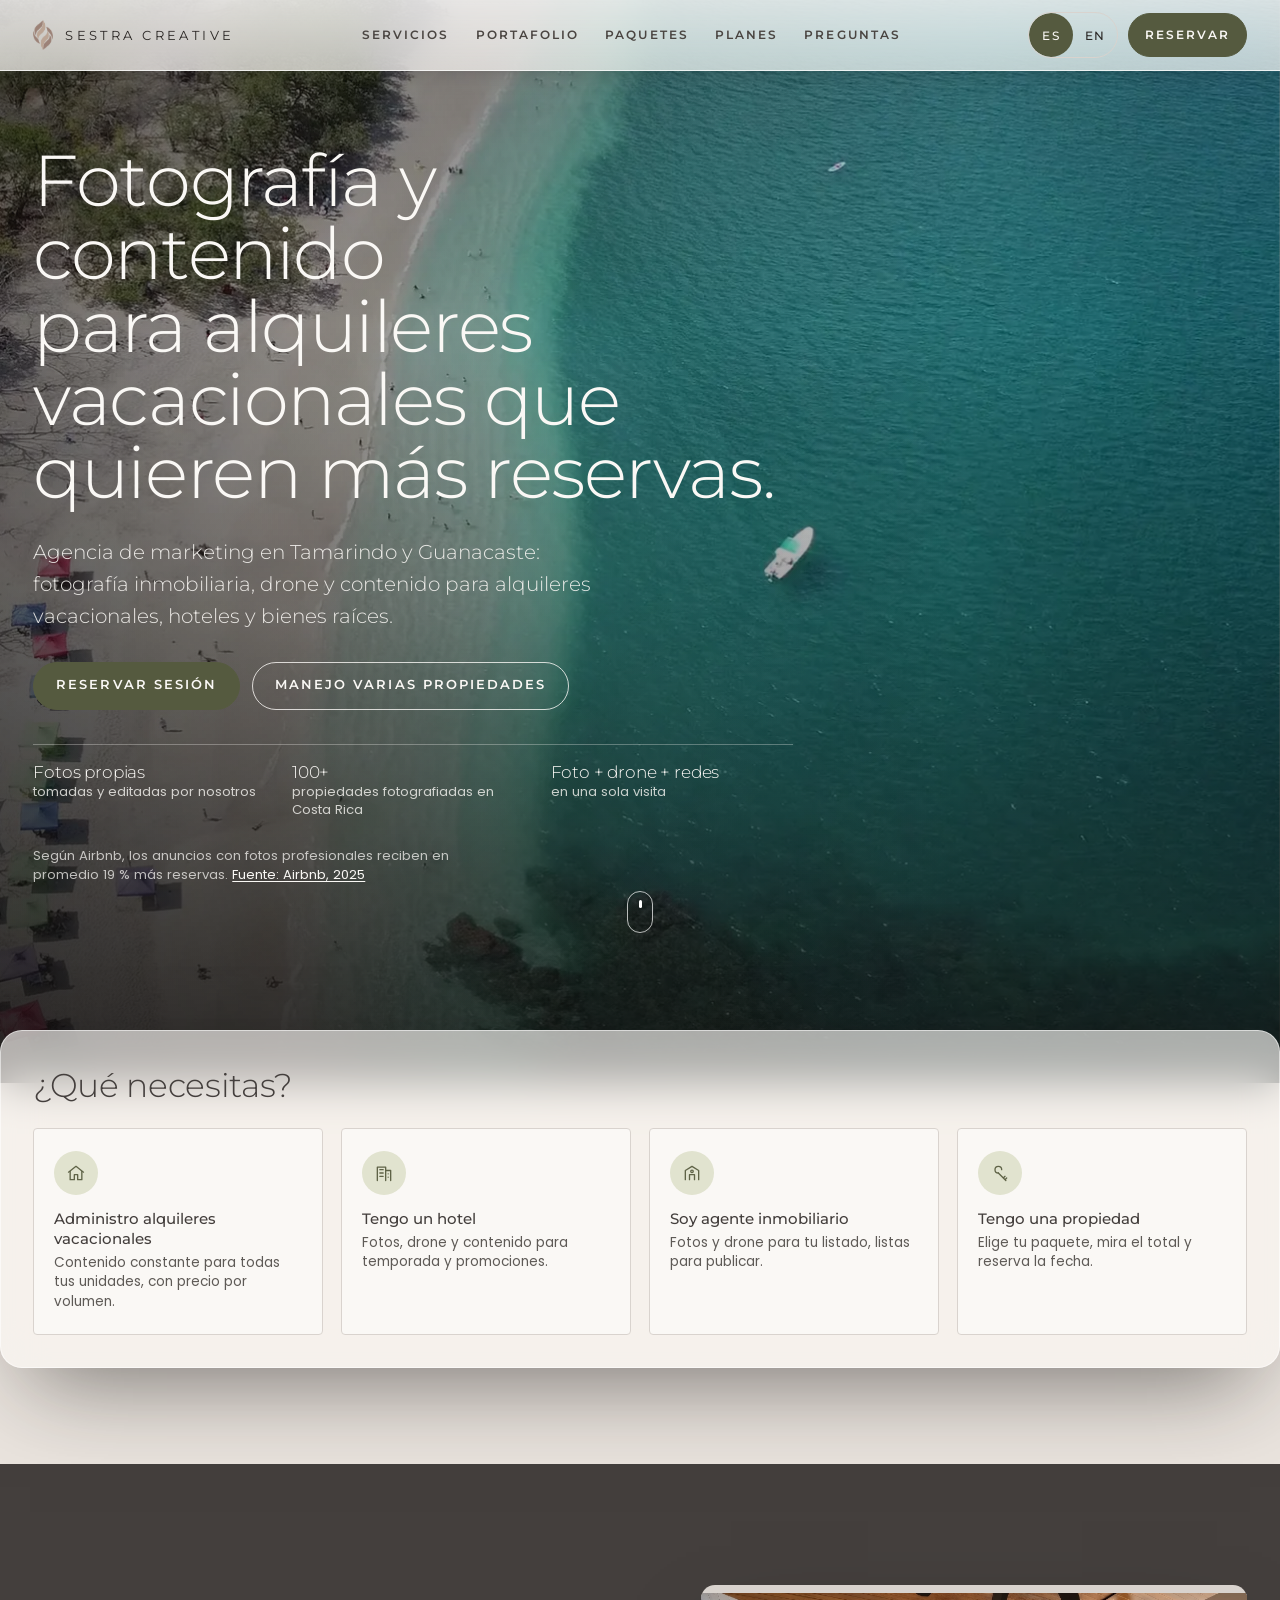
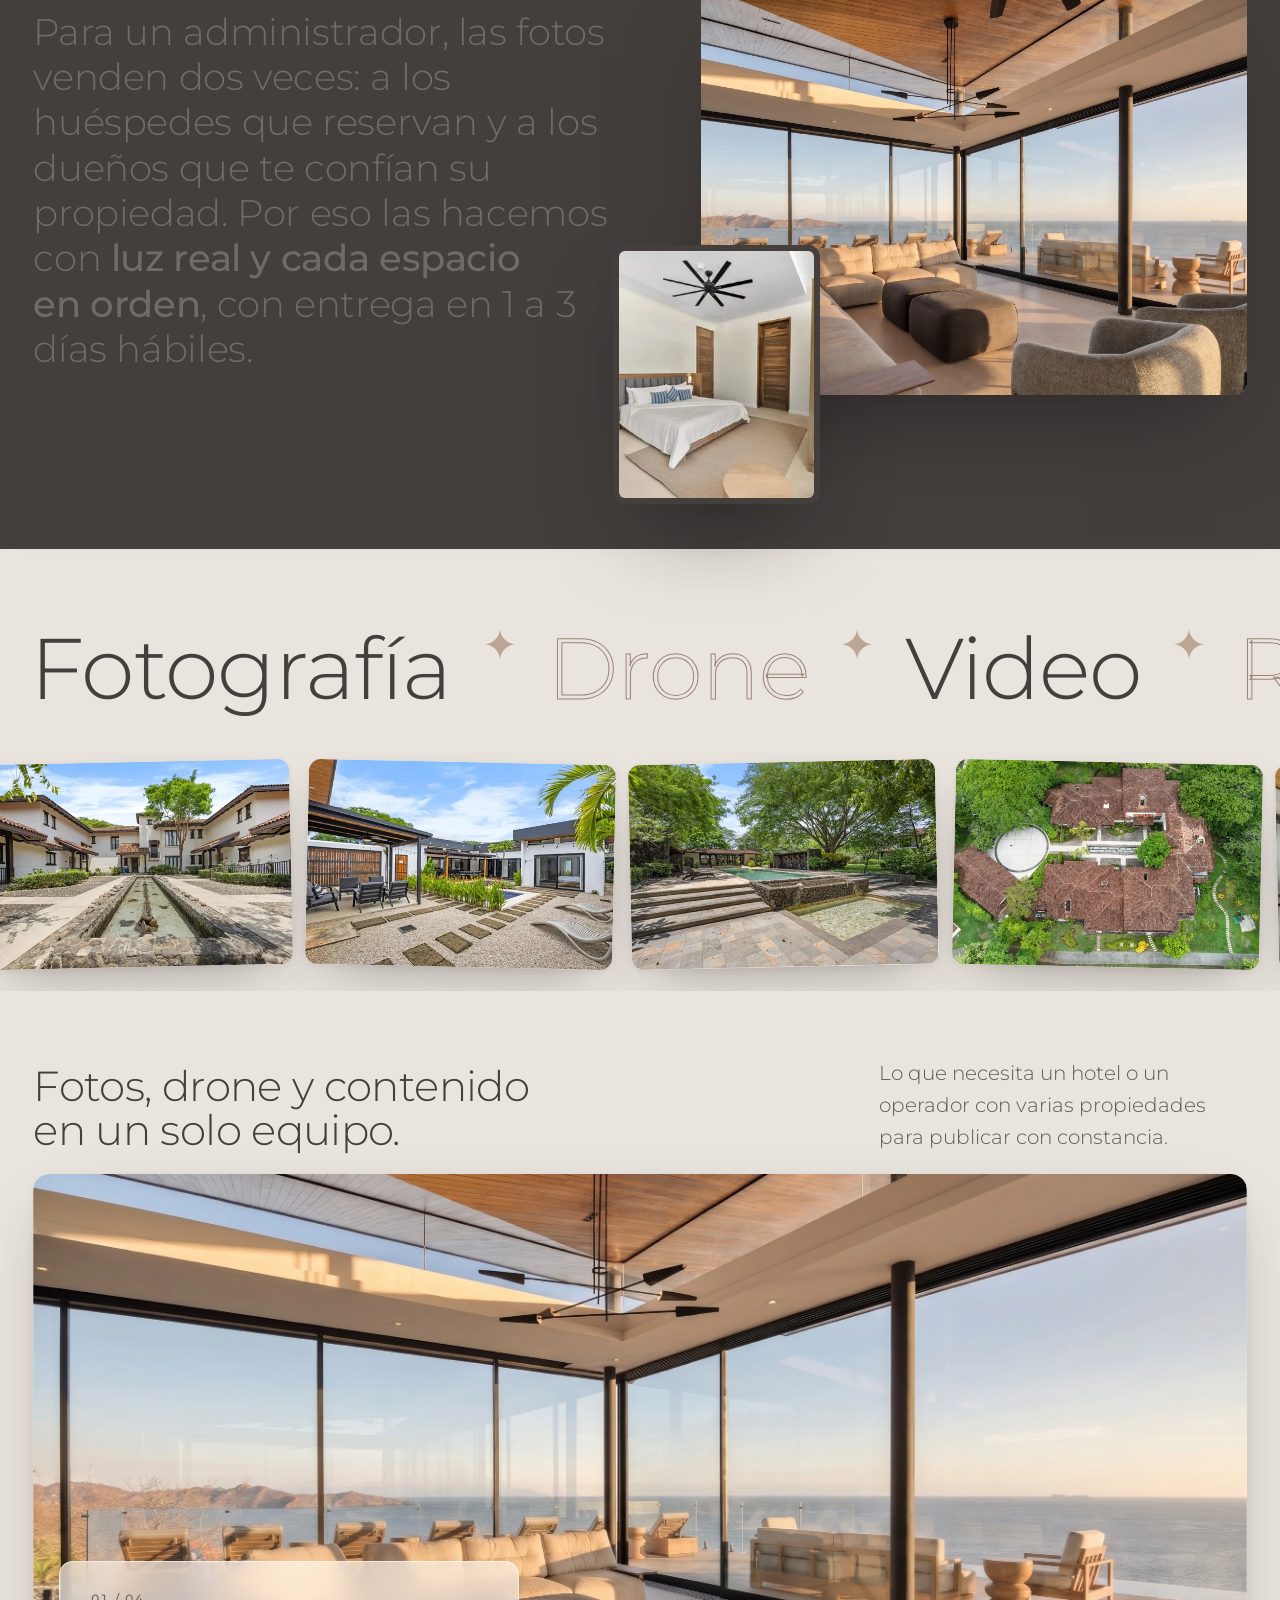
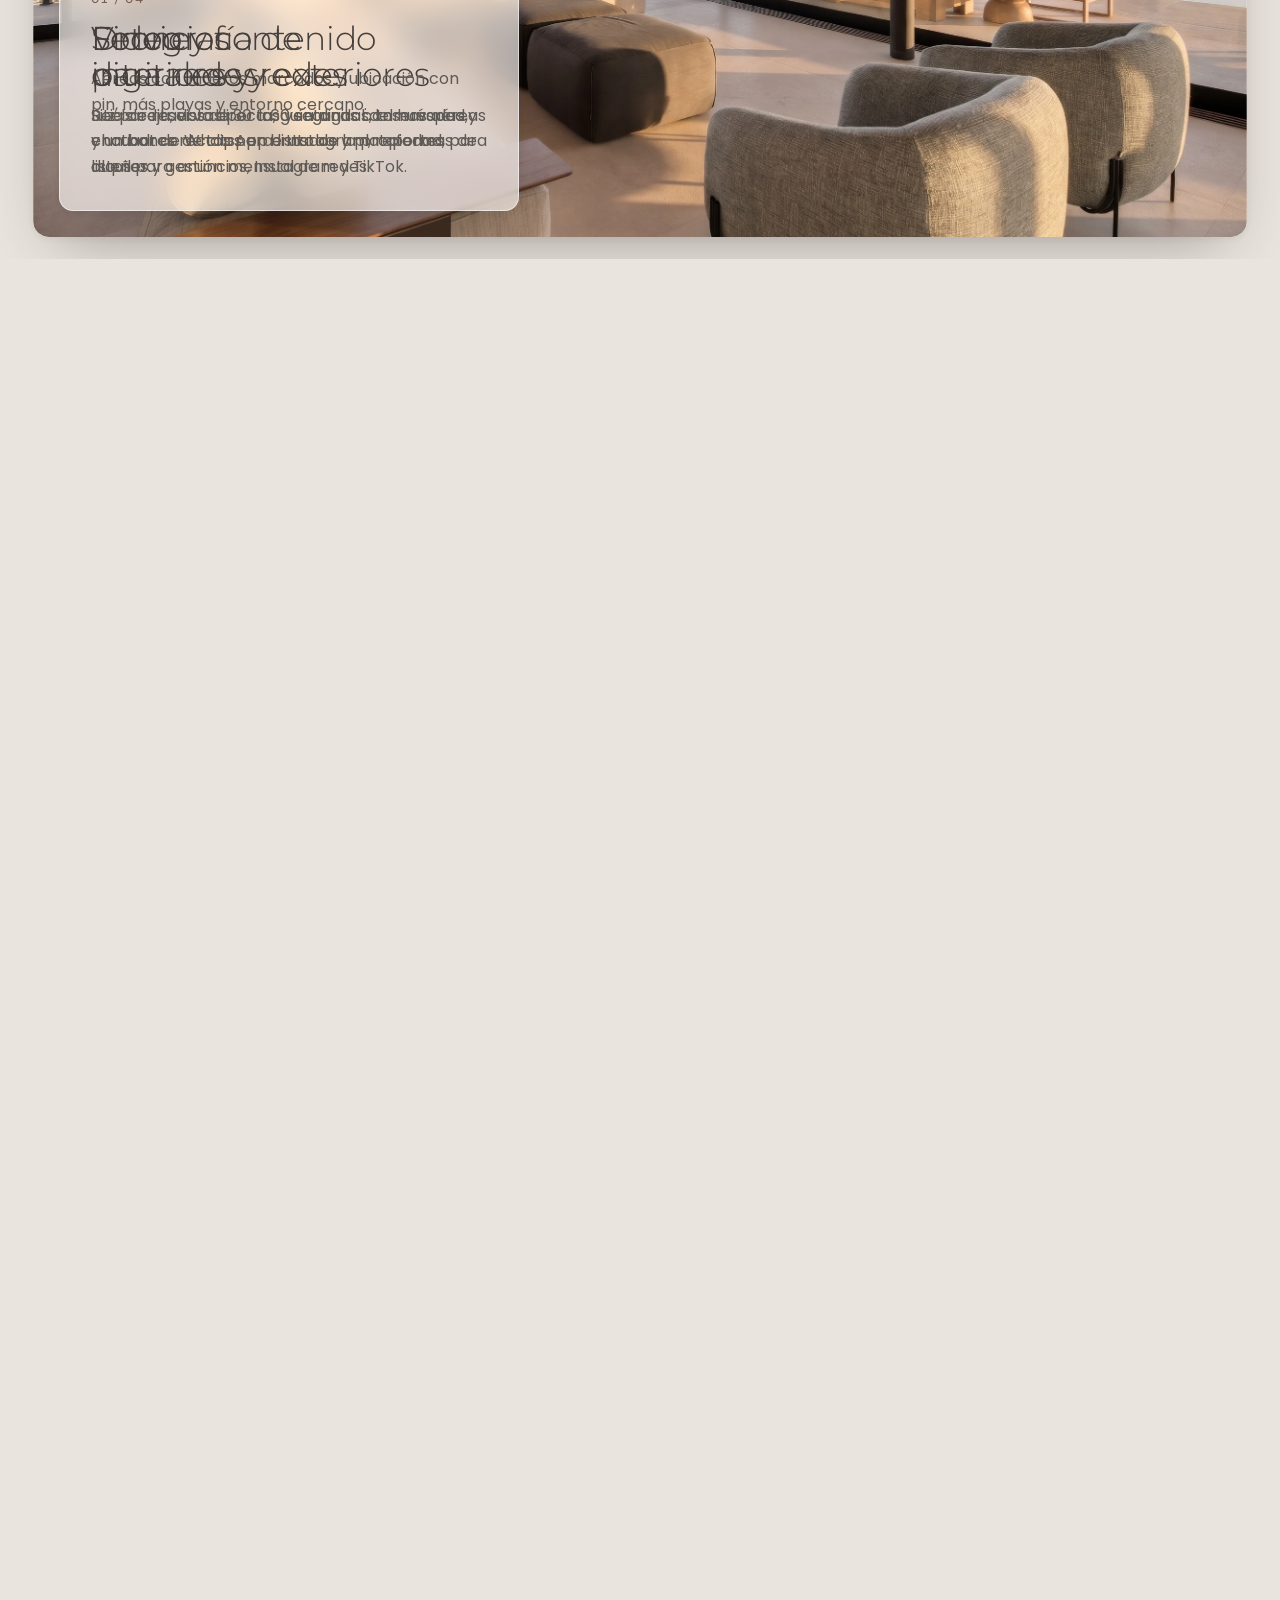
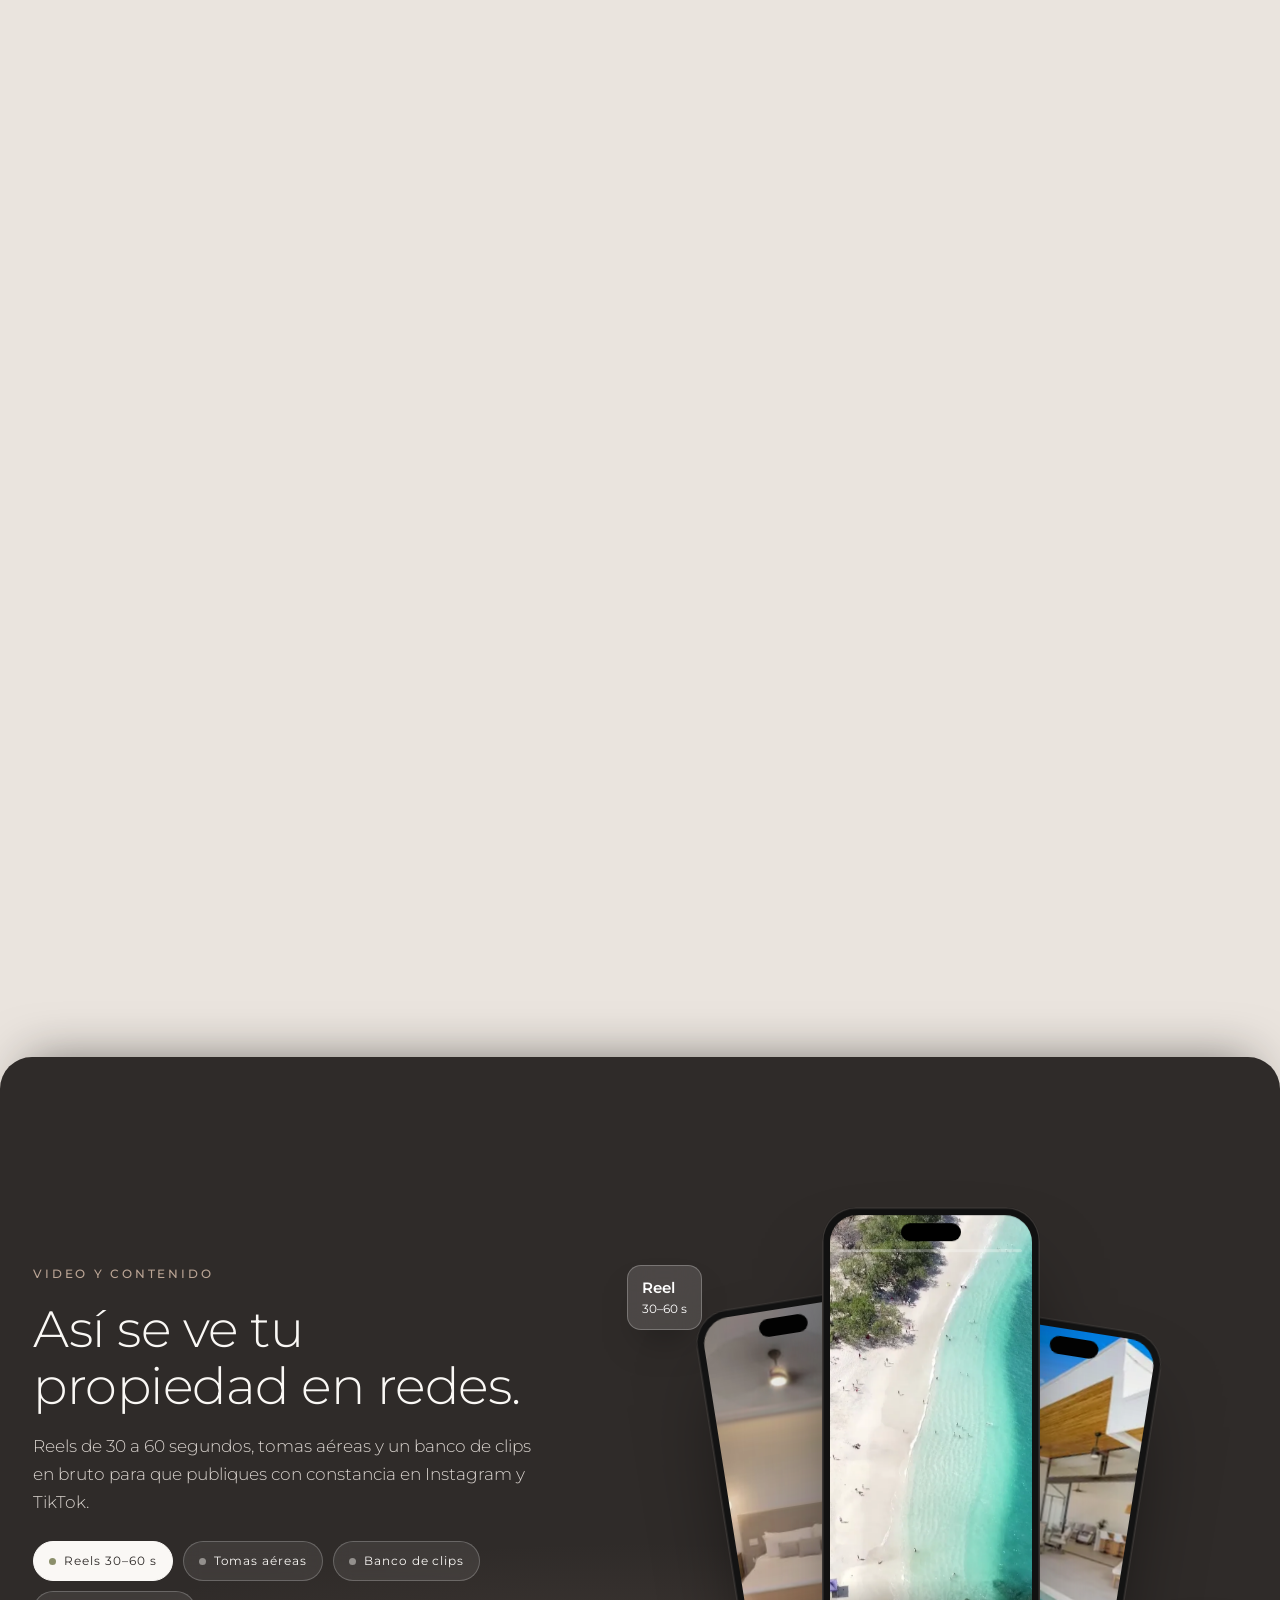
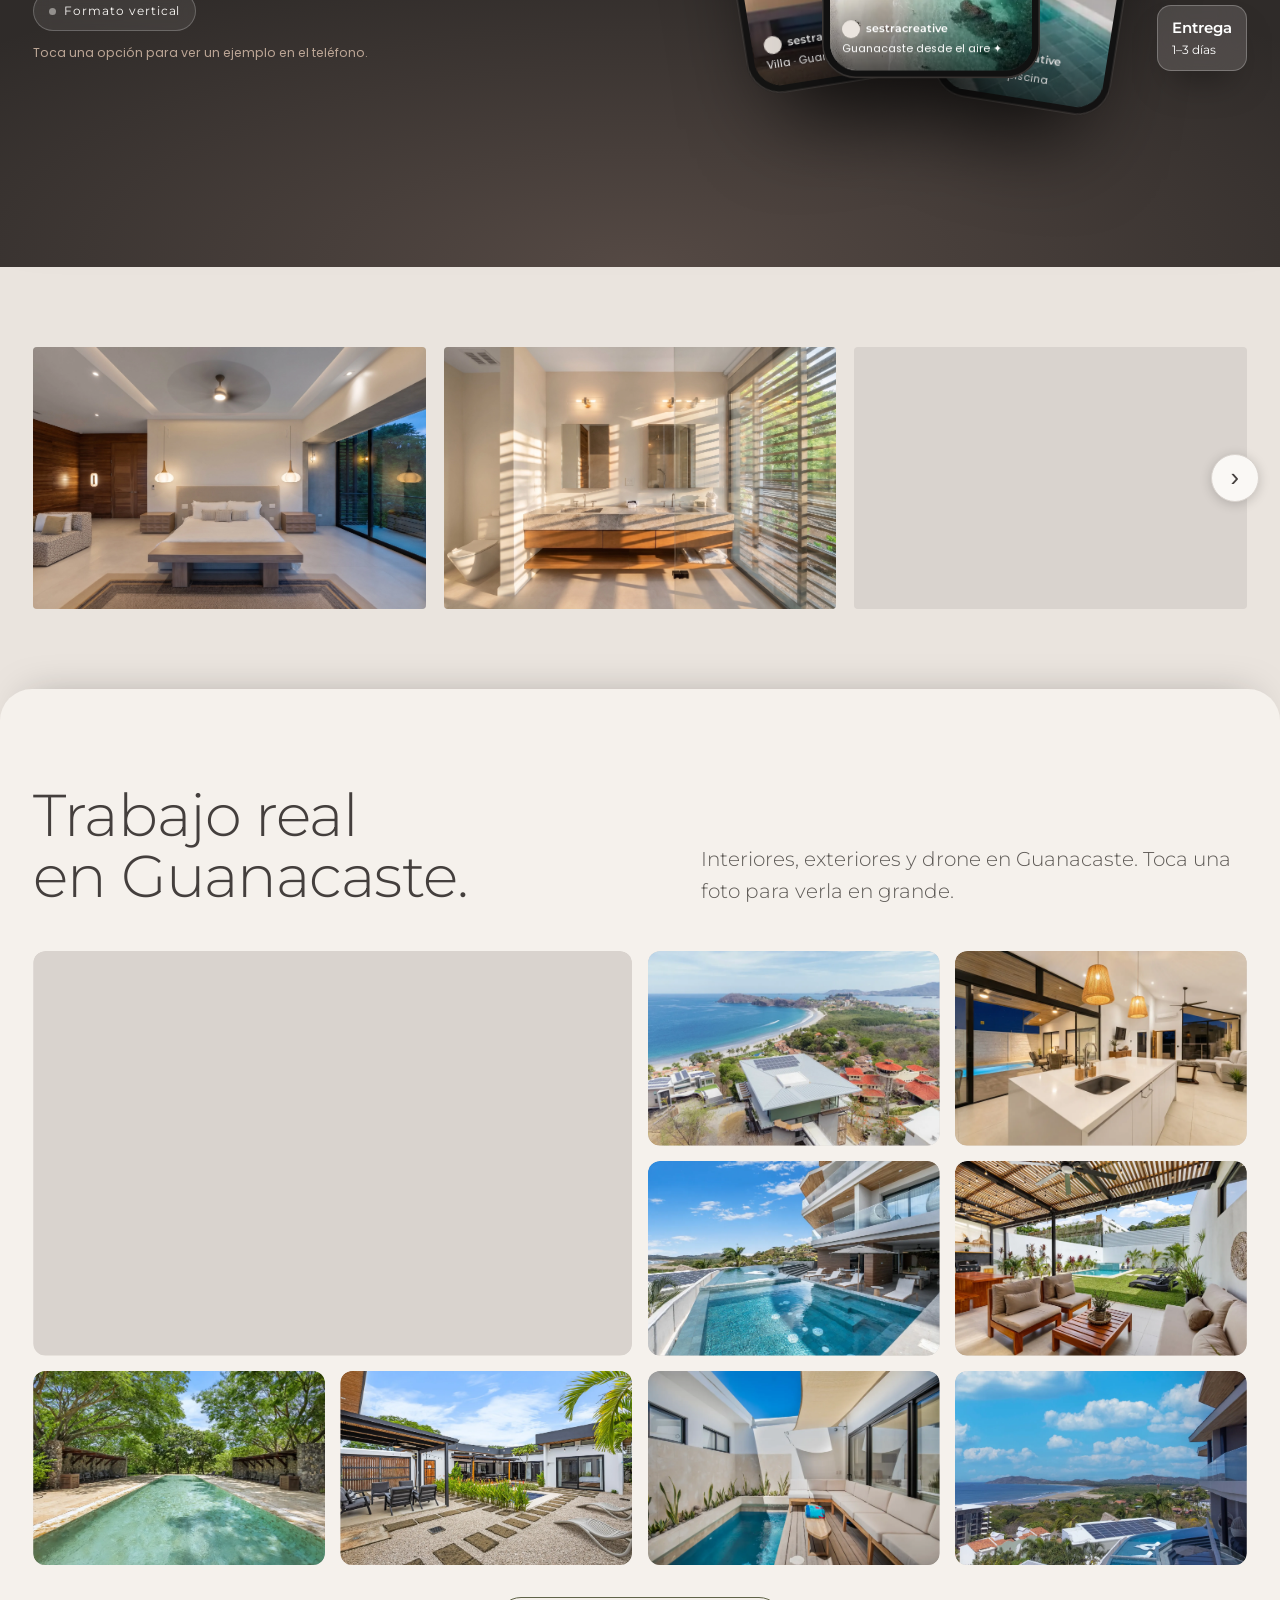
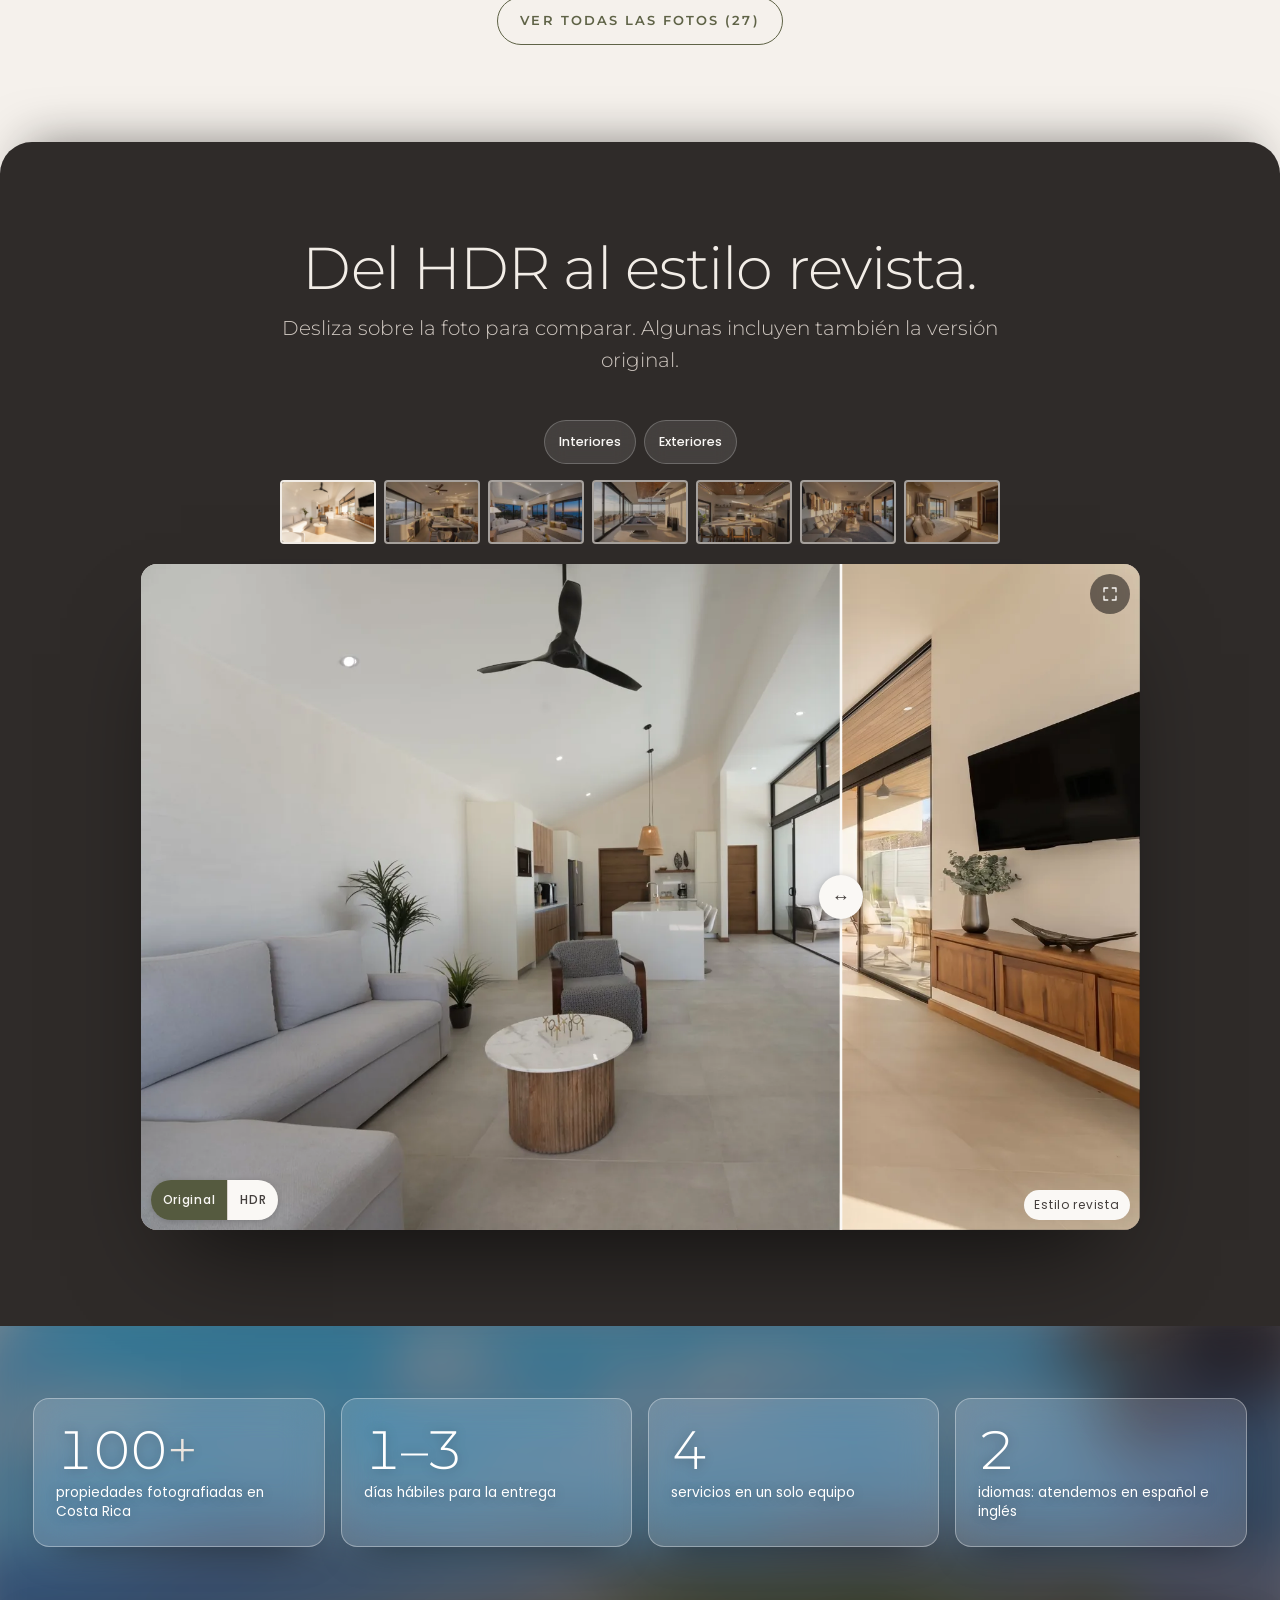
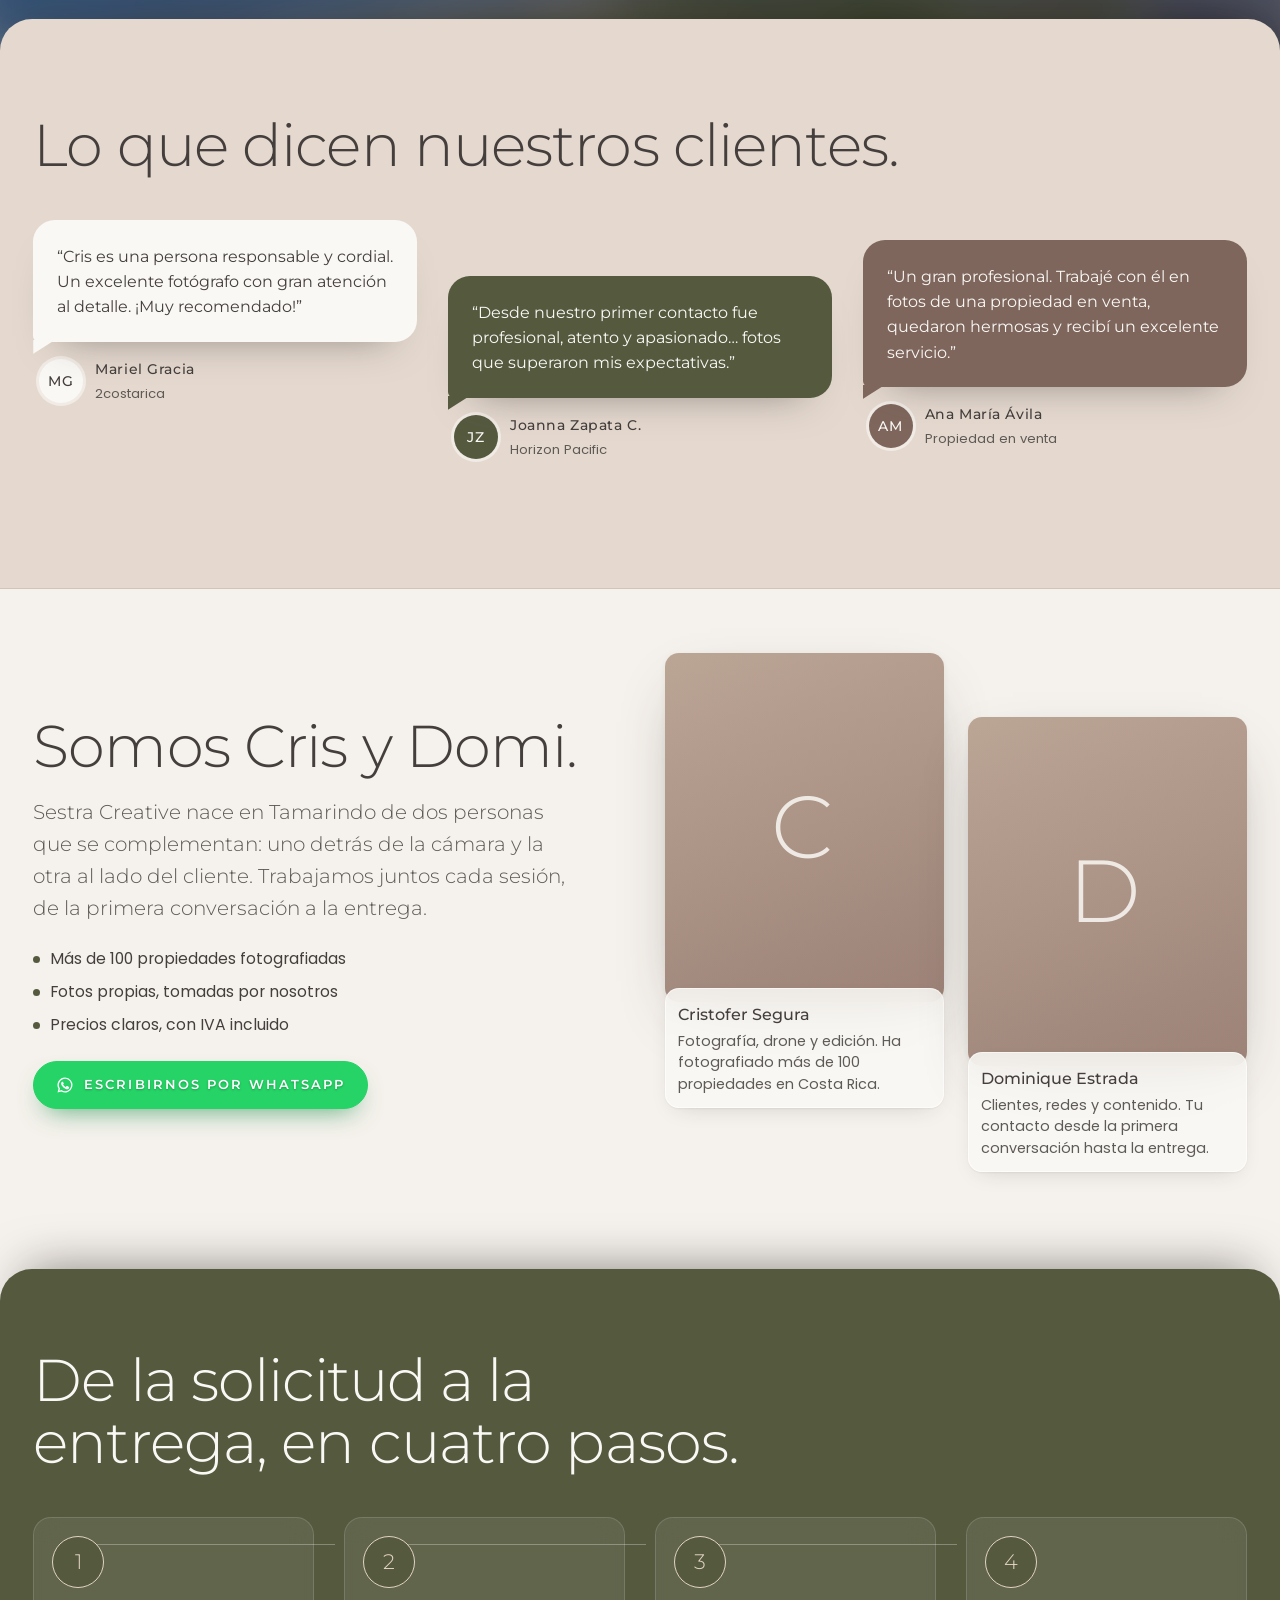
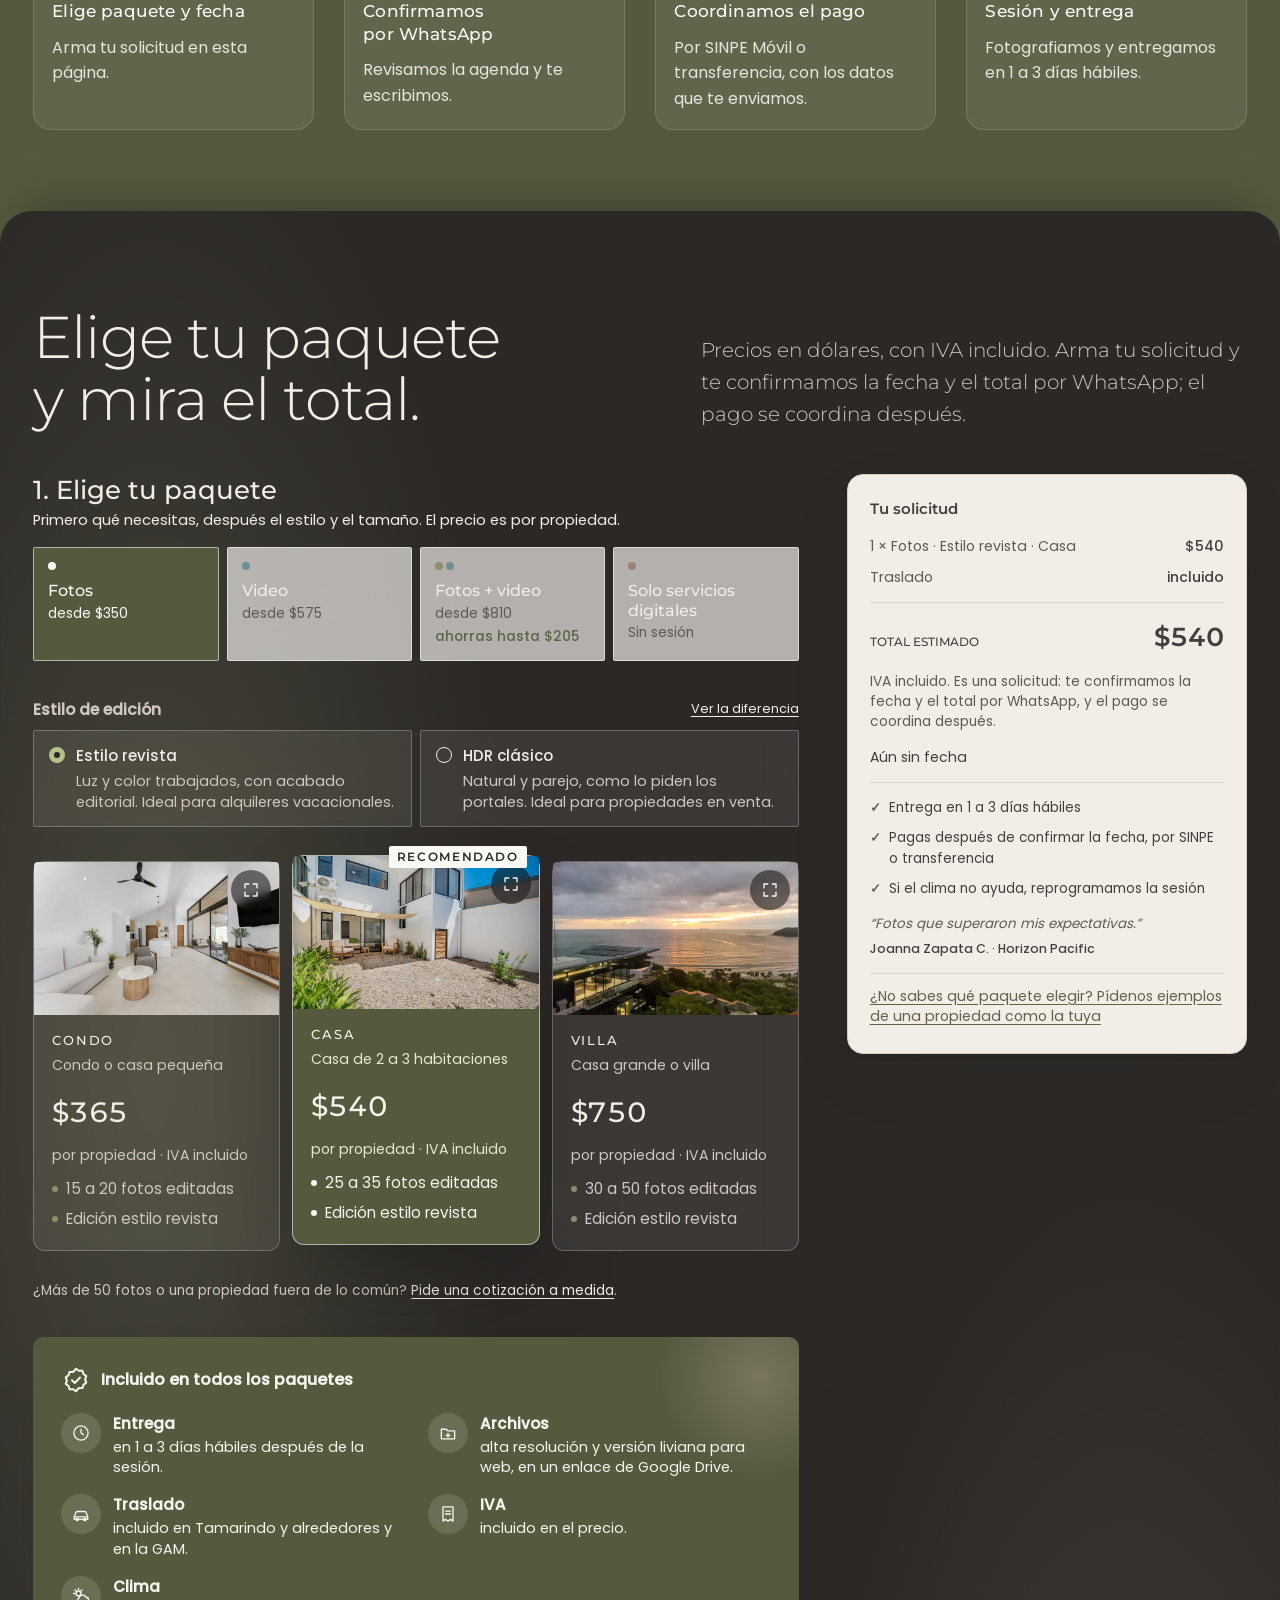
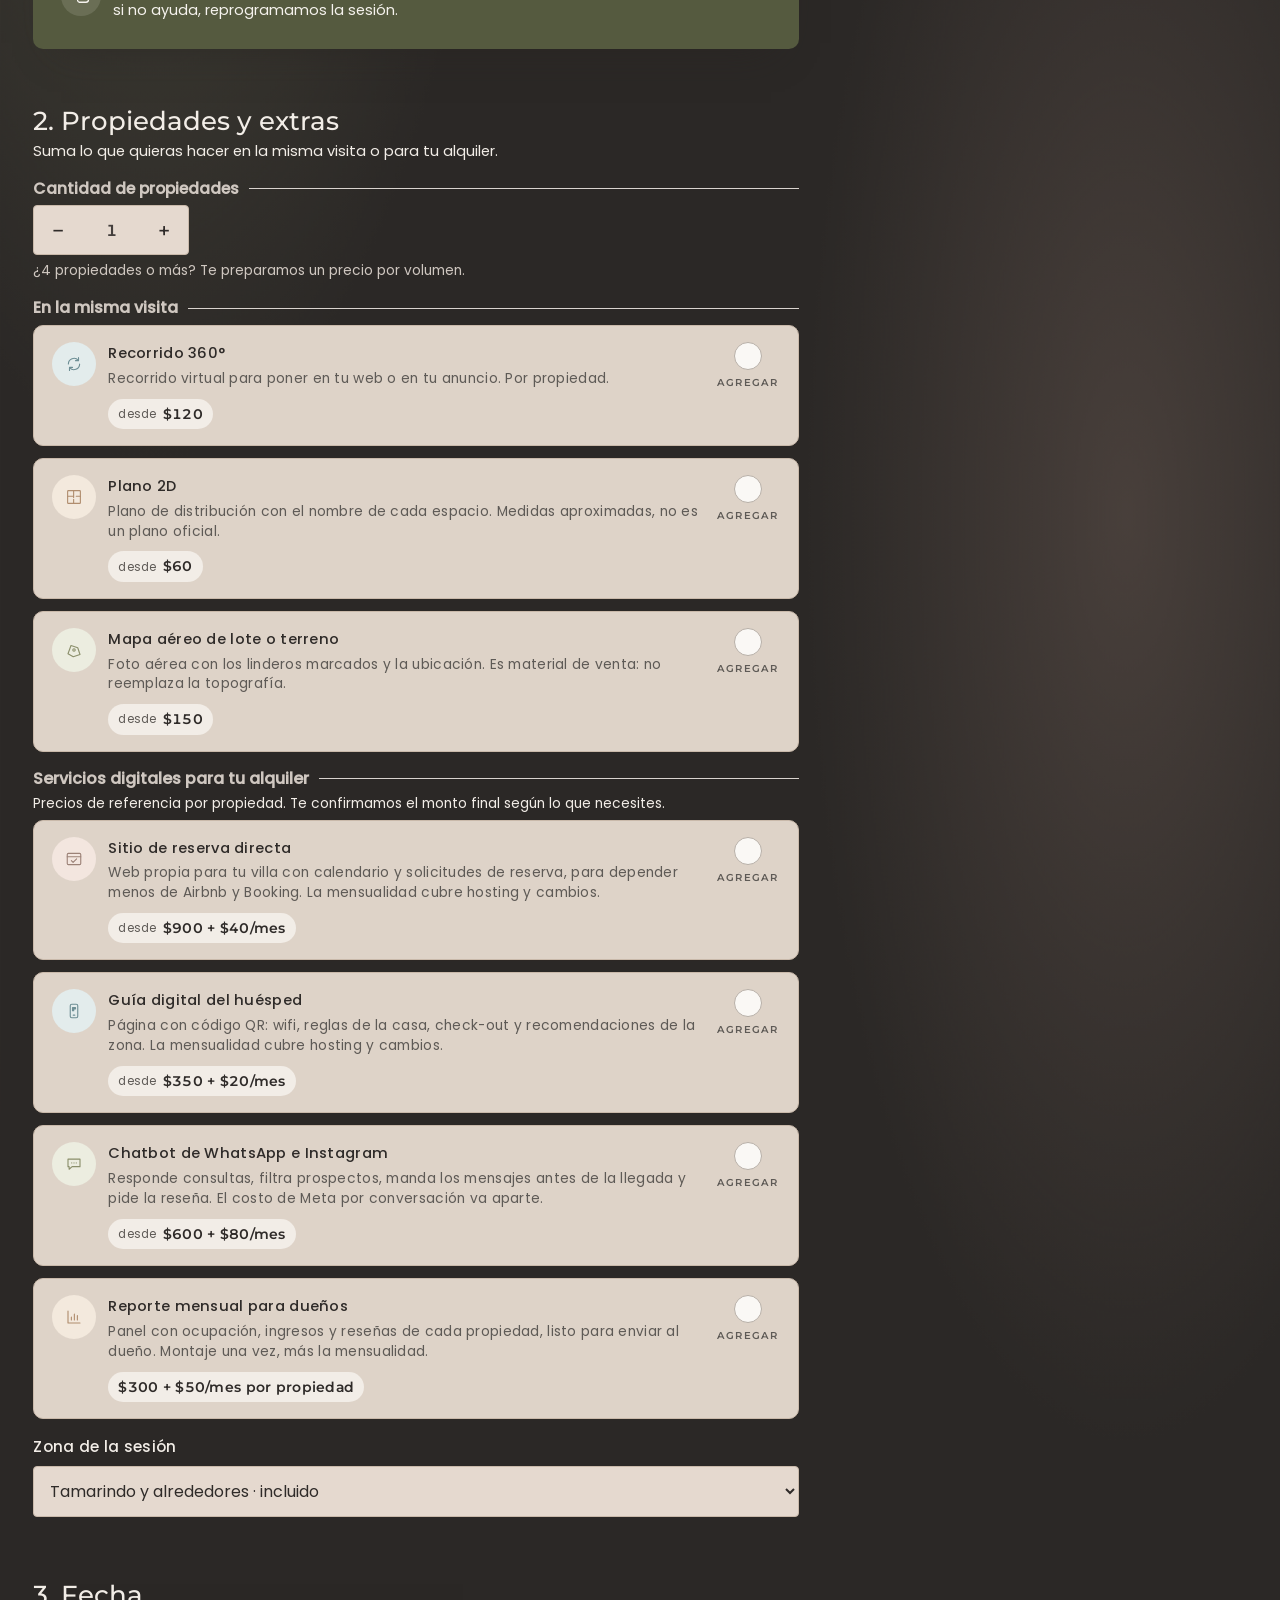
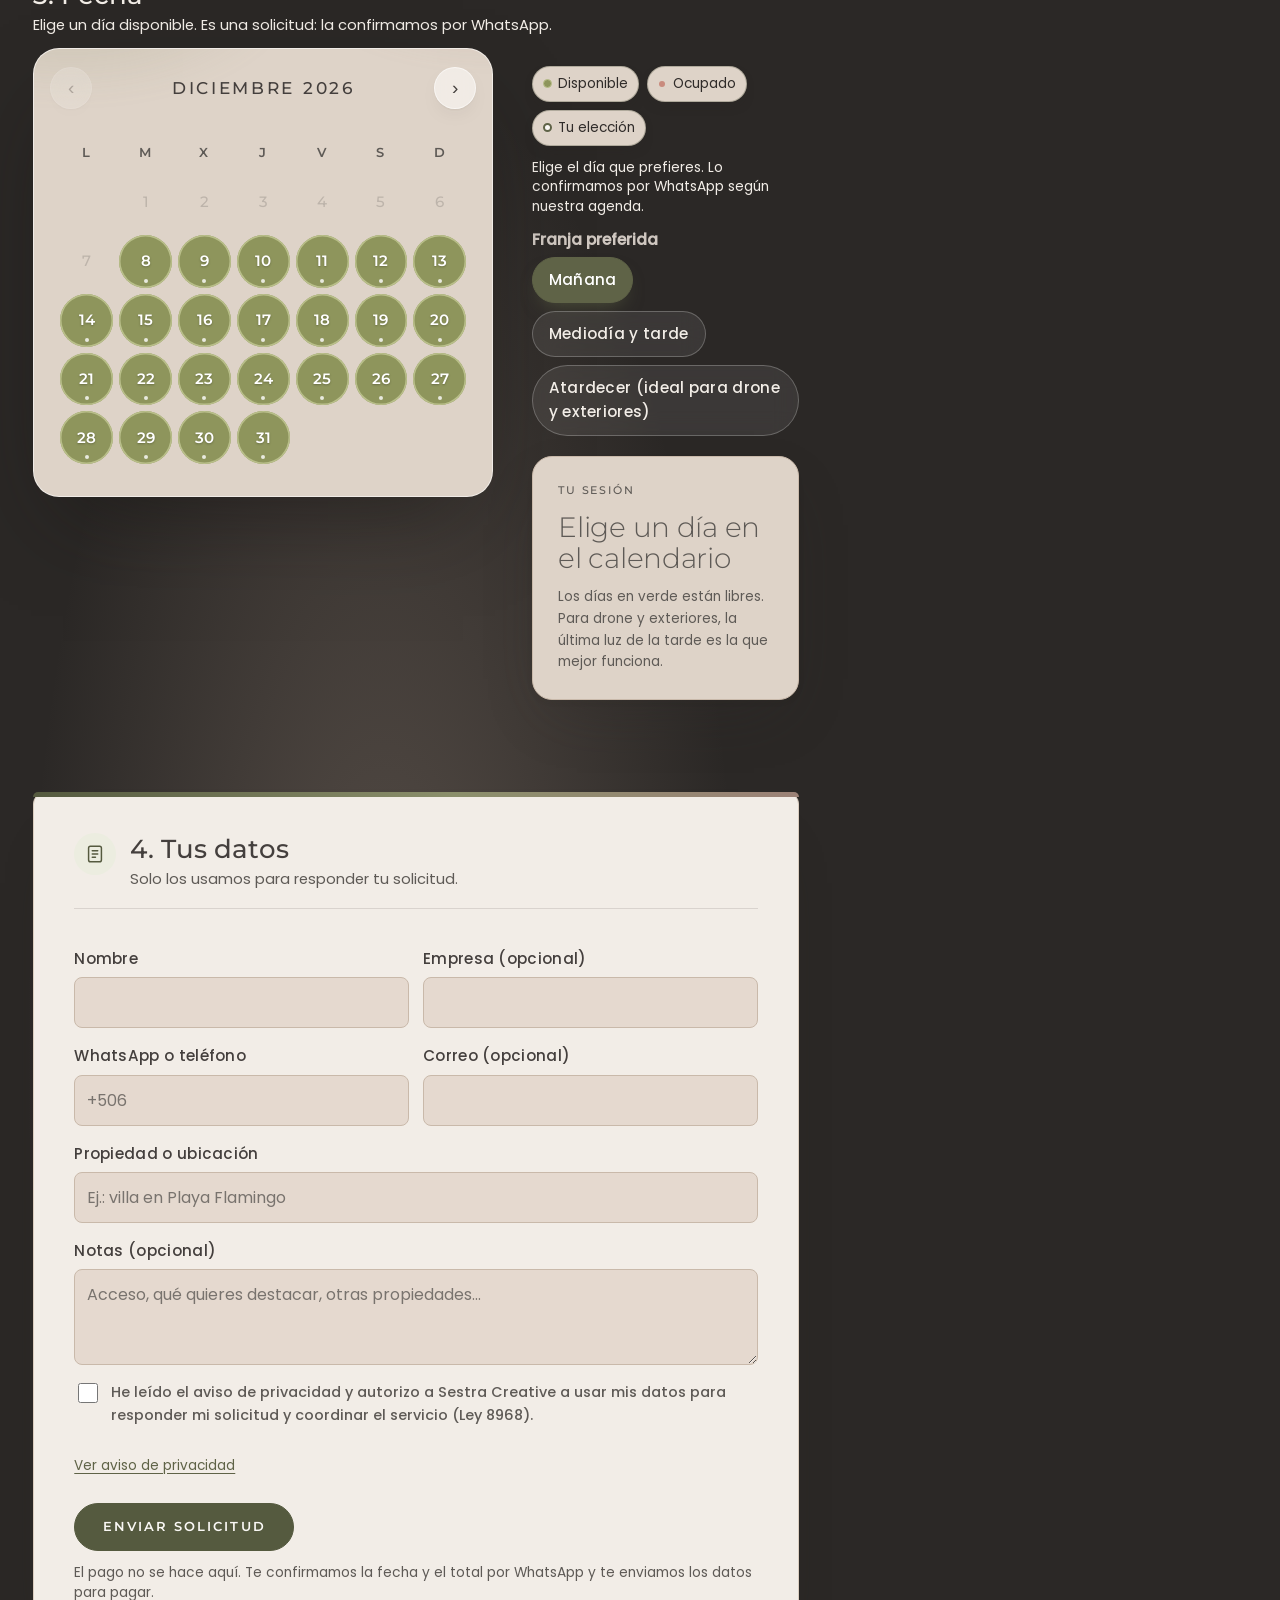
==== index.html @ f57e41d8 "Portada sin recorte ni zoom al entrar Co-Authored-By: Claude Opus 5.5 <noreply@anthropic.com> Claude" ====
<!doctype html>
<html lang="es" data-page-lang="es" class="dp dp-pill">
<head>
<meta charset="utf-8">
<style>:root{color-scheme:light;box-sizing:border-box;padding-top:env(safe-area-inset-top,0px);padding-bottom:env(safe-area-inset-bottom,0px)}html{scroll-padding-top:env(safe-area-inset-top,0px)}body{margin:0;padding:0;font:14px -apple-system,BlinkMacSystemFont,sans-serif;background:#fff;color:#000}img{max-width:100%}[hidden]:not([hidden=until-found i]){display:none!important}</style>
<meta name="viewport" content="width=device-width, initial-scale=1, viewport-fit=cover">
<title>Fotografía inmobiliaria y drone en Tamarindo | Sestra Creative</title>
<meta name="description" content="Fotos, video con drone y contenido para alquileres vacacionales, hoteles y bienes raíces en Tamarindo y Guanacaste, Costa Rica. Precios en línea, IVA incluido.">
<meta property="og:site_name" content="Sestra Creative">
<meta property="og:locale" content="es_CR">
<meta property="og:locale:alternate" content="en_US">
<meta property="og:type" content="website">
<meta property="og:title" content="Fotografía inmobiliaria y drone en Tamarindo | Sestra Creative">
<meta property="og:description" content="Fotos, video con drone y contenido para alquileres vacacionales, hoteles y bienes raíces en Tamarindo y Guanacaste, Costa Rica. Precios en línea, IVA incluido.">
<link rel="alternate" hreflang="es" href="https://sestracreative.com/">
<link rel="alternate" hreflang="en" href="https://sestracreative.com/en">
<link rel="alternate" hreflang="x-default" href="https://sestracreative.com/">
<link rel="canonical" href="https://sestracreative.com/">
<meta property="og:url" content="https://sestracreative.com/">
<link rel="icon" href="/favicon.ico" sizes="48x48">
<link rel="icon" type="image/png" sizes="96x96" href="img/favicon-96.png">
<link rel="icon" type="image/png" sizes="192x192" href="img/favicon-192.png">
<link rel="apple-touch-icon" href="img/apple-touch-icon.png">
<meta property="og:image" content="https://sestracreative.com/img/og.jpg">
<meta property="og:image:width" content="1200">
<meta property="og:image:height" content="630">
<meta property="og:image:alt" content="Logo de Sestra Creative">
<meta name="twitter:card" content="summary_large_image">
<link rel="preload" href="fonts/montserrat-var.woff2" as="font" type="font/woff2" crossorigin>
<link rel="preload" href="fonts/poppins-400.woff2" as="font" type="font/woff2" crossorigin>
<style>@font-face{font-family:"Montserrat";src:url(fonts/montserrat-var.woff2) format("woff2");font-weight:300 600;font-style:normal;font-display:swap}@font-face{font-family:"Poppins";src:url(fonts/poppins-400.woff2) format("woff2");font-weight:400;font-style:normal;font-display:swap}@font-face{font-family:"Poppins";src:url(fonts/poppins-500.woff2) format("woff2");font-weight:500;font-style:normal;font-display:swap}</style>
<script>/* Fotos en dos tamaños: el celular descarga la de 1200 px, la computadora la original. Calidad 100 en ambas. */window.SSET={"img/est-00.webp":2000,"img/est-01.webp":2528,"img/est-02.webp":2528,"img/est-03.webp":2000,"img/est-04.webp":2000,"img/est-05.webp":2000,"img/est-06.webp":2000,"img/est-07.webp":2528,"img/est-08.webp":2000,"img/est-09.webp":2000,"img/est-10.webp":2000,"img/est-11.webp":2000,"img/galB.webp":2400,"img/galJ.webp":2400};window.SSV=function(s){var w=window.SSET[s];return w?s.replace(/\.webp$/,"-1200.webp")+" 1200w, "+s+" "+w+"w":""};window.SS=function(s){var v=window.SSV(s);return v?' srcset="'+v+'" sizes="100vw"':""};</script>
<script type="application/ld+json">{"@context":"https://schema.org","@graph":[{"@type":"ProfessionalService","@id":"https://sestracreative.com/#negocio","name":"Sestra Creative","description":"Fotos, video con drone y contenido para alquileres vacacionales, hoteles y bienes raíces en Tamarindo y Guanacaste, Costa Rica. Precios en línea, IVA incluido.","url":"https://sestracreative.com/","telephone":"+50687100430","areaServed":[{"@type":"Place","name":"Tamarindo"},{"@type":"AdministrativeArea","name":"Guanacaste"},{"@type":"Place","name":"Gran Área Metropolitana, San José"},{"@type":"Country","name":"Costa Rica"}],"knowsLanguage":["es","en"],"knowsAbout":["Fotografía inmobiliaria","Fotografía para Airbnb y alquileres vacacionales","Video con drone","Recorridos virtuales 360","Contenido para redes sociales","Real estate photography","Vacation rental photography"],"logo":"https://sestracreative.com/img/favicon-512.png","image":"https://sestracreative.com/img/og.jpg","priceRange":"$$","address":{"@type":"PostalAddress","addressLocality":"Tamarindo","addressRegion":"Guanacaste","addressCountry":"CR"},"founder":[{"@type":"Person","name":"Cristofer Segura"},{"@type":"Person","name":"Dominique Estrada"}],"sameAs":["https://www.instagram.com/sestracreative","https://www.tiktok.com/@sestra_creative"],"hasOfferCatalog":{"@type":"OfferCatalog","name":"Servicios","itemListElement":[{"@type":"Offer","itemOffered":{"@type":"Service","name":"Fotografía inmobiliaria","description":"Fotos de interiores y exteriores, estilo revista o HDR clásico, para alquileres vacacionales y venta.","areaServed":"Guanacaste, Costa Rica"},"priceSpecification":{"@type":"PriceSpecification","minPrice":350,"priceCurrency":"USD","valueAddedTaxIncluded":true}},{"@type":"Offer","itemOffered":{"@type":"Service","name":"Video con drone","description":"Video y tomas aéreas con drone de propiedades y alrededores.","areaServed":"Guanacaste, Costa Rica"},"priceSpecification":{"@type":"PriceSpecification","minPrice":575,"priceCurrency":"USD","valueAddedTaxIncluded":true}},{"@type":"Offer","itemOffered":{"@type":"Service","name":"Fotos y video con drone","description":"Paquete de fotografía y video con drone para una propiedad.","areaServed":"Guanacaste, Costa Rica"},"priceSpecification":{"@type":"PriceSpecification","minPrice":810,"priceCurrency":"USD","valueAddedTaxIncluded":true}}]}},{"@type":"WebSite","@id":"https://sestracreative.com/#web","url":"https://sestracreative.com/","name":"Sestra Creative","inLanguage":["es","en"],"publisher":{"@id":"https://sestracreative.com/#negocio"}},{"@type":"FAQPage","@id":"https://sestracreative.com/#preguntas","inLanguage":"es","mainEntity":[{"@type":"Question","name":"¿Cuánto tarda la entrega?","acceptedAnswer":{"@type":"Answer","text":"Entre 1 y 3 días hábiles después de la sesión (lunes a viernes)."}},{"@type":"Question","name":"¿Cuánto cuesta una sesión de fotos para Airbnb o para vender una propiedad?","acceptedAnswer":{"@type":"Answer","text":"Los paquetes de fotos empiezan en $350 por propiedad y el video con drone en $575, con IVA incluido. El total exacto lo ves al elegir tu paquete en esta página."}},{"@type":"Question","name":"¿Cómo recibo las fotos?","acceptedAnswer":{"@type":"Answer","text":"Por un enlace de Google Drive, en alta resolución y en versión liviana para Airbnb, Booking y redes."}},{"@type":"Question","name":"¿Cuánto dura una sesión?","acceptedAnswer":{"@type":"Answer","text":"Normalmente entre 1 y 3 horas, según el tamaño y la complejidad de la propiedad."}},{"@type":"Question","name":"¿Cómo preparo la propiedad?","acceptedAnswer":{"@type":"Answer","text":"Limpia y despeja las superficies, deja la propiedad bien iluminada y destaca lo que la hace única."}},{"@type":"Question","name":"¿Tengo que estar presente?","acceptedAnswer":{"@type":"Answer","text":"No es obligatorio, pero ayuda."}},{"@type":"Question","name":"¿Y si hace mal tiempo?","acceptedAnswer":{"@type":"Answer","text":"Trabajamos con las condiciones o reprogramamos la sesión."}},{"@type":"Question","name":"¿Cómo se paga?","acceptedAnswer":{"@type":"Answer","text":"El pago no se hace en esta página. Cuando confirmamos tu fecha por WhatsApp te enviamos los datos para pagar por SINPE Móvil o transferencia."}},{"@type":"Question","name":"¿Trabajan fuera de Tamarindo?","acceptedAnswer":{"@type":"Answer","text":"Sí, vamos a cualquier zona del país. En Tamarindo y alrededores y en la GAM no cobramos traslado; en otras zonas se cotiza según la distancia."}},{"@type":"Question","name":"¿Qué propiedades fotografían?","acceptedAnswer":{"@type":"Answer","text":"Casas, apartamentos y condos, hoteles, espacios comerciales y arquitectura."}},{"@type":"Question","name":"¿Los precios incluyen IVA?","acceptedAnswer":{"@type":"Answer","text":"Sí. Los paquetes están en dólares e incluyen el IVA (13 %). El traslado está incluido en Tamarindo y alrededores y en la GAM; en otras zonas se cotiza aparte."}},{"@type":"Question","name":"¿Qué es el banco de clips?","acceptedAnswer":{"@type":"Answer","text":"Clips cortos de la propiedad, sin editar, para que tu equipo los use en anuncios y redes cuando quiera."}},{"@type":"Question","name":"¿Puedo pedir solo servicios digitales?","acceptedAnswer":{"@type":"Answer","text":"Sí. En el paso 1 elige \"Solo servicios digitales\" y marca en el paso 2 lo que te interesa: sitio de reserva directa, guía del huésped, chatbot o reportes para dueños."}}]}]}</script>
<style>
/* Layout: editorial one-column rhythm with a two-column hero and a two-column configurator (steps left, live summary right). Quiet palette, mauve and sand only as accents, olive marks availability and selection. */
:root{
  --bg:#EAE4DE; --surface:#FAF8F5; --surface2:#F2EDE7; --line:#D9D3CE;
  --fg:#443F3D; --muted:#5E5A56; --ink:#53504C; --ink-on:#FAF8F5;
  --mauve:#9C8277; --sand:#BBA595; --olive:#8B8F6B; --olive-ink:#5F6347; --bad:#A5473A;
  --leaf-a:#9C8277; --leaf-b:#BBA595; --ph1:#D9D3CE; --ph2:#BBA595;
  --display:"Montserrat","Helvetica Neue",Arial,sans-serif;
  --body:"Poppins","Helvetica Neue",Arial,sans-serif;
  --r:4px;
}
@media (prefers-color-scheme: dark){
  :root:not([data-theme="light"]){
    --bg:#443F3D; --surface:#53504C; --surface2:#4D4947; --line:#706E6A;
    --fg:#FAF8F5; --muted:#D9D3CE; --ink:#EAE4DE; --ink-on:#443F3D;
    --mauve:#BBA595; --sand:#B5A89D; --olive:#A3A77F; --olive-ink:#C3C79E; --bad:#F6BDB1;
    --leaf-a:#BBA595; --leaf-b:#EAE4DE; --ph1:#53504C; --ph2:#706E6A; color-scheme:dark;
  }
}
:root[data-theme="dark"]{
  --bg:#443F3D; --surface:#53504C; --surface2:#4D4947; --line:#706E6A;
  --fg:#FAF8F5; --muted:#D9D3CE; --ink:#EAE4DE; --ink-on:#443F3D;
  --mauve:#BBA595; --sand:#B5A89D; --olive:#A3A77F; --olive-ink:#C3C79E; --bad:#F6BDB1;
  --leaf-a:#BBA595; --leaf-b:#EAE4DE; --ph1:#53504C; --ph2:#706E6A; color-scheme:dark;
}
*{box-sizing:border-box}
html{scroll-behavior:smooth;scroll-padding-top:120px}
body{background:var(--bg);color:var(--fg);font-family:var(--body);font-size:16px;line-height:1.6;margin:0;-webkit-text-size-adjust:100%}
body::before{content:"";position:fixed;inset:0 0 auto;height:env(safe-area-inset-top,0px);background:var(--bg);z-index:30}
@media (prefers-reduced-motion:reduce){html{scroll-behavior:auto}*{transition:none!important;animation:none!important}}
a{color:inherit}
:focus-visible{outline:2px solid var(--fg);outline-offset:3px}
.wrap{max-width:1120px;margin:0 auto;padding-left:max(16px,env(safe-area-inset-left,0px));padding-right:max(16px,env(safe-area-inset-right,0px))}
h1,h2,h3{font-family:var(--display);margin:0;text-wrap:balance;color:var(--fg)}
h1{font-weight:300;font-size:clamp(2rem,5.4vw,3.6rem);line-height:1.12;letter-spacing:-.01em}
h2{font-weight:400;font-size:clamp(1.05rem,2.2vw,1.3rem);letter-spacing:.22em;text-transform:uppercase}
h3{font-weight:500;font-size:1.05rem;letter-spacing:.01em}
p{margin:0}
.lead{font-weight:300;font-family:var(--display);font-size:clamp(1.05rem,2vw,1.25rem);line-height:1.6;color:var(--muted);max-width:60ch}
.eyebrow{font-family:var(--display);font-size:.72rem;letter-spacing:.24em;text-transform:uppercase;color:var(--muted);font-weight:500}
.small{font-size:.85rem;color:var(--muted)}
section{padding-block:clamp(48px,8vw,96px)}
.sec-head{display:flex;flex-direction:column;gap:14px;margin-bottom:clamp(24px,4vw,44px)}
.sec-head h2::after{content:"";display:block;width:44px;height:1px;background:var(--mauve);margin-top:16px}

/* brand mark: two alpha layers tinted by tokens */
.mark{position:relative;display:inline-block;width:var(--w,24px);aspect-ratio:426/640;flex:none}
.mark i{position:absolute;inset:0;-webkit-mask-size:contain;mask-size:contain;-webkit-mask-repeat:no-repeat;mask-repeat:no-repeat;-webkit-mask-position:center;mask-position:center}
.mark .a{background:var(--leaf-a);-webkit-mask-image:url("assets/75c67ce10b.png");mask-image:url("assets/75c67ce10b.png")}
.mark .b{background:var(--leaf-b);-webkit-mask-image:url("assets/de8783525f.png");mask-image:url("assets/de8783525f.png")}

/* ribbon */
.ribbon{background:var(--ink);color:var(--ink-on);font-size:.78rem;line-height:1.4;padding-block:8px;text-align:left}
.ribbon .wrap{display:flex;gap:10px;align-items:baseline;flex-wrap:wrap}
.ribbon b{font-family:var(--display);letter-spacing:.16em;font-size:.7rem;font-weight:600}

/* header */
.top{position:sticky;top:env(safe-area-inset-top,0px);z-index:20;background:var(--bg);border-bottom:1px solid var(--line)}
.top .bar{display:flex;align-items:center;justify-content:space-between;gap:12px;padding-block:12px}
.brand{display:flex;align-items:center;gap:12px;text-decoration:none;min-width:0}
.brand span.w{font-family:var(--display);font-weight:400;letter-spacing:.26em;font-size:.82rem;text-transform:uppercase;white-space:nowrap}
.nav{display:flex;gap:26px;font-family:var(--display);font-size:.72rem;letter-spacing:.18em;text-transform:uppercase;font-weight:500}
.nav a{text-decoration:none;color:var(--muted);padding-block:6px}
.nav a:hover{color:var(--fg)}
.tools{display:flex;align-items:center;gap:10px}
.lang{display:flex;border:1px solid var(--line);border-radius:var(--r);overflow:hidden}
.lang button{font:500 .72rem var(--display);letter-spacing:.12em;border:0;background:transparent;color:var(--muted);padding:8px 10px;cursor:pointer;min-height:36px}
.lang button[aria-pressed="true"]{background:var(--ink);color:var(--ink-on)}
.navstrip{display:none}
@media (max-width:860px){
  .nav{display:none}
  .navstrip{display:block;border-top:1px solid var(--line);overflow-x:auto}
  .navstrip div{display:flex;gap:22px;padding-block:10px;font-family:var(--display);font-size:.7rem;letter-spacing:.16em;text-transform:uppercase;font-weight:500;white-space:nowrap}
  .navstrip a{text-decoration:none;color:var(--muted)}
  .brand span.w{letter-spacing:.2em;font-size:.74rem}
  .top .cta-top{display:none}
}

/* buttons */
.btn{display:inline-flex;align-items:center;justify-content:center;gap:10px;font-family:var(--display);font-weight:600;font-size:.74rem;letter-spacing:.16em;text-transform:uppercase;text-decoration:none;border:1px solid var(--ink);background:var(--ink);color:var(--ink-on);padding:14px 22px;border-radius:var(--r);cursor:pointer;min-height:48px;text-align:center;line-height:1.3}
.btn:hover{filter:brightness(1.08)}
.btn.ghost{background:transparent;color:var(--fg);border-color:var(--fg)}
.btn.small{min-height:40px;padding:10px 16px;font-size:.68rem;color:var(--ink-on)}
.btn.ghost.small{color:var(--fg)}
.btn[disabled],.btn[aria-disabled="true"]{opacity:.55;cursor:not-allowed}

/* hero */
.hero{padding-block:clamp(32px,6vw,72px) clamp(40px,6vw,80px)}
.hero .grid{display:grid;grid-template-columns:1.05fr .95fr;gap:clamp(24px,5vw,64px);align-items:center}
.hero .copy{display:flex;flex-direction:column;gap:22px;min-width:0}
.hero .acts{display:flex;gap:12px;flex-wrap:wrap;margin-top:4px}
.facts{display:grid;grid-template-columns:repeat(3,1fr);gap:16px;border-top:1px solid var(--line);padding-top:20px;margin-top:8px}
.facts div{display:flex;flex-direction:column;gap:2px;min-width:0}
.facts b{font-family:var(--display);font-weight:600;font-size:.95rem;letter-spacing:.02em}
.facts span{font-size:.82rem;color:var(--muted);line-height:1.4}
@media (max-width:860px){.hero .grid{grid-template-columns:1fr}.facts{grid-template-columns:1fr 1fr 1fr}}
@media (max-width:520px){.facts{grid-template-columns:1fr}}

/* photo slots */
.ph{position:relative;width:100%;max-width:100%;background:linear-gradient(135deg,var(--ph1),var(--ph2));border-radius:var(--r);overflow:hidden;display:flex;align-items:flex-end}
.ph img{position:absolute;inset:0;width:100%;height:100%;object-fit:cover}
.ph .mark{position:absolute;left:50%;top:44%;transform:translate(-50%,-50%);--w:30%;opacity:.28}
.ph .tag{position:relative;margin:12px;background:var(--surface);color:var(--fg);font-size:.72rem;line-height:1.35;padding:6px 10px;border-radius:2px;border:1px dashed var(--mauve);max-width:calc(100% - 24px)}
.ph.has-img .tag,.ph.has-img .mark{display:none}
.r45{aspect-ratio:4/5}.r43{aspect-ratio:4/3}.r32{aspect-ratio:3/2}
@media (max-width:860px){.hero .r45{aspect-ratio:4/3}}

/* services */
.cards4{display:grid;grid-template-columns:repeat(4,1fr);gap:16px}
@media (max-width:980px){.cards4{grid-template-columns:repeat(2,1fr)}}
@media (max-width:520px){.cards4{grid-template-columns:1fr}}
.svc{background:var(--surface);border:1px solid var(--line);border-radius:var(--r);padding:24px;display:flex;flex-direction:column;gap:12px;min-width:0}
.svc svg{width:30px;height:30px;stroke:var(--mauve);fill:none;stroke-width:1.5;stroke-linecap:round;stroke-linejoin:round}
.svc p{font-size:.92rem;color:var(--muted)}

/* work */
.work{display:grid;grid-template-columns:repeat(3,1fr);gap:20px}
@media (max-width:980px){.work{grid-template-columns:repeat(2,1fr)}}
@media (max-width:560px){.work{grid-template-columns:1fr}}
.case{display:flex;flex-direction:column;gap:12px;min-width:0}
.case h3{font-size:1rem}
.case .meta{display:flex;justify-content:space-between;gap:8px;align-items:baseline;flex-wrap:wrap}
.case .meta span{font-size:.8rem;color:var(--muted)}
.chips{display:flex;gap:6px;flex-wrap:wrap}
.chip{font-size:.7rem;letter-spacing:.08em;text-transform:uppercase;font-family:var(--display);font-weight:500;border:1px solid var(--line);color:var(--muted);padding:3px 8px;border-radius:999px}
.pending{font-size:.8rem;color:var(--muted);border:1px dashed var(--line);padding:8px 10px;border-radius:2px}
.quotes{display:grid;grid-template-columns:repeat(3,1fr);gap:20px;margin-top:clamp(32px,5vw,56px)}
@media (max-width:860px){.quotes{grid-template-columns:1fr}}
.quote{background:var(--surface);border:1px solid var(--line);border-radius:var(--r);padding:24px;display:flex;flex-direction:column;gap:14px;min-width:0}
.quote p{font-family:var(--display);font-weight:300;font-size:1rem;line-height:1.6}
.quote cite{font-style:normal;font-size:.82rem;color:var(--muted)}
.quote cite b{display:block;font-family:var(--display);font-weight:500;color:var(--fg);letter-spacing:.04em}

/* configurator */
.exbanner{background:var(--surface);border:1px dashed var(--mauve);border-radius:var(--r);padding:12px 14px;font-size:.85rem;color:var(--muted);margin-bottom:24px}
.exbanner b{font-family:var(--display);letter-spacing:.14em;font-size:.72rem;color:var(--fg)}
.cfg{display:grid;grid-template-columns:minmax(0,1fr) 340px;gap:clamp(20px,4vw,48px);align-items:start}
@media (max-width:980px){.cfg{grid-template-columns:1fr}}
.steps{display:flex;flex-direction:column;gap:clamp(28px,4vw,44px);min-width:0}
.step{display:flex;flex-direction:column;gap:16px;min-width:0}
.step>header{display:flex;flex-direction:column;gap:4px}
.step>header h3{font-family:var(--display);font-weight:500;font-size:1.05rem}
.pkgs{display:grid;grid-template-columns:repeat(3,1fr);gap:12px}
@media (max-width:700px){.pkgs{grid-template-columns:1fr}}
.opt{position:relative;display:flex;flex-direction:column;gap:10px;background:var(--surface);border:1px solid var(--line);border-radius:var(--r);padding:18px;cursor:pointer;min-width:0}
.opt input{position:absolute;opacity:0;inset:0;margin:0;cursor:pointer}
.opt.on{border-color:var(--fg);box-shadow:inset 0 0 0 1px var(--fg)}
.opt:has(input:focus-visible){outline:2px solid var(--fg);outline-offset:3px}
.opt .nm{font-family:var(--display);font-weight:500;letter-spacing:.14em;text-transform:uppercase;font-size:.78rem}
.opt .pr{font-family:var(--display);font-weight:600;font-size:1.35rem;font-variant-numeric:tabular-nums;display:flex;align-items:baseline;gap:8px;flex-wrap:wrap}
.opt .pr small{font-weight:500;font-size:.7rem;letter-spacing:.1em;color:var(--muted)}
.opt ul{margin:0;padding:0;list-style:none;display:flex;flex-direction:column;gap:6px;font-size:.88rem;color:var(--muted)}
.opt li{display:flex;gap:8px}
.opt li::before{content:"";flex:none;width:6px;height:6px;border-radius:50%;background:var(--olive);margin-top:.6em}
.badge-ex{font-family:var(--display);font-size:.6rem;letter-spacing:.14em;font-weight:600;border:1px solid var(--mauve);color:var(--fg);padding:2px 6px;border-radius:2px;text-transform:uppercase;white-space:nowrap}
.fieldrow{display:grid;grid-template-columns:1fr 1fr;gap:14px}
@media (max-width:600px){.fieldrow{grid-template-columns:1fr}}
.field{display:flex;flex-direction:column;gap:6px;min-width:0}
.field label,.field .lbl{font-size:.8rem;font-weight:500;letter-spacing:.02em}
input[type=text],input[type=email],input[type=tel],select,textarea{font:400 1rem var(--body);color:var(--fg);background:var(--surface);border:1px solid var(--line);border-radius:var(--r);padding:12px 12px;width:100%;min-height:48px}
textarea{min-height:96px;resize:vertical}
input::placeholder,textarea::placeholder{color:var(--muted);opacity:.8}
.stepper{display:inline-flex;align-items:center;border:1px solid var(--line);border-radius:var(--r);background:var(--surface);width:max-content}
.stepper button{width:48px;height:48px;border:0;background:transparent;color:var(--fg);font:500 1.3rem var(--display);cursor:pointer}
.stepper output{min-width:56px;text-align:center;font-family:var(--display);font-weight:600;font-variant-numeric:tabular-nums}
.xrow{display:flex;justify-content:space-between;align-items:center;gap:14px;background:var(--surface);border:1px solid var(--line);border-radius:var(--r);padding:12px 14px;flex-wrap:wrap}
.xrow .t{display:flex;flex-direction:column;gap:2px;min-width:0;flex:1 1 200px}
.xrow .t b{font-weight:500;font-size:.92rem}
.xrow .t span{font-size:.8rem;color:var(--muted)}
.xrow .pz{font-family:var(--display);font-weight:600;font-size:.88rem;font-variant-numeric:tabular-nums;white-space:nowrap}
.seg{display:flex;flex-wrap:wrap;gap:8px}
.seg label{position:relative;border:1px solid var(--line);background:var(--surface);border-radius:var(--r);padding:10px 14px;font-size:.88rem;cursor:pointer;min-height:44px;display:inline-flex;align-items:center}
.seg label.on{border-color:var(--fg);box-shadow:inset 0 0 0 1px var(--fg)}
.seg input{position:absolute;opacity:0;inset:0;margin:0;cursor:pointer}
.seg label:has(input:focus-visible){outline:2px solid var(--fg);outline-offset:3px}

/* calendar */
.cal{background:var(--surface);border:1px solid var(--line);border-radius:var(--r);padding:16px;max-width:460px}
.cal .hd{display:flex;align-items:center;justify-content:space-between;margin-bottom:10px}
.cal .hd b{font-family:var(--display);font-weight:500;letter-spacing:.14em;text-transform:uppercase;font-size:.8rem}
.cal .hd button{width:44px;height:44px;border:1px solid var(--line);background:transparent;color:var(--fg);border-radius:var(--r);font-size:1.1rem;cursor:pointer}
.cal .hd button[disabled]{opacity:.35;cursor:not-allowed}
.cal .dow,.cal .days{display:grid;grid-template-columns:repeat(7,1fr);gap:4px}
.cal .dow span{text-align:center;font-size:.68rem;letter-spacing:.1em;color:var(--muted);font-family:var(--display);padding-block:4px;text-transform:uppercase}
.day{position:relative;aspect-ratio:1/1;min-height:40px;border:1px solid transparent;border-radius:var(--r);background:transparent;color:var(--fg);font:500 .92rem var(--display);font-variant-numeric:tabular-nums;cursor:pointer;display:flex;align-items:center;justify-content:center}
.day.free::after{content:"";position:absolute;bottom:5px;left:50%;width:5px;height:5px;margin-left:-2.5px;border-radius:50%;background:var(--olive)}
.day.free:hover{border-color:var(--line)}
.day.off{color:var(--muted);opacity:.45;cursor:not-allowed}
.day.busy{color:var(--muted);text-decoration:line-through;opacity:.7;cursor:not-allowed;background:repeating-linear-gradient(135deg,transparent 0 5px,var(--line) 5px 6px)}
.day.sel{background:var(--ink);color:var(--ink-on);border-color:var(--ink)}
.day.sel::after{background:var(--ink-on)}
.day.blank{visibility:hidden}
.legend{display:flex;gap:16px;flex-wrap:wrap;margin-top:12px;font-size:.78rem;color:var(--muted)}
.legend span{display:inline-flex;align-items:center;gap:6px}
.legend i{width:8px;height:8px;border-radius:50%;background:var(--olive);display:inline-block}
.legend i.x{background:var(--line)}
.legend i.s{background:var(--ink)}

/* summary */
.sum{position:sticky;top:calc(env(safe-area-inset-top,0px) + 96px);background:var(--surface);border:1px solid var(--line);border-radius:var(--r);padding:22px;display:flex;flex-direction:column;gap:14px;min-width:0}
.sum h3{font-family:var(--display);font-weight:500;letter-spacing:.18em;text-transform:uppercase;font-size:.78rem;display:flex;justify-content:space-between;gap:8px;align-items:center}
.sum dl{margin:0;display:flex;flex-direction:column;gap:8px;font-size:.88rem}
.sum .ln{display:flex;justify-content:space-between;gap:12px}
.sum .ln dt{color:var(--muted);min-width:0}
.sum .ln dd{margin:0;font-variant-numeric:tabular-nums;white-space:nowrap;font-weight:500}
.sum .tot{border-top:1px solid var(--line);padding-top:14px;display:flex;justify-content:space-between;align-items:baseline;gap:12px}
.sum .tot span{font-family:var(--display);font-size:.75rem;letter-spacing:.16em;text-transform:uppercase;font-weight:500}
.sum .tot b{font-family:var(--display);font-weight:600;font-size:1.6rem;font-variant-numeric:tabular-nums}
.sum .when{font-size:.88rem}
.disc{color:var(--olive-ink)}
@media (max-width:980px){.sum{position:static}}
.stickybar{display:none}
@media (max-width:980px){
  .stickybar{display:flex;position:sticky;bottom:0;z-index:15;align-items:center;justify-content:space-between;gap:12px;background:var(--surface);border-top:1px solid var(--line);padding:10px max(16px,env(safe-area-inset-right,0px)) calc(10px + env(safe-area-inset-bottom,0px)) max(16px,env(safe-area-inset-left,0px));margin-top:24px}
  .stickybar .tt{display:flex;flex-direction:column;line-height:1.2}
  .stickybar .tt small{font-size:.68rem;letter-spacing:.14em;text-transform:uppercase;color:var(--muted);font-family:var(--display)}
  .stickybar .tt b{font-family:var(--display);font-weight:600;font-size:1.2rem;font-variant-numeric:tabular-nums}
}
.err{color:var(--bad);font-size:.82rem}
.check{display:flex;gap:10px;align-items:flex-start;font-size:.85rem;color:var(--muted)}
.check input{width:20px;height:20px;margin-top:2px;flex:none;accent-color:var(--ink)}
.hp{position:absolute;left:-9999px;width:1px;height:1px;overflow:hidden}
.done{background:var(--surface);border:1px solid var(--fg);border-radius:var(--r);padding:clamp(20px,4vw,32px);display:flex;flex-direction:column;gap:16px}
.done h3{font-size:1.2rem}
.done .id{font-family:var(--display);font-weight:600;letter-spacing:.12em}
.demo-note{border:1px dashed var(--mauve);padding:10px 12px;font-size:.85rem;border-radius:2px;color:var(--muted)}
.sumtxt{white-space:pre-wrap;font-family:var(--body);font-size:.85rem;color:var(--muted);background:var(--surface2);padding:12px;border-radius:2px;margin:0;overflow-wrap:anywhere}

/* plans, process, faq */
.plans{display:grid;grid-template-columns:repeat(3,1fr);gap:16px}
@media (max-width:860px){.plans{grid-template-columns:1fr}}
.plan{background:var(--surface);border:1px solid var(--line);border-radius:var(--r);padding:24px;display:flex;flex-direction:column;gap:14px;min-width:0}
.plan.best{border-color:var(--fg)}
.plan ul{margin:0;padding:0;list-style:none;display:flex;flex-direction:column;gap:6px;font-size:.9rem;color:var(--muted);flex:1}
.plan li{display:flex;gap:8px}
.plan li::before{content:"";flex:none;width:6px;height:6px;border-radius:50%;background:var(--olive);margin-top:.6em}
.plan .pr{font-family:var(--display);font-weight:600;font-size:1.3rem;font-variant-numeric:tabular-nums;display:flex;gap:8px;align-items:baseline;flex-wrap:wrap}
.plan .pr small{font-size:.74rem;font-weight:500;color:var(--muted)}
.steps4{display:grid;grid-template-columns:repeat(4,1fr);gap:20px;list-style:none;margin:0;padding:0;counter-reset:s}
@media (max-width:860px){.steps4{grid-template-columns:1fr 1fr}}
@media (max-width:520px){.steps4{grid-template-columns:1fr}}
.steps4 li{counter-increment:s;display:flex;flex-direction:column;gap:8px;border-top:1px solid var(--mauve);padding-top:14px}
.steps4 li::before{content:counter(s);font-family:var(--display);font-weight:300;font-size:1.8rem;color:var(--mauve);line-height:1}
.steps4 p{font-size:.9rem;color:var(--muted)}
.opform{max-width:720px;display:flex;flex-direction:column;gap:16px}
.batabs:empty{display:none}
.batabs{display:flex;gap:8px;flex-wrap:wrap;margin-top:16px}
.batabs button{font:500 .8rem var(--body);padding:10px 14px;min-height:44px;border:1px solid var(--line);background:var(--surface);color:var(--fg);border-radius:var(--r);cursor:pointer}
.batabs button[aria-pressed=true]{background:var(--ink);color:var(--ink-on);border-color:var(--ink)}
.ba{aspect-ratio:3/2;max-width:900px;margin-top:16px}
.ba .l{position:absolute;bottom:10px;background:var(--surface);color:var(--fg);font-size:.72rem;padding:5px 10px;border-radius:2px;pointer-events:none}
.ba .l1{left:10px}.ba .l2{right:10px}
.ba .ba-top{position:absolute;inset:0;clip-path:inset(0 0 0 var(--p,50%))}
.ba .ba-bar{position:absolute;top:0;bottom:0;left:var(--p,50%);width:2px;background:var(--surface);pointer-events:none}
.ba input{position:absolute;inset:0;width:100%;height:100%;opacity:0;margin:0;cursor:ew-resize;touch-action:pan-y}

/* header que se oculta al bajar (celular) */
.top{transition:transform .25s ease}
.top.hide{transform:translateY(-100%)}
section[id]{scroll-margin-top:72px}
/* paquete recomendado */
.pkgs{padding-top:10px}
.opt .rec{position:absolute;top:-10px;right:12px;background:var(--ink);color:var(--ink-on);font:600 .6rem var(--display);letter-spacing:.14em;text-transform:uppercase;padding:4px 8px;border-radius:2px;pointer-events:none}
/* confianza junto al total */
.trust{list-style:none;margin:0;padding:14px 0 0;border-top:1px solid var(--line);display:flex;flex-direction:column;gap:8px;font-size:.84rem}
.trust li{display:flex;gap:8px;align-items:flex-start}
.trust li::before{content:"\2713";color:var(--olive-ink);font-weight:600;flex:none}
.sum .tq{margin:0;font-size:.84rem;color:var(--muted);font-style:italic}
.sum .tq b{display:block;font-style:normal;font-weight:500;color:var(--fg);margin-top:4px;font-size:.78rem}
.clients{margin-top:16px;font-size:.84rem;color:var(--muted)}
.clients b{color:var(--fg);font-weight:500}
/* visor de fotos */
.case .ph.has-img{cursor:zoom-in}
.lb{padding:0;border:0;background:transparent;width:100vw;height:100dvh;max-width:100vw;max-height:100dvh;margin:0;inset:0}
.lb[open]{display:flex;flex-direction:column;align-items:center;justify-content:center;gap:12px}
.lb::backdrop{background:rgba(20,18,17,.97)}
.lb img{max-width:calc(100vw - 32px);max-height:calc(100dvh - 130px);object-fit:contain;border-radius:2px}
.lb p{color:#F2EDE7;font-size:.85rem;margin:0;padding-inline:16px;text-align:center;max-width:60ch}
.lb button{position:absolute;width:48px;height:48px;border-radius:50%;border:1px solid rgba(242,237,231,.45);background:rgba(20,18,17,.6);color:#F2EDE7;font-size:1.5rem;line-height:1;cursor:pointer;display:flex;align-items:center;justify-content:center}
.lb button[hidden]{display:none}
.lb-x{top:max(12px,env(safe-area-inset-top,0px));right:12px}
.lb-p{left:12px;top:50%;transform:translateY(-50%)}
.lb-n{right:12px;top:50%;transform:translateY(-50%)}
@media (max-width:860px){
  .top .bar{padding-block:8px}
  .navstrip div{padding-block:8px}
}
.faq{max-width:780px;display:flex;flex-direction:column}
.faq details{border-top:1px solid var(--line);padding-block:4px}
.faq details:last-child{border-bottom:1px solid var(--line)}
.faq summary{cursor:pointer;list-style:none;font-family:var(--display);font-weight:500;font-size:.98rem;padding-block:16px;display:flex;justify-content:space-between;gap:16px;align-items:center;min-height:48px}
.faq summary::-webkit-details-marker{display:none}
.faq summary::after{content:"+";font-weight:300;font-size:1.4rem;color:var(--mauve);flex:none}
.faq details[open] summary::after{content:"\2212"}
.faq details p{padding-bottom:18px;color:var(--muted);font-size:.95rem;max-width:64ch}

/* contact + footer */
.contact{background:var(--surface2);border-block:1px solid var(--line)}
.contact .grid{display:grid;grid-template-columns:1.1fr .9fr;gap:clamp(24px,5vw,64px);align-items:center}
@media (max-width:860px){.contact .grid{grid-template-columns:1fr}}
.links{display:flex;flex-direction:column;gap:10px}
.links a.row{display:flex;justify-content:space-between;gap:12px;border-bottom:1px solid var(--line);padding-block:14px;text-decoration:none;font-size:.95rem}
.links a.row span{color:var(--muted)}
footer{padding-block:40px calc(40px + 72px)}
footer .wrap{display:flex;gap:24px;flex-wrap:wrap;align-items:center;justify-content:space-between}
footer .lock{display:flex;align-items:center;gap:16px}
footer .lock .t{display:flex;flex-direction:column;font-family:var(--display);letter-spacing:.3em;text-transform:uppercase;font-size:.9rem;line-height:1.5}
footer .lock .t small{font-size:.6rem;letter-spacing:.24em;color:var(--muted)}
/* floating whatsapp */
.wa{position:fixed;right:max(16px,env(safe-area-inset-right,0px));bottom:calc(16px + env(safe-area-inset-bottom,0px));z-index:25;display:inline-flex;align-items:center;gap:10px;background:var(--ink);color:var(--ink-on);border:0;border-radius:999px;padding:0 20px;min-height:52px;font-family:var(--display);font-weight:600;font-size:.72rem;letter-spacing:.14em;text-transform:uppercase;text-decoration:none;box-shadow:0 6px 20px rgba(0,0,0,.22);transition:bottom .2s}
.wa svg{width:20px;height:20px;fill:currentColor}
.wa.lift{bottom:calc(86px + env(safe-area-inset-bottom,0px))}
.toast{position:fixed;left:50%;bottom:calc(92px + env(safe-area-inset-bottom,0px));transform:translateX(-50%);background:var(--fg);color:var(--bg);padding:10px 16px;border-radius:var(--r);font-size:.85rem;z-index:40;max-width:calc(100% - 32px);text-align:center}

/* ---- patch7: lectura en celular, toques de 44 px, aparición al bajar ---- */
.btn{font-size:.8rem;min-height:48px}
.btn.small{font-size:.74rem;min-height:44px}
.eyebrow{font-size:.76rem}
.lang button{min-height:44px;min-width:44px;font-size:.76rem}
@media (max-width:860px){
  .navstrip div{gap:4px;font-size:.76rem;padding-block:0}
  .navstrip a{display:inline-flex;align-items:center;min-height:44px;padding-inline:9px}
}
.chip{font-size:.76rem}
.lb-cap-n{opacity:.7;margin-left:.6em;font-variant-numeric:tabular-nums}
@keyframes sc-rise{from{opacity:0;transform:translateY(26px)}to{opacity:1;transform:none}}
@keyframes sc-zoom{from{transform:scale(1)}to{transform:scale(1.07)}}
@supports (animation-timeline: view()){
  @media (prefers-reduced-motion: no-preference){
    .sec-head,.cards4>*,.work>*,.quotes>*,.plans>*,.steps4>li,.faq>*{animation:sc-rise linear both;animation-timeline:view();animation-range:entry 0% entry 40%}
    .hero .ph img{animation:sc-zoom linear both;animation-timeline:scroll(root);animation-range:0 90vh}
  }
}

/* ---- patch8: en celular la foto va primero, de borde a borde ---- */
@media (max-width:860px){
  .hero{padding-top:0}
  .hero .ph{order:-1;width:auto;max-width:none;margin-inline:calc(-1 * max(16px, env(safe-area-inset-left, 0px)));border-radius:0}
  .hero .grid{gap:24px}
}

/* ---- patch9: título de portada más contenido en compu, para ver los botones sin bajar ---- */
@media (min-width:861px){.hero h1{font-size:clamp(2.4rem,3.6vw,3.1rem)}}

/* ---- patch10: jerarquía de títulos, texto más legible, portafolio deslizable en celular ---- */
h2{font-weight:300;font-size:clamp(1.65rem,3.6vw,2.6rem);line-height:1.18;letter-spacing:-.005em;text-transform:none}
.sec-head h2::after{content:none}
.sec-head{gap:12px}
.sec-head .eyebrow{display:flex;align-items:center;gap:12px}
.sec-head .eyebrow::before{content:"";width:28px;height:1px;background:var(--mauve)}
.svc p,.steps4 p,.faq details p{font-size:1rem}
.plan ul{font-size:.95rem}
.case p.small{font-size:.95rem}
.calc{background:var(--surface);border:1px solid var(--line);border-radius:var(--r);padding:22px;margin-top:32px;max-width:720px;border-top:1px solid var(--line)}
.calc h3{font-size:1.05rem}
.nt-list{list-style:none;margin:0;padding:0;display:grid;grid-template-columns:repeat(3,1fr);gap:10px}
.nt-list li{border:1px solid var(--line);border-radius:var(--r);padding:12px;display:flex;flex-direction:column;gap:2px;font-size:.9rem;color:var(--muted)}
.nt-list li b{font-family:var(--display);font-size:1.35rem;font-weight:500;color:var(--fg);font-variant-numeric:tabular-nums}
.nt-list li.hint{grid-column:1/-1}
@media (max-width:520px){.nt-list{grid-template-columns:1fr}}
@media (max-width:860px){.hero .r45{aspect-ratio:3/2}}
@media (max-width:700px){
  .work{display:flex;overflow-x:auto;scroll-snap-type:x mandatory;gap:14px;margin-inline:calc(-1 * max(16px, env(safe-area-inset-left, 0px)));padding:0 max(16px, env(safe-area-inset-left, 0px)) 10px;scroll-padding-inline:max(16px, env(safe-area-inset-left, 0px));scrollbar-width:none;overscroll-behavior-x:contain}
  .work::-webkit-scrollbar{display:none}
  .work>.case{flex:0 0 84%;scroll-snap-align:start;animation:none !important}
}

/* ---- patch11: en celular, los botones de la portada entran en la primera pantalla ---- */
@media (max-width:520px){
  .hero .grid{gap:18px}
  .hero .copy{gap:14px}
  .hero h1{font-size:1.85rem}
  .hero .lead{font-size:1rem}
}

.brand{min-height:44px;display:inline-flex;align-items:center}
.nav a{display:inline-flex;align-items:center;min-height:44px}

/* ---- patch12: frase de marca tras la portada, video de portada opcional ---- */
.manifesto{padding-block:clamp(44px,7vw,88px);border-bottom:1px solid var(--line)}
.manifesto .eyebrow{display:flex;align-items:center;gap:12px;margin-bottom:18px}
.manifesto .eyebrow::before{content:"";width:28px;height:1px;background:var(--mauve)}
.manifesto p{font-family:var(--display);font-weight:300;font-size:clamp(1.45rem,3.4vw,2.35rem);line-height:1.3;letter-spacing:-.005em;max-width:30ch;margin:0;color:var(--fg)}
.manifesto p em{font-style:normal;font-weight:500}
.ph video{position:absolute;inset:0;width:100%;height:100%;object-fit:cover}
@supports (animation-timeline: view()){
  @media (prefers-reduced-motion: no-preference){
    .manifesto p{animation:sc-rise linear both;animation-timeline:view();animation-range:entry 0% entry 45%}
  }
}

/* ---- patch15: el video de portada aparece con fundido sobre la foto ---- */
.ph video{opacity:0;transition:opacity .9s ease}
.ph video.on{opacity:1}

/* ---- patch16: WhatsApp flotante discreto, oculto sobre la portada; solo ícono en celular ---- */
.wa{transition:bottom .2s,opacity .25s,transform .25s}
.wa.away{opacity:0;transform:translateY(14px);pointer-events:none}
@media (max-width:700px){
  .wa{padding:0;width:56px;min-height:56px;justify-content:center}
  .wa span{position:absolute;width:1px;height:1px;overflow:hidden;clip:rect(0 0 0 0);white-space:nowrap}
  .wa svg{width:26px;height:26px}
}

/* ---- patch17: portada más compacta en celular ---- */
@media (max-width:520px){
  .hero .facts{grid-template-columns:repeat(3,1fr);gap:10px}
  .hero .facts span{font-size:.78rem}
  .hero .acts .btn{flex:1 1 100%;justify-content:center}
}

/* ---- patch18: verde oliva como color de marca: disponibles, botones, títulos, preguntas; rojo para ocupadas ---- */
:root{--olive-deep:#555A3F; --btn:#555A3F; --btn-fg:#FAF8F5; --free-bg:#E1E3CF; --free-bd:#8B8F6B; --busy-bg:#F3DDD7; --busy-fg:#9A3F33; --busy-bd:#D9A89F}
@media (prefers-color-scheme: dark){:root:not([data-theme="light"]){--btn:#6B7150; --free-bg:#4F5339; --free-bd:#A3A77F; --busy-bg:#5C3F3A; --busy-fg:#F6BDB1; --busy-bd:#9C6A62}}
:root[data-theme="dark"]{--btn:#6B7150; --free-bg:#4F5339; --free-bd:#A3A77F; --busy-bg:#5C3F3A; --busy-fg:#F6BDB1; --busy-bd:#9C6A62}
/* botones */
.btn{background:var(--btn);border-color:var(--btn);color:var(--btn-fg)}
.btn.small{color:var(--btn-fg)}
.btn.ghost,.btn.ghost.small{background:transparent;color:var(--olive-ink);border-color:var(--olive-ink)}
.btn.ghost:hover{background:var(--olive-ink);color:var(--surface);filter:none}
/* títulos */
h2{color:var(--olive-ink)}
.sec-head h2::after{background:var(--olive)}
.eyebrow::before{background:var(--olive)}
.steps4 li::before{color:var(--olive)}
.opt.on{border-color:var(--olive-ink);box-shadow:inset 0 0 0 1px var(--olive-ink)}
/* calendario: verde = disponible, rojo = ocupada */
.day.free{background:var(--free-bg);border-color:var(--free-bd)}
.day.free::after{display:none}
.day.free:hover{background:var(--free-bd);color:var(--surface)}
.day.busy{background:var(--busy-bg);border-color:var(--busy-bd);color:var(--busy-fg);opacity:1;text-decoration:line-through}
.day.off{opacity:.4}
.day.sel,.day.sel:hover{background:var(--btn);color:var(--btn-fg);border-color:var(--btn);text-decoration:none}
.legend i{width:12px;height:12px;border-radius:3px;background:var(--free-bg);border:1px solid var(--free-bd)}
.legend i.x{background:var(--busy-bg);border-color:var(--busy-bd)}
.legend i.s{background:var(--btn);border-color:var(--btn)}
/* preguntas: fondo verde oliva, letras crema */
#faq{background:var(--olive-deep);color:#FAF8F5;border-block:1px solid #444830}
#faq h2,#faq .eyebrow{color:#FAF8F5}
#faq .sec-head h2::after,#faq .eyebrow::before{background:#E3D3C4}
#faq .faq details{border-color:rgba(250,248,245,.28)}
#faq .faq summary{color:#FAF8F5}
#faq .faq summary::after{color:#E3D3C4}
#faq .faq details p{color:#EAE4DE}
#faq a{color:#FAF8F5}
#faq :focus-visible{outline-color:#FAF8F5}
.wa{background:var(--btn);color:var(--btn-fg);border-color:var(--btn)}
.day.sel{font-weight:700;box-shadow:0 0 0 2px var(--surface),0 0 0 4px var(--btn)}
/* patch19: sección "Cómo funciona" en verde oliva, igual que preguntas */
#proceso{background:var(--olive-deep)!important;color:#FAF8F5;border-block:1px solid #444830!important}
#proceso h2,#proceso .eyebrow,#proceso h3{color:#FAF8F5}
#proceso .sec-head h2::after,#proceso .eyebrow::before{background:#E3D3C4}
#proceso .lead,#proceso p,#proceso .steps4 p{color:#EAE4DE}
#proceso .steps4 li{border-top-color:rgba(250,248,245,.45)}
#proceso .steps4 li::before{color:#E3D3C4}
#proceso :focus-visible{outline-color:#FAF8F5}
</style>
<link rel="preload" as="image" href="assets/hero-dron2-poster.webp" media="(min-width: 861px)" fetchpriority="high">
<link rel="preload" as="image" href="assets/hero-dron2-cel-poster.webp" media="(max-width: 860px)" fetchpriority="high">
<link rel="stylesheet" href="css/site2.css?v=1126i">
<link rel="stylesheet" href="css/depth.css?v=1126i">
</head>
<body>

<div class="ribbon" id="ribbon" hidden><div class="wrap"><b data-i18n="ribbon.tag">EN PREPARACIÓN</b><span data-i18n="ribbon.txt">El número de WhatsApp y las fechas ocupadas todavía son de ejemplo. Lo que envíes aquí todavía no se guarda.</span></div></div>

<header class="top dp-clear">
  <div class="wrap">
    <div class="bar">
      <a class="brand" href="#inicio" aria-label="Sestra Creative">
        <span class="mark" style="--w:20px" aria-hidden="true"><i class="a"></i><i class="b"></i></span>
        <span class="w">Sestra Creative</span>
      </a>
      <nav class="nav" aria-label="Principal">
        <a href="#servicios" data-i18n="nav.services">Servicios</a>
        <a href="#portafolio" data-i18n="nav.work">Portafolio</a>
        <a href="#paquetes" data-i18n="nav.packages">Paquetes</a>
        <a href="#planes" data-i18n="nav.plans">Planes</a>
        <a href="#faq" data-i18n="nav.faq">Preguntas</a>
      </nav>
      <div class="tools">
        <div class="lang" role="group" aria-label="Idioma / Language">
          <button type="button" data-lang="es" aria-pressed="true">ES</button>
          <button type="button" data-lang="en" aria-pressed="false">EN</button>
        </div>
        <a class="btn small cta-top" href="#paquetes" data-i18n="nav.book">Reservar</a>
      </div>
    </div>
  </div>
  <div class="navstrip"><div class="wrap">
    <div>
      <a href="#servicios" data-i18n="nav.services">Servicios</a>
      <a href="#portafolio" data-i18n="nav.work">Portafolio</a>
      <a href="#paquetes" data-i18n="nav.packages">Paquetes</a>
      <a href="#planes" data-i18n="nav.plans">Planes</a>
      <a href="#faq" data-i18n="nav.faq">Preguntas</a>
    </div>
  </div></div>
</header>

<main>
<section class="hero hx" id="inicio">
  <div class="wrap">
    <div class="grid">
      <div class="copy">
        <span class="eyebrow" data-i18n="hero.eyebrow">Fotografía · Drone · Contenido</span>
        <h1 data-i18n="hero.h1">Fotografía y contenido para alquileres vacacionales que quieren más reservas.</h1>
        <p class="lead" data-i18n="hero.lead">Agencia de marketing en Tamarindo y Guanacaste: fotografía inmobiliaria, drone y contenido para alquileres vacacionales, hoteles y bienes raíces.</p>
        <div class="acts">
          <a class="btn" href="#paquetes" data-i18n="hero.cta1">Reservar sesión</a>
          <a class="btn ghost" href="#operadores" data-i18n="hero.cta2">Manejo varias propiedades</a>
        </div>
        <div class="facts">
          <div><b data-i18n="hero.f1b">Fotos propias</b><span data-i18n="hero.f1s">tomadas y editadas por nosotros</span></div>
          <div><b data-i18n="hero.f2b">100+</b><span data-i18n="hero.f2s">propiedades fotografiadas en Costa Rica</span></div>
          <div><b data-i18n="hero.f3b">Foto + drone + redes</b><span data-i18n="hero.f3s">en una sola visita</span></div>
        </div>
      </div>
      <div class="ph r45" data-slot="hero" id="ph-hero"></div>
    </div>
  </div>
</section>

<section class="manifesto" aria-labelledby="mf-k">
  <div class="wrap">
    <span class="eyebrow" id="mf-k" data-i18n="mf.k">Cómo trabajamos</span>
    <p id="mf-t"></p>
  </div>
</section>

<section id="portafolio" style="background:var(--surface2);border-block:1px solid var(--line)">
  <div class="wrap">
    <div class="sec-head">
      <span class="eyebrow" data-i18n="wk.k">Portafolio</span><h2 data-i18n="wk.title">Trabajo real en Guanacaste.</h2>
      <p class="lead" data-i18n="wk.lead">Interiores, exteriores y drone en Guanacaste. Toca una foto para verla en grande.</p>
    </div>
    <div class="work" id="work"></div>
    <h3 style="margin-top:44px" data-i18n="ba.title">Casa Luna, interior: la misma foto, tres acabados</h3>
    <div class="batabs" id="batabs"></div>
    <div class="ba ph" id="ba"></div>
    <h3 style="margin-top:44px" data-i18n="ba2.title">Casa Refugio, exterior: estándar y estilo revista</h3>
    <div class="batabs" id="batabs2"></div>
    <div class="ba ph" id="ba2"></div>
    <p class="small" style="margin-top:20px" data-i18n="wk.note">Cada propiedad tendrá su propia página con fotos, lo que se entregó y el resultado. Los resultados se publican solo con permiso del cliente.</p>
    <div class="quotes" id="quotes"></div>
    <p class="small" style="margin-top:14px" data-i18n="tm.note"></p>
    <p class="clients"><span data-i18n="tm.clients"></span> <b>Horizon Pacific · 2costarica</b></p>
  </div>
</section>

<section id="servicios">
  <div class="wrap">
    <div class="sec-head">
      <span class="eyebrow" data-i18n="sv.k">Servicios</span><h2 data-i18n="sv.title">Fotos, drone y contenido en un solo equipo.</h2>
      <p class="lead" data-i18n="sv.lead">Lo que necesita un hotel o un operador con varias propiedades para publicar con constancia.</p>
    </div>
    <div class="cards4" id="svcs"></div>
  </div>
</section>

<section id="proceso" style="background:var(--surface2);border-block:1px solid var(--line)">
  <div class="wrap">
    <div class="sec-head"><span class="eyebrow" data-i18n="pr.k">Cómo funciona</span><h2 data-i18n="pr.title">De la solicitud a la entrega, en cuatro pasos.</h2></div>
    <ol class="steps4" id="process"></ol>
  </div>
</section>

<section id="paquetes">
  <div class="wrap">
    <div class="sec-head">
      <span class="eyebrow" data-i18n="pk.k">Paquetes y reserva</span><h2 data-i18n="pk.title">Elige tu paquete y mira el total.</h2>
      <p class="lead" data-i18n="pk.lead">Precios en dólares, con IVA incluido. Arma tu solicitud y te confirmamos la fecha y el total por WhatsApp; el pago se coordina después.</p>
    </div>
    <div class="exbanner" id="exbanner" hidden><b data-i18n="pk.exb">PRECIOS DE EJEMPLO.</b> <span data-i18n="pk.ext">Son valores de prueba, no las tarifas finales de Sestra Creative.</span></div>

    <div class="cfg" id="reservar">
      <form class="steps" id="form" novalidate>
        <div class="step" id="s1">
          <header><h3 data-i18n="s1.t">1. Elige tu paquete</h3><span class="small" data-i18n="s1.d">Primero qué necesitas, después el estilo y el tamaño. El precio es por propiedad.</span></header>
          <div class="pk-cats" id="pk-cats" role="radiogroup" aria-label="Tipo de paquete"></div>
          <div class="pk-sty" id="pk-sty"></div>
          <div class="pkgs" id="pkgs" role="radiogroup" aria-label="Paquete"></div>
          <p class="pk-more small" id="pk-more"></p>
        </div>

        <div class="step" id="s2">
          <header><h3 data-i18n="s2.t">2. Propiedades y extras</h3><span class="small" data-i18n="s2.d">Suma lo que quieras hacer en la misma visita o para tu alquiler.</span></header>
          <div class="field">
            <span class="lbl" id="lbl-props" data-i18n="s2.props">Cantidad de propiedades</span>
            <div class="stepper" role="group" aria-labelledby="lbl-props">
              <button type="button" id="p-minus" aria-label="-">&minus;</button>
              <output id="p-val" aria-live="polite">1</output>
              <button type="button" id="p-plus" aria-label="+">+</button>
            </div>
            <span class="small" id="p-note"></span>
          </div>
          <div class="field">
            <span class="lbl" id="xv-lbl"></span>
            <div id="extras" class="xlist"></div>
          </div>
          <div class="field">
            <span class="lbl" id="xd-lbl"></span>
            <span class="small" id="xd-note"></span>
            <div id="extras2" class="xlist"></div>
          </div>
          <div class="field">
            <label for="zone" data-i18n="s2.zone">Zona de la sesión</label>
            <select id="zone"></select>
            <span class="small" id="zone-note"></span>
          </div>
        </div>

        <div class="step" id="s3">
          <header><h3 data-i18n="s3.t">3. Fecha</h3><span class="small" data-i18n="s3.d">Elige un día disponible. Es una solicitud: la confirmamos por WhatsApp.</span></header>
          <p class="small date-opt" id="date-opt" hidden></p>
          <div class="cal" id="cal"></div>
          <div class="legend"><span><i></i><b style="font-weight:400" data-i18n="s3.free">Disponible</b></span><span><i class="x"></i><b style="font-weight:400" data-i18n="s3.busy">Ocupado</b></span><span><i class="s"></i><b style="font-weight:400" data-i18n="s3.sel">Tu elección</b></span></div>
          <p class="small" id="avail-note"></p>
          <div class="field">
            <span class="lbl" id="lbl-slot" data-i18n="s3.slot">Franja preferida</span>
            <div class="seg" id="slot" role="radiogroup" aria-labelledby="lbl-slot"></div>
          </div>
          <div class="daycard" id="daycard" aria-live="polite"></div>
        </div>

        <div class="step" id="s4">
          <header><h3 data-i18n="s4.t">4. Tus datos</h3><span class="small" data-i18n="s4.d">Solo los usamos para responder tu solicitud.</span></header>
          <div class="fieldrow">
            <div class="field"><label for="f-name" data-i18n="s4.name">Nombre</label><input type="text" id="f-name" autocomplete="name" maxlength="80"><span class="err" id="e-name" hidden></span></div>
            <div class="field"><label for="f-company" data-i18n="s4.company">Empresa (opcional)</label><input type="text" id="f-company" autocomplete="organization" maxlength="80"></div>
          </div>
          <div class="fieldrow">
            <div class="field"><label for="f-phone" data-i18n="s4.phone">WhatsApp o teléfono</label><input type="tel" id="f-phone" autocomplete="tel" inputmode="tel" maxlength="30" data-i18n-ph="s4.phone.ph"><span class="err" id="e-phone" hidden></span></div>
            <div class="field"><label for="f-email" data-i18n="s4.email">Correo (opcional)</label><input type="email" id="f-email" autocomplete="email" maxlength="100"><span class="err" id="e-email" hidden></span></div>
          </div>
          <div class="field"><label for="f-property" data-i18n="s4.prop">Propiedad o ubicación</label><input type="text" id="f-property" maxlength="140" data-i18n-ph="s4.prop.ph"><span class="err" id="e-property" hidden></span></div>
          <div class="field"><label for="f-notes" data-i18n="s4.notes">Notas (opcional)</label><textarea id="f-notes" maxlength="600" data-i18n-ph="s4.notes.ph"></textarea></div>
          <div class="hp" aria-hidden="true"><label for="f-web">Website</label><input type="text" id="f-web" tabindex="-1" autocomplete="off"></div>
          <label class="check"><input type="checkbox" id="f-consent"><span data-i18n="s4.consent">He leído el aviso de privacidad y autorizo a Sestra Creative a usar mis datos para responder mi solicitud y coordinar el servicio (Ley 8968).</span></label>
          <span class="err" id="e-consent" hidden></span>
          <div style="display:flex;gap:12px;flex-wrap:wrap;align-items:center">
            <button class="btn" type="submit" id="submit" data-i18n="s4.submit">Enviar solicitud</button>
            <span class="small" data-i18n="s4.pay">El pago no se hace aquí. Te confirmamos la fecha y el total por WhatsApp y te enviamos los datos para pagar.</span>
          </div>
          <span class="err" id="e-form" hidden></span>
        </div>
      </form>

      <aside class="sum" id="sum" aria-live="polite" aria-label="Resumen de tu solicitud">
        <h3><span data-i18n="sum.title">Tu solicitud</span><span class="badge-ex" id="sum-ex" hidden data-i18n="badge.ex">Ejemplo</span></h3>
        <dl id="sum-lines"></dl>
        <div class="tot"><span data-i18n="sum.total">Total estimado</span><b id="sum-total">&mdash;</b></div>
        <p class="small" id="sum-iva"></p>
        <p class="when" id="sum-when"></p>
        <ul class="trust"><li data-i18n="tr.1">Entrega en 1 a 3 días hábiles</li><li data-i18n="tr.2">Pagas después de confirmar la fecha, por SINPE o transferencia</li><li data-i18n="tr.3">Si el clima no ayuda, reprogramamos la sesión</li></ul>
        <p class="tq"><span data-i18n="tr.q">“Fotos que superaron mis expectativas.”</span><b>Joanna Zapata C. · Horizon Pacific</b></p>
      </aside>
    </div>
    <div class="stickybar" id="stickybar">
      <div class="tt"><small data-i18n="sum.total">Total estimado</small><b id="bar-total">&mdash;</b></div>
      <button class="btn small" type="button" id="bar-next" data-i18n="bar.next">Continuar</button>
    </div>
    <div id="result" hidden></div>
  </div>
</section>

<section id="planes" style="background:var(--surface2);border-block:1px solid var(--line)">
  <div class="wrap">
    <div class="sec-head">
      <span class="eyebrow" data-i18n="pl.k">Planes mensuales</span><h2 data-i18n="pl.title">Contenido constante, sin empezar de cero cada mes.</h2>
      <p class="lead" data-i18n="pl.lead">Para operadores con varias propiedades: contenido constante en lugar de sesiones sueltas.</p>
    </div>
    <div class="plans" id="plans"></div>
  </div>
</section>

<section id="operadores" style="background:var(--surface2);border-block:1px solid var(--line)">
  <div class="wrap">
    <div class="sec-head"><span class="eyebrow" data-i18n="op.k">Planes y volumen</span><h2 data-i18n="op.title">¿Administras varias propiedades?</h2><p class="lead" data-i18n="op.lead">Para operadores y hoteles: contenido constante con un plan mensual, o una propuesta por volumen para todas tus unidades.</p></div>
    <form class="opform" id="opform" novalidate>
      <div class="fieldrow">
        <div class="field"><label for="op-n" data-i18n="op.n">Número de propiedades</label><input type="text" id="op-n" inputmode="numeric" maxlength="3" autocomplete="off"><span class="err" id="op-e" hidden></span></div>
        <div class="field"><label for="op-z" data-i18n="op.z">Zonas</label><input type="text" id="op-z" maxlength="80" data-i18n-ph="op.z.ph"></div>
      </div>
      <div class="field"><label for="op-w" data-i18n="op.need">Qué necesitas</label>
        <select id="op-w"><option value="photo" data-i18n="op.need.photo">Fotos de todas mis propiedades</option><option value="drone" data-i18n="op.need.drone">Video, reels y drone</option><option value="social" data-i18n="op.need.social">Gestión mensual de redes</option><option value="digital" data-i18n="op.need.digital">Servicios digitales (web, guía, chatbot, reportes)</option><option value="all" selected data-i18n="op.need.all">Un poco de todo</option></select></div>
      <div style="display:flex;gap:12px;flex-wrap:wrap;align-items:center"><button class="btn" type="submit" data-i18n="op.go">Pedir propuesta por WhatsApp</button><span class="small" data-i18n="op.note">Se abre WhatsApp con el mensaje listo; no se guarda nada en esta página.</span></div>
    </form>
  </div>
</section>

<section id="faq">
  <div class="wrap">
    <div class="sec-head"><span class="eyebrow" data-i18n="fq.k">Preguntas frecuentes</span><h2 data-i18n="fq.title">Lo que suelen preguntarnos.</h2></div>
    <div class="faq" id="faqs"></div>
  </div>
</section>

<section class="contact" id="contacto">
  <div class="wrap">
    <div class="grid">
      <div style="display:flex;flex-direction:column;gap:18px">
        <h2 data-i18n="ct.title">Hablemos</h2>
        <p class="lead" data-i18n="ct.lead">Cuéntanos cuántas propiedades manejas y armamos una propuesta.</p>
        <div style="display:flex;gap:12px;flex-wrap:wrap"><a class="btn" href="#" data-wa="contact" data-i18n="ct.wa">Escribir por WhatsApp</a><a class="btn ghost" href="#paquetes" data-i18n="ct.book">Reservar sesión</a></div>
      </div>
      <div class="links">
        <a class="row" href="https://www.instagram.com/sestracreative" target="_blank" rel="noopener">Instagram <span>@sestracreative</span></a>
        <a class="row" href="https://www.tiktok.com/@sestra_creative" target="_blank" rel="noopener">TikTok <span>@sestra_creative</span></a>
        <div class="row" style="display:flex;justify-content:space-between;gap:12px;border-bottom:1px solid var(--line);padding-block:14px;font-size:.95rem">Web <span style="color:var(--muted)">sestracreative.com</span></div>
      </div>
    </div>
  </div>
</section>
</main>

<footer>
  <div class="wrap">
    <div class="ft-word" aria-hidden="true"><span>Sestra</span> <span>Creative</span></div>
    <div class="lock">
      <span class="mark" style="--w:30px" aria-hidden="true"><i class="a"></i><i class="b"></i></span>
      <div class="t">Sestra<br>Creative<small data-i18n="foot.tag">Marketing agency</small></div>
    </div>
    <nav class="ft-soc" aria-label="Redes sociales">
      <a href="https://www.instagram.com/sestracreative" target="_blank" rel="noopener" aria-label="Instagram @sestracreative"><svg viewBox="0 0 24 24" aria-hidden="true"><rect x="3.5" y="3.5" width="17" height="17" rx="5"/><circle cx="12" cy="12" r="4"/><circle cx="17.2" cy="6.8" r=".9" class="f"/></svg><span>Instagram</span></a>
      <a href="https://www.tiktok.com/@sestra_creative" target="_blank" rel="noopener" aria-label="TikTok @sestra_creative"><svg viewBox="0 0 24 24" aria-hidden="true"><path d="M14 3.5v11a3.6 3.6 0 1 1-3.6-3.6"/><path d="M14 3.5c.4 2.6 2.3 4.4 5 4.6"/></svg><span>TikTok</span></a>
      <a href="#" data-wa="footer" aria-label="WhatsApp"><svg viewBox="0 0 24 24" aria-hidden="true"><path d="M4.5 19.5l1.2-4A8 8 0 1 1 8.6 18.4z"/><path d="M9.2 8.6c.2-.5.6-.6.9-.5l.6 1.3c.1.3 0 .5-.2.7l-.4.4c.5 1 1.3 1.8 2.3 2.3l.4-.4c.2-.2.4-.3.7-.2l1.3.6c.2.3 0 .8-.5 1.1-.6.4-1.5.4-2.4-.1a7 7 0 0 1-3-3c-.4-.8-.4-1.7.1-2.2z" class="f"/></svg><span>WhatsApp</span></a>
    </nav>
    <nav class="ft-links" aria-label="Sestra Creative">
      <a href="fotografo-inmobiliario-costa-rica" data-href-en="real-estate-photographer-costa-rica" data-i18n="foot.l1">Fotógrafo inmobiliario en Costa Rica</a>
      <a href="fotografo-airbnb-costa-rica" data-href-en="airbnb-photographer-costa-rica" data-i18n="foot.l3">Fotógrafo de Airbnb en Costa Rica</a>
      <a href="marketing-alquileres-vacacionales-costa-rica" data-href-en="vacation-rental-marketing-costa-rica" data-i18n="foot.l2">Marketing para alquileres vacacionales</a>
    </nav>
    <p class="small" data-i18n="foot.copy">© 2026 Sestra Creative. Tamarindo, Guanacaste, Costa Rica.</p>
  </div>
</footer>

<aside aria-label="WhatsApp"><a class="wa" id="wa-float" href="#" data-wa="float" aria-label="WhatsApp">
  <svg viewBox="0 0 24 24" aria-hidden="true"><path d="M12.04 2a9.9 9.9 0 0 0-8.5 14.9L2 22l5.25-1.38A9.9 9.9 0 1 0 12.04 2Zm0 1.8a8.1 8.1 0 1 1-4.3 14.96l-.3-.19-3.1.82.83-3.02-.2-.31A8.1 8.1 0 0 1 12.04 3.8Zm-3 3.9c-.2 0-.5.07-.76.35-.26.28-1 1-1 2.42s1.03 2.8 1.17 3c.15.2 2 3.2 4.94 4.37 2.45.97 2.95.78 3.48.73.53-.05 1.72-.7 1.96-1.38.24-.68.24-1.26.17-1.38-.07-.12-.26-.2-.55-.34-.29-.15-1.72-.85-1.98-.95-.27-.1-.46-.15-.66.15-.2.29-.75.94-.92 1.14-.17.19-.34.22-.63.07-.29-.15-1.23-.45-2.34-1.44-.87-.77-1.45-1.72-1.62-2.01-.17-.29-.02-.45.13-.6.13-.13.29-.34.44-.51.15-.17.2-.29.29-.49.1-.2.05-.37-.02-.51-.07-.15-.66-1.6-.9-2.18-.24-.57-.48-.5-.66-.5h-.56Z"/></svg>
  <span>WhatsApp</span>
</a></aside>
<div class="toast" id="toast" role="status" hidden></div>
<script src="js/site2.js?v=1126i" defer></script>
<script src="js/moments.js?v=1126i" defer></script>
<script src="js/depth.js?v=1126i" defer></script>
<dialog class="lb" id="lb"><button class="lb-x" id="lb-x" type="button">&times;</button><button class="lb-p" id="lb-p" type="button">&lsaquo;</button><img id="lb-img" alt=""><p id="lb-cap"></p><button class="lb-n" id="lb-n" type="button">&rsaquo;</button></dialog>
<script>
/* ============ CONFIGURACIÓN (lo único que hay que tocar para publicar) ============ */
var CONFIG = {
  exampleMode: false,         // true = precios, disponibilidad y WhatsApp son de ejemplo (muestra avisos). Cambiar a false al publicar.
  whatsapp: "50687100430",    // WhatsApp de Domi, con código de país, sin + ni espacios.
  endpoint: "",               // URL del Apps Script (web app) que guarda la reserva en Google Sheets. Vacío = modo demostración.
  blockedDates: [],           // fechas ocupadas a mano, formato "2026-12-24". Se suman a las que lleguen de la hoja.
  availabilityUrl: "",        // normalmente la misma URL del Apps Script (GET devuelve {"blocked":["2026-11-05",...]}).
  ivaMode: "included",        // "tbd" (sin definir) | "included" (IVA incluido) | "extra" (+13 %)
  ivaRate: 0.13,
  minLeadDays: 2,             // días mínimos entre hoy y la sesión
  horizonDays: 120,           // hasta cuántos días adelante se puede reservar
  maxProps: 50,
  heroVideo: "assets/hero-dron2-1080p60.mp4",          // drone DJI_0502, 4.5-18.3 s, giro del drone suavizado (estabilización con trayectoria suavizada), 1920x1080 60 fps, bucle con fundido de 1 s
  heroVideoMobile: "assets/hero-dron2-cel.mp4",       // recorte vertical 720x1280 30 fps
  heroPoster: "assets/hero-dron2-poster.webp",
  heroPosterMobile: "assets/hero-dron2-cel-poster.webp"
};

/* Fotos: pegar aquí la URL (o ruta relativa) de cada foto cuando estén listas. Vacío = espacio marcado. */
var PHOTOS = { "baRaw": "assets/d6fd72e33a.webp", "baStd": "assets/8fea3dcb11.webp", "baEd": "assets/30abd598e7.webp", "baExStd": "assets/2d10e8b85d.webp", "baExEd": "assets/8d7e5fbd63.webp", "hero": "assets/503f015d5e.webp", "vista": "assets/7773793167.webp", "t360": "assets/5f9a42c23e.webp", "isabella": "assets/bd8fcdbf7d.webp", "luna": "assets/3d1241c827.webp", "paz": "assets/618146236b.webp", "amigos": "assets/561aab37ad.webp", "malinche": "assets/8445163321.webp", "aventura": "assets/3a7fa6210b.webp", "refugio": "assets/52a0e8b304.webp"};

/* Precios en dólares, IVA incluido. Paquetes: hoja "orden de costos" de Sestra (17 nov 2026):
   horas × $80 + costos fijos + apps + viáticos $100, más IVA 13 %, redondeado.
   Extras ("desde"): precios de referencia del 17 nov, por confirmar con Domi. Cambiar aquí y nada más. */
var PRICING = {
  cats: {
    foto: { styles: ["mag", "hdr"], tiers: [
      { id: "f1", ph: [15, 20], price: { mag: 365, hdr: 350 } },
      { id: "f2", ph: [25, 35], price: { mag: 540, hdr: 520 }, rec: true },
      { id: "f3", ph: [30, 50], price: { mag: 750, hdr: 725 } } ] },
    video: { styles: ["fly", "hol"], tiers: [
      { id: "v1", reels: 2, clips: 20, air: 1, price: { fly: 665, hol: 575 } },
      { id: "v2", reels: 2, clips: 40, air: 2, price: { fly: 755, hol: 665 } },
      { id: "v3", reels: 4, clips: 40, air: 1, price: { fly: 945, hol: 855 }, rec: true },
      { id: "v4", reels: 4, clips: 60, air: 2, price: { fly: 1125, hol: 1035 } } ] },
    mixto: { styles: ["mag", "hdr"], tiers: [
      { id: "m1", ph: [15, 20], reels: 2, clips: 20, air: 1, price: { mag: 830, hdr: 810 }, parts: ["f1", "v1"] },
      { id: "m2", ph: [25, 35], reels: 4, clips: 40, air: 1, price: { mag: 1290, hdr: 1265 }, parts: ["f2", "v3"], rec: true },
      { id: "m3", ph: [30, 50], reels: 4, clips: 60, air: 2, price: { mag: 1685, hdr: 1645 }, parts: ["f3", "v4"] } ] }
  },
  extras: {
    t360:  { group: "visit", once: 120, from: true },
    plano: { group: "visit", once: 60, from: true },
    lote:  { group: "visit", once: 150, from: true },
    web:   { group: "dig", once: 900, mo: 40, from: true },
    guia:  { group: "dig", once: 350, mo: 20, from: true },
    bot:   { group: "dig", once: 600, mo: 80, from: true },
    rep:   { group: "dig", once: 300, mo: 50, moPerProp: true }
  },
  zones: { gua: 0, gam: 0, other: null }
};

/* Textos del selector de paquetes */
var PK2 = {
 es: {
  cats: { foto: ["Fotos", "Interiores y exteriores"], video: ["Video", "Reels y banco de clips"], mixto: ["Fotos + video", "En la misma visita"], none: ["Solo servicios digitales", "Sin sesión"] },
  from: "desde", saveUpTo: "ahorras hasta {v}",
  styLbl: { foto: "Estilo de edición", video: "Tomas aéreas", mixto: "Estilo de las fotos" },
  styles: {
    mag: ["Estilo revista", "Luz y color trabajados, con acabado editorial. Ideal para alquileres vacacionales."],
    hdr: ["HDR clásico", "Natural y parejo, como lo piden los portales. Ideal para propiedades en venta."],
    fly: ["Con dron", "Suma videos aéreos de la propiedad y su entorno."],
    hol: ["Sin dron", "Todo el recorrido a nivel del suelo."]
  },
  diff: "Ver la diferencia",
  tierName: ["Condo", "Casa", "Villa"],
  size: ["Condo o casa pequeña", "Casa de 2 a 3 habitaciones", "Casa grande o villa"],
  vName: "{r} reels · {c} clips",
  photos: "{a} a {b} fotos editadas",
  edit: { mag: "Edición estilo revista", hdr: "Edición HDR clásica" },
  reels: "{n} reels de recorrido (30 a 60 s)", clips: "Banco de {n} clips en bruto",
  air1: "1 video aéreo", airN: "{n} videos aéreos", noair: "Sin tomas aéreas",
  dl: "Fotos listas en 1 a 3 días hábiles",
  perProp: "por propiedad · IVA incluido",
  saves: "Ahorras {v} frente a pedir fotos y video por separado",
  more: "¿Más de 50 fotos o una propiedad fuera de lo común? <a href=\"#\" id=\"pk-quote\">Pide una cotización a medida</a>.",
  quoteMsg: "Hola, quiero una cotización a medida para una propiedad. Es: ",
  none: "Elige uno o varios servicios. No hace falta sesión: te escribimos para coordinar.", pick: "Elegir", picked: "Elegido",
  xv: "En la misma visita", xd: "Servicios digitales para tu alquiler",
  xdNote: "Precios de referencia por propiedad. Te confirmamos el monto final según lo que necesites.",
  add: "Agregar", added: "Agregado", mo: "/mes", moProp: "/mes por propiedad",
  x: {
    t360: ["Recorrido 360°", "Recorrido virtual para poner en tu web o en tu anuncio. Por propiedad."],
    plano: ["Plano 2D", "Plano de distribución con el nombre de cada espacio. Medidas aproximadas, no es un plano oficial."],
    lote: ["Mapa aéreo de lote o terreno", "Foto aérea con los linderos marcados y la ubicación. Es material de venta: no reemplaza la topografía."],
    web: ["Sitio de reserva directa", "Web propia para tu villa con calendario y solicitudes de reserva, para depender menos de Airbnb y Booking. La mensualidad cubre hosting y cambios."],
    guia: ["Guía digital del huésped", "Página con código QR: wifi, reglas de la casa, check-out y recomendaciones de la zona. La mensualidad cubre hosting y cambios."],
    bot: ["Chatbot de WhatsApp e Instagram", "Responde consultas, filtra prospectos, manda los mensajes antes de la llegada y pide la reseña. El costo de Meta por conversación va aparte."],
    rep: ["Reporte mensual para dueños", "Panel con ocupación, ingresos y reseñas de cada propiedad, listo para enviar al dueño. Montaje una vez, más la mensualidad."]
  },
  volume: "¿4 propiedades o más? Te preparamos un precio por volumen.",
  moLine: "Mensualidad aparte: {v}.",
  ivaLine: "IVA incluido.",
  confirm: "Es una solicitud: te confirmamos la fecha y el total por WhatsApp, y el pago se coordina después.",
  noDate: "Sin fecha: te escribimos para coordinar",
  pickOne: "Elige un paquete o un servicio.",
  dateOpt: "Solo pediste servicios digitales, así que la fecha es opcional.",
  planP: "Propuesta a medida",
  msgPkg: "Paquete: {p} × {n}", msgVisit: "Extras en la visita: {e}", msgDig: "Servicios digitales: {e}", msgNoDate: "Fecha: por coordinar", msgMo: "Mensualidad: {v}", msgIva: " (IVA incluido)",
  incT: "Incluido en todos los paquetes",
  faq: [["¿Los precios incluyen IVA?", "Sí. Los paquetes están en dólares e incluyen el IVA (13 %). El traslado está incluido en Tamarindo y alrededores y en la GAM; en otras zonas se cotiza aparte."],
        ["¿Qué es el banco de clips?", "Clips cortos de la propiedad, sin editar, para que tu equipo los use en anuncios y redes cuando quiera."],
        ["¿Puedo pedir solo servicios digitales?", "Sí. En el paso 1 elige \"Solo servicios digitales\" y marca en el paso 2 lo que te interesa: sitio de reserva directa, guía del huésped, chatbot o reportes para dueños."]]
 },
 en: {
  cats: { foto: ["Photos", "Interiors and exteriors"], video: ["Video", "Reels and clip bank"], mixto: ["Photos + video", "In the same visit"], none: ["Digital services only", "No shoot"] },
  from: "from", saveUpTo: "save up to {v}",
  styLbl: { foto: "Editing style", video: "Aerial shots", mixto: "Photo style" },
  styles: {
    mag: ["Magazine style", "Worked light and color with an editorial finish. Best for vacation rentals."],
    hdr: ["Classic HDR", "Natural and even, the way listing portals expect. Best for properties for sale."],
    fly: ["With drone", "Adds aerial videos of the property and its surroundings."],
    hol: ["No drone", "The whole tour at ground level."]
  },
  diff: "See the difference",
  tierName: ["Condo", "House", "Villa"],
  size: ["Condo or small house", "2 to 3 bedroom house", "Large house or villa"],
  vName: "{r} reels · {c} clips",
  photos: "{a} to {b} edited photos",
  edit: { mag: "Magazine-style editing", hdr: "Classic HDR editing" },
  reels: "{n} walkthrough reels (30 to 60 s)", clips: "Bank of {n} raw clips",
  air1: "1 aerial video", airN: "{n} aerial videos", noair: "No aerial shots",
  dl: "Photos ready in 1 to 3 business days",
  perProp: "per property · VAT included",
  saves: "You save {v} compared with booking photos and video separately",
  more: "More than 50 photos or an unusual property? <a href=\"#\" id=\"pk-quote\">Ask for a custom quote</a>.",
  quoteMsg: "Hi, I'd like a custom quote for a property. It is: ",
  none: "Pick one or more services. No shoot needed: we'll message you to coordinate.", pick: "Select", picked: "Selected",
  xv: "In the same visit", xd: "Digital services for your rental",
  xdNote: "Reference prices per property. We confirm the final amount based on what you need.",
  add: "Add", added: "Added", mo: "/mo", moProp: "/mo per property",
  x: {
    t360: ["360° tour", "Virtual tour to embed on your website or listing. Per property."],
    plano: ["2D floor plan", "Layout plan with the name of each space. Approximate measurements, not an official plan."],
    lote: ["Aerial lot or land map", "Aerial photo with the boundaries marked and the location. It is sales material: it does not replace a survey."],
    web: ["Direct booking website", "Your villa's own website with a calendar and booking requests, so you rely less on Airbnb and Booking. The monthly fee covers hosting and changes."],
    guia: ["Digital guest guide", "QR-code page with wifi, house rules, check-out and local recommendations. The monthly fee covers hosting and changes."],
    bot: ["WhatsApp and Instagram chatbot", "Answers questions, qualifies leads, sends pre-arrival messages and asks for the review. Meta's per-conversation cost is separate."],
    rep: ["Monthly owner report", "Dashboard with occupancy, income and reviews for each property, ready to send to the owner. One-time setup plus the monthly fee."]
  },
  volume: "4 properties or more? We'll put together a volume price.",
  moLine: "Monthly fee separate: {v}.",
  ivaLine: "VAT included.",
  confirm: "This is a request: we confirm the date and total on WhatsApp, and payment is arranged afterwards.",
  noDate: "No date: we'll message you to coordinate",
  pickOne: "Choose a package or a service.",
  dateOpt: "You only asked for digital services, so the date is optional.",
  planP: "Tailored proposal",
  msgPkg: "Package: {p} × {n}", msgVisit: "Extras during the visit: {e}", msgDig: "Digital services: {e}", msgNoDate: "Date: to be arranged", msgMo: "Monthly fee: {v}", msgIva: " (VAT included)",
  incT: "Included in every package",
  faq: [["Do prices include VAT?", "Yes. Packages are in US dollars and include VAT (13%). Travel is included in Tamarindo and surroundings and in the Greater Metropolitan Area (San José); elsewhere it is quoted separately."],
        ["What is the clip bank?", "Short unedited clips of the property, so your team can use them in ads and social media whenever they want."],
        ["Can I order digital services only?", "Yes. In step 1 choose \"Digital services only\" and tick what you need in step 2: direct booking website, guest guide, chatbot or owner reports."]]
 }
};

/* ============ TEXTOS ============ */
var I18N = {
 es: {
  "meta.title": "Fotografía inmobiliaria y drone en Tamarindo | Sestra Creative",
  "meta.desc": "Fotos, video con drone y contenido para alquileres vacacionales, hoteles y bienes raíces en Tamarindo y Guanacaste, Costa Rica. Precios en línea, IVA incluido.",
  "ribbon.tag": "VERSIÓN BASE",
  "ribbon.txt": "Los precios, las fechas ocupadas y el número de WhatsApp son de ejemplo. Lo que envíes aquí todavía no se guarda.",
  "nav.services": "Servicios", "nav.work": "Propiedades", "nav.packages": "Paquetes", "nav.plans": "Planes", "nav.faq": "Preguntas", "nav.book": "Reservar",
  "hero.eyebrow": "Fotografía · Drone · Contenido",
  "hero.h1": "Fotografía y contenido para alquileres vacacionales que quieren más reservas.",
  "hero.lead": "Agencia de marketing en Tamarindo y Guanacaste: fotografía inmobiliaria, drone y contenido para alquileres vacacionales, hoteles y bienes raíces.",
  "hero.cta1": "Reservar una propiedad", "hero.cta2": "Manejo varias propiedades",
  "hero.f1b": "Fotos propias", "hero.f1s": "tomadas y editadas por nosotros",
  "hero.f2b": "100+", "hero.f2s": "propiedades fotografiadas",
  "hero.f3b": "Tamarindo", "hero.f3s": "Guanacaste y todo Costa Rica",
  "mf.k": "Cómo trabajamos", "mf.t": "Las fotos son lo primero que ve un huésped. Las hacemos para que tu propiedad <em>se vea como se siente estar ahí</em>: luz real, cada espacio en orden y los detalles que hacen que alguien reserve.", "sv.k": "Servicios", "sv.title": "Fotos, drone y contenido en un solo equipo.", "sv.lead": "Lo que necesita un hotel o un operador con varias propiedades para publicar con constancia.",
  "wk.k": "Propiedades", "wk.title": "Trabajo real en Guanacaste.", "wk.lead": "Toca una foto para verla en grande.",
  "wk.note": "Cada propiedad tendrá su propia página con fotos, lo que se entregó y el resultado. Los resultados se publican solo con permiso del cliente.",
  "wk.res": "Resultado medible: pendiente",
  "tm.note": "Testimonios de clientes de Cris SeRo Photography, traducidos del inglés.",
  "pk.k": "Paquetes y reserva", "pk.title": "Arma tu sesión y mira el total.", "pk.lead": "Elige paquete, extras y fecha. El IVA y el traslado se muestran aparte, y la fecha la confirmamos por WhatsApp.",
  "pk.exb": "PRECIOS DE EJEMPLO.", "pk.ext": "Son valores de prueba, no las tarifas finales de Sestra Creative.",
  "badge.ex": "Ejemplo",
  "s1.t": "1. Elige tu paquete", "s1.d": "El precio es por propiedad.",
  "s2.t": "2. Propiedades y extras", "s2.d": "Los extras se calculan por propiedad.",
  "s2.props": "Cantidad de propiedades", "s2.drone": "Fotos aéreas con drone", "s2.extras": "Extras", "s2.zone": "Zona de la sesión",
  "s3.t": "3. Fecha", "s3.d": "Elige un día disponible. Es una solicitud: la confirmamos por WhatsApp.",
  "s3.free": "Disponible", "s3.busy": "Ocupado", "s3.sel": "Tu elección", "s3.slot": "Franja preferida",
  "s4.t": "4. Tus datos", "s4.d": "Solo los usamos para responder tu solicitud.",
  "s4.name": "Nombre", "s4.company": "Empresa (opcional)", "s4.phone": "WhatsApp o teléfono", "s4.phone.ph": "+506 ",
  "s4.email": "Correo (opcional)", "s4.prop": "Propiedad o ubicación", "s4.prop.ph": "Ej.: villa en Playa Flamingo",
  "s4.notes": "Notas (opcional)", "s4.notes.ph": "Acceso, qué quieres destacar, otras propiedades...",
  "s4.consent": "Acepto que Sestra Creative use estos datos para responder mi solicitud.",
  "s4.submit": "Enviar solicitud",
  "s4.pay": "El pago no se hace aquí. Al confirmar te enviamos los datos para SINPE Móvil o transferencia.",
  "sum.title": "Tu solicitud", "sum.total": "Total estimado", "bar.next": "Continuar",
  "pl.k": "Planes mensuales", "pl.title": "Contenido constante, sin empezar de cero cada mes.", "pl.lead": "Para operadores con varias propiedades: contenido constante en lugar de sesiones sueltas.",
  "pl.cta": "Pedir propuesta", "pl.from": "desde", "pl.mo": "/mes",
  "pr.k": "Cómo funciona", "pr.title": "De la solicitud a la entrega, en cuatro pasos.",
  "fq.k": "Preguntas frecuentes", "fq.title": "Lo que suelen preguntarnos.",
  "ct.title": "Hablemos", "ct.lead": "Cuéntanos cuántas propiedades manejas y armamos una propuesta.", "ct.wa": "Escribir por WhatsApp",
  "foot.tag": "Marketing agency", "foot.copy": "© 2026 Sestra Creative. Tamarindo, Guanacaste, Costa Rica.",
  "foot.l1": "Fotógrafo inmobiliario en Costa Rica", "foot.l3": "Fotógrafo de Airbnb en Costa Rica", "foot.l2": "Marketing para alquileres vacacionales",
  "wa.generic": "Hola, vi la página de Sestra Creative y quiero información.",
  "wa.nonum": "Falta configurar el número de WhatsApp.",
  "pkg.from": "desde", "pkg.prop": "por propiedad", "pkg.rec": "Recomendado", "tr.1": "Entrega en 1 a 3 días hábiles", "tr.2": "Pagas después de confirmar la fecha, por SINPE o transferencia", "tr.3": "Si el clima no ayuda, reprogramamos la sesión", "tr.q": "“Fotos que superaron mis expectativas.”", "tm.clients": "Han confiado en nosotros:", "ct.book": "Ver paquetes y reservar", "lb.open": "Ver en grande", "lb.close": "Cerrar", "lb.prev": "Foto anterior", "lb.next": "Foto siguiente", "ba.name1": "Sala de Casa Luna", "ba.name2": "Exterior y piscina de Casa Refugio",
  "props.note": "Descuento por volumen (ejemplo): {a} % desde {an} propiedades y {b} % desde {bn}.",
  "props.many": "Para más de 20 propiedades al mes, pide un plan mensual.",
  "zone.other": "El traslado a otras zonas se cotiza por WhatsApp y no está en el total.",
  "zone.incl": "incluido", "zone.quote": "a cotizar",
  "avail.none": "Elige el día que prefieres. Lo confirmamos por WhatsApp según nuestra agenda.",
  "avail.live": "Disponibilidad según nuestra agenda. La fecha se confirma por WhatsApp.",
  "avail.fail": "No pudimos cargar la disponibilidad. Elige una fecha y la confirmamos.",
  "avail.loading": "Cargando disponibilidad...",
  "line.pkg": "{n} × {p}", "line.drone": "Drone: {o}", "line.sub": "Subtotal", "line.disc": "Descuento {pct} %", "line.editorial": "Edición estilo revista", "line.travel": "Traslado", "line.beach": "Playas cercanas", "line.photos": "{q} foto(s) adicional(es)", "line.staging": "{q} staging virtual", "line.retouch": "{q} retoque(s) completo(s)", "line.perprop": "por propiedad",
  "sum.empty": "Aún sin fecha", "sum.when": "Fecha: {d}, {s}",
  "iva.tbd": "Falta definir si el precio incluye IVA (13 %).", "iva.included": "IVA incluido.", "iva.extra": "Más IVA (13 %): {v}.",
  "e.name": "Escribe tu nombre.", "e.phone": "Escribe un WhatsApp o teléfono válido.", "e.email": "El correo no parece válido.", "e.prop": "Indica la propiedad o ubicación.", "e.consent": "Necesitamos tu aceptación.", "e.date": "Elige una fecha disponible en el calendario.", "e.send": "No se pudo guardar la solicitud. Envíala por WhatsApp para que no se pierda.",
  "res.title": "Solicitud lista", "res.demo": "Tu solicitud está lista. Envíala por WhatsApp con el botón de abajo y te confirmamos la fecha y el total.", "res.ok": "Recibimos tu solicitud. Te confirmamos la fecha por WhatsApp.", "res.id": "Código", "res.wa": "Enviar resumen por WhatsApp", "res.again": "Hacer otra solicitud", "res.fail": "No se guardó. Envía el resumen por WhatsApp.",
  "msg.hi": "Hola, soy {n}. Quiero solicitar una reserva (código {id}).",
  "msg.prop": "Propiedad: {p}", "msg.when": "Fecha: {d} ({s})", "msg.pkg": "Paquete: {p} × {n}", "msg.drone": "Drone: {o}", "msg.extras": "Extras: {e}", "msg.zone": "Zona: {z}", "msg.total": "Total estimado: {t}{ex}", "msg.ex": " (precio de ejemplo)", "msg.plan": "Hola, me interesa el plan mensual {p}. Manejo ___ propiedades en ___.",
  "op.k": "Varias propiedades", "op.title": "¿Administras varias propiedades?", "op.lead": "Cuéntanos cuántas propiedades manejas y qué necesitas. Te respondemos con una propuesta por volumen, no con un precio genérico.", "op.n": "Número de propiedades", "op.z": "Zonas", "op.z.ph": "Ej.: Tamarindo, Flamingo, Potrero", "op.need": "Qué necesitas", "op.need.photo": "Fotos de todas mis propiedades", "op.need.drone": "Video, reels y drone", "op.need.social": "Gestión mensual de redes", "op.need.digital": "Servicios digitales (web, guía, chatbot, reportes)", "op.need.all": "Un poco de todo", "op.go": "Pedir propuesta por WhatsApp", "op.note": "Se abre WhatsApp con el mensaje listo; no se guarda nada en esta página.", "op.msg": "Hola, administro {n} propiedades en {z}. Necesito: {w}. ¿Me comparten una propuesta por volumen?", "op.bad": "Indica cuántas propiedades manejas.", "ba.title": "Casa Luna, interior: la misma foto, tres acabados", "ba.pending": "Pendiente: la misma foto sin editar, estándar y estilo revista", "ba2.title": "Casa Refugio, exterior: estándar y estilo revista", "ba2.pending": "Pendiente: la misma foto en estándar y en estilo revista", "ba.l0": "Sin editar", "ba.t1": "Sin editar → Estándar", "ba.t2": "Estándar → Estilo revista", "ba.t3": "Exterior: Estándar → Estilo revista", "ba.l1": "Estándar", "ba.l2": "Estilo revista", "ba.alt": "Deslizador para comparar edición estándar y estilo revista",
  "slot.m": "Mañana", "slot.t": "Mediodía y tarde", "slot.s": "Atardecer (ideal para drone y exteriores)",
  "drone.none": "Sin drone", "drone.d3": "3 aéreas", "drone.d6": "6 aéreas", "drone.d10": "10 aéreas",
  "months": "enero,febrero,marzo,abril,mayo,junio,julio,agosto,septiembre,octubre,noviembre,diciembre",
  "dows": "L,M,X,J,V,S,D", "dowsfull": "lunes,martes,miércoles,jueves,viernes,sábado,domingo",
  "cal.prev": "Mes anterior", "cal.next": "Mes siguiente", "day.free": "disponible", "day.busy": "ocupado", "day.off": "no disponible"
 },
 en: {
  "meta.title": "Real Estate & Airbnb Photography in Tamarindo | Sestra Creative",
  "meta.desc": "Photos, drone video and content for vacation rentals, hotels and real estate in Tamarindo and Guanacaste, Costa Rica. Prices online, VAT included.",
  "ribbon.tag": "BASE VERSION",
  "ribbon.txt": "Prices, busy dates and the WhatsApp number are examples. Nothing you submit here is saved yet.",
  "nav.services": "Services", "nav.work": "Properties", "nav.packages": "Packages", "nav.plans": "Plans", "nav.faq": "FAQ", "nav.book": "Book",
  "hero.eyebrow": "Photography · Drone · Content",
  "hero.h1": "Photography and content for vacation rentals that want more bookings.",
  "hero.lead": "Marketing agency in Tamarindo and Guanacaste: real estate photography, drone and content for vacation rentals, hotels and properties for sale.",
  "hero.cta1": "Book one property", "hero.cta2": "I manage several properties",
  "hero.f1b": "Our own photos", "hero.f1s": "shot and edited by us",
  "hero.f2b": "100+", "hero.f2s": "properties photographed",
  "hero.f3b": "Tamarindo", "hero.f3s": "Guanacaste and all of Costa Rica",
  "mf.k": "How we work", "mf.t": "Photos are the first thing a guest sees. We make them so your property <em>looks the way it feels to be there</em>: real light, every space in order and the details that make someone book.", "sv.k": "Services", "sv.title": "Photos, drone and content from one team.", "sv.lead": "What a hotel or a multi-property operator needs to publish consistently.",
  "wk.k": "Properties", "wk.title": "Real work in Guanacaste.", "wk.lead": "Tap a photo to view it larger.",
  "wk.note": "Each property will get its own page with photos, what was delivered and the result. Results are published only with the client's permission.",
  "wk.res": "Measurable result: pending",
  "tm.note": "Testimonials from Cris SeRo Photography clients.",
  "pk.k": "Packages and booking", "pk.title": "Build your shoot and see the total.", "pk.lead": "Choose a package, extras and a date. VAT and travel are shown separately, and we confirm the date on WhatsApp.",
  "pk.exb": "EXAMPLE PRICES.", "pk.ext": "These are test values, not Sestra Creative's final rates.",
  "badge.ex": "Example",
  "s1.t": "1. Choose your package", "s1.d": "Price is per property.",
  "s2.t": "2. Properties and extras", "s2.d": "Extras are calculated per property.",
  "s2.props": "Number of properties", "s2.drone": "Aerial drone photos", "s2.extras": "Extras", "s2.zone": "Session area",
  "s3.t": "3. Date", "s3.d": "Pick an available day. This is a request: we confirm it on WhatsApp.",
  "s3.free": "Available", "s3.busy": "Busy", "s3.sel": "Your pick", "s3.slot": "Preferred time of day",
  "s4.t": "4. Your details", "s4.d": "We only use them to answer your request.",
  "s4.name": "Name", "s4.company": "Company (optional)", "s4.phone": "WhatsApp or phone", "s4.phone.ph": "+506 ",
  "s4.email": "Email (optional)", "s4.prop": "Property or location", "s4.prop.ph": "E.g. villa in Playa Flamingo",
  "s4.notes": "Notes (optional)", "s4.notes.ph": "Access, what to highlight, other properties...",
  "s4.consent": "I agree that Sestra Creative may use these details to answer my request.",
  "s4.submit": "Send request",
  "s4.pay": "Payment is not made here. Once confirmed, we send you the details for SINPE Móvil or bank transfer.",
  "sum.title": "Your request", "sum.total": "Estimated total", "bar.next": "Continue",
  "pl.k": "Monthly plans", "pl.title": "Steady content, without starting from scratch every month.", "pl.lead": "For operators with several properties: steady content instead of one-off shoots.",
  "pl.cta": "Request a proposal", "pl.from": "from", "pl.mo": "/mo",
  "pr.k": "How it works", "pr.title": "From request to delivery in four steps.",
  "fq.k": "FAQ", "fq.title": "What clients usually ask us.",
  "ct.title": "Let's talk", "ct.lead": "Tell us how many properties you manage and we will put together a proposal.", "ct.wa": "Message us on WhatsApp",
  "foot.tag": "Marketing agency", "foot.copy": "© 2026 Sestra Creative. Tamarindo, Guanacaste, Costa Rica.",
  "foot.l1": "Real estate photographer in Costa Rica", "foot.l3": "Airbnb photographer in Costa Rica", "foot.l2": "Marketing for vacation rentals",
  "wa.generic": "Hi, I saw the Sestra Creative website and I would like some information.",
  "wa.nonum": "The WhatsApp number is not set yet.",
  "pkg.from": "from", "pkg.prop": "per property", "pkg.rec": "Recommended", "tr.1": "Delivery in 1 to 3 business days", "tr.2": "You pay after we confirm the date, by SINPE or bank transfer", "tr.3": "If the weather does not cooperate, we reschedule", "tr.q": "“Photos that exceeded my expectations.”", "tm.clients": "Clients who trusted us:", "ct.book": "See packages and book", "lb.open": "View larger", "lb.close": "Close", "lb.prev": "Previous photo", "lb.next": "Next photo", "ba.name1": "Casa Luna living room", "ba.name2": "Casa Refugio exterior and pool",
  "props.note": "Volume discount (example): {a}% from {an} properties and {b}% from {bn}.",
  "props.many": "For more than 20 properties a month, ask about a monthly plan.",
  "zone.other": "Travel to other areas is quoted on WhatsApp and is not in the total.",
  "zone.incl": "included", "zone.quote": "quoted separately",
  "avail.none": "Pick the day you prefer. We confirm it on WhatsApp based on our schedule.",
  "avail.live": "Availability from our schedule. The date is confirmed on WhatsApp.",
  "avail.fail": "We could not load availability. Pick a date and we will confirm it.",
  "avail.loading": "Loading availability...",
  "line.pkg": "{n} × {p}", "line.drone": "Drone: {o}", "line.sub": "Subtotal", "line.disc": "Discount {pct}%", "line.editorial": "Magazine-style editing", "line.travel": "Travel", "line.beach": "Nearby beaches", "line.photos": "{q} extra photo(s)", "line.staging": "{q} virtual staging", "line.retouch": "{q} full retouch(es)", "line.perprop": "per property",
  "sum.empty": "No date yet", "sum.when": "Date: {d}, {s}",
  "iva.tbd": "Still to define whether prices include VAT (13%).", "iva.included": "VAT included.", "iva.extra": "Plus VAT (13%): {v}.",
  "e.name": "Enter your name.", "e.phone": "Enter a valid WhatsApp or phone number.", "e.email": "That email does not look valid.", "e.prop": "Enter the property or location.", "e.consent": "We need your consent.", "e.date": "Pick an available date on the calendar.", "e.send": "The request could not be saved. Send it on WhatsApp so it is not lost.",
  "res.title": "Request ready", "res.demo": "Your request is ready. Send it on WhatsApp with the button below and we'll confirm the date and total.", "res.ok": "We received your request. We will confirm the date on WhatsApp.", "res.id": "Code", "res.wa": "Send summary on WhatsApp", "res.again": "Make another request", "res.fail": "Not saved. Send the summary on WhatsApp.",
  "msg.hi": "Hi, I'm {n}. I'd like to request a booking (code {id}).",
  "msg.prop": "Property: {p}", "msg.when": "Date: {d} ({s})", "msg.pkg": "Package: {p} × {n}", "msg.drone": "Drone: {o}", "msg.extras": "Extras: {e}", "msg.zone": "Area: {z}", "msg.total": "Estimated total: {t}{ex}", "msg.ex": " (example price)", "msg.plan": "Hi, I'm interested in the {p} monthly plan. I manage ___ properties in ___.",
  "op.k": "Multiple properties", "op.title": "Do you manage several properties?", "op.lead": "Tell us how many properties you manage and what you need. We reply with a volume proposal, not a generic price.", "op.n": "Number of properties", "op.z": "Areas", "op.z.ph": "E.g. Tamarindo, Flamingo, Potrero", "op.need": "What you need", "op.need.photo": "Photos of all my properties", "op.need.drone": "Video, reels and drone", "op.need.social": "Monthly social media management", "op.need.digital": "Digital services (website, guide, chatbot, reports)", "op.need.all": "A bit of everything", "op.go": "Ask for a proposal on WhatsApp", "op.note": "WhatsApp opens with the message ready; nothing is stored on this page.", "op.msg": "Hi, I manage {n} properties in {z}. I need: {w}. Could you share a volume proposal?", "op.bad": "Enter how many properties you manage.", "ba.title": "Casa Luna, interior: the same photo, three finishes", "ba.pending": "Pending: the same photo unedited, standard and magazine style", "ba2.title": "Casa Refugio, exterior: standard and magazine style", "ba2.pending": "Pending: the same photo in standard and magazine style", "ba.l0": "Unedited", "ba.t1": "Unedited → Standard", "ba.t2": "Standard → Magazine style", "ba.t3": "Exterior: Standard → Magazine style", "ba.l1": "Standard", "ba.l2": "Magazine style", "ba.alt": "Slider to compare standard and magazine-style editing",
  "slot.m": "Morning", "slot.t": "Midday and afternoon", "slot.s": "Sunset (best for drone and exteriors)",
  "drone.none": "No drone", "drone.d3": "3 aerials", "drone.d6": "6 aerials", "drone.d10": "10 aerials",
  "months": "January,February,March,April,May,June,July,August,September,October,November,December",
  "dows": "M,T,W,T,F,S,S", "dowsfull": "Monday,Tuesday,Wednesday,Thursday,Friday,Saturday,Sunday",
  "cal.prev": "Previous month", "cal.next": "Next month", "day.free": "available", "day.busy": "busy", "day.off": "unavailable"
 }
};

/* Textos del selector de paquetes nuevo (18 nov 2026) */
(function () {
  var X = {
    es: { "pk.title": "Elige tu paquete y mira el total.", "pk.lead": "Precios en dólares, con IVA incluido. Arma tu solicitud y te confirmamos la fecha y el total por WhatsApp; el pago se coordina después.",
      "s1.t": "1. Elige tu paquete", "s1.d": "Primero qué necesitas, después el estilo y el tamaño. El precio es por propiedad.",
      "s2.t": "2. Propiedades y extras", "s2.d": "Suma lo que quieras hacer en la misma visita o para tu alquiler.",
      "ribbon.tag": "EN PREPARACIÓN", "ribbon.txt": "El número de WhatsApp y las fechas ocupadas todavía son de ejemplo. Lo que envíes aquí todavía no se guarda.",
      "s4.pay": "El pago no se hace aquí. Te confirmamos la fecha y el total por WhatsApp y te enviamos los datos para pagar.",
      "zone.incl": "incluido", "zone.other": "El traslado a otras zonas se cotiza por WhatsApp y no está en el total.", "sum.total": "Total estimado" },
    en: { "pk.title": "Choose your package and see the total.", "pk.lead": "Prices in US dollars, VAT included. Build your request and we confirm the date and total on WhatsApp; payment is arranged afterwards.",
      "s1.t": "1. Choose your package", "s1.d": "First what you need, then the style and size. Prices are per property.",
      "s2.t": "2. Properties and extras", "s2.d": "Add what you want done in the same visit or for your rental.",
      "ribbon.tag": "IN PROGRESS", "ribbon.txt": "The WhatsApp number and busy dates are still examples. Nothing you submit here is saved yet.",
      "s4.pay": "Payment is not made here. We confirm the date and total on WhatsApp and send you the payment details.",
      "zone.incl": "included", "zone.other": "Travel to other areas is quoted on WhatsApp and is not in the total.", "sum.total": "Estimated total" }
  };
  for (var l in X) for (var k in X[l]) I18N[l][k] = X[l][k];
})();

/* Contenido por idioma (listas) */
var DATA = {
 es: {
  services: [
   { i: "cam", t: "Fotografía de interiores y exteriores", d: "Luz pareja, vistas por las ventanas conservadas y encuadres rectos para listados y plataformas de alquiler." },
   { i: "drone", t: "Drone", d: "Aéreas con linderos marcados y ubicación con pin, más playas y entorno cercano." },
   { i: "reel", t: "Video y contenido para redes", d: "Reels editados de 30 a 60 segundos, tomas aéreas y un banco de clips en bruto de la propiedad, listos para anuncios, Instagram y TikTok." },
   { i: "cal", t: "Servicios digitales y redes", d: "Sitio de reserva directa, guía digital del huésped, chatbot de WhatsApp e Instagram, reportes para dueños y gestión mensual de redes." }
  ],
  work: [
   { s: "vista", n: "Vista Infinita Villa", z: "Playa Flamingo", c: "La villa y la bahía de Flamingo desde el drone.", tags: ["Drone"], ph: "Foto pendiente: Vista Infinita" },
   { s: "isabella", n: "Casa Isabella", z: "Playa Grande", c: "Piscina y patio al anochecer, desde el drone.", tags: ["Drone", "Atardecer"], ph: "Foto pendiente: Casa Isabella" },
   { s: "t360", n: "Tamarindo 360", z: "Tamarindo", c: "Piscina infinita con vista a la playa de Tamarindo.", tags: ["Exterior"], ph: "Foto pendiente: Tamarindo 360" },
   { s: "malinche", n: "Casa Malinche", z: "Hacienda Pinilla", c: "Piscina larga entre árboles, en una casa de estilo colonial.", tags: ["Exterior"], ph: "Foto pendiente: Casa Malinche" },
   { s: "luna", n: "Casa Luna", z: "Villarreal", c: "Cocina abierta con la piscina iluminada al anochecer.", tags: ["Interior", "Noche"], ph: "Foto pendiente: Casa Luna" },
   { s: "paz", n: "Villa de Paz", z: "Tamarindo", c: "Terraza techada con sala exterior junto a la piscina.", tags: ["Exterior"], ph: "Foto pendiente: Villa de Paz" },
   { s: "amigos", n: "Casa Amigos", z: "Tamarindo", c: "Cocina con isla y techo de madera, abierta al jardín.", tags: ["Interior"], ph: "Foto pendiente: Casa Amigos" },
   { s: "aventura", n: "Casa La Aventura", z: "Tamarindo", c: "Patio interior con piscina y sala exterior.", tags: ["Exterior"], ph: "Foto pendiente: Casa La Aventura" },
   { s: "refugio", n: "Casa Refugio", z: "Tamarindo", c: "Comedor y sala con techo de madera y ventanales en arco.", tags: ["Interior"], ph: "Foto pendiente: Casa Refugio" }
  ],
  quotes: [
   { q: "Cris es una persona responsable y cordial. Un excelente fotógrafo con gran atención al detalle. ¡Muy recomendado!", n: "Mariel Gracia", r: "2costarica" },
   { q: "Desde nuestro primer contacto fue profesional, atento y apasionado… fotos que superaron mis expectativas.", n: "Joanna Zapata C.", r: "Horizon Pacific" },
   { q: "Un gran profesional. Trabajé con él en fotos de una propiedad en venta, quedaron hermosas y recibí un excelente servicio.", n: "Ana María Ávila", r: "Propiedad en venta" }
  ],
  zones: { gua: "Tamarindo y alrededores", gam: "Gran Área Metropolitana (GAM)", other: "Otra zona de Costa Rica" },
  plans: {
   starter: { n: "Esencial", f: ["12 publicaciones al mes (4 reels)", "1 plataforma principal", "1 sesión de contenido"] },
   growth: { n: "Crecimiento", f: ["20 publicaciones al mes (8 reels)", "2 plataformas", "2 sesiones y reporte mensual"] },
   premium: { n: "Premium", f: ["28 o más publicaciones al mes", "Contenido de huéspedes y colaboraciones", "Sesiones a la medida"] }
  },
  process: [
   ["Elige paquete y fecha", "Arma tu solicitud en esta página."],
   ["Confirmamos por WhatsApp", "Revisamos la agenda y te escribimos."],
   ["Coordinamos el pago", "Por SINPE Móvil o transferencia, con los datos que te enviamos."],
   ["Sesión y entrega", "Fotografiamos y entregamos en 1 a 3 días hábiles."]
  ],
  faq: [
   ["¿Cuánto tarda la entrega?", "Entre 1 y 3 días hábiles después de la sesión (lunes a viernes)."],
   ["¿Cuánto cuesta una sesión de fotos para Airbnb o para vender una propiedad?", "Los paquetes de fotos empiezan en $350 por propiedad y el video con drone en $575, con IVA incluido. El total exacto lo ves al elegir tu paquete en esta página."],
   ["¿Cómo recibo las fotos?", "Por un enlace de Google Drive, en alta resolución y en versión liviana para Airbnb, Booking y redes."],
   ["¿Cuánto dura una sesión?", "Normalmente entre 1 y 3 horas, según el tamaño y la complejidad de la propiedad."],
   ["¿Cómo preparo la propiedad?", "Limpia y despeja las superficies, deja la propiedad bien iluminada y destaca lo que la hace única."],
   ["¿Tengo que estar presente?", "No es obligatorio, pero ayuda."],
   ["¿Y si hace mal tiempo?", "Trabajamos con las condiciones o reprogramamos la sesión."],
   ["¿Cómo se paga?", "El pago no se hace en esta página. Cuando confirmamos tu fecha por WhatsApp te enviamos los datos para pagar por SINPE Móvil o transferencia."],
   ["¿Trabajan fuera de Tamarindo?", "Sí, vamos a cualquier zona del país. En Tamarindo y alrededores y en la GAM no cobramos traslado; en otras zonas se cotiza según la distancia."],
   ["¿Qué propiedades fotografían?", "Casas, apartamentos y condos, hoteles, espacios comerciales y arquitectura."]
  ]
 },
 en: {
  services: [
   { i: "cam", t: "Interior and exterior photography", d: "Even light, window views kept and straight compositions for listings and rental platforms." },
   { i: "drone", t: "Drone", d: "Aerials with marked property lines and a location pin, plus beaches and surroundings." },
   { i: "reel", t: "Video and social content", d: "Edited 30 to 60 second reels, aerial shots and a bank of raw clips of the property, ready for ads, Instagram and TikTok." },
   { i: "cal", t: "Digital services and social media", d: "Direct booking site, digital guest guide, WhatsApp and Instagram chatbot, owner reports and monthly social media management." }
  ],
  work: [
   { s: "vista", n: "Vista Infinita Villa", z: "Playa Flamingo", c: "The villa and Flamingo bay from the drone.", tags: ["Drone"], ph: "Photo pending: Vista Infinita" },
   { s: "isabella", n: "Casa Isabella", z: "Playa Grande", c: "Pool and patio at dusk, from the drone.", tags: ["Drone", "Sunset"], ph: "Photo pending: Casa Isabella" },
   { s: "t360", n: "Tamarindo 360", z: "Tamarindo", c: "Infinity pool overlooking Tamarindo beach.", tags: ["Exterior"], ph: "Photo pending: Tamarindo 360" },
   { s: "malinche", n: "Casa Malinche", z: "Hacienda Pinilla", c: "Long pool among the trees at a colonial-style home.", tags: ["Exterior"], ph: "Photo pending: Casa Malinche" },
   { s: "luna", n: "Casa Luna", z: "Villarreal", c: "Open kitchen with the pool lit up at dusk.", tags: ["Interior", "Night"], ph: "Photo pending: Casa Luna" },
   { s: "paz", n: "Villa de Paz", z: "Tamarindo", c: "Covered terrace with an outdoor lounge next to the pool.", tags: ["Exterior"], ph: "Photo pending: Villa de Paz" },
   { s: "amigos", n: "Casa Amigos", z: "Tamarindo", c: "Kitchen with an island and wood ceiling, open to the garden.", tags: ["Interior"], ph: "Photo pending: Casa Amigos" },
   { s: "aventura", n: "Casa La Aventura", z: "Tamarindo", c: "Interior courtyard with a pool and outdoor lounge.", tags: ["Exterior"], ph: "Photo pending: Casa La Aventura" },
   { s: "refugio", n: "Casa Refugio", z: "Tamarindo", c: "Dining and living area with a wood ceiling and arched windows.", tags: ["Interior"], ph: "Photo pending: Casa Refugio" }
  ],
  quotes: [
   { q: "Cris SeRo is a responsible and cordial person. An excellent photographer with great attention to detail. Highly recommended!", n: "Mariel Gracia", r: "2costarica" },
   { q: "From our first contact, he was professional, attentive, and passionate… photos that exceeded my expectations.", n: "Joanna Zapata C.", r: "Horizon Pacific" },
   { q: "A great professional. I worked with him on photos for a property for sale, they turned out beautiful and I received excellent service.", n: "Ana Maria Avila", r: "Property for sale" }
  ],
  zones: { gua: "Tamarindo and surroundings", gam: "Greater Metropolitan Area (San José)", other: "Elsewhere in Costa Rica" },
  plans: {
   starter: { n: "Essential", f: ["12 posts a month (4 reels)", "1 main platform", "1 content session"] },
   growth: { n: "Growth", f: ["20 posts a month (8 reels)", "2 platforms", "2 sessions and a monthly report"] },
   premium: { n: "Premium", f: ["28 or more posts a month", "Guest content and collaborations", "Custom sessions"] }
  },
  process: [
   ["Pick a package and date", "Build your request on this page."],
   ["We confirm on WhatsApp", "We check the schedule and write to you."],
   ["We arrange payment", "By SINPE Móvil or bank transfer, with the details we send you."],
   ["Shoot and delivery", "We shoot and deliver in 1 to 3 business days."]
  ],
  faq: [
   ["How long does delivery take?", "Between 1 and 3 business days after the shoot (Monday to Friday)."],
   ["How much does a photo shoot for an Airbnb or a listing cost?", "Photo packages start at $350 per property and drone video at $575, VAT included. You see the exact total when you choose your package on this page."],
   ["How do I receive the photos?", "Through a Google Drive link, in high resolution plus a lighter version for Airbnb, Booking and social media."],
   ["How long is a session?", "Usually 1 to 3 hours, depending on the size and complexity of the property."],
   ["How do I prepare the property?", "Clean and clear the surfaces, make sure it is well lit and highlight what makes it unique."],
   ["Do I need to be there?", "It is not required, but it helps."],
   ["What if the weather is bad?", "We work with the conditions or reschedule the session."],
   ["How do I pay?", "Payment is not made on this page. When we confirm your date on WhatsApp we send you the details to pay by SINPE Móvil or bank transfer."],
   ["Do you work outside Tamarindo?", "Yes, we travel anywhere in Costa Rica. There is no travel fee in Tamarindo and surroundings or in the Greater Metropolitan Area (San José); elsewhere, travel is quoted by distance."],
   ["What properties do you photograph?", "Houses, apartments and condos, hotels, commercial spaces and architecture."]
  ]
 }
};

(function () {
  ["es", "en"].forEach(function (l) { DATA[l].faq = DATA[l].faq.concat(PK2[l].faq); });
  /* el idioma lo decide la dirección: / es español y /en es inglés (cada una con su propio HTML para Google) */
  var lang = document.documentElement.getAttribute("data-page-lang") === "en" ? "en" : "es";
  /* si la persona ya eligió idioma antes, se respeta (Google no guarda preferencias, siempre ve el idioma de la dirección) */
  try { var sv = localStorage.getItem("sc-lang"); if (sv === "en" || sv === "es") lang = sv; } catch (e) {}
  var $ = function (id) { return document.getElementById(id); };
  function t(k, v) {
    var s = I18N[lang][k]; if (s === undefined) s = I18N.es[k]; if (s === undefined) s = k;
    if (v) for (var x in v) s = s.split("{" + x + "}").join(v[x]);
    return s;
  }
  function fmt(n) { return "$" + String(Math.round(n)).replace(/\B(?=(\d{3})+(?!\d))/g, lang === "es" ? "." : ","); }
  function D() { return DATA[lang]; }
  var EX = function () { return CONFIG.exampleMode ? ' <span class="badge-ex">' + t("badge.ex") + "</span>" : ""; };

  var S = { cat: "foto", sty: { foto: "mag", video: "fly", mixto: "mag" }, tier: { foto: "f2", video: "v3", mixto: "m2" }, props: 1, x: { t360: false, plano: false, lote: false, web: false, guia: false, bot: false, rep: false }, zone: "gua", date: null, slot: "m", month: null };
  var availMode = "none", blocked = {};
  (CONFIG.blockedDates || []).forEach(function (d) { blocked[d] = true; });

  /* ---------- fechas ---------- */
  function startOfDay(d) { return new Date(d.getFullYear(), d.getMonth(), d.getDate()); }
  function addDays(d, n) { return new Date(d.getFullYear(), d.getMonth(), d.getDate() + n); }
  function iso(d) { var m = d.getMonth() + 1, day = d.getDate(); return d.getFullYear() + "-" + (m < 10 ? "0" : "") + m + "-" + (day < 10 ? "0" : "") + day; }
  var today = startOfDay(new Date());
  var minDate = addDays(today, CONFIG.minLeadDays), maxDate = addDays(today, CONFIG.horizonDays);
  S.month = { y: minDate.getFullYear(), m: minDate.getMonth() };
  function ymIndex(y, m) { return y * 12 + m; }
  function isBusy(s) { return !!blocked[s]; }
  function longDate(s) {
    var p = s.split("-"), d = new Date(+p[0], +p[1] - 1, +p[2]);
    var dow = t("dowsfull").split(",")[(d.getDay() + 6) % 7], mo = t("months").split(",")[d.getMonth()];
    return lang === "es" ? dow + " " + d.getDate() + " de " + mo + " de " + d.getFullYear() : dow + ", " + mo + " " + d.getDate() + ", " + d.getFullYear();
  }
  function loadAvail() {
    if (!CONFIG.availabilityUrl) { availMode = "none"; pickStartMonth(); return; }
    availMode = "loading"; renderCal();
    fetch(CONFIG.availabilityUrl).then(function (r) { return r.json(); }).then(function (j) {
      (j.blocked || []).forEach(function (d) { blocked[d] = true; }); availMode = "live"; pickStartMonth(); renderCal(); renderSum();
    }).catch(function () { availMode = "fail"; renderCal(); });
  }

  /* ---------- cálculo ---------- */
  function calc() {
    var P = PRICING, base = pkgPrice(), visit = 0, dig = 0, mo = 0, from = false;
    Object.keys(P.extras).forEach(function (k) {
      if (!S.x[k]) return; var e = P.extras[k];
      if (e.group === "visit") visit += e.once; else { dig += e.once; mo += (e.mo || 0) * (e.moPerProp ? S.props : 1); }
      if (e.from) from = true;
    });
    var sub = (base + visit) * S.props, z = P.zones[S.zone], travel = z === null ? 0 : z, need = needsVisit();
    return { base: base, sub: sub, dig: dig, mo: mo, from: from, travel: travel, quote: need && z === null, total: sub + dig + travel, any: need || dig > 0, needDate: need };
  }

  /* ---------- render estático ---------- */
  var ICONS = {
    cam: '<svg viewBox="0 0 24 24" aria-hidden="true"><path d="M4 8h3l1.5-2h7L17 8h3v11H4z"/><circle cx="12" cy="13" r="3.5"/></svg>',
    drone: '<svg viewBox="0 0 24 24" aria-hidden="true"><path d="M2.5 6.5h7M14.5 6.5h7"/><path d="M6 6.5v2.5h12V6.5"/><rect x="8.5" y="9" width="7" height="4" rx="1.5"/><circle cx="12" cy="15.6" r="1.5"/><path d="M9.3 13l-1.6 3.4M14.7 13l1.6 3.4"/></svg>',
    reel: '<svg viewBox="0 0 24 24" aria-hidden="true"><rect x="7" y="3" width="10" height="18" rx="2"/><path d="M11 17h2M10.5 9.5l3 1.8-3 1.8z"/></svg>',
    cal: '<svg viewBox="0 0 24 24" aria-hidden="true"><rect x="4" y="5" width="16" height="15" rx="1"/><path d="M4 10h16M9 3v4M15 3v4M8 14h3"/></svg>'
  };
  var XI = {
    none: '<svg viewBox="0 0 24 24" aria-hidden="true"><circle cx="12" cy="12" r="8"/><path d="M6.5 6.5l11 11"/></svg>',
    editorial: '<svg viewBox="0 0 24 24" aria-hidden="true"><path d="M12 3l1.8 4.6L18.5 9l-4.7 1.5L12 15l-1.8-4.5L5.5 9l4.7-1.4z"/><path d="M18 15l.8 2 2 .8-2 .7-.8 2-.7-2-2-.7 2-.8z"/></svg>',
    beach: '<svg viewBox="0 0 24 24" aria-hidden="true"><circle cx="17" cy="7" r="3"/><path d="M3 17c2 0 2-1.5 4.5-1.5S9.5 17 12 17s2.5-1.5 4.5-1.5S19 17 21 17M3 21c2 0 2-1.5 4.5-1.5S9.5 21 12 21s2.5-1.5 4.5-1.5S19 21 21 21"/></svg>',
    photos: '<svg viewBox="0 0 24 24" aria-hidden="true"><rect x="3" y="6" width="14" height="12" rx="1.5"/><path d="M7 3h13a1 1 0 0 1 1 1v11"/><path d="M3 15l4-4 4 4 2-2 4 4"/></svg>',
    staging: '<svg viewBox="0 0 24 24" aria-hidden="true"><path d="M4 18v-5a2 2 0 0 1 2-2h12a2 2 0 0 1 2 2v5M4 18h16M6 18v2M18 18v2M7 11V8a2 2 0 0 1 2-2h6a2 2 0 0 1 2 2v3"/></svg>',
    retouch: '<svg viewBox="0 0 24 24" aria-hidden="true"><path d="M4 20l9.5-9.5M14 4l1 2 2 1-2 1-1 2-1-2-2-1 2-1zM19 11l.6 1.4L21 13l-1.4.6L19 15l-.6-1.4L17 13l1.4-.6z"/></svg>'
  };
  var MARK = '<span class="mark" aria-hidden="true"><i class="a"></i><i class="b"></i></span>';
  var HERO_PH = { es: "Foto de portada pendiente: drone al atardecer o interior luminoso con teca.", en: "Cover photo pending: sunset drone shot or bright teak interior." };
  function fillSlot(el, slot, label, alt) {
    var url = PHOTOS[slot];
    el.classList.toggle("has-img", !!url);
    if (url) { el.innerHTML = '<img ' + (slot === "hero" ? 'fetchpriority="high"' : 'loading="lazy"') + ' decoding="async" alt="' + alt + '" src="' + url + '"' + SS(url) + '>'; if (slot === "hero") heroVideo(el, url); }
    else { el.innerHTML = MARK + '<span class="tag">' + label + "</span>"; }
  }
  function heroVideo(el, poster) {
    var small = window.matchMedia("(max-width: 860px)").matches, src = small ? CONFIG.heroVideoMobile : CONFIG.heroVideo;
    if (!src || window.matchMedia("(prefers-reduced-motion: reduce)").matches || (navigator.connection && navigator.connection.saveData)) return;
    var v = document.createElement("video");
    var pst = small ? CONFIG.heroPosterMobile : CONFIG.heroPoster;
    if (pst) { poster = pst; var im0 = el.querySelector("img"); if (im0) { im0.src = pst; im0.alt = lang === "en" ? "Drone view of the beach and homes in Guanacaste" : "Vista de drone de la playa y las casas en Guanacaste"; } }
    v.muted = true; v.loop = true; v.autoplay = true; v.playsInline = true; v.preload = "auto"; v.poster = poster;
    v.setAttribute("muted", ""); v.setAttribute("playsinline", ""); v.setAttribute("aria-hidden", "true"); v.src = src;
    v.addEventListener("error", function () { v.remove(); });
    v.addEventListener("playing", function () { v.classList.add("on"); });
    el.appendChild(v);
  }
  function renderStatic() {
    var d = D();
    $("mf-t").innerHTML = t("mf.t");
    fillSlot($("ph-hero"), "hero", HERO_PH[lang], lang === "es" ? "Vista Infinita Villa: piscina infinita y terraza techada al atardecer, en Playa Flamingo" : "Vista Infinita Villa: infinity pool and covered terrace at sunset, in Playa Flamingo");
    $("svcs").innerHTML = d.services.map(function (s) { return '<article class="svc">' + ICONS[s.i] + "<h3>" + s.t + "</h3><p>" + s.d + "</p></article>"; }).join("");
    $("work").innerHTML = d.work.filter(function (w) { return CONFIG.exampleMode || PHOTOS[w.s]; }).map(function (w) {
      return '<article class="case"><div class="ph r43" data-slot="' + w.s + '" data-label="' + w.ph + '" data-alt="' + w.n + ". " + w.c + '"></div>' +
        '<div class="meta"><h3>' + w.n + "</h3><span>" + w.z + "</span></div><p class=\"small\">" + w.c + "</p>" +
        '<div class="chips">' + w.tags.map(function (g) { return '<span class="chip">' + g + "</span>"; }).join("") + "</div>" + "</article>";
    }).join("");
    Array.prototype.forEach.call($("work").querySelectorAll(".ph"), function (el) { fillSlot(el, el.dataset.slot, el.dataset.label, el.dataset.alt); });
    bindZoom();
    function buildBA(elId, tabsId, pairs, pendKey, nameKey) {
      var el = $(elId), tabs = $(tabsId);
      var ok = pairs.every(function (p) { return p[0] && p[1]; });
      if (!ok) { tabs.innerHTML = ""; el.classList.remove("has-img"); el.innerHTML = MARK + '<span class="tag">' + t(pendKey) + "</span>"; return; }
      function draw(i) {
        var p = pairs[i];
        el.dataset.pair = i; el.classList.add("has-img"); el.style.setProperty("--p", "50%");
        el.innerHTML = '<img alt="' + t(nameKey) + ": " + t(p[2]) + '" src="' + p[0] + '"' + SS(p[0]) + '><div class="ba-top"><img alt="' + t(nameKey) + ": " + t(p[3]) + '" src="' + p[1] + '"' + SS(p[1]) + '></div><div class="ba-bar"></div><span class="l l1">' + t(p[2]) + '</span><span class="l l2">' + t(p[3]) + '</span><input type="range" min="0" max="100" value="50" aria-label="' + t("ba.alt") + '">';
        el.querySelector("input").addEventListener("input", function (e) { el.style.setProperty("--p", e.target.value + "%"); });
        Array.prototype.forEach.call(tabs.children, function (b, j) { b.setAttribute("aria-pressed", j === i ? "true" : "false"); });
      }
      tabs.innerHTML = pairs.length > 1 ? pairs.map(function (p, i) { return '<button type="button" data-i="' + i + '">' + t(p[4]) + "</button>"; }).join("") : "";
      Array.prototype.forEach.call(tabs.children, function (b) { b.addEventListener("click", function () { draw(+b.dataset.i); }); });
      draw(Math.min(+(el.dataset.pair || 0), pairs.length - 1));
    }
    buildBA("ba", "batabs", [[PHOTOS.baRaw, PHOTOS.baStd, "ba.l0", "ba.l1", "ba.t1"], [PHOTOS.baStd, PHOTOS.baEd, "ba.l1", "ba.l2", "ba.t2"]], "ba.pending", "ba.name1");
    buildBA("ba2", "batabs2", [[PHOTOS.baExStd, PHOTOS.baExEd, "ba.l1", "ba.l2", ""]], "ba2.pending", "ba.name2");
    $("quotes").innerHTML = d.quotes.map(function (q) { return '<figure class="quote" style="margin:0"><p>“' + q.q + '”</p><cite><span class="q-av" aria-hidden="true">' + q.n.split(" ").slice(0, 2).map(function (w) { return w.charAt(0); }).join("") + "</span><span class=\"q-who\"><b>" + q.n + "</b>" + q.r + "</span></cite></figure>"; }).join("");
    $("plans").innerHTML = ["starter", "growth", "premium"].map(function (k) {
      var p = d.plans[k];
      return '<article class="plan"><h3>' + p.n + '</h3><div class="pr"><small>' + PK().planP + "</small></div><ul>" +
        p.f.map(function (x) { return "<li>" + x + "</li>"; }).join("") + '</ul><a class="btn ghost" href="#" data-plan="' + k + '">' + t("pl.cta") + "</a></article>";
    }).join("");
    Array.prototype.forEach.call(document.querySelectorAll("[data-plan]"), function (a) { bindWa(a, t("msg.plan", { p: d.plans[a.dataset.plan].n })); });
    $("process").innerHTML = d.process.map(function (s) { return "<li><h3>" + s[0] + "</h3><p>" + s[1] + "</p></li>"; }).join("");
    var open = {}; Array.prototype.forEach.call($("faqs").querySelectorAll("details"), function (e, i) { open[i] = e.open; });
    $("faqs").innerHTML = d.faq.map(function (f, i) { return "<details" + (open[i] ? " open" : "") + "><summary>" + f[0] + "</summary><p>" + f[1] + "</p></details>"; }).join("");
  }

  /* ---------- WhatsApp ---------- */
  function waReady() { var n = String(CONFIG.whatsapp || ""); return /^\d{10,15}$/.test(n) && /[1-9]/.test(n.slice(3)); }
  function waHref(text) { return "https://wa.me/" + CONFIG.whatsapp + "?text=" + encodeURIComponent(text); }
  function bindWa(a, text) {
    a.href = waHref(text); a.target = "_blank"; a.rel = "noopener";
    a.onclick = function (e) { if (!waReady()) { e.preventDefault(); toast(t("wa.nonum")); } };
  }
  var toastTimer;
  function toast(msg) { var el = $("toast"); el.textContent = msg; el.hidden = false; clearTimeout(toastTimer); toastTimer = setTimeout(function () { el.hidden = true; }, 3200); }

  /* ---------- configurador ---------- */
  function seg(container, name, items, current, onPick) {
    container.innerHTML = items.map(function (it) {
      return '<label class="' + (it.v === current ? "on" : "") + '"><input type="radio" name="' + name + '" value="' + it.v + '"' + (it.v === current ? " checked" : "") + ">" + it.html + "</label>";
    }).join("");
    Array.prototype.forEach.call(container.querySelectorAll("input"), function (inp) {
      inp.addEventListener("change", function () {
        Array.prototype.forEach.call(container.querySelectorAll("label"), function (l) { l.classList.toggle("on", l.firstChild.checked); });
        onPick(inp.value);
      });
    });
  }
  function PK() { return PK2[lang]; }
  function fill(s, v) { for (var x in v) s = s.split("{" + x + "}").join(v[x]); return s; }
  function tiersOf(c) { return PRICING.cats[c].tiers; }
  function findTier(c, id) { return tiersOf(c).filter(function (x) { return x.id === id; })[0]; }
  function curTier() { return S.cat === "none" ? null : findTier(S.cat, S.tier[S.cat]); }
  function pkgPrice() { var tr = curTier(); return tr ? tr.price[S.sty[S.cat]] : 0; }
  function tierName(c, tr) { var i = tiersOf(c).indexOf(tr); return c === "video" ? fill(PK().vName, { r: tr.reels, c: tr.clips }) : PK().tierName[i]; }
  function tierItems(c, tr, s) {
    var p = PK(), L = [];
    if (c !== "video") { L.push(fill(p.photos, { a: tr.ph[0], b: tr.ph[1] })); L.push(p.edit[s]); }
    if (c !== "foto") {
      L.push(fill(p.reels, { n: tr.reels })); L.push(fill(p.clips, { n: tr.clips }));
      var air = (c === "mixto" || s === "fly") ? tr.air : 0;
      L.push(!air ? p.noair : air === 1 ? p.air1 : fill(p.airN, { n: air }));
    }
    return L;
  }
  function savings(tr, s) { if (!tr.parts) return 0; return findTier("foto", tr.parts[0]).price[s] + findTier("video", tr.parts[1]).price.fly - tr.price[s]; }
  function maxSave() { var m = 0; tiersOf("mixto").forEach(function (tr) { PRICING.cats.mixto.styles.forEach(function (s) { m = Math.max(m, savings(tr, s)); }); }); return m; }
  function minPrice(c) { var m = Infinity; tiersOf(c).forEach(function (tr) { for (var k in tr.price) m = Math.min(m, tr.price[k]); }); return m; }
  function pkgLabel() {
    if (S.cat === "none") return ""; var p = PK(), c = S.cat;
    return p.cats[c][0] + " · " + p.styles[S.sty[c]][0] + " · " + tierName(c, curTier());
  }
  function needsVisit() { return S.cat !== "none" || ["t360", "plano", "lote"].some(function (k) { return S.x[k]; }); }

  /* ---------- paso 1: tipo, estilo y tamaño ---------- */
  function radios(box, name, onPick) {
    Array.prototype.forEach.call(box.querySelectorAll('input[name="' + name + '"]'), function (inp) {
      inp.addEventListener("change", function () {
        onPick(inp.value);
        var again = document.querySelector('input[name="' + name + '"]:checked'); if (again) again.focus({ preventScroll: true });
      });
    });
  }
  var DIGI = ["web", "guia", "bot", "rep"];
  /* Ilustraciones de los servicios digitales: foto estilo revista + un marco dibujado con CSS (no son capturas de clientes). */
  function mock(k) {
    var en = lang === "en", h = '<span class="pk-ph mock m-' + k + '" aria-hidden="true">';
    if (k === "web") return h + '<img src="img/est-07.webp"' + SS("img/est-07.webp") + ' alt="" loading="lazy" decoding="async"><span class="mk-bar"><i></i><i></i><i></i><em>' + (en ? "yourvilla.com" : "tuvilla.com") + '</em></span><span class="mk-cta">' + (en ? "Book" : "Reservar") + "</span></span>";
    if (k === "guia") return h + '<img src="img/est-01.webp"' + SS("img/est-01.webp") + ' alt="" loading="lazy" decoding="async"><span class="mk-phone"><span class="mk-scr"><b>' + (en ? "Welcome" : "Bienvenidos") + "</b><i>Wifi</i><i>Check-out 11:00</i><i>" + (en ? "Nearby beaches" : "Playas cerca") + "</i></span></span></span>";
    if (k === "bot") return h + '<img src="img/est-09.webp"' + SS("img/est-09.webp") + ' alt="" loading="lazy" decoding="async"><span class="mk-chat"><span class="in">' + (en ? "Is it free in January?" : "¿Hay fechas en enero?") + '</span><span class="out">' + (en ? "Yes, Jan 8 to 15 is open." : "Sí, del 8 al 15 está libre.") + "</span></span></span>";
    return h + '<img src="img/est-10.webp"' + SS("img/est-10.webp") + ' alt="" loading="lazy" decoding="async"><span class="mk-card"><b>' + (en ? "Occupancy" : "Ocupación") + '</b><span class="mk-bars"><i style="height:45%"></i><i style="height:62%"></i><i style="height:55%"></i><i style="height:78%"></i><i style="height:88%"></i></span></span></span>';
  }
  function renderPkgs() {
    var p = PK(), cats = ["foto", "video", "mixto", "none"];
    $("pk-cats").innerHTML = cats.map(function (c) {
      var on = S.cat === c, sub = c === "none" ? p.cats.none[1] : p.from + " " + fmt(minPrice(c));
      return '<label class="pc' + (on ? " on" : "") + '" data-c="' + c + '"><input type="radio" name="pkcat" value="' + c + '"' + (on ? " checked" : "") + '><span class="pc-dot" aria-hidden="true"></span><b>' + p.cats[c][0] + '</b><span class="pc-sub">' + sub + "</span>" +
        (c === "mixto" ? '<span class="pc-tag">' + fill(p.saveUpTo, { v: fmt(maxSave()) }) + "</span>" : "") + "</label>";
    }).join("");
    radios($("pk-cats"), "pkcat", function (v) { S.cat = v; renderPkgs(); renderSum(); });

    var sb = $("pk-sty");
    if (S.cat === "none") { sb.hidden = true; sb.innerHTML = ""; }
    else {
      var c = S.cat; sb.hidden = false;
      sb.innerHTML = '<span class="lbl" id="lbl-sty">' + p.styLbl[c] + "</span>" + (c !== "video" ? '<a class="pk-diff" href="#antes-despues">' + p.diff + "</a>" : "") +
        '<div class="ps-row" role="radiogroup" aria-labelledby="lbl-sty">' + PRICING.cats[c].styles.map(function (s) {
          var on = S.sty[c] === s;
          return '<label class="ps' + (on ? " on" : "") + '"><input type="radio" name="pksty" value="' + s + '"' + (on ? " checked" : "") + "><b>" + p.styles[s][0] + "</b><span>" + p.styles[s][1] + "</span></label>";
        }).join("") + "</div>";
      radios(sb, "pksty", function (v) { S.sty[S.cat] = v; renderPkgs(); renderSum(); });
    }

    var box = $("pkgs");
    if (S.cat === "none") {
      box.className = "pkgs n4 none c-none";
      box.innerHTML = '<p class="pk-none">' + p.none + "</p>" + DIGI.map(function (k) {
        var on = !!S.x[k];
        return '<label class="opt dg' + (on ? " on" : "") + '" data-k="' + k + '"><input type="checkbox" name="pkx" value="' + k + '"' + (on ? " checked" : "") + ">" + mock(k) +
          '<span class="nm">' + p.x[k][0] + '</span><span class="pr dg-pr">' + xPrice(k) + '</span><span class="small dg-d">' + p.x[k][1] + '</span><span class="dg-pick" aria-hidden="true">' + (on ? p.picked : p.pick) + "</span></label>";
      }).join("");
      Array.prototype.forEach.call(box.querySelectorAll('input[name="pkx"]'), function (inp) {
        inp.addEventListener("change", function () {
          S.x[inp.value] = inp.checked; var lab = inp.closest(".opt");
          lab.classList.toggle("on", inp.checked); lab.querySelector(".dg-pick").textContent = inp.checked ? p.picked : p.pick;
          renderExtras(); renderSum();
        });
      });
    }
    else {
      var c2 = S.cat, s2 = S.sty[c2], T = tiersOf(c2);
      box.className = "pkgs n" + T.length + " c-" + c2;
      box.innerHTML = T.map(function (tr, i) {
        var on = S.tier[c2] === tr.id, sv = savings(tr, s2);
        return '<label class="opt' + (on ? " on" : "") + '"><input type="radio" name="pkg" value="' + tr.id + '"' + (on ? " checked" : "") + ">" + (tr.rec ? '<span class="rec">' + t("pkg.rec") + "</span>" : "") +
          '<span class="nm">' + tierName(c2, tr) + "</span>" + (c2 !== "video" ? '<span class="small pk-size">' + p.size[i] + "</span>" : "") +
          '<span class="pr">' + fmt(tr.price[s2]) + '</span><span class="small">' + p.perProp + "</span><ul>" +
          tierItems(c2, tr, s2).map(function (x) { return "<li>" + x + "</li>"; }).join("") + "</ul>" +
          (sv > 0 ? '<span class="pk-save">' + fill(p.saves, { v: fmt(sv) }) + "</span>" : "") + "</label>";
      }).join("");
      Array.prototype.forEach.call(box.querySelectorAll('input[name="pkg"]'), function (inp) {
        inp.addEventListener("change", function () {
          S.tier[S.cat] = inp.value;
          Array.prototype.forEach.call(box.querySelectorAll(".opt"), function (l) { l.classList.toggle("on", l.querySelector("input").checked); });
          renderSum();
        });
      });
    }
    var dgf = $("extras2") && $("extras2").closest(".field"); if (dgf) dgf.hidden = S.cat === "none";
    var more = $("pk-more");
    more.innerHTML = S.cat === "foto" || S.cat === "mixto" ? p.more : "";
    var q = $("pk-quote"); if (q) bindWa(q, p.quoteMsg);
  }

  /* ---------- paso 2: extras ---------- */
  var XI2 = {
    t360: '<svg viewBox="0 0 24 24" aria-hidden="true"><path d="M4.5 12a7.5 7.5 0 0 1 13.2-4.9M19.5 12a7.5 7.5 0 0 1-13.2 4.9"/><path d="M18 3.5v4h-4M6 20.5v-4h4"/></svg>',
    plano: '<svg viewBox="0 0 24 24" aria-hidden="true"><rect x="3.5" y="3.5" width="17" height="17" rx="1"/><path d="M3.5 11h8V3.5M11.5 15v5.5M11.5 11v1.5M15 11h5.5"/></svg>',
    lote: '<svg viewBox="0 0 24 24" aria-hidden="true"><path d="M4 17l4-11 9 3 3 9-9 3z"/><circle cx="12" cy="12" r="1.6"/></svg>',
    web: '<svg viewBox="0 0 24 24" aria-hidden="true"><rect x="3" y="4.5" width="18" height="15" rx="1.5"/><path d="M3 9h18"/><path d="M8.5 14.2l2.3 2.3 4.7-4.7"/></svg>',
    guia: '<svg viewBox="0 0 24 24" aria-hidden="true"><rect x="7" y="3" width="10" height="18" rx="2"/><path d="M10 7.5h1.6v1.6H10zM12.4 7.5H14v1.6h-1.6zM10 9.9h1.6v1.6H10z"/><path d="M11 17.5h2"/></svg>',
    bot: '<svg viewBox="0 0 24 24" aria-hidden="true"><path d="M4 5.5h16v10H9.5L5.5 19v-3.5H4z"/><path d="M9 10.5h.01M12 10.5h.01M15 10.5h.01"/></svg>',
    rep: '<svg viewBox="0 0 24 24" aria-hidden="true"><path d="M4 4v16h16"/><path d="M8.5 16v-4M12.5 16V8M16.5 16v-6"/></svg>'
  };
  function xPrice(k) {
    var e = PRICING.extras[k], p = PK();
    return (e.from ? "<small>" + p.from + "</small> " : "") + fmt(e.once) + (e.mo ? " + " + fmt(e.mo) + (e.moPerProp ? p.moProp : p.mo) : "");
  }
  function renderExtras() {
    var p = PK();
    [["visit", "extras"], ["dig", "extras2"]].forEach(function (g) {
      var box = $(g[1]); box.innerHTML = "";
      Object.keys(PRICING.extras).forEach(function (k) {
        if (PRICING.extras[k].group !== g[0]) return;
        var row = document.createElement("label"); row.className = "xrow xopt" + (S.x[k] ? " on" : ""); row.dataset.k = k;
        row.innerHTML = '<span class="x-ic">' + XI2[k] + '</span><span class="t"><b>' + p.x[k][0] + "</b><span>" + p.x[k][1] + '</span></span><span class="pz">' + xPrice(k) + '</span><span class="x-tick"><input type="checkbox" id="x-' + k + '"' + (S.x[k] ? " checked" : "") + '><span class="x-box" aria-hidden="true"></span><span class="x-lab">' + (S.x[k] ? p.added : p.add) + "</span></span>";
        row.querySelector("input").addEventListener("change", function (ev) { S.x[k] = ev.target.checked; row.classList.toggle("on", S.x[k]); row.querySelector(".x-lab").textContent = S.x[k] ? p.added : p.add; renderSum(); });
        box.appendChild(row);
      });
    });
    $("xv-lbl").textContent = p.xv; $("xd-lbl").textContent = p.xd; $("xd-note").textContent = p.xdNote;
  }
  function renderZone() {
    var d = D(), sel = $("zone");
    sel.innerHTML = ["gua", "gam", "other"].map(function (k) {
      var z = PRICING.zones[k], suf = z === null ? t("zone.quote") : (z === 0 ? t("zone.incl") : fmt(z));
      return '<option value="' + k + '"' + (S.zone === k ? " selected" : "") + ">" + d.zones[k] + " · " + suf + "</option>";
    }).join("");
    $("zone-note").textContent = S.zone === "other" ? t("zone.other") : "";
  }
  function renderSlots() {
    seg($("slot"), "slot", [{ v: "m", html: t("slot.m") }, { v: "t", html: t("slot.t") }, { v: "s", html: t("slot.s") }], S.slot, function (v) { S.slot = v; renderSum(); });
  }
  function renderProps() {
    $("p-val").textContent = S.props;
    $("p-note").textContent = PK().volume;
  }

  /* ---------- calendario ---------- */
  function freeDays(y, m) {
    var n = 0, dim = new Date(y, m + 1, 0).getDate();
    for (var d = 1; d <= dim; d++) { var dt = new Date(y, m, d); if (dt >= minDate && dt <= maxDate && !isBusy(iso(dt))) n++; }
    return n;
  }
  function pickStartMonth() {
    if (S.date) return;
    var y = minDate.getFullYear(), m = minDate.getMonth();
    if (freeDays(y, m) < 6) { m++; if (m > 11) { m = 0; y++; } if (new Date(y, m, 1) <= maxDate) { S.month = { y: y, m: m }; return; } }
    S.month = { y: minDate.getFullYear(), m: minDate.getMonth() };
  }
  pickStartMonth();
  function renderCal() {
    var M = S.month, names = t("months").split(","), dows = t("dows").split(",");
    var first = new Date(M.y, M.m, 1), lead = (first.getDay() + 6) % 7, dim = new Date(M.y, M.m + 1, 0).getDate();
    var minI = ymIndex(minDate.getFullYear(), minDate.getMonth()), maxI = ymIndex(maxDate.getFullYear(), maxDate.getMonth()), cur = ymIndex(M.y, M.m);
    var h = '<div class="hd"><button type="button" data-nav="-1" aria-label="' + t("cal.prev") + '"' + (cur <= minI ? " disabled" : "") + '>&lsaquo;</button><b>' + names[M.m] + " " + M.y + '</b><button type="button" data-nav="1" aria-label="' + t("cal.next") + '"' + (cur >= maxI ? " disabled" : "") + '>&rsaquo;</button></div>';
    h += '<div class="dow" aria-hidden="true">' + dows.map(function (x) { return "<span>" + x + "</span>"; }).join("") + '</div><div class="days">';
    for (var i = 0; i < lead; i++) h += '<span class="day blank"></span>';
    for (var d = 1; d <= dim; d++) {
      var dt = new Date(M.y, M.m, d), s = iso(dt), cls, dis = false, state;
      if (dt < minDate || dt > maxDate) { cls = "off"; dis = true; state = t("day.off"); }
      else if (isBusy(s)) { cls = "busy"; dis = true; state = t("day.busy"); }
      else { cls = "free"; state = t("day.free"); }
      if (s === S.date) cls += " sel";
      h += '<button type="button" class="day ' + cls + '" data-iso="' + s + '"' + (dis ? " disabled" : "") + ' aria-label="' + longDate(s) + ", " + state + '"' + (s === S.date ? ' aria-pressed="true"' : "") + ">" + d + "</button>";
    }
    h += "</div>";
    $("cal").innerHTML = h;
    var n = $("avail-note");
    n.textContent = availMode === "none" ? t("avail.none") : availMode === "live" ? t("avail.live") : availMode === "fail" ? t("avail.fail") : t("avail.loading");
  }
  $("cal").addEventListener("click", function (e) {
    var b = e.target.closest("button"); if (!b) return;
    if (b.dataset.nav) {
      var n = +b.dataset.nav, m = S.month.m + n, y = S.month.y;
      if (m < 0) { m = 11; y--; } if (m > 11) { m = 0; y++; }
      S.month = { y: y, m: m }; renderCal();
      var nb = $("cal").querySelector('[data-nav="' + b.dataset.nav + '"]'); if (nb && !nb.disabled) nb.focus();
    } else if (b.dataset.iso) {
      S.date = b.dataset.iso; renderCal(); renderSum(); setErr("e-date", "");
      var sel = $("cal").querySelector(".day.sel"); if (sel) sel.focus();
    }
  });

  /* ---------- resumen ---------- */
  function renderSum() {
    var c = calc(), p = PK(), L = [], fromS = "<small>" + p.from + "</small> ";
    if (S.cat !== "none") L.push([t("line.pkg", { n: S.props, p: pkgLabel() }), fmt(c.base * S.props)]);
    Object.keys(PRICING.extras).forEach(function (k) {
      if (!S.x[k]) return; var e = PRICING.extras[k], mult = e.group === "visit" ? S.props : 1;
      L.push([p.x[k][0] + (mult > 1 ? " × " + mult : ""), (e.from ? fromS : "") + fmt(e.once * mult)]);
    });
    if (c.needDate) L.push([t("line.travel"), c.quote ? t("zone.quote") : t("zone.incl")]);
    $("sum-lines").innerHTML = L.map(function (r) { return '<div class="ln"><dt>' + r[0] + "</dt><dd>" + r[1] + "</dd></div>"; }).join("");
    var tot = c.any ? (c.from ? fromS : "") + fmt(c.total) : "&mdash;";
    $("sum-total").innerHTML = tot; $("bar-total").innerHTML = tot;
    $("sum-iva").textContent = c.any ? p.ivaLine + (c.mo ? " " + fill(p.moLine, { v: (c.from ? p.from + " " : "") + fmt(c.mo) + p.mo }) : "") + " " + p.confirm : p.pickOne;
    $("sum-when").textContent = S.date ? t("sum.when", { d: longDate(S.date), s: t("slot." + S.slot).split(" (")[0] }) : (c.needDate ? t("sum.empty") : p.noDate);
    var dn = $("date-opt"); if (dn) { dn.textContent = p.dateOpt; dn.hidden = c.needDate || !c.any; }
    renderProps();
  }

  /* ---------- validación y envío ---------- */
  function setErr(id, msg) { var e = $(id); if (!e) return; e.textContent = msg || ""; e.hidden = !msg; }
  function val(id) { return $(id).value.replace(/^\s+|\s+$/g, ""); }
  function validate() {
    var bad = null;
    function chk(ok, errId, key, fieldId) { setErr(errId, ok ? "" : t(key)); if (!ok && !bad) bad = fieldId; }
    chk(val("f-name").length >= 2, "e-name", "e.name", "f-name");
    var digits = val("f-phone").replace(/\D/g, "");
    chk(digits.length >= 8 && digits.length <= 15, "e-phone", "e.phone", "f-phone");
    var em = val("f-email");
    chk(!em || /^[^\s@]+@[^\s@]+\.[^\s@]+$/.test(em), "e-email", "e.email", "f-email");
    chk(val("f-property").length >= 3, "e-property", "e.prop", "f-property");
    chk($("f-consent").checked, "e-consent", "e.consent", "f-consent");
    var cc = calc();
    if (!cc.any) { toast(PK().pickOne); return "s1"; }
    var dateOk = cc.needDate ? (!!S.date && !isBusy(S.date)) : (!S.date || !isBusy(S.date));
    setErr("e-date", dateOk ? "" : t("e.date"));
    if (!dateOk) { toast(t("e.date")); if (!bad) bad = "cal"; }
    return bad;
  }
  function newId() {
    var d = new Date(), yy = String(d.getFullYear()).slice(2), mm = ("0" + (d.getMonth() + 1)).slice(-2), dd = ("0" + d.getDate()).slice(-2);
    var r = Math.floor(Math.random() * 1679616).toString(36).toUpperCase(); while (r.length < 4) r = "0" + r;
    return "SC-" + yy + mm + dd + "-" + r;
  }
  function buildPayload(c) {
    var on = Object.keys(S.x).filter(function (k) { return S.x[k]; });
    return { id: newId(), createdAt: new Date().toISOString(), lang: lang, name: val("f-name"), company: val("f-company"), phone: val("f-phone"), email: val("f-email"), property: val("f-property"), notes: val("f-notes"),
      date: S.date || "", slot: S.date ? S.slot : "", cat: S.cat, style: S.cat === "none" ? "" : S.sty[S.cat], tier: S.cat === "none" ? "" : S.tier[S.cat], pkg: pkgLabel(), props: S.props,
      extras: on.join(","), zone: S.zone, totalUSD: c.total, monthlyUSD: c.mo, priceFrom: c.from, travelQuote: c.quote, iva: CONFIG.ivaMode, example: CONFIG.exampleMode };
  }
  function summaryText(p, c) {
    var d = D(), k2 = PK(), from = c.from ? k2.from + " " : "";
    var names = function (g) { return Object.keys(PRICING.extras).filter(function (k) { return S.x[k] && PRICING.extras[k].group === g; }).map(function (k) { return k2.x[k][0]; }); };
    var L = [t("msg.hi", { n: p.name, id: p.id }), t("msg.prop", { p: p.property })];
    L.push(p.date ? t("msg.when", { d: longDate(p.date), s: t("slot." + p.slot).split(" (")[0] }) : k2.msgNoDate);
    if (S.cat !== "none") L.push(fill(k2.msgPkg, { p: pkgLabel() + " (" + tierItems(S.cat, curTier(), S.sty[S.cat]).join(", ") + ")", n: p.props }));
    var v = names("visit"), g = names("dig");
    if (v.length) L.push(fill(k2.msgVisit, { e: v.join(", ") }));
    if (g.length) L.push(fill(k2.msgDig, { e: g.join(", ") }));
    if (c.needDate) L.push(t("msg.zone", { z: d.zones[p.zone] + (c.quote ? " (" + t("zone.quote") + ")" : "") }));
    L.push(t("msg.total", { t: from + fmt(c.total), ex: k2.msgIva }));
    if (c.mo) L.push(fill(k2.msgMo, { v: from + fmt(c.mo) + k2.mo }));
    return L.join("\n");
  }
  var lastResult = null;
  function showResult(kind, p, c) {
    lastResult = { kind: kind, p: p, c: c };
    var box = $("result"); box.innerHTML = "";
    var card = document.createElement("div"); card.className = "done";
    var h = document.createElement("h3"); h.textContent = t("res.title"); card.appendChild(h);
    var st = document.createElement("p");
    if (kind === "demo") { st.className = "demo-note"; st.textContent = t("res.demo"); }
    else if (kind === "ok") { st.textContent = t("res.ok"); }
    else { st.className = "err"; st.textContent = t("e.send"); }
    card.appendChild(st);
    var idp = document.createElement("p"); idp.className = "small"; idp.innerHTML = t("res.id") + ': <span class="id"></span>'; idp.querySelector(".id").textContent = p.id; card.appendChild(idp);
    var pre = document.createElement("pre"); pre.className = "sumtxt"; pre.textContent = summaryText(p, c); card.appendChild(pre);
    var row = document.createElement("div"); row.style.cssText = "display:flex;gap:12px;flex-wrap:wrap";
    var wa = document.createElement("a"); wa.className = "btn"; wa.textContent = t("res.wa"); bindWa(wa, summaryText(p, c)); row.appendChild(wa);
    var again = document.createElement("button"); again.type = "button"; again.className = "btn ghost"; again.textContent = t("res.again");
    again.addEventListener("click", function () { box.hidden = true; $("reservar").hidden = false; $("stickybar").hidden = false; lastResult = null; $("reservar").scrollIntoView({ block: "start" }); });
    row.appendChild(again); card.appendChild(row); box.appendChild(card);
    $("reservar").hidden = true; $("stickybar").hidden = true; box.hidden = false; box.scrollIntoView({ block: "start" });
  }
  $("form").addEventListener("submit", function (e) {
    e.preventDefault();
    if ($("f-web").value) return; /* trampa para bots */
    var bad = validate();
    if (bad) { var el = bad === "cal" ? $("s3") : $(bad); if (el) { el.scrollIntoView({ block: bad === "s1" ? "start" : "center" }); if (el.focus && bad !== "cal" && bad !== "s1") el.focus(); } return; }
    var c = calc(), p = buildPayload(c);
    if (!CONFIG.endpoint) { showResult("demo", p, c); return; }
    var btn = $("submit"); btn.disabled = true; setErr("e-form", "");
    fetch(CONFIG.endpoint, { method: "POST", headers: { "Content-Type": "text/plain;charset=utf-8" }, body: JSON.stringify(p) })
      .then(function (r) { return r.json(); })
      .then(function (j) { btn.disabled = false; if (j && j.ok) showResult("ok", p, c); else showResult("fail", p, c); })
      .catch(function () { btn.disabled = false; showResult("fail", p, c); });
  });

  /* ---------- controles ---------- */
  $("p-minus").addEventListener("click", function () { S.props = Math.max(1, S.props - 1); renderSum(); });
  $("p-plus").addEventListener("click", function () { S.props = Math.min(CONFIG.maxProps, S.props + 1); renderSum(); });
  $("zone").addEventListener("change", function () { S.zone = this.value; $("zone-note").textContent = S.zone === "other" ? t("zone.other") : ""; renderSum(); });
  $("bar-next").addEventListener("click", function () {
    var target = (S.date || !calc().needDate) ? $("s4") : $("s3"); target.scrollIntoView({ block: "start" });
    if (S.date || !calc().needDate) { var f = $("f-name"); if (!val("f-name")) f.focus(); }
  });
  Array.prototype.forEach.call(document.querySelectorAll("[data-lang]"), function (b) { b.addEventListener("click", function () { setLang(b.dataset.lang); }); });
  Array.prototype.forEach.call(document.querySelectorAll("[data-wa]"), function (a) { bindWa(a, t("wa.generic")); });

  /* ---------- idioma ---------- */
  function setLang(l) {
    lang = l; try { localStorage.setItem("sc-lang", l); } catch (e) {}
    /* el botón cambia el idioma al instante y deja la dirección correcta para compartir o recargar */
    try { var dir = location.pathname.replace(/(en|en\.html|index\.html)$/, ""); var want = l === "en" ? dir + "en" : dir; if (location.pathname !== want) history.replaceState(null, "", want + location.search + location.hash); } catch (e) {}
    document.documentElement.lang = l;
    document.title = t("meta.title");
    var md = document.querySelector('meta[name="description"]'); if (md) md.setAttribute("content", t("meta.desc"));
    var ot = document.querySelector('meta[property="og:title"]'); if (ot) ot.setAttribute("content", t("meta.title"));
    var od = document.querySelector('meta[property="og:description"]'); if (od) od.setAttribute("content", t("meta.desc"));
    Array.prototype.forEach.call(document.querySelectorAll("[data-i18n]"), function (el) { el.textContent = t(el.getAttribute("data-i18n")); });
    Array.prototype.forEach.call(document.querySelectorAll("a[data-href-en]"), function (a) { if (!a.getAttribute("data-href-es")) a.setAttribute("data-href-es", a.getAttribute("href")); a.setAttribute("href", l === "en" ? a.getAttribute("data-href-en") : a.getAttribute("data-href-es")); });
    Array.prototype.forEach.call(document.querySelectorAll("[data-i18n-ph]"), function (el) { el.setAttribute("placeholder", t(el.getAttribute("data-i18n-ph"))); });
    Array.prototype.forEach.call(document.querySelectorAll("[data-lang]"), function (b) { b.setAttribute("aria-pressed", String(b.dataset.lang === l)); });
    Array.prototype.forEach.call(document.querySelectorAll("[data-wa]"), function (a) { bindWa(a, t("wa.generic")); });
    $("ribbon").hidden = !CONFIG.exampleMode; $("exbanner").hidden = !CONFIG.exampleMode; $("sum-ex").hidden = !CONFIG.exampleMode;
    renderStatic(); renderPkgs(); renderExtras(); renderZone(); renderSlots(); renderCal(); renderSum();
    if (lastResult) showResult(lastResult.kind, lastResult.p, lastResult.c);
  }

  /* ocultar el botón flotante de WhatsApp mientras se ve la portada (ya tiene sus botones) */
  if ("IntersectionObserver" in window) {
    new IntersectionObserver(function (en) { $("wa-float").classList.toggle("away", en[0].isIntersecting); }, { threshold: 0.25 }).observe($("inicio"));
  }
  /* subir el botón de WhatsApp cuando aparece la barra fija del total */
  if ("IntersectionObserver" in window) {
    new IntersectionObserver(function (en) {
      var on = en[0].isIntersecting && window.matchMedia("(max-width:980px)").matches && !$("stickybar").hidden;
      $("wa-float").classList.toggle("lift", on);
    }, { threshold: 0 }).observe($("reservar"));
  }

  var opf = $("opform");
  if (opf) opf.addEventListener("submit", function (e) {
    e.preventDefault();
    var n = parseInt($("op-n").value, 10), er = $("op-e");
    if (!(n >= 1 && n <= 500)) { er.textContent = t("op.bad"); er.hidden = false; $("op-n").focus(); return; }
    er.hidden = true;
    var w = $("op-w"), z = $("op-z").value.trim() || "___";
    var text = t("op.msg", { n: n, z: z, w: w.options[w.selectedIndex].textContent });
    if (!waReady()) { toast(t("wa.nonum")); return; }
    window.open(waHref(text), "_blank", "noopener");
  });

  /* ---------- encabezado que se oculta al bajar (celular) ---------- */
  (function () {
    var hd = document.querySelector("header.top"), last = window.scrollY, mq = window.matchMedia("(max-width:860px)");
    window.addEventListener("scroll", function () {
      var y = window.scrollY;
      if (!mq.matches || y < 80) { hd.classList.remove("hide"); last = y; return; }
      if (Math.abs(y - last) < 8) return;
      hd.classList.toggle("hide", y > last); last = y;
    }, { passive: true });
    hd.addEventListener("focusin", function () { hd.classList.remove("hide"); });
  })();

  /* ---------- visor de fotos ---------- */
  var lbItems = [], lbI = 0;
  function showLb() {
    var el = lbItems[lbI], img = el.querySelector("img");
    $("lb-img").srcset = SSV(img.getAttribute("src")); $("lb-img").sizes = "100vw"; $("lb-img").src = img.getAttribute("src"); $("lb-img").alt = el.dataset.alt; var multi = lbItems.length > 1;
    $("lb-cap").innerHTML = ""; $("lb-cap").appendChild(document.createTextNode(el.dataset.alt));
    if (multi) { var n = document.createElement("span"); n.className = "lb-cap-n"; n.textContent = (lbI + 1) + " / " + lbItems.length; $("lb-cap").appendChild(n); } $("lb-p").hidden = !multi; $("lb-n").hidden = !multi;
  }
  function openLb(items, i) {
    lbItems = items; lbI = i; var d = $("lb");
    $("lb-x").setAttribute("aria-label", t("lb.close")); $("lb-p").setAttribute("aria-label", t("lb.prev")); $("lb-n").setAttribute("aria-label", t("lb.next"));
    showLb(); if (d.showModal) d.showModal(); else d.setAttribute("open", "");
  }
  function closeLb() { var d = $("lb"); if (d.close) d.close(); else d.removeAttribute("open"); }
  function stepLb(k) { lbI = (lbI + k + lbItems.length) % lbItems.length; showLb(); }
  function bindZoom() {
    var items = [].slice.call($("work").querySelectorAll(".ph.has-img"));
    items.forEach(function (el, i) {
      el.setAttribute("tabindex", "0"); el.setAttribute("role", "button"); el.setAttribute("aria-label", t("lb.open") + ": " + el.dataset.alt);
      el.onclick = function () { openLb(items, i); };
      el.onkeydown = function (e) { if (e.key === "Enter" || e.key === " ") { e.preventDefault(); openLb(items, i); } };
    });
  }
  $("lb-x").addEventListener("click", closeLb);
  $("lb-p").addEventListener("click", function () { stepLb(-1); });
  $("lb-n").addEventListener("click", function () { stepLb(1); });
  $("lb").addEventListener("click", function (e) { if (e.target === $("lb")) closeLb(); });
  (function () { var x0 = null, y0 = 0;
    $("lb").addEventListener("touchstart", function (e) { x0 = e.touches[0].clientX; y0 = e.touches[0].clientY; }, { passive: true });
    $("lb").addEventListener("touchend", function (e) { if (x0 === null || lbItems.length < 2) return; var dx = e.changedTouches[0].clientX - x0, dy = e.changedTouches[0].clientY - y0; x0 = null; if (Math.abs(dx) > 45 && Math.abs(dx) > Math.abs(dy)) stepLb(dx < 0 ? 1 : -1); }, { passive: true });
  })();
  $("lb").addEventListener("keydown", function (e) { if (e.key === "ArrowLeft") stepLb(-1); if (e.key === "ArrowRight") stepLb(1); });

  setLang(lang);
  loadAvail();
})();

</script>
</body>
</html>
---- css/site2.css ----
/* Sestra Creative · parche 21 */

/* ---- ancho ---- */
@media (min-width:701px){
  .wrap{max-width:1880px;padding-left:max(clamp(20px,2.6vw,52px),env(safe-area-inset-left,0px));padding-right:max(clamp(20px,2.6vw,52px),env(safe-area-inset-right,0px))}
}
@media (min-width:861px){
  .hero .r45{aspect-ratio:1/1;max-height:min(82vh,760px)}
  .hero .grid{grid-template-columns:1fr 1fr}
}
@media (min-width:1280px){
  .cfg{grid-template-columns:minmax(0,1fr) 400px}
  .cards4,.plans,.quotes{gap:24px}
}
.faq{max-width:960px}
.opform,.calc{max-width:none}

/* ---- botón de "ver más" ---- */
.gal-more-w{display:flex;justify-content:center;margin-top:clamp(20px,3vw,32px)}
.gal-more{min-width:240px;justify-content:center}

/* ---- galería ---- */
.gal{display:grid;grid-template-columns:repeat(4,1fr);gap:clamp(10px,1.2vw,18px)}
.gal .gi{position:relative;aspect-ratio:3/2;overflow:hidden;border-radius:var(--r);background:var(--ph1);padding:0;border:0;cursor:zoom-in;display:block;width:100%}
.gal .gi[hidden]{display:none}
.gal .gi img,.band .bi img,.pk-ph img,.op-pics img,.mf-pic img{transition:transform .6s cubic-bezier(.2,.7,.2,1)}
.gal .gi img{position:absolute;inset:0;width:100%;height:100%;object-fit:cover}
.gal .gi:hover img{transform:scale(1.04)}
.gal .gi:focus-visible,.band .bi:focus-visible{outline:2px solid var(--olive-ink);outline-offset:3px}
.gal .gi.big{grid-column:span 2;grid-row:span 2;aspect-ratio:auto}
@media (max-width:1099px){.gal{grid-template-columns:repeat(3,1fr)}}
@media (max-width:640px){.gal{grid-template-columns:repeat(2,1fr)}.gal .gi.big{grid-row:span 1;aspect-ratio:3/2}}

/* ---- antes y después: centrado ---- */
.ad{border-bottom:1px solid var(--line)}
.ad-head{align-items:center;text-align:center;margin-inline:auto}
.ad-head .lead{margin-inline:auto}
.ad-box{max-width:min(1400px,calc(74vh * 1.5));margin-inline:auto;display:flex;flex-direction:column;align-items:center;gap:14px}
.ad-box .batabs{margin-top:0;justify-content:center}
.ad-groups button small{opacity:.65;margin-left:4px;font-weight:400}
.cmp-th{display:flex;gap:8px;overflow-x:auto;padding:2px 2px 6px;max-width:100%;justify-content:safe center;scrollbar-width:thin}
.cmp-th button{flex:0 0 auto;width:96px;aspect-ratio:3/2;padding:0;border:2px solid transparent;border-radius:var(--r);overflow:hidden;background:var(--ph1);cursor:pointer;opacity:.7;min-height:44px}
.cmp-th button img{width:100%;height:100%;object-fit:cover;display:block}
.cmp-th button[aria-pressed=true]{border-color:var(--olive-ink);opacity:1}
.cmp-th button:hover{opacity:1}
.ad .ba{width:100%;max-width:none;margin-top:0}
.ad .ba .l{font-size:.75rem;letter-spacing:.06em}
.ad-name{position:absolute;top:10px;left:50%;transform:translateX(-50%);background:rgba(20,18,17,.55);color:#FAF8F5;font-size:.75rem;padding:5px 12px;border-radius:999px;pointer-events:none;white-space:nowrap;backdrop-filter:blur(4px)}
.ad-ctl{display:flex;gap:10px 24px;flex-wrap:wrap;justify-content:center;align-items:center}
.ad-ctl .batabs:empty{display:none}
.ad-modes{border-right:1px solid var(--line);padding-right:24px}
.ad-modes:empty+.ad-ab{border:0}
@media (max-width:700px){.ad-modes{border-right:0;padding-right:0}}
.ba .ba-bar::after{content:"\2194";position:absolute;top:50%;left:50%;width:44px;height:44px;margin:-22px 0 0 -22px;border-radius:50%;background:var(--surface);color:var(--fg);display:flex;align-items:center;justify-content:center;font-size:1.15rem;box-shadow:0 2px 10px rgba(0,0,0,.28)}
.ba:has(input:focus-visible){outline:2px solid var(--olive-ink);outline-offset:3px}

/* ---- testimonios ---- */
.tm{background:var(--surface2);border-bottom:1px solid var(--line)}
.tm .quotes{margin-top:0}
.tm .quote{position:relative;padding:28px 28px 26px}
.tm .quote{border-top:3px solid var(--sand)}
.tm .quote p{font-size:1.06rem}
.tm .clients{margin-top:28px;font-size:.9rem}

/* ---- manifiesto con foto ---- */
.mf-grid{display:grid;grid-template-columns:1.05fr .95fr;gap:clamp(24px,5vw,80px);align-items:center}
.mf-pic{margin:0;aspect-ratio:4/3;border-radius:var(--r);overflow:hidden;background:var(--ph1)}
.mf-pic img{width:100%;height:100%;object-fit:cover;display:block}
@media (max-width:860px){.mf-grid{grid-template-columns:1fr}}

/* ---- carrusel bajo servicios ---- */
.band{padding-block:0 clamp(48px,7vw,88px)}
.band-wrap{position:relative}
.band-grid{display:grid;grid-auto-flow:column;grid-auto-columns:calc((100% - 2 * clamp(12px,1.4vw,20px)) / 3);gap:clamp(12px,1.4vw,20px);overflow-x:auto;scroll-snap-type:x mandatory;scrollbar-width:none;overscroll-behavior-x:contain}
.band-grid::-webkit-scrollbar{display:none}
.band .bi{position:relative;aspect-ratio:3/2;overflow:hidden;border-radius:var(--r);background:var(--ph1);padding:0;border:0;cursor:zoom-in;scroll-snap-align:start;display:block;width:100%}
.band .bi img{position:absolute;inset:0;width:100%;height:100%;object-fit:cover;display:block}
.band .bi:hover img{transform:scale(1.04)}
.band-nav{position:absolute;top:50%;transform:translateY(-50%);width:48px;height:48px;border-radius:50%;border:1px solid var(--line);background:var(--surface);color:var(--fg);font-size:1.6rem;line-height:1;cursor:pointer;display:flex;align-items:center;justify-content:center;box-shadow:0 2px 12px rgba(0,0,0,.18);z-index:2;transition:opacity .2s}
.band-nav:disabled{opacity:0;pointer-events:none}
.band-p{left:-12px}.band-n{right:-12px}
@media (max-width:860px){.band-grid{grid-auto-columns:calc((100% - clamp(12px,1.4vw,20px)) / 2)}}
@media (max-width:700px){
  .band-grid{grid-auto-columns:84%;margin-inline:calc(-1 * max(16px,env(safe-area-inset-left,0px)));padding:0 max(16px,env(safe-area-inset-left,0px));scroll-padding-inline:max(16px,env(safe-area-inset-left,0px))}
  .band-nav{display:none}
}

/* ---- fotos en paquetes ---- */
.pk-ph{display:block;margin:-18px -18px 6px;aspect-ratio:16/10;overflow:hidden;border-radius:var(--r) var(--r) 0 0;background:var(--ph1)}
.pk-ph img{width:100%;height:100%;object-fit:cover;display:block}
.opt:hover .pk-ph img{transform:scale(1.04)}
.opt .rec{z-index:2}
@media (max-width:700px){.pk-ph{aspect-ratio:21/9}}

/* ---- fotos en varias propiedades ---- */
.op-grid{display:grid;grid-template-columns:minmax(0,1.1fr) minmax(0,.9fr);gap:clamp(24px,5vw,72px);align-items:stretch}
.op-left{display:flex;flex-direction:column;gap:0;min-width:0}
.op-left .calc{margin-top:32px}
.op-pics{margin:0;border-radius:var(--r);overflow:hidden;background:var(--ph1);min-height:360px;height:100%}
.op-pics img{width:100%;height:100%;display:block;object-fit:cover}
@media (max-width:980px){
  .op-grid{grid-template-columns:1fr}
  .op-pics{order:-1;aspect-ratio:16/9;min-height:0;height:auto}
}

/* ---- revisión general ---- */
@media (min-width:1100px){
  #faq .wrap{display:grid;grid-template-columns:minmax(0,.8fr) minmax(0,1.2fr);gap:clamp(32px,5vw,96px);align-items:start}
  #faq .sec-head{position:sticky;top:110px;margin-bottom:0}
  #faq .faq{max-width:none}
}
.svc{transition:border-color .2s,transform .2s}
.svc:hover{border-color:var(--sand);transform:translateY(-2px)}
@media (prefers-reduced-motion:reduce){.gal .gi img,.band .bi img,.pk-ph img,.op-pics img,.svc{transition:none!important;transform:none!important}}

/* ---- redes con íconos ---- */
.sr-only{position:absolute;width:1px;height:1px;overflow:hidden;clip:rect(0 0 0 0);white-space:nowrap}
.contact .links .row.soc{justify-content:flex-start!important;align-items:center;gap:12px!important;min-height:44px}
.contact .links .row.soc span:not(.soc-ic):not(.sr-only){color:var(--fg)}
.soc-ic{flex:none;width:36px;height:36px;border-radius:50%;border:1px solid var(--line);display:inline-flex;align-items:center;justify-content:center;color:var(--olive-ink);transition:background .2s,color .2s,border-color .2s}
.soc-ic svg{width:18px;height:18px;fill:none;stroke:currentColor;stroke-width:1.6;stroke-linecap:round;stroke-linejoin:round}
.soc-ic svg .f{fill:currentColor;stroke:none}
.contact .links a.row.soc:hover .soc-ic{background:var(--olive-ink);border-color:var(--olive-ink);color:var(--surface)}

/* ---- contacto: redes a la izquierda, foto a la derecha ---- */
.contact .ct-left{display:flex;flex-direction:column;gap:18px;min-width:0}
.contact .links.soc-row{flex-direction:row;flex-wrap:wrap;gap:8px 28px;margin-top:10px}
.contact .links.soc-row .row.soc{border-bottom:0!important;padding-block:4px!important}
.ct-pic{margin:0;aspect-ratio:3/2;border-radius:var(--r);overflow:hidden;background:var(--ph1)}
.ct-pic img{width:100%;height:100%;object-fit:cover;display:block}
@media (max-width:860px){.ct-pic{order:-1;aspect-ratio:16/9}}

/* que el botón flotante de WhatsApp no tape el texto del pie */
@media (min-width:701px){footer .wrap>p.small{margin-right:170px}}

/* ==== cambios del 25 oct (chat "Sitio web Sestra Creative") que no se habían publicado ==== */
:root{--btn-hover:#6B7150; --deep-bg:#555A3F; --on-deep:#FAF8F5; --on-deep2:#EAE4DE; --deep-acc:#E3D3C4; --deep-line:rgba(250,248,245,.30); --deep-bd:#444830;
  --soft-bg:#DDE0CB; --soft-h:#3F432C; --soft-fg:#443F3D; --soft-mut:#5E5A56; --extra-bg:#EFE0D5}
@media (prefers-color-scheme: dark){:root:not([data-theme="light"]){--btn:#A3A77F; --btn-fg:#1E2115; --btn-hover:#B9BD97; --deep-bg:#9DA17A; --on-deep:#1E2115; --on-deep2:#2A2D1D; --deep-acc:#3D4129; --deep-line:rgba(30,33,21,.38); --deep-bd:#7F8362;
  --soft-bg:#5A6044; --soft-h:#FAF8F5; --soft-fg:#FAF8F5; --soft-mut:#EAE4DE; --extra-bg:#66554A}}
:root[data-theme="dark"]{--btn:#A3A77F; --btn-fg:#1E2115; --btn-hover:#B9BD97; --deep-bg:#9DA17A; --on-deep:#1E2115; --on-deep2:#2A2D1D; --deep-acc:#3D4129; --deep-line:rgba(30,33,21,.38); --deep-bd:#7F8362;
  --soft-bg:#5A6044; --soft-h:#FAF8F5; --soft-fg:#FAF8F5; --soft-mut:#EAE4DE; --extra-bg:#66554A}
/* Preguntas y Cómo funciona: verde oliva más claro en tema oscuro */
#faq,#proceso{background:var(--deep-bg)!important;color:var(--on-deep);border-block:1px solid var(--deep-bd)!important}
#faq h2,#faq .eyebrow,#faq .faq summary,#proceso h2,#proceso .eyebrow,#proceso h3,#faq a{color:var(--on-deep)}
#faq .sec-head h2::after,#faq .eyebrow::before,#proceso .sec-head h2::after,#proceso .eyebrow::before{background:var(--deep-acc)}
#faq .faq details{border-color:var(--deep-line)}
#faq .faq summary::after,#proceso .steps4 li::before{color:var(--deep-acc)}
#faq .faq details p,#proceso .lead,#proceso p,#proceso .steps4 p{color:var(--on-deep2)}
#proceso .steps4 li{border-top-color:var(--deep-line)}
#faq :focus-visible,#proceso :focus-visible{outline-color:var(--on-deep)}
/* botones: se aclaran al pasar el cursor */
.btn:hover,.wa:hover{background:var(--btn-hover);border-color:var(--btn-hover);filter:none}
.btn.ghost:hover{background:var(--btn);color:var(--btn-fg);border-color:var(--btn)}
.btn.ghost,.btn.ghost.small{color:var(--olive-ink);border-color:var(--olive-ink)}
/* ES / EN en verde oliva */
.lang button[aria-pressed="true"]{background:var(--btn);color:var(--btn-fg)}
.lang button:not([aria-pressed="true"]):hover{background:var(--free-bg)}
/* paquete elegido: todo el cuadro en verde oliva */
.opt{transition:background .2s,border-color .2s,color .2s}
.opt:hover{border-color:var(--btn)}
.opt.on{background:var(--btn);border-color:var(--btn);box-shadow:none;color:var(--btn-fg)}
.opt.on .nm,.opt.on .pr,.opt.on ul,.opt.on li,.opt.on .pr small,.opt.on p,.opt.on span{color:var(--btn-fg)}
.opt.on li::before{background:var(--btn-fg)}
.opt.on .badge-ex{border-color:var(--btn-fg);color:var(--btn-fg)}
.opt .rec{background:var(--btn);color:var(--btn-fg)}
.opt.on .rec{background:var(--btn-fg);color:var(--btn)}
.opt.on:hover{background:var(--btn-hover);border-color:var(--btn-hover)}
/* extras elegidos: fondo propio, borde y check en verde oliva */
.xrow{transition:background .2s,border-color .2s}
.xrow.on{background:var(--extra-bg);border-color:var(--btn);box-shadow:inset 0 0 0 1px var(--btn)}
.xrow input[type=checkbox],.check input{accent-color:var(--btn)}
.seg label.on{border-color:var(--btn);box-shadow:inset 0 0 0 1px var(--btn);background:var(--free-bg)}
.batabs button[aria-pressed=true]{background:var(--btn);color:var(--btn-fg);border-color:var(--btn)}
/* Varias propiedades: verde oliva claro */
#operadores{background:var(--soft-bg)!important;color:var(--soft-fg);border-block:1px solid var(--free-bd)!important}
#operadores h2{color:var(--soft-h)}
#operadores .lead,#operadores .small,#operadores label,#operadores .eyebrow{color:var(--soft-mut)}
#operadores .eyebrow{color:var(--soft-h)}
#operadores h3{color:var(--soft-fg)}
/* redes: íconos en verde oliva */
.soc-ic{color:var(--btn)}
.contact .links a.row.soc:hover .soc-ic{background:var(--btn);border-color:var(--btn);color:var(--btn-fg)}
/* testimonios sin nota ni línea de clientes */
.tm .clients,.tm [data-i18n="tm.note"]{display:none!important}

/* antes y después: selector Original / HDR dentro de la foto */
.ba .l.ad-left{pointer-events:auto;z-index:3;display:inline-flex;padding:0;background:transparent;gap:0;border-radius:2px;overflow:hidden;box-shadow:0 1px 6px rgba(0,0,0,.18)}
.ad-left button{font:500 .75rem var(--body);letter-spacing:.06em;padding:7px 12px;min-height:32px;border:0;background:var(--surface);color:var(--fg);cursor:pointer}
.ad-left button+button{border-left:1px solid var(--line)}
.ad-left button[aria-pressed=true]{background:var(--btn);color:var(--btn-fg)}
.ad-left button:focus-visible{outline:2px solid var(--olive-ink);outline-offset:-2px}
@media (pointer:coarse){.ad-left button{min-height:40px;padding:9px 14px}}

/* ==== balance de color (30 oct) ====
   Verde oliva = acciones y selección. Títulos en gris carbón. Mauve y arena = marca.
   Anclas oscuras repartidas: Antes y después (carbón), Cómo funciona y Preguntas (oliva). */
:root{--sec-alt:#F5F1EC; --warm-bg:#E5D9CF; --warm-line:#D4C4B7; --gallery-bg:#2F2B29; --gallery-fg:#F2EDE7; --gallery-mut:#CFC7C0}
@media (prefers-color-scheme: dark){:root:not([data-theme="light"]){--sec-alt:#4A4542; --warm-bg:#51463F; --warm-line:#665850; --gallery-bg:#2B2826; --gallery-fg:#F2EDE7; --gallery-mut:#CFC7C0;
  --deep-bg:#4E5238; --on-deep:#FAF8F5; --on-deep2:#E6E2DA; --deep-acc:#C9CCA6; --deep-line:rgba(250,248,245,.22); --deep-bd:#3D4029}}
:root[data-theme="dark"]{--sec-alt:#4A4542; --warm-bg:#51463F; --warm-line:#665850; --gallery-bg:#2B2826; --gallery-fg:#F2EDE7; --gallery-mut:#CFC7C0;
  --deep-bg:#4E5238; --on-deep:#FAF8F5; --on-deep2:#E6E2DA; --deep-acc:#C9CCA6; --deep-line:rgba(250,248,245,.22); --deep-bd:#3D4029}

/* títulos neutros, la línea de las etiquetas en mauve (color del logo) */
h2{color:var(--fg)}
.eyebrow::before,.sec-head .eyebrow::before,.manifesto .eyebrow::before{background:var(--mauve)}
.manifesto p em{color:var(--olive-ink)}

/* secciones alternas un poco más diferenciadas */
#portafolio,#planes,.contact{background:var(--sec-alt)!important}

/* Antes y después: fondo carbón, las fotos resaltan como en una galería */
.ad{background:var(--gallery-bg);color:var(--gallery-fg);border:0}
.ad h2,.ad .eyebrow{color:var(--gallery-fg)}
.ad .lead{color:var(--gallery-mut)}
.ad .eyebrow::before{background:var(--sand)}
.ad .ad-groups button{background:transparent;color:var(--gallery-fg);border-color:rgba(242,237,231,.35)}
.ad .ad-groups button[aria-pressed=true]{background:var(--gallery-fg);color:var(--gallery-bg);border-color:var(--gallery-fg)}
.ad .cmp-th button[aria-pressed=true]{border-color:var(--gallery-fg)}
.ad :focus-visible{outline-color:var(--gallery-fg)}

/* Testimonios: banda cálida arena */
.tm{background:var(--warm-bg);border-block:1px solid var(--warm-line)}
.tm .quote{border-color:var(--warm-line);border-top:3px solid var(--mauve)}
.tm .eyebrow::before{background:var(--mauve)}

/* Varias propiedades: sección neutra; el verde claro queda en el cuadro de la calculadora */
#operadores{background:var(--bg)!important;color:var(--fg);border-block:1px solid var(--line)!important}
#operadores h2,#operadores h3{color:var(--fg)}
#operadores .lead,#operadores .small,#operadores label{color:var(--muted)}
#operadores .eyebrow{color:var(--muted)}
#operadores .calc{background:var(--soft-bg);border-color:var(--free-bd);color:var(--soft-fg)}
#operadores .calc h3{color:var(--soft-h)}
#operadores .calc label,#operadores .calc .small{color:var(--soft-mut)}
#operadores .nt-list li{background:var(--surface)}

/* calendario más liviano: disponible = borde y número oliva, elegida = llena */
.day.free{background:var(--surface);border-color:#C9CCAE;color:var(--olive-ink)}
.day.free:hover{background:var(--free-bg);border-color:var(--btn);color:var(--fg)}
.day.busy{background:transparent;border-color:var(--line);color:var(--busy-fg);opacity:.75}
.legend i{background:var(--surface);border-color:#C9CCAE}
.legend i.x{background:transparent;border-color:var(--busy-bd)}
@media (prefers-color-scheme: dark){:root:not([data-theme="light"]) .day.free,:root:not([data-theme="light"]) .legend i:not(.x):not(.s){border-color:#7F8362}}
:root[data-theme="dark"] .day.free,:root[data-theme="dark"] .legend i:not(.x):not(.s){border-color:#7F8362}

/* ---- imágenes que se abren en grande ---- */
.zoomable{cursor:zoom-in}
.zoomable:focus-visible,.pk-zoom:focus-visible,.ad-zoom:focus-visible{outline:2px solid var(--olive-ink);outline-offset:3px}
.zoomable img{transition:transform .6s cubic-bezier(.2,.7,.2,1)}
.zoomable:hover img{transform:scale(1.03)}
.pk-ph{position:relative}
.pk-zoom,.ad-zoom{position:absolute;width:40px;height:40px;border-radius:50%;border:0;background:rgba(20,18,17,.55);color:#FAF8F5;display:flex;align-items:center;justify-content:center;cursor:zoom-in;z-index:3;backdrop-filter:blur(4px);padding:0}
.pk-zoom{top:8px;right:8px}
.ad-zoom{top:10px;right:10px}
.pk-zoom svg,.ad-zoom svg{width:18px;height:18px;fill:none;stroke:currentColor;stroke-width:1.8;stroke-linecap:round;stroke-linejoin:round}
.pk-zoom:hover,.ad-zoom:hover{background:rgba(20,18,17,.8)}
.opt .rec{z-index:4}

/* calendario: el día elegido se rellena de verde (gana sobre el estilo de día libre) */
.day.free.sel,.day.sel,.day.sel:hover,.day.free.sel:hover{background:var(--btn)!important;color:var(--btn-fg)!important;border-color:var(--btn)!important;font-weight:700}

/* ==== ritmo y tamaños (revisión de espaciados y tipografía, 30 oct) ==== */
/* espacio entre portada y manifiesto, y entre servicios, carrusel y proceso */
.manifesto{padding-top:clamp(8px,2vw,28px)}
.band{padding-block:0 clamp(48px,8vw,96px)}
.hero+.manifesto .mf-grid{align-items:center}
/* texto mínimo de 12 px (antes había etiquetas de 9,6 a 11,5 px) */
.nav a,.navstrip a{font-size:.78rem}
.ribbon,.ribbon *{font-size:.75rem}
.badge-ex{font-size:.72rem}
.opt .rec{font-size:.7rem}
small,.small{font-size:max(.75rem,12px)}
.ad-groups button small{font-size:.75rem}
.opt .pr small,.plan .pr small{font-size:.75rem}
/* botones de la foto: alto cómodo para el dedo */
.ad-left button{min-height:40px}
/* calendario en pantallas muy angostas (320 px) */
@media (max-width:360px){.day{min-height:0}.cal{padding:10px}.cal .dow,.cal .days{gap:3px}}
.ribbon b,.exbanner b{font-size:.75rem}
.btn.small,.cta-top{font-size:.75rem}
.cal .dow span{font-size:.75rem}
footer .lock .t small{font-size:.68rem;letter-spacing:.2em}
.wa span{font-size:.78rem}

/* títulos de tarjetas: interlineado más cerrado cuando ocupan dos líneas */
.svc h3,.plan h3,.steps4 h3{line-height:1.35}
/* paso 3 (fecha) en compu: calendario a la izquierda y leyenda + franja a la derecha, sin dejar un hueco vacío */
@media (min-width:1100px){
  #s3{display:grid;grid-template-columns:minmax(0,460px) minmax(0,1fr);column-gap:clamp(24px,3vw,48px);row-gap:12px;align-content:start}
  #s3>header{grid-column:1 / -1}
  #s3>.cal{grid-column:1;grid-row:2 / span 4;align-self:start;max-width:none}
  #s3>.legend,#s3>#avail-note,#s3>.field{grid-column:2;margin:0}
  #s3>.legend{grid-row:2}
  #s3>#avail-note{grid-row:3}
  #s3>.field{grid-row:4;align-self:start}
}

/* pie de página: menos alto (antes reservaba 112 px abajo por la barra del total, que solo aparece en Paquetes) */
footer{padding-block:28px calc(28px + env(safe-area-inset-bottom,0px))}
@media (max-width:700px){footer{padding-block:28px calc(36px + env(safe-area-inset-bottom,0px))}}
@media (max-width:700px){footer .wrap>p.small{max-width:calc(100% - 72px)}}

/* ==== 30 oct, noche: secciones nuevas y ritmo ==== */
html{scroll-padding-top:88px;scroll-padding-bottom:84px}

/* prueba bajo las cifras de la portada */
.hero-proof{margin:0;font-size:.82rem;color:var(--muted);line-height:1.5;max-width:52ch}
.hero-proof a{color:var(--olive-ink);text-decoration:underline;text-underline-offset:2px;white-space:nowrap}

/* ¿Qué necesitas? — fila de rutas por tipo de cliente */
.needs{padding-block:0 clamp(32px,5vw,64px)}
.needs .eyebrow{display:flex;align-items:center;gap:12px;margin-bottom:16px}
.needs .eyebrow::before{content:"";width:28px;height:1px;background:var(--mauve)}
.need-grid{display:grid;grid-template-columns:repeat(4,1fr);gap:clamp(10px,1.2vw,16px)}
.need{display:grid;grid-template-columns:auto 1fr auto;align-items:center;gap:14px;padding:18px;background:var(--surface);border:1px solid var(--line);border-radius:var(--r);text-decoration:none;color:var(--fg);min-height:44px;transition:border-color .2s,transform .2s,background .2s}
.need:hover{border-color:var(--btn);transform:translateY(-2px)}
.need:focus-visible{outline:2px solid var(--olive-ink);outline-offset:3px}
.need-ic{width:40px;height:40px;border-radius:50%;background:var(--free-bg);color:var(--olive-ink);display:flex;align-items:center;justify-content:center}
.need-ic svg{width:20px;height:20px;fill:none;stroke:currentColor;stroke-width:1.6;stroke-linecap:round;stroke-linejoin:round}
.need-t{display:flex;flex-direction:column;gap:4px;min-width:0}
.need-t b{font-family:var(--display);font-weight:500;font-size:.95rem;line-height:1.3}
.need-t span{font-size:.85rem;color:var(--muted);line-height:1.45}
.need-go{color:var(--olive-ink);font-size:1.1rem;transition:transform .2s}
.need:hover .need-go{transform:translateX(3px)}
@media (max-width:1100px){.need-grid{grid-template-columns:repeat(2,1fr)}}
@media (max-width:560px){.need-grid{grid-template-columns:1fr}.need{padding:14px}}

/* Quiénes somos */
.about{background:var(--sec-alt);border-bottom:1px solid var(--line)}
.ab-grid{display:grid;grid-template-columns:minmax(0,1fr) minmax(0,1.05fr);gap:clamp(32px,6vw,96px);align-items:center}
.ab-copy{display:flex;flex-direction:column;gap:18px;align-items:flex-start}
.ab-copy .eyebrow{display:flex;align-items:center;gap:12px}
.ab-copy .eyebrow::before{content:"";width:28px;height:1px;background:var(--mauve)}
.ab-copy h2{margin:0}
.ab-copy .lead{margin:0}
.ab-prom{list-style:none;margin:4px 0 6px;padding:0;display:flex;flex-direction:column;gap:8px}
.ab-prom li{display:flex;gap:10px;align-items:baseline;font-size:.98rem}
.ab-prom li::before{content:"";flex:none;width:7px;height:7px;border-radius:50%;background:var(--btn);transform:translateY(-1px)}
.ab-people{display:grid;grid-template-columns:1fr 1fr;gap:clamp(14px,2vw,24px)}
.person{margin:0;display:flex;flex-direction:column;gap:14px}
.person:nth-child(2){margin-top:clamp(24px,5vw,64px)}
.ph-person{aspect-ratio:4/5;border-radius:var(--r);overflow:hidden;background:linear-gradient(160deg,var(--sand),var(--mauve));display:flex;align-items:center;justify-content:center}
.ph-person span{font-family:var(--display);font-weight:300;font-size:clamp(3rem,7vw,5.5rem);color:rgba(250,248,245,.85);letter-spacing:.05em}
.ph-person img{width:100%;height:100%;object-fit:cover;display:block}
.person figcaption{display:flex;flex-direction:column;gap:4px}
.person figcaption b{font-family:var(--display);font-weight:500;font-size:1.02rem}
.person figcaption span{font-size:.9rem;color:var(--muted);line-height:1.5}
@media (max-width:860px){.ab-grid{grid-template-columns:1fr}.person:nth-child(2){margin-top:28px}}

/* encabezados divididos */
@media (min-width:980px){
  .sec-head.split{display:grid;grid-template-columns:minmax(0,1.05fr) minmax(0,.95fr);column-gap:clamp(32px,5vw,80px);align-items:end}
  .sec-head.split .sh-l{display:flex;flex-direction:column;gap:14px}
  .sec-head.split .lead{margin:0;justify-self:start}
}
.sec-head.split .sh-l{display:flex;flex-direction:column;gap:14px}

/* Cómo funciona como línea de tiempo */
#proceso .steps4{gap:clamp(16px,2.4vw,32px)}
#proceso .steps4 li{border-top:0;padding-top:0;position:relative;gap:12px}
#proceso .steps4 li::before{width:52px;height:52px;border-radius:50%;border:1px solid var(--deep-acc);display:flex;align-items:center;justify-content:center;font-size:1.3rem;box-sizing:border-box;background:var(--deep-bg);position:relative;z-index:1}
@media (min-width:861px){#proceso .steps4 li:not(:last-child)::after{content:"";position:absolute;top:26px;left:60px;right:calc(-1 * clamp(16px,2.4vw,32px) + 8px);height:1px;background:var(--deep-line)}}

/* Planes y volumen (sección unida) */
#operadores{background:var(--sec-alt)!important}
#operadores .plans{margin-bottom:12px}
.op-soon{margin:14px 0 clamp(36px,5vw,56px);font-size:.92rem;color:var(--muted);padding:12px 16px;border:1px dashed var(--sand);border-radius:var(--r);max-width:none}
.op-soon b{color:var(--fg);font-weight:600}
.op-h3{margin:0 0 16px;font-size:1.15rem}
#operadores .op-left .opform{max-width:none}

/* qué incluye cada paquete */
.pk-inc{margin-top:14px;border:1px solid var(--line);border-radius:var(--r);background:var(--surface)}
.pk-inc summary{cursor:pointer;padding:14px 16px;font-weight:500;font-size:.92rem;color:var(--olive-ink);min-height:44px;display:flex;align-items:center;gap:8px;list-style:none}
.pk-inc summary::-webkit-details-marker{display:none}
.pk-inc summary::before{content:"+";font-size:1.1rem;width:18px;text-align:center}
.pk-inc[open] summary::before{content:"−"}
.inc-wrap{overflow-x:auto;padding:0 16px 14px}
.inc{width:100%;border-collapse:collapse;font-size:.88rem;min-width:520px}
.inc th,.inc td{text-align:left;padding:10px 12px;border-top:1px solid var(--line);vertical-align:top}
.inc thead th{border-top:0;font-family:var(--display);font-weight:500;letter-spacing:.12em;text-transform:uppercase;font-size:.75rem}
.inc tbody th{font-weight:500;color:var(--muted);white-space:nowrap;width:1%}
.pk-sample{display:block;font-size:.88rem;color:var(--olive-ink);text-decoration:underline;text-underline-offset:3px;line-height:1.45;padding-top:6px;border-top:1px solid var(--line)}

/* aviso de privacidad */
.pv-link{background:none;border:0;padding:6px 0;color:var(--olive-ink);text-decoration:underline;text-underline-offset:3px;font:inherit;font-size:.85rem;cursor:pointer;align-self:flex-start;min-height:32px}
.pv{border:0;border-radius:var(--r);padding:0;max-width:min(640px,calc(100vw - 32px));background:var(--surface);color:var(--fg)}
.pv::backdrop{background:rgba(20,18,17,.6)}
.pv-in{padding:28px;display:flex;flex-direction:column;gap:10px}
.pv-in h3{margin:0 0 6px}
.pv-in p{margin:0;font-size:.92rem;line-height:1.55}
.pv-in .btn{align-self:flex-start;margin-top:8px}

/* menos capas fijas en el celular */
.wa.wa-off{opacity:0!important;pointer-events:none;transform:translateY(14px)}
.pv-link{min-height:44px;display:inline-flex;align-items:center}
.pk-sample{padding-block:12px 4px;min-height:44px}

/* ---- paso 2 más visual (14 nov) ---- */
#s2 .field>.lbl{font-family:var(--display);text-transform:uppercase;letter-spacing:.14em;font-size:.72rem;font-weight:600;color:var(--olive-ink);display:flex;align-items:center;gap:10px}
#s2 .field>.lbl::after{content:"";flex:1;height:1px;background:var(--line)}
#s2 .stepper{border-radius:999px;padding:4px;gap:4px;box-shadow:0 2px 10px rgba(68,63,61,.06)}
#s2 .stepper button{width:42px;height:42px;border-radius:50%;background:var(--surface2);transition:background .2s,color .2s}
#s2 .stepper button:hover,#s2 .stepper button:active{background:var(--btn);color:#fff}
.seg.dcards{display:grid;grid-template-columns:repeat(4,1fr);gap:10px}
@media (max-width:600px){.seg.dcards{grid-template-columns:1fr 1fr}}
.seg.dcards label{flex-direction:column;align-items:flex-start;gap:2px;padding:14px;min-height:0;transition:transform .2s,box-shadow .2s,background .2s,border-color .2s}
.seg.dcards label:hover{transform:translateY(-2px);box-shadow:0 6px 18px rgba(68,63,61,.08)}
.dc-ic{width:34px;height:34px;border-radius:50%;background:var(--surface2);display:grid;place-items:center;margin-bottom:8px;color:var(--olive-ink)}
.dc-ic svg,.x-ic svg{width:18px;height:18px;fill:none;stroke:currentColor;stroke-width:1.5;stroke-linecap:round;stroke-linejoin:round}
.dc-n{font-family:var(--display);font-weight:600;font-size:1.7rem;line-height:1;font-variant-numeric:tabular-nums}
.dc-n.dc-x{color:var(--muted)}
.dc-l{font-size:.78rem;color:var(--muted);text-transform:lowercase}
.dc-p{font-family:var(--display);font-weight:600;font-size:.88rem;margin-top:8px;font-variant-numeric:tabular-nums}
.seg.dcards .badge-ex{margin-top:4px;font-size:.52rem}
.seg.dcards label.on .dc-ic{background:var(--btn);color:#fff}
.seg.dcards label.on::after{content:"";position:absolute;top:10px;right:12px;width:22px;height:22px;border-radius:50%;background:var(--ac,var(--btn)) url("data:image/svg+xml,%3Csvg xmlns='http://www.w3.org/2000/svg' viewBox='0 0 24 24' fill='none' stroke='%23fff' stroke-width='3' stroke-linecap='round' stroke-linejoin='round'%3E%3Cpath d='M5 12.5l4.5 4.5L19 7.5'/%3E%3C/svg%3E") center/13px no-repeat}
#extras .xrow{position:relative;padding:16px;align-items:flex-start;column-gap:12px;overflow:hidden}
.x-ic{flex:none;width:40px;height:40px;border-radius:12px;background:var(--surface2);color:var(--olive-ink);display:grid;place-items:center;transition:background .2s,color .2s}
#extras .xrow.on .x-ic{background:var(--btn);color:#fff}
#extras .xrow .t{flex:1 1 calc(100% - 56px)}
#extras .xrow .pz{margin-left:52px;background:var(--surface2);padding:4px 10px;border-radius:999px;display:inline-flex;align-items:center;gap:6px}
#extras .xrow .pz .badge-ex{font-size:.52rem}
#extras .xrow .check,#extras .xrow .stepper{margin-left:auto}
#extras .xrow .stepper{padding:2px}
#extras .xrow .stepper button{width:34px;height:34px;font-size:1.1rem}
#extras .xrow .stepper output{min-width:34px}
.seg.dcards label{padding:12px}
.dc-ic{margin-bottom:4px}

/* ---- color por opción (14 nov) ---- */
#extras .xrow[data-k=editorial]{--ac:#9C8277;--ac-bg:#F3E6DF}
#extras .xrow[data-k=beach]{--ac:#6E8F95;--ac-bg:#E3ECEC}
#extras .xrow[data-k=photos]{--ac:#8B8F6B;--ac-bg:#ECEDE0}
#extras .xrow[data-k=staging]{--ac:#B08D6E;--ac-bg:#F3E9DD}
#extras .xrow[data-k=retouch]{--ac:#958A7F;--ac-bg:#EEE8E2}
#extras .x-ic{background:var(--ac-bg);color:var(--ac)}
#extras .xrow .pz{background:var(--ac-bg)}
#extras .xrow.on{background:linear-gradient(135deg,var(--ac-bg),var(--surface) 75%);border-color:var(--ac);box-shadow:inset 0 0 0 1px var(--ac),0 8px 20px -10px var(--ac)}
#extras .xrow.on .x-ic{background:var(--ac);color:#fff}
#extras .xrow input[type=checkbox]{accent-color:var(--ac)}
#extras .xrow .stepper button:hover,#extras .xrow .stepper button:active{background:var(--ac)}
#drone label:nth-child(1){--ac:#958A7F;--ac-bg:#EEE8E2}
#drone label:nth-child(2){--ac:#6E8F95;--ac-bg:#E3ECEC}
#drone label:nth-child(3){--ac:#8B8F6B;--ac-bg:#ECEDE0}
#drone label:nth-child(4){--ac:#9C8277;--ac-bg:#F3E6DF}
#drone .dc-ic{background:var(--ac-bg);color:var(--ac)}
#drone .dc-n{color:var(--ac)}
#drone label.on{background:linear-gradient(160deg,var(--ac-bg),var(--surface) 80%);border-color:var(--ac);box-shadow:inset 0 0 0 1px var(--ac),0 10px 22px -12px var(--ac)}
#drone label.on .dc-ic{background:var(--ac);color:#fff}
@media (prefers-color-scheme:dark){#extras .xrow,#drone label{--ac-bg:rgba(255,255,255,.08)}}
:root[data-theme="dark"] #extras .xrow,:root[data-theme="dark"] #drone label{--ac-bg:rgba(255,255,255,.08)}

/* ---- calendario más vistoso (14 nov) ---- */
#s3 .cal{padding:0;overflow:hidden;border-radius:18px;border:0;box-shadow:0 14px 36px -18px rgba(68,63,61,.35)}
#s3 .cal .hd{margin:0;padding:16px 14px;background:linear-gradient(120deg,#8B8F6B,#9C8277 60%,#BBA595);color:#fff}
#s3 .cal .hd b{color:#fff;font-size:.86rem;letter-spacing:.2em}
#s3 .cal .hd button{border:0;border-radius:50%;background:rgba(255,255,255,.2);color:#fff;width:40px;height:40px;transition:background .2s}
#s3 .cal .hd button:hover:not([disabled]){background:rgba(255,255,255,.35)}
#s3 .cal .hd button[disabled]{opacity:.3}
#s3 .cal .dow{padding:12px 12px 4px}
#s3 .cal .dow span{font-weight:600;color:var(--olive-ink)}
#s3 .cal .dow span:nth-child(n+6){color:#9C8277}
#s3 .cal .days{padding:4px 12px 16px;gap:6px}
#s3 .day{border-radius:50%;border:0;font-size:.95rem;transition:transform .15s,background .2s,box-shadow .2s}
#s3 .day.free{background:#ECEDE0;color:#5F6347}
#s3 .day.free::after{display:block;bottom:6px;width:4px;height:4px;margin-left:-2px;background:#8B8F6B}
#s3 .day.free:hover{background:#DDE0C8;transform:scale(1.08);color:#443F3D}
#s3 .day.busy{background:transparent;color:#B5A89D;text-decoration:none;opacity:1}
#s3 .day.busy::after{content:"";position:absolute;bottom:6px;left:50%;width:4px;height:4px;margin-left:-2px;border-radius:50%;background:#C98B7E}
#s3 .day.off{opacity:.35}
#s3 .day.sel,#s3 .day.free.sel,#s3 .day.sel:hover{background:linear-gradient(135deg,#8B8F6B,#5F6347)!important;color:#fff!important;box-shadow:0 6px 14px -4px rgba(95,99,71,.6)!important}
#s3 .day.sel::after{background:#fff}
#s3 .legend i.x{background:transparent!important;border:0!important;position:relative}
#s3 .legend i.x::after{content:"";position:absolute;inset:0;margin:auto;width:6px;height:6px;border-radius:50%;background:#C98B7E}
@media (prefers-color-scheme:dark){:root:not([data-theme="light"]) #s3 .day.free{background:#5C5E47;color:#E6E8D2}}
:root[data-theme="dark"] #s3 .day.free{background:#5C5E47;color:#E6E8D2}
@media (prefers-reduced-motion:reduce){#s3 .day{transition:none;animation:none!important}}
#s3 .legend i{border-radius:50%!important}
#s3 .legend i:not(.x):not(.s){background:#ECEDE0!important;border:0!important}
#s3 .legend i.s{background:linear-gradient(135deg,#8B8F6B,#5F6347)!important;border:0!important}

/* ---- sin degradados (14 nov) ---- */
#s3 .cal .hd{background:#8B8F6B}
#s3 .day.sel,#s3 .day.free.sel,#s3 .day.sel:hover,#s3 .legend i.s{background:#5F6347!important}
#extras .xrow.on{background:var(--ac-bg)}
#drone label.on{background:var(--ac-bg)}

/* =====================================================================
   Capa editorial (14 nov 2026) — reglas Impeccable + referencias de
   sitios premiados de arquitectura/real estate (Awwwards SOTD):
   tipografía grande y aireada, imágenes a sangre con revelado,
   profundidad por paralaje, listas editoriales en lugar de tarjetas.
   ===================================================================== */
:root{--ick:url("data:image/svg+xml,%3Csvg xmlns='http://www.w3.org/2000/svg' viewBox='0 0 24 24' fill='none' stroke='%23000' stroke-width='3' stroke-linecap='round' stroke-linejoin='round'%3E%3Cpath d='M5 12.5l4.5 4.5L19 7.5'/%3E%3C/svg%3E");
  --iarrow:url("data:image/svg+xml,%3Csvg xmlns='http://www.w3.org/2000/svg' viewBox='0 0 24 24' fill='none' stroke='%23000' stroke-width='1.5' stroke-linecap='round' stroke-linejoin='round'%3E%3Cpath d='M4 12h15M13 6l6 6-6 6'/%3E%3C/svg%3E");
  --ease-out:cubic-bezier(.23,1,.32,1)}

/* superficies del navegador */
::selection{background:#9C8277;color:#FAF8F5}
html{scrollbar-color:#B5A89D transparent;accent-color:#8B8F6B;caret-color:#9C8277}
::-webkit-scrollbar{width:10px;height:10px}
::-webkit-scrollbar-thumb{background:#B5A89D;border-radius:10px;border:3px solid var(--bg)}
::-webkit-scrollbar-track{background:transparent}
a{text-underline-offset:.22em;text-decoration-thickness:1px}
:focus-visible{outline-color:#9C8277}

/* sin etiquetas sobre los títulos: el título habla solo */
.sec-head>.eyebrow,.sh-l>.eyebrow,.ab-copy>.eyebrow,.manifesto .eyebrow,.hero .copy>.eyebrow,.ad-head>.eyebrow{display:none!important}
.sec-head h2::after{display:none}

/* tipografía de exhibición: grande, ligera, con aire */
.hero h1{font-size:clamp(2.6rem,5.6vw,5.4rem)!important;line-height:1.02!important;letter-spacing:-.02em!important;font-weight:300!important;text-wrap:balance;max-width:14ch}
.sec-head h2,.ab-copy h2,.contact h2{font-size:clamp(2.1rem,4.6vw,4.4rem)!important;line-height:1.04!important;letter-spacing:-.015em!important;font-weight:300!important;text-wrap:balance}
.hero h1 em,.sec-head h2 em{font-style:normal;color:#9C8277}
.manifesto #mf-t{font-family:var(--display);font-weight:300;font-size:clamp(1.5rem,2.9vw,2.6rem)!important;line-height:1.22;letter-spacing:-.01em;text-wrap:pretty;max-width:26ch}
.manifesto #mf-t em{font-style:normal;color:#9C8277}

/* HERO: la foto sale hasta el borde y se revela al cargar (el único momento de autor) */
@media (min-width:981px){
  .hero .grid{grid-template-columns:1fr 1.15fr!important;align-items:center}
  .hero #ph-hero{margin-right:calc(-1 * clamp(20px,2.6vw,52px) - max(0px,(100vw - 1880px) / 2))!important;width:calc(100% + clamp(20px,2.6vw,52px) + max(0px,(100vw - 1880px) / 2))!important;max-width:none!important;aspect-ratio:auto!important;height:min(86vh,920px);max-height:none!important;border-radius:0}
}
@media (max-width:980px){.hero #ph-hero{margin-inline:calc(-1 * clamp(20px,2.6vw,52px));border-radius:0}}
.hero #ph-hero{overflow:hidden}
@keyframes revealR{from{clip-path:inset(0 0 0 100%)}to{clip-path:inset(0 0 0 0)}}
@keyframes settle{from{transform:scale(1.18)}to{transform:scale(1)}}
.hero .copy>*{animation:rise 1s var(--ease-out) both}
.hero .copy>h1{animation-delay:.25s}.hero .copy>.lead{animation-delay:.4s}.hero .copy>.acts{animation-delay:.5s}.hero .copy>.facts{animation-delay:.6s}
@keyframes rise{from{opacity:.001;transform:translateY(18px)}to{opacity:1;transform:none}}
.hero .facts{border-top:1px solid var(--line);padding-top:18px}
.hero .facts b{font-family:var(--display);font-weight:300;font-size:1.9rem;letter-spacing:-.01em;display:block;line-height:1.1}

/* ¿Qué necesitas?: de tarjetas a lista editorial con líneas finas */
#necesitas .eyebrow{font-family:var(--display);font-weight:300;text-transform:none;letter-spacing:-.01em;font-size:clamp(1.6rem,2.6vw,2.4rem);color:var(--fg)}
#necesitas .eyebrow::before{display:none}
.need-grid{gap:0!important;border-top:1px solid var(--line)}
a.need{background:transparent!important;border:0!important;border-bottom:1px solid var(--line)!important;border-radius:0!important;box-shadow:none!important;padding:22px 4px!important;transition:padding 240ms var(--ease-out),background 200ms ease}
a.need:hover{padding-left:16px!important;background:var(--surface)!important}
.need-go{font-size:0!important;width:22px;height:22px;background:currentColor;-webkit-mask:var(--iarrow) center/contain no-repeat;mask:var(--iarrow) center/contain no-repeat;transition:transform 220ms var(--ease-out)}
a.need:hover .need-go{transform:translateX(6px)}

/* Servicios: lista editorial grande en vez de 4 tarjetas iguales */
#svcs.cards4{display:block!important;border-top:1px solid var(--line)}
#svcs .svc{display:grid!important;grid-template-columns:minmax(0,1.1fr) minmax(0,1fr) auto;gap:28px;align-items:baseline;background:transparent!important;border:0!important;border-bottom:1px solid var(--line)!important;border-radius:0!important;box-shadow:none!important;padding:30px 0!important;transition:background .3s}
#svcs .svc h3{order:1;font-family:var(--display);font-weight:300;font-size:clamp(1.4rem,2.4vw,2.2rem);letter-spacing:-.01em;line-height:1.1;margin:0;transition:transform 240ms var(--ease-out),color 200ms ease}
#svcs .svc h3 br{display:none}
#svcs .svc p{order:2;margin:0;max-width:46ch;color:var(--muted)}
#svcs .svc svg{order:3;width:30px;height:30px;align-self:center;color:#9C8277;transition:transform 240ms var(--ease-out)}
#svcs .svc:hover h3{transform:translateX(10px);color:#9C8277}
#svcs .svc:hover svg{transform:rotate(-8deg) scale(1.1)}
@media (max-width:760px){#svcs .svc{grid-template-columns:1fr auto;gap:10px 16px}#svcs .svc p{grid-column:1/-1;order:4}}

/* Testimonios: citas grandes, sin cajas */
#testimonios .quotes{gap:0!important;border-top:1px solid var(--line)}
#testimonios .quote{background:transparent!important;border:0!important;border-bottom:1px solid var(--line)!important;border-radius:0!important;box-shadow:none!important;padding:34px 0!important;display:grid;grid-template-columns:minmax(0,3fr) minmax(0,1fr);gap:28px;align-items:end}
#testimonios .quote p{font-family:var(--display);font-weight:300;font-size:clamp(1.3rem,2.2vw,2rem);line-height:1.3;letter-spacing:-.01em;margin:0;color:var(--fg)}
#testimonios .quote cite{text-align:right}
@media (min-width:981px){#testimonios .quotes{display:block!important}}
@media (max-width:760px){#testimonios .quote{grid-template-columns:1fr}#testimonios .quote cite{text-align:left}}

/* Proceso: números grandes y ligeros */
.steps4 li::before,.steps4 .n{font-family:var(--display)!important;font-weight:300!important}

/* Profundidad: las fotos se mueven a otro ritmo que el texto (paralaje) */
@media (prefers-reduced-motion:no-preference){
  @supports (animation-timeline:view()){
    .mf-pic img,.ct-pic img,#portafolio .gi.big img{animation:drift linear both;animation-timeline:view();animation-range:entry 0% exit 100%;transform-origin:center}
    @keyframes drift{from{transform:scale(1.12) translateY(-4%)}to{transform:scale(1.12) translateY(4%)}}
  }
}
.mf-pic,.ct-pic{overflow:hidden}
@media (prefers-reduced-motion:reduce){.hero #ph-hero,.hero #ph-hero img,.hero #ph-hero video,.hero .copy>*{animation:none!important}}

/* ===== Momentos (taste-skill) + capa de hover (Emil Kowalski) — 14 nov ===== */
/* word-highlight: la frase se entinta con el scroll */
.mo-wh .mo-w{color:color-mix(in oklab,var(--fg) 28%,var(--bg));transition:color 160ms ease}
.mo-wh .mo-w.is-on{color:var(--fg)}
.mo-wh em .mo-w.is-on{color:#9C8277}
@media (prefers-reduced-motion:reduce){.mo-wh .mo-w{color:var(--fg)}.mo-wh em .mo-w{color:#9C8277}}

/* photo-chapters en Servicios */
#servicios.pc-ready #svcs{display:none!important}
#servicios .pc-list{list-style:none;margin:0;padding:0}
#servicios .pc-ch h3{font-family:var(--display);font-weight:300;font-size:clamp(1.5rem,2.6vw,2.3rem);letter-spacing:-.01em;line-height:1.1;margin:0 0 10px}
#servicios .pc-ch p{margin:0;color:var(--muted);max-width:42ch}
/* en reposo: foto sobre su texto, en cuadrícula */
#servicios:not(.pc-live) .pc-stage{display:grid;grid-template-columns:repeat(auto-fit,minmax(240px,1fr));gap:28px}
#servicios:not(.pc-live) .pc-pic{margin:0;overflow:hidden;aspect-ratio:4/5}
#servicios:not(.pc-live) .pc-pic img{width:100%;height:100%;object-fit:cover;display:block}
#servicios:not(.pc-live) .pc-panel{display:contents}
#servicios:not(.pc-live) .pc-count{display:none}
#servicios:not(.pc-live) .pc-list{display:grid;grid-template-columns:repeat(auto-fit,minmax(240px,1fr));gap:28px;grid-column:1/-1}
/* en vivo: la sección se queda fija mientras las fotos se descubren */
#servicios.pc-live{height:calc((var(--hold,3) + 1) * 100svh);padding:0!important}
#servicios.pc-live>.wrap{position:sticky;top:0;height:100svh;box-sizing:border-box;display:grid;grid-template-rows:auto minmax(0,1fr);gap:clamp(18px,3vh,36px);padding-top:calc(var(--navh,64px) + clamp(20px,4vh,48px));padding-bottom:clamp(16px,3vh,40px);overflow:clip}
#servicios.pc-live .sec-head{margin:0!important}
#servicios.pc-live .sec-head h2{font-size:clamp(2rem,4.2vw,4rem)!important}
#servicios.pc-live .pc{min-height:0;position:relative}
#servicios.pc-live .pc-stage{position:absolute;inset:0;overflow:clip;background:var(--surface2)}
#servicios.pc-live .pc-pic{position:absolute;inset:0;margin:0;clip-path:inset(var(--c,0%) 0 0 0)}
#servicios.pc-live .pc-pic img{width:100%;height:100%;object-fit:cover;display:block;transform:scale(var(--z,1));transform-origin:50% 100%}
#servicios.pc-live .pc-panel{position:absolute;z-index:1;left:clamp(12px,2vw,28px);bottom:clamp(12px,2vw,28px);width:min(460px,calc(100% - 24px));box-sizing:border-box;padding:clamp(18px,2.4vw,32px);background:var(--bg);display:grid;gap:14px;box-shadow:0 12px 32px -16px rgba(68,63,61,.45)}
#servicios.pc-live .pc-count{margin:0;font:500 .78rem/1 var(--display);letter-spacing:.14em;color:#765E53;font-variant-numeric:tabular-nums}
#servicios.pc-live .pc-list{display:grid}
#servicios.pc-live .pc-ch{grid-area:1/1;opacity:0;transform:translateY(8px);pointer-events:none;transition:opacity 200ms ease,transform 200ms ease}
#servicios.pc-live .pc-ch.is-on{opacity:1;transform:none;pointer-events:auto;transition:opacity 380ms cubic-bezier(.23,1,.32,1) 60ms,transform 420ms cubic-bezier(.23,1,.32,1) 60ms}
@media (max-width:640px){#servicios.pc-live .pc-panel{left:10px;right:10px;bottom:74px;width:auto;padding:18px}#servicios.pc-live .sec-head .lead{display:none}}

/* capa de hover y presión: solo con mouse; botones responden al tocar */
.btn,button,.need,.gi{-webkit-tap-highlight-color:transparent}
.btn,.seg label,.stepper button,.day{transition:transform 160ms var(--ease-out),background-color 200ms ease,color 200ms ease,border-color 200ms ease,box-shadow 200ms ease}
.btn:active,.stepper button:active,.seg label:active,.day.free:active{transform:scale(.97)}
.gi,.mf-pic,.ct-pic,.opt .ph,.pc-pic{overflow:hidden}
.gi img,.mf-pic img,.ct-pic img{transition:transform 240ms var(--ease-out)}
@media (hover:hover) and (pointer:fine){
  .gi:hover img,.ct-pic:hover img{transform:scale(1.03)}
  .seg.dcards label:hover{transform:translateY(-2px)}
  .btn:hover{transform:translateY(-1px)}
  .btn:active{transform:scale(.97)}
}
@media (hover:none){.seg.dcards label:hover{transform:none;box-shadow:none}#s3 .day.free:hover{transform:none}}

/* ===== Bandas de tono (referencia: Mejuma, Vivre) — la página cambia de suelo entre capítulos ===== */
.manifesto,.contact,body>footer{
  --bg:#443F3D;--surface:#53504C;--surface2:#4D4947;--line:#5E5A56;
  --fg:#FAF8F5;--muted:#D9D3CE;--ink:#EAE4DE;--ink-on:#443F3D;
  --mauve:#BBA595;--olive-ink:#C3C79E;--leaf-a:#BBA595;--leaf-b:#EAE4DE;
  background:var(--bg)!important;color:var(--fg);border-color:transparent!important}
.manifesto{padding-block:clamp(72px,12vw,160px)!important}
.manifesto #mf-t em,.mo-wh em .mo-w.is-on{color:#BBA595}
.manifesto .mo-wh .mo-w{color:color-mix(in oklab,#FAF8F5 26%,#443F3D)}
.manifesto .mo-wh .mo-w.is-on{color:#FAF8F5}
.manifesto .mo-wh em .mo-w.is-on{color:#BBA595}
.contact{padding-block:clamp(72px,10vw,140px)!important}
.contact .btn:not(.ghost){background:#EAE4DE;color:#443F3D;border-color:#EAE4DE}
.contact .btn.ghost{color:#FAF8F5;border-color:#706E6A}
body>footer{border-top:1px solid #5E5A56!important}

/* =====================================================================
   Pasada de coherencia (14 nov): un solo sistema.
   Formas: rectángulos de 4px (controles 2px) y círculos solo para iconos.
   Superficies planas con borde de 1px, sin sombras decorativas.
   Color: oliva = fotos/acción · mauve = edición · azul mar = aire y mar.
   ===================================================================== */
/* calendario dentro del sistema */
#s3 .cal{border-radius:4px;box-shadow:none;border:1px solid var(--line)}
#s3 .cal .hd{background:var(--btn)}
#s3 .cal .hd button{border-radius:2px;width:38px;height:38px}
#s3 .day{border-radius:2px}
#s3 .day.sel,#s3 .day.free.sel,#s3 .day.sel:hover{box-shadow:none!important;transform:none;background:var(--btn)!important}
#s3 .legend i{border-radius:2px!important}
#s3 .legend i.s{background:var(--btn)!important}
/* contador y precio como el resto de controles */
#s2 .stepper{border-radius:4px;box-shadow:none;border:1px solid var(--line);padding:3px}
#s2 .stepper button{border-radius:2px}
#extras .xrow .pz{background:transparent;padding:0;border-radius:0}
.x-ic{border-radius:50%}
/* tarjetas seleccionadas: borde, sin sombra de color */
#extras .xrow.on,#drone label.on{box-shadow:inset 0 0 0 1px var(--ac)}
.seg.dcards label:hover{box-shadow:none}
#servicios.pc-live .pc-panel{box-shadow:none}
/* color con significado */
#extras .xrow[data-k=editorial],#extras .xrow[data-k=staging],#extras .xrow[data-k=retouch]{--ac:#9C8277;--ac-bg:#F3E6DF}
#extras .xrow[data-k=photos]{--ac:#8B8F6B;--ac-bg:#ECEDE0}
#extras .xrow[data-k=beach]{--ac:#6E8F95;--ac-bg:#E3ECEC}
#drone label:nth-child(1){--ac:#958A7F;--ac-bg:#EEE8E2}
#drone label:nth-child(n+2){--ac:#6E8F95;--ac-bg:#E3ECEC}
@media (prefers-color-scheme:dark){:root:not([data-theme="light"]) #extras .xrow,:root:not([data-theme="light"]) #drone label{--ac-bg:rgba(255,255,255,.08)}}
:root[data-theme="dark"] #extras .xrow,:root[data-theme="dark"] #drone label{--ac-bg:rgba(255,255,255,.08)}

/* servicios en reposo: cada foto con su texto */
#servicios:not(.pc-live) .pc-stage{grid-template-columns:repeat(4,minmax(0,1fr));gap:20px 20px}
#servicios:not(.pc-live) .pc-list{display:contents}
#servicios:not(.pc-live) .pc-ch{order:5}
@media (max-width:760px){
  #servicios:not(.pc-live) .pc-stage{grid-template-columns:1fr;gap:14px}
  #servicios:not(.pc-live) .pc-pic{aspect-ratio:4/3}
  #servicios:not(.pc-live) .pc-pic:nth-of-type(1){order:1}#servicios:not(.pc-live) .pc-ch:nth-child(1){order:2}
  #servicios:not(.pc-live) .pc-pic:nth-of-type(2){order:3}#servicios:not(.pc-live) .pc-ch:nth-child(2){order:4}
  #servicios:not(.pc-live) .pc-pic:nth-of-type(3){order:5}#servicios:not(.pc-live) .pc-ch:nth-child(3){order:6}
  #servicios:not(.pc-live) .pc-pic:nth-of-type(4){order:7}#servicios:not(.pc-live) .pc-ch:nth-child(4){order:8}
  #servicios:not(.pc-live) .pc-ch{margin-bottom:18px}
}

/* cierre: la marca en grande, como en el logo (Montserrat en mayúsculas espaciadas) */
body>footer{padding-top:clamp(40px,7vw,96px)!important}
.ft-word{flex:1 0 100%;font-family:var(--display);font-weight:300;text-transform:uppercase;letter-spacing:.2em;font-size:6.6vw;line-height:1;white-space:nowrap;color:#EAE4DE;margin:0 0 clamp(28px,5vw,64px);padding-bottom:clamp(28px,5vw,64px);border-bottom:1px solid #5E5A56;max-width:100%;overflow:hidden}
.ft-word span:last-child{color:#BBA595}
@media (max-width:700px){.ft-word{font-size:13.4vw;line-height:1.12;white-space:normal}.ft-word span{display:block}}
body>footer .lock .t{font-size:0;line-height:0}
body>footer .lock .t br{display:none}
body>footer .lock .t small{font-size:.68rem;line-height:1.5}
@media (max-width:980px){.hero #ph-hero{width:100vw!important;max-width:100vw!important;margin-inline:calc(50% - 50vw)!important}}
/* la portada cabe en una pantalla con la tipografía real (Montserrat es ancha) */
.hero h1{font-size:clamp(2.3rem,4.5vw,4.3rem)!important;max-width:17ch}

/* ===== Ajustes 14 nov (tarde) ===== */
/* staging = muebles: teca; retoque y estilo revista = edición: mauve */
#extras .xrow[data-k=staging]{--ac:#A07E5C;--ac-bg:#F1E7DA}
/* pie: una sola línea divisoria, menos vacío entre contacto y pie */
.contact{padding-bottom:clamp(40px,6vw,72px)!important}
body>footer{border-top:0!important;padding-top:clamp(8px,2vw,24px)!important}
.ft-word{white-space:nowrap;overflow:visible;margin:0 0 clamp(24px,4vw,48px);padding:clamp(28px,4vw,56px) 0 clamp(28px,4vw,56px);border-bottom:1px solid #5E5A56;line-height:.9;max-width:none}
@media (max-width:700px){.ft-word{white-space:normal;line-height:1.05}}

/* ===== Portada a pantalla completa con video (traída del artifact v3, 14 nov) ===== */
.hero.hx{position:relative;isolation:isolate;padding:0!important;min-height:calc(100svh - 64px);display:flex;align-items:flex-end;overflow:hidden;color:#FAF8F5}
.hero.hx>.wrap{width:100%;position:relative;z-index:1;padding-block:clamp(96px,16vh,180px) clamp(28px,5vh,56px)}
.hero.hx .grid{display:block}
.hero.hx #ph-hero{position:absolute!important;inset:0;width:100%!important;max-width:none!important;max-height:none!important;height:100%;aspect-ratio:auto!important;margin:0!important;border-radius:0!important;z-index:-1;order:0}
.hero.hx #ph-hero::after{content:"";position:absolute;inset:0;background:linear-gradient(90deg,rgba(20,18,17,.55) 0%,rgba(20,18,17,.25) 45%,rgba(20,18,17,0) 75%),linear-gradient(180deg,rgba(20,18,17,.3) 0%,rgba(20,18,17,.1) 30%,rgba(20,18,17,.3) 55%,rgba(20,18,17,.82) 100%);pointer-events:none;z-index:1}
.hero.hx #ph-hero img,.hero.hx #ph-hero video{object-position:50% 55%}
.hero.hx .copy{gap:clamp(16px,2.2vw,26px);max-width:min(1180px,100%)}
.hero.hx h1{color:#FAF8F5;font-weight:300;font-size:clamp(2.35rem,5.6vw,5.8rem)!important;line-height:1.0;letter-spacing:-.035em;max-width:16ch;text-wrap:balance}
.hero.hx .lead{color:rgba(250,248,245,.88);max-width:46ch}
.hero.hx .btn.ghost{color:#FAF8F5;border-color:rgba(250,248,245,.8);background:transparent}
.hero.hx .btn.ghost:hover{background:#FAF8F5;color:#2F2B29;border-color:#FAF8F5}
.hero.hx .facts{border-top-color:rgba(250,248,245,.3);max-width:760px}
.hero.hx .facts b{color:#FAF8F5;font-size:clamp(1rem,1.3vw,1.2rem)}
.hero.hx .facts span{color:rgba(250,248,245,.78)}
.hero.hx .hero-proof{color:rgba(250,248,245,.72)}
.hero.hx .hero-proof a{color:#FAF8F5}
.hero.hx :focus-visible{outline-color:#FAF8F5}
@media (max-width:860px){
  .hero.hx{min-height:calc(100svh - 104px)}
  .hero.hx>.wrap{padding-block:72px 28px}
  .hero.hx #ph-hero{margin-inline:0!important}
  .hero.hx .facts{grid-template-columns:repeat(3,1fr);gap:10px}
}
@media (max-width:520px){
  .hero.hx h1{font-size:clamp(2.2rem,10.4vw,2.8rem)!important}
  .hero.hx .lead{font-size:1rem}
  .hero.hx .acts .btn{flex:1 1 100%}
  .hero.hx .facts span{font-size:.78rem}
}
/* entrada de la portada (una sola vez al cargar) */
@media (prefers-reduced-motion:no-preference){
  .hero.hx #ph-hero{animation:none}
  .hero.hx .copy>*{animation:hx-rise .9s var(--ease-out) both}
  .hero.hx .copy>*:nth-child(1){animation-delay:.25s}
  .hero.hx .copy>*:nth-child(2){animation-delay:.35s}
  .hero.hx .copy>*:nth-child(3){animation-delay:.47s}
  .hero.hx .copy>*:nth-child(4){animation-delay:.57s}
  .hero.hx .copy>*:nth-child(5){animation-delay:.67s}
  .hero.hx .copy>*:nth-child(6){animation-delay:.75s}
}
@keyframes hx-img{from{clip-path:inset(6% 4% 0 4%);transform:scale(1.08)}to{clip-path:inset(0 0 0 0);transform:none}}
@media (prefers-reduced-motion:reduce){.hero.hx #ph-hero,.hero.hx .copy>*{animation:none!important}}
@media (max-width:700px){.ft-word span{display:table}}
.dc-ic svg{width:22px!important;height:22px!important;stroke-width:1.4}
#extras .xrow[data-k=staging]{--ac:#B4843F;--ac-bg:#F6EAD6}
.ft-word{min-width:0!important;max-width:100%!important;width:100%}

/* ===== 14 nov (noche) ===== */
/* saltos del menú: la sección empieza justo debajo de la barra, sin franja de la sección anterior */
html{scroll-padding-top:var(--hdr,80px)!important}
section[id]{scroll-margin-top:0!important}
/* tarjeta del día elegido (ocupa el espacio junto al calendario) */
.daycard{border:1px solid var(--line);background:var(--surface);border-radius:4px;padding:clamp(18px,2vw,28px);display:grid;gap:12px;align-content:start}
.daycard p{margin:0}
.daycard .dk-k{font-family:var(--display);font-size:.7rem;letter-spacing:.16em;text-transform:uppercase;color:var(--muted);font-weight:500}
.daycard .dk-d{font-family:var(--display);font-weight:300;font-size:clamp(1.5rem,2.2vw,2.1rem);line-height:1.1;letter-spacing:-.01em}
.daycard .dk-empty{color:var(--muted)}
.daycard .dk-l{margin:4px 0 0;display:grid;border-top:1px solid var(--line)}
.daycard .dk-l div{display:flex;justify-content:space-between;gap:12px;padding:10px 0;border-bottom:1px solid var(--line);font-size:.92rem}
.daycard .dk-l dt{color:var(--muted)}
.daycard .dk-l dd{margin:0;font-weight:500;text-align:right}
.daycard .dk-n{font-size:.85rem;color:var(--muted);max-width:44ch}
#s3>.daycard{grid-column:2;grid-row:5;margin-top:8px}
@media (max-width:860px){#s3>.daycard{grid-column:1/-1;grid-row:auto}}
#testimonios .mo-wh .mo-w{color:color-mix(in oklab,#443F3D 30%,#E5D9CF)}
#testimonios .mo-wh .mo-w.is-on{color:#443F3D}

.stepper .qin{width:56px;min-width:0;height:44px;border:0;background:transparent;text-align:center;font:600 1rem var(--display);font-variant-numeric:tabular-nums;color:var(--fg);border-radius:var(--r);padding:0;-moz-appearance:textfield}
.stepper .qin:focus{outline:2px solid var(--btn);outline-offset:-2px;background:var(--surface)}
/* Servicios fijo: título en dos líneas para que la foto tenga más alto */
#servicios.pc-live .sec-head.split{grid-template-columns:minmax(0,1.7fr) minmax(0,.8fr)!important;align-items:end}
#servicios.pc-live .sec-head h2{font-size:clamp(1.9rem,3.3vw,3.4rem)!important;max-width:none}
#servicios.pc-live>.wrap{padding-top:calc(var(--navh,64px) + clamp(16px,3vh,32px))!important;padding-bottom:clamp(12px,2.4vh,28px)!important;gap:clamp(14px,2.4vh,28px)!important}
.contact{padding-top:clamp(48px,6vw,88px)!important;padding-bottom:clamp(48px,6vw,88px)!important}
.needs{padding-top:clamp(40px,6vw,80px)!important}

/* ---- paquetes por tipo, estilo y tamaño, y extras en dos grupos (18 nov) ---- */
.pk-cats{display:grid;grid-template-columns:repeat(4,1fr);gap:8px;margin-bottom:22px}
@media (max-width:760px){.pk-cats{grid-template-columns:1fr 1fr}}
.pc{position:relative;display:flex;flex-direction:column;gap:3px;padding:14px 14px 13px;border:1px solid var(--line);border-radius:2px;background:var(--surface);cursor:pointer;min-height:44px;transition:background .2s,border-color .2s,color .2s}
.pc input{position:absolute;opacity:0;inset:0;margin:0;cursor:pointer}
.pc b{font-family:var(--display);font-weight:500;font-size:.98rem;line-height:1.25}
.pc .pc-sub{font-size:.78rem;color:var(--muted);font-variant-numeric:tabular-nums}
.pc .pc-tag{font-size:.74rem;font-weight:500;color:var(--olive-ink)}
.pc-dot{width:8px;height:8px;border-radius:50%;background:var(--olive);margin-bottom:8px}
.pc[data-c="video"] .pc-dot{background:#6E8F95}
.pc[data-c="mixto"] .pc-dot{box-shadow:11px 0 0 #6E8F95}
.pc[data-c="none"] .pc-dot{background:var(--mauve)}
@media (hover:hover){.pc:hover{border-color:var(--btn)}}
.pc.on{background:var(--btn);border-color:var(--btn);color:var(--btn-fg)}
.pc.on .pc-sub,.pc.on .pc-tag{color:var(--btn-fg)}
.pc.on .pc-dot{background:var(--btn-fg)}
.pc.on[data-c="mixto"] .pc-dot{box-shadow:11px 0 0 var(--btn-fg)}
.pc:has(input:focus-visible),.ps:has(input:focus-visible){outline:2px solid var(--fg);outline-offset:3px}
.pc:active,.ps:active{transform:scale(.985)}

.pk-sty{display:grid;grid-template-columns:1fr auto;align-items:center;gap:10px 16px;margin-bottom:8px}
.pk-sty[hidden]{display:none}
.pk-sty .lbl{font-family:var(--display);text-transform:uppercase;letter-spacing:.14em;font-size:.72rem;font-weight:600;color:var(--olive-ink)}
.pk-diff{font-size:.8rem;justify-self:end}
.ps-row{grid-column:1/-1;display:grid;grid-template-columns:1fr 1fr;gap:8px}
@media (max-width:560px){.ps-row{grid-template-columns:1fr}}
.ps{position:relative;display:flex;flex-direction:column;gap:3px;padding:13px 14px 13px 42px;border:1px solid var(--line);border-radius:2px;background:var(--surface);cursor:pointer;transition:border-color .2s,box-shadow .2s}
.ps input{position:absolute;opacity:0;inset:0;margin:0;cursor:pointer}
.ps::before{content:"";position:absolute;left:15px;top:16px;width:16px;height:16px;border-radius:50%;border:1px solid var(--muted);box-sizing:border-box;transition:border-width .15s,border-color .15s}
.ps.on{border-color:var(--btn);box-shadow:inset 0 0 0 1px var(--btn)}
.ps.on::before{border:5px solid var(--btn)}
.ps b{font-weight:500;font-size:.94rem}
.ps span{font-size:.8rem;color:var(--muted);line-height:1.45}
@media (hover:hover){.ps:hover{border-color:var(--btn)}}

.pkgs.n4{grid-template-columns:repeat(2,1fr)}
@media (max-width:700px){.pkgs.n4{grid-template-columns:1fr}}
.pkgs .opt .nm{font-size:.8rem}
.pkgs .opt .pk-size{margin-top:-6px;font-size:.8rem}
.pkgs .opt .pr{font-size:1.75rem;font-weight:500;letter-spacing:-.01em;margin-top:4px}
.pkgs .opt ul{margin-top:2px}
.pk-save{margin-top:auto;padding-top:10px;border-top:1px solid var(--line);font-size:.8rem;font-weight:500;color:var(--olive-ink)}
.opt.on .pk-save{border-top-color:var(--deep-line)}
.pkgs.none{display:block}
.pk-none{margin:0;padding:18px 20px;border:1px solid var(--line);border-radius:var(--r);background:var(--surface);color:var(--muted);font-size:.9rem;max-width:62ch}
.pk-more{margin:14px 0 0}
.pk-more:empty{display:none}
.pk-inc2{margin-top:14px;padding:14px 16px;border:1px solid var(--line);border-radius:var(--r);background:var(--surface2)}
.pk-inc2[hidden]{display:none}
.pk-inc2 .lbl{font-family:var(--display);text-transform:uppercase;letter-spacing:.14em;font-size:.68rem;font-weight:600;color:var(--olive-ink)}
.pk-inc2 ul{list-style:none;margin:8px 0 0;padding:0;display:grid;grid-template-columns:1fr 1fr;gap:6px 22px;font-size:.84rem;color:var(--muted)}
@media (max-width:600px){.pk-inc2 ul{grid-template-columns:1fr}}
.pk-inc2 b{color:var(--fg);font-weight:500}

.xlist{display:flex;flex-direction:column;gap:10px}
#extras2 .xrow{position:relative;padding:16px;align-items:flex-start;column-gap:12px;overflow:hidden}
#extras2 .xrow.on{background:var(--extra-bg);border-color:var(--btn);box-shadow:inset 0 0 0 1px var(--btn)}
#extras2 .xrow.on .x-ic,#extras .xrow.on .x-ic{background:var(--btn);color:#fff}
#extras2 .xrow .t{flex:1 1 calc(100% - 56px)}
#extras2 .xrow .pz{margin-left:52px;background:var(--surface2);padding:4px 10px;border-radius:2px;display:inline-flex;align-items:center;gap:6px}
#extras .xrow .pz{border-radius:2px}
.xrow .pz small{font-family:var(--body);font-weight:400;font-size:.72rem;color:var(--muted)}
#extras2 .xrow .check{margin-left:auto}
#extras2 .x-ic{color:#6E8F95}
#xd-note{margin-top:-2px}
.date-opt{margin:0;color:var(--olive-ink);font-weight:500}
.sum .tot b small{font-family:var(--body);font-size:.72rem;font-weight:400;color:var(--muted);letter-spacing:0;margin-right:2px}
.stickybar b small{font-size:.7rem;font-weight:400;opacity:.8}
@media (prefers-reduced-motion:reduce){.pc,.ps,.ps::before{transition:none}.pc:active,.ps:active{transform:none}}

/* ===================== 18 nov (tarde): observaciones de Cris ===================== */

/* WhatsApp con su verde original, más fácil de encontrar */
.wa,#wa-float{background:#25D366!important;color:#fff!important;border-color:#25D366!important;box-shadow:0 10px 26px -10px rgba(18,140,70,.7)}
.wa:hover,#wa-float:hover{background:#1DB954!important;border-color:#1DB954!important}

/* ¿Qué necesitas?: cuadros independientes, sin flechas */
.need-grid{display:grid!important;grid-template-columns:repeat(4,1fr)!important;gap:clamp(12px,1.4vw,18px)!important;border-top:0!important}
a.need{display:flex!important;flex-direction:column;align-items:flex-start;gap:14px;padding:22px 20px!important;background:var(--surface)!important;border:1px solid var(--line)!important;border-radius:var(--r)!important;transition:border-color .2s ease,transform .25s var(--ease-out),box-shadow .25s ease,background .2s ease!important}
a.need:hover{padding-left:20px!important;border-color:var(--btn)!important;transform:translateY(-3px);box-shadow:0 16px 30px -20px rgba(40,36,33,.45)!important}
a.need .need-ic{width:44px;height:44px}
.need-go{display:none!important}
@media (max-width:1100px){.need-grid{grid-template-columns:repeat(2,1fr)!important}}
@media (max-width:560px){.need-grid{grid-template-columns:1fr!important}a.need{flex-direction:row;align-items:center;padding:16px!important}a.need:hover{padding-left:16px!important}}

/* Portafolio: la foto grande también se acerca al pasar el cursor (su movimiento de scroll usa transform; esto usa scale) */
.gal .gi.big img{transition:transform .6s cubic-bezier(.2,.7,.2,1),scale .7s cubic-bezier(.2,.7,.2,1)}
.gal .gi.big:hover img{scale:1.05}
@media (prefers-reduced-motion:reduce){.gal .gi.big:hover img{scale:1}}

/* Testimonios como globos de mensaje */
#testimonios .quotes{display:grid!important;grid-template-columns:repeat(3,minmax(0,1fr));gap:clamp(18px,2.4vw,32px)!important;border-top:0!important;align-items:start}
#testimonios .quote{display:flex!important;flex-direction:column;gap:16px;padding:0!important;border:0!important;background:none!important;box-shadow:none!important}
#testimonios .quote:nth-child(2){margin-top:56px!important}
#testimonios .quote:nth-child(3){margin-top:20px!important}
#testimonios .quote p{--bb:#FAF8F5;--bf:#443F3D;position:relative;background:var(--bb);color:var(--bf)!important;padding:24px 24px 22px;border-radius:22px 22px 22px 6px;font-family:var(--display);font-weight:400!important;font-size:clamp(1.02rem,1.25vw,1.15rem)!important;line-height:1.55!important;letter-spacing:0!important;box-shadow:0 22px 40px -28px rgba(68,63,61,.6)}
#testimonios .quote p::after{content:"";position:absolute;left:0;bottom:-12px;width:22px;height:14px;background:var(--bb);clip-path:polygon(0 0,100% 0,0 100%)}
#testimonios .quote:nth-child(2) p{--bb:#555A3F;--bf:#FAF8F5}
#testimonios .quote:nth-child(3) p{--bb:#9C8277;--bf:#FAF8F5}
#testimonios .quote cite{display:flex!important;align-items:center;justify-content:flex-start!important;align-self:flex-start!important;gap:12px;text-align:left!important;padding-left:6px;font-style:normal;margin:0!important}
#testimonios .q-av{flex:none;width:44px;height:44px;border-radius:50%;display:grid;place-items:center;background:#FAF8F5;color:#443F3D;font:500 .85rem var(--display);letter-spacing:.06em;box-shadow:0 0 0 3px rgba(250,248,245,.6)}
#testimonios .quote:nth-child(2) .q-av{background:#555A3F;color:#FAF8F5}
#testimonios .quote:nth-child(3) .q-av{background:#9C8277;color:#FAF8F5}
#testimonios .q-who{display:flex;flex-direction:column;gap:2px;font-size:.82rem;color:#706E6A}
#testimonios .q-who b{color:#443F3D;font-weight:500;font-size:.9rem}
@media (max-width:860px){
  #testimonios .quotes{grid-template-columns:1fr}
  #testimonios .quote:nth-child(n){margin-top:0!important}
  #testimonios .quote:nth-child(2){margin-left:12%!important}
  #testimonios .quote:nth-child(2) p{border-radius:22px 22px 6px 22px}
  #testimonios .quote:nth-child(2) p::after{left:auto;right:0;clip-path:polygon(0 0,100% 0,100% 100%)}
  #testimonios .quote:nth-child(2) cite{flex-direction:row-reverse;text-align:right!important;padding-right:6px;align-self:flex-end!important}
  #testimonios .quote:nth-child(3){margin-right:6%!important}
}

/* Preguntas: la pregunta y la respuesta se distinguen */
#faq .faq summary{font-size:1.05rem;font-weight:500;color:#FAF8F5}
#faq .faq details{transition:background .2s ease}
#faq .faq details[open]{background:rgba(250,248,245,.05)}
#faq .faq details[open] summary{color:#E3D3C4}
#faq .faq details p{margin:0 0 18px;padding:14px 18px;border-left:2px solid #BBA595;background:rgba(20,18,17,.16);border-radius:0 6px 6px 0;font-size:.95rem;font-weight:300;line-height:1.65;color:#EAE4DE!important}
#faq .faq summary:hover{color:#E3D3C4}

/* Incluido en todos los paquetes: beneficios destacados */
.pk-inc2{margin-top:20px!important;padding:clamp(20px,2.6vw,28px)!important;border:0!important;border-radius:10px!important;background:#555A3F!important;color:#FAF8F5;position:relative;overflow:hidden;box-shadow:0 22px 40px -28px rgba(40,36,33,.7)}
.pk-inc2::before{content:"";position:absolute;right:-60px;top:-60px;width:200px;height:200px;border-radius:50%;background:radial-gradient(circle,rgba(187,165,149,.35),transparent 70%)}
.pk-inc2 .lbl{display:flex!important;align-items:center;gap:10px;color:#FAF8F5!important;font-size:.82rem!important;letter-spacing:.16em!important;position:relative}
.pk-inc2 .inc-seal{width:30px;height:30px;color:#E3D3C4}
.pk-inc2 ul{grid-template-columns:repeat(2,minmax(0,1fr))!important;gap:16px 24px!important;margin-top:18px!important;font-size:.9rem!important;color:rgba(250,248,245,.82)!important;position:relative}
.pk-inc2 li{display:flex;gap:12px;align-items:flex-start;line-height:1.45}
.pk-inc2 li>span:last-child{display:flex;flex-direction:column;gap:2px}
.pk-inc2 b{color:#FAF8F5!important;font-weight:600;font-size:.95rem}
.pk-inc2 .inc-ic{flex:none;width:40px;height:40px;border-radius:50%;background:rgba(250,248,245,.12);display:grid;place-items:center;color:#E3D3C4}
.pk-inc2 svg{width:20px;height:20px;fill:none;stroke:currentColor;stroke-width:1.6;stroke-linecap:round;stroke-linejoin:round}
.pk-inc2 .inc-seal svg{width:30px;height:30px}
@media (max-width:560px){.pk-inc2 ul{grid-template-columns:1fr!important}}

/* Video: fotos en las tarjetas, con marca de video */
.pkgs.c-video .pk-ph,.pkgs.c-mixto .pk-ph{position:relative}
.pkgs.c-video .pk-ph::after,.pkgs.c-mixto .pk-ph::after{content:"";position:absolute;left:12px;bottom:12px;width:40px;height:40px;border-radius:50%;background:rgba(20,18,17,.55) url("data:image/svg+xml,%3Csvg xmlns='http://www.w3.org/2000/svg' viewBox='0 0 24 24'%3E%3Cpath d='M9.5 7l8 5-8 5z' fill='%23fff'/%3E%3C/svg%3E") center/20px no-repeat;backdrop-filter:blur(4px);pointer-events:none}

/* Solo servicios digitales: tarjetas como las de fotos */
.pkgs.c-none{display:grid!important;grid-template-columns:repeat(2,minmax(0,1fr))!important;gap:14px!important}
.pkgs.c-none .pk-none{grid-column:1/-1;max-width:none;background:transparent;border:0;padding:0 0 4px;font-size:.92rem}
.opt.dg{gap:8px}
.opt.dg .nm{letter-spacing:.08em}
.opt.dg .dg-pr{font-size:1.1rem}
.opt.dg .dg-d{color:var(--muted);line-height:1.5}
.opt.dg .dg-pick{margin-top:auto;align-self:flex-start;display:inline-flex;align-items:center;gap:8px;padding:8px 14px;border:1px solid var(--line);border-radius:999px;font:600 .68rem var(--display);letter-spacing:.14em;text-transform:uppercase;color:var(--fg);transition:background .2s,color .2s,border-color .2s}
.opt.dg:hover{border-color:var(--btn)}
.opt.dg:hover .dg-pick{border-color:var(--btn);color:var(--olive-ink)}
.opt.dg.on .dg-pick{background:#FAF8F5;color:#555A3F;border-color:#FAF8F5}
.opt.dg.on .dg-pick::before{content:"✓"}
.opt.dg.on .dg-d{color:rgba(250,248,245,.85)}
@media (max-width:560px){.pkgs.c-none{grid-template-columns:1fr!important}}
.pk-ph.mock{position:relative}
.pk-ph.mock img{filter:saturate(.9) brightness(.92)}
.mock .mk-bar{position:absolute;left:0;right:0;top:0;height:26px;background:rgba(250,248,245,.94);display:flex;align-items:center;gap:5px;padding:0 10px}
.mock .mk-bar i{width:7px;height:7px;border-radius:50%;background:#D9CFC6}
.mock .mk-bar em{margin-left:8px;flex:1;font:500 .66rem var(--body,inherit);font-style:normal;color:#706E6A;background:#EDE7E1;border-radius:999px;padding:2px 10px}
.mock .mk-cta{position:absolute;right:12px;bottom:12px;background:#555A3F;color:#FAF8F5;font:600 .62rem var(--display);letter-spacing:.14em;text-transform:uppercase;padding:8px 12px;border-radius:3px}
.mock .mk-phone{position:absolute;right:12%;top:12%;bottom:-18%;width:34%;background:#2F2B29;border-radius:16px;padding:5px;box-shadow:0 14px 30px -10px rgba(0,0,0,.5)}
.mock .mk-scr{display:flex;flex-direction:column;gap:5px;height:100%;background:#FAF8F5;border-radius:12px;padding:12px 8px}
.mock .mk-scr b{font:600 .62rem var(--display);color:#443F3D;margin-bottom:2px}
.mock .mk-scr i{font:500 .56rem var(--body,inherit);font-style:normal;color:#555A3F;background:#ECEDE0;border-radius:6px;padding:5px 6px;white-space:nowrap;overflow:hidden;text-overflow:ellipsis}
.mock .mk-chat{position:absolute;left:12px;right:22%;bottom:12px;display:flex;flex-direction:column;gap:6px}
.mock .mk-chat span{font:500 .66rem var(--body,inherit);line-height:1.35;padding:7px 10px;max-width:86%;box-shadow:0 6px 14px -8px rgba(0,0,0,.5)}
.mock .mk-chat .in{align-self:flex-start;background:#FAF8F5;color:#443F3D;border-radius:12px 12px 12px 3px}
.mock .mk-chat .out{align-self:flex-end;background:#DCF8C6;color:#2F2B29;border-radius:12px 12px 3px 12px}
.mock .mk-card{position:absolute;right:12px;bottom:12px;width:46%;background:rgba(250,248,245,.95);border-radius:8px;padding:9px 10px 10px;box-shadow:0 10px 22px -10px rgba(0,0,0,.5)}
.mock .mk-card b{display:block;font:600 .6rem var(--display);letter-spacing:.12em;text-transform:uppercase;color:#706E6A;margin-bottom:6px}
.mock .mk-bars{display:flex;align-items:flex-end;gap:5px;height:44px}
.mock .mk-bars i{flex:1;background:#8B8F6B;border-radius:2px 2px 0 0}
.mock .mk-bars i:last-child{background:#9C8277}

/* Extras: tarjetas que se ven como opciones */
.xlist{display:grid;gap:12px}
.xlist .xrow[data-k=t360]{--ac:#6E8F95;--ac-bg:#E3ECEC}
.xlist .xrow[data-k=plano]{--ac:#B08D6E;--ac-bg:#F3E9DD}
.xlist .xrow[data-k=lote]{--ac:#8B8F6B;--ac-bg:#ECEDE0}
.xlist .xrow[data-k=web]{--ac:#9C8277;--ac-bg:#F3E6DF}
.xlist .xrow[data-k=guia]{--ac:#6E8F95;--ac-bg:#E3ECEC}
.xlist .xrow[data-k=bot]{--ac:#8B8F6B;--ac-bg:#ECEDE0}
.xlist .xrow[data-k=rep]{--ac:#B08D6E;--ac-bg:#F3E9DD}
.xlist .xrow.xopt{position:relative;display:grid!important;grid-template-columns:44px minmax(0,1fr) auto;grid-template-areas:"ic t tick" "ic pz tick";align-items:center;gap:6px 16px;margin:0;padding:16px 18px!important;border:1px solid var(--line)!important;border-radius:10px!important;background:var(--surface)!important;box-shadow:none!important;cursor:pointer;transition:border-color .2s ease,background .2s ease,transform .25s var(--ease-out),box-shadow .25s ease!important}
@media (hover:hover){.xlist .xrow.xopt:hover{border-color:var(--ac)!important;background:color-mix(in oklab,var(--ac-bg) 55%,var(--surface))!important;transform:translateY(-2px);box-shadow:0 14px 26px -18px rgba(40,36,33,.5)!important}}
.xlist .xrow.xopt.on{border-color:var(--ac)!important;background:var(--ac-bg)!important;box-shadow:inset 0 0 0 1px var(--ac),0 14px 26px -20px var(--ac)!important}
.xlist .xopt .x-ic{grid-area:ic;width:44px;height:44px;background:var(--ac-bg)!important;color:var(--ac)!important;transition:background .2s,color .2s,transform .25s var(--ease-out)}
@media (hover:hover){.xlist .xopt:hover .x-ic{transform:scale(1.06)}}
.xlist .xopt.on .x-ic{background:var(--ac)!important;color:#fff!important}
.xlist .xopt .t{grid-area:t;display:flex;flex-direction:column;gap:3px;min-width:0}
.xlist .xopt .t b{font-weight:500}
.xlist .xopt .t span{font-size:.86rem;color:var(--muted);line-height:1.45}
.xlist .xopt .pz{grid-area:pz;margin:4px 0 0!important;justify-self:start;background:var(--surface2)!important;padding:4px 10px!important;border-radius:999px!important;font-weight:600;font-size:.88rem}
.xlist .xopt.on .pz{background:rgba(255,255,255,.7)!important}
.xlist .xopt .x-tick{grid-area:tick;display:flex;flex-direction:column;align-items:center;gap:6px;min-width:64px}
.xlist .xopt .x-tick input{position:absolute;opacity:0;width:1px;height:1px;margin:0;pointer-events:none}
.xlist .xopt .x-box{width:28px;height:28px;border-radius:50%;border:1.5px solid #B8B0A8;display:grid;place-items:center;background:var(--surface);transition:background .2s,border-color .2s,transform .2s var(--ease-out)}
@media (hover:hover){.xlist .xopt:hover .x-box{border-color:var(--ac)}}
.xlist .xopt.on .x-box{background:var(--ac);border-color:var(--ac);transform:scale(1.05)}
.xlist .xopt.on .x-box::after{content:"";width:6px;height:11px;border:solid #fff;border-width:0 2px 2px 0;transform:translateY(-1px) rotate(45deg)}
.xlist .xopt .x-tick input:focus-visible+.x-box{outline:2px solid var(--olive-ink);outline-offset:3px}
.xlist .xopt .x-lab{font:600 .62rem var(--display);letter-spacing:.14em;text-transform:uppercase;color:var(--muted)}
.xlist .xopt.on .x-lab{color:var(--ac)}
@media (max-width:560px){.xlist .xrow.xopt{grid-template-columns:40px minmax(0,1fr) auto;padding:14px!important;gap:6px 12px}.xlist .xopt .x-ic{width:40px;height:40px}.xlist .xopt .x-tick{min-width:0}}

/* Tus datos: con apariencia de formulario, como una sección aparte */
#s4{position:relative;margin-top:clamp(28px,4vw,48px)!important;padding:clamp(24px,3.4vw,40px)!important;background:var(--surface);border:1px solid var(--line);border-radius:12px;box-shadow:0 30px 60px -40px rgba(40,36,33,.45)}
#s4::before{content:"";position:absolute;left:-1px;right:-1px;top:-1px;height:5px;border-radius:12px 12px 0 0;background:linear-gradient(90deg,#555A3F,#8B8F6B 55%,#9C8277)}
#s4>header{display:flex;flex-direction:column;gap:4px;padding:0 0 18px 56px!important;margin-bottom:22px!important;border-bottom:1px solid var(--line);position:relative;min-height:44px}
#s4>header::before{content:"";position:absolute;left:0;top:0;width:42px;height:42px;border-radius:50%;background:#ECEDE0 url("data:image/svg+xml,%3Csvg xmlns='http://www.w3.org/2000/svg' viewBox='0 0 24 24' fill='none' stroke='%23555A3F' stroke-width='1.6' stroke-linecap='round' stroke-linejoin='round'%3E%3Crect x='5' y='3.5' width='14' height='17' rx='2'/%3E%3Cpath d='M9 8.5h6M9 12h6M9 15.5h3.5'/%3E%3C/svg%3E") center/22px no-repeat}
#s4>header h3{font-size:1.35rem!important}
#s4 input[type=text],#s4 input[type=tel],#s4 input[type=email],#s4 textarea{background:color-mix(in oklab,var(--bg) 45%,var(--surface))!important;border:1px solid var(--line)!important;border-radius:8px!important;transition:border-color .2s,box-shadow .2s}
#s4 input[type=text]:focus,#s4 input[type=tel]:focus,#s4 input[type=email]:focus,#s4 textarea:focus{border-color:var(--btn)!important;box-shadow:0 0 0 3px rgba(85,90,63,.15)!important;outline:0}
#s4 label{font-weight:500}
#s4 #submit{min-width:220px}

/* Propuesta a medida: video del drone */
.op-pics.op-vid video{width:100%;height:100%;object-fit:cover;display:block}
.op-pics.op-vid{background:#2F2B29}

/* Redes en el pie de página */
.ft-soc{display:flex;gap:10px;flex-wrap:wrap;align-items:center}
.ft-soc a{display:inline-flex;align-items:center;gap:8px;padding:9px 16px;border:1px solid #5E5A56;border-radius:999px;color:#EAE4DE;text-decoration:none;font-size:.85rem;transition:border-color .2s,background .2s,color .2s}
.ft-soc a:hover{border-color:#BBA595;background:rgba(250,248,245,.06);color:#fff}
.ft-soc svg{width:18px;height:18px;fill:none;stroke:currentColor;stroke-width:1.6;stroke-linecap:round;stroke-linejoin:round}
.ft-soc svg .f{fill:currentColor;stroke:none}

@media (prefers-color-scheme: dark){:root:not([data-theme="light"]) #servicios.pc-live .pc-count{color:#CDB8AE}}
:root[data-theme="dark"] #servicios.pc-live .pc-count{color:#CDB8AE}

.ft-links{display:flex;gap:6px 22px;flex-wrap:wrap;margin:18px 0 4px}.ft-links a{color:#EAE4DE;font-size:.85rem;text-underline-offset:3px}.ft-links a:hover{color:#fff}
---- css/depth.css ----
/* ============================================================
   BORRADOR "PROFUNDIDAD" — capa sobre site2.css
   Todo vive bajo html.dp para poder comparar con el original.
   ============================================================ */
:root{
  --dp-ease:cubic-bezier(.22,1,.36,1);
  --dp-sh-1:0 1px 2px rgba(47,43,41,.06),0 8px 24px -12px rgba(47,43,41,.22);
  --dp-sh-2:0 2px 6px rgba(47,43,41,.06),0 24px 60px -24px rgba(47,43,41,.42);
  --dp-sh-3:0 40px 90px -30px rgba(20,18,17,.55);
  --dp-glass:rgba(250,248,245,.66);
  --dp-glass-line:rgba(255,255,255,.55);
}
@media (prefers-color-scheme:dark){:root:not([data-theme="light"]){--dp-glass:rgba(68,63,61,.68);--dp-glass-line:rgba(255,255,255,.12)}}
:root[data-theme="dark"]{--dp-glass:rgba(68,63,61,.68);--dp-glass-line:rgba(255,255,255,.12)}
html:not(.dp) .dp-only{display:none!important}

/* ---------- 1. Menú de vidrio: de lado a lado arriba, flotante al bajar ---------- */
html.dp .top{position:fixed;left:0;right:0;top:0;margin:0;border-radius:0;
  background:var(--dp-glass);-webkit-backdrop-filter:blur(20px) saturate(1.5);backdrop-filter:blur(20px) saturate(1.5);
  border:0;border-bottom:1px solid var(--dp-glass-line);box-shadow:0 10px 30px -22px rgba(20,18,17,.5);
  transition:margin .5s var(--dp-ease),border-radius .5s var(--dp-ease),box-shadow .5s var(--dp-ease),background .5s}
html.dp .top:not(.dp-clear){margin:10px 12px 0;border-radius:18px;border:1px solid var(--dp-glass-line);box-shadow:var(--dp-sh-2)}
html.dp .top .navstrip{border-top-color:var(--dp-glass-line)}
html.dp .nav a{position:relative}
html.dp .nav a::after{content:"";position:absolute;left:0;right:0;bottom:2px;height:1px;background:currentColor;transform:scaleX(0);transform-origin:left;transition:transform .35s var(--dp-ease)}
html.dp .nav a:hover::after{transform:scaleX(1)}
html.dp .hero.hx{min-height:100svh}
/* menú del celular: sin barra; se desvanece a la derecha con una flecha si hay más opciones */
html.dp .navstrip{position:relative;overflow:hidden!important}
html.dp .navstrip>.wrap{overflow-x:auto;scrollbar-width:none;-ms-overflow-style:none}
html.dp .navstrip>.wrap::-webkit-scrollbar{display:none}
html.dp .navstrip.dp-more>.wrap{-webkit-mask-image:linear-gradient(90deg,#000 78%,transparent);mask-image:linear-gradient(90deg,#000 78%,transparent)}
html.dp .navstrip.dp-more.dp-end>.wrap{-webkit-mask-image:linear-gradient(90deg,transparent,#000 22%);mask-image:linear-gradient(90deg,transparent,#000 22%)}
.dp-navmore{display:none}
html.dp .navstrip.dp-more .dp-navmore{display:flex;position:absolute;right:6px;top:50%;transform:translateY(-50%);width:30px;height:30px;border-radius:50%;border:1px solid var(--dp-glass-line);
  background:var(--dp-glass);color:var(--fg);align-items:center;justify-content:center;font:500 1rem/1 var(--display);cursor:pointer;padding:0;transition:transform .3s var(--dp-ease)}
html.dp .navstrip.dp-more.dp-end .dp-navmore{transform:translateY(-50%) rotate(180deg)}
html.dp .navstrip.dp-nudge>.wrap{animation:dpNudge 1.4s var(--dp-ease) .8s 1}
@keyframes dpNudge{40%{transform:translateX(-26px)}100%{transform:none}}

/* ---------- 2. Portada con parallax y viñeta ---------- */

html.dp .hero.hx>.wrap{padding-bottom:clamp(150px,22vh,230px)}
/* pantallas de más de 1880 px: el video ocupaba solo el ancho del contenido y dejaba bordes a los lados; ahora llega de lado a lado */
@media (min-width:1881px){html.dp .hero.hx #ph-hero{left:calc(50% - 50vw);width:100vw!important}}
html.dp .dp-cue{position:absolute;left:50%;bottom:150px;z-index:2;transform:translateX(-50%);width:26px;height:42px;border:1.5px solid rgba(255,255,255,.7);border-radius:14px}
html.dp .dp-cue::after{content:"";position:absolute;left:50%;top:8px;width:3px;height:8px;margin-left:-1.5px;border-radius:2px;background:#fff;animation:dpCue 1.8s var(--dp-ease) infinite}
@keyframes dpCue{0%{opacity:0;transform:translateY(0)}30%{opacity:1}100%{opacity:0;transform:translateY(12px)}}
@media (max-width:860px){html.dp .dp-cue{display:none}}

/* ---------- 3. "¿Qué necesitas?" como panel de vidrio sobre la portada ---------- */
html.dp #necesitas{position:relative;z-index:3;margin-top:-130px;padding-top:0;background:linear-gradient(transparent 130px,var(--bg) 130px)}
html.dp #necesitas>.wrap{background:var(--dp-glass);-webkit-backdrop-filter:blur(22px) saturate(1.4);backdrop-filter:blur(22px) saturate(1.4);
  border:1px solid var(--dp-glass-line);border-radius:22px;box-shadow:var(--dp-sh-3);padding:28px clamp(18px,3vw,32px) 32px}
html.dp a.need{transition:transform .45s var(--dp-ease),box-shadow .45s var(--dp-ease),border-color .3s;border-radius:14px;box-shadow:var(--dp-sh-1)}
html.dp a.need:hover{transform:translateY(-6px);box-shadow:var(--dp-sh-2)}
html.dp a.need .need-ic{transition:transform .5s var(--dp-ease)}
html.dp a.need:hover .need-ic{transform:translateY(-3px) rotate(-8deg) scale(1.08)}

/* ---------- 4. Bandas oscuras como hojas que se apilan ---------- */
html.dp .manifesto,html.dp #antes-despues,html.dp #proceso,html.dp #faq,html.dp #contacto{
  position:relative;z-index:2;border-radius:32px 32px 0 0;margin-top:-32px;border-top:0!important;
  box-shadow:0 -24px 50px -28px rgba(20,18,17,.55)}
html.dp #testimonios,html.dp #nosotros,html.dp #portafolio,html.dp #operadores{position:relative;z-index:2;border-radius:32px 32px 0 0;margin-top:-32px;border-top:0!important;box-shadow:0 -18px 40px -28px rgba(20,18,17,.35)}
html.dp footer{position:relative;z-index:1}

/* ---------- 5. Manifiesto: foto doble con capas ---------- */
html.dp .mf-grid{position:relative}
html.dp figure.mf-pic{box-shadow:var(--dp-sh-3);border-radius:14px;overflow:hidden}
html.dp figure.mf-pic img{will-change:transform}
html.dp .dp-float{position:absolute;z-index:3;width:38%;aspect-ratio:4/5;border-radius:12px;overflow:hidden;border:6px solid #443F3D;box-shadow:var(--dp-sh-3);will-change:transform;pointer-events:none}
html.dp .dp-float img{width:100%;height:100%;object-fit:cover;display:block}
@media (max-width:860px){html.dp .dp-float{display:none}}

/* ---------- 6. Cinta de servicios + fotos en movimiento ---------- */
.dp-marq{overflow:hidden;background:var(--bg);padding:clamp(40px,6vw,72px) 0 clamp(24px,3vw,40px);position:relative;z-index:1}
.dp-words{display:flex;width:max-content;animation:dpMarq 38s linear infinite;font-family:var(--display);font-weight:300;
  font-size:clamp(2.4rem,7vw,5.4rem);letter-spacing:-.01em;line-height:1.1;color:transparent;-webkit-text-stroke:1px var(--mauve);white-space:nowrap}
.dp-words span{padding-inline:.35em}
.dp-words span.f{color:var(--fg);-webkit-text-stroke:0}
.dp-words i{font-style:normal;color:var(--sand);-webkit-text-stroke:0;font-size:.5em;vertical-align:middle}
.dp-strip{display:flex;gap:16px;margin-top:clamp(20px,3vw,36px);overflow-x:auto;scrollbar-width:none;padding:10px 16px 24px;cursor:grab;-webkit-overflow-scrolling:touch}
.dp-strip::-webkit-scrollbar{display:none}
.dp-strip figure{cursor:zoom-in}
.dp-strip figure{margin:0;flex:none;width:clamp(200px,24vw,320px);aspect-ratio:3/2;border-radius:12px;overflow:hidden;box-shadow:var(--dp-sh-2);transform:rotate(var(--r,0deg))}
.dp-strip img{width:100%;height:100%;object-fit:cover;display:block;transition:transform .8s var(--dp-ease)}
.dp-strip figure:hover img{transform:scale(1.07)}
.dp-marq:hover .dp-words{animation-play-state:paused}
@keyframes dpMarq{to{transform:translateX(-50%)}}

/* ---------- 7. Galería: aparece escalonada y se levanta ---------- */
html.dp #galx .gi{border-radius:12px;overflow:hidden;transition:box-shadow .5s var(--dp-ease),transform .5s var(--dp-ease)}
html.dp #galx .gi img{transition:transform 1s var(--dp-ease)}
html.dp #galx .gi:hover{transform:translateY(-4px);box-shadow:var(--dp-sh-2)}
html.dp #galx .gi:hover img{transform:scale(1.06)}
html.dp .dp-rv{opacity:0;transform:translateY(34px) scale(.985);clip-path:inset(14% 0 0 0 round 12px);
  transition:opacity .9s var(--dp-ease) var(--d,0s),transform 1.1s var(--dp-ease) var(--d,0s),clip-path 1.1s var(--dp-ease) var(--d,0s)}
html.dp .dp-rv.dp-in{opacity:1;transform:none;clip-path:inset(0 0 0 0 round 12px)}
html.dp .dp-up{opacity:0;transform:translateY(26px);transition:opacity .8s var(--dp-ease) var(--d,0s),transform .9s var(--dp-ease) var(--d,0s)}
html.dp .dp-up.dp-in{opacity:1;transform:none}

/* ---------- 8. Antes / después con profundidad ---------- */
html.dp #ad-ba{border-radius:16px;box-shadow:0 50px 100px -40px rgba(0,0,0,.7);overflow:hidden}
html.dp #ad-ba .ba-bar{box-shadow:0 0 0 1px rgba(255,255,255,.25),0 0 24px rgba(0,0,0,.35)}
html.dp .cmp-th button{transition:transform .35s var(--dp-ease),box-shadow .35s}
html.dp .cmp-th button:hover{transform:translateY(-3px);box-shadow:var(--dp-sh-2)}

/* ---------- 9. Números que cuentan ---------- */
.dp-stats{background:var(--bg);padding:0 0 clamp(40px,6vw,72px);position:relative;z-index:1}
.dp-stats .wrap{display:grid;grid-template-columns:repeat(4,1fr);gap:16px}
.dp-stat{background:var(--surface);border-radius:16px;padding:24px 22px;box-shadow:var(--dp-sh-1);border:1px solid var(--line);display:flex;flex-direction:column;gap:6px;min-width:0}
.dp-stat b{font-family:var(--display);font-weight:300;font-size:clamp(2.2rem,4.4vw,3.4rem);line-height:1;letter-spacing:-.02em;color:var(--fg);font-variant-numeric:tabular-nums}
.dp-stat b em{font-style:normal;color:var(--mauve)}
.dp-stat span{font-size:.86rem;color:var(--muted);line-height:1.4}
@media (max-width:860px){.dp-stats .wrap{grid-template-columns:1fr 1fr}}

/* ---------- 10. Testimonios y equipo flotan ---------- */
html.dp figure.quote{box-shadow:var(--dp-sh-2);transition:transform .5s var(--dp-ease),box-shadow .5s}
html.dp figure.quote:hover{transform:translateY(-6px) rotate(-.4deg);box-shadow:var(--dp-sh-3)}
html.dp .ab-people .person .ph-person{box-shadow:var(--dp-sh-2);border-radius:14px;transition:transform .6s var(--dp-ease);transform-style:preserve-3d}
html.dp .ab-people .person:hover .ph-person{transform:perspective(800px) rotateY(-6deg) rotateX(3deg) translateY(-4px)}

/* ---------- 11. Teléfonos con contenido real ---------- */
.dp-phones{position:relative;z-index:2;background:#2F2B29;color:#FAF8F5;border-radius:32px 32px 0 0;margin-top:-32px;overflow:hidden;
  padding:clamp(64px,9vw,120px) 0 clamp(72px,9vw,120px);box-shadow:0 -24px 50px -28px rgba(20,18,17,.55)}
.dp-phones::before{content:"";position:absolute;inset:auto -20% -40% -20%;height:80%;background:radial-gradient(closest-side,rgba(156,130,119,.35),transparent);pointer-events:none}
.dp-phones .wrap{display:grid;grid-template-columns:.9fr 1.1fr;gap:clamp(24px,5vw,64px);align-items:center;position:relative}
.dp-phones h2{color:#FAF8F5;font-family:var(--display);font-weight:300;font-size:clamp(2rem,4.4vw,3.2rem);letter-spacing:-.01em;text-transform:none;line-height:1.12}
.dp-phones .k{font-family:var(--display);font-size:.72rem;letter-spacing:.24em;text-transform:uppercase;color:#BBA595;font-weight:500}
.dp-phones p.l{color:#D9D3CE;font-weight:300;font-family:var(--display);font-size:1.08rem;line-height:1.6;max-width:46ch;margin-top:18px}
.dp-chips{display:flex;flex-wrap:wrap;gap:10px;margin-top:26px}
.dp-chips span{font-family:var(--display);font-size:.74rem;letter-spacing:.08em;padding:9px 14px;border-radius:999px;background:rgba(255,255,255,.08);border:1px solid rgba(255,255,255,.18);-webkit-backdrop-filter:blur(8px);backdrop-filter:blur(8px)}
.dp-stage{position:relative;height:clamp(460px,46vw,580px);display:flex;justify-content:center;align-items:center;perspective:1400px}
.dp-ph{position:absolute;width:clamp(150px,14vw,200px);aspect-ratio:9/19.5;border-radius:34px;background:#111;padding:8px;box-shadow:0 50px 90px -30px rgba(0,0,0,.8),inset 0 0 0 1.5px #3a3634;will-change:transform}
.dp-ph .scr{position:relative;width:100%;height:100%;border-radius:27px;overflow:hidden;background:#222}
.dp-ph .scr::before{content:"";position:absolute;top:8px;left:50%;width:30%;height:18px;margin-left:-15%;border-radius:12px;background:#000;z-index:3}
.dp-ph video,.dp-ph img{width:100%;height:100%;object-fit:cover;display:block}
.dp-ph.c{z-index:3;width:clamp(180px,17vw,240px)}
.dp-ph.l{transform:translateX(-70%) rotate(-9deg);z-index:2;opacity:.95}
.dp-ph.r{transform:translateX(70%) rotate(9deg);z-index:2;opacity:.95}
.dp-ui{position:absolute;left:0;right:0;bottom:0;padding:40px 12px 14px;background:linear-gradient(transparent,rgba(0,0,0,.65));font-size:.68rem;line-height:1.35;color:#fff;z-index:2}
.dp-ui b{display:flex;align-items:center;gap:6px;font-family:var(--display);font-weight:600;font-size:.7rem;margin-bottom:4px}
.dp-ui b i{width:18px;height:18px;border-radius:50%;background:#EAE4DE;display:inline-block}
.dp-side{position:absolute;right:10px;bottom:70px;display:flex;flex-direction:column;gap:12px;z-index:2}
.dp-side i{width:22px;height:22px;border-radius:50%;background:rgba(255,255,255,.85);display:block;-webkit-mask:var(--m) center/contain no-repeat;mask:var(--m) center/contain no-repeat}
.dp-tag{position:absolute;z-index:4;font-family:var(--display);font-size:.74rem;padding:10px 14px;border-radius:14px;background:rgba(250,248,245,.14);border:1px solid rgba(255,255,255,.25);
  -webkit-backdrop-filter:blur(14px);backdrop-filter:blur(14px);color:#fff;box-shadow:0 20px 40px -20px rgba(0,0,0,.6);animation:dpBob 6s ease-in-out infinite}
.dp-tag b{display:block;font-weight:600;font-size:.95rem}
@keyframes dpBob{50%{transform:translateY(-10px)}}
@media (max-width:860px){.dp-phones .wrap{grid-template-columns:1fr}.dp-stage{height:480px}.dp-tag.t2{display:none}}

/* ---------- 12. Proceso: la línea se dibuja con el scroll ---------- */
html.dp #process{position:relative;--p:0}
html.dp #process::before{content:"";position:absolute;left:0;right:0;top:22px;height:2px;background:#EAE4DE;transform-origin:left;transform:scaleX(var(--p));z-index:1}
html.dp #process li{transition:opacity .6s var(--dp-ease),transform .6s var(--dp-ease)}
html.dp #process li:not(.dp-on){opacity:.45;transform:translateY(8px)}
html.dp #process li.dp-on::before{background:#EAE4DE!important;color:#55593F!important;box-shadow:0 0 0 6px rgba(234,228,222,.18);transition:background .4s,color .4s,box-shadow .4s}

/* ---------- 13. Paquetes y planes con relieve ---------- */
html.dp .opt{border-radius:12px;transition:transform .4s var(--dp-ease),box-shadow .4s var(--dp-ease),border-color .3s}
html.dp .opt:hover{transform:translateY(-4px);box-shadow:var(--dp-sh-2)}
html.dp .opt.on{transform:translateY(-6px);box-shadow:var(--dp-sh-3)}
html.dp aside#sum{border-radius:16px;box-shadow:var(--dp-sh-2)}
html.dp article.plan{border-radius:16px;transition:transform .45s var(--dp-ease),box-shadow .45s}
html.dp article.plan:hover{transform:translateY(-8px);box-shadow:var(--dp-sh-3)}
html.dp figure.op-pics,html.dp figure.ct-pic{border-radius:16px;overflow:hidden;box-shadow:var(--dp-sh-3)}
html.dp figure.ct-pic img,html.dp figure.op-pics video{will-change:transform}

/* ---------- 14. Botones con relieve ---------- */
html.dp .btn{transition:transform .3s var(--dp-ease),box-shadow .3s var(--dp-ease),filter .3s,background .3s}
html.dp .btn:not([disabled]):hover{transform:translateY(-2px);box-shadow:0 12px 24px -12px rgba(47,43,41,.55)}
html.dp .btn:not([disabled]):active{transform:translateY(0) scale(.98);box-shadow:none}
html.dp.dp-pill .btn,html.dp.dp-pill .lang,html.dp.dp-pill .batabs button,html.dp.dp-pill .need-ic{border-radius:999px!important}
html.dp.dp-pill .lang button{border-radius:999px}

/* ---------- 15. Cierre: la marca sube letra por letra ---------- */
html.dp footer .ft-word span{display:inline-block;overflow:hidden;vertical-align:bottom}
html.dp footer .ft-word .ch{display:inline-block;transform:translateY(105%);transition:transform 1s var(--dp-ease) calc(var(--i)*45ms)}
html.dp footer .ft-word.dp-in .ch{transform:none}

/* ---------- panel de comparación ---------- */
.dp-panel{position:fixed;left:14px;bottom:14px;z-index:60;display:flex;flex-direction:column;gap:8px;padding:12px 14px;border-radius:16px;
  background:rgba(47,43,41,.82);color:#FAF8F5;-webkit-backdrop-filter:blur(16px);backdrop-filter:blur(16px);box-shadow:0 20px 40px -16px rgba(0,0,0,.6);font:500 .72rem var(--display);letter-spacing:.04em}
.dp-panel .ttl{font-size:.62rem;letter-spacing:.2em;text-transform:uppercase;color:#BBA595}
.dp-panel label{display:flex;align-items:center;justify-content:space-between;gap:14px;cursor:pointer}
.dp-panel input{appearance:none;-webkit-appearance:none;width:34px;height:20px;border-radius:999px;background:#706E6A;position:relative;cursor:pointer;transition:background .25s;margin:0}
.dp-panel input::after{content:"";position:absolute;top:2px;left:2px;width:16px;height:16px;border-radius:50%;background:#fff;transition:transform .25s var(--dp-ease)}
.dp-panel input:checked{background:#8B8F6B}
.dp-panel input:checked::after{transform:translateX(14px)}
.dp-panel .min{position:absolute;top:6px;right:8px;background:none;border:0;color:#BBA595;cursor:pointer;font-size:.9rem;line-height:1}
.dp-panel.mini label,.dp-panel.mini .ttl small{display:none}

@media (prefers-reduced-motion:reduce){
  .dp-words,.dp-tag,html.dp .dp-cue::after{animation:none!important}
  html.dp .dp-rv,html.dp .dp-up,html.dp footer .ft-word .ch{opacity:1!important;transform:none!important;clip-path:none!important}
  html.dp #process li{opacity:1!important;transform:none!important}
}
/* ajustes móvil */
html.dp footer .ft-word>span{white-space:nowrap}
@media (max-width:860px){
  html.dp .hero.hx>.wrap{padding-top:150px}
  html.dp #process::before{display:none}
  html.dp .top:not(.dp-clear){margin:6px 8px 0;border-radius:14px}
  html.dp .hero.hx>.wrap{padding-top:170px}
}
html.dp footer .ft-word .ch{color:inherit!important}

/* ---------- servicios en celular: la foto manda, el texto en vidrio compacto ---------- */
html.dp #servicios.pc-live .pc-stage{border-radius:16px}
html.dp #servicios.pc-live .pc-panel{background:var(--dp-glass);-webkit-backdrop-filter:blur(16px) saturate(1.4);backdrop-filter:blur(16px) saturate(1.4);border:1px solid var(--dp-glass-line);border-radius:14px;box-shadow:var(--dp-sh-2)}
@media (max-width:640px){
  html.dp #servicios.pc-live .sec-head h2{font-size:1.7rem!important}
  html.dp #servicios.pc-live .pc-panel{left:10px;right:10px;bottom:84px;padding:12px 14px;gap:6px}
  html.dp #servicios.pc-live .pc-ch h3{font-size:1.15rem;margin-bottom:4px}
  html.dp #servicios.pc-live .pc-ch p{font-size:.84rem;line-height:1.45}
  html.dp #servicios.pc-live .pc-count{font-size:.66rem}
}
/* ---------- 6. espacio entre teléfonos y la tira de fotos ---------- */
html.dp #detalles{padding-top:clamp(40px,6vw,64px)}
/* ---------- 5. chips que cambian el teléfono ---------- */
.dp-chips button{font-family:var(--display);font-size:.74rem;letter-spacing:.08em;padding:10px 15px;border-radius:999px;background:rgba(255,255,255,.08);border:1px solid rgba(255,255,255,.22);color:#FAF8F5;cursor:pointer;min-height:40px;
  -webkit-backdrop-filter:blur(8px);backdrop-filter:blur(8px);transition:background .3s,color .3s,transform .3s var(--dp-ease),border-color .3s;display:inline-flex;align-items:center;gap:8px}
.dp-chips button::before{content:"";width:7px;height:7px;border-radius:50%;background:currentColor;opacity:.45}
.dp-chips button:hover{transform:translateY(-2px);border-color:rgba(255,255,255,.5)}
.dp-chips button[aria-pressed="true"]{background:#FAF8F5;color:#2F2B29;border-color:#FAF8F5}
.dp-chips button[aria-pressed="true"]::before{opacity:1;background:#8B8F6B;animation:dpPulse 1.6s ease-in-out infinite}
@keyframes dpPulse{50%{transform:scale(1.6);opacity:.5}}
.dp-hint{margin-top:12px;font-size:.78rem;color:#BBA595}
.dp-ph.c .scr>.dp-mode{position:absolute;inset:0;opacity:0;transition:opacity .5s var(--dp-ease);pointer-events:none}
.dp-ph.c .scr>.dp-mode.on{opacity:1}
.dp-mode video,.dp-mode img{width:100%;height:100%;object-fit:cover;display:block}
.dp-bank{display:grid;grid-template-columns:1fr 1fr;grid-auto-rows:1fr;gap:4px;padding:30px 4px 4px;background:#111;height:100%}
.dp-bank .cl{position:relative;border-radius:8px;overflow:hidden;opacity:.35;transition:opacity .4s,outline-color .4s;outline:2px solid transparent;outline-offset:-2px}
.dp-bank .cl.on{opacity:1;outline-color:#EAE4DE}
.dp-bank .cl span{position:absolute;left:6px;bottom:6px;font:600 .6rem/1 var(--display);background:rgba(0,0,0,.6);color:#fff;padding:4px 6px;border-radius:6px}
.dp-bank .cl img{animation:dpKen 6s ease-in-out infinite alternate}
@keyframes dpKen{to{transform:scale(1.18) translate(-4%,-3%)}}
.dp-vert{position:relative;height:100%}
.dp-vert .safe{position:absolute;inset:14% 6% 22% 6%;border:1.5px dashed rgba(255,255,255,.8);border-radius:10px}
.dp-vert .dim{position:absolute;left:50%;top:7%;transform:translateX(-50%);font:600 .62rem/1 var(--display);letter-spacing:.06em;background:rgba(0,0,0,.55);color:#fff;padding:5px 8px;border-radius:6px;white-space:nowrap}
.dp-vert .lbl{position:absolute;left:8%;bottom:24%;font:600 .58rem/1.3 var(--display);color:#fff;background:rgba(0,0,0,.45);padding:4px 6px;border-radius:6px}
.dp-prog{position:absolute;left:10px;right:10px;top:34px;height:3px;border-radius:3px;background:rgba(255,255,255,.3);z-index:4;overflow:hidden}
.dp-prog i{display:block;height:100%;width:0;background:#fff}

/* ---------- contraste (claro y oscuro) ---------- */
#testimonios .quote:nth-child(3) p{--bb:#7E665C}
#testimonios .quote:nth-child(3) .q-av{background:#7E665C}
#testimonios .q-who{color:#5E5A56}
@media (prefers-color-scheme:dark){
  :root:not([data-theme="light"]) #testimonios .q-who{color:#D9D3CE}
  :root:not([data-theme="light"]) #testimonios .q-who b{color:#FAF8F5}
  :root:not([data-theme="light"]) #s3 .cal .hd,:root:not([data-theme="light"]) #s3 .cal .hd b,:root:not([data-theme="light"]) #s3 .cal .hd button{color:#2F2B29}
  :root:not([data-theme="light"]) #s3 .cal .hd button{background:rgba(47,43,41,.12)}
}
:root[data-theme="dark"] #testimonios .q-who{color:#D9D3CE}
:root[data-theme="dark"] #testimonios .q-who b{color:#FAF8F5}
:root[data-theme="dark"] #s3 .cal .hd,:root[data-theme="dark"] #s3 .cal .hd b,:root[data-theme="dark"] #s3 .cal .hd button{color:#2F2B29}

/* ---------- servicios: sin el hueco grande antes del título ---------- */
html.dp #servicios.pc-live{margin-top:calc(-1 * var(--navh,64px));position:relative;z-index:1}
html.dp #servicios.pc-live{pointer-events:none}
html.dp #servicios.pc-live>.wrap>*{pointer-events:auto}
html.dp #nosotros{z-index:0}
/* ---------- tira de habitaciones: mismo aire arriba y abajo en celular ---------- */
@media (max-width:640px){html.dp #detalles{padding-top:32px;padding-bottom:32px}}

/* ============================================================
   VISOR DE FOTOS Y VIDEOS — vidrio
   ============================================================ */
html.dp .lb::backdrop{background:rgba(24,21,20,.5);-webkit-backdrop-filter:blur(26px) saturate(1.25);backdrop-filter:blur(26px) saturate(1.25)}
html.dp .lb[open]{gap:16px;padding:calc(env(safe-area-inset-top,0px) + 72px) 0 calc(env(safe-area-inset-bottom,0px) + 18px);justify-content:center;animation:dpLbIn .45s var(--dp-ease)}
@keyframes dpLbIn{from{opacity:0}to{opacity:1}}
html.dp .lb .dp-stagewrap{position:relative;display:flex;align-items:center;justify-content:center;width:100%;flex:1 1 auto;min-height:0;padding:0 16px}
html.dp .lb img,html.dp .lb .dp-lbv{max-width:min(1400px,calc(100vw - 32px));max-height:100%;width:auto;height:auto;object-fit:contain;border-radius:18px;
  box-shadow:0 40px 100px -30px rgba(0,0,0,.75),0 0 0 1px rgba(255,255,255,.12);touch-action:pan-y}
html.dp .lb .dp-lbv{display:none;background:#000}
html.dp .lb.dp-isvid img{display:none}
html.dp .lb.dp-isvid .dp-lbv{display:block}
html.dp .lb .dp-swap{animation:dpSwap .5s var(--dp-ease)}
@keyframes dpSwap{from{opacity:0;transform:translateX(var(--dx,0)) scale(.97)}to{opacity:1;transform:none}}
html.dp .lb p{display:flex;align-items:center;gap:12px;max-width:min(680px,calc(100vw - 32px));margin:0;padding:10px 12px 10px 18px;border-radius:999px;
  background:rgba(250,248,245,.12);border:1px solid rgba(255,255,255,.2);-webkit-backdrop-filter:blur(18px) saturate(1.4);backdrop-filter:blur(18px) saturate(1.4);
  color:#FAF8F5;font:400 .86rem/1.4 var(--body);text-align:left;box-shadow:0 16px 40px -20px rgba(0,0,0,.6)}
html.dp .lb .lb-cap-n{flex:none;margin-left:auto;padding:5px 10px;border-radius:999px;background:rgba(250,248,245,.9);color:#2F2B29;font:600 .72rem/1 var(--display);letter-spacing:.06em;opacity:1}
html.dp .lb button{width:46px;height:46px;border-radius:50%;background:rgba(250,248,245,.14);border:1px solid rgba(255,255,255,.28);color:#fff;font-size:1.35rem;
  -webkit-backdrop-filter:blur(16px) saturate(1.4);backdrop-filter:blur(16px) saturate(1.4);box-shadow:0 12px 30px -14px rgba(0,0,0,.6);transition:background .25s,transform .3s var(--dp-ease);z-index:3}
html.dp .lb button:hover{background:rgba(250,248,245,.3);transform:scale(1.06)}
html.dp .lb .lb-p:hover,html.dp .lb .lb-n:hover{transform:translateY(-50%) scale(1.06)}
html.dp .lb .lb-x{top:calc(env(safe-area-inset-top,0px) + 16px);right:16px}
html.dp .lb .lb-p{left:max(16px,calc(50% - 760px))}
html.dp .lb .lb-n{right:max(16px,calc(50% - 760px))}
html.dp .lb .dp-lbtop{position:absolute;top:calc(env(safe-area-inset-top,0px) + 22px);left:20px;display:flex;align-items:center;gap:10px;color:#FAF8F5;font:400 .72rem var(--display);letter-spacing:.24em;text-transform:uppercase;opacity:.85}
html.dp .lb .dp-lbtop .mark{--leaf-a:#BBA595;--leaf-b:#EAE4DE}
html.dp .lb .dp-rail{display:flex;gap:8px;max-width:calc(100vw - 32px);overflow-x:auto;scrollbar-width:none;padding:6px 4px;flex:none}
html.dp .lb .dp-rail::-webkit-scrollbar{display:none}
html.dp .lb .dp-rail button{position:static;flex:none;width:64px;height:44px;border-radius:10px;padding:0;overflow:hidden;opacity:.5;transform:none;border:1.5px solid transparent;background:none;box-shadow:none}
html.dp .lb .dp-rail button:hover{transform:none;opacity:.85}
html.dp .lb .dp-rail button.on{opacity:1;border-color:#FAF8F5;box-shadow:0 8px 20px -8px rgba(0,0,0,.7)}
html.dp .lb .dp-rail img{width:100%;height:100%;object-fit:cover;border-radius:0;box-shadow:none;max-height:none;display:block}
@media (max-width:640px){
  html.dp .lb[open]{padding-top:calc(env(safe-area-inset-top,0px) + 76px)}
  html.dp .lb .lb-p,html.dp .lb .lb-n{top:42%;width:40px;height:40px}
  html.dp .lb .lb-p{left:8px}html.dp .lb .lb-n{right:8px}
  html.dp .lb img,html.dp .lb .dp-lbv{border-radius:14px}
  html.dp .lb p{font-size:.8rem;border-radius:18px;margin-inline:16px}
  html.dp .lb .dp-rail button{width:54px;height:38px}
}

/* el menú flotante nunca se esconde */
html.dp .top.hide{transform:none!important}
/* cada hoja que se monta encima se come 32px: devolvérselos a la sección anterior */
html.dp .dp-spacer{display:block;height:32px;pointer-events:none}
html.dp-measure .dp-up,html.dp-measure .dp-rv,html.dp-measure figure.quote{transform:none!important;transition:none!important}
html.dp-measure [data-par],html.dp-measure figure.mf-pic img{transform:none!important;transition:none!important}

/* ---------- servicios: sin esquinas cuadradas ---------- */
html.dp #servicios.pc-live .pc{border:0;background:none;border-radius:16px;overflow:hidden;padding:0;box-shadow:var(--dp-sh-2)}

/* ============================================================
   MÁS VIDRIO (todas las pantallas)
   ============================================================ */
/* fondos con manchas de color para que el vidrio se note */
html.dp #paquetes,html.dp #operadores{position:relative;isolation:isolate}
html.dp #paquetes::before,html.dp #operadores::before{content:"";position:absolute;inset:0;z-index:-1;pointer-events:none;
  background:radial-gradient(40% 30% at 12% 18%,rgba(139,143,107,.28),transparent 70%),radial-gradient(36% 28% at 88% 40%,rgba(156,130,119,.26),transparent 70%),radial-gradient(40% 30% at 30% 85%,rgba(187,165,149,.3),transparent 70%)}
html.dp .opt,html.dp article.plan,html.dp aside#sum,html.dp .xrow,html.dp #pk-cats .pc,html.dp .ps,html.dp #daycard,html.dp #s3 .cal{
  background:var(--dp-glass)!important;-webkit-backdrop-filter:blur(18px) saturate(1.4);backdrop-filter:blur(18px) saturate(1.4);border-color:var(--dp-glass-line)!important}
html.dp #pk-cats .pc.on{background:var(--btn,#5F6347)!important}
html.dp .opt.on{background:var(--btn,#5F6347)!important}
/* números sobre foto desenfocada */
html.dp #dp-stats{position:relative;isolation:isolate;overflow:hidden}
html.dp #dp-stats::before{content:"";position:absolute;inset:-40px;z-index:-2;background:url(../img/sm/galM.webp) center/cover;filter:blur(28px) saturate(1.2)}
html.dp #dp-stats::after{content:"";position:absolute;inset:0;z-index:-1;background:rgba(47,43,41,.45)}
html.dp .dp-stat{background:rgba(250,248,245,.16)!important;border:1px solid rgba(255,255,255,.35)!important;-webkit-backdrop-filter:blur(18px) saturate(1.4);backdrop-filter:blur(18px) saturate(1.4);box-shadow:0 20px 40px -24px rgba(0,0,0,.5)}
html.dp .dp-stat b,html.dp .dp-stat span{color:#fff!important;text-shadow:0 1px 12px rgba(0,0,0,.25)}
html.dp .dp-stat b em{color:#EAE4DE!important}
html.dp #dp-stats{padding-top:clamp(40px,6vw,72px)!important}
/* proceso y preguntas: vidrio sobre oliva */
html.dp #process li{background:rgba(255,255,255,.07);border:1px solid rgba(255,255,255,.14)!important;border-radius:18px;padding:18px;-webkit-backdrop-filter:blur(12px);backdrop-filter:blur(12px)}
html.dp #faqs details{background:rgba(255,255,255,.06);border:1px solid rgba(255,255,255,.12)!important;border-radius:16px;padding:0 16px;margin-bottom:10px;transition:background .3s}
html.dp #faqs details[open]{background:rgba(255,255,255,.12)}
/* antes/después: controles de vidrio */
html.dp .batabs button,html.dp #ad-g button{border-radius:999px!important;background:rgba(255,255,255,.1)!important;border:1px solid rgba(255,255,255,.22)!important;color:#FAF8F5!important;-webkit-backdrop-filter:blur(10px);backdrop-filter:blur(10px)}
html.dp .batabs button[aria-pressed="true"],html.dp .batabs button.on,html.dp #ad-g button.on,html.dp #ad-g button[aria-selected="true"]{background:#FAF8F5!important;color:#2F2B29!important}
html.dp .ba .l,html.dp .ba-top + .l{border-radius:999px}
/* contacto: tarjeta de vidrio */
html.dp .contact .ct-left{background:rgba(255,255,255,.06);border:1px solid rgba(255,255,255,.12);border-radius:22px;padding:clamp(20px,3vw,32px);-webkit-backdrop-filter:blur(16px);backdrop-filter:blur(16px)}
/* barra fija de total (celular) */
html.dp #stickybar{background:var(--dp-glass)!important;-webkit-backdrop-filter:blur(20px) saturate(1.5);backdrop-filter:blur(20px) saturate(1.5);border:1px solid var(--dp-glass-line)!important;border-radius:18px;margin:0 8px 8px;box-shadow:var(--dp-sh-2)}
/* equipo: tarjetas de vidrio */
html.dp .ab-people .person figcaption{background:var(--dp-glass);border:1px solid var(--dp-glass-line);border-radius:14px;padding:12px;margin-top:-28px;position:relative;-webkit-backdrop-filter:blur(14px);backdrop-filter:blur(14px);box-shadow:var(--dp-sh-1)}
/* barra de progreso de la página en el menú */
.dp-prog-top{position:absolute;left:14px;right:14px;bottom:-1px;height:2px;border-radius:2px;overflow:hidden;pointer-events:none}
.dp-prog-top i{display:block;height:100%;width:100%;background:linear-gradient(90deg,#8B8F6B,#9C8277);transform-origin:left;transform:scaleX(var(--pp,0))}
html.dp .navstrip a.dp-act,html.dp .nav a.dp-act{color:var(--fg)}
html.dp .navstrip a{position:relative;transition:color .3s}
html.dp .navstrip a.dp-act::after{content:"";position:absolute;left:0;right:0;bottom:-4px;height:2px;border-radius:2px;background:#8B8F6B}
html.dp .nav a.dp-act::after{transform:scaleX(1)}

/* ============================================================
   CELULAR: menos texto a la vista, más gestos
   ============================================================ */
.dp-dots,.dp-toggle-i,.dp-morebtn,.dp-sumtxt{display:none}
@media (max-width:640px){
  /* carruseles que se deslizan */
  html.dp .dp-car{display:flex!important;flex-wrap:nowrap!important;overflow-x:auto;scroll-snap-type:x mandatory;gap:12px!important;scrollbar-width:none;
    margin-inline:-16px!important;padding:8px 16px 16px!important;scroll-padding-inline:16px;-webkit-overflow-scrolling:touch;grid-template-columns:none!important}
  html.dp .dp-car::-webkit-scrollbar{display:none}
  html.dp .dp-car>*{flex:0 0 84%!important;max-width:84%!important;scroll-snap-align:center;margin:0!important;opacity:1!important;transform:none!important;clip-path:none!important}
  html.dp .dp-dots{display:flex;justify-content:center;align-items:center;gap:8px;margin:2px 0 6px}
  html.dp .dp-dots button{width:8px;height:8px;border-radius:999px;border:0;padding:0;background:currentColor;opacity:.28;transition:width .35s var(--dp-ease),opacity .35s;cursor:pointer}
  html.dp .dp-dots button.on{width:24px;opacity:.9}
  html.dp .dp-dots .n{font:500 .7rem var(--display);letter-spacing:.08em;opacity:1;margin-left:6px;font-variant-numeric:tabular-nums}
  html.dp .dp-car.dp-hint{animation:dpCarHint 1.6s var(--dp-ease) .4s 1}
  @keyframes dpCarHint{35%{transform:translateX(-34px)}100%{transform:none}}

  /* plegables */
  html.dp .dp-coll .dp-tg{cursor:pointer;display:flex!important;align-items:center;gap:10px;-webkit-user-select:none;user-select:none}
  html.dp .dp-coll .dp-toggle-i{display:inline-flex;margin-left:auto;width:28px;height:28px;flex:none;border-radius:50%;align-items:center;justify-content:center;
    background:var(--dp-glass);border:1px solid var(--dp-glass-line);font-size:.9rem;line-height:1;transition:transform .35s var(--dp-ease);color:inherit}
  html.dp .dp-coll:not(.dp-closed) .dp-toggle-i{transform:rotate(180deg)}
  html.dp .dp-coll.dp-closed .dp-cbody{display:none!important}
  html.dp .dp-coll:not(.dp-closed) .dp-cbody{animation:dpOpen .4s var(--dp-ease)}
  @keyframes dpOpen{from{opacity:0;transform:translateY(-6px)}to{opacity:1;transform:none}}
  html.dp .dp-sumtxt{display:inline;font:500 .72rem var(--body);letter-spacing:.02em;text-transform:none;opacity:.75;margin-left:2px}
  html.dp .xlist .xrow .t>:last-child:not(:first-child){display:-webkit-box;-webkit-line-clamp:3;-webkit-box-orient:vertical;overflow:hidden}

  /* "leer más" */
  html.dp .dp-clamp{display:-webkit-box;-webkit-line-clamp:3;-webkit-box-orient:vertical;overflow:hidden}
  html.dp .dp-morebtn{display:inline-flex;align-items:center;gap:6px;margin-top:8px;padding:8px 14px;border-radius:999px;background:var(--dp-glass);border:1px solid var(--dp-glass-line);
    color:var(--fg);font:500 .78rem var(--display);letter-spacing:.04em;cursor:pointer;-webkit-backdrop-filter:blur(12px);backdrop-filter:blur(12px)}
  html.dp .dp-phones .dp-morebtn,html.dp #faq .dp-morebtn{color:#FAF8F5;background:rgba(255,255,255,.1);border-color:rgba(255,255,255,.22)}

  /* portada: sin datos repetidos (ya están en los números) */
  html.dp .hero .facts{display:none}
  html.dp .hero .lead{font-size:1rem}
  /* ¿qué necesitas?: 2 x 2, solo títulos */
  html.dp #need-grid{display:grid!important;grid-template-columns:minmax(0,1fr) minmax(0,1fr)!important;gap:10px!important}
  html.dp a.need{flex-direction:column!important;align-items:flex-start!important;min-width:0;padding:14px!important;gap:10px!important;min-height:118px}
  html.dp a.need .need-ic{flex-shrink:0}
  html.dp a.need .need-t b{overflow-wrap:break-word}
  html.dp a.need .need-t>span{display:none}
  html.dp a.need .need-t b{font-size:.9rem}
  html.dp #necesitas>.wrap{padding:20px 16px 22px}
  /* testimonios en carrusel */
  html.dp #quotes figure.quote{margin-left:0!important}
  /* equipo más compacto */
  html.dp .ab-people .ph-person{height:150px!important;aspect-ratio:auto!important}
  html.dp .ab-people figcaption span{font-size:.8rem;line-height:1.45}
  html.dp .ab-prom{display:flex!important;flex-wrap:wrap;gap:8px;padding:0}
  html.dp .ab-prom li{padding:7px 12px!important;border-radius:999px;background:var(--dp-glass);border:1px solid var(--dp-glass-line);font-size:.8rem}
  html.dp .ab-prom li::before{display:none}
  /* proceso en carrusel */
  html.dp #process li{opacity:1!important}
  html.dp #process+.dp-dots{color:#FAF8F5}
  /* paquetes */
  html.dp #form .step>header .small,html.dp #avail-note{display:none}
  html.dp #daycard:has(.dk-empty){display:none}
  html.dp #pkgs.dp-car>*{flex-basis:80%!important;max-width:80%!important}
  html.dp #pk-inc{padding:16px!important}
  html.dp #pk-inc .lbl{margin:0!important}
  html.dp aside#sum.dp-coll h3{margin:0}
  /* preguntas: primero 6 */
  html.dp #faqs.dp-few details:nth-of-type(n+7){display:none}
  /* teléfonos: texto corto */
  html.dp .dp-phones .dp-hint{display:none}
}
@media (max-width:640px){
  html.dp #testimonios #quotes.dp-car{display:flex!important;grid-template-columns:none!important}
  html.dp #testimonios #quotes.dp-car>figure.quote{flex:0 0 86%!important;max-width:86%!important;margin:0!important;align-self:start}
  html.dp #testimonios #quotes.dp-car>figure.quote:nth-child(n){margin:0!important}
}
html.dp .opt:not(.on) .nm,html.dp .opt:not(.on) .pr{color:var(--fg)!important}

/* ---------- control: áreas táctiles, menú compacto, vidrio legible ---------- */
@media (max-width:640px){
  html.dp .dp-dots{gap:0}
  html.dp .dp-dots button{position:relative;width:28px;height:32px;background:none;opacity:1}
  html.dp .dp-dots button::after{content:"";position:absolute;left:50%;top:50%;width:8px;height:8px;margin:-4px 0 0 -4px;border-radius:999px;background:currentColor;opacity:.5;transition:width .35s var(--dp-ease),margin .35s var(--dp-ease),opacity .35s}
  html.dp .dp-dots button.on{width:40px}
  html.dp .dp-dots button.on::after{width:24px;margin-left:-12px;opacity:.9}
  html.dp .dp-morebtn{min-height:42px;padding:10px 16px}
  html.dp .dp-coll .dp-tg{min-height:44px}
  html.dp .navstrip.dp-more .dp-navmore{width:36px;height:36px}
  html.dp .top:not(.dp-clear) .bar{padding-block:6px!important}
  html.dp .top:not(.dp-clear) .lang button{min-height:32px;padding:6px 9px}
  html.dp .top:not(.dp-clear) .navstrip>.wrap>div{padding-block:7px}
  html.dp .top .bar,html.dp .top .navstrip>.wrap>div,html.dp .top .lang button{transition:padding .4s var(--dp-ease),min-height .4s var(--dp-ease)}
}
/* tarjetas con mucho texto: vidrio más opaco para que se lea bien */
html.dp .xrow,html.dp aside#sum,html.dp .ab-people .person figcaption{background:color-mix(in srgb,var(--surface) 86%,transparent)!important}

/* ---------- WhatsApp: verde oficial en todo lo que abre WhatsApp ---------- */
html.dp .dp-wa{background:#25D366!important;border-color:#25D366!important;color:#fff!important;font-weight:700!important;text-shadow:0 1px 2px rgba(0,60,25,.35);
  box-shadow:0 12px 26px -12px rgba(18,140,70,.75)!important}
html.dp .dp-wa:hover{background:#1EBE5A!important;border-color:#1EBE5A!important}
html.dp .dp-wa::before{content:"";width:18px;height:18px;flex:none;background:#fff;-webkit-mask:url("data:image/svg+xml,%3Csvg xmlns='http://www.w3.org/2000/svg' viewBox='0 0 24 24'%3E%3Cpath d='M12 2a10 10 0 0 0-8.6 15.1L2 22l5-1.3A10 10 0 1 0 12 2zm0 18.2a8.2 8.2 0 0 1-4.2-1.2l-.3-.2-3 .8.8-2.9-.2-.3A8.2 8.2 0 1 1 12 20.2zm4.5-6.1c-.2-.1-1.5-.7-1.7-.8-.2-.1-.4-.1-.6.1l-.8 1c-.1.2-.3.2-.5.1a6.7 6.7 0 0 1-3.3-2.9c-.2-.4.2-.4.7-1.3.1-.2 0-.3 0-.4l-.8-1.8c-.2-.5-.4-.4-.6-.4h-.5a1 1 0 0 0-.7.3 3 3 0 0 0-.9 2.2 5.2 5.2 0 0 0 1.1 2.7 11.8 11.8 0 0 0 4.5 4c1.7.7 2.4.8 3.2.6.5-.1 1.5-.6 1.7-1.2.2-.6.2-1.1.2-1.2-.1-.1-.3-.2-.5-.3z'/%3E%3C/svg%3E") center/contain no-repeat;mask:url("data:image/svg+xml,%3Csvg xmlns='http://www.w3.org/2000/svg' viewBox='0 0 24 24'%3E%3Cpath d='M12 2a10 10 0 0 0-8.6 15.1L2 22l5-1.3A10 10 0 1 0 12 2zm0 18.2a8.2 8.2 0 0 1-4.2-1.2l-.3-.2-3 .8.8-2.9-.2-.3A8.2 8.2 0 1 1 12 20.2zm4.5-6.1c-.2-.1-1.5-.7-1.7-.8-.2-.1-.4-.1-.6.1l-.8 1c-.1.2-.3.2-.5.1a6.7 6.7 0 0 1-3.3-2.9c-.2-.4.2-.4.7-1.3.1-.2 0-.3 0-.4l-.8-1.8c-.2-.5-.4-.4-.6-.4h-.5a1 1 0 0 0-.7.3 3 3 0 0 0-.9 2.2 5.2 5.2 0 0 0 1.1 2.7 11.8 11.8 0 0 0 4.5 4c1.7.7 2.4.8 3.2.6.5-.1 1.5-.6 1.7-1.2.2-.6.2-1.1.2-1.2-.1-.1-.3-.2-.5-.3z'/%3E%3C/svg%3E") center/contain no-repeat}
html.dp #wa-float{box-shadow:0 12px 28px -10px rgba(18,140,70,.8),0 0 0 0 rgba(37,211,102,.55)!important;animation:dpWaPulse 2.8s ease-out 2s infinite}
html.dp #wa-float span{font-weight:700;text-shadow:0 1px 2px rgba(0,60,25,.35);font-size:.8rem!important}
@keyframes dpWaPulse{0%{box-shadow:0 12px 28px -10px rgba(18,140,70,.8),0 0 0 0 rgba(37,211,102,.55)}70%{box-shadow:0 12px 28px -10px rgba(18,140,70,.8),0 0 0 14px rgba(37,211,102,0)}100%{box-shadow:0 12px 28px -10px rgba(18,140,70,.8),0 0 0 0 rgba(37,211,102,0)}}
@media (prefers-reduced-motion:reduce){html.dp #wa-float{animation:none}}
/* resumen del "Incluido" siempre visible en celular */
@media (max-width:640px){html.dp #pk-inc .dp-sumtxt{display:block;flex-basis:100%;order:3;margin:6px 0 0;font-size:.78rem;letter-spacing:.01em;opacity:.85}
  html.dp #pk-inc .lbl.dp-tg{display:grid!important;grid-template-columns:1fr auto;align-items:center;column-gap:10px;letter-spacing:.12em}
  html.dp #pk-inc .lbl.dp-tg .dp-toggle-i{grid-column:2;grid-row:1;margin:0}
  html.dp #pk-inc .lbl.dp-tg .dp-sumtxt{grid-column:1/-1;grid-row:2}
  html.dp #pk-inc .inc-seal{display:none!important}}

/* ============================================================
   CALENDARIO RENOVADO
   ============================================================ */
html.dp #s3 .cal{position:relative;isolation:isolate;border-radius:26px!important;padding:0 14px 16px!important;overflow:hidden;box-shadow:var(--dp-sh-3)!important;border:1px solid var(--dp-glass-line)!important}
html.dp #s3 .cal::before{content:"";position:absolute;inset:-30% -20% auto;height:260px;z-index:-1;pointer-events:none;
  background:radial-gradient(50% 60% at 20% 30%,rgba(139,143,107,.45),transparent 70%),radial-gradient(45% 55% at 85% 20%,rgba(156,130,119,.4),transparent 70%);filter:blur(10px)}
html.dp #s3 .cal .hd{background:transparent!important;color:var(--fg)!important;margin:0 -14px 6px;padding:18px 16px 14px!important;display:flex;align-items:center;justify-content:space-between}
html.dp #s3 .cal .hd b{color:var(--fg)!important;font:400 1.05rem/1.2 var(--display)!important;letter-spacing:.16em!important}
html.dp #s3 .cal .hd button{width:42px!important;height:42px!important;border-radius:50%!important;background:var(--dp-glass)!important;border:1px solid var(--dp-glass-line)!important;color:var(--fg)!important;
  -webkit-backdrop-filter:blur(12px);backdrop-filter:blur(12px);box-shadow:var(--dp-sh-1);transition:transform .3s var(--dp-ease),background .3s;font-size:1.2rem}
html.dp #s3 .cal .hd button:hover:not([disabled]){transform:scale(1.08)}
html.dp #s3 .cal .dow{gap:6px;margin-bottom:4px}
html.dp #s3 .cal .dow span{font:600 .66rem var(--display);letter-spacing:.12em;opacity:.6}
html.dp #s3 .cal .days{gap:6px}
html.dp #s3 .day{border-radius:50%!important;aspect-ratio:1/1;min-height:38px;border:0!important;font:500 .92rem var(--display)!important;transition:transform .3s var(--dp-ease),background .3s,box-shadow .3s,color .3s}
html.dp #s3 .day.free{background:rgba(139,143,107,.16)!important;color:var(--fg)!important}
html.dp #s3 .day.free::after{display:block!important;content:"";position:absolute;bottom:5px;left:50%;width:4px;height:4px;margin-left:-2px;border-radius:50%;background:#8B8F6B}
html.dp #s3 .day.free:hover{transform:scale(1.1);background:rgba(139,143,107,.32)!important;box-shadow:0 8px 18px -10px rgba(85,90,63,.8)}
html.dp #s3 .day.busy{background:transparent!important;color:var(--muted)!important;opacity:.45!important;text-decoration:line-through}
html.dp #s3 .day.off{opacity:.25!important}
html.dp #s3 .day.sel,html.dp #s3 .day.free.sel{background:linear-gradient(145deg,#8B8F6B,#5F6347)!important;color:#fff!important;transform:scale(1.08);
  box-shadow:0 10px 22px -8px rgba(85,90,63,.9),0 0 0 3px var(--surface),0 0 0 5px rgba(139,143,107,.55)!important;animation:dpPop .45s var(--dp-ease)}
html.dp #s3 .day.sel::after{background:#fff!important}
@keyframes dpPop{0%{transform:scale(.8)}60%{transform:scale(1.16)}100%{transform:scale(1.08)}}
html.dp #s3 .legend{gap:8px}
html.dp #s3 .legend span{padding:6px 10px;border-radius:999px;background:var(--dp-glass);border:1px solid var(--dp-glass-line)}
html.dp #s3 .legend i{border-radius:50%!important;width:9px!important;height:9px!important}
html.dp #s3 .legend i:not(.x):not(.s){background:rgba(139,143,107,.45)!important;border-color:#8B8F6B!important}
html.dp #s3 .legend i.s{background:#5F6347!important}
/* franja horaria como control segmentado */
html.dp #slot.seg{gap:8px}
html.dp #slot.seg label{border-radius:999px!important;background:var(--dp-glass)!important;border:1px solid var(--dp-glass-line)!important;padding:10px 16px!important;
  -webkit-backdrop-filter:blur(12px);backdrop-filter:blur(12px);transition:background .3s,color .3s,transform .3s var(--dp-ease);box-shadow:none!important}
html.dp #slot.seg label:hover{transform:translateY(-2px)}
html.dp #slot.seg label.on{background:#5F6347!important;color:#fff!important;border-color:#5F6347!important;box-shadow:0 10px 20px -10px rgba(85,90,63,.9)!important}
/* tarjeta "Tu sesión" */
html.dp #daycard{border-radius:20px!important;border-left:3px solid #8B8F6B!important;box-shadow:var(--dp-sh-2)}
html.dp #daycard .dk-d:not(.dk-empty){font-family:var(--display);font-weight:300;font-size:1.5rem;line-height:1.2}
@media (max-width:640px){html.dp #s3 .day{min-height:40px}html.dp #s3 .cal{padding:0 10px 14px!important}}

/* ---------- calendario: más contraste (claro y oscuro) ---------- */
html.dp{--cal-card:rgba(250,248,245,.94);--cal-free:#E3E6CC;--cal-free-bd:#8B8F6B;--cal-free-fg:#3B3E2B;--cal-free-hov:#CDD2AC;--cal-sel1:#7E8656;--cal-sel2:#4E5536;--cal-dow:#5E5A56}
@media (prefers-color-scheme:dark){html.dp:not([data-theme="light"]){--cal-card:rgba(62,58,56,.94);--cal-free:rgba(178,184,128,.26);--cal-free-bd:#B9BF8A;--cal-free-fg:#F6F7EA;--cal-free-hov:rgba(178,184,128,.45);--cal-sel1:#C7CD93;--cal-sel2:#9EA56A;--cal-dow:#D9D3CE}}
html.dp[data-theme="dark"]{--cal-card:rgba(62,58,56,.94);--cal-free:rgba(178,184,128,.26);--cal-free-bd:#B9BF8A;--cal-free-fg:#F6F7EA;--cal-free-hov:rgba(178,184,128,.45);--cal-sel1:#C7CD93;--cal-sel2:#9EA56A;--cal-dow:#D9D3CE}
html.dp #s3 .cal{background:var(--cal-card)!important}
html.dp #s3 .cal .hd b{font-weight:500!important}
html.dp #s3 .cal .dow span{opacity:1;color:var(--cal-dow)}
html.dp #s3 .day.free{background:var(--cal-free)!important;box-shadow:inset 0 0 0 1.5px var(--cal-free-bd)!important;color:var(--cal-free-fg)!important;font-weight:600!important}
html.dp #s3 .day.free::after{background:var(--cal-free-bd)!important}
html.dp #s3 .day.free:hover{background:var(--cal-free-hov)!important}
html.dp #s3 .day.sel,html.dp #s3 .day.free.sel{background:linear-gradient(145deg,var(--cal-sel1),var(--cal-sel2))!important;color:#fff!important;font-weight:700!important;
  box-shadow:0 10px 22px -8px rgba(60,66,40,.9),0 0 0 3px var(--cal-card),0 0 0 5px var(--cal-free-bd)!important}
@media (prefers-color-scheme:dark){html.dp:not([data-theme="light"]) #s3 .day.sel{color:#2B2E1E!important}html.dp:not([data-theme="light"]) #s3 .day.sel::after{background:#2B2E1E!important}}
html.dp[data-theme="dark"] #s3 .day.sel{color:#2B2E1E!important}
html.dp #s3 .day.busy{opacity:.55!important}
html.dp #s3 .legend i:not(.x):not(.s){background:var(--cal-free)!important;border:1.5px solid var(--cal-free-bd)!important}
html.dp #s3 .legend i.s{background:var(--cal-sel2)!important;border:0!important}
html.dp #s3 .legend span{background:var(--cal-card)}
/* tarjeta del calendario en tonos de la paleta: arena en claro, mauve oscuro en oscuro */
html.dp{--cal-card:#DED3C8}
@media (prefers-color-scheme:dark){html.dp:not([data-theme="light"]){--cal-card:#6B605A}}
html.dp[data-theme="dark"]{--cal-card:#6B605A}
html.dp #s3 .cal::before{opacity:.6}
/* modo claro: el mismo verde del modo oscuro */
html.dp{--cal-free:rgba(178,184,128,.42);--cal-free-bd:#9EA56A;--cal-free-fg:#2F3220;--cal-free-hov:rgba(178,184,128,.65);--cal-sel1:#C7CD93;--cal-sel2:#9EA56A}
html.dp #s3 .day.sel,html.dp #s3 .day.free.sel{color:#2B2E1E!important}
html.dp #s3 .day.sel::after{background:#2B2E1E!important}
@media (prefers-color-scheme:dark){html.dp:not([data-theme="light"]){--cal-free:rgba(178,184,128,.26);--cal-free-bd:#B9BF8A;--cal-free-fg:#F6F7EA;--cal-free-hov:rgba(178,184,128,.45)}}
html.dp[data-theme="dark"]{--cal-free:rgba(178,184,128,.26);--cal-free-bd:#B9BF8A;--cal-free-fg:#F6F7EA;--cal-free-hov:rgba(178,184,128,.45)}
/* modo claro: números blancos en los días libres (negro solo el elegido) */
html.dp{--cal-free:#8E955C;--cal-free-bd:#B9BF8A;--cal-free-fg:#fff;--cal-free-hov:#7C8350}
html.dp #s3 .day.free:not(.sel){text-shadow:0 1px 2px rgba(40,44,25,.35)}
html.dp #s3 .day.free:not(.sel)::after{background:#fff!important;opacity:.8}
@media (prefers-color-scheme:dark){html.dp:not([data-theme="light"]){--cal-free:rgba(178,184,128,.26);--cal-free-bd:#B9BF8A;--cal-free-fg:#F6F7EA;--cal-free-hov:rgba(178,184,128,.45)}}
html.dp[data-theme="dark"]{--cal-free:rgba(178,184,128,.26);--cal-free-bd:#B9BF8A;--cal-free-fg:#F6F7EA;--cal-free-hov:rgba(178,184,128,.45)}
/* modo claro: día elegido en crema brillante con anillo oliva, para que salte entre los días verdes */
html.dp:not([data-theme="dark"]) #s3 .day.sel,html.dp:not([data-theme="dark"]) #s3 .day.free.sel{
  background:radial-gradient(circle at 35% 30%,#FFFFFF,#F4EFE6)!important;color:#3B3F28!important;font-weight:800!important;transform:scale(1.14);text-shadow:none!important;
  box-shadow:0 12px 24px -8px rgba(60,66,40,.65),0 0 0 3px #5F6347,0 0 0 7px rgba(158,165,106,.45)!important}
html.dp:not([data-theme="dark"]) #s3 .day.sel::after{background:#5F6347!important;opacity:1}
html.dp:not([data-theme="dark"]) #s3 .legend i.s{background:#FAF8F5!important;border:2px solid #5F6347!important}
@media (prefers-color-scheme:dark){
  html.dp:not([data-theme="light"]) #s3 .day.sel,html.dp:not([data-theme="light"]) #s3 .day.free.sel{background:linear-gradient(145deg,var(--cal-sel1),var(--cal-sel2))!important;color:#2B2E1E!important;font-weight:700!important;transform:scale(1.08);
    box-shadow:0 10px 22px -8px rgba(60,66,40,.9),0 0 0 3px var(--cal-card),0 0 0 5px var(--cal-free-bd)!important}
  html.dp:not([data-theme="light"]) #s3 .day.sel::after{background:#2B2E1E!important}
  html.dp:not([data-theme="light"]) #s3 .legend i.s{background:var(--cal-sel2)!important;border:0!important}
}
/* leyenda del calendario: por encima de la sombra de la tarjeta, mismo fondo que el calendario */
html.dp #s3 .legend{position:relative;z-index:3;margin-top:18px}
html.dp #s3 .legend span{position:relative;z-index:3;background:var(--cal-card)!important;border:1px solid rgba(60,66,40,.28)!important;color:#2F2B29;font-weight:500;
  box-shadow:0 6px 14px -8px rgba(40,36,34,.5);-webkit-backdrop-filter:none;backdrop-filter:none}
@media (prefers-color-scheme:dark){html.dp:not([data-theme="light"]) #s3 .legend span{color:#F6F1EC;border-color:rgba(246,241,236,.28)}}
html.dp[data-theme="dark"] #s3 .legend span{color:#F6F1EC;border-color:rgba(246,241,236,.28)}
/* menú flotante: vidrio sin degradados, letras planas y sólidas */
html.dp{--dp-nav-t:#2B2725;--dp-nav-t2:#4A4541;--dp-nav-bg:rgba(246,241,236,.84)}
@media (prefers-color-scheme:dark){html.dp:not([data-theme="light"]){--dp-nav-t:#FFFFFF;--dp-nav-t2:#E6E0DB;--dp-nav-bg:rgba(52,48,46,.84)}}
html.dp[data-theme="dark"]{--dp-nav-t:#FFFFFF;--dp-nav-t2:#E6E0DB;--dp-nav-bg:rgba(52,48,46,.84)}
html.dp .top{background:var(--dp-nav-bg)!important;background-image:none!important}
html.dp .top::before,html.dp .top::after{background-image:none!important}
html.dp .top .brand,html.dp .top .brand .w,html.dp .top .lang button[aria-pressed="false"]{color:var(--dp-nav-t)!important;opacity:1!important;text-shadow:none!important}
html.dp .top .nav a,html.dp .top .navstrip a{color:var(--dp-nav-t2)!important;opacity:1!important;text-shadow:none!important;font-weight:600}
html.dp .top .nav a.dp-act,html.dp .top .navstrip a.dp-act,html.dp .top .nav a:hover{color:var(--dp-nav-t)!important;font-weight:800}
/* sin desvanecido en el borde: las letras no se vuelven translúcidas */
html.dp .navstrip.dp-more>.wrap,html.dp .navstrip.dp-more.dp-end>.wrap{-webkit-mask-image:none!important;mask-image:none!important}
html.dp .navstrip.dp-more>.wrap{padding-right:46px}
html.dp .navstrip.dp-more .dp-navmore{background:var(--dp-nav-bg)!important;color:var(--dp-nav-t)!important;border-color:var(--dp-nav-t2)!important;opacity:1}
html.dp{--dp-nav-solid:#F6F1EC}
@media (prefers-color-scheme:dark){html.dp:not([data-theme="light"]){--dp-nav-solid:#343030}}
html.dp[data-theme="dark"]{--dp-nav-solid:#343030}
html.dp .navstrip.dp-more .dp-navmore{background:var(--dp-nav-solid)!important;right:4px;box-shadow:-10px 0 0 6px var(--dp-nav-solid)}
/* el texto se corta limpio antes de la flecha, sin parche de color */
html.dp .navstrip.dp-more>.wrap{margin-right:46px;padding-right:0!important;max-width:calc(100% - 46px)}
html.dp .navstrip.dp-more .dp-navmore{box-shadow:none!important;background:var(--dp-nav-bg)!important}
/* vidrio translúcido con degradado suave otra vez; las letras siguen sólidas encima */
html.dp{--dp-nav-bg:linear-gradient(180deg,rgba(255,255,255,.5),rgba(255,255,255,.16)),var(--dp-glass)}
@media (prefers-color-scheme:dark){html.dp:not([data-theme="light"]){--dp-nav-bg:linear-gradient(180deg,rgba(255,255,255,.14),rgba(255,255,255,.03)),var(--dp-glass)}}
html.dp[data-theme="dark"]{--dp-nav-bg:linear-gradient(180deg,rgba(255,255,255,.14),rgba(255,255,255,.03)),var(--dp-glass)}
html.dp .top{background:var(--dp-nav-bg)!important}
html.dp .navstrip.dp-more .dp-navmore{background:var(--dp-nav-bg)!important;-webkit-backdrop-filter:blur(14px);backdrop-filter:blur(14px)}

/* ---------- paquetes: fondo oscuro como la sección "Del HDR al estilo revista" ---------- */
html.dp #paquetes{background:var(--gallery-bg)!important;position:relative;z-index:2;border-radius:32px 32px 0 0;margin-top:-32px;border:0!important;box-shadow:0 -24px 50px -28px rgba(20,18,17,.55)}
html.dp #paquetes>.wrap>.sec-head .eyebrow{color:var(--gallery-mut)!important}
html.dp #paquetes>.wrap>.sec-head h2{color:var(--gallery-fg)!important}
html.dp #paquetes>.wrap>.sec-head .lead,html.dp #paquetes>.wrap>.sec-head p{color:var(--gallery-mut)!important}
html.dp #paquetes{color:var(--gallery-fg)}
html.dp #paquetes .step>header h3,html.dp #paquetes .lbl,html.dp #paquetes .small,html.dp #paquetes .pk-more{color:var(--gallery-fg)}
html.dp #paquetes .lbl,html.dp #paquetes .pk-more,html.dp #paquetes #p-note,html.dp #paquetes .dp-sumtxt{color:var(--gallery-mut)}
html.dp #paquetes .pk-diff,html.dp #paquetes #pk-quote{color:var(--gallery-fg)}
html.dp #paquetes .cal,html.dp #paquetes #daycard,html.dp #paquetes aside#sum,html.dp #paquetes .xrow,html.dp #paquetes input,html.dp #paquetes select,html.dp #paquetes textarea,html.dp #paquetes #s4{color:var(--fg)}
html.dp #paquetes .cal .small,html.dp #paquetes #daycard .small,html.dp #paquetes aside#sum .small,html.dp #paquetes .xrow .small,html.dp #paquetes #s4 .small,html.dp #paquetes #s4 .lbl{color:var(--muted)}
html.dp #paquetes #s4 .step>header h3,html.dp #paquetes #s4 header h3{color:var(--fg)}
html.dp #paquetes .opt:not(.on),html.dp #paquetes #pk-sty label{background:rgba(255,255,255,.08)!important;border:1px solid rgba(255,255,255,.24)!important;color:var(--gallery-fg)!important;box-shadow:none}
html.dp #paquetes .opt:not(.on) .small,html.dp #paquetes .opt:not(.on) li,html.dp #paquetes .opt:not(.on) span{color:var(--gallery-mut)}
html.dp #paquetes .opt:not(.on) b,html.dp #paquetes .opt:not(.on) strong{color:var(--gallery-fg)}
html.dp #paquetes #slot.seg label:not(.on){background:rgba(255,255,255,.1)!important;border:1px solid rgba(255,255,255,.28)!important;color:var(--gallery-fg)!important}
html.dp .stickybar,html.dp .stickybar .tt,html.dp .stickybar small,html.dp .stickybar b{color:var(--fg)}
html.dp #paquetes #pk-sty label,html.dp #paquetes #pk-sty label *{color:var(--gallery-fg)!important}
html.dp #paquetes #pk-sty label .small,html.dp #paquetes #pk-sty label span:not(:first-child){color:var(--gallery-mut)!important}
html.dp #paquetes .opt:not(.on) .nm,html.dp #paquetes .opt:not(.on) .pr{color:var(--gallery-fg)!important}
html.dp #paquetes #p-val,html.dp #paquetes output{color:var(--fg)!important}
html.dp #paquetes .dp-toggle-i{color:var(--fg)}
html.dp #paquetes #pk-sty input[type=radio]{accent-color:#B9BF8A}
html.dp #paquetes #pk-sty label .rd,html.dp #paquetes #pk-sty label i{border-color:var(--gallery-fg)!important}
html.dp #paquetes .ps::before{border-color:#E6E0DB}
html.dp #paquetes .ps.on::before{border:5px solid #B9BF8A;background:#2B2826}

/* ---------- paquetes en modo claro: Arena 1 (#B5A89D) con letras oscuras; en oscuro sigue el carbón ---------- */
html.dp #paquetes{--gallery-bg:#B5A89D;--gallery-fg:#2B2725;--gallery-mut:#3F3A37;--pk-glass:rgba(255,255,255,.38);--pk-line:rgba(43,39,37,.38);--pk-acc:#4E5536;--pk-in:#fff}
@media (prefers-color-scheme:dark){html.dp:not([data-theme="light"]) #paquetes{--gallery-bg:#2B2826;--gallery-fg:#F2EDE7;--gallery-mut:#CFC7C0;--pk-glass:rgba(255,255,255,.08);--pk-line:rgba(255,255,255,.24);--pk-acc:#B9BF8A;--pk-in:#2B2826}}
html.dp[data-theme="dark"] #paquetes{--gallery-bg:#2B2826;--gallery-fg:#F2EDE7;--gallery-mut:#CFC7C0;--pk-glass:rgba(255,255,255,.08);--pk-line:rgba(255,255,255,.24);--pk-acc:#B9BF8A;--pk-in:#2B2826}
html.dp #paquetes{background:var(--gallery-bg)!important}
html.dp #paquetes .opt:not(.on),html.dp #paquetes #pk-sty label{background:var(--pk-glass)!important;border:1px solid var(--pk-line)!important}
html.dp #paquetes #slot.seg label:not(.on){background:var(--pk-glass)!important;border:1px solid var(--pk-line)!important}
html.dp #paquetes .ps::before{border-color:var(--gallery-fg)}
html.dp #paquetes .ps.on::before{border:5px solid var(--pk-acc);background:var(--pk-in)}
html.dp #paquetes #pk-sty input[type=radio]{accent-color:var(--pk-acc)}
html.dp #paquetes>.wrap>.sec-head .eyebrow::before{background:var(--gallery-fg)}
/* modo claro: lo que está sobre verde oliva oscuro lleva letras claras; botones conservan su color */
html.dp #paquetes .opt.on,html.dp #paquetes .opt.on *,html.dp #paquetes #pk-inc,html.dp #paquetes #pk-inc *{color:#F6F3EE!important}
html.dp #paquetes #pk-inc .dp-sumtxt,html.dp #paquetes .opt.on .small,html.dp #paquetes .opt.on .pk-size{color:#E6E8D2!important}
html.dp #paquetes .btn,html.dp .stickybar .btn{color:var(--btn-fg)!important}
html.dp #paquetes #slot.seg label.on{color:#fff!important}
html.dp #paquetes{--pk-on:#F6F3EE;--pk-on2:#E6E8D2}
@media (prefers-color-scheme:dark){html.dp:not([data-theme="light"]) #paquetes{--pk-on:#1E2115;--pk-on2:#2A2D1D}}
html.dp[data-theme="dark"] #paquetes{--pk-on:#1E2115;--pk-on2:#2A2D1D}
html.dp #paquetes .opt.on,html.dp #paquetes .opt.on *{color:var(--pk-on)!important}
html.dp #paquetes .opt.on .small,html.dp #paquetes .opt.on .pk-size{color:var(--pk-on2)!important}
html.dp #paquetes .opt .rec,html.dp #paquetes .opt.on .rec{color:#2F2B29!important;background:#FAF8F5}
html.dp #paquetes #pk-inc,html.dp #paquetes #pk-inc *{color:#F6F3EE!important}

/* ---------- paquetes en modo claro: fondo carbón como "Del HDR al estilo revista"; cuadros en arena/crema de la paleta ---------- */
html.dp #paquetes{--gallery-bg:#2B2826;--gallery-fg:#F2EDE7;--gallery-mut:#CFC7C0;--pk-glass:rgba(255,255,255,.08);--pk-line:rgba(255,255,255,.24);--pk-acc:#B9BF8A;--pk-in:#2B2826}
html.dp #paquetes{background:var(--gallery-bg)!important}
@media (prefers-color-scheme:light){
html.dp:not([data-theme="dark"]) #paquetes #s4,html.dp:not([data-theme="dark"]) #paquetes aside#sum{background:#F2EDE7!important;border:1px solid #D9CCBE!important}
html.dp:not([data-theme="dark"]) #paquetes #daycard,html.dp:not([data-theme="dark"]) #paquetes .xrow{background:#DED3C8!important;border:1px solid #C9B9AA!important;color:#2F2B29}
html.dp:not([data-theme="dark"]) #paquetes input:not([type=checkbox]):not([type=radio]),html.dp:not([data-theme="dark"]) #paquetes select,html.dp:not([data-theme="dark"]) #paquetes textarea{background:#E5D9CF!important;border:1px solid #C9B9AA!important;color:#2F2B29}
html.dp:not([data-theme="dark"]) #paquetes .stickybar{background:linear-gradient(180deg,rgba(255,255,255,.4),rgba(255,255,255,.1)),#DED3C8!important}
}
html.dp[data-theme="light"] #paquetes #s4,html.dp[data-theme="light"] #paquetes aside#sum{background:#F2EDE7!important;border:1px solid #D9CCBE!important}
html.dp[data-theme="light"] #paquetes #daycard,html.dp[data-theme="light"] #paquetes .xrow{background:#DED3C8!important;border:1px solid #C9B9AA!important;color:#2F2B29}
html.dp[data-theme="light"] #paquetes input:not([type=checkbox]):not([type=radio]),html.dp[data-theme="light"] #paquetes select,html.dp[data-theme="light"] #paquetes textarea{background:#E5D9CF!important;border:1px solid #C9B9AA!important;color:#2F2B29}
html.dp[data-theme="light"] #paquetes .stickybar{background:linear-gradient(180deg,rgba(255,255,255,.4),rgba(255,255,255,.1)),#DED3C8!important}
@media (prefers-color-scheme:light){html.dp:not([data-theme="dark"]) #paquetes .stepper,html.dp:not([data-theme="dark"]) #paquetes .stepper button,html.dp:not([data-theme="dark"]) #paquetes .stepper output{background:#E5D9CF!important;border-color:#C9B9AA!important;color:#2F2B29!important}}
html.dp[data-theme="light"] #paquetes .stepper,html.dp[data-theme="light"] #paquetes .stepper button,html.dp[data-theme="light"] #paquetes .stepper output{background:#E5D9CF!important;border-color:#C9B9AA!important;color:#2F2B29!important}

/* ---------- paquetes: jerarquía clara (pasos = subtítulos, etiquetas en texto normal, mínimo ~13-14 px) ---------- */
html.dp #paquetes .step>header h3{font-size:clamp(1.3rem,1.1rem + .8vw,1.6rem)!important;font-weight:500!important;letter-spacing:0!important;line-height:1.25}
html.dp #paquetes .step>header .small{font-size:.92rem!important;line-height:1.45}
html.dp #paquetes .step+.step{margin-top:12px}
html.dp #paquetes .lbl{text-transform:none!important;letter-spacing:0!important;font-family:var(--body)!important;font-size:.98rem!important;font-weight:600!important;line-height:1.35}
html.dp #paquetes .lbl.dp-tg{font-size:1rem!important}
html.dp #paquetes .dp-sumtxt{font-size:.88rem!important;letter-spacing:0!important;text-transform:none!important;font-weight:500}
html.dp #paquetes .small,html.dp #paquetes .pk-more,html.dp #paquetes .pc-sub,html.dp #paquetes .pc-tag{font-size:.86rem!important;line-height:1.45}
html.dp #paquetes .opt .small,html.dp #paquetes .opt .pk-size{font-size:.88rem!important}
html.dp #paquetes .opt li{font-size:.95rem!important}
html.dp #paquetes .ps span{font-size:.9rem!important;line-height:1.45}
html.dp #paquetes .opt .rec{font-size:.72rem!important}
html.dp #paquetes .legend span{font-size:.85rem!important}
html.dp #paquetes .cal .dow span{font-size:.8rem!important;font-weight:600}
html.dp #paquetes label{font-size:.95rem}
html.dp #paquetes #s4 label,html.dp #paquetes .field>label,html.dp #paquetes .fld>label{font-weight:600}
html.dp #stickybar small{font-size:.75rem!important;letter-spacing:.08em}
html.dp #stickybar b{font-size:1.25rem!important}
html.dp #paquetes aside#sum .small,html.dp #paquetes aside#sum small{font-size:.86rem!important}
html.dp #paquetes #s4 label,html.dp #paquetes .field>label,html.dp #paquetes .fld>label{font-weight:500!important}
html.dp #paquetes label:has(input[type=checkbox]){font-weight:400!important;font-size:.9rem}
html.dp #paquetes aside#sum *{letter-spacing:normal}
html.dp #paquetes aside#sum .sh,html.dp #paquetes aside#sum h3,html.dp #paquetes aside#sum [class*=tt] small,html.dp #paquetes aside#sum .tot small,html.dp #paquetes aside#sum summary span{text-transform:none!important;letter-spacing:0!important;font-size:.95rem!important;font-weight:600}

/* celular: números del proceso quietos, foco visible en carruseles */
@media (max-width:640px){html.dp #process li::before{transition:none!important}html.dp .dp-car:focus-visible{outline:2px solid currentColor;outline-offset:4px}}
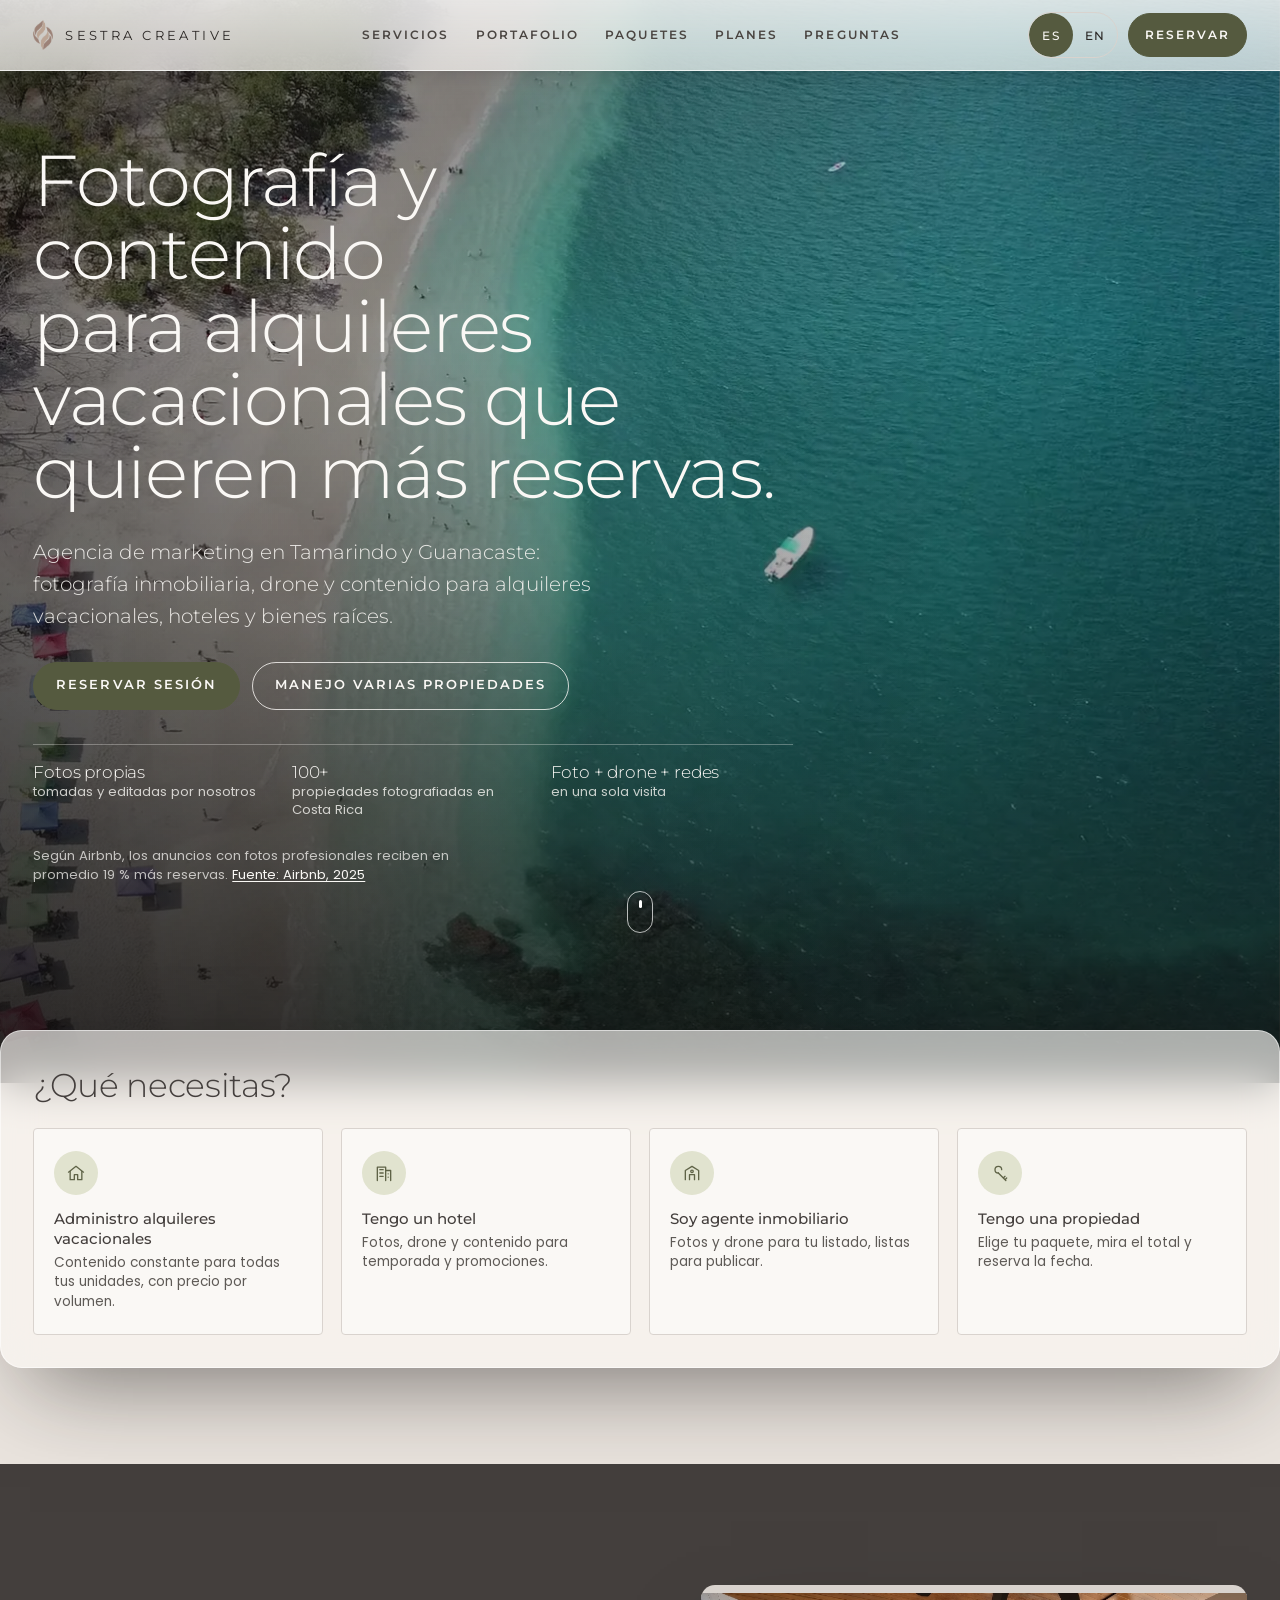
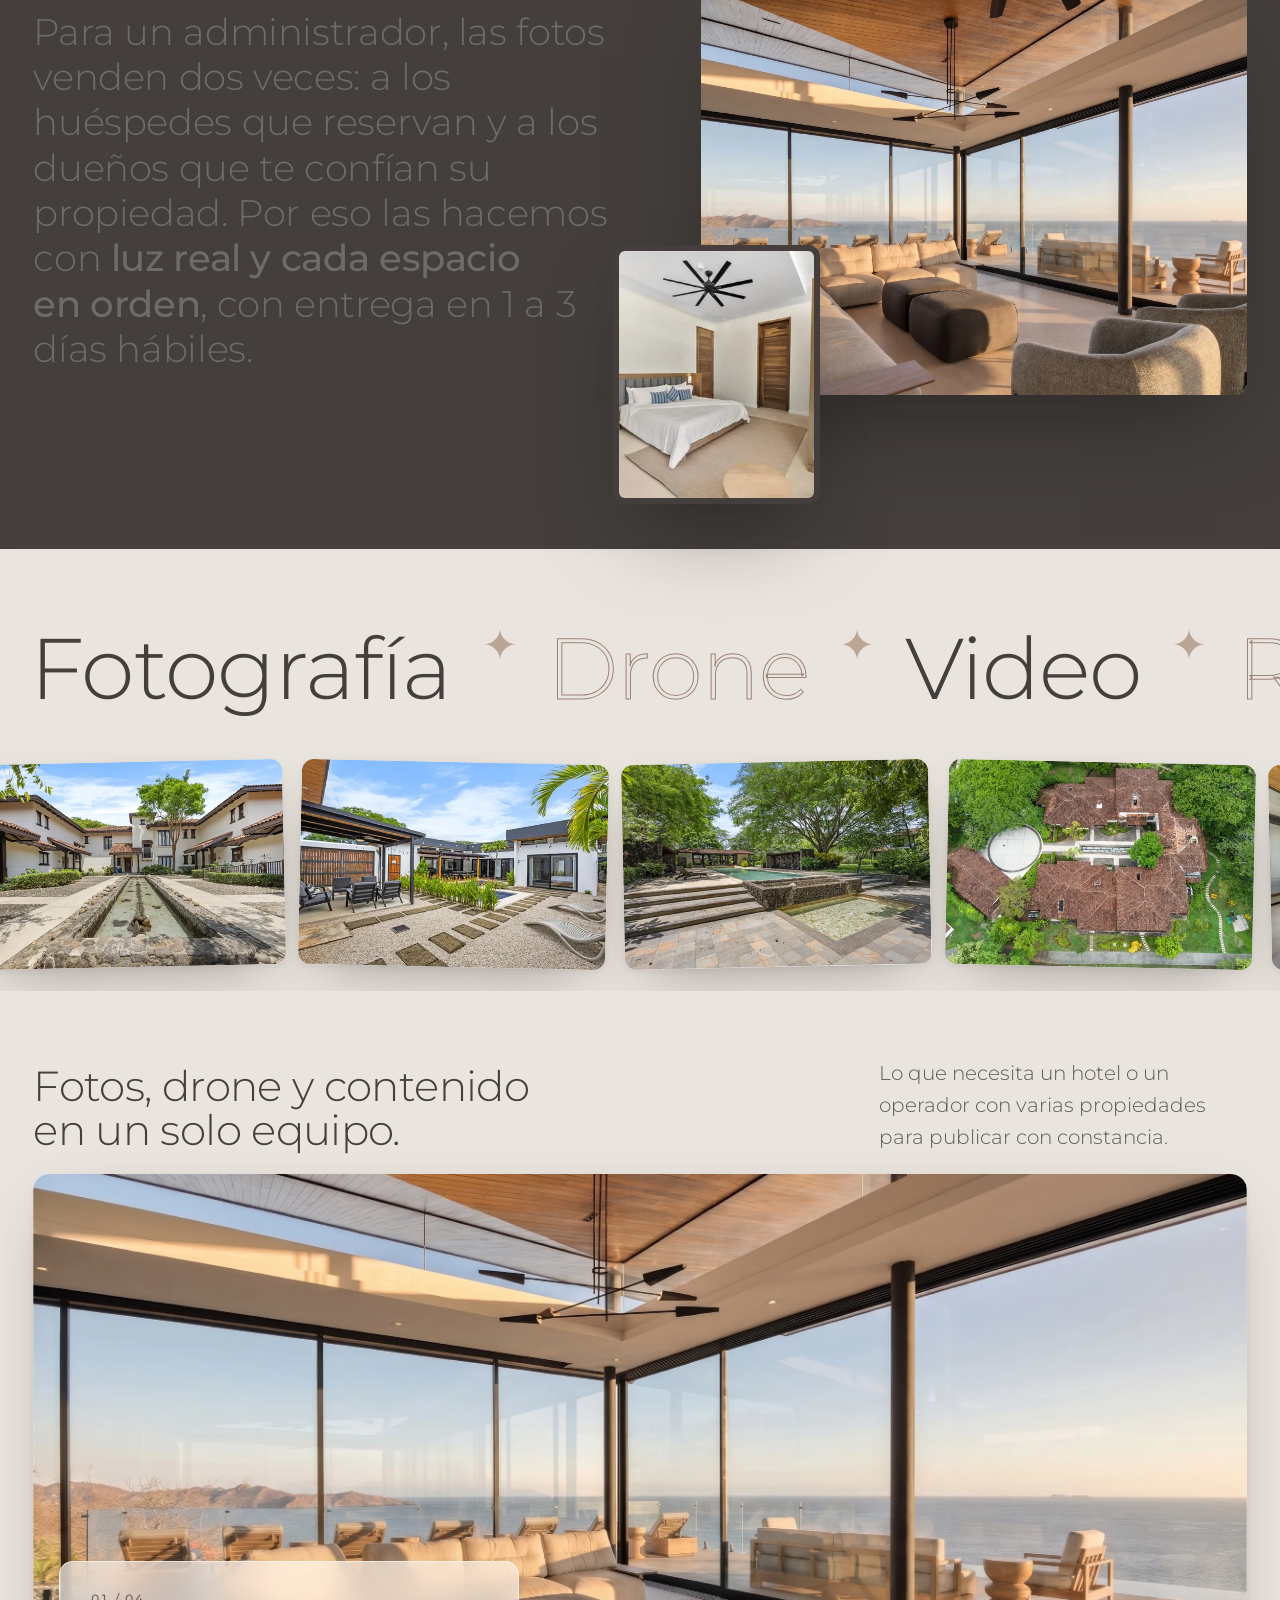
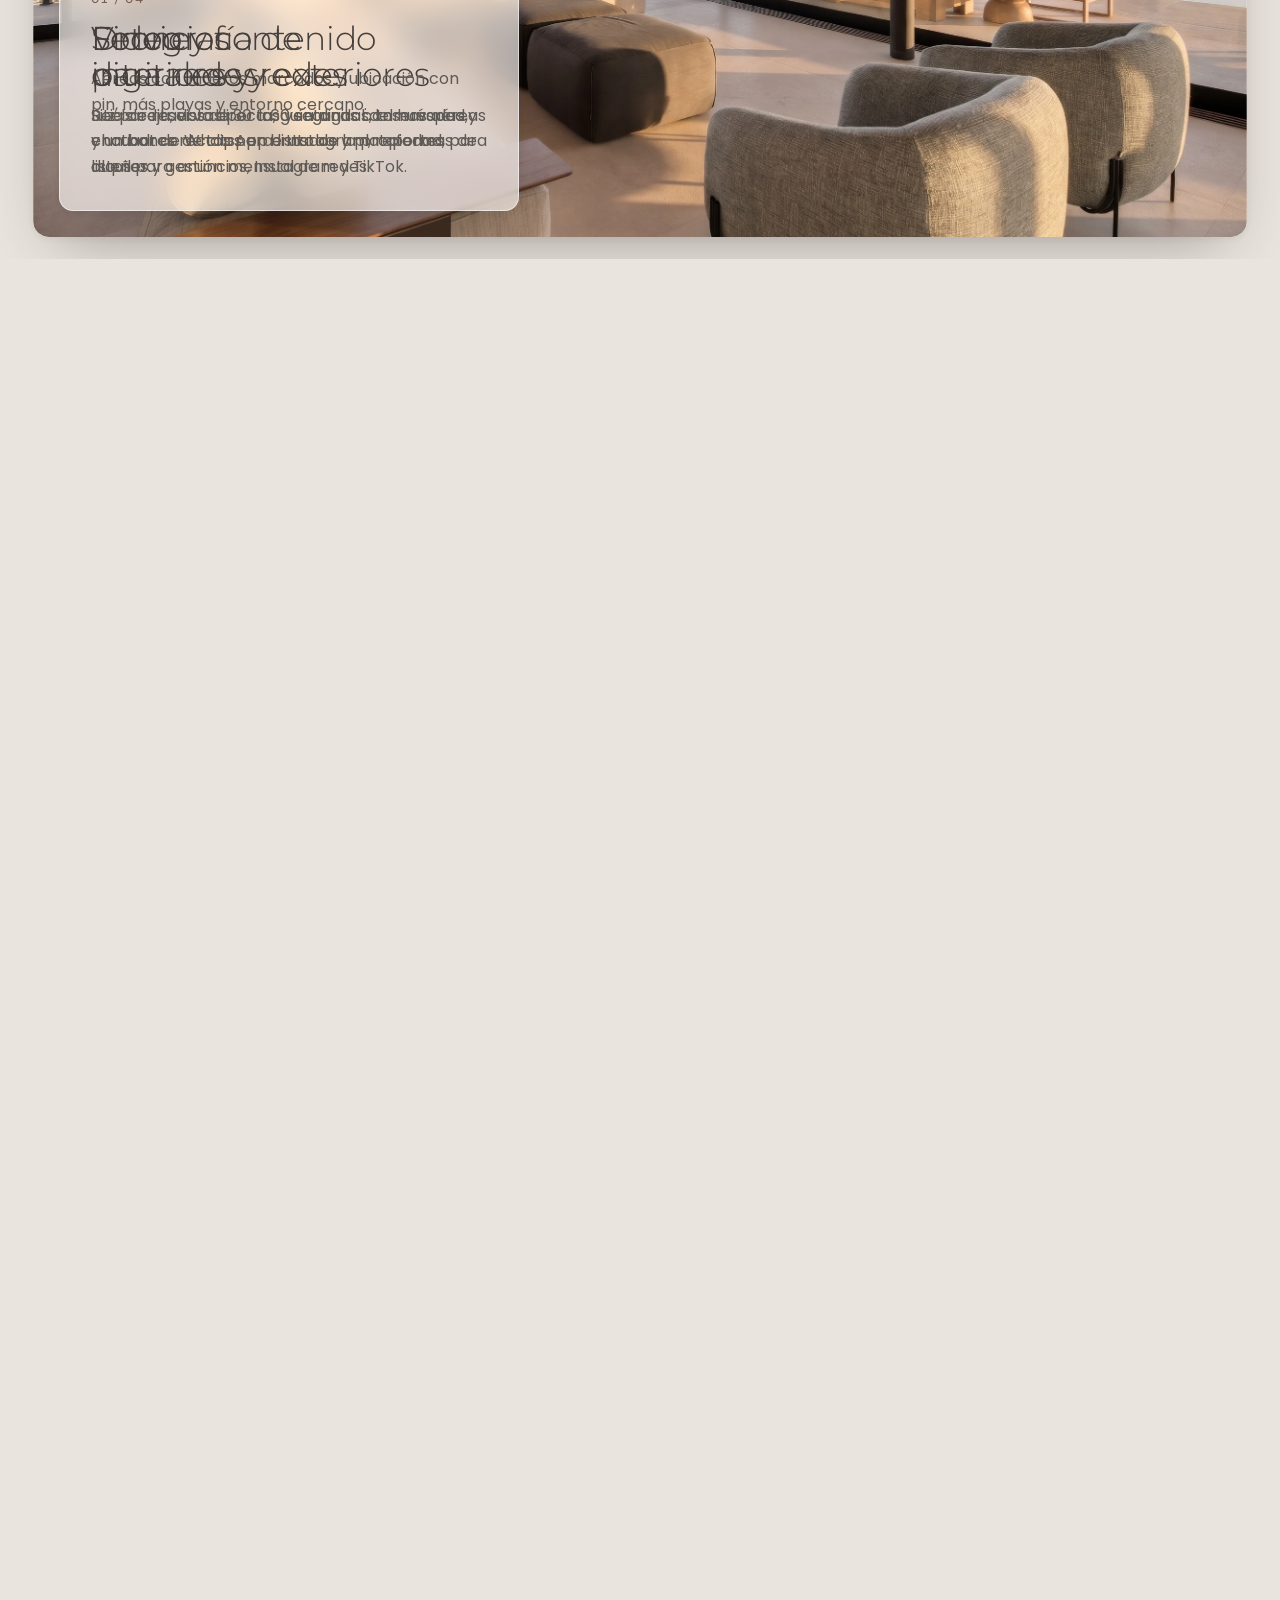
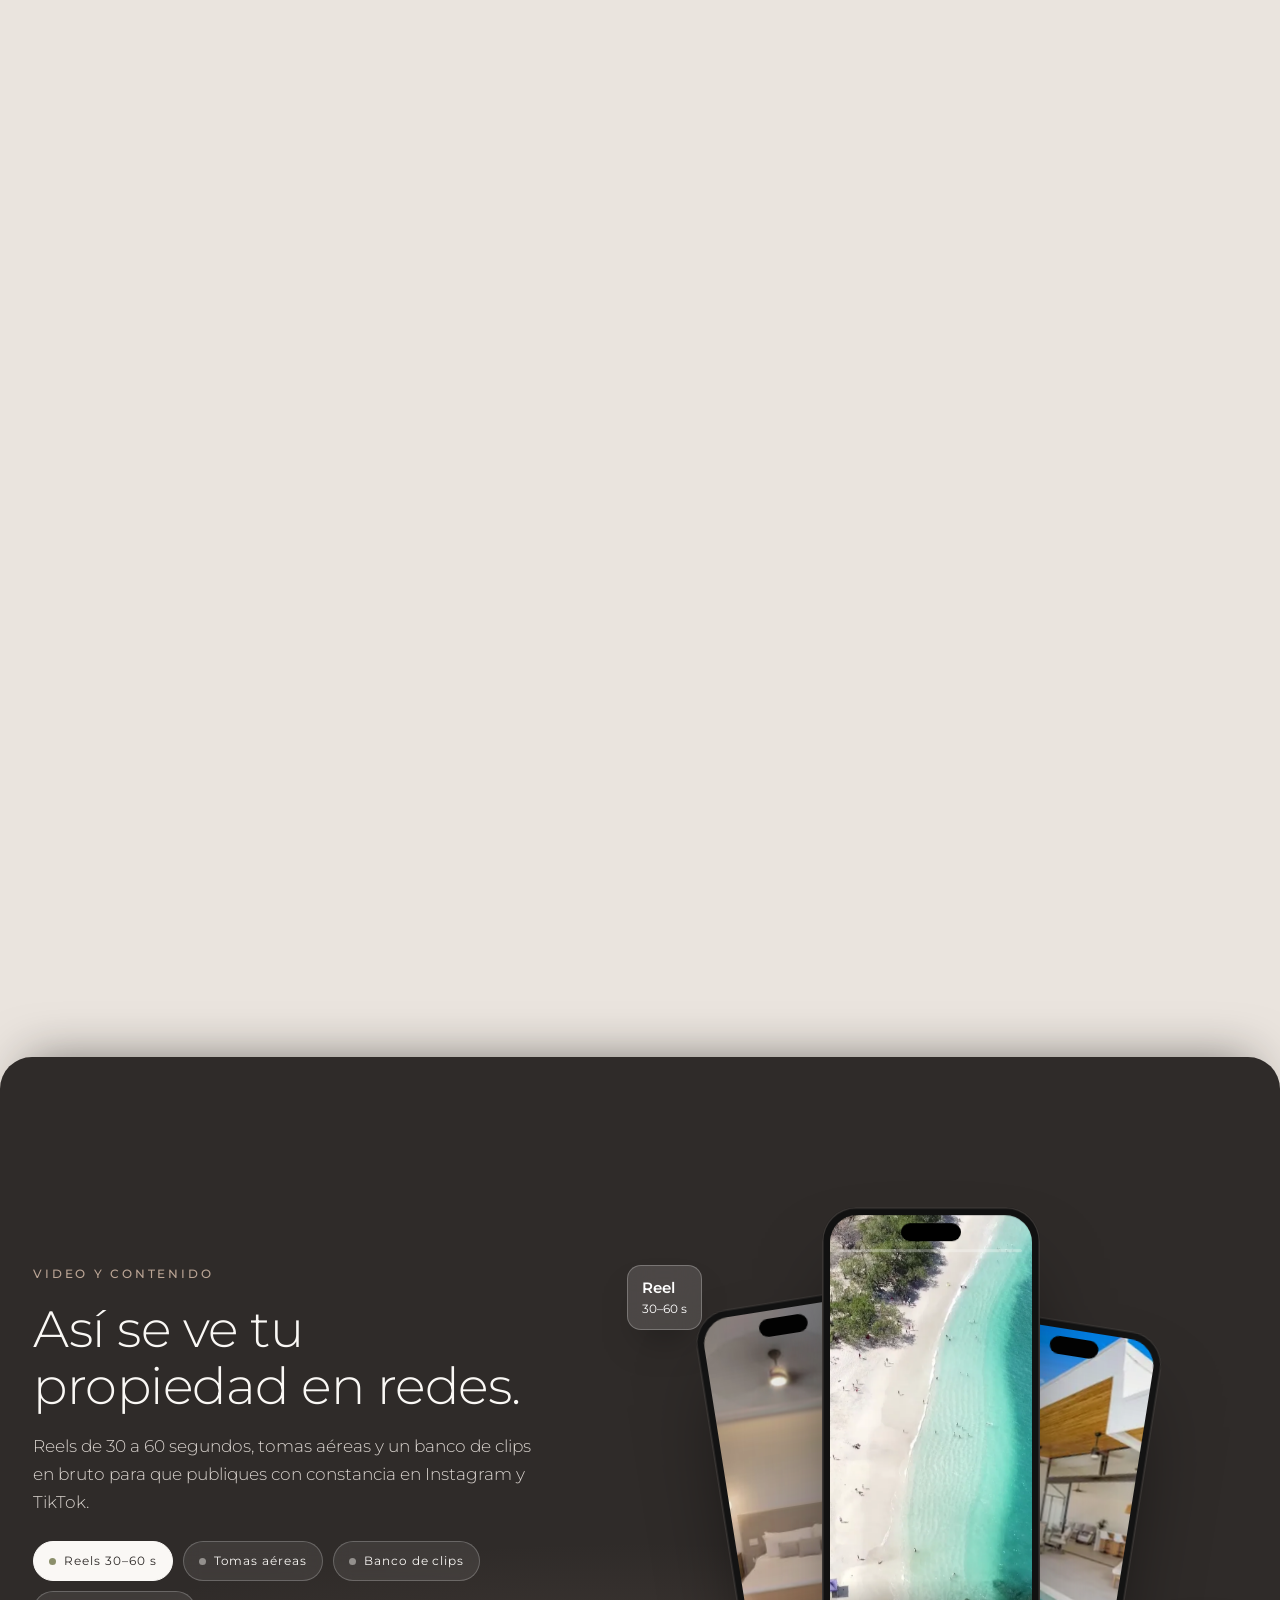
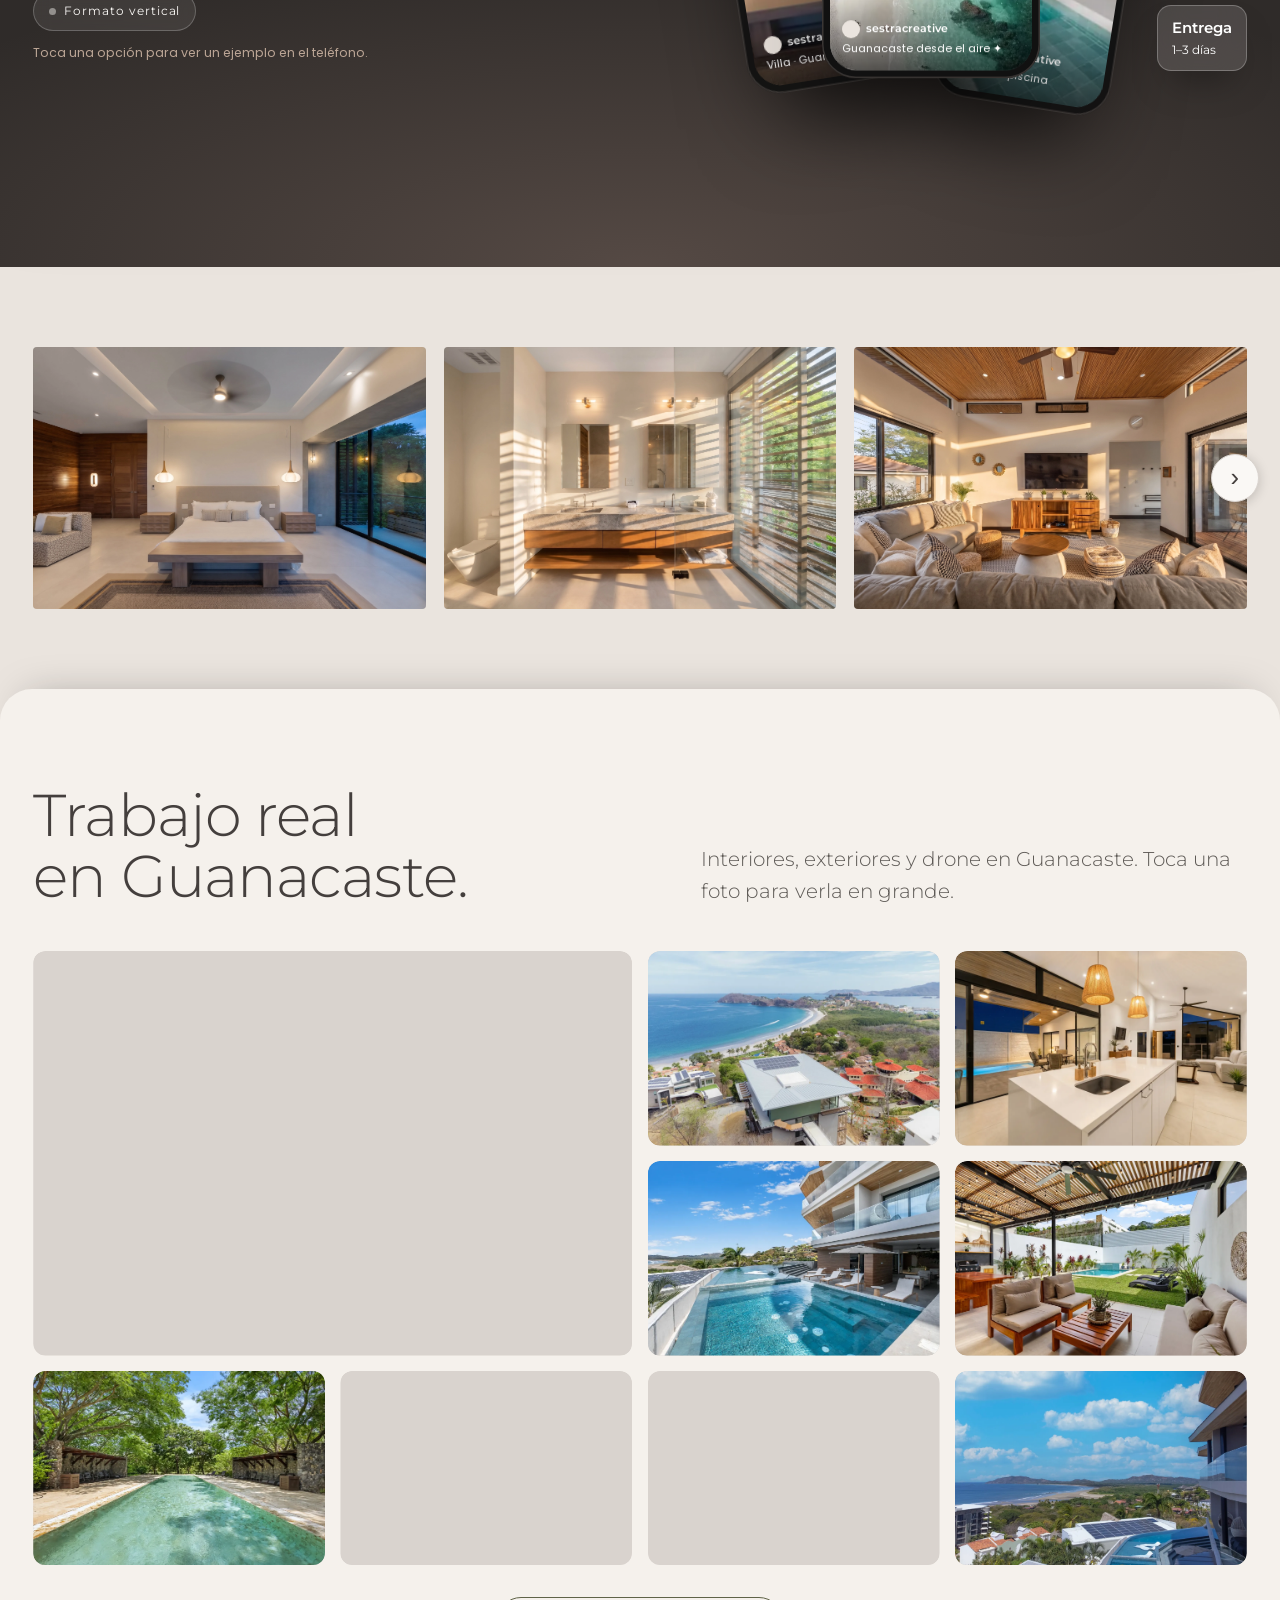
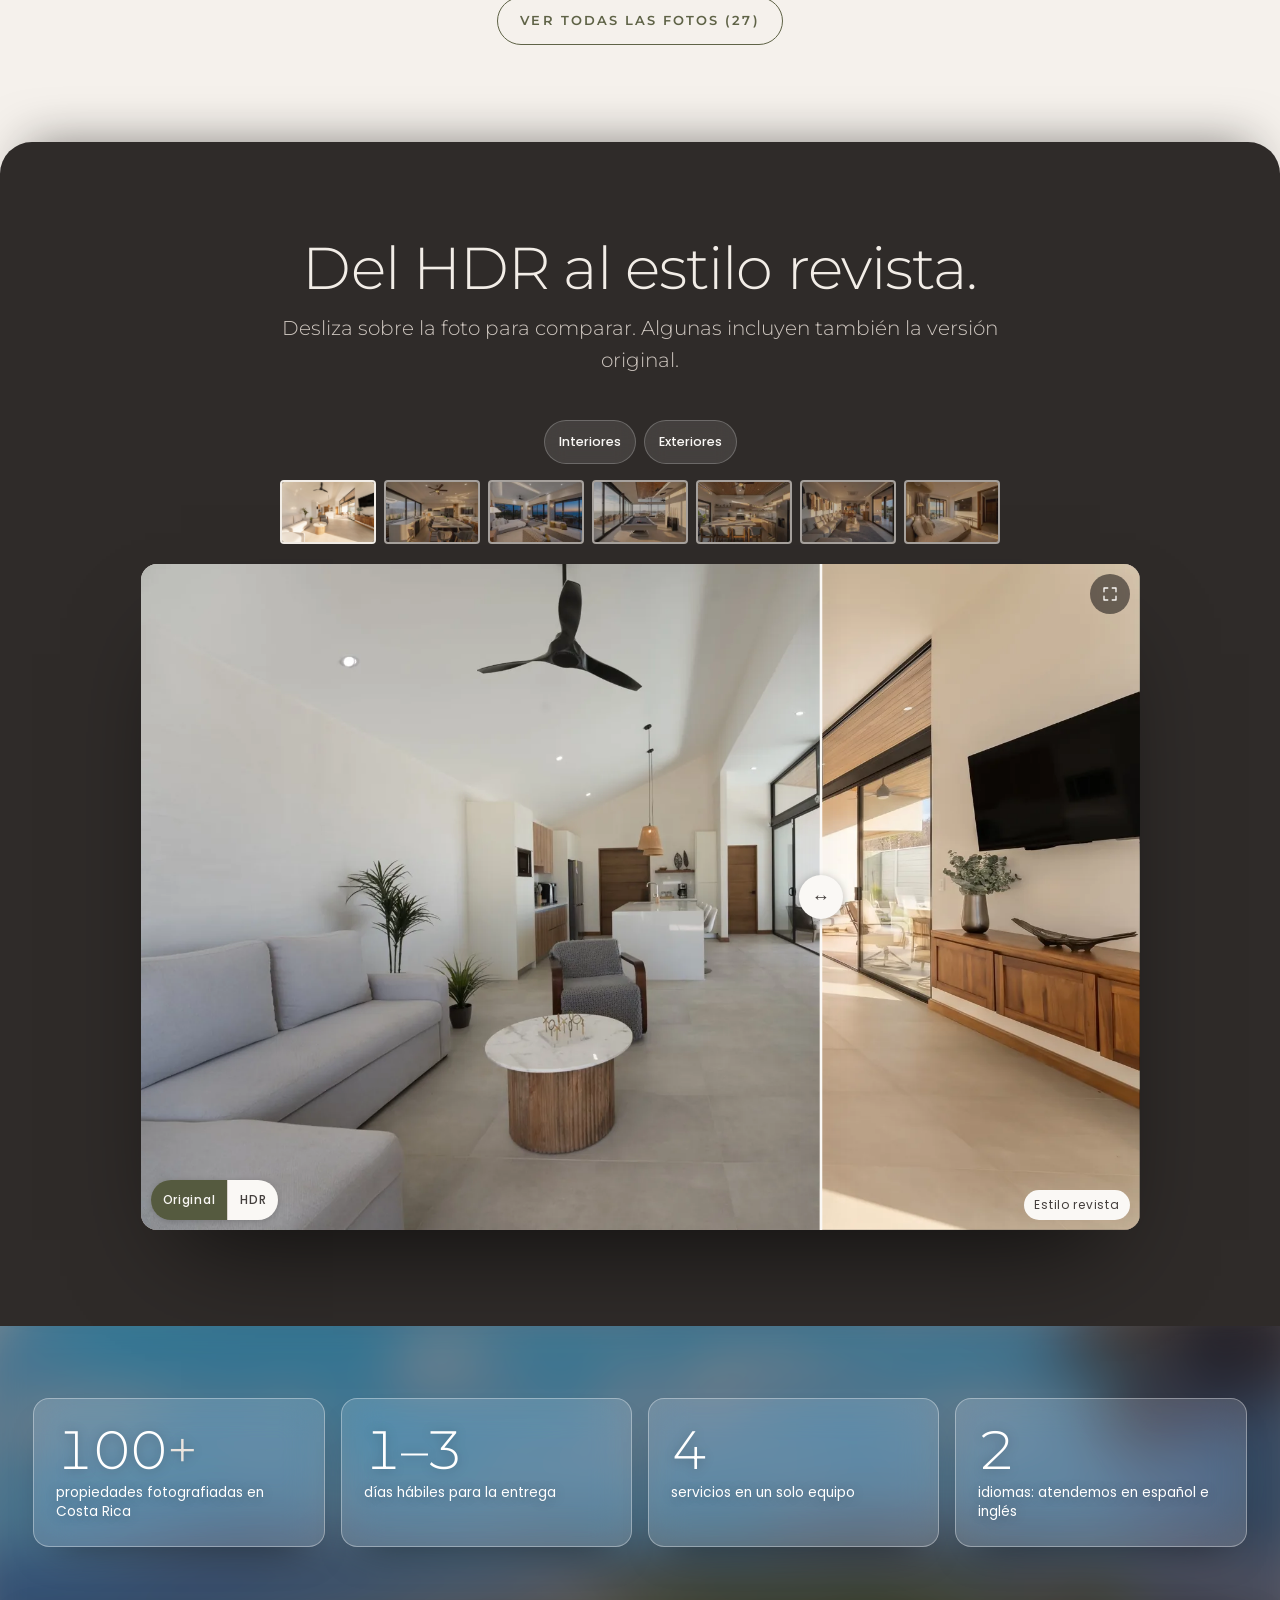
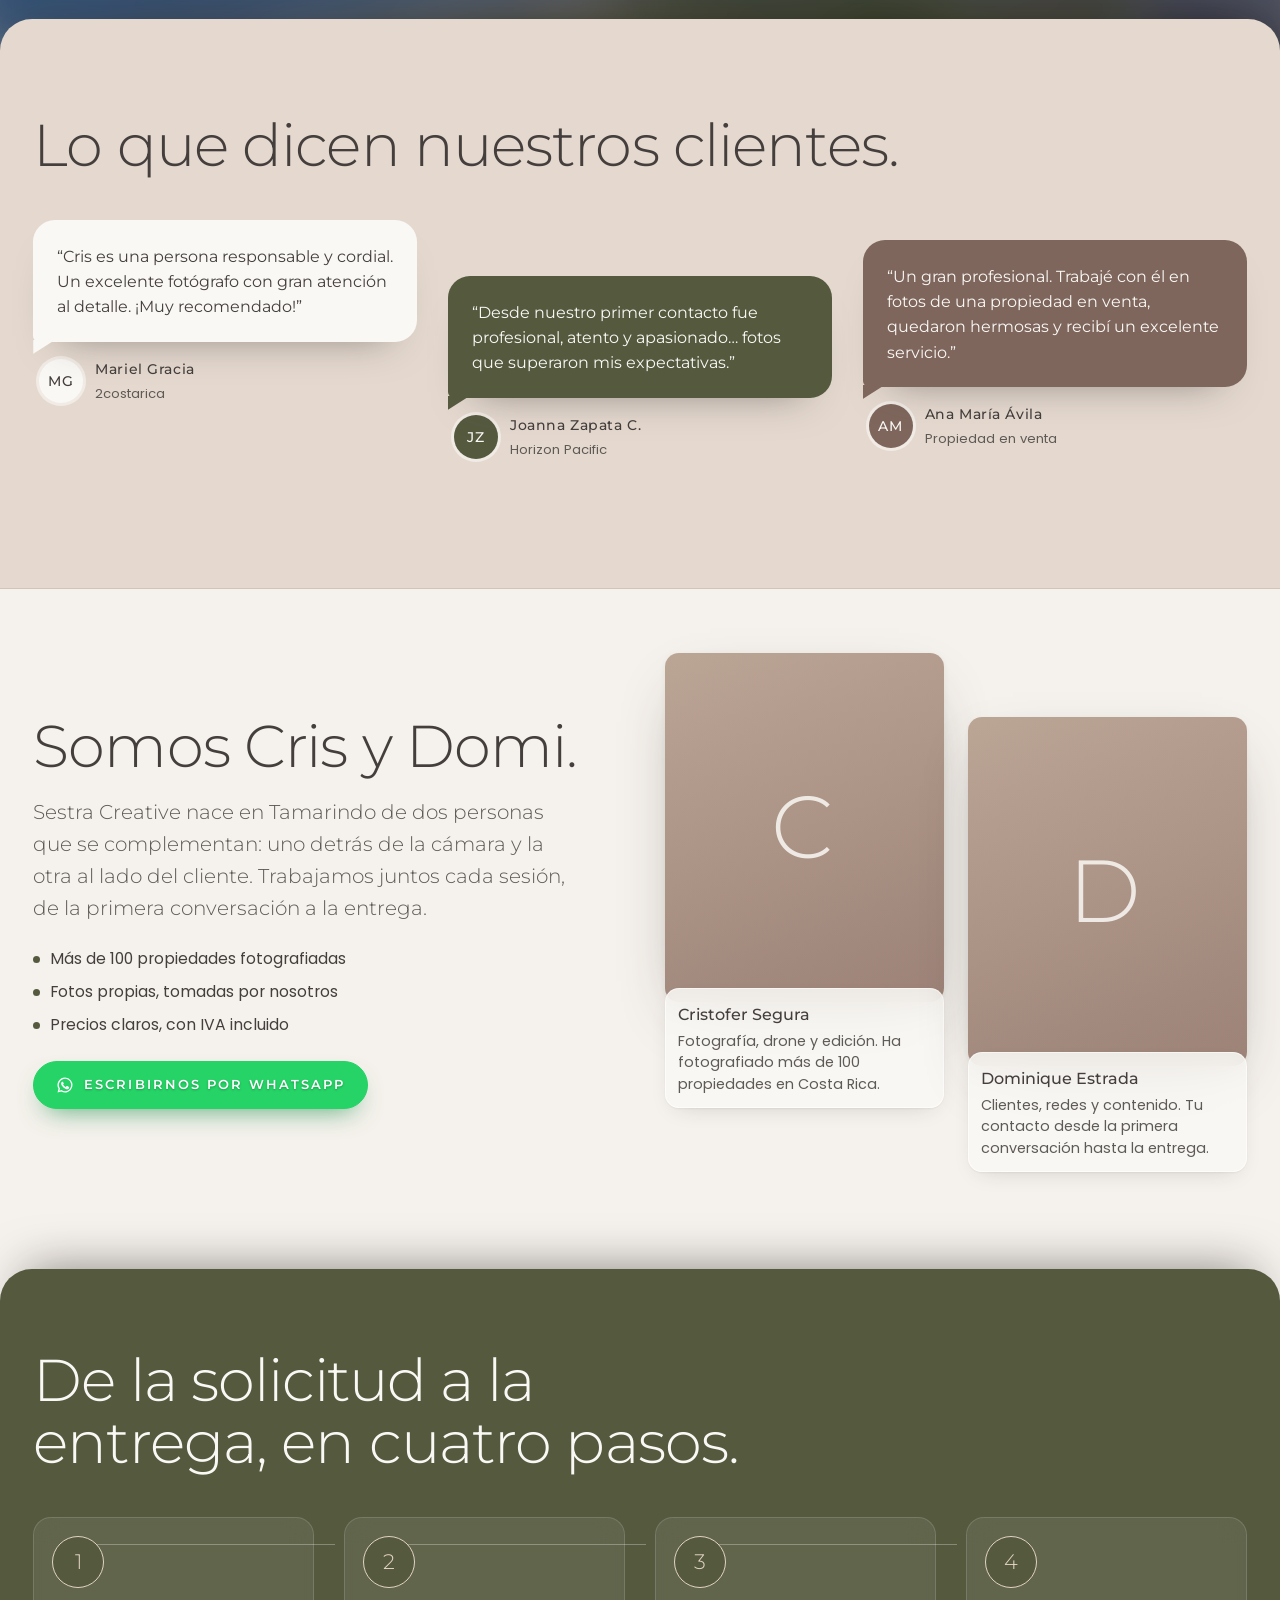
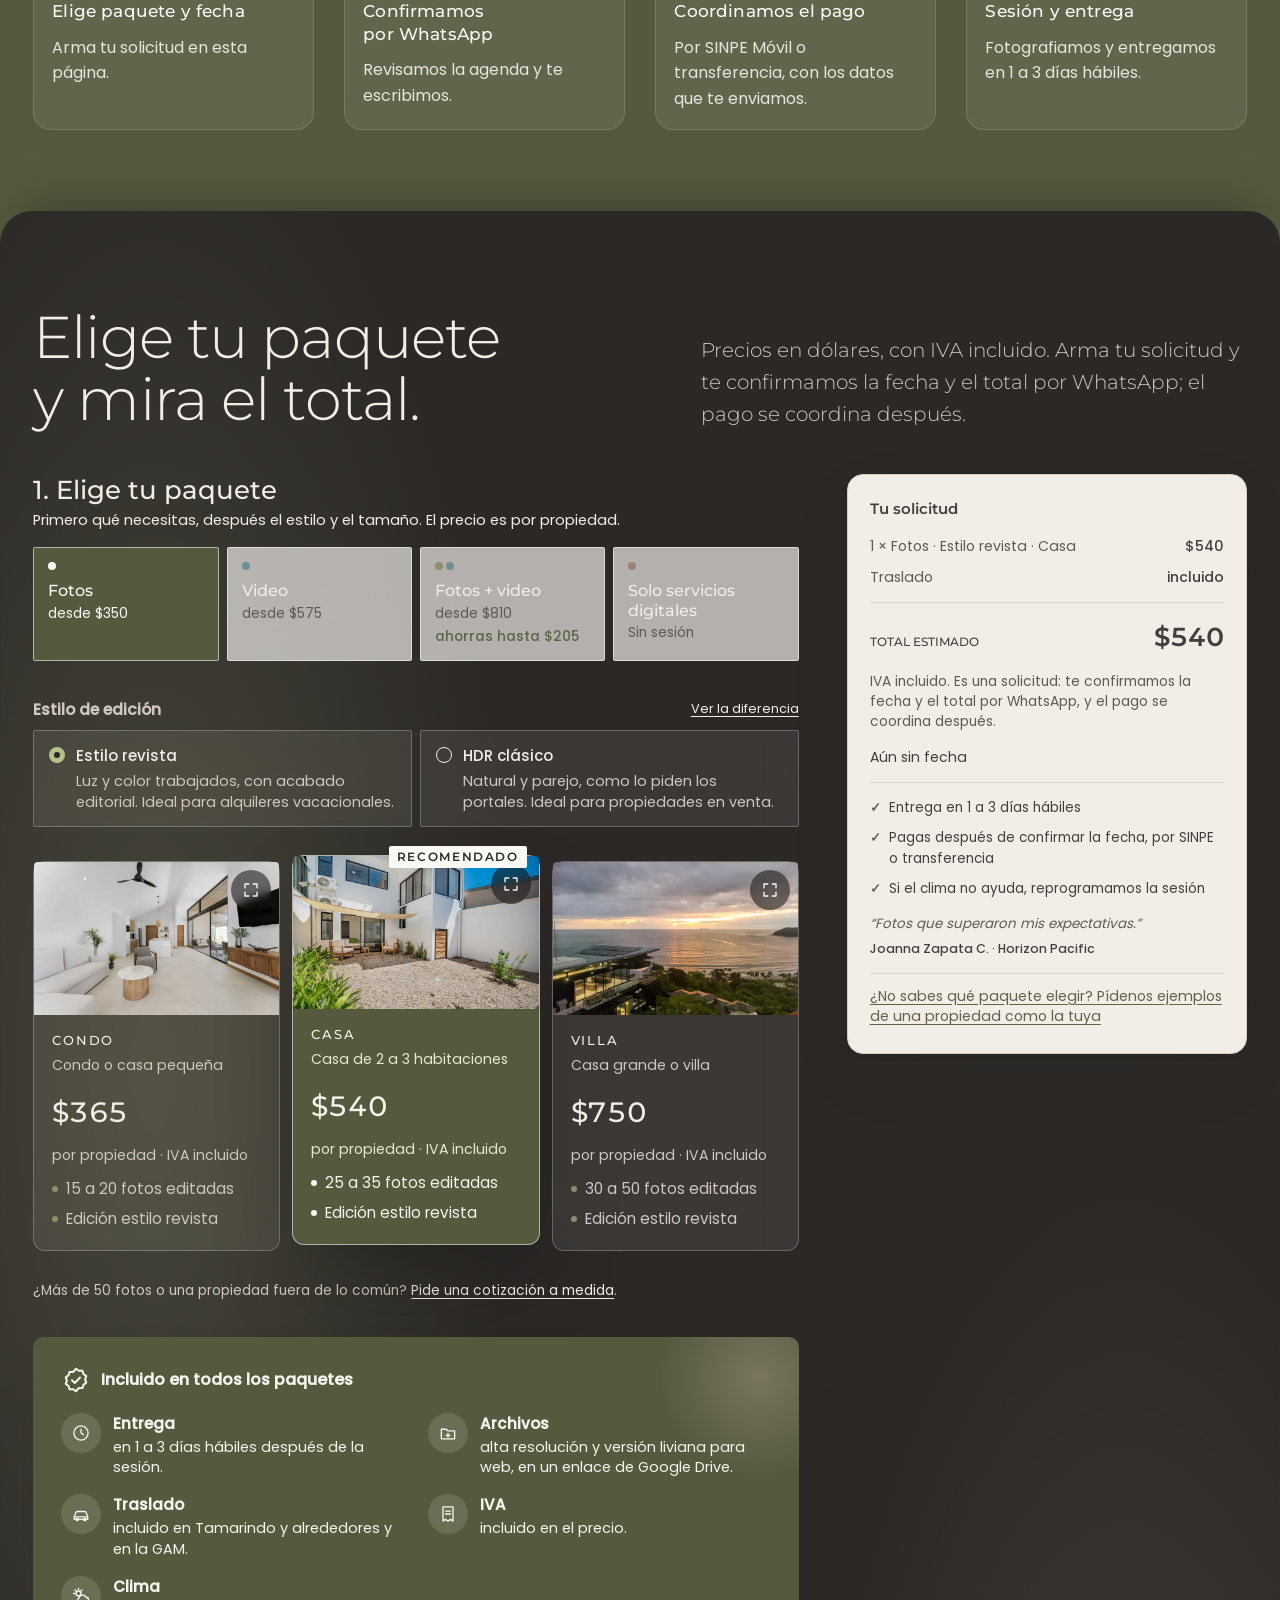
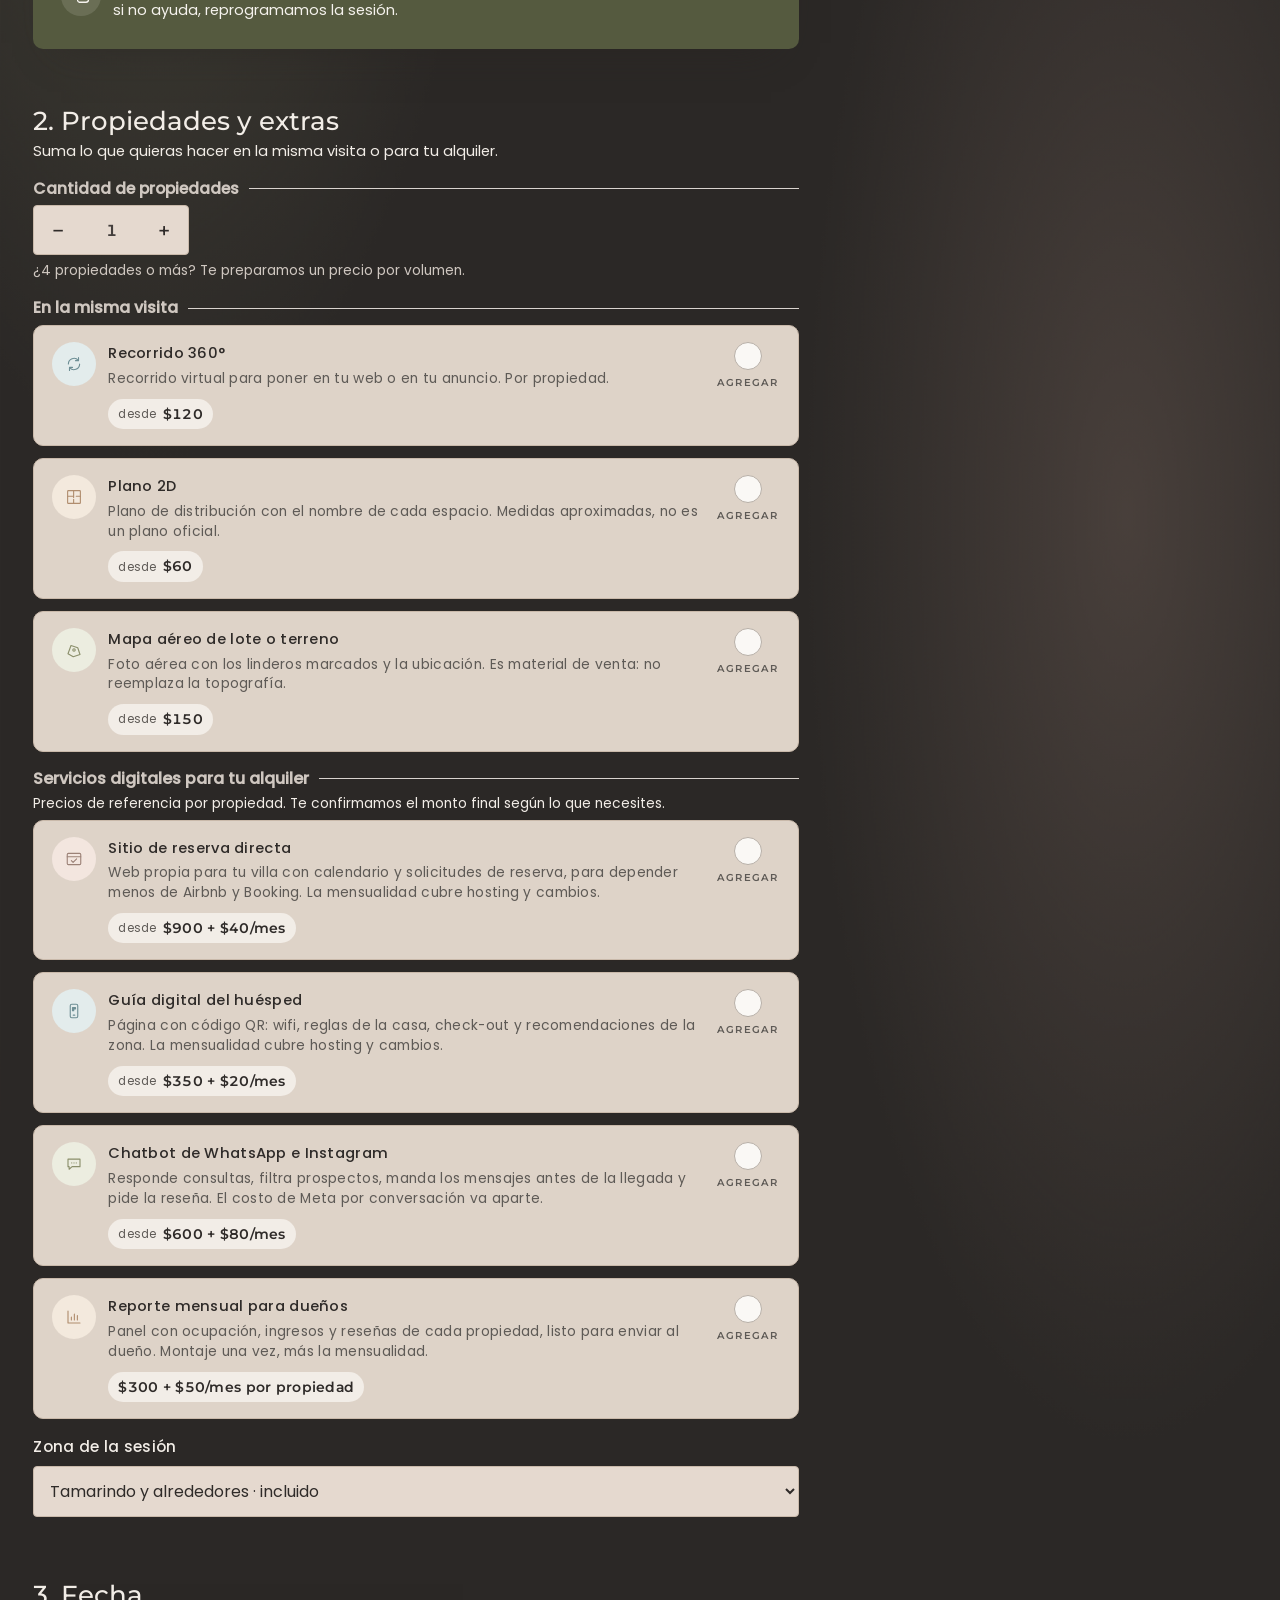
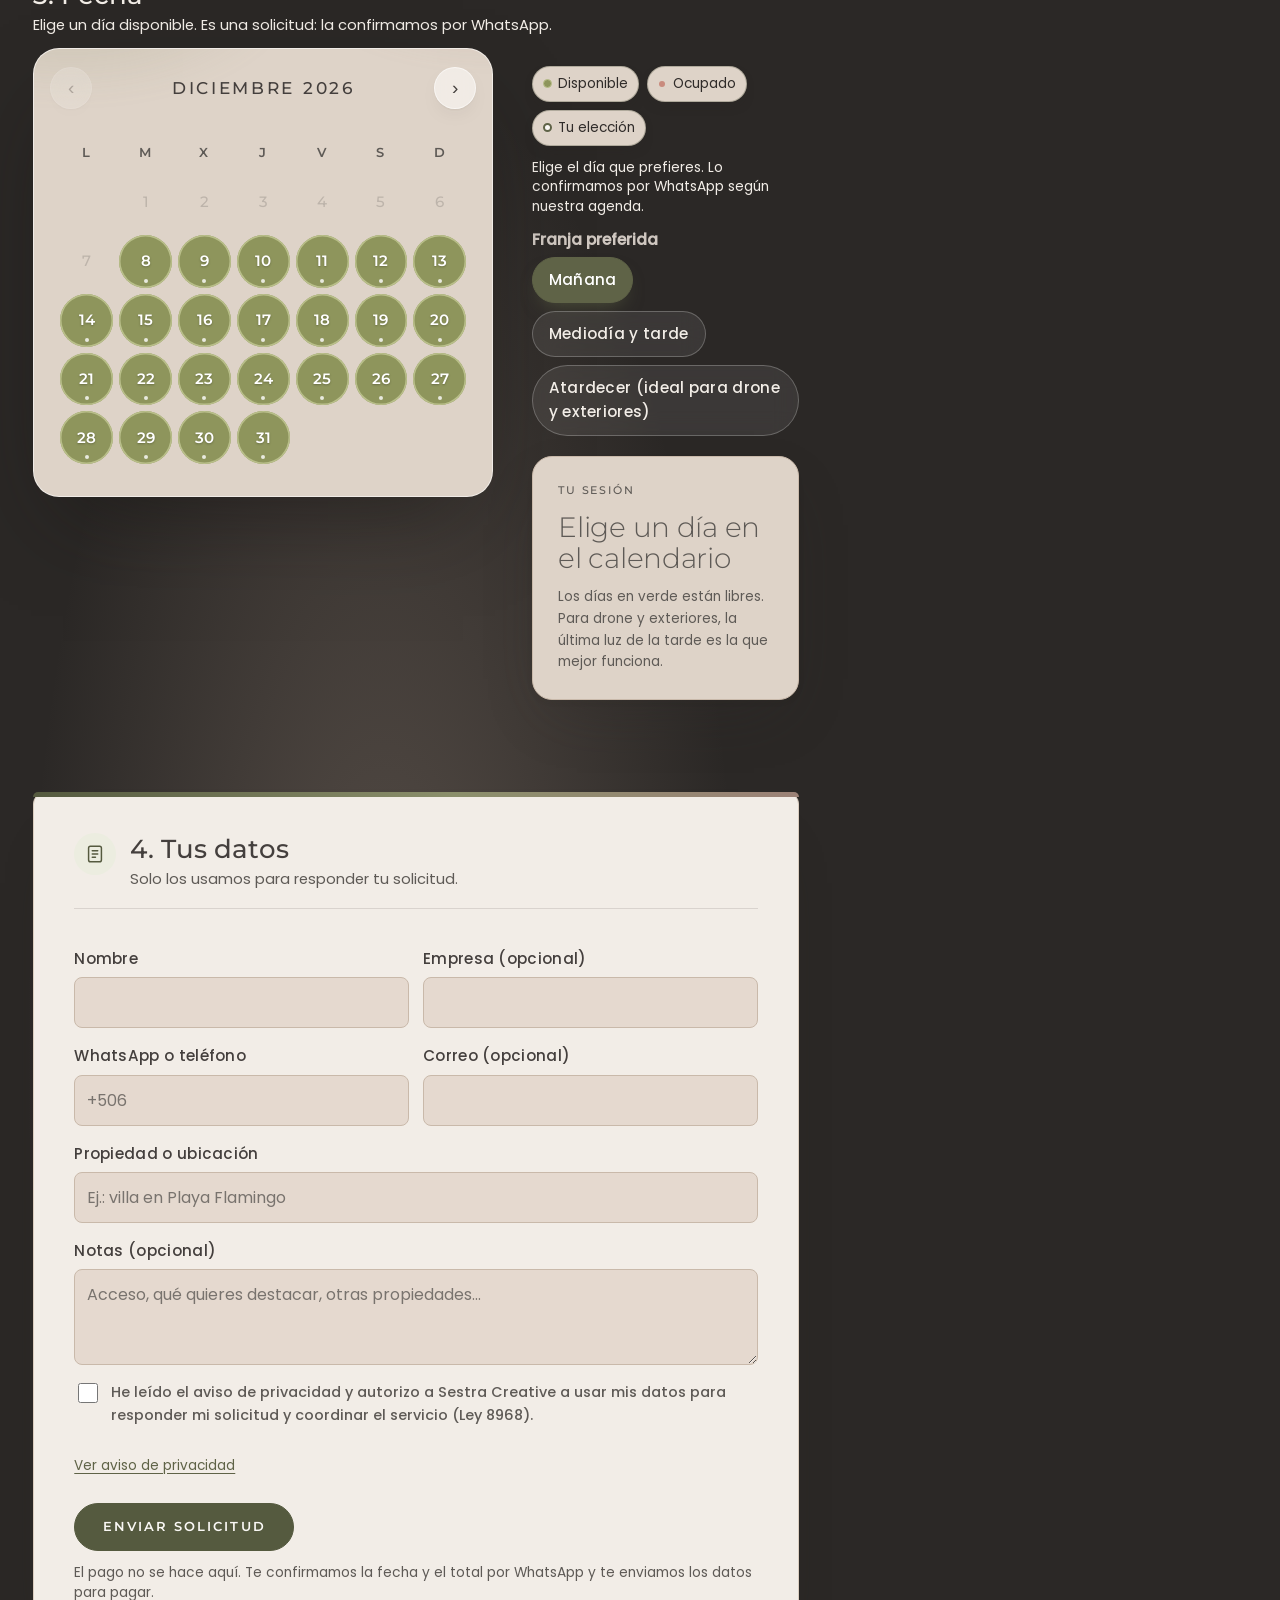
==== commit b64035cf: "Enlazar perfil de Google Maps en el schema Co-Authored-By: Claude Opus 5.5 <noreply@anthropic.com> C" ====
--- a/index.html
+++ b/index.html
@@ -30,7 +30,7 @@
 <link rel="preload" href="fonts/poppins-400.woff2" as="font" type="font/woff2" crossorigin>
 <style>@font-face{font-family:"Montserrat";src:url(fonts/montserrat-var.woff2) format("woff2");font-weight:300 600;font-style:normal;font-display:swap}@font-face{font-family:"Poppins";src:url(fonts/poppins-400.woff2) format("woff2");font-weight:400;font-style:normal;font-display:swap}@font-face{font-family:"Poppins";src:url(fonts/poppins-500.woff2) format("woff2");font-weight:500;font-style:normal;font-display:swap}</style>
 <script>/* Fotos en dos tamaños: el celular descarga la de 1200 px, la computadora la original. Calidad 100 en ambas. */window.SSET={"img/est-00.webp":2000,"img/est-01.webp":2528,"img/est-02.webp":2528,"img/est-03.webp":2000,"img/est-04.webp":2000,"img/est-05.webp":2000,"img/est-06.webp":2000,"img/est-07.webp":2528,"img/est-08.webp":2000,"img/est-09.webp":2000,"img/est-10.webp":2000,"img/est-11.webp":2000,"img/galB.webp":2400,"img/galJ.webp":2400};window.SSV=function(s){var w=window.SSET[s];return w?s.replace(/\.webp$/,"-1200.webp")+" 1200w, "+s+" "+w+"w":""};window.SS=function(s){var v=window.SSV(s);return v?' srcset="'+v+'" sizes="100vw"':""};</script>
-<script type="application/ld+json">{"@context":"https://schema.org","@graph":[{"@type":"ProfessionalService","@id":"https://sestracreative.com/#negocio","name":"Sestra Creative","description":"Fotos, video con drone y contenido para alquileres vacacionales, hoteles y bienes raíces en Tamarindo y Guanacaste, Costa Rica. Precios en línea, IVA incluido.","url":"https://sestracreative.com/","telephone":"+50687100430","areaServed":[{"@type":"Place","name":"Tamarindo"},{"@type":"AdministrativeArea","name":"Guanacaste"},{"@type":"Place","name":"Gran Área Metropolitana, San José"},{"@type":"Country","name":"Costa Rica"}],"knowsLanguage":["es","en"],"knowsAbout":["Fotografía inmobiliaria","Fotografía para Airbnb y alquileres vacacionales","Video con drone","Recorridos virtuales 360","Contenido para redes sociales","Real estate photography","Vacation rental photography"],"logo":"https://sestracreative.com/img/favicon-512.png","image":"https://sestracreative.com/img/og.jpg","priceRange":"$$","address":{"@type":"PostalAddress","addressLocality":"Tamarindo","addressRegion":"Guanacaste","addressCountry":"CR"},"founder":[{"@type":"Person","name":"Cristofer Segura"},{"@type":"Person","name":"Dominique Estrada"}],"sameAs":["https://www.instagram.com/sestracreative","https://www.tiktok.com/@sestra_creative"],"hasOfferCatalog":{"@type":"OfferCatalog","name":"Servicios","itemListElement":[{"@type":"Offer","itemOffered":{"@type":"Service","name":"Fotografía inmobiliaria","description":"Fotos de interiores y exteriores, estilo revista o HDR clásico, para alquileres vacacionales y venta.","areaServed":"Guanacaste, Costa Rica"},"priceSpecification":{"@type":"PriceSpecification","minPrice":350,"priceCurrency":"USD","valueAddedTaxIncluded":true}},{"@type":"Offer","itemOffered":{"@type":"Service","name":"Video con drone","description":"Video y tomas aéreas con drone de propiedades y alrededores.","areaServed":"Guanacaste, Costa Rica"},"priceSpecification":{"@type":"PriceSpecification","minPrice":575,"priceCurrency":"USD","valueAddedTaxIncluded":true}},{"@type":"Offer","itemOffered":{"@type":"Service","name":"Fotos y video con drone","description":"Paquete de fotografía y video con drone para una propiedad.","areaServed":"Guanacaste, Costa Rica"},"priceSpecification":{"@type":"PriceSpecification","minPrice":810,"priceCurrency":"USD","valueAddedTaxIncluded":true}}]}},{"@type":"WebSite","@id":"https://sestracreative.com/#web","url":"https://sestracreative.com/","name":"Sestra Creative","inLanguage":["es","en"],"publisher":{"@id":"https://sestracreative.com/#negocio"}},{"@type":"FAQPage","@id":"https://sestracreative.com/#preguntas","inLanguage":"es","mainEntity":[{"@type":"Question","name":"¿Cuánto tarda la entrega?","acceptedAnswer":{"@type":"Answer","text":"Entre 1 y 3 días hábiles después de la sesión (lunes a viernes)."}},{"@type":"Question","name":"¿Cuánto cuesta una sesión de fotos para Airbnb o para vender una propiedad?","acceptedAnswer":{"@type":"Answer","text":"Los paquetes de fotos empiezan en $350 por propiedad y el video con drone en $575, con IVA incluido. El total exacto lo ves al elegir tu paquete en esta página."}},{"@type":"Question","name":"¿Cómo recibo las fotos?","acceptedAnswer":{"@type":"Answer","text":"Por un enlace de Google Drive, en alta resolución y en versión liviana para Airbnb, Booking y redes."}},{"@type":"Question","name":"¿Cuánto dura una sesión?","acceptedAnswer":{"@type":"Answer","text":"Normalmente entre 1 y 3 horas, según el tamaño y la complejidad de la propiedad."}},{"@type":"Question","name":"¿Cómo preparo la propiedad?","acceptedAnswer":{"@type":"Answer","text":"Limpia y despeja las superficies, deja la propiedad bien iluminada y destaca lo que la hace única."}},{"@type":"Question","name":"¿Tengo que estar presente?","acceptedAnswer":{"@type":"Answer","text":"No es obligatorio, pero ayuda."}},{"@type":"Question","name":"¿Y si hace mal tiempo?","acceptedAnswer":{"@type":"Answer","text":"Trabajamos con las condiciones o reprogramamos la sesión."}},{"@type":"Question","name":"¿Cómo se paga?","acceptedAnswer":{"@type":"Answer","text":"El pago no se hace en esta página. Cuando confirmamos tu fecha por WhatsApp te enviamos los datos para pagar por SINPE Móvil o transferencia."}},{"@type":"Question","name":"¿Trabajan fuera de Tamarindo?","acceptedAnswer":{"@type":"Answer","text":"Sí, vamos a cualquier zona del país. En Tamarindo y alrededores y en la GAM no cobramos traslado; en otras zonas se cotiza según la distancia."}},{"@type":"Question","name":"¿Qué propiedades fotografían?","acceptedAnswer":{"@type":"Answer","text":"Casas, apartamentos y condos, hoteles, espacios comerciales y arquitectura."}},{"@type":"Question","name":"¿Los precios incluyen IVA?","acceptedAnswer":{"@type":"Answer","text":"Sí. Los paquetes están en dólares e incluyen el IVA (13 %). El traslado está incluido en Tamarindo y alrededores y en la GAM; en otras zonas se cotiza aparte."}},{"@type":"Question","name":"¿Qué es el banco de clips?","acceptedAnswer":{"@type":"Answer","text":"Clips cortos de la propiedad, sin editar, para que tu equipo los use en anuncios y redes cuando quiera."}},{"@type":"Question","name":"¿Puedo pedir solo servicios digitales?","acceptedAnswer":{"@type":"Answer","text":"Sí. En el paso 1 elige \"Solo servicios digitales\" y marca en el paso 2 lo que te interesa: sitio de reserva directa, guía del huésped, chatbot o reportes para dueños."}}]}]}</script>
+<script type="application/ld+json">{"@context":"https://schema.org","@graph":[{"@type":"ProfessionalService","@id":"https://sestracreative.com/#negocio","name":"Sestra Creative","description":"Fotos, video con drone y contenido para alquileres vacacionales, hoteles y bienes raíces en Tamarindo y Guanacaste, Costa Rica. Precios en línea, IVA incluido.","url":"https://sestracreative.com/","telephone":"+50687100430","areaServed":[{"@type":"Place","name":"Tamarindo"},{"@type":"AdministrativeArea","name":"Guanacaste"},{"@type":"Place","name":"Gran Área Metropolitana, San José"},{"@type":"Country","name":"Costa Rica"}],"knowsLanguage":["es","en"],"knowsAbout":["Fotografía inmobiliaria","Fotografía para Airbnb y alquileres vacacionales","Video con drone","Recorridos virtuales 360","Contenido para redes sociales","Real estate photography","Vacation rental photography"],"logo":"https://sestracreative.com/img/favicon-512.png","image":"https://sestracreative.com/img/og.jpg","priceRange":"$$","address":{"@type":"PostalAddress","addressLocality":"Tamarindo","addressRegion":"Guanacaste","addressCountry":"CR"},"founder":[{"@type":"Person","name":"Cristofer Segura"},{"@type":"Person","name":"Dominique Estrada"}],"sameAs":["https://www.instagram.com/sestracreative","https://www.tiktok.com/@sestra_creative","https://maps.app.goo.gl/NBApM1c36dr2CpQP6"],"hasOfferCatalog":{"@type":"OfferCatalog","name":"Servicios","itemListElement":[{"@type":"Offer","itemOffered":{"@type":"Service","name":"Fotografía inmobiliaria","description":"Fotos de interiores y exteriores, estilo revista o HDR clásico, para alquileres vacacionales y venta.","areaServed":"Guanacaste, Costa Rica"},"priceSpecification":{"@type":"PriceSpecification","minPrice":350,"priceCurrency":"USD","valueAddedTaxIncluded":true}},{"@type":"Offer","itemOffered":{"@type":"Service","name":"Video con drone","description":"Video y tomas aéreas con drone de propiedades y alrededores.","areaServed":"Guanacaste, Costa Rica"},"priceSpecification":{"@type":"PriceSpecification","minPrice":575,"priceCurrency":"USD","valueAddedTaxIncluded":true}},{"@type":"Offer","itemOffered":{"@type":"Service","name":"Fotos y video con drone","description":"Paquete de fotografía y video con drone para una propiedad.","areaServed":"Guanacaste, Costa Rica"},"priceSpecification":{"@type":"PriceSpecification","minPrice":810,"priceCurrency":"USD","valueAddedTaxIncluded":true}}]}},{"@type":"WebSite","@id":"https://sestracreative.com/#web","url":"https://sestracreative.com/","name":"Sestra Creative","inLanguage":["es","en"],"publisher":{"@id":"https://sestracreative.com/#negocio"}},{"@type":"FAQPage","@id":"https://sestracreative.com/#preguntas","inLanguage":"es","mainEntity":[{"@type":"Question","name":"¿Cuánto tarda la entrega?","acceptedAnswer":{"@type":"Answer","text":"Entre 1 y 3 días hábiles después de la sesión (lunes a viernes)."}},{"@type":"Question","name":"¿Cuánto cuesta una sesión de fotos para Airbnb o para vender una propiedad?","acceptedAnswer":{"@type":"Answer","text":"Los paquetes de fotos empiezan en $350 por propiedad y el video con drone en $575, con IVA incluido. El total exacto lo ves al elegir tu paquete en esta página."}},{"@type":"Question","name":"¿Cómo recibo las fotos?","acceptedAnswer":{"@type":"Answer","text":"Por un enlace de Google Drive, en alta resolución y en versión liviana para Airbnb, Booking y redes."}},{"@type":"Question","name":"¿Cuánto dura una sesión?","acceptedAnswer":{"@type":"Answer","text":"Normalmente entre 1 y 3 horas, según el tamaño y la complejidad de la propiedad."}},{"@type":"Question","name":"¿Cómo preparo la propiedad?","acceptedAnswer":{"@type":"Answer","text":"Limpia y despeja las superficies, deja la propiedad bien iluminada y destaca lo que la hace única."}},{"@type":"Question","name":"¿Tengo que estar presente?","acceptedAnswer":{"@type":"Answer","text":"No es obligatorio, pero ayuda."}},{"@type":"Question","name":"¿Y si hace mal tiempo?","acceptedAnswer":{"@type":"Answer","text":"Trabajamos con las condiciones o reprogramamos la sesión."}},{"@type":"Question","name":"¿Cómo se paga?","acceptedAnswer":{"@type":"Answer","text":"El pago no se hace en esta página. Cuando confirmamos tu fecha por WhatsApp te enviamos los datos para pagar por SINPE Móvil o transferencia."}},{"@type":"Question","name":"¿Trabajan fuera de Tamarindo?","acceptedAnswer":{"@type":"Answer","text":"Sí, vamos a cualquier zona del país. En Tamarindo y alrededores y en la GAM no cobramos traslado; en otras zonas se cotiza según la distancia."}},{"@type":"Question","name":"¿Qué propiedades fotografían?","acceptedAnswer":{"@type":"Answer","text":"Casas, apartamentos y condos, hoteles, espacios comerciales y arquitectura."}},{"@type":"Question","name":"¿Los precios incluyen IVA?","acceptedAnswer":{"@type":"Answer","text":"Sí. Los paquetes están en dólares e incluyen el IVA (13 %). El traslado está incluido en Tamarindo y alrededores y en la GAM; en otras zonas se cotiza aparte."}},{"@type":"Question","name":"¿Qué es el banco de clips?","acceptedAnswer":{"@type":"Answer","text":"Clips cortos de la propiedad, sin editar, para que tu equipo los use en anuncios y redes cuando quiera."}},{"@type":"Question","name":"¿Puedo pedir solo servicios digitales?","acceptedAnswer":{"@type":"Answer","text":"Sí. En el paso 1 elige \"Solo servicios digitales\" y marca en el paso 2 lo que te interesa: sitio de reserva directa, guía del huésped, chatbot o reportes para dueños."}}]}]}</script>
 <style>
 /* Layout: editorial one-column rhythm with a two-column hero and a two-column configurator (steps left, live summary right). Quiet palette, mauve and sand only as accents, olive marks availability and selection. */
 :root{
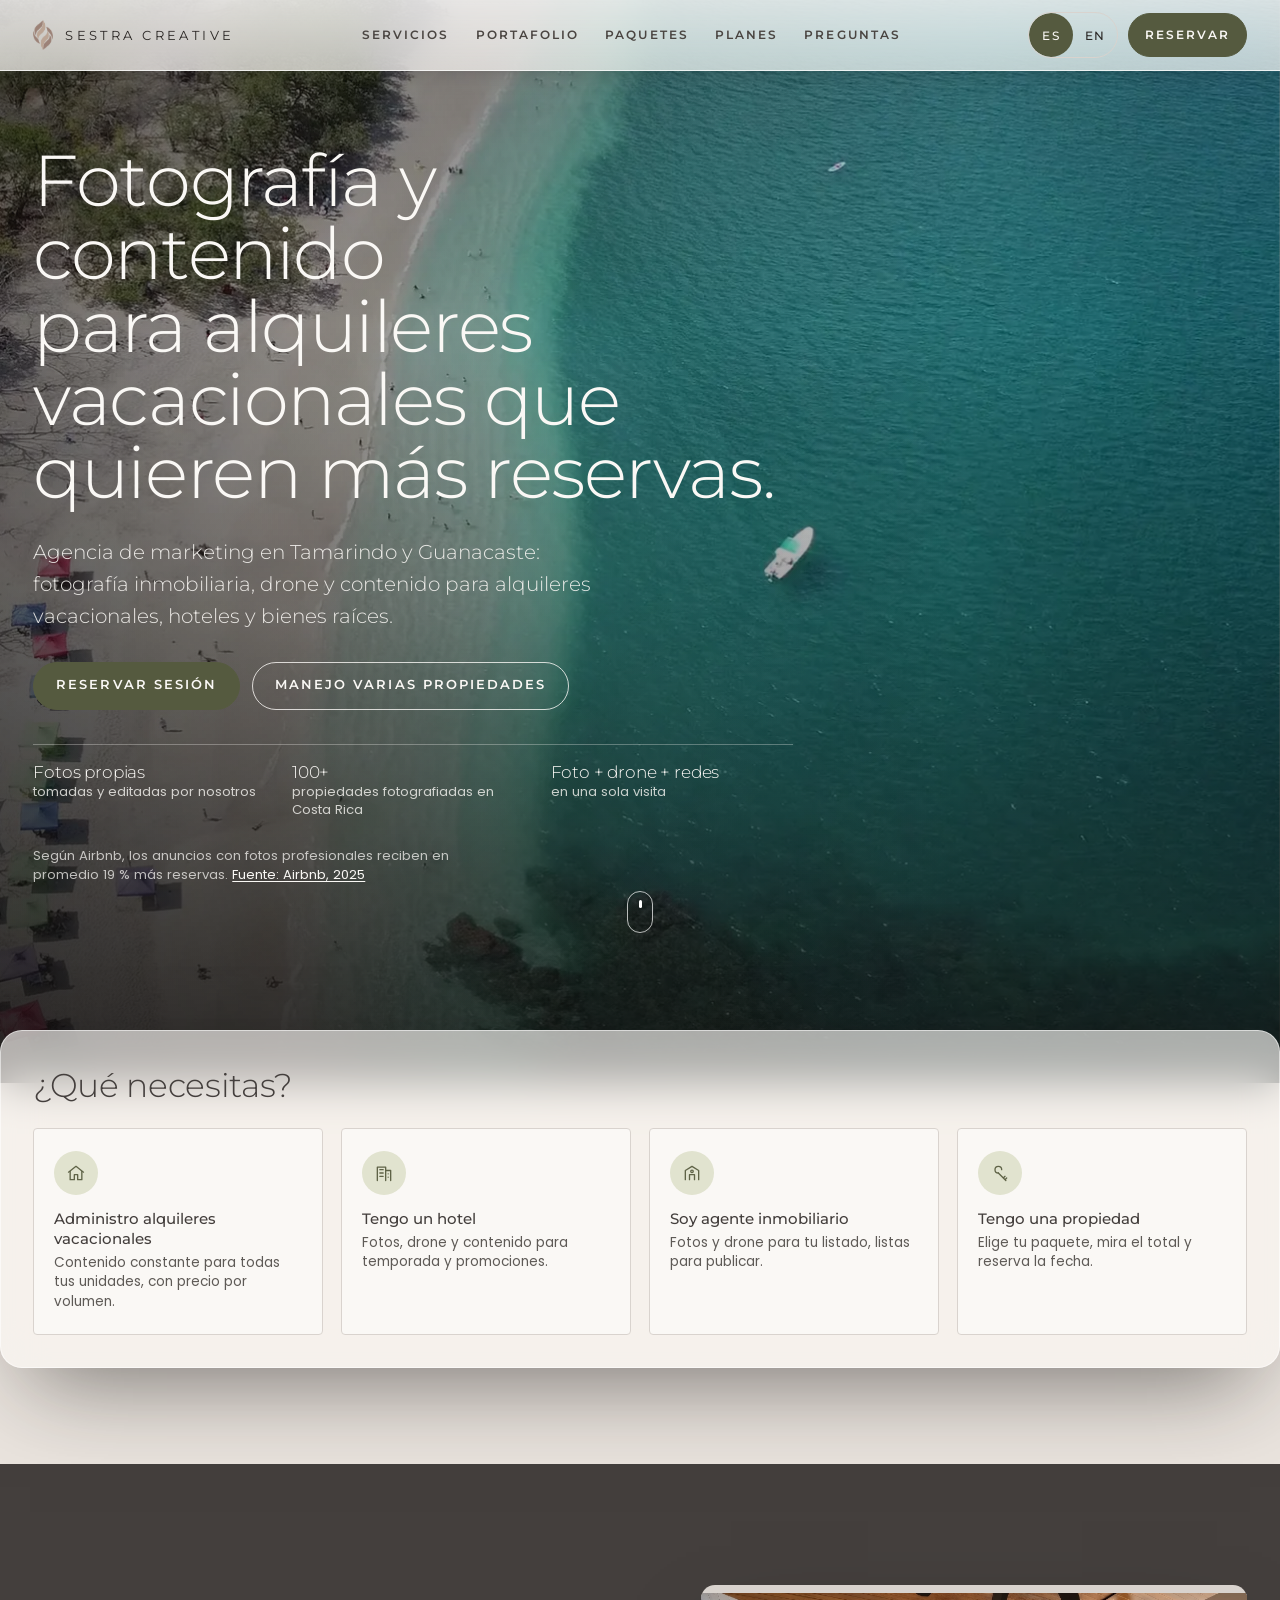
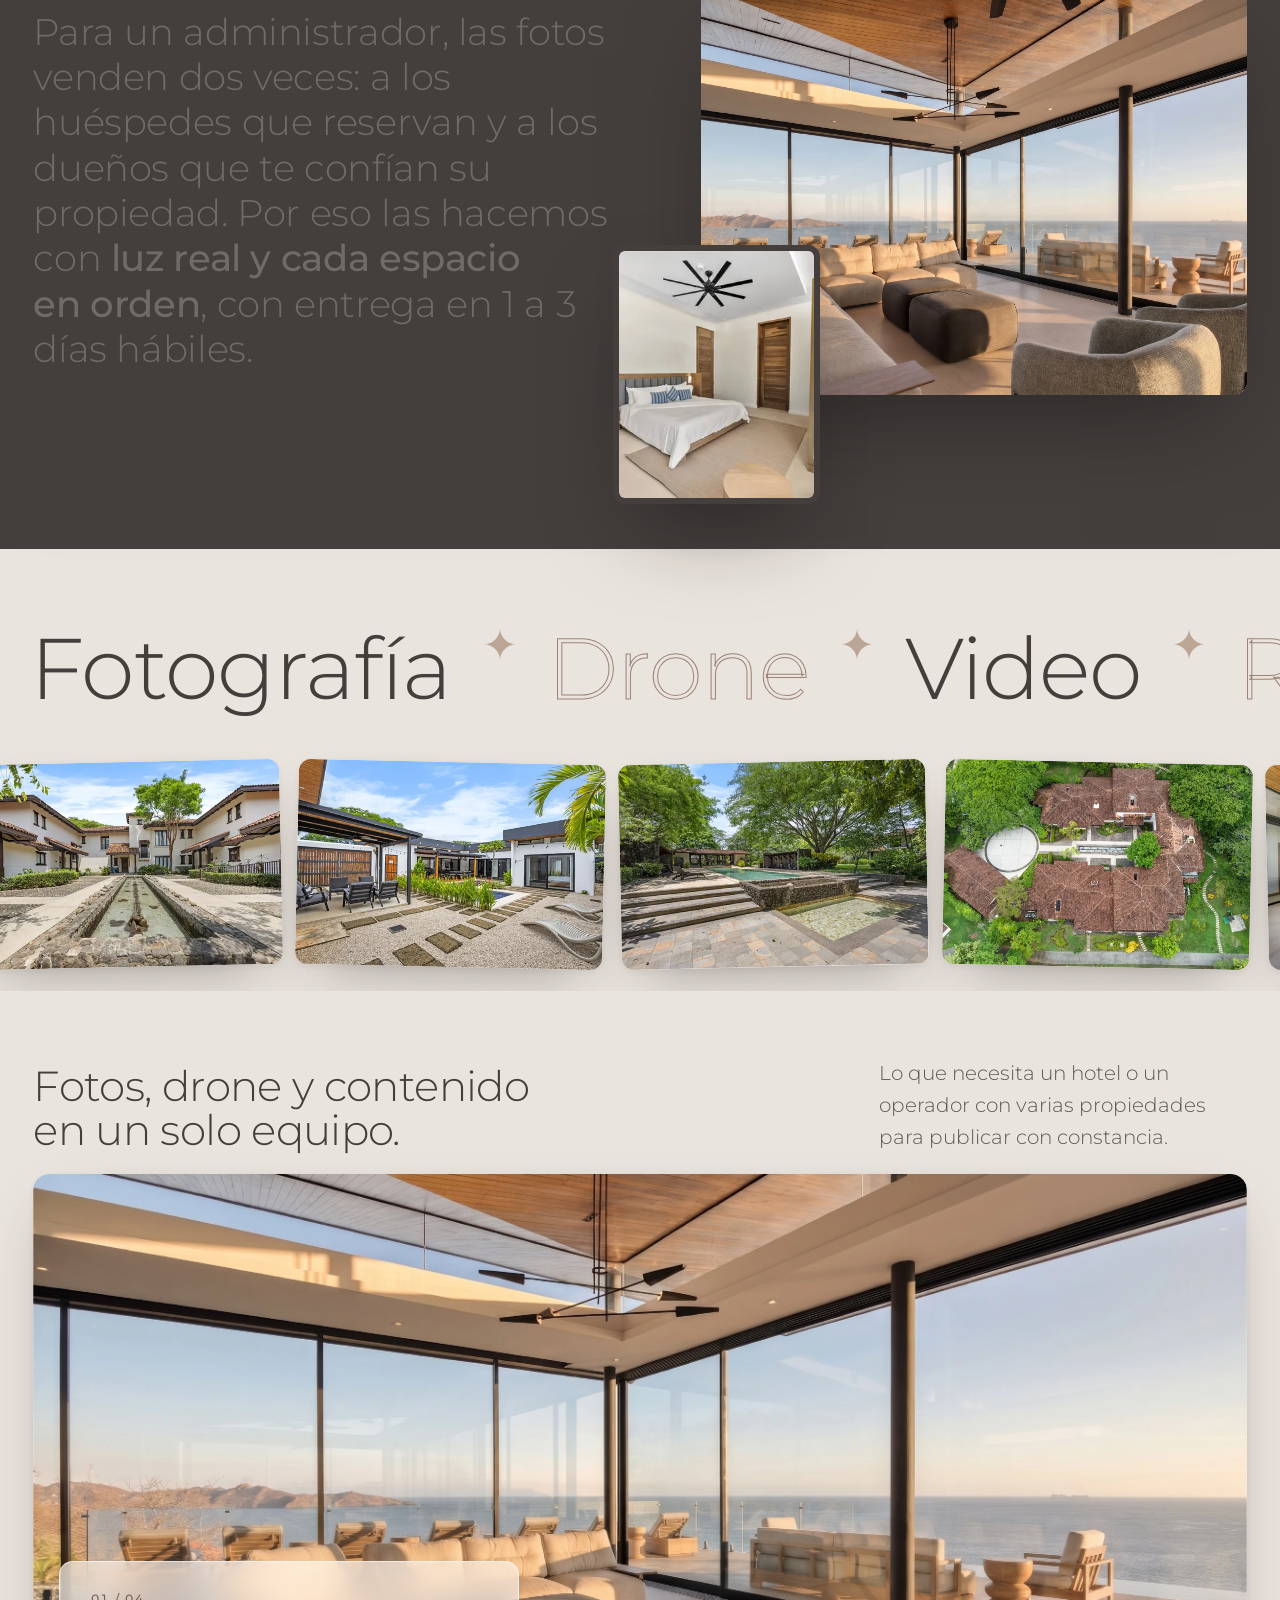
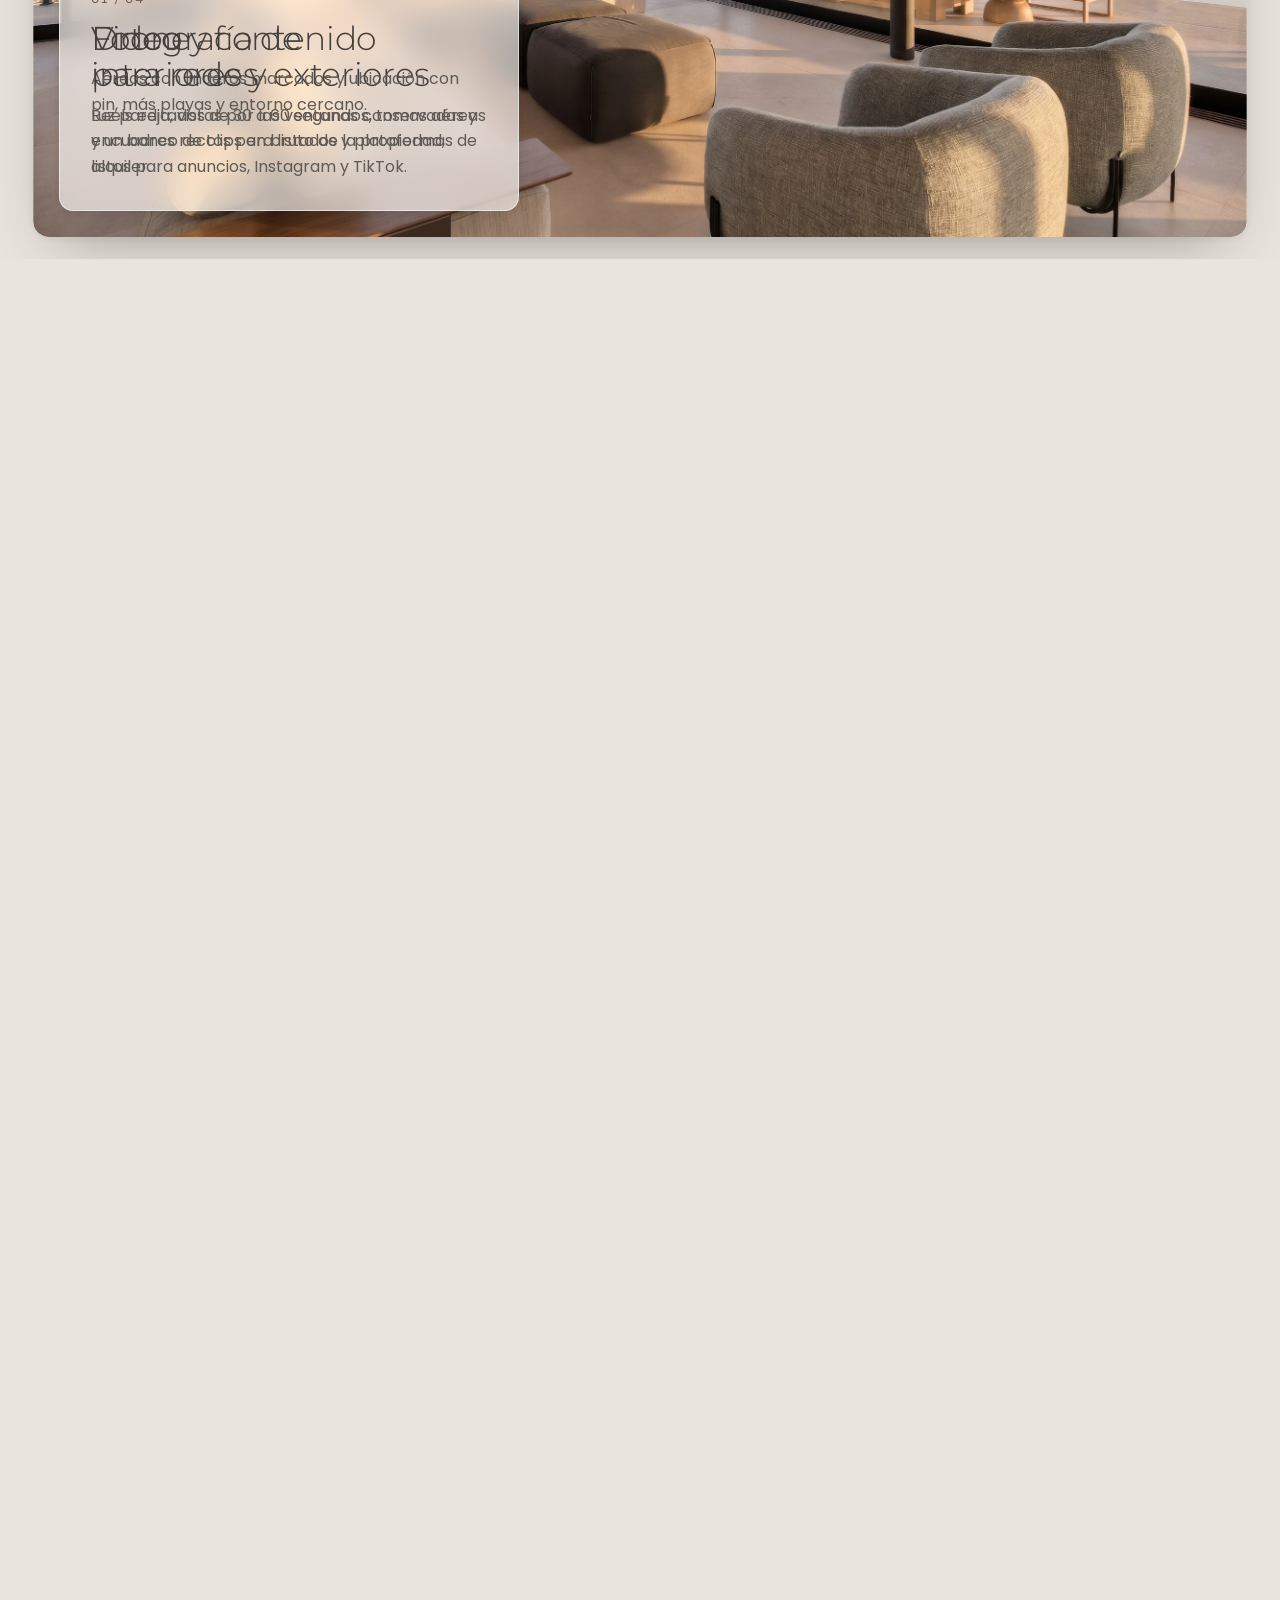
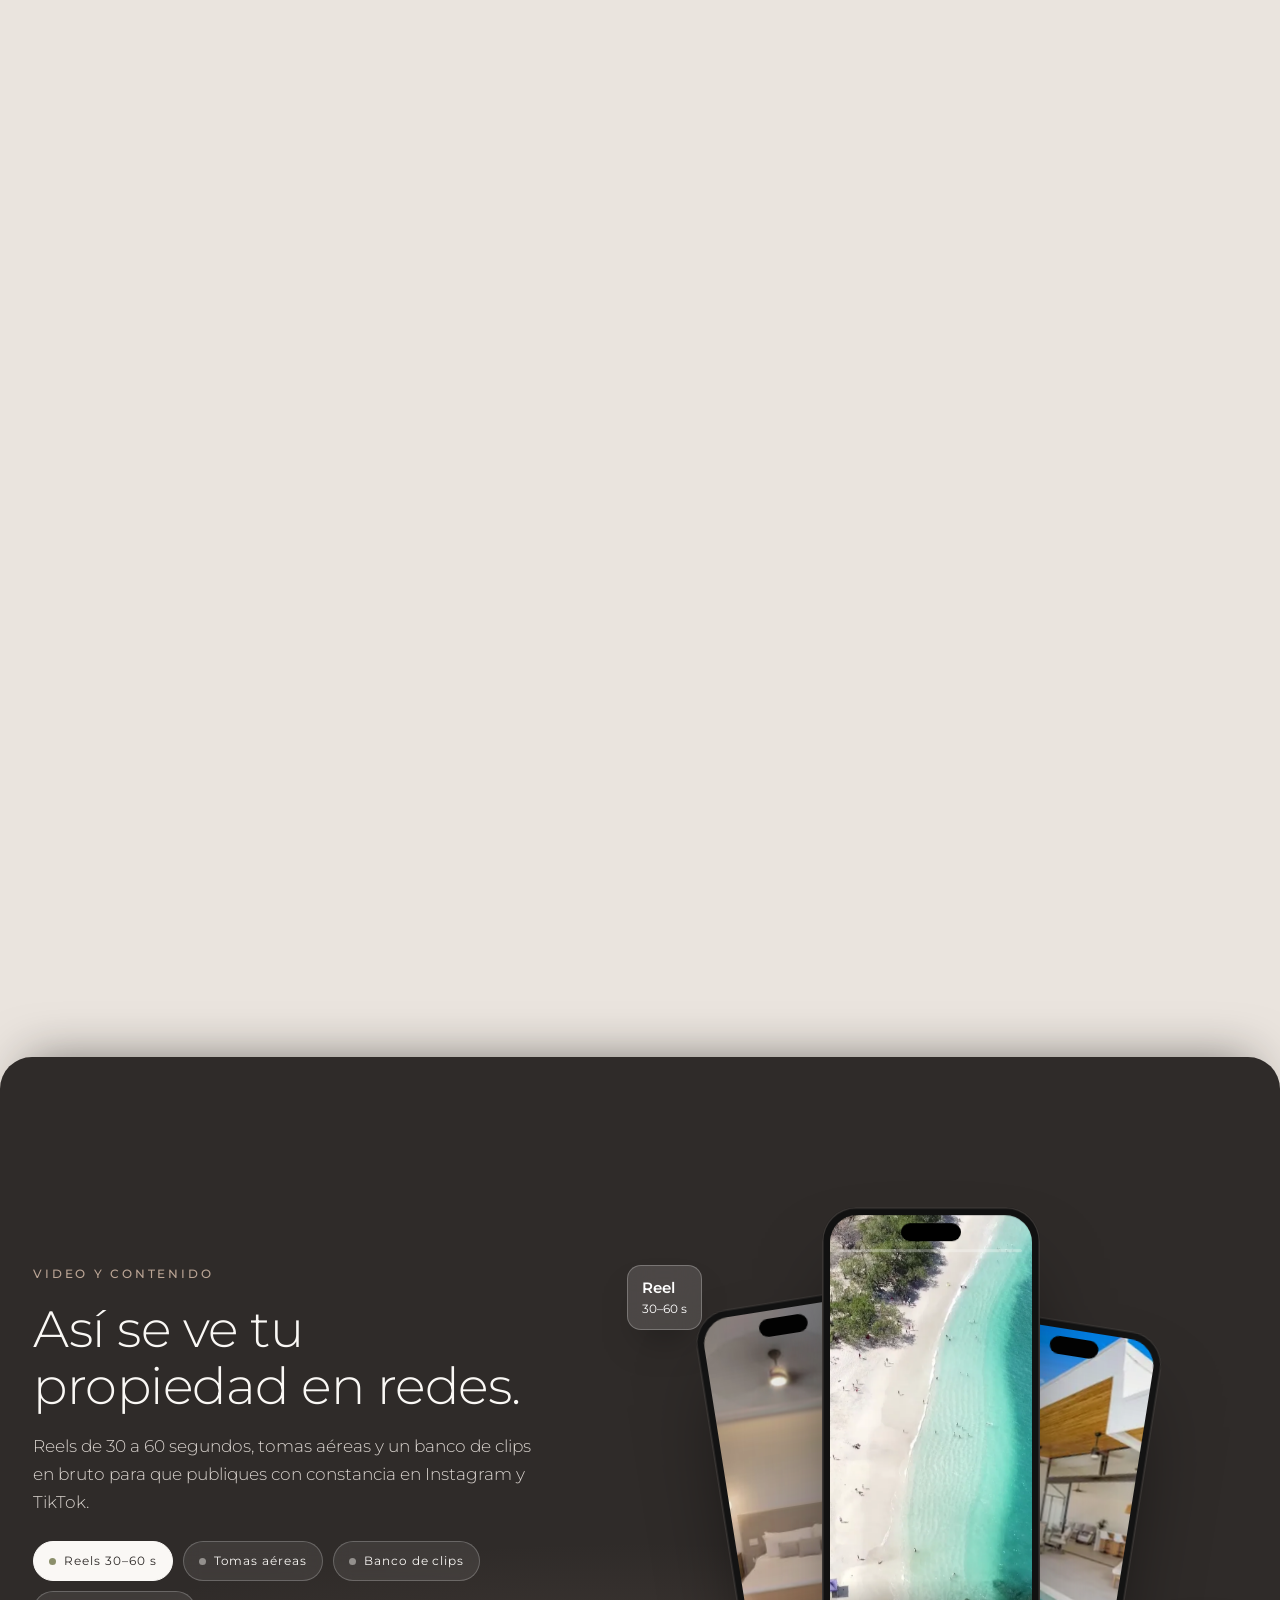
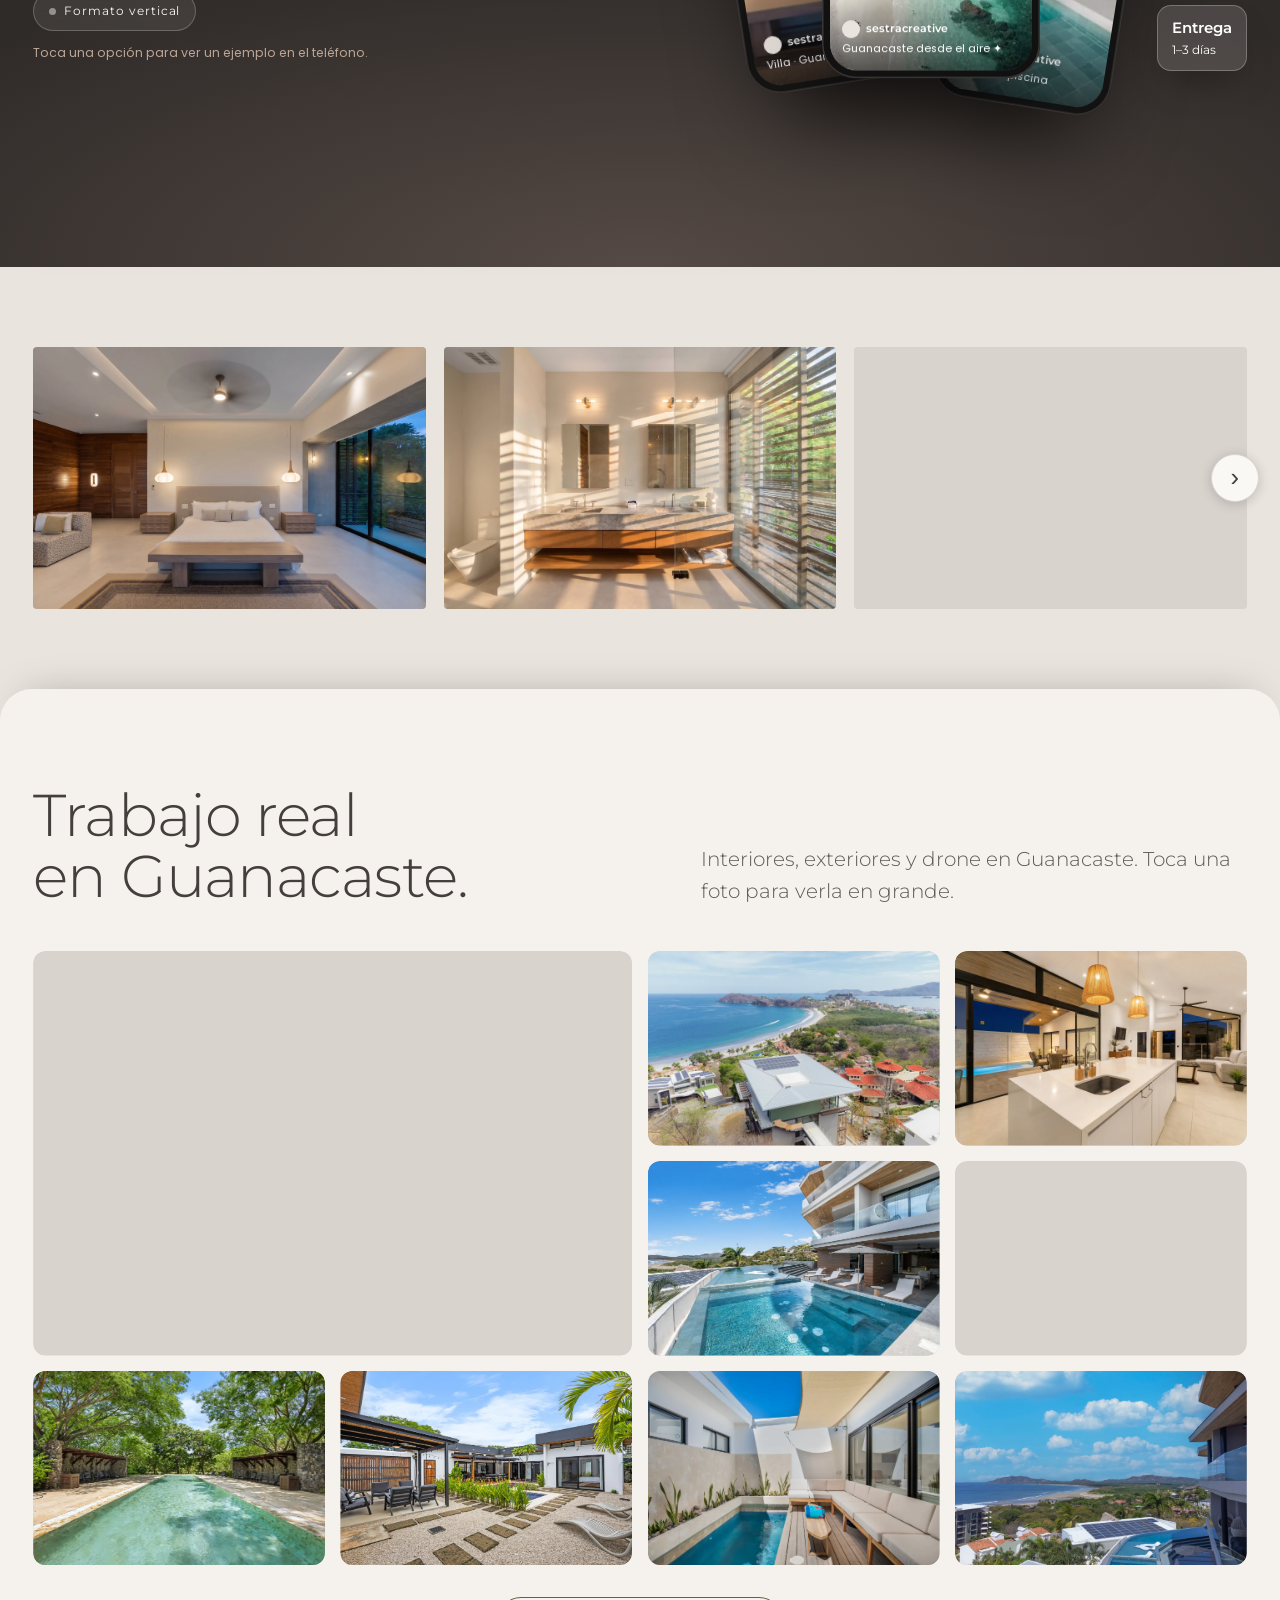
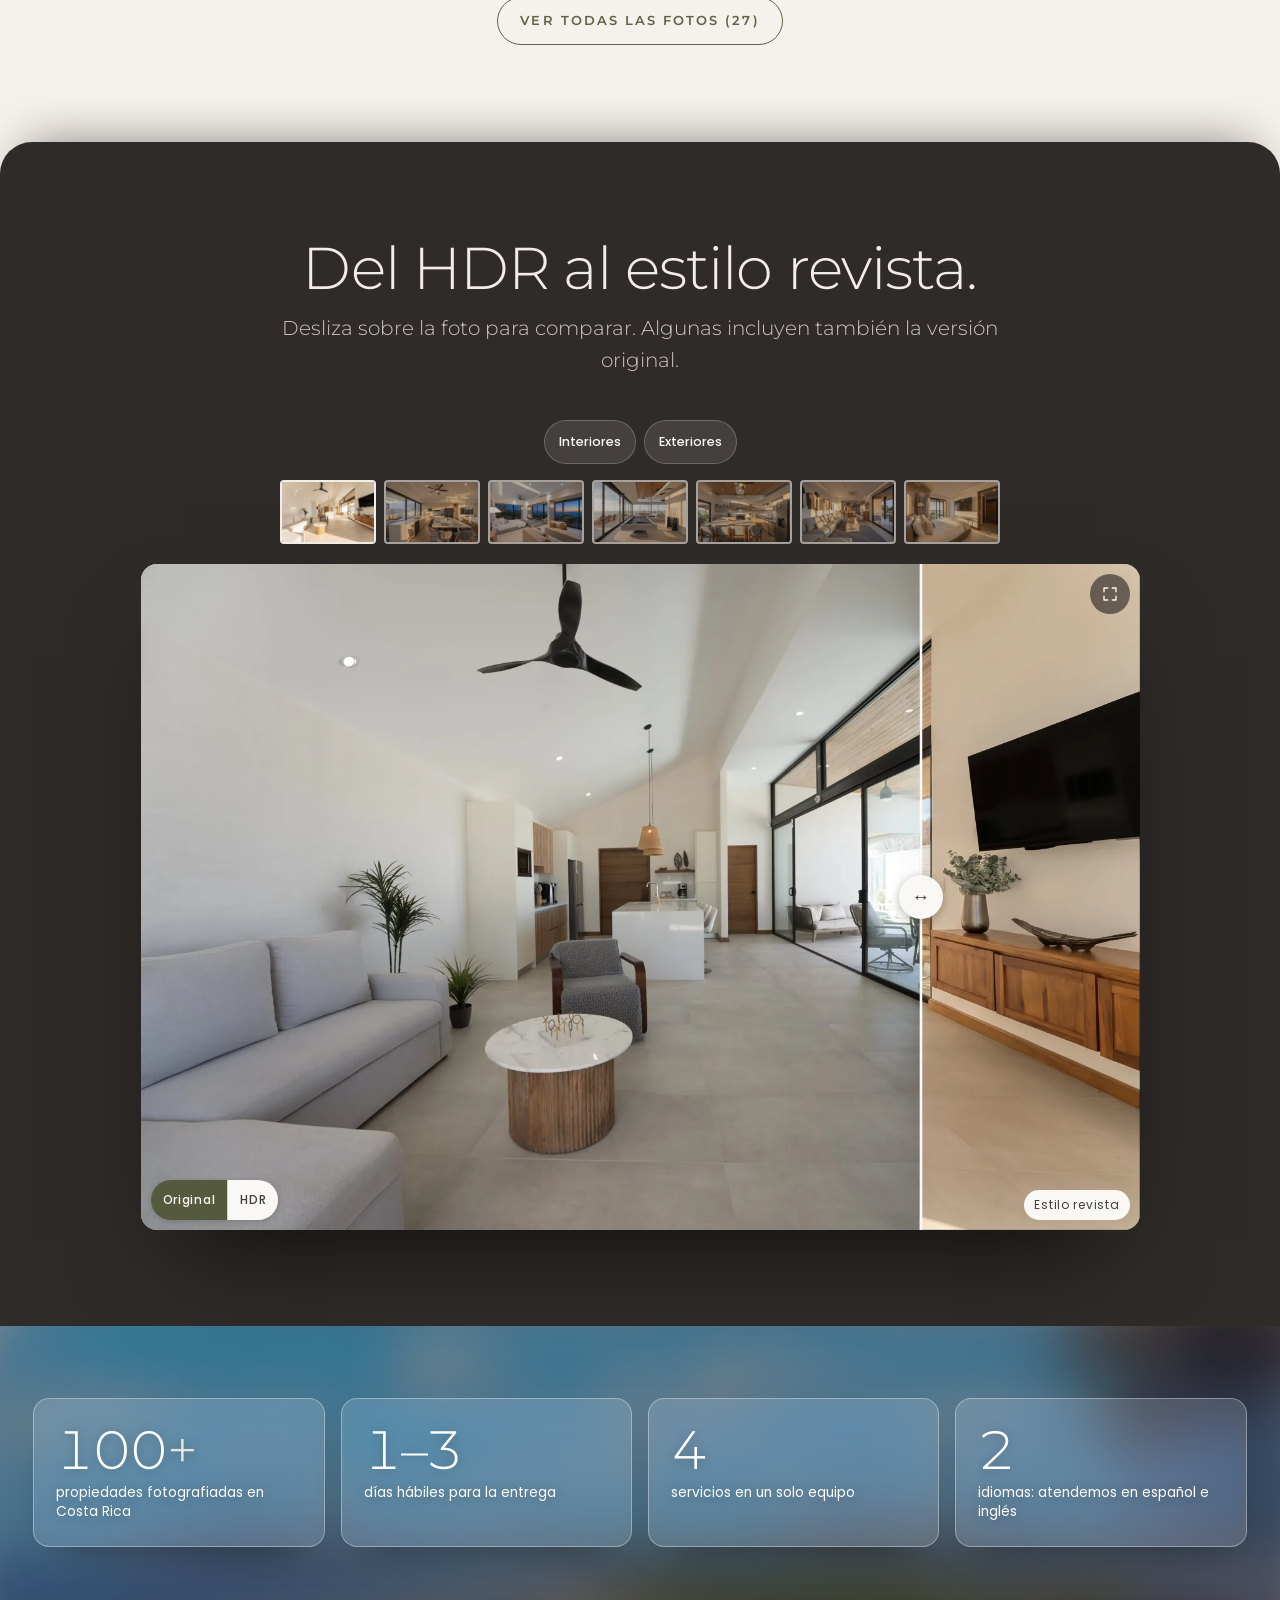
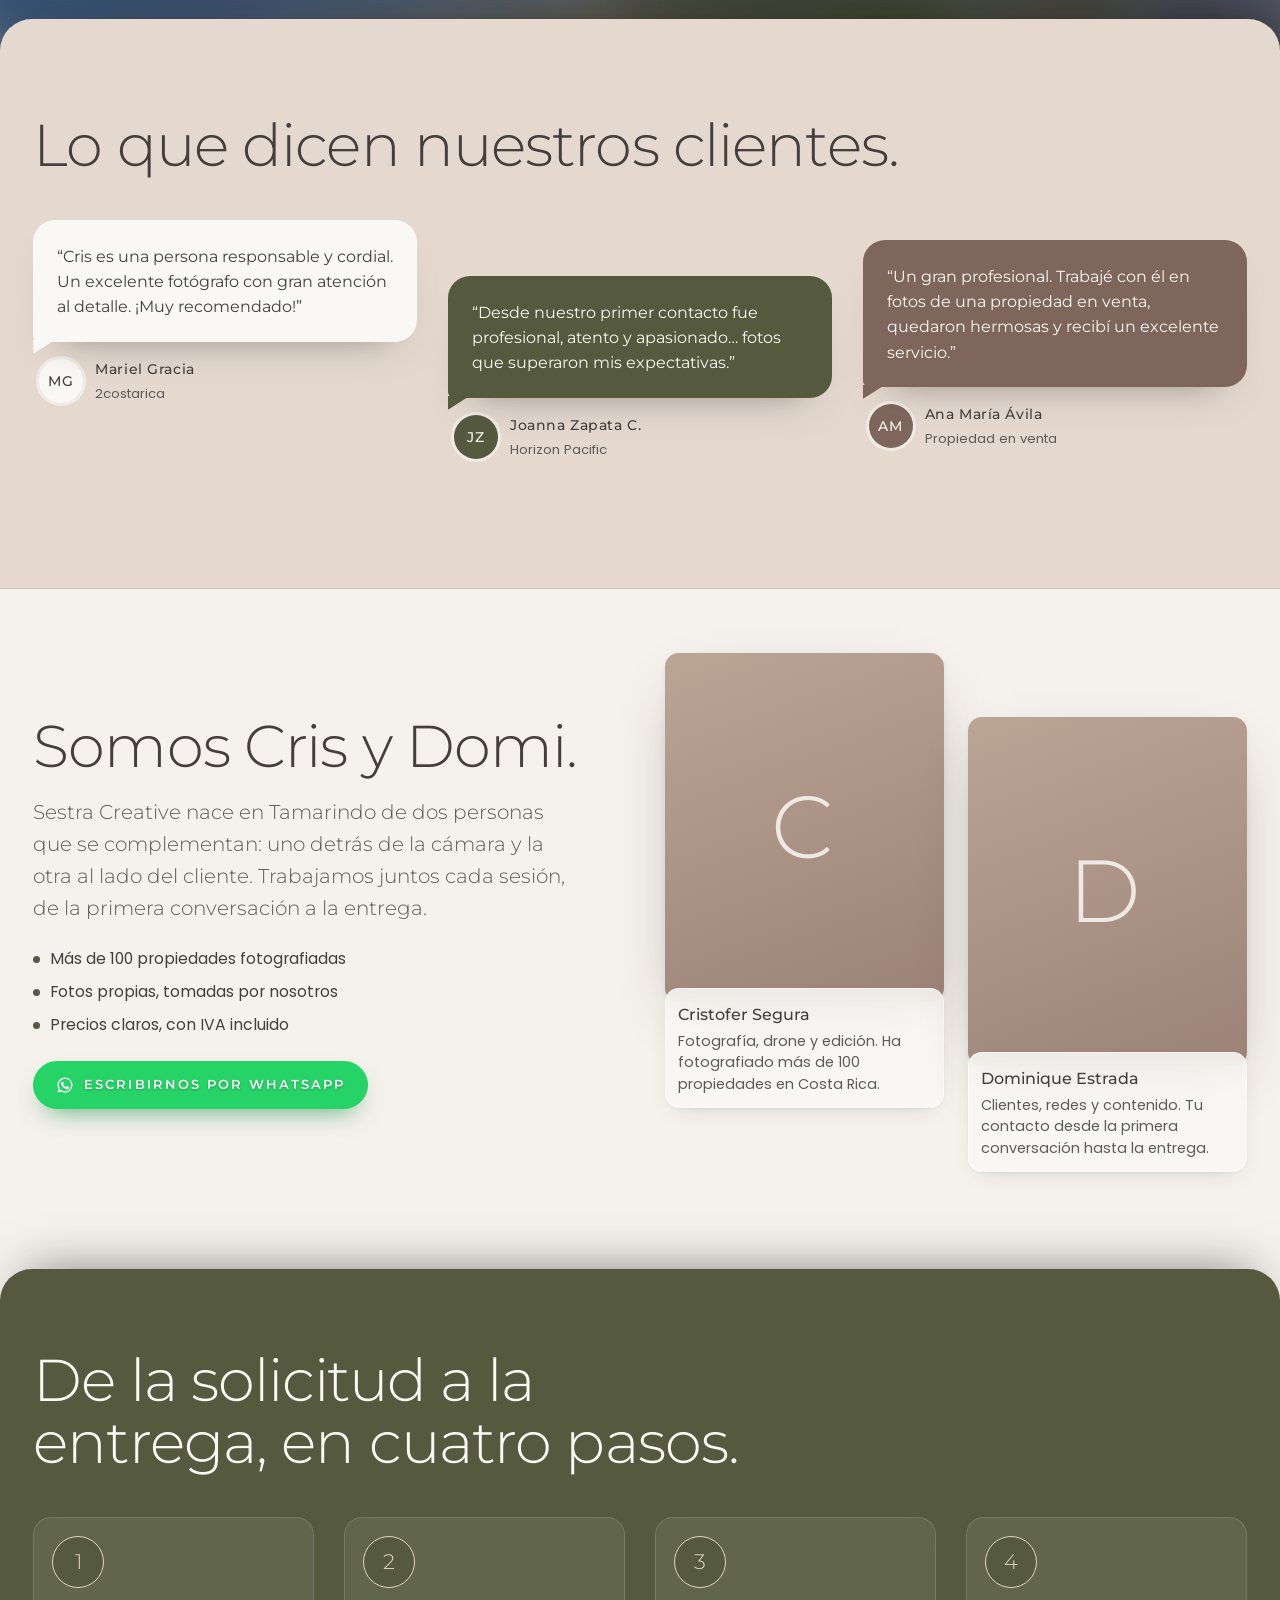
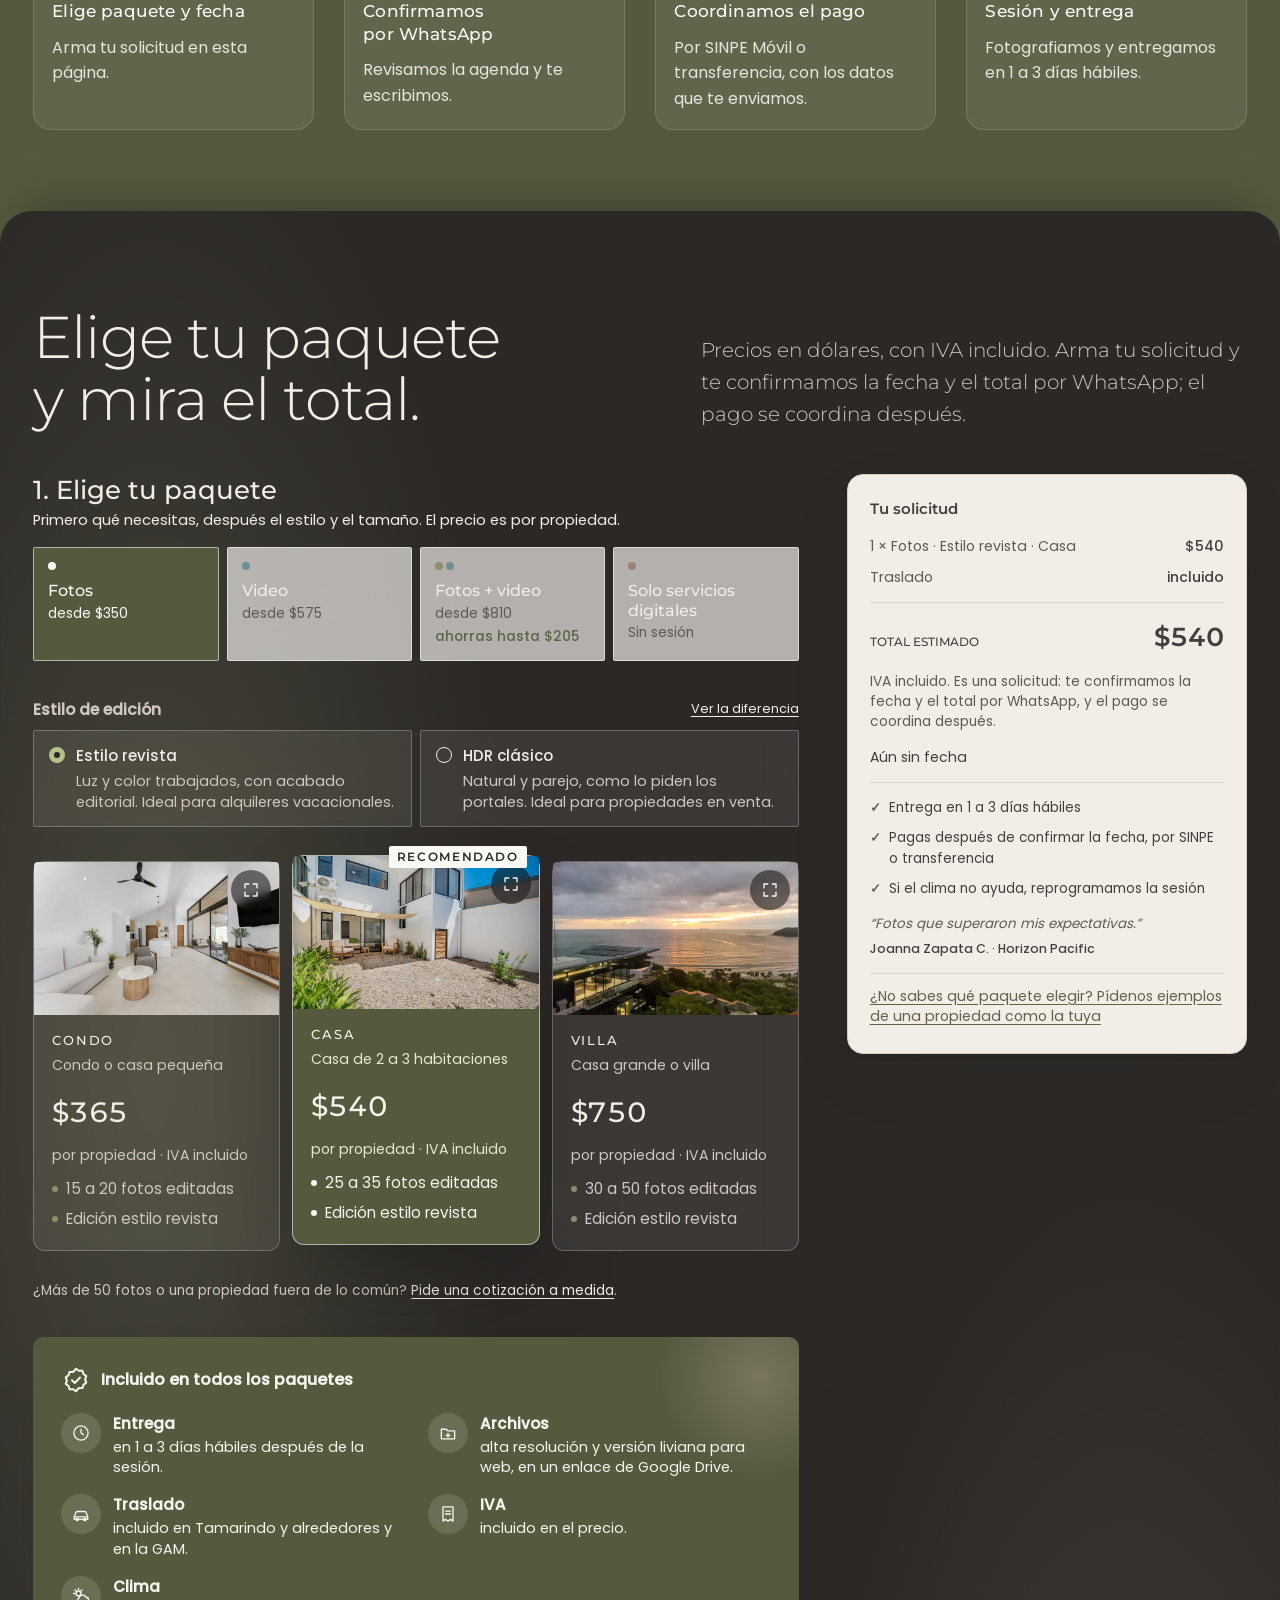
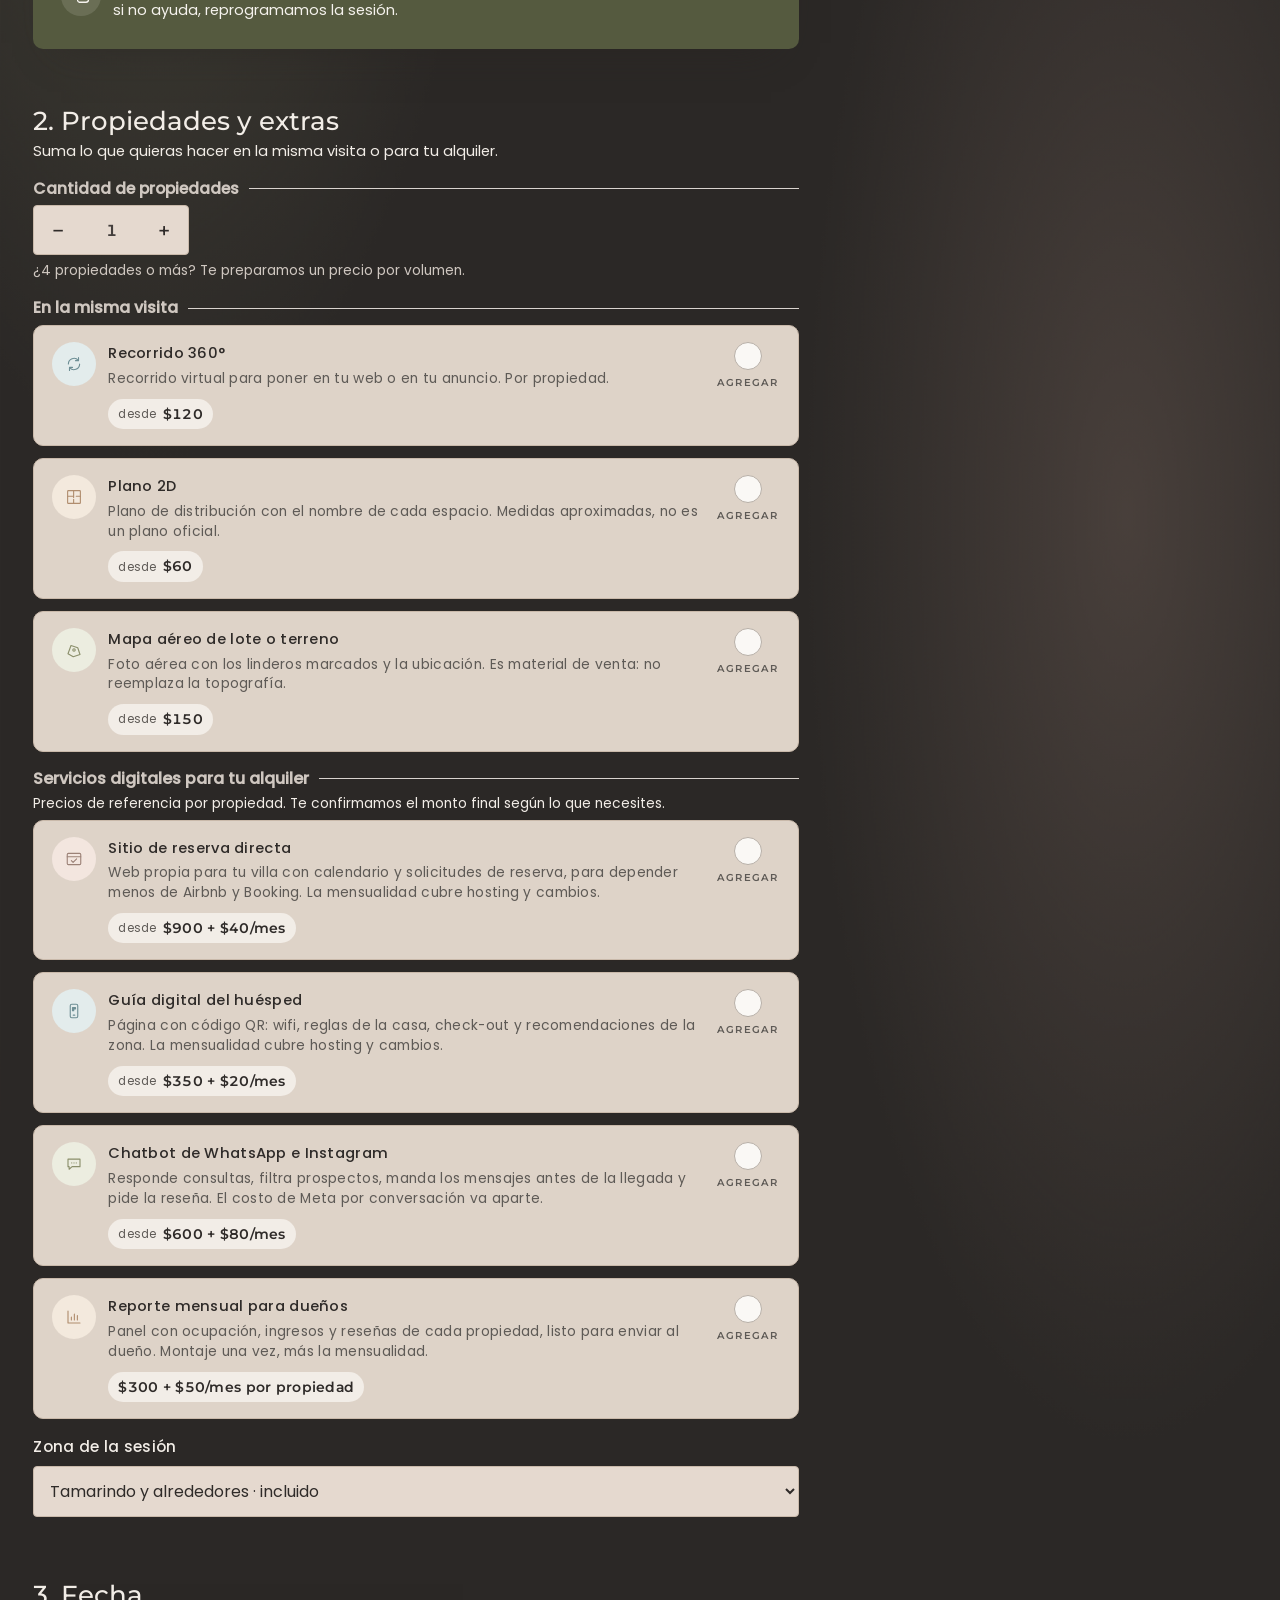
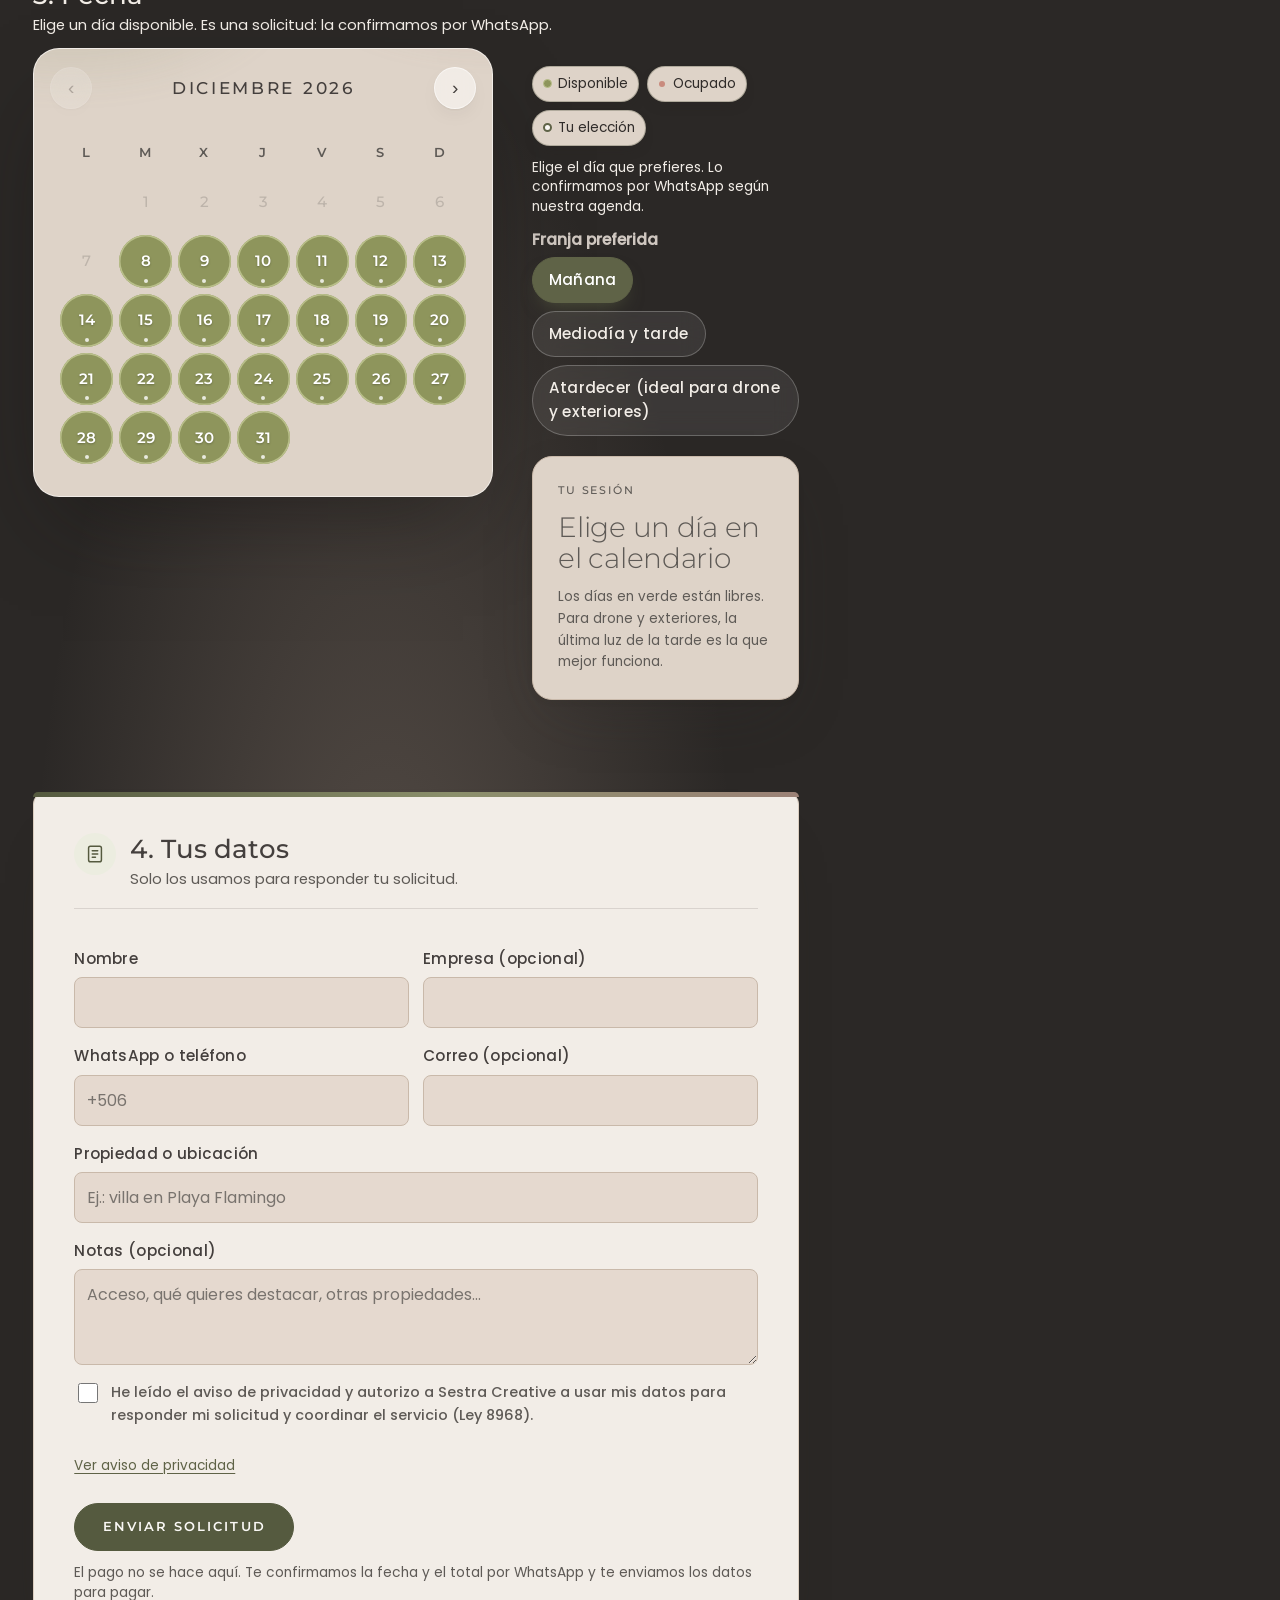
==== commit 0a65b97d: "Proceso: quitar líneas desalineadas sobre las tarjetas Co-Authored-By: Claude Opus 5.5 <noreply@anth" ====
--- a/index.html
+++ b/index.html
@@ -490,8 +490,8 @@
 </style>
 <link rel="preload" as="image" href="assets/hero-dron2-poster.webp" media="(min-width: 861px)" fetchpriority="high">
 <link rel="preload" as="image" href="assets/hero-dron2-cel-poster.webp" media="(max-width: 860px)" fetchpriority="high">
-<link rel="stylesheet" href="css/site2.css?v=1126i">
-<link rel="stylesheet" href="css/depth.css?v=1126i">
+<link rel="stylesheet" href="css/site2.css?v=1126j">
+<link rel="stylesheet" href="css/depth.css?v=1126j">
 </head>
 <body>
 
@@ -773,9 +773,9 @@
   <span>WhatsApp</span>
 </a></aside>
 <div class="toast" id="toast" role="status" hidden></div>
-<script src="js/site2.js?v=1126i" defer></script>
-<script src="js/moments.js?v=1126i" defer></script>
-<script src="js/depth.js?v=1126i" defer></script>
+<script src="js/site2.js?v=1126j" defer></script>
+<script src="js/moments.js?v=1126j" defer></script>
+<script src="js/depth.js?v=1126j" defer></script>
 <dialog class="lb" id="lb"><button class="lb-x" id="lb-x" type="button">&times;</button><button class="lb-p" id="lb-p" type="button">&lsaquo;</button><img id="lb-img" alt=""><p id="lb-cap"></p><button class="lb-n" id="lb-n" type="button">&rsaquo;</button></dialog>
 <script>
 /* ============ CONFIGURACIÓN (lo único que hay que tocar para publicar) ============ */
--- a/css/depth.css
+++ b/css/depth.css
@@ -679,3 +679,5 @@
 
 /* celular: números del proceso quietos, foco visible en carruseles */
 @media (max-width:640px){html.dp #process li::before{transition:none!important}html.dp .dp-car:focus-visible{outline:2px solid currentColor;outline-offset:4px}}
+/* proceso en tarjetas: sin líneas que cruzan las tarjetas (quedaban desalineadas de los números) */
+html.dp #process::before,html.dp #proceso .steps4 li::after{display:none!important;content:none!important}
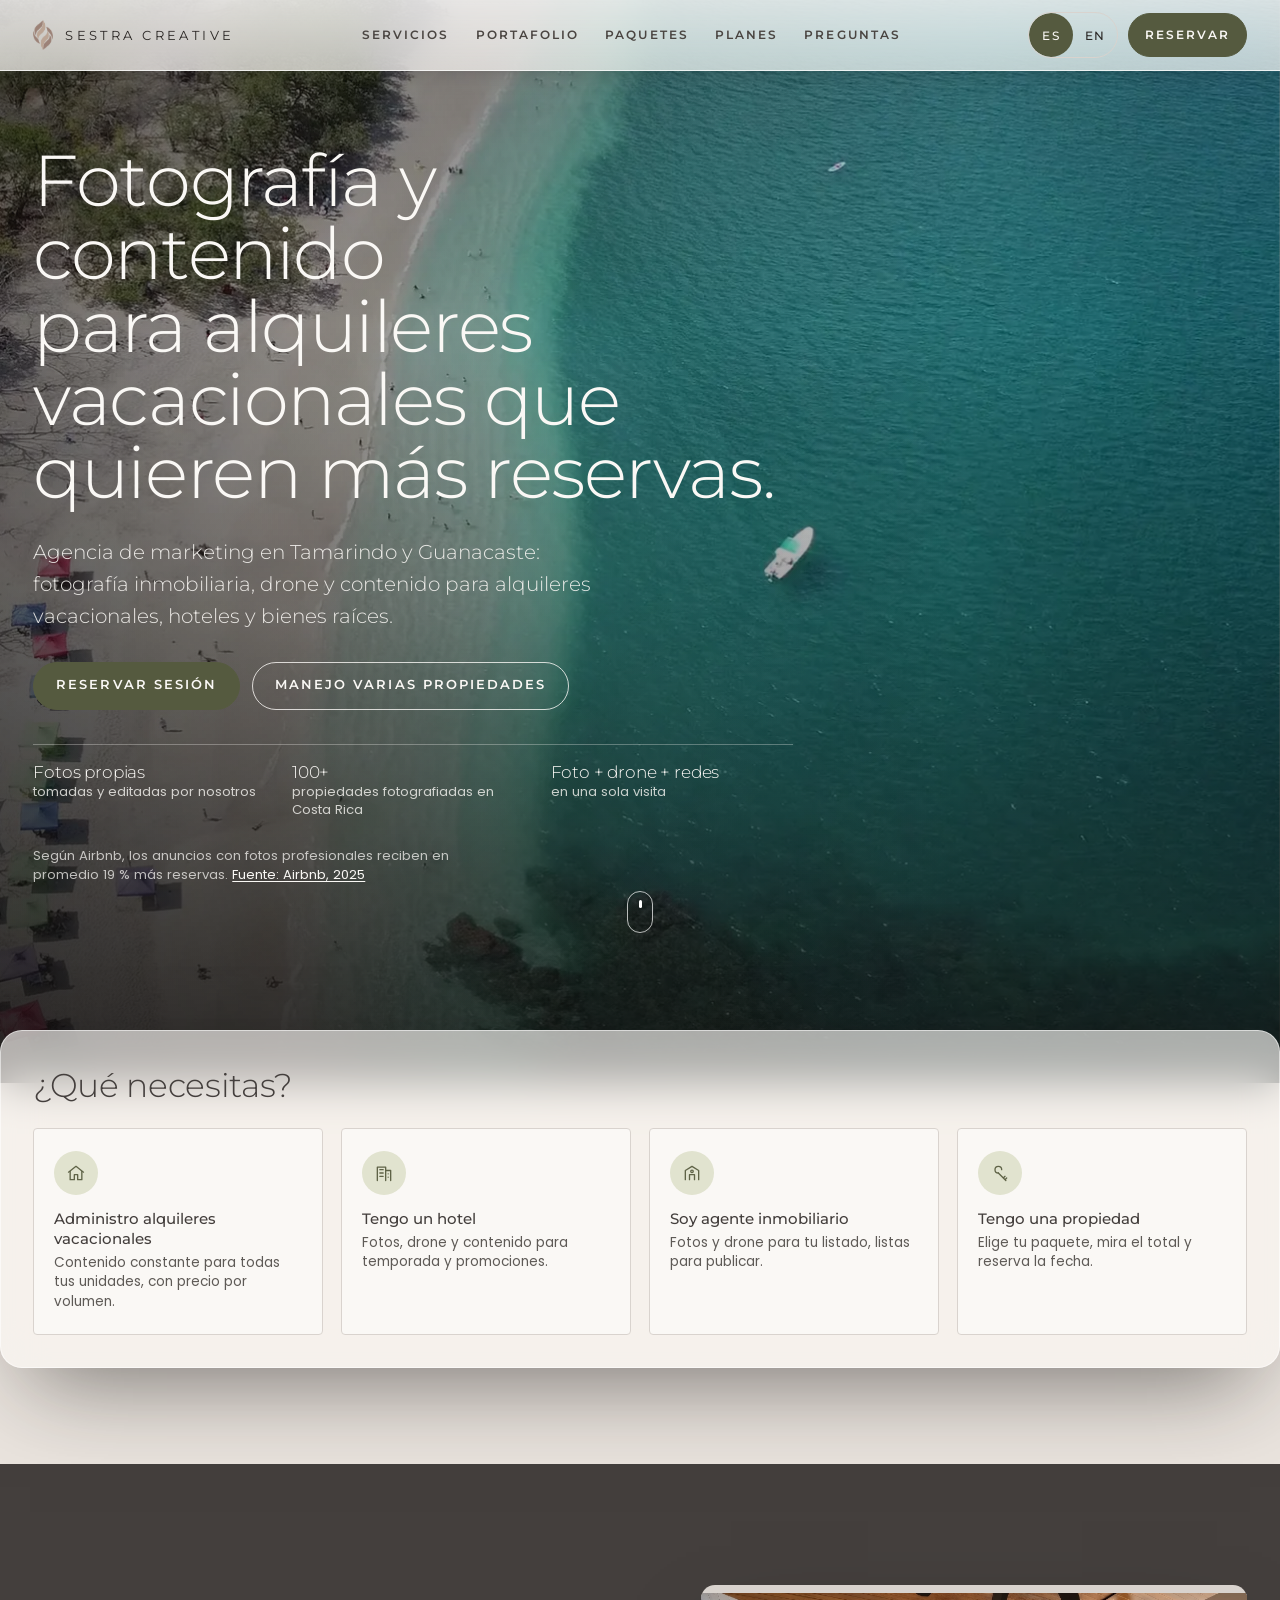
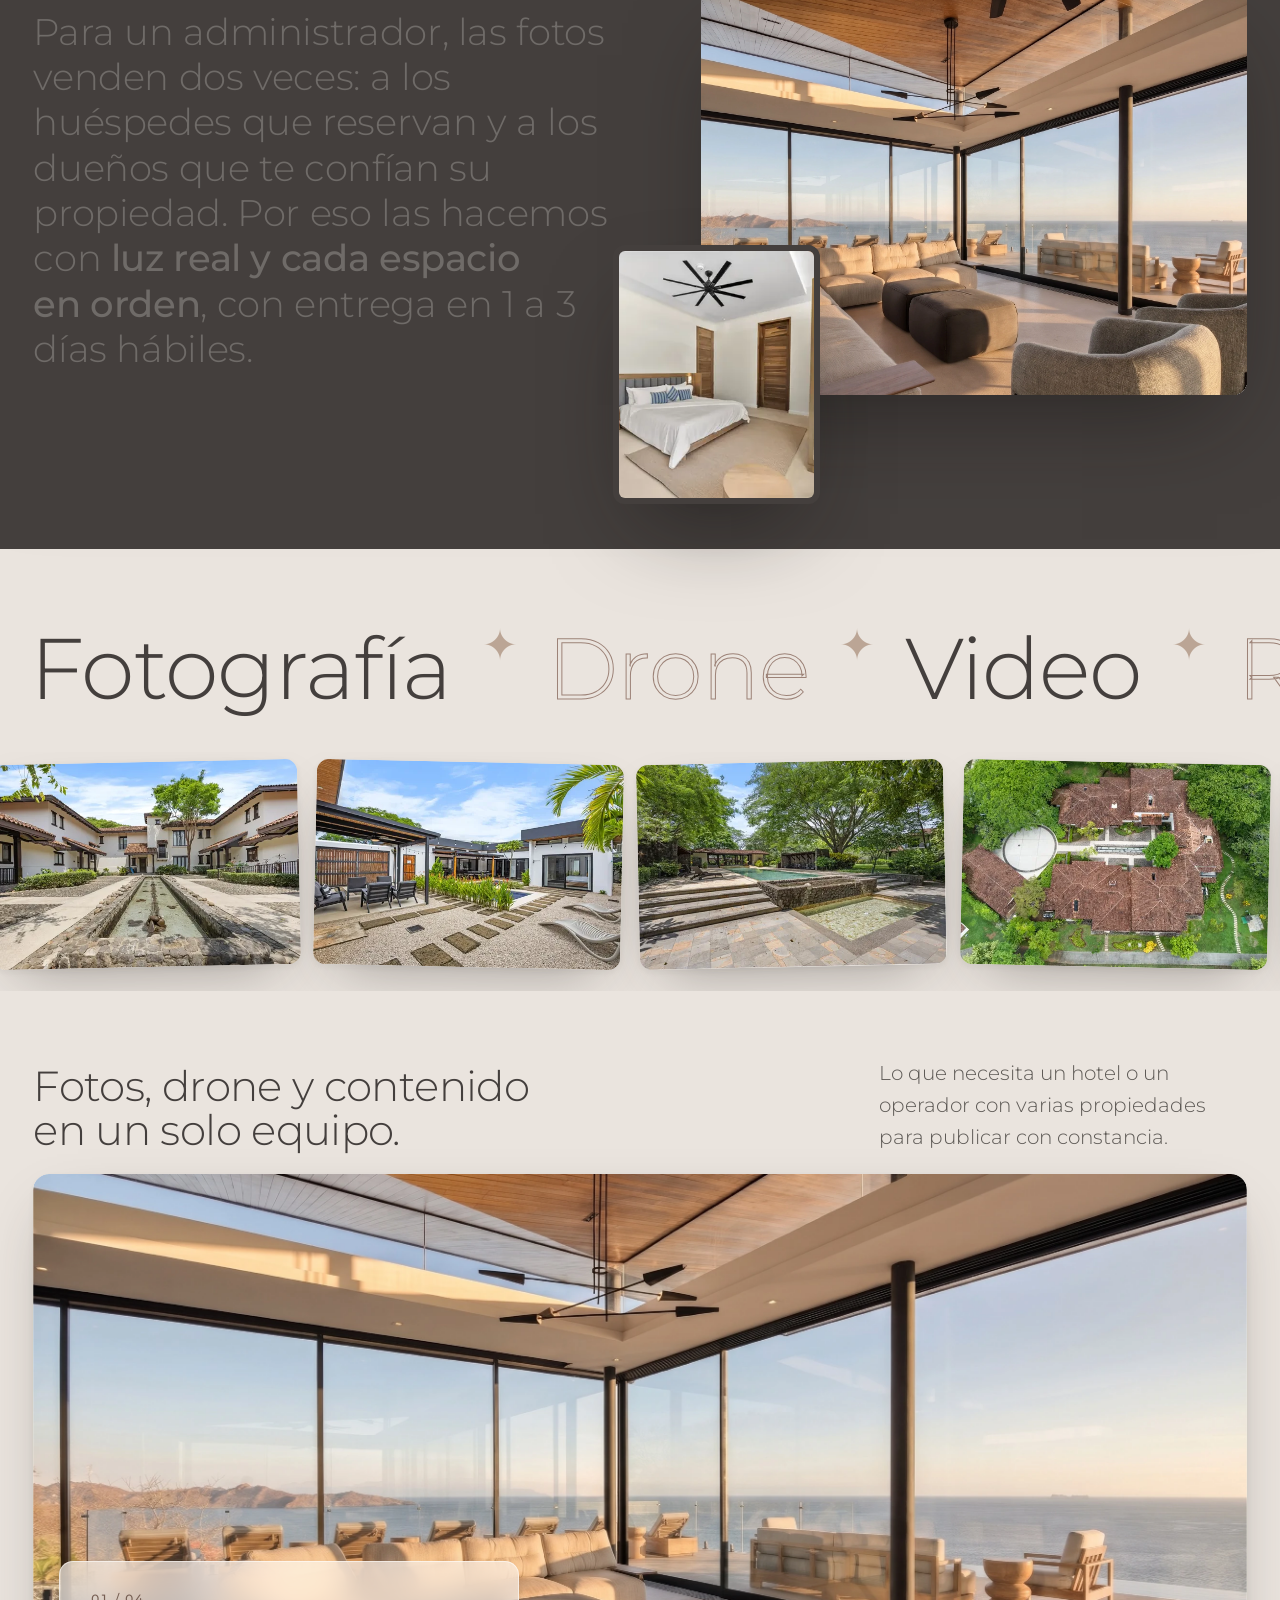
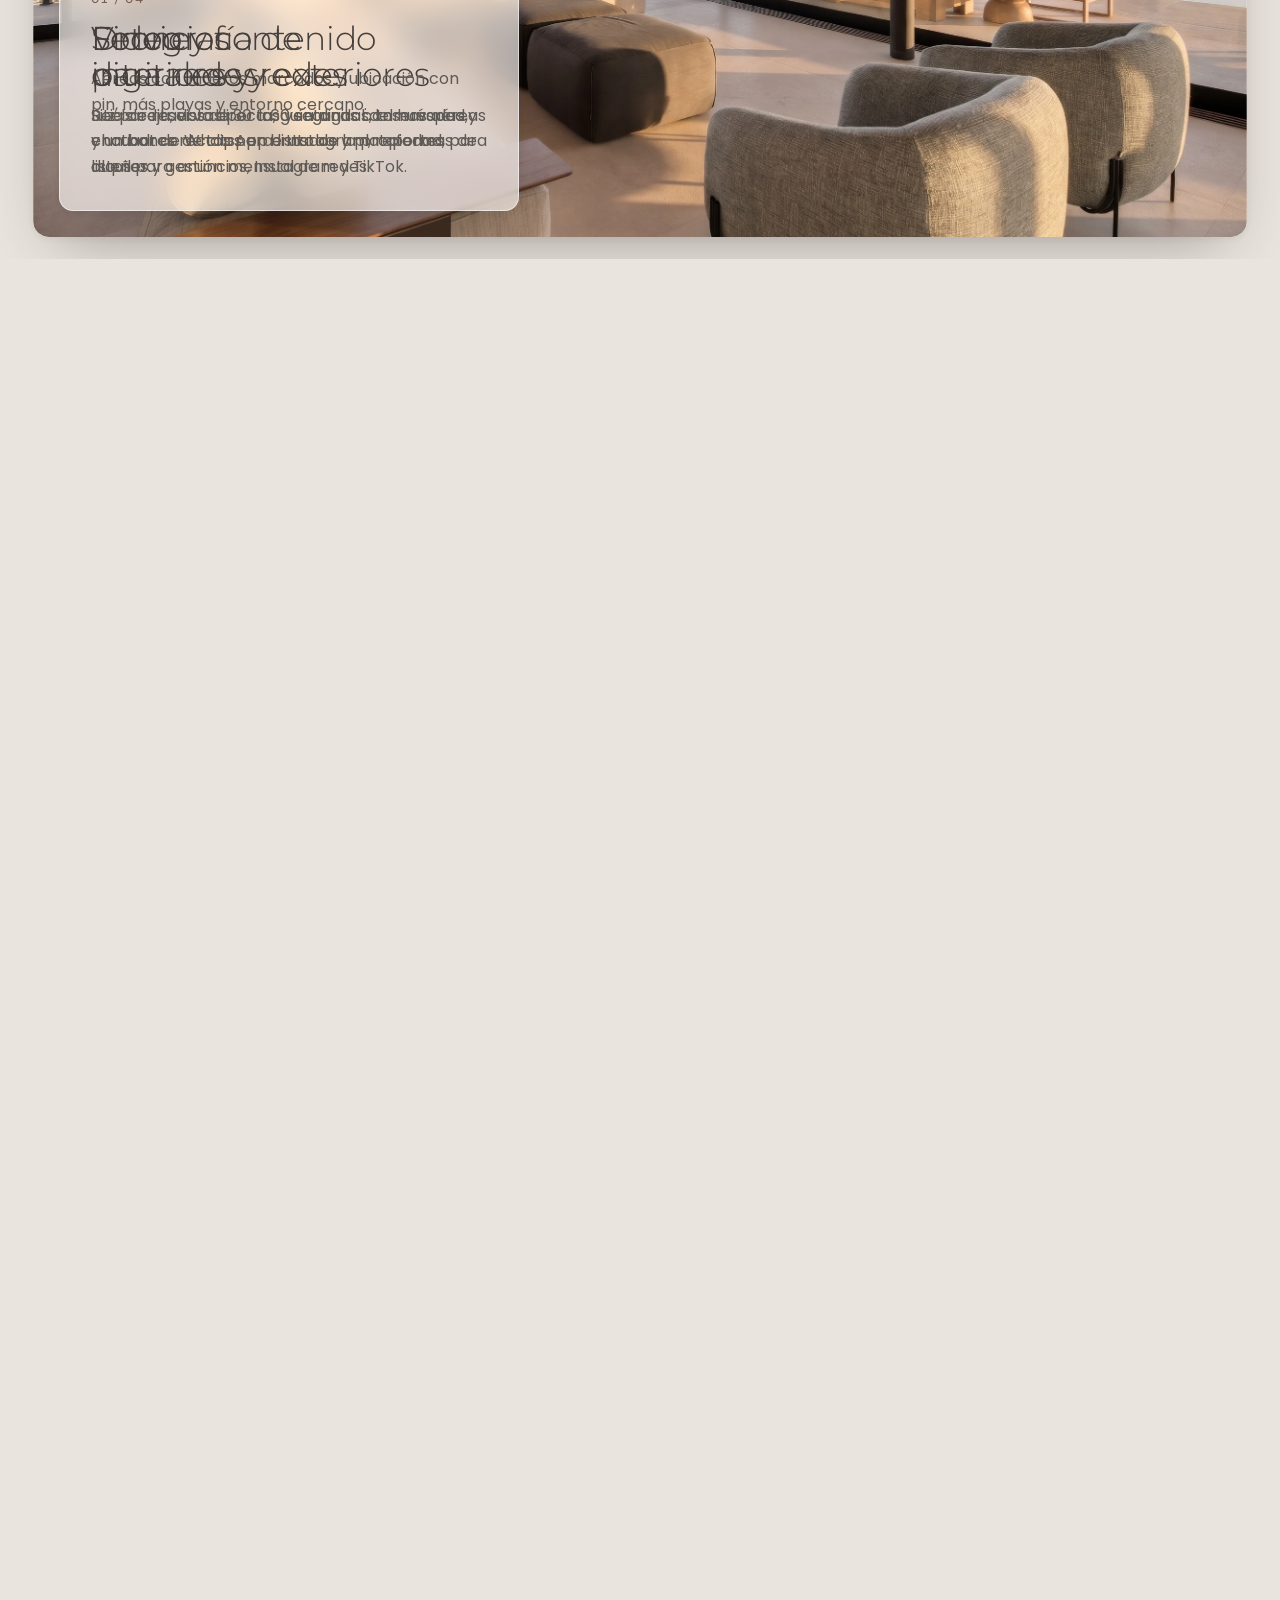
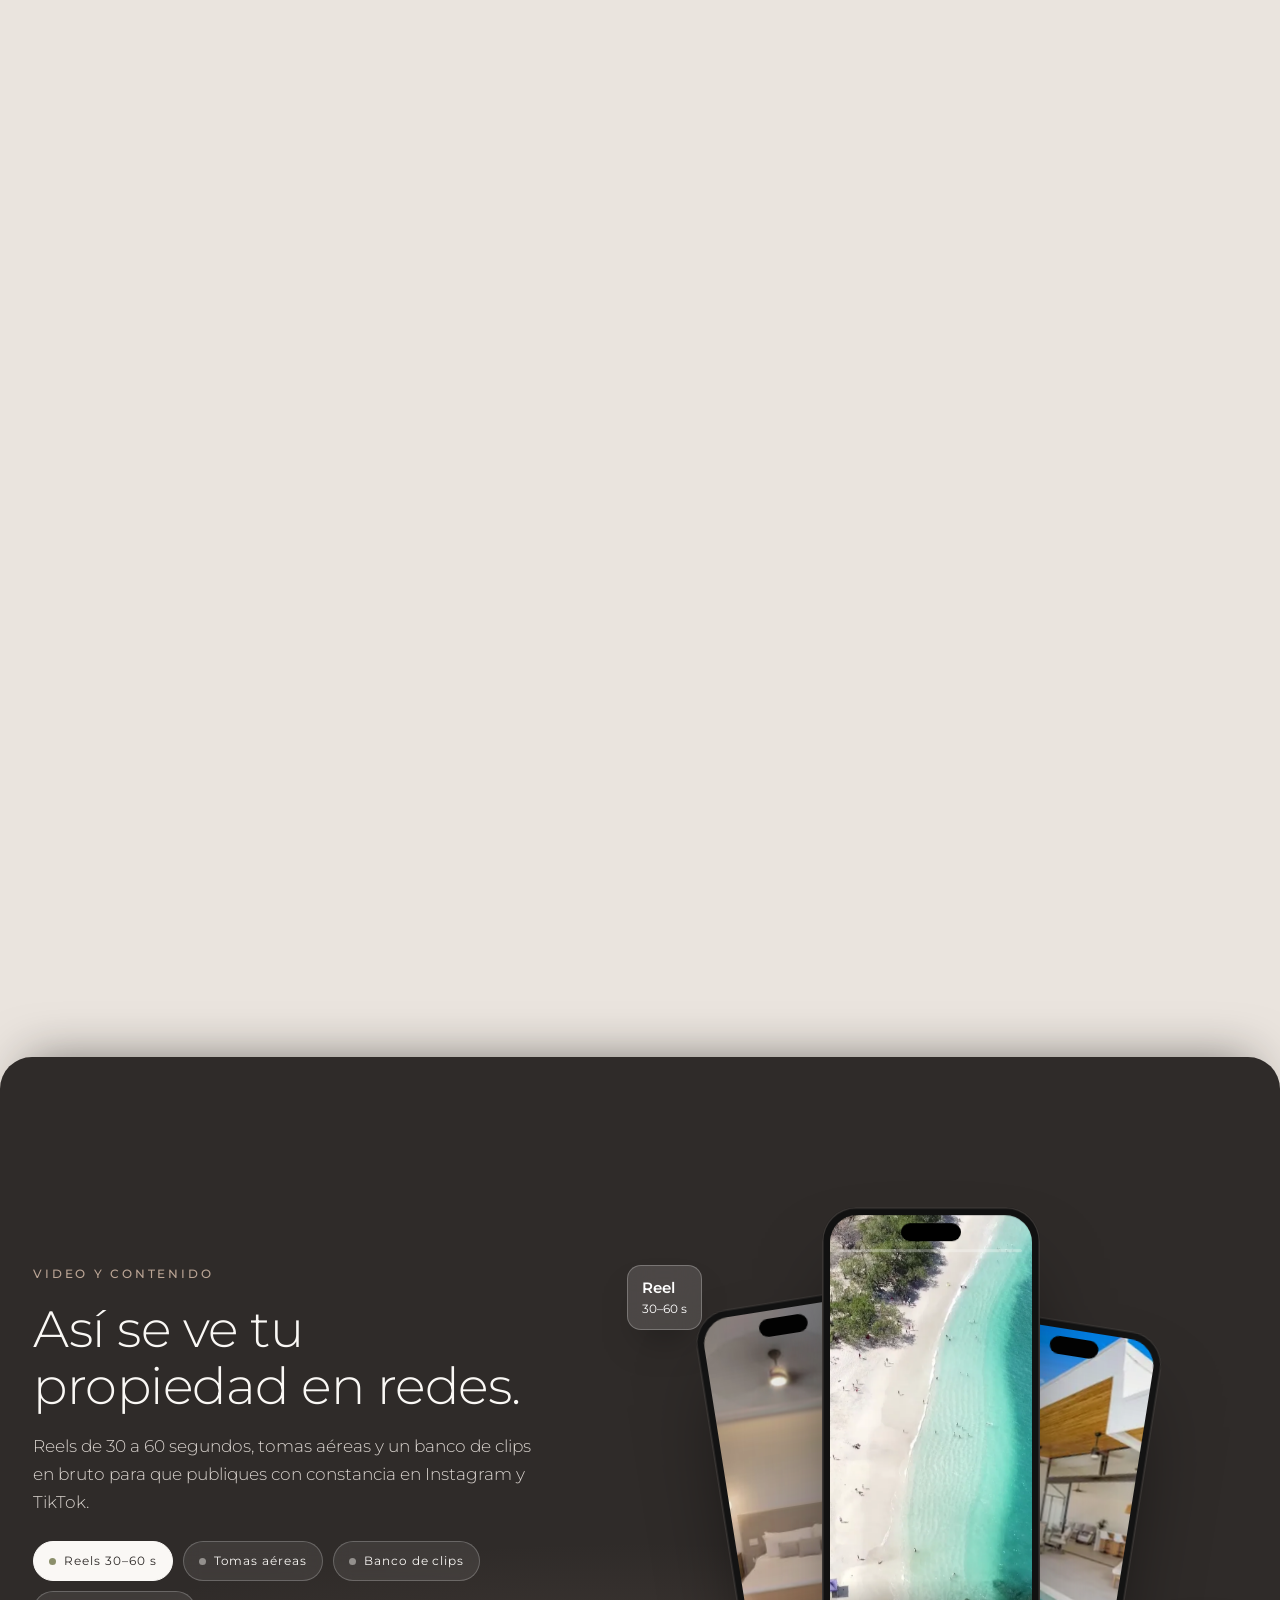
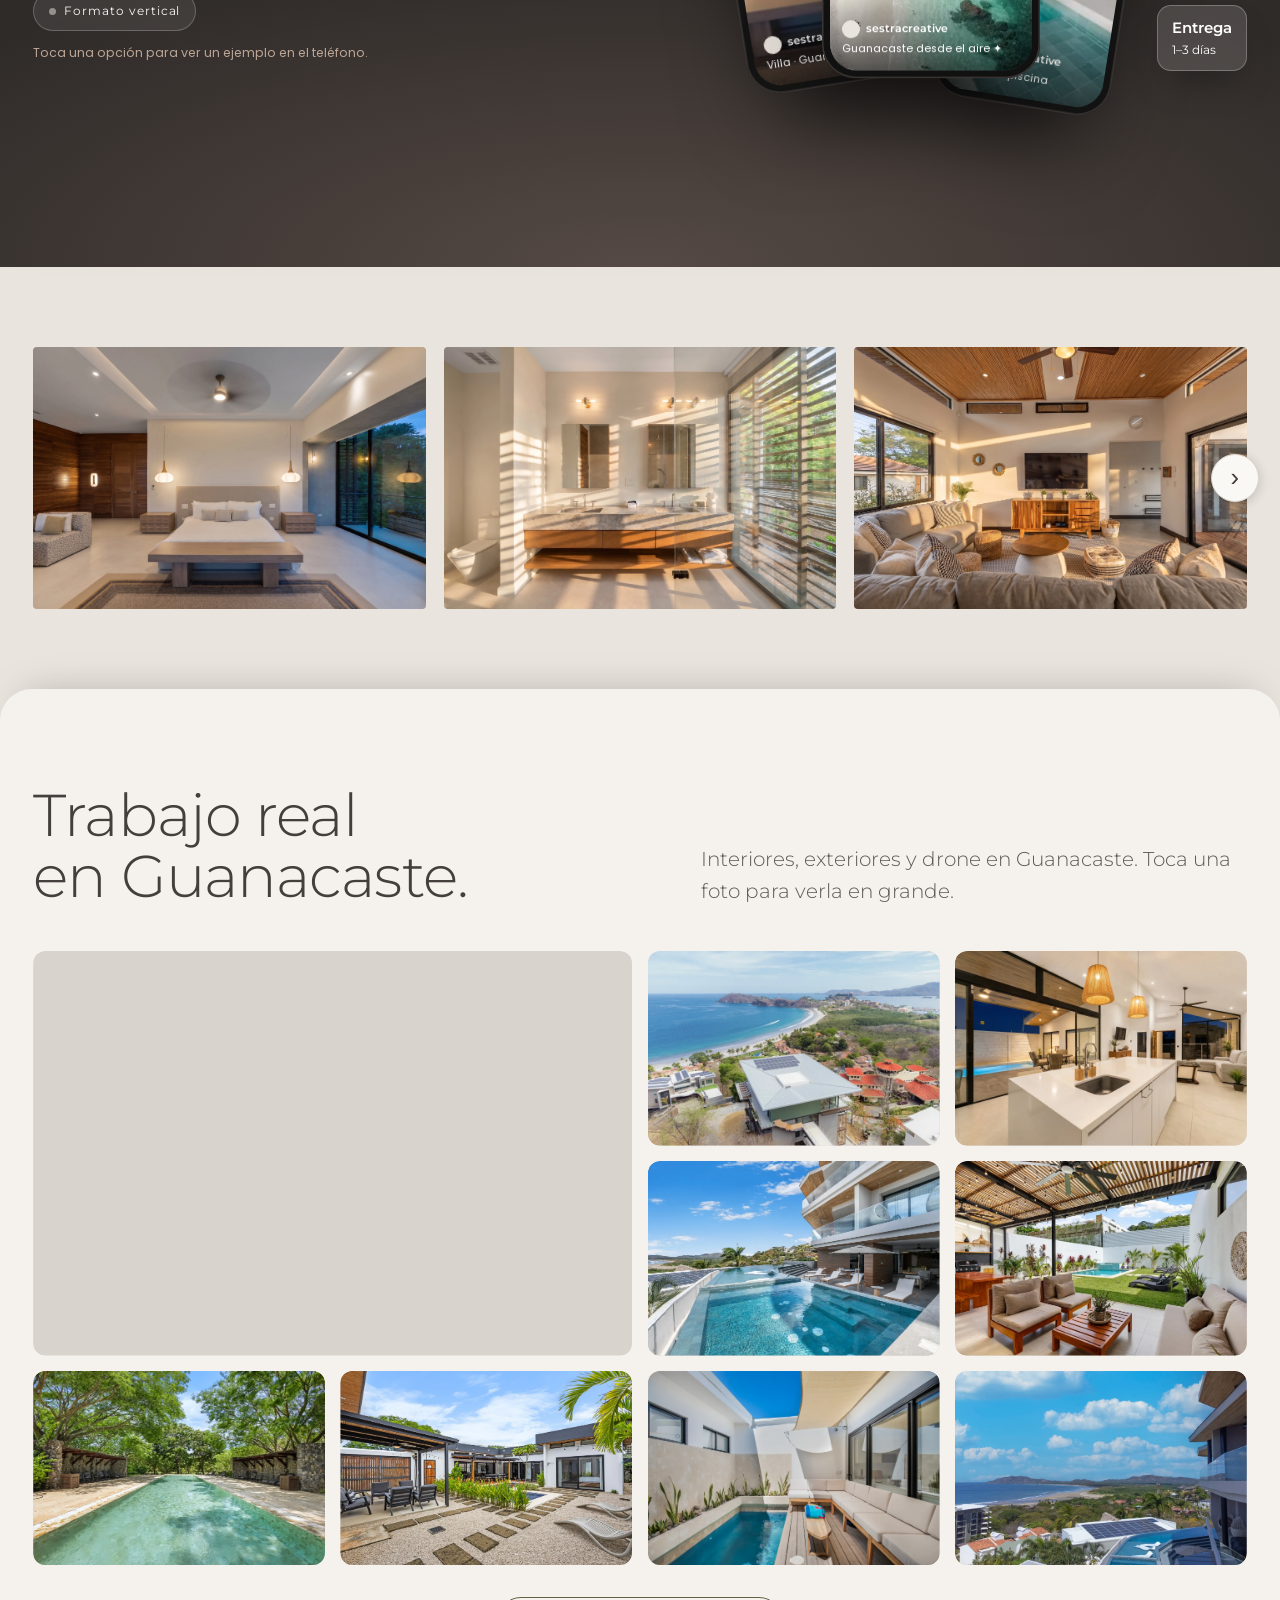
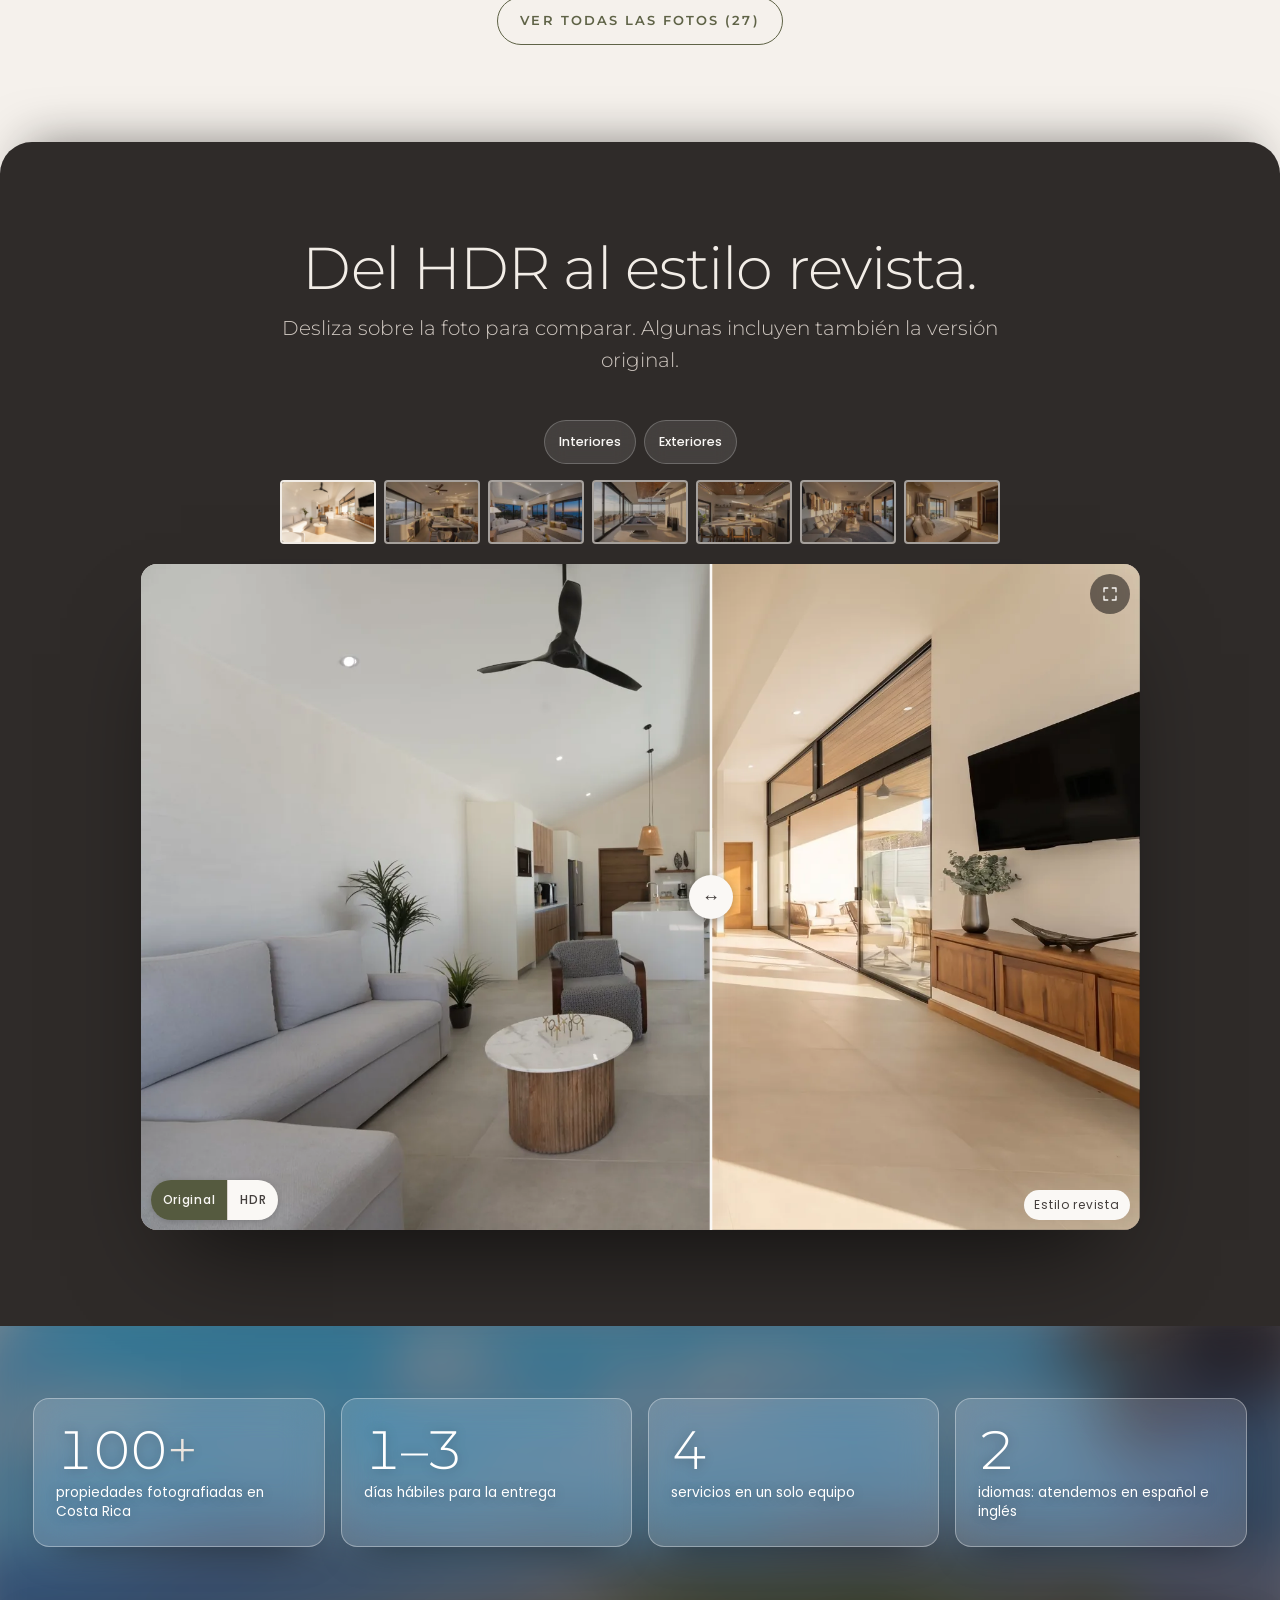
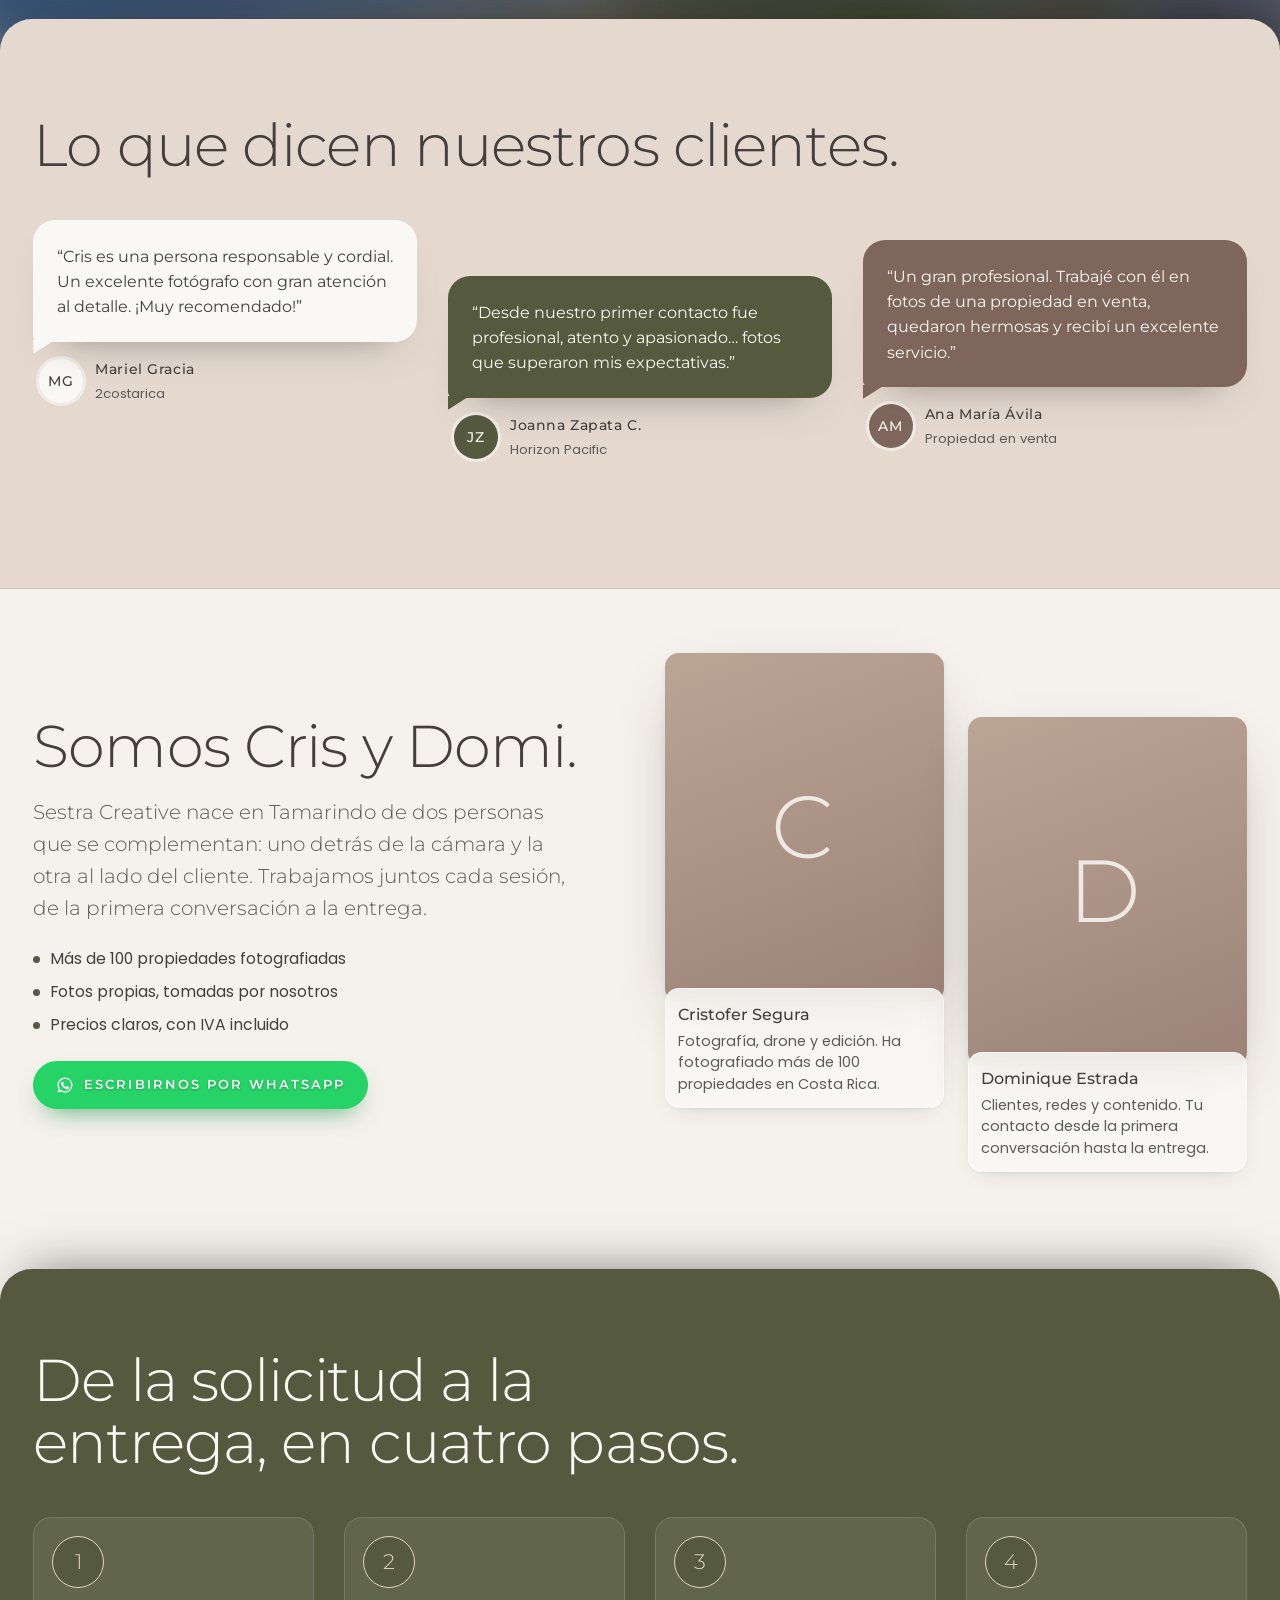
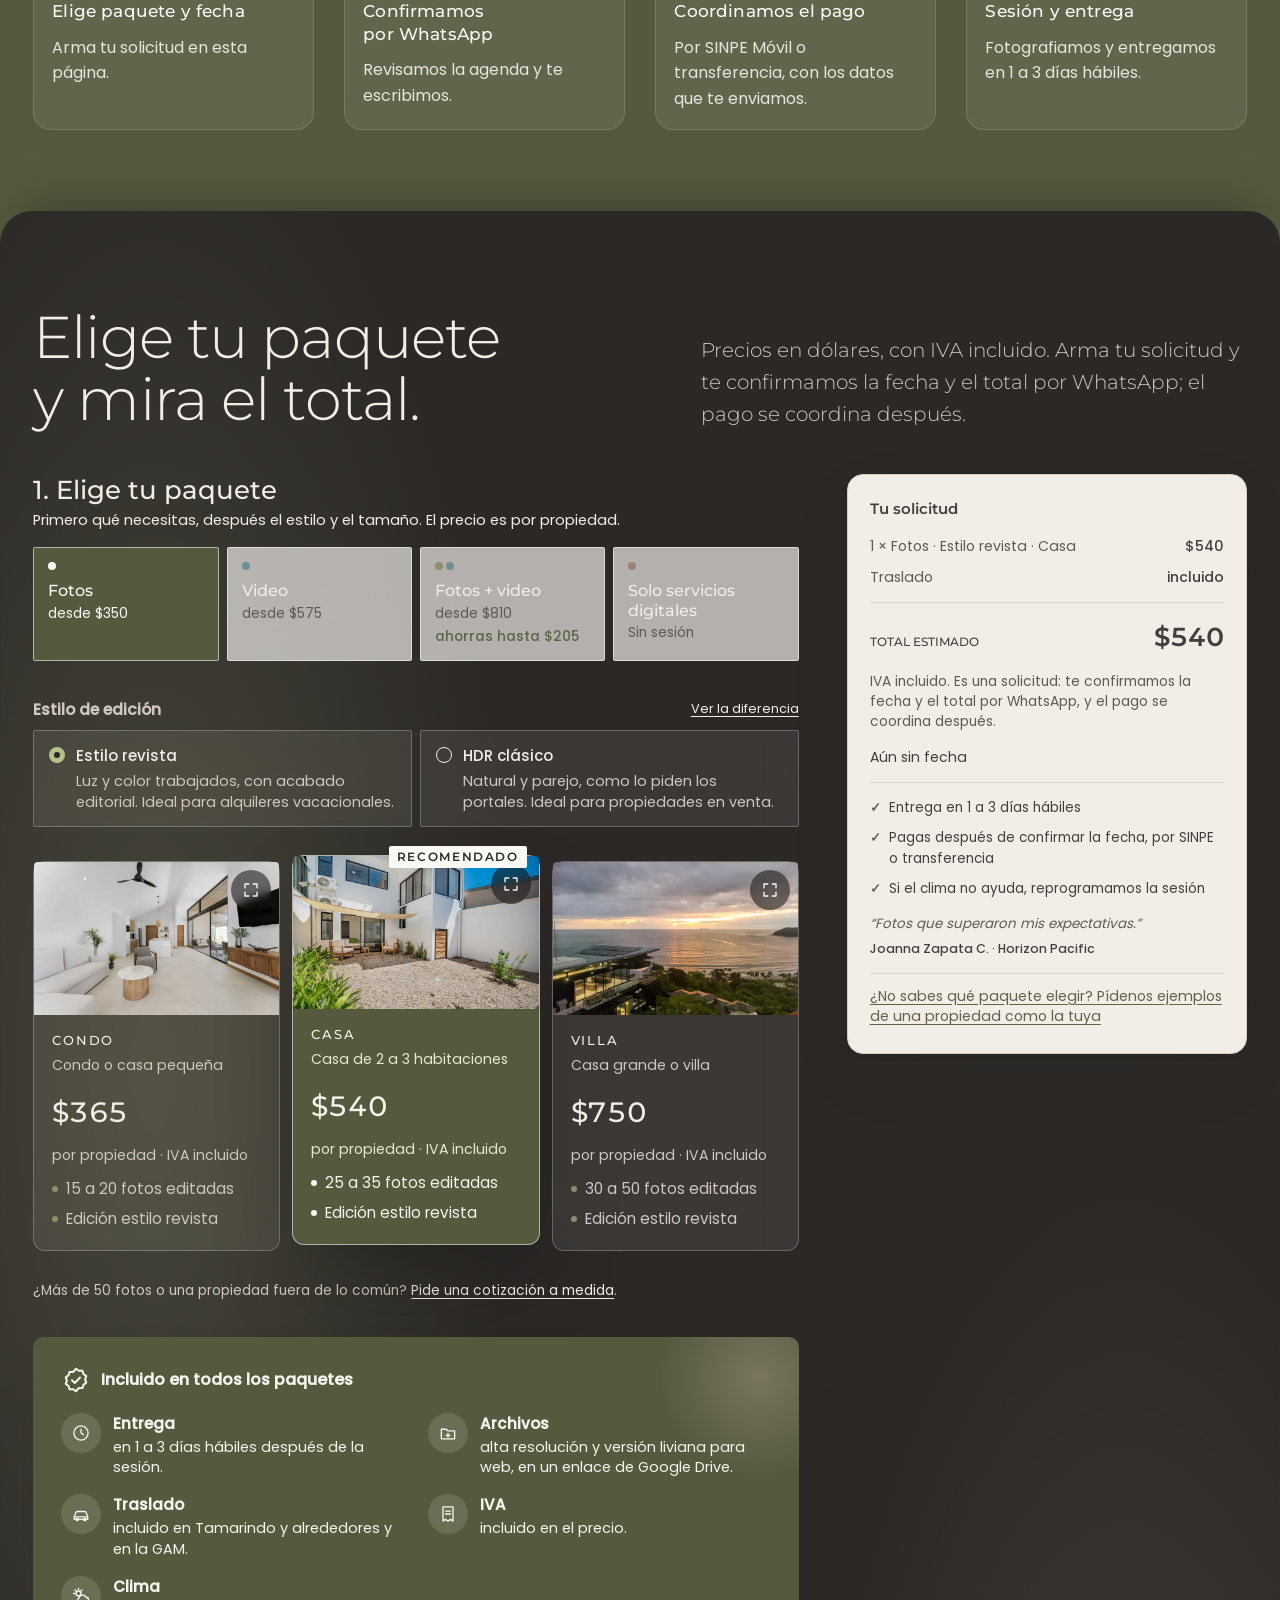
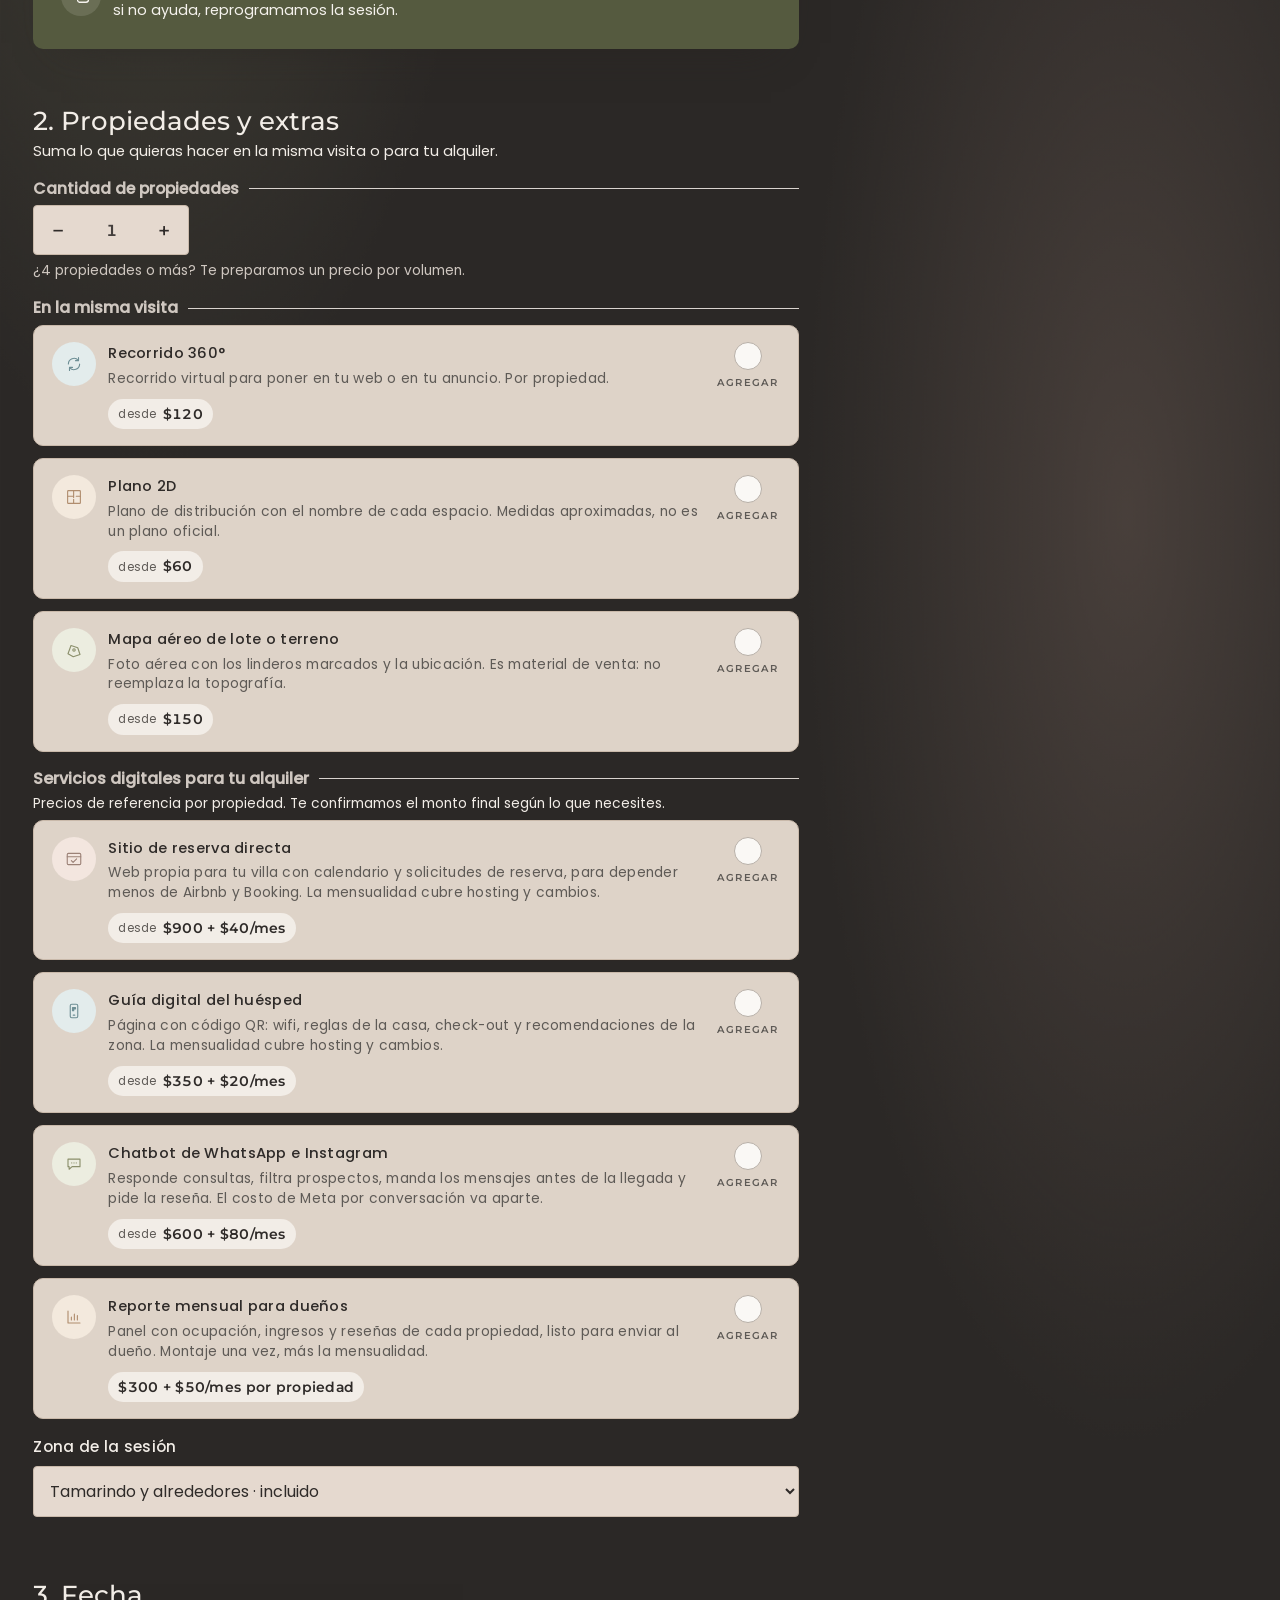
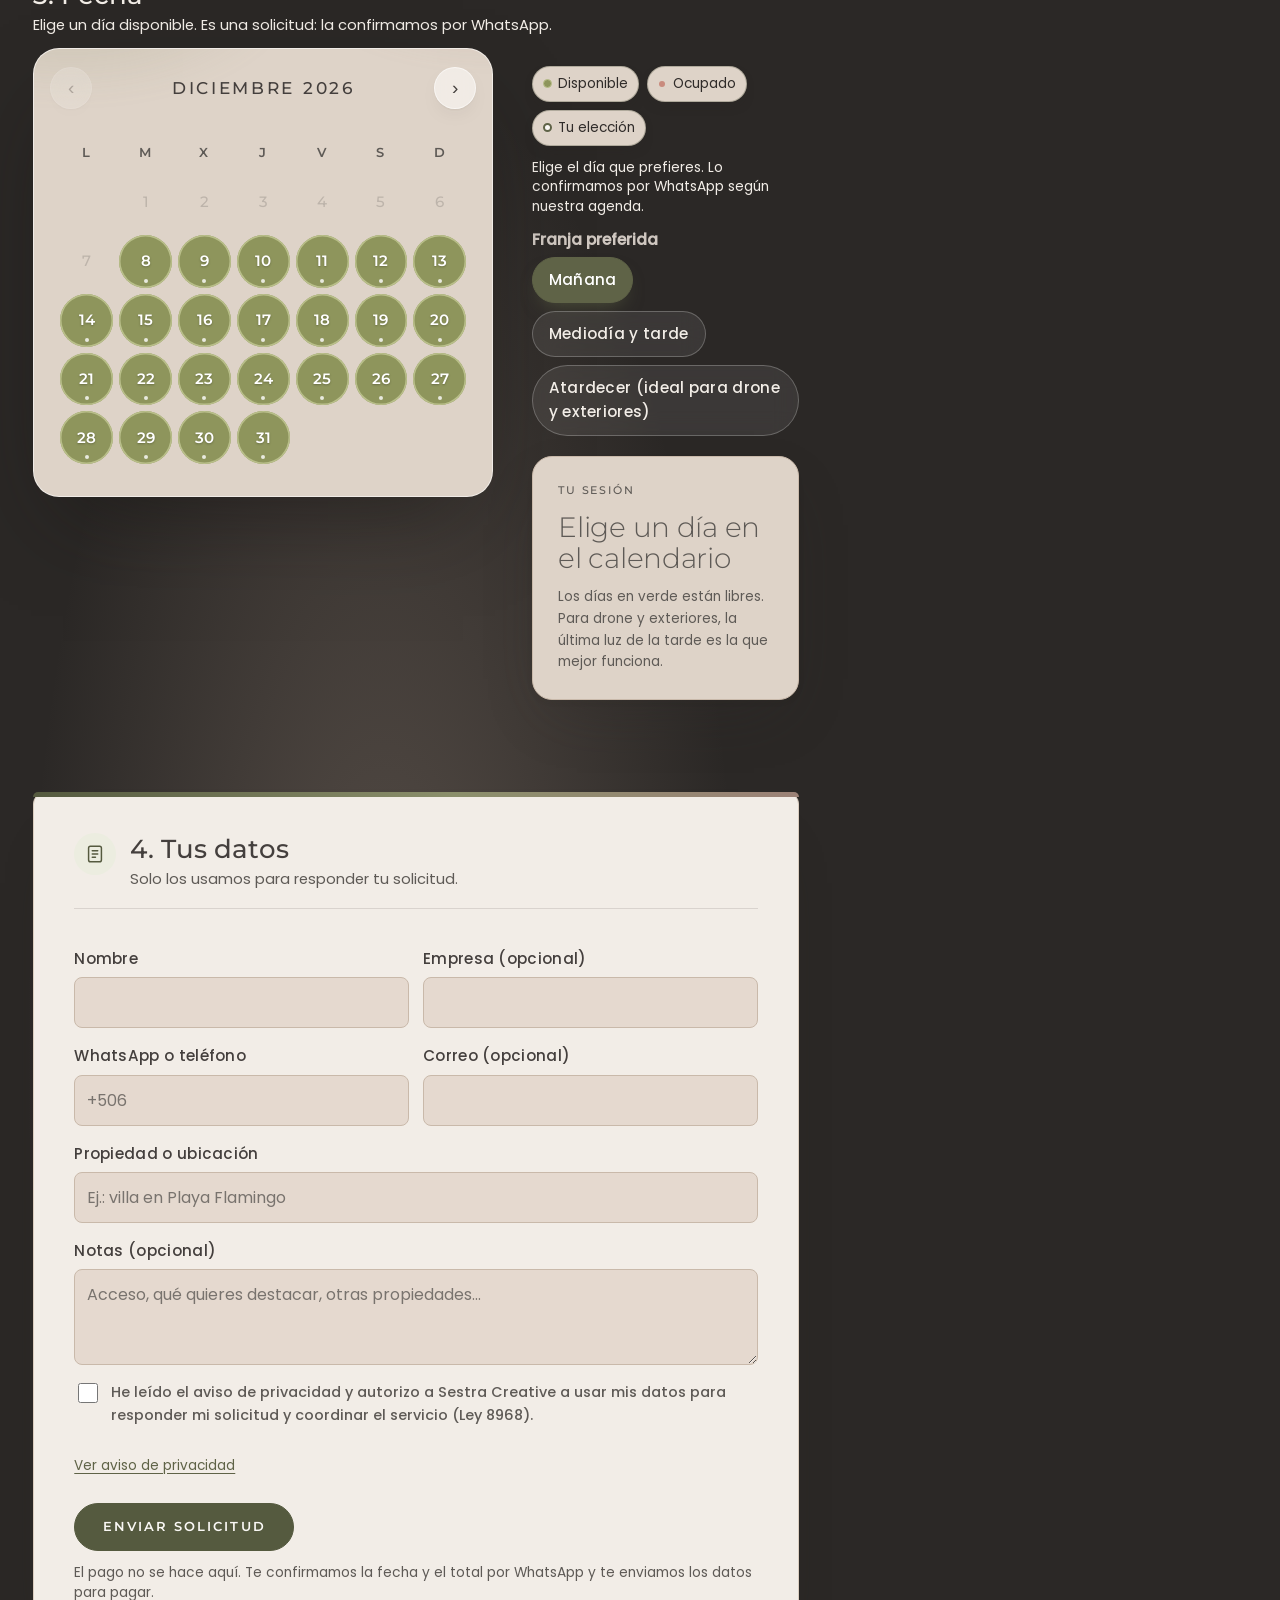
==== commit d7ceeb4b: "Portada en celular: título más compacto, botón secundario como enlace Co-Authored-By: Claude Opus 5." ====
--- a/index.html
+++ b/index.html
@@ -490,8 +490,8 @@
 </style>
 <link rel="preload" as="image" href="assets/hero-dron2-poster.webp" media="(min-width: 861px)" fetchpriority="high">
 <link rel="preload" as="image" href="assets/hero-dron2-cel-poster.webp" media="(max-width: 860px)" fetchpriority="high">
-<link rel="stylesheet" href="css/site2.css?v=1126j">
-<link rel="stylesheet" href="css/depth.css?v=1126j">
+<link rel="stylesheet" href="css/site2.css?v=1126k">
+<link rel="stylesheet" href="css/depth.css?v=1126k">
 </head>
 <body>
 
@@ -773,9 +773,9 @@
   <span>WhatsApp</span>
 </a></aside>
 <div class="toast" id="toast" role="status" hidden></div>
-<script src="js/site2.js?v=1126j" defer></script>
-<script src="js/moments.js?v=1126j" defer></script>
-<script src="js/depth.js?v=1126j" defer></script>
+<script src="js/site2.js?v=1126k" defer></script>
+<script src="js/moments.js?v=1126k" defer></script>
+<script src="js/depth.js?v=1126k" defer></script>
 <dialog class="lb" id="lb"><button class="lb-x" id="lb-x" type="button">&times;</button><button class="lb-p" id="lb-p" type="button">&lsaquo;</button><img id="lb-img" alt=""><p id="lb-cap"></p><button class="lb-n" id="lb-n" type="button">&rsaquo;</button></dialog>
 <script>
 /* ============ CONFIGURACIÓN (lo único que hay que tocar para publicar) ============ */
--- a/css/depth.css
+++ b/css/depth.css
@@ -681,3 +681,14 @@
 @media (max-width:640px){html.dp #process li::before{transition:none!important}html.dp .dp-car:focus-visible{outline:2px solid currentColor;outline-offset:4px}}
 /* proceso en tarjetas: sin líneas que cruzan las tarjetas (quedaban desalineadas de los números) */
 html.dp #process::before,html.dp #proceso .steps4 li::after{display:none!important;content:none!important}
+/* portada en celular: menos texto a la vista, jerarquía más clara */
+@media (max-width:600px){
+  html.dp .hero.hx .copy{gap:0}
+  html.dp .hero.hx h1{font-size:clamp(1.85rem,8.2vw,2.15rem)!important;line-height:1.1!important;letter-spacing:-.01em;margin:0 0 16px!important;max-width:none!important;text-wrap:wrap!important;text-shadow:0 1px 18px rgba(0,0,0,.25)}
+  html.dp .hero.hx .lead{font-size:.9rem!important;line-height:1.5!important;margin:0 0 24px!important;opacity:.92;max-width:34ch;text-shadow:0 1px 10px rgba(0,0,0,.35)}
+  html.dp .hero.hx .acts{display:flex;flex-direction:column;align-items:stretch;gap:6px!important;margin:0 0 18px!important}
+  html.dp .hero.hx .acts .btn{min-height:50px;font-size:.78rem}
+  html.dp .hero.hx .acts .btn.ghost{background:none!important;border:0!important;box-shadow:none!important;min-height:40px;text-decoration:underline;text-underline-offset:4px;letter-spacing:.12em}
+  html.dp .hero.hx .hero-proof{font-size:.74rem!important;line-height:1.45;max-width:36ch;opacity:.8}
+  html.dp .hero.hx::after{content:"";position:absolute;inset:auto 0 0 0;height:75%;background:linear-gradient(to top,rgba(20,18,17,.55),transparent);z-index:-1;pointer-events:none}
+}
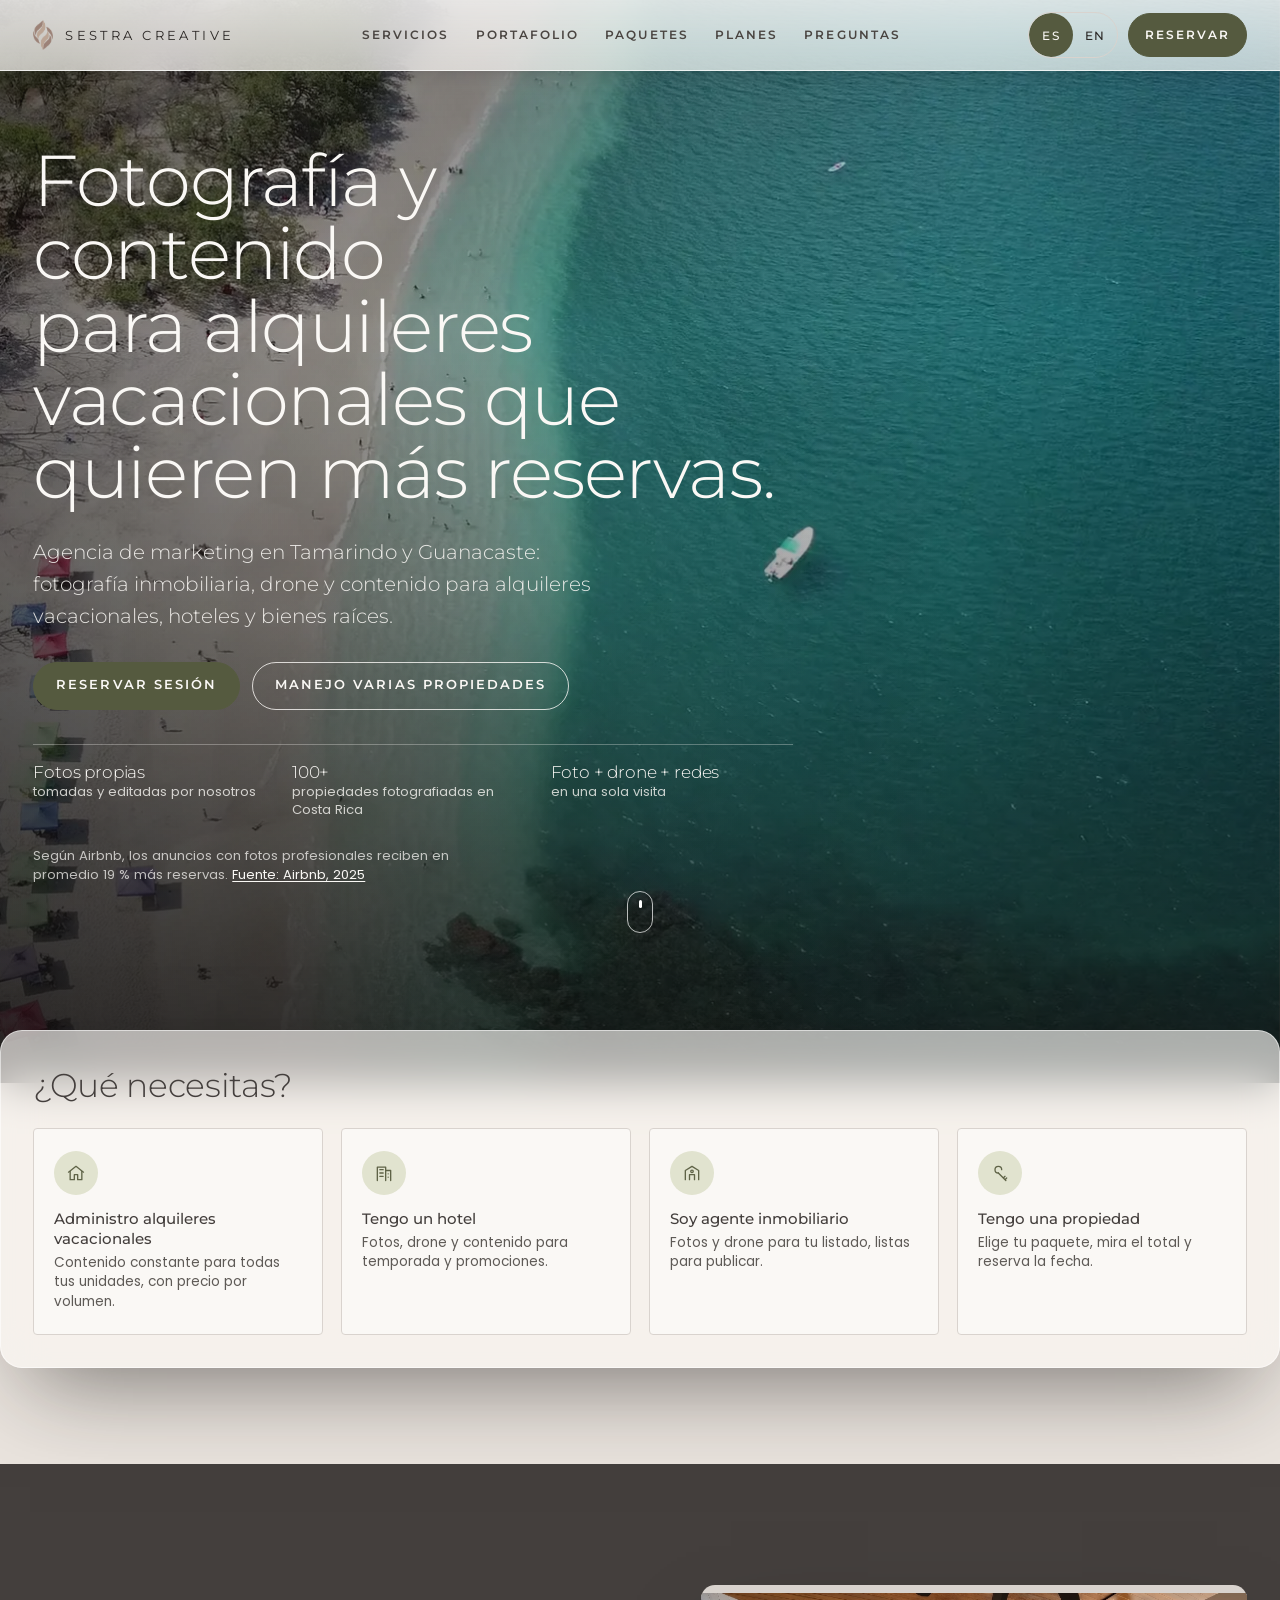
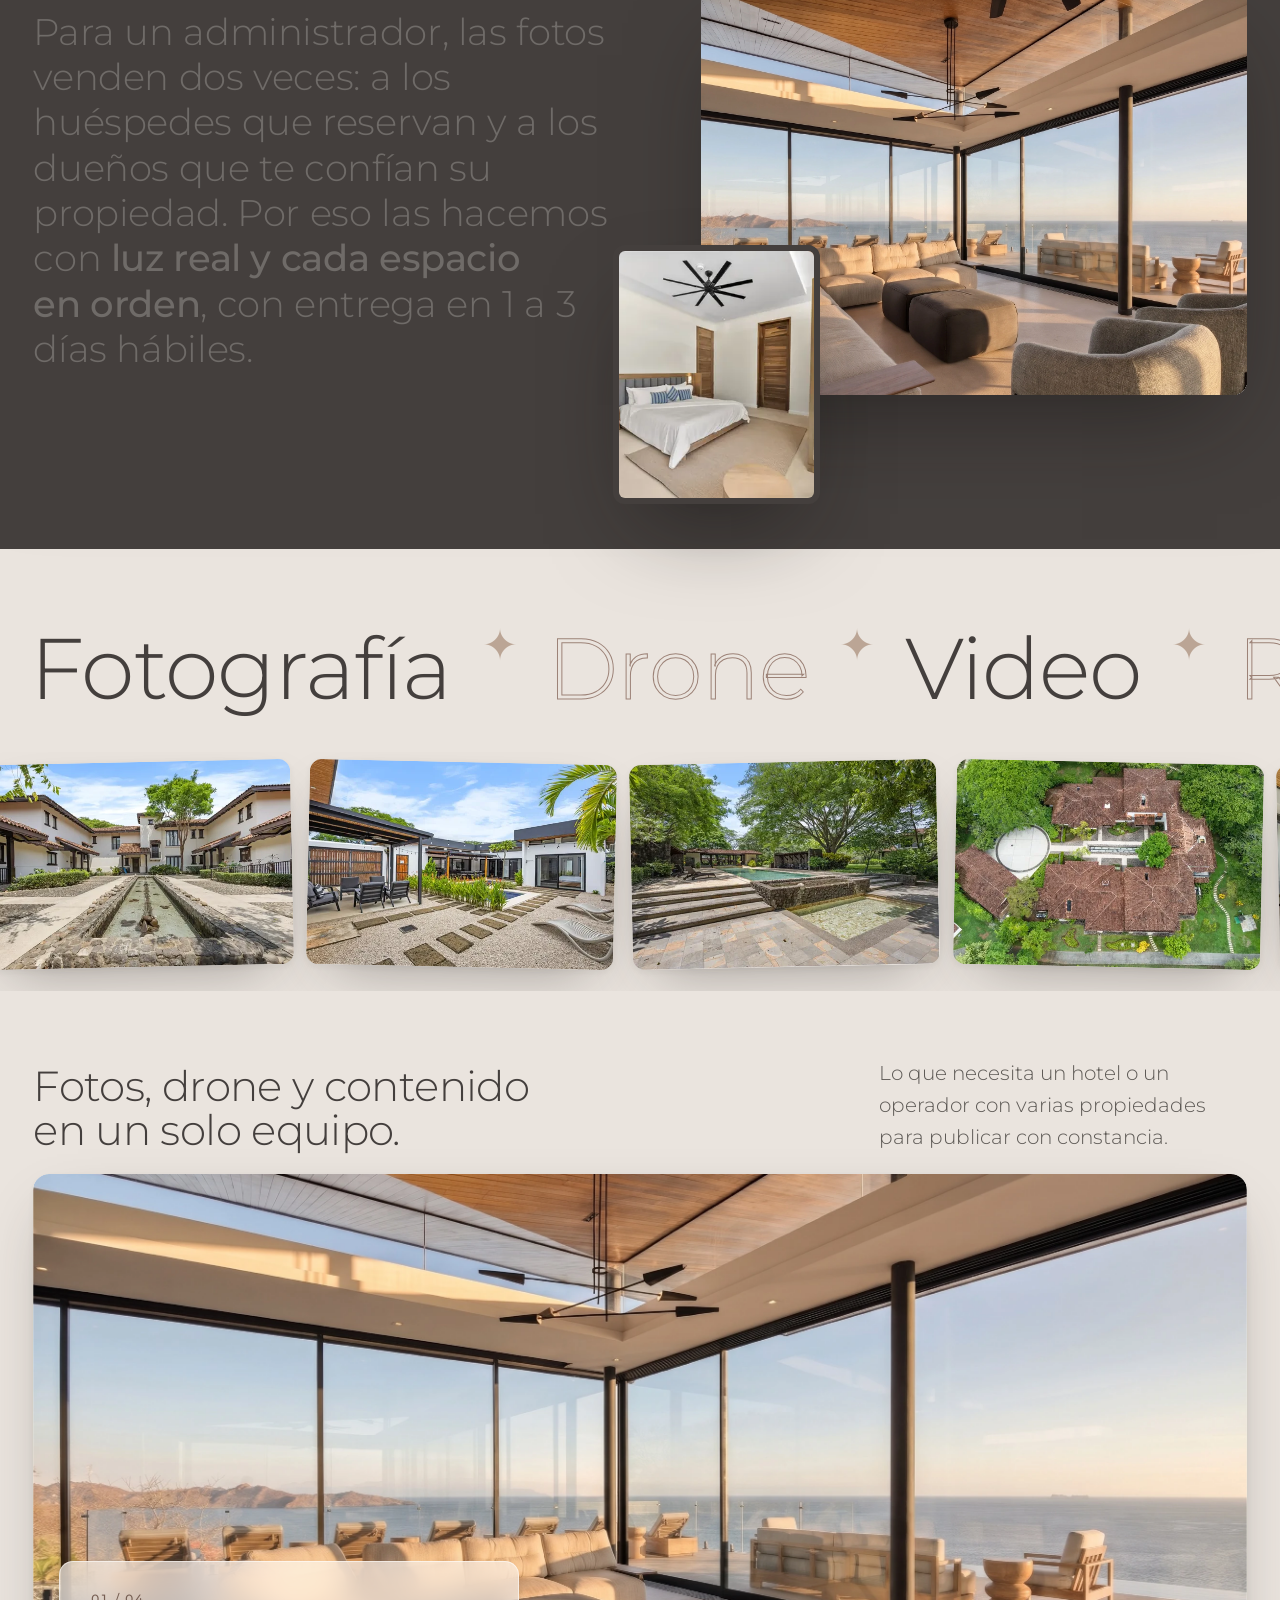
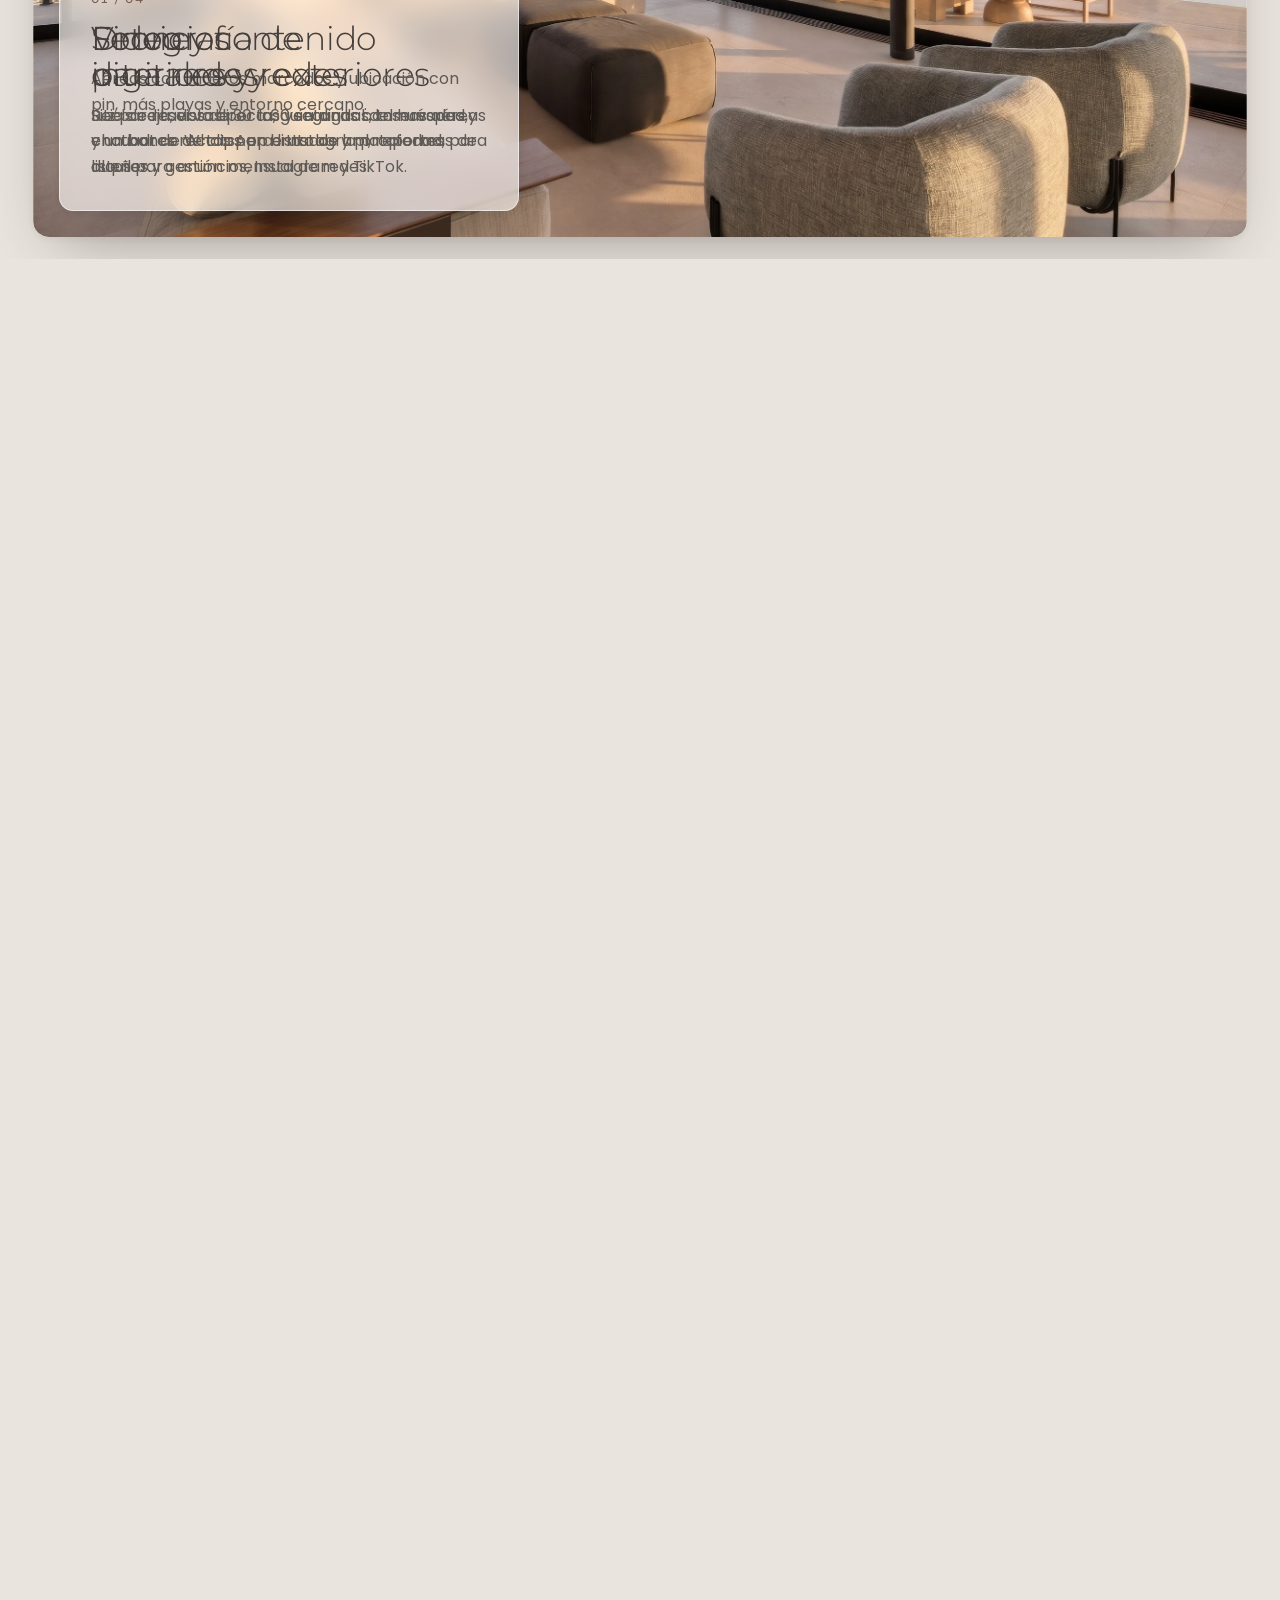
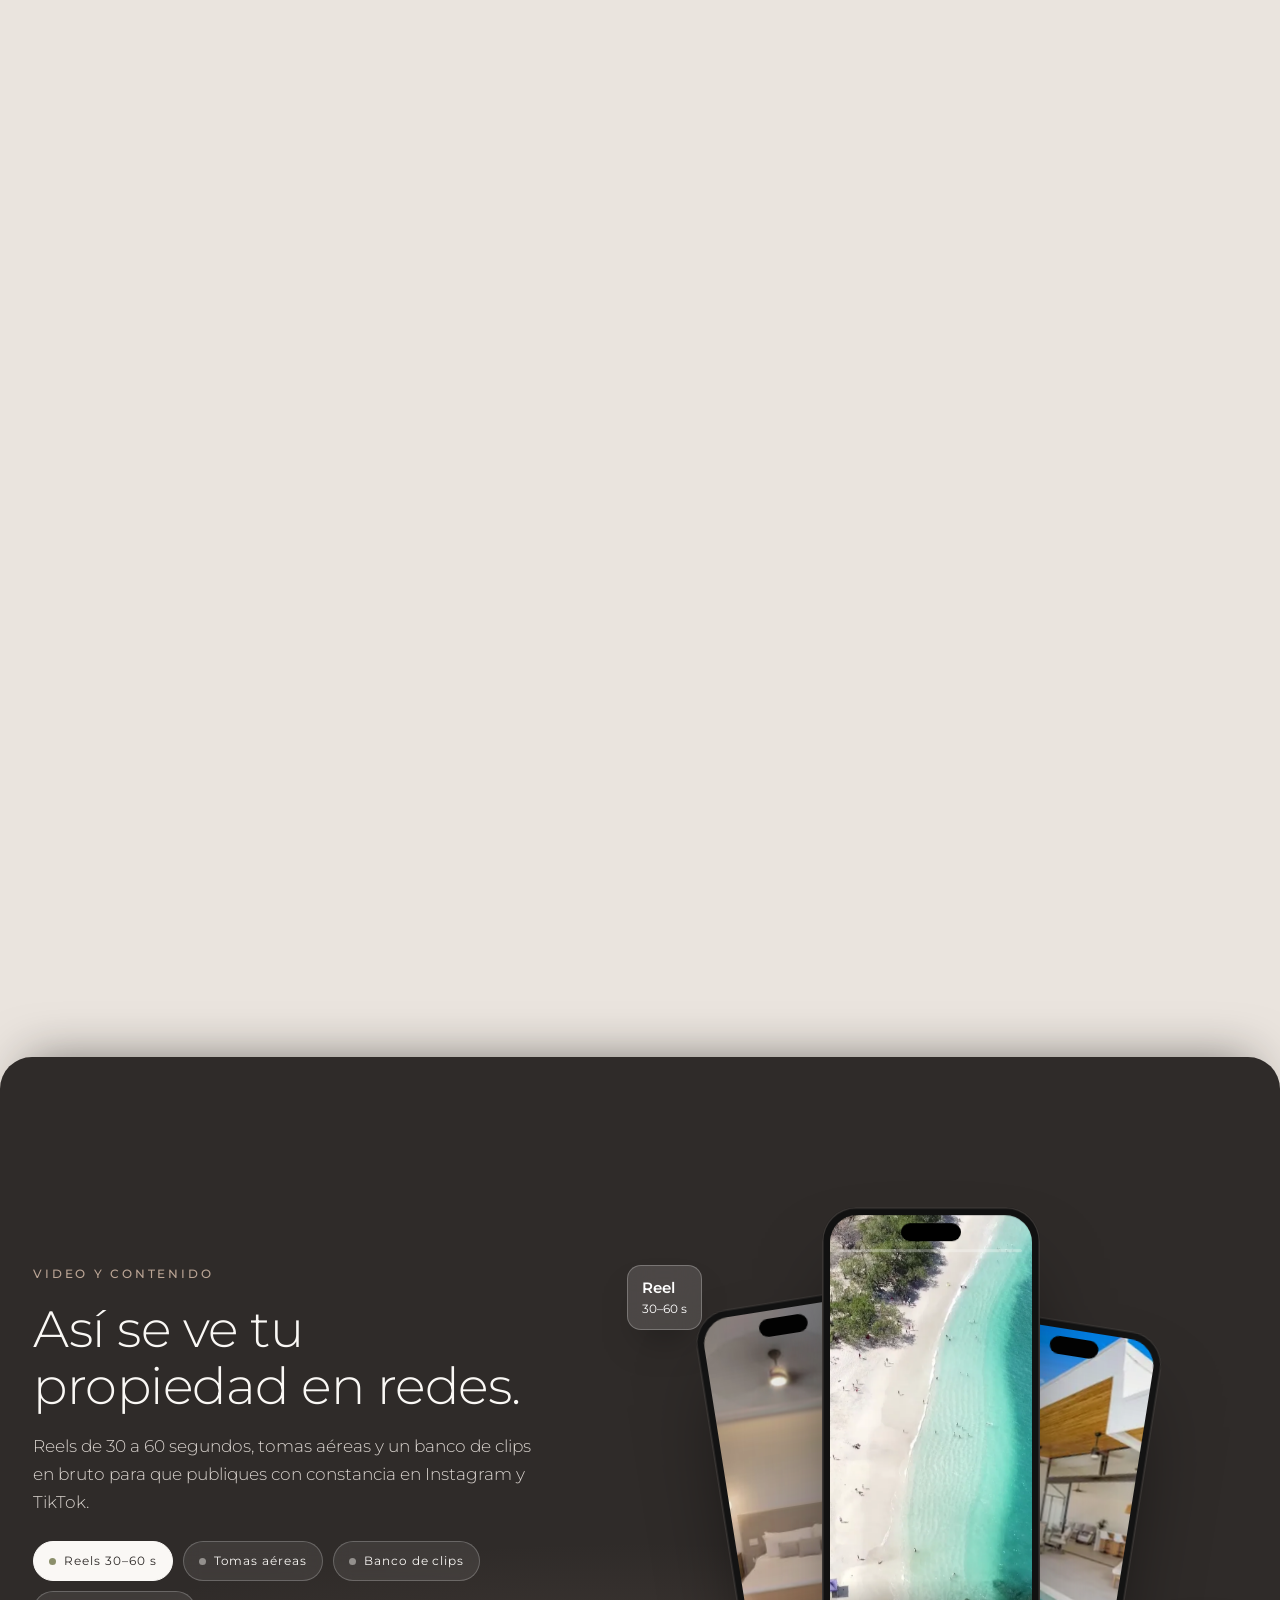
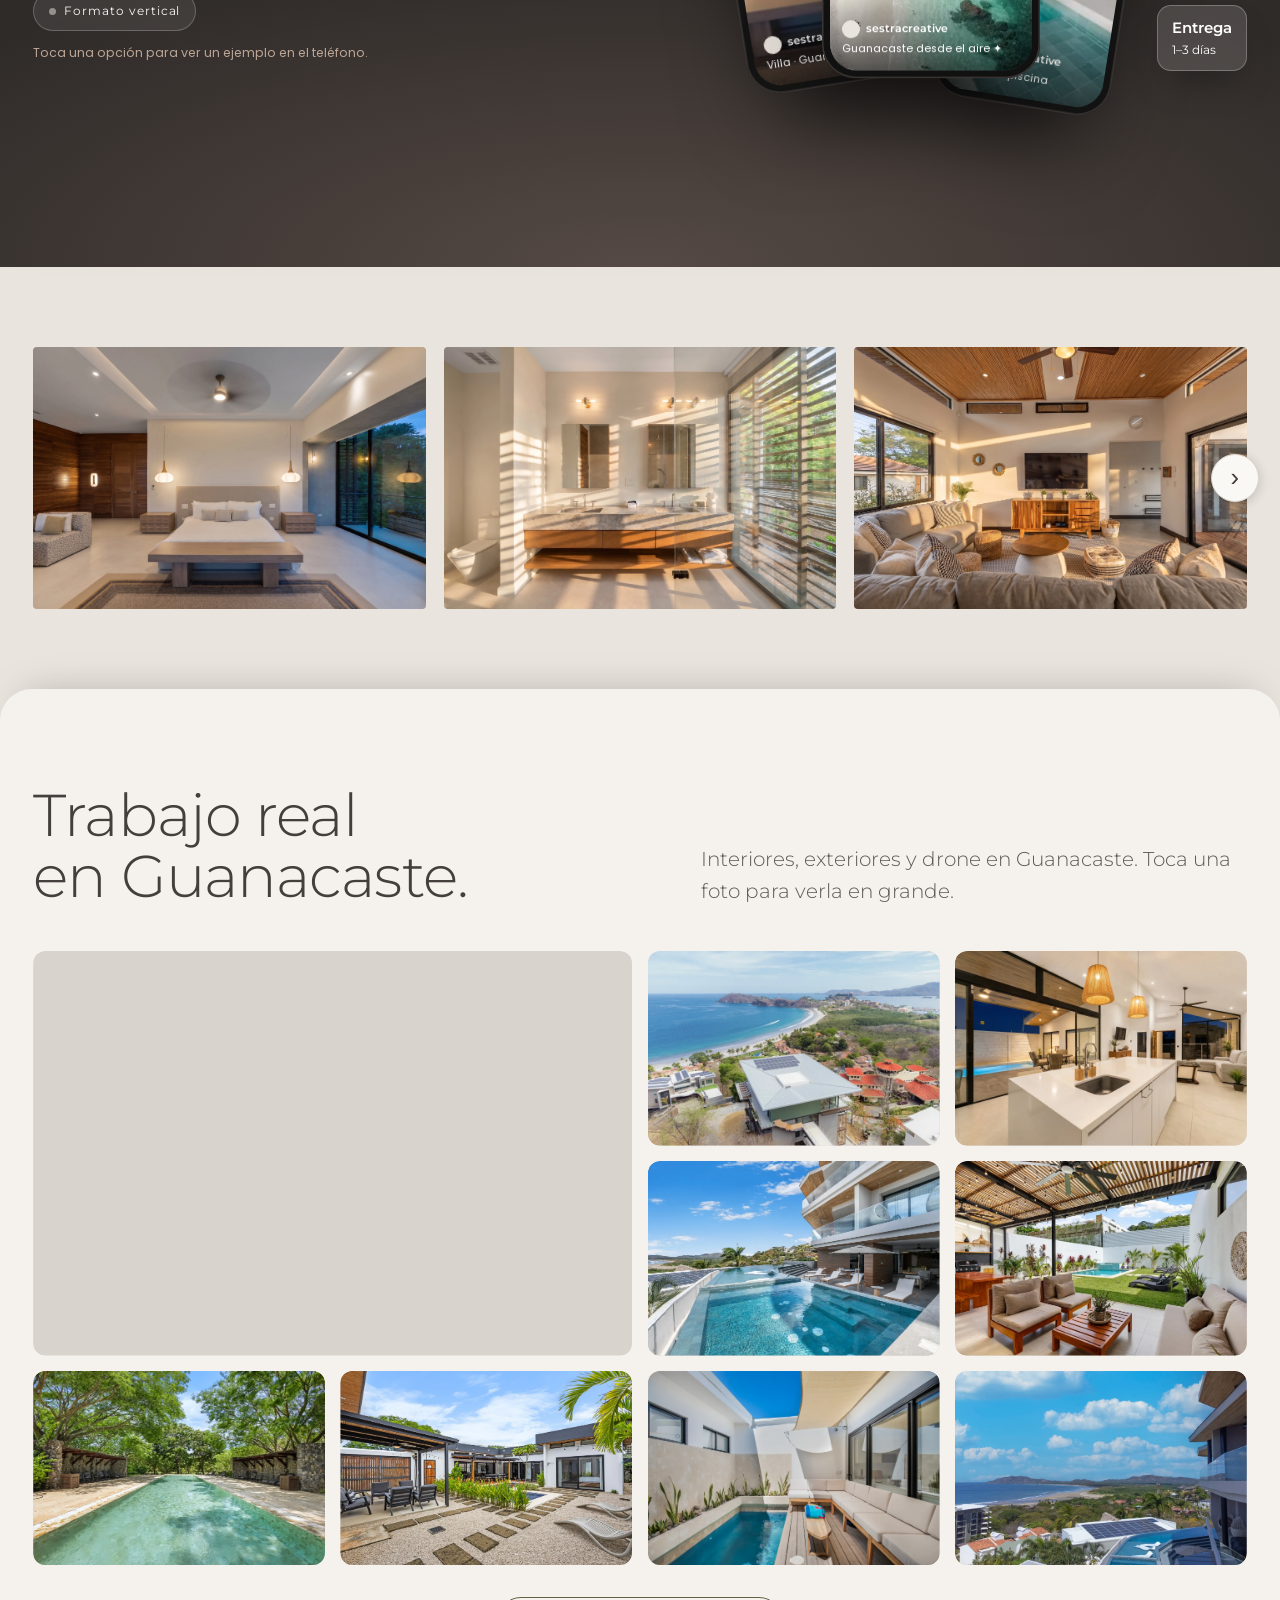
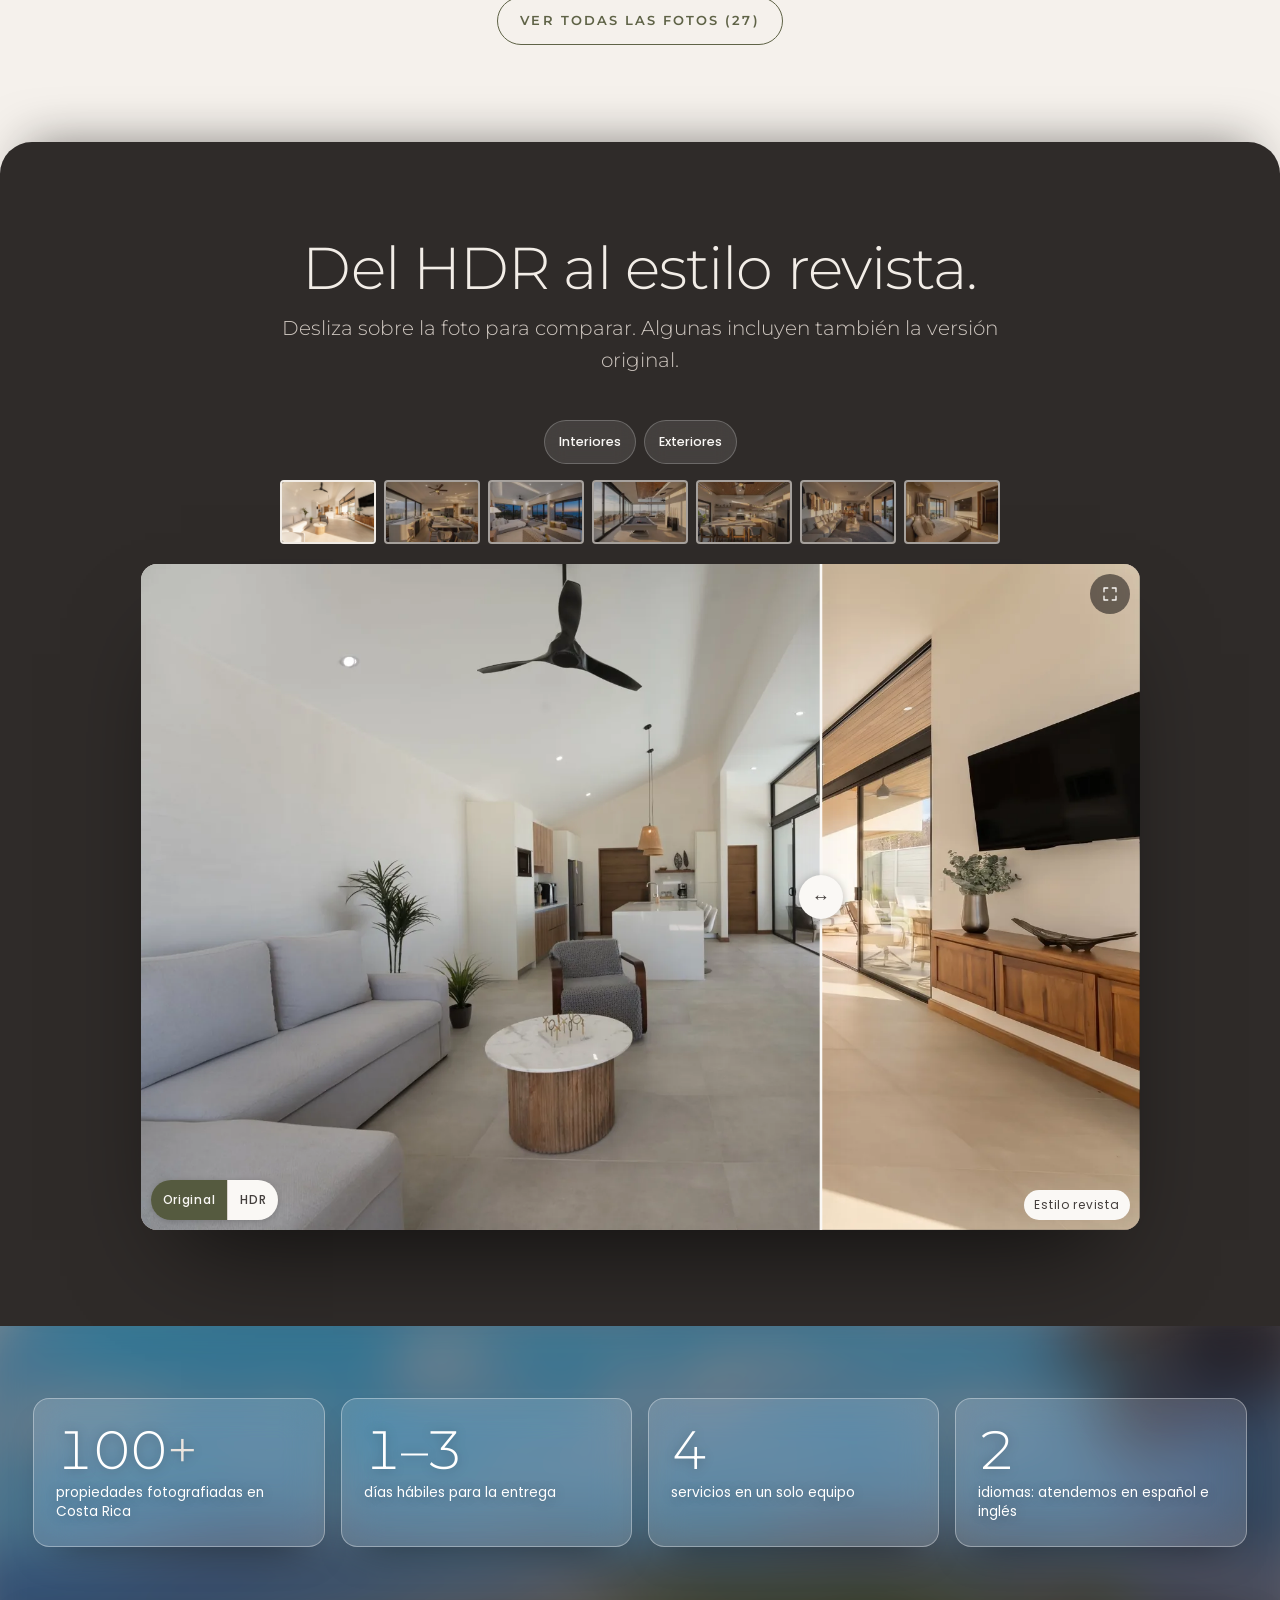
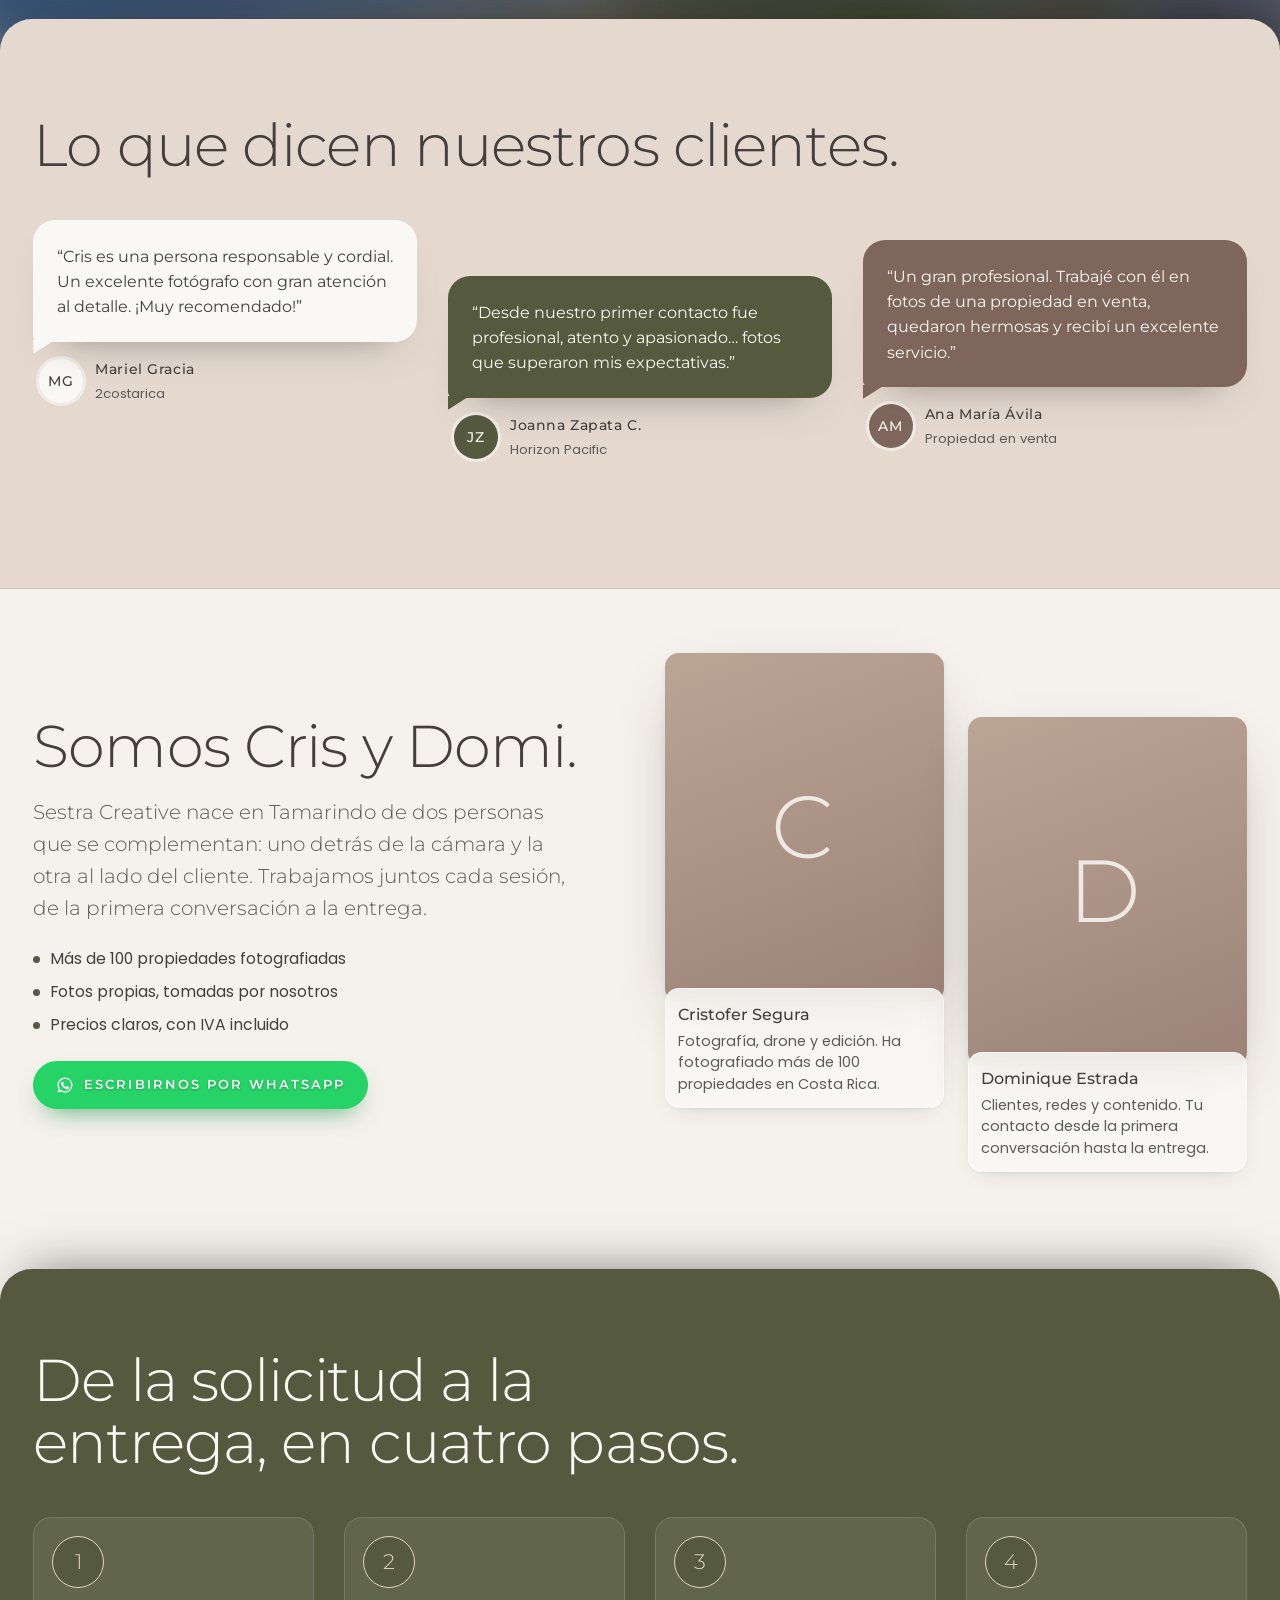
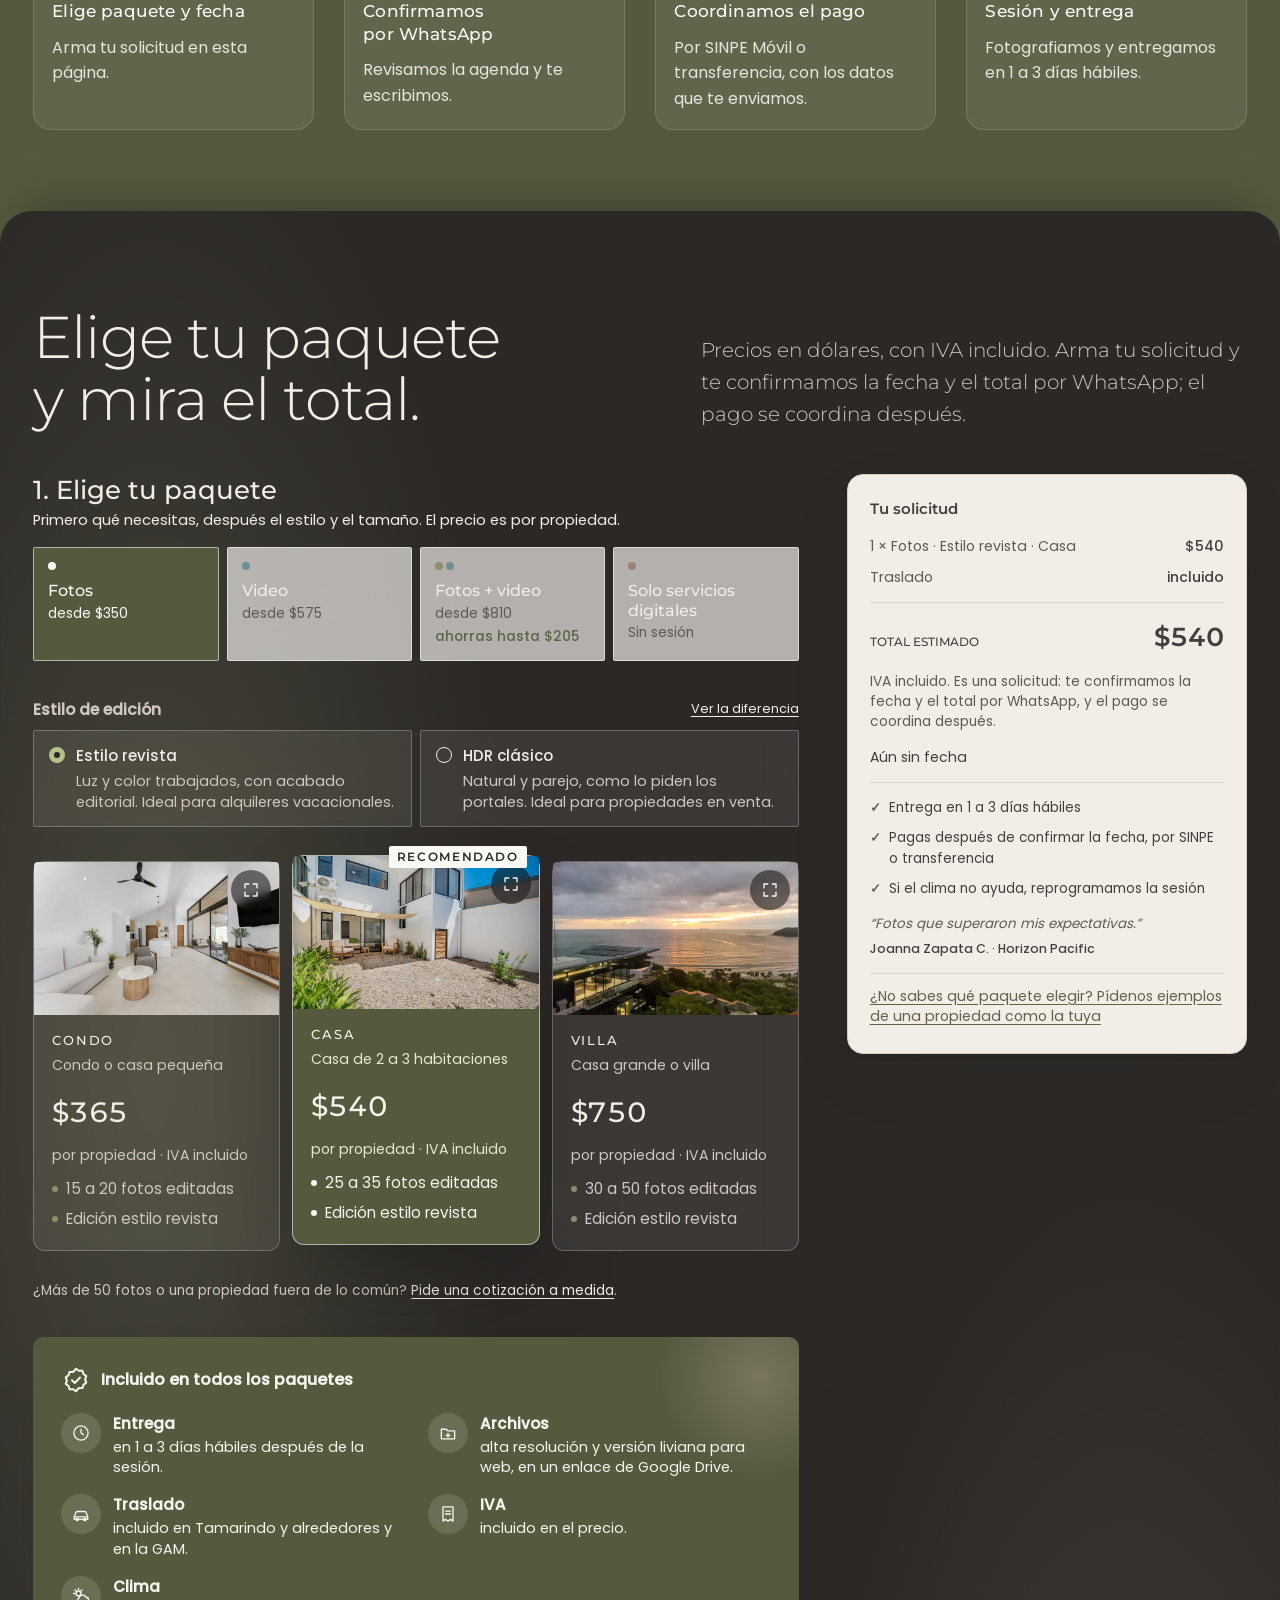
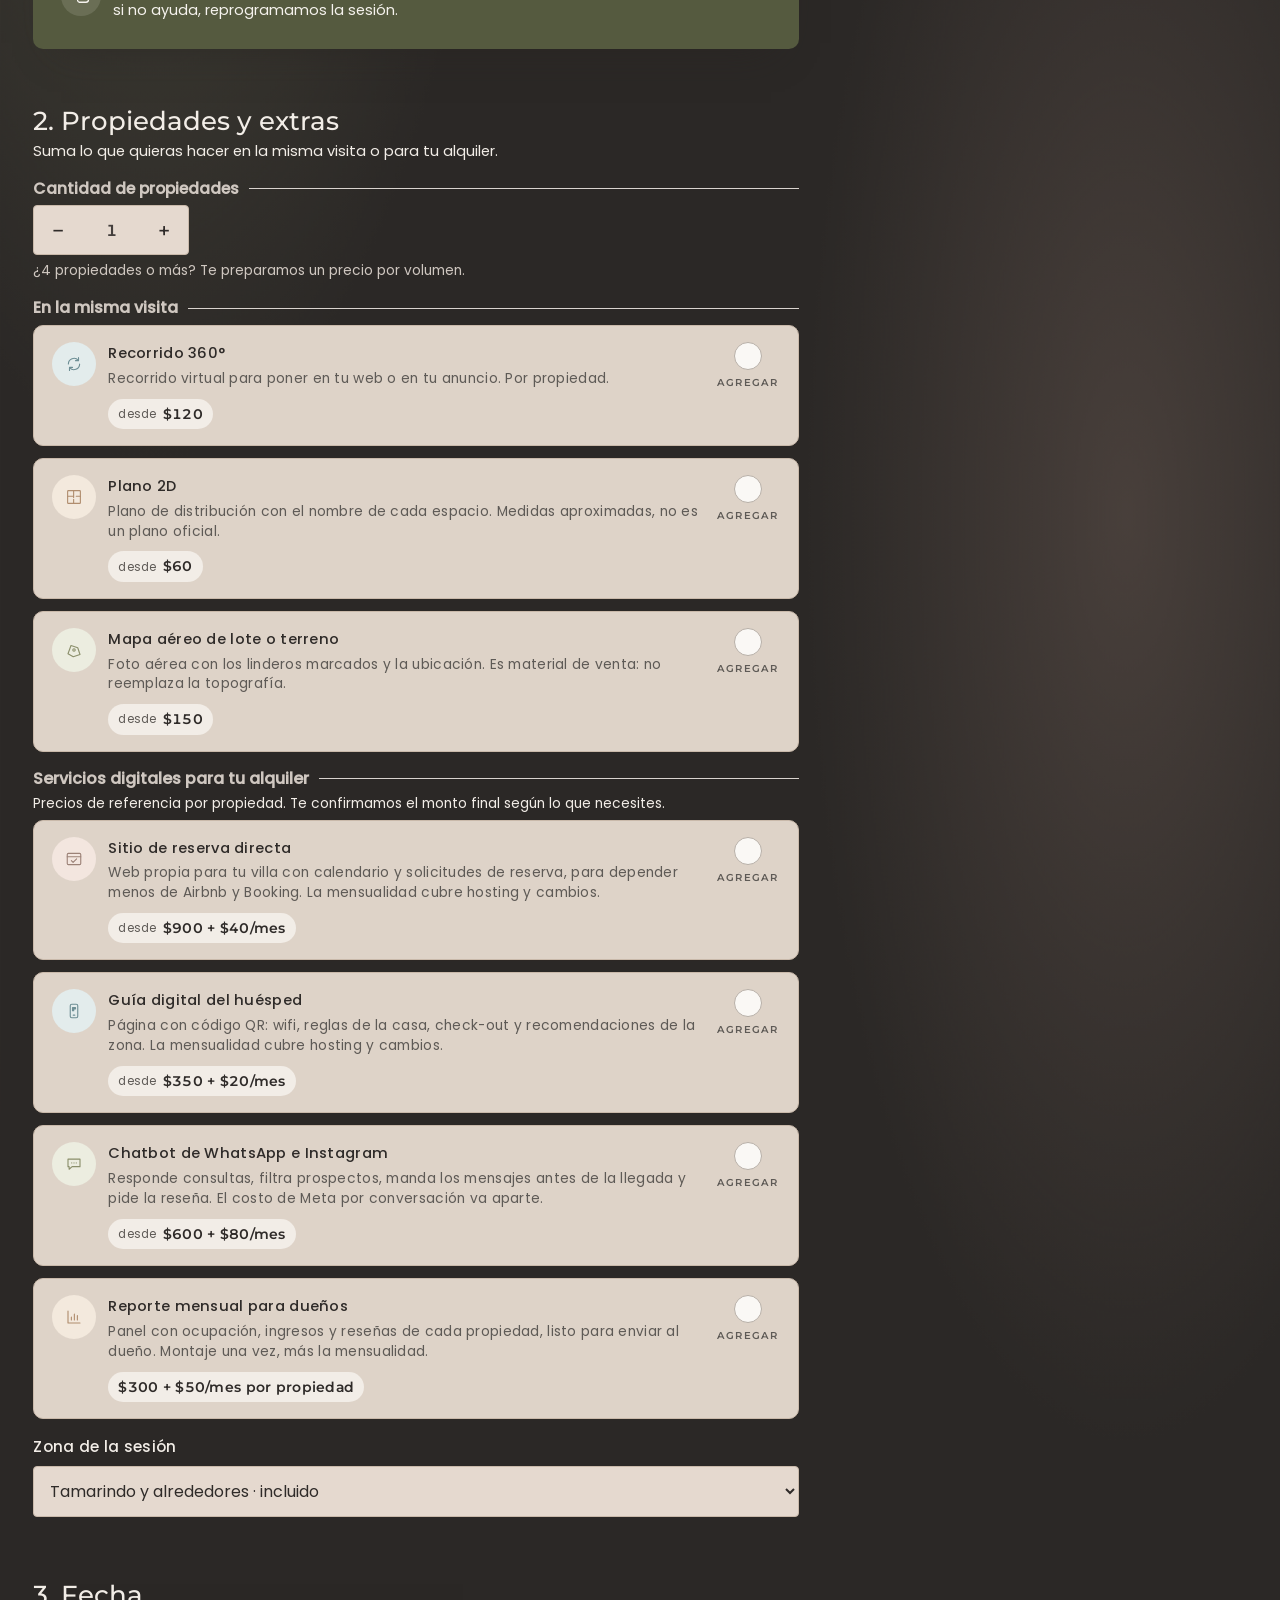
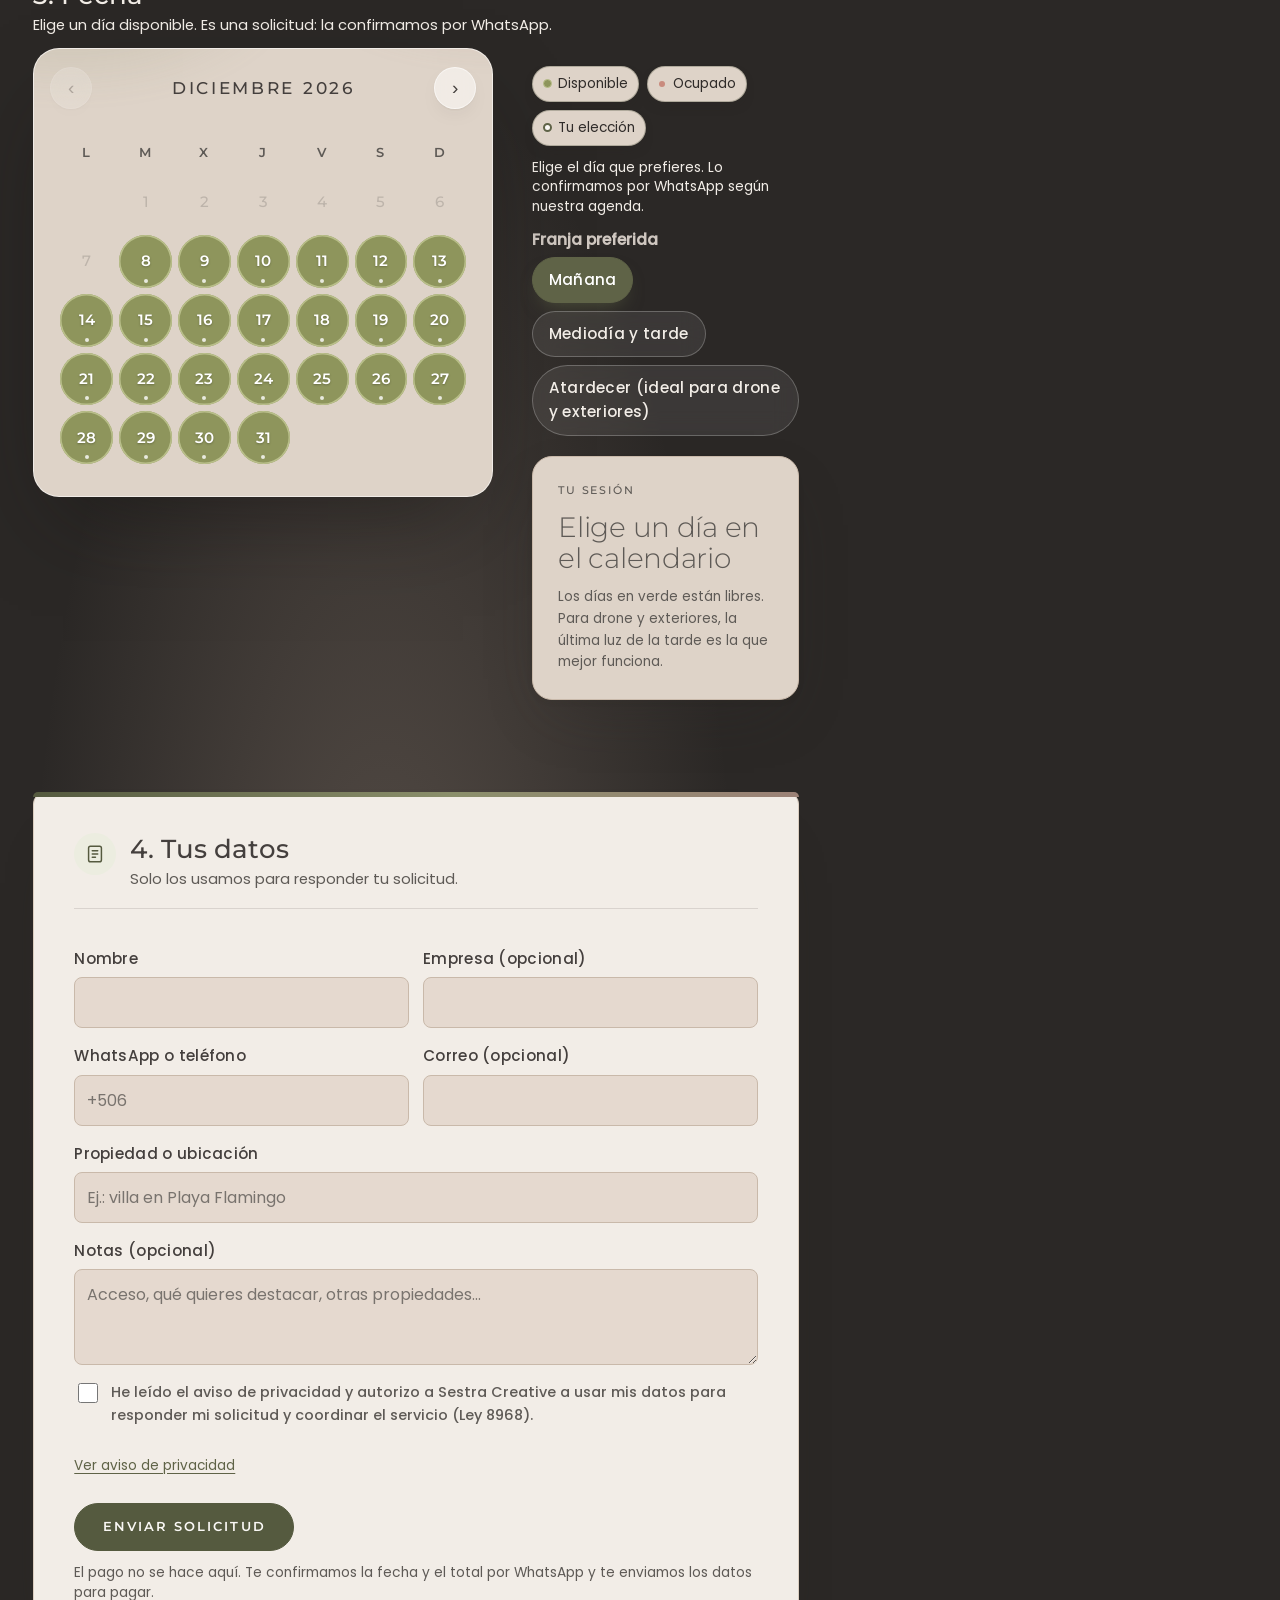
==== commit 1bccbb6f: "Portada en celular: volver al titular grande y quitar la bajada repetida Co-Authored-By: Claude Opus" ====
--- a/index.html
+++ b/index.html
@@ -490,8 +490,8 @@
 </style>
 <link rel="preload" as="image" href="assets/hero-dron2-poster.webp" media="(min-width: 861px)" fetchpriority="high">
 <link rel="preload" as="image" href="assets/hero-dron2-cel-poster.webp" media="(max-width: 860px)" fetchpriority="high">
-<link rel="stylesheet" href="css/site2.css?v=1126k">
-<link rel="stylesheet" href="css/depth.css?v=1126k">
+<link rel="stylesheet" href="css/site2.css?v=1126l">
+<link rel="stylesheet" href="css/depth.css?v=1126l">
 </head>
 <body>
 
@@ -773,9 +773,9 @@
   <span>WhatsApp</span>
 </a></aside>
 <div class="toast" id="toast" role="status" hidden></div>
-<script src="js/site2.js?v=1126k" defer></script>
-<script src="js/moments.js?v=1126k" defer></script>
-<script src="js/depth.js?v=1126k" defer></script>
+<script src="js/site2.js?v=1126l" defer></script>
+<script src="js/moments.js?v=1126l" defer></script>
+<script src="js/depth.js?v=1126l" defer></script>
 <dialog class="lb" id="lb"><button class="lb-x" id="lb-x" type="button">&times;</button><button class="lb-p" id="lb-p" type="button">&lsaquo;</button><img id="lb-img" alt=""><p id="lb-cap"></p><button class="lb-n" id="lb-n" type="button">&rsaquo;</button></dialog>
 <script>
 /* ============ CONFIGURACIÓN (lo único que hay que tocar para publicar) ============ */
--- a/css/depth.css
+++ b/css/depth.css
@@ -681,14 +681,10 @@
 @media (max-width:640px){html.dp #process li::before{transition:none!important}html.dp .dp-car:focus-visible{outline:2px solid currentColor;outline-offset:4px}}
 /* proceso en tarjetas: sin líneas que cruzan las tarjetas (quedaban desalineadas de los números) */
 html.dp #process::before,html.dp #proceso .steps4 li::after{display:none!important;content:none!important}
-/* portada en celular: menos texto a la vista, jerarquía más clara */
+/* portada en celular: titular grande como antes; sin la bajada (repetía el titular) */
 @media (max-width:600px){
-  html.dp .hero.hx .copy{gap:0}
-  html.dp .hero.hx h1{font-size:clamp(1.85rem,8.2vw,2.15rem)!important;line-height:1.1!important;letter-spacing:-.01em;margin:0 0 16px!important;max-width:none!important;text-wrap:wrap!important;text-shadow:0 1px 18px rgba(0,0,0,.25)}
-  html.dp .hero.hx .lead{font-size:.9rem!important;line-height:1.5!important;margin:0 0 24px!important;opacity:.92;max-width:34ch;text-shadow:0 1px 10px rgba(0,0,0,.35)}
-  html.dp .hero.hx .acts{display:flex;flex-direction:column;align-items:stretch;gap:6px!important;margin:0 0 18px!important}
-  html.dp .hero.hx .acts .btn{min-height:50px;font-size:.78rem}
-  html.dp .hero.hx .acts .btn.ghost{background:none!important;border:0!important;box-shadow:none!important;min-height:40px;text-decoration:underline;text-underline-offset:4px;letter-spacing:.12em}
-  html.dp .hero.hx .hero-proof{font-size:.74rem!important;line-height:1.45;max-width:36ch;opacity:.8}
-  html.dp .hero.hx::after{content:"";position:absolute;inset:auto 0 0 0;height:75%;background:linear-gradient(to top,rgba(20,18,17,.55),transparent);z-index:-1;pointer-events:none}
-}
+  html.dp .hero.hx .lead{display:none!important}
+  html.dp .hero.hx h1{margin-bottom:28px!important;text-shadow:0 1px 18px rgba(0,0,0,.22)}
+  html.dp .hero.hx .acts{margin-bottom:22px!important}
+  html.dp .hero.hx .hero-proof{font-size:.76rem!important;line-height:1.45;max-width:36ch;opacity:.85}
+}
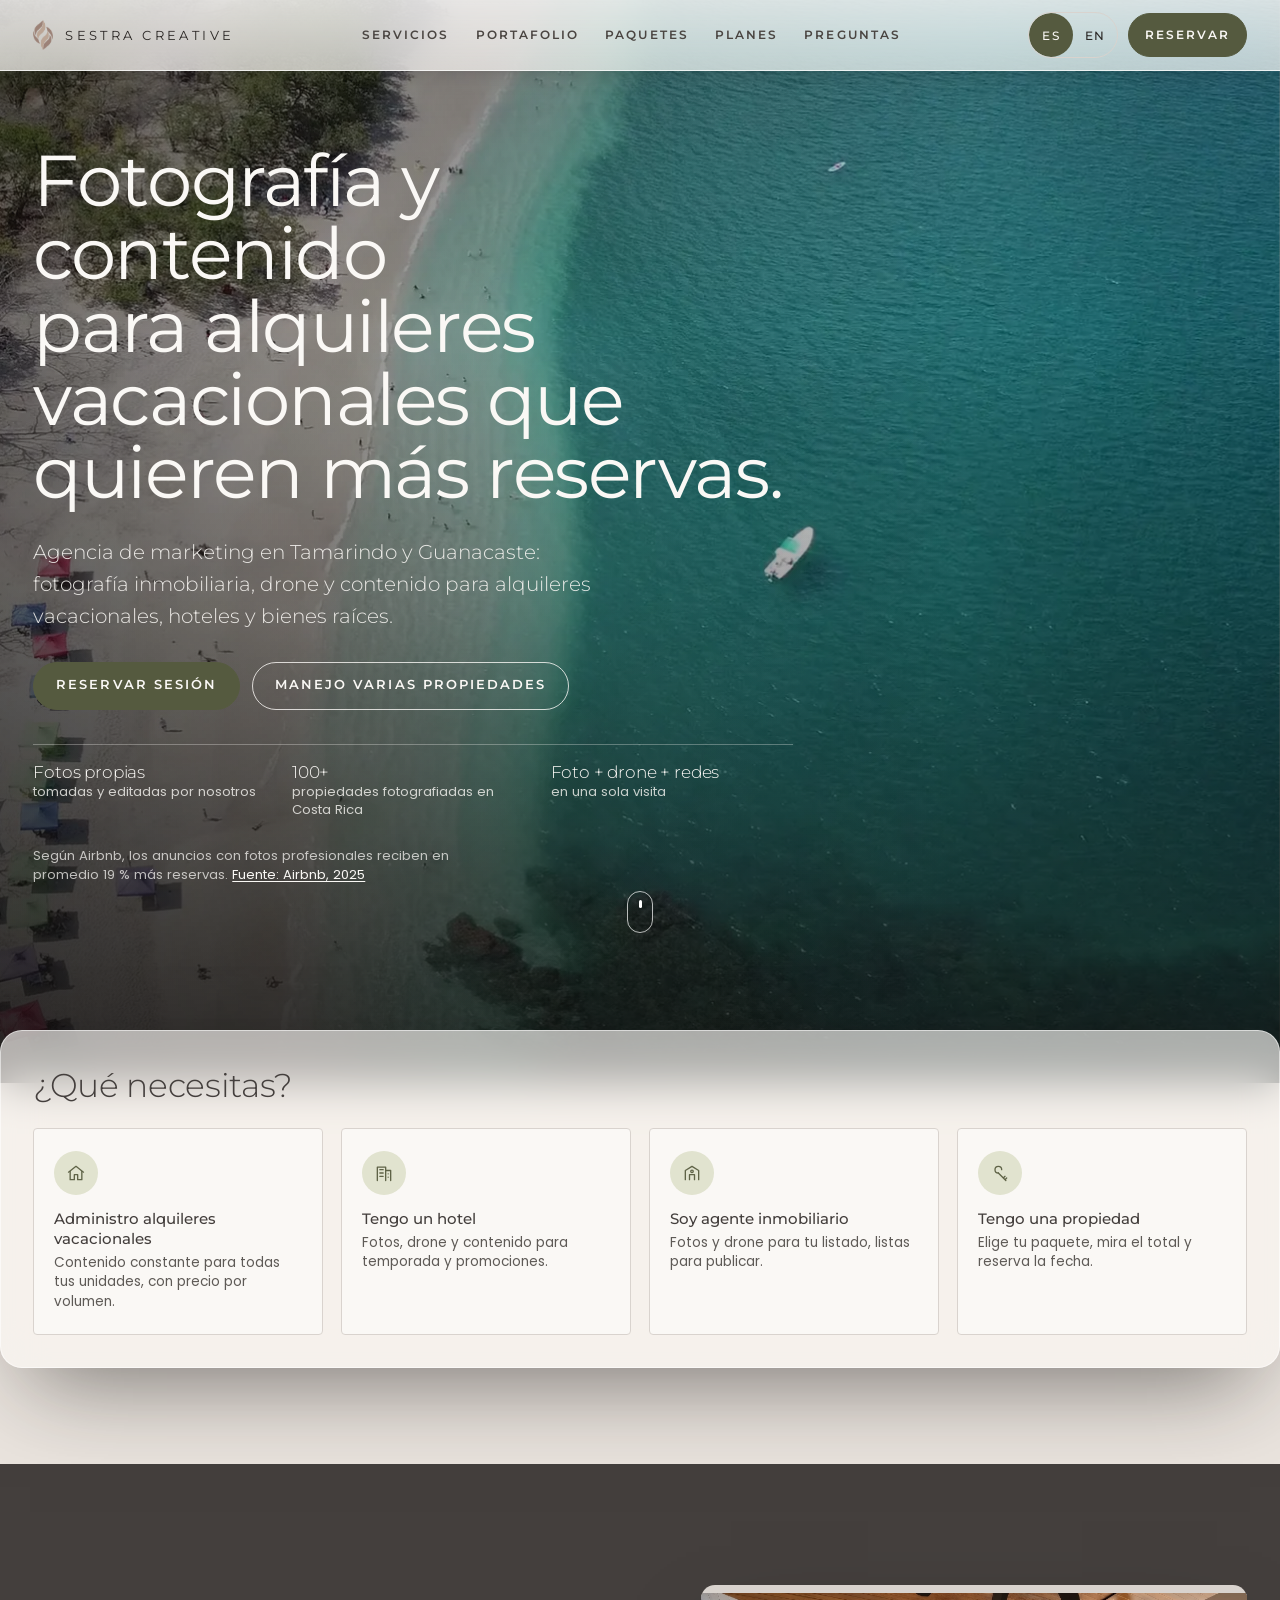
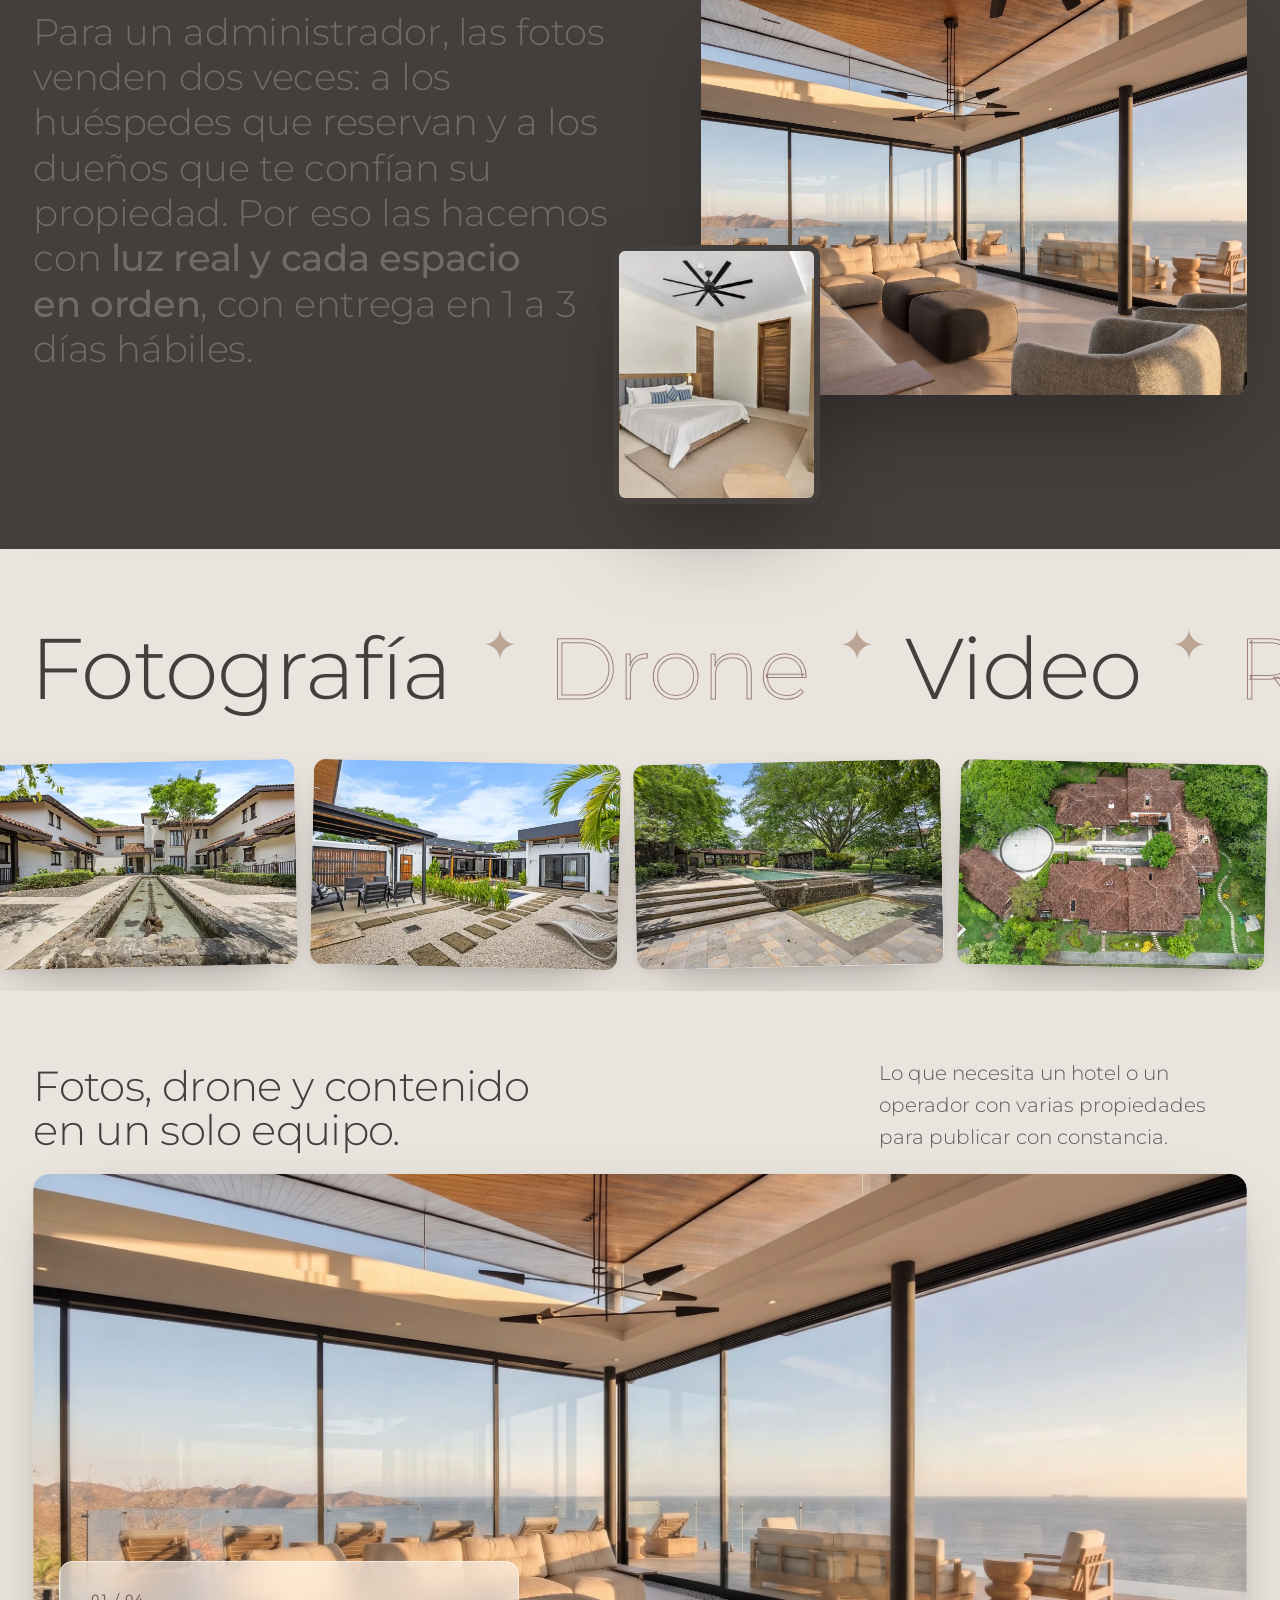
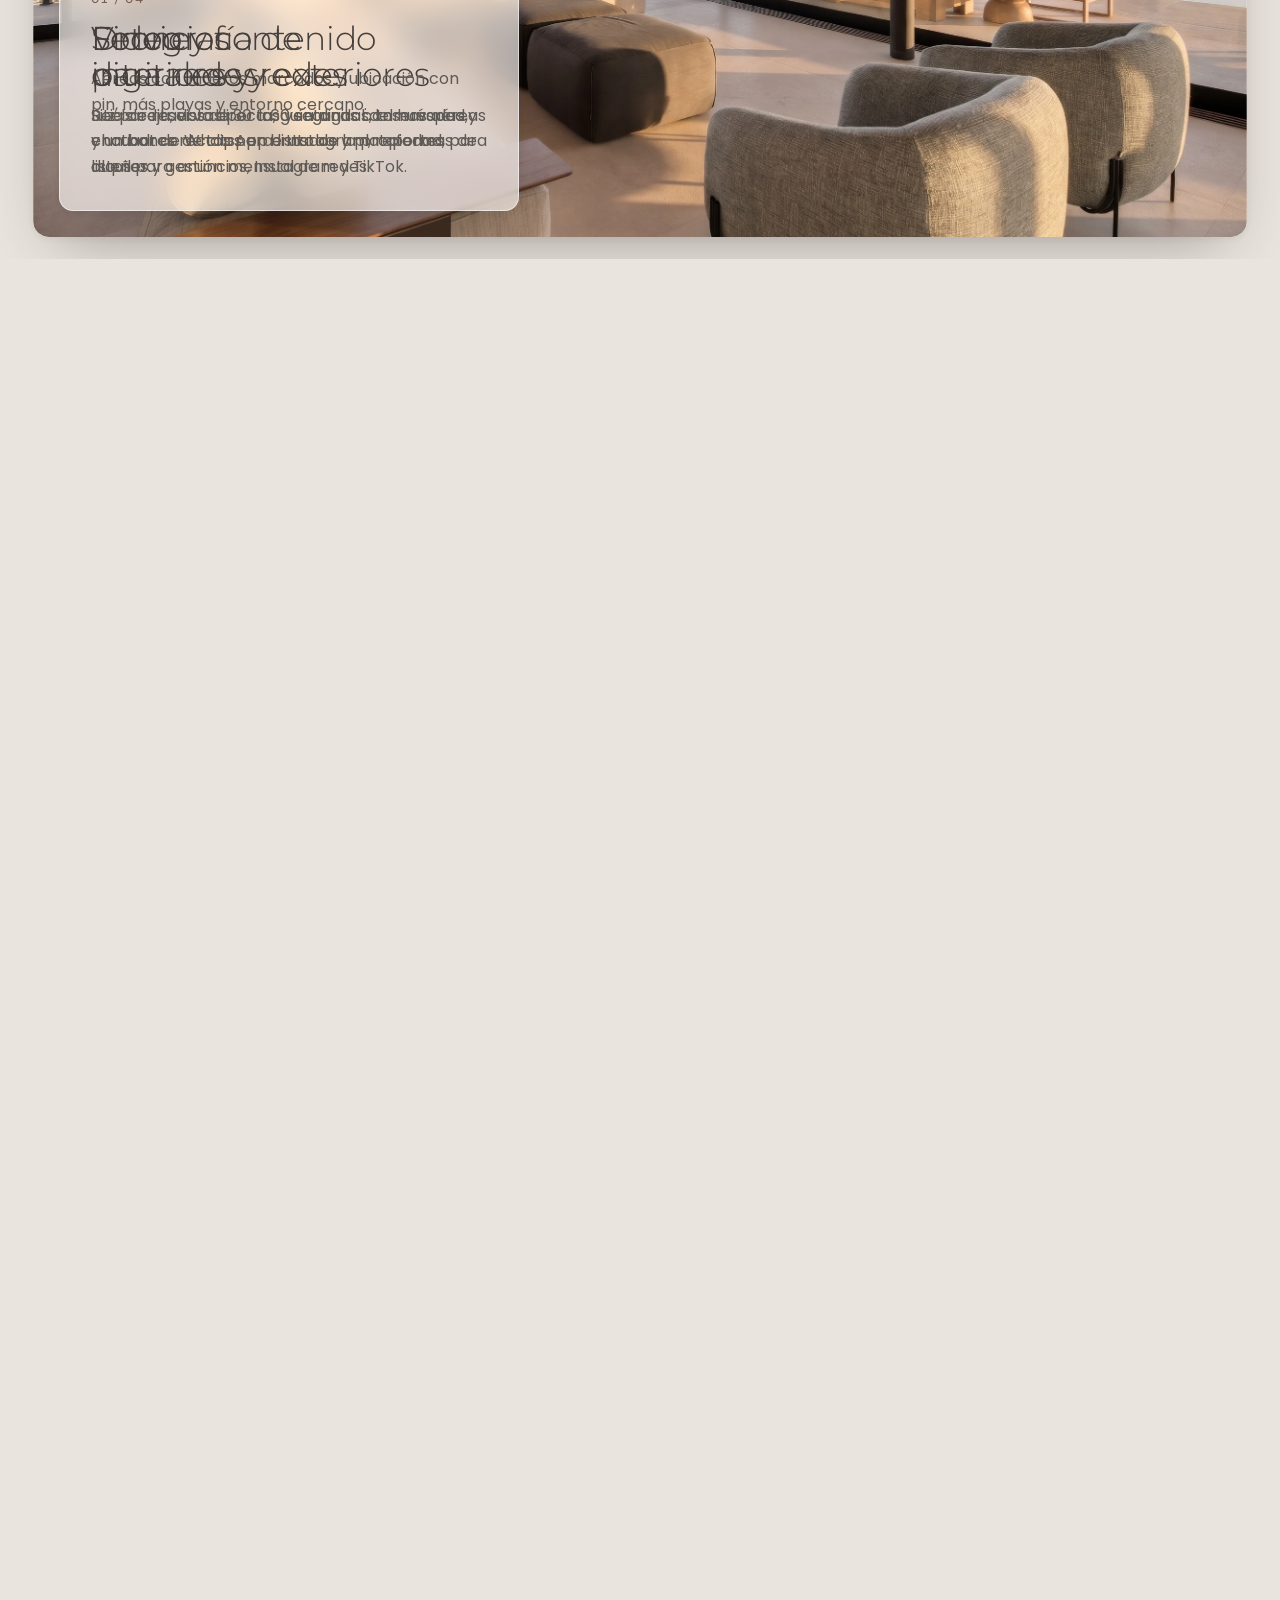
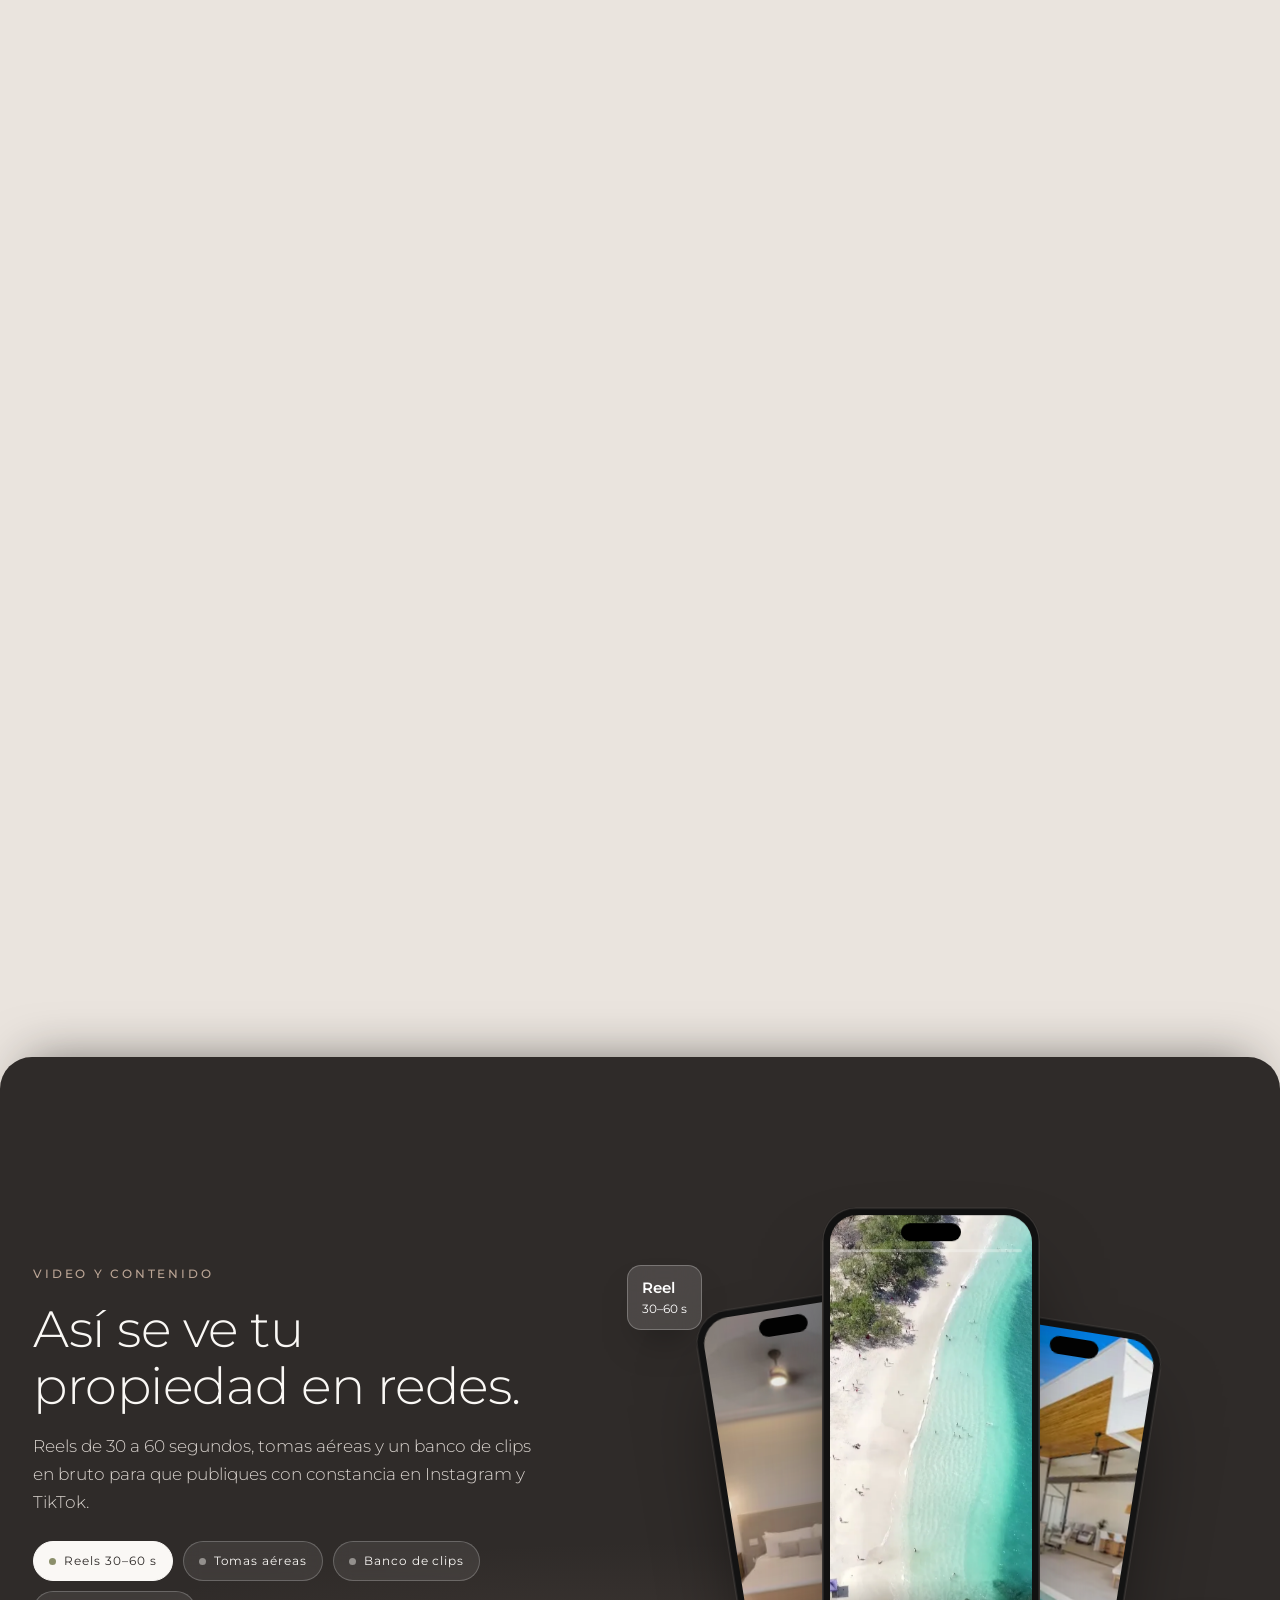
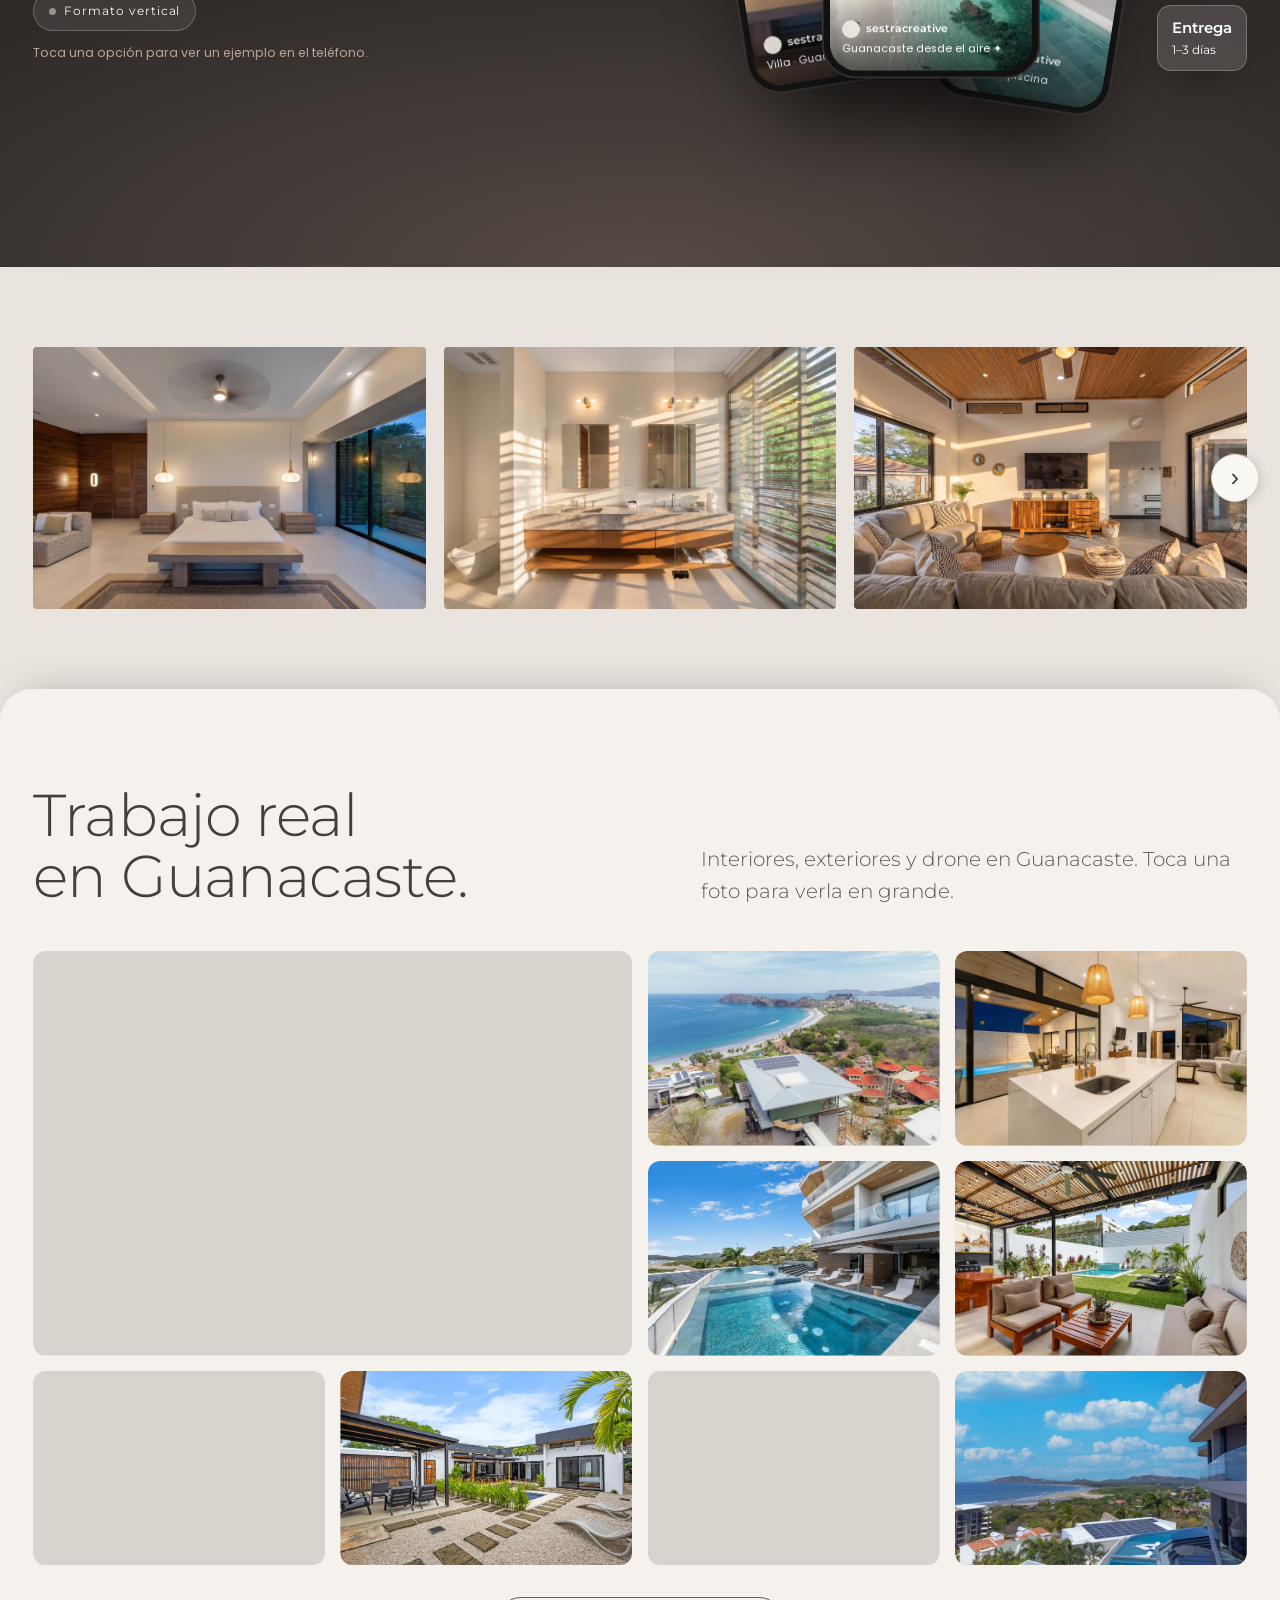
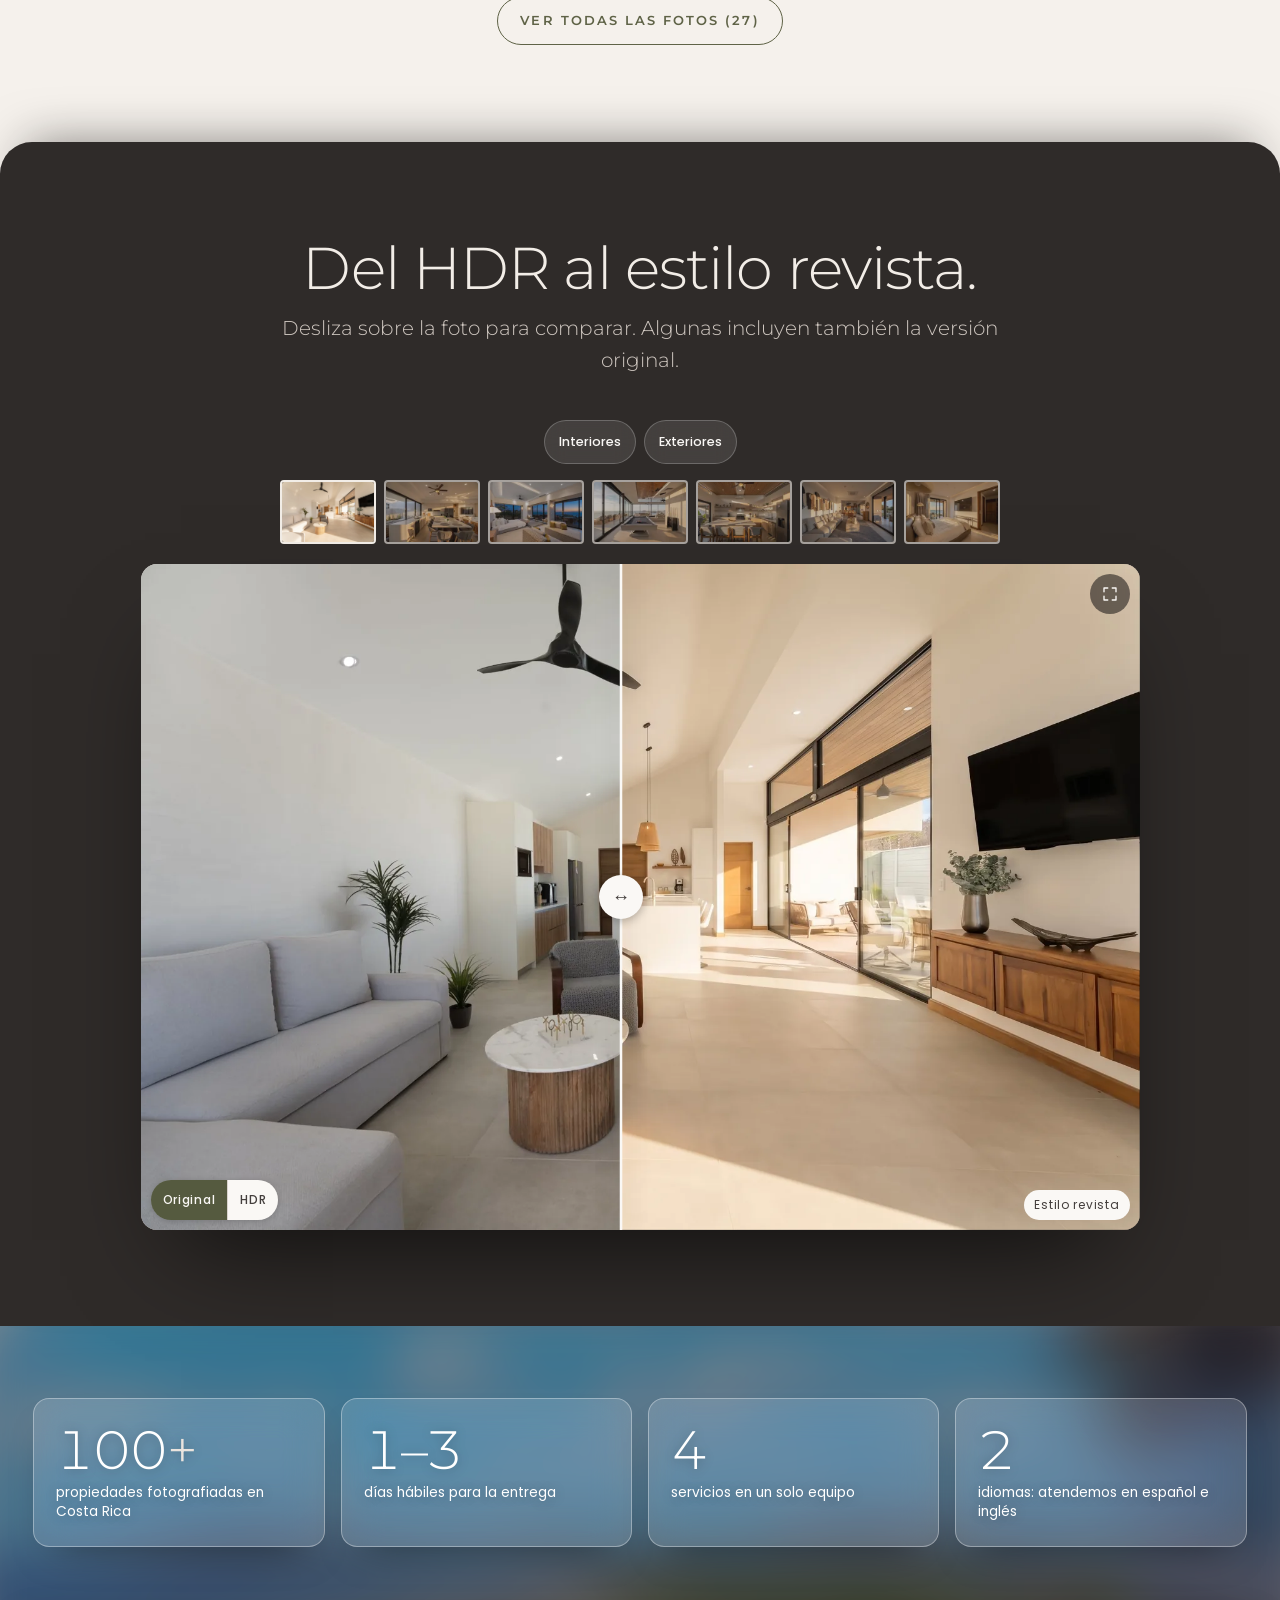
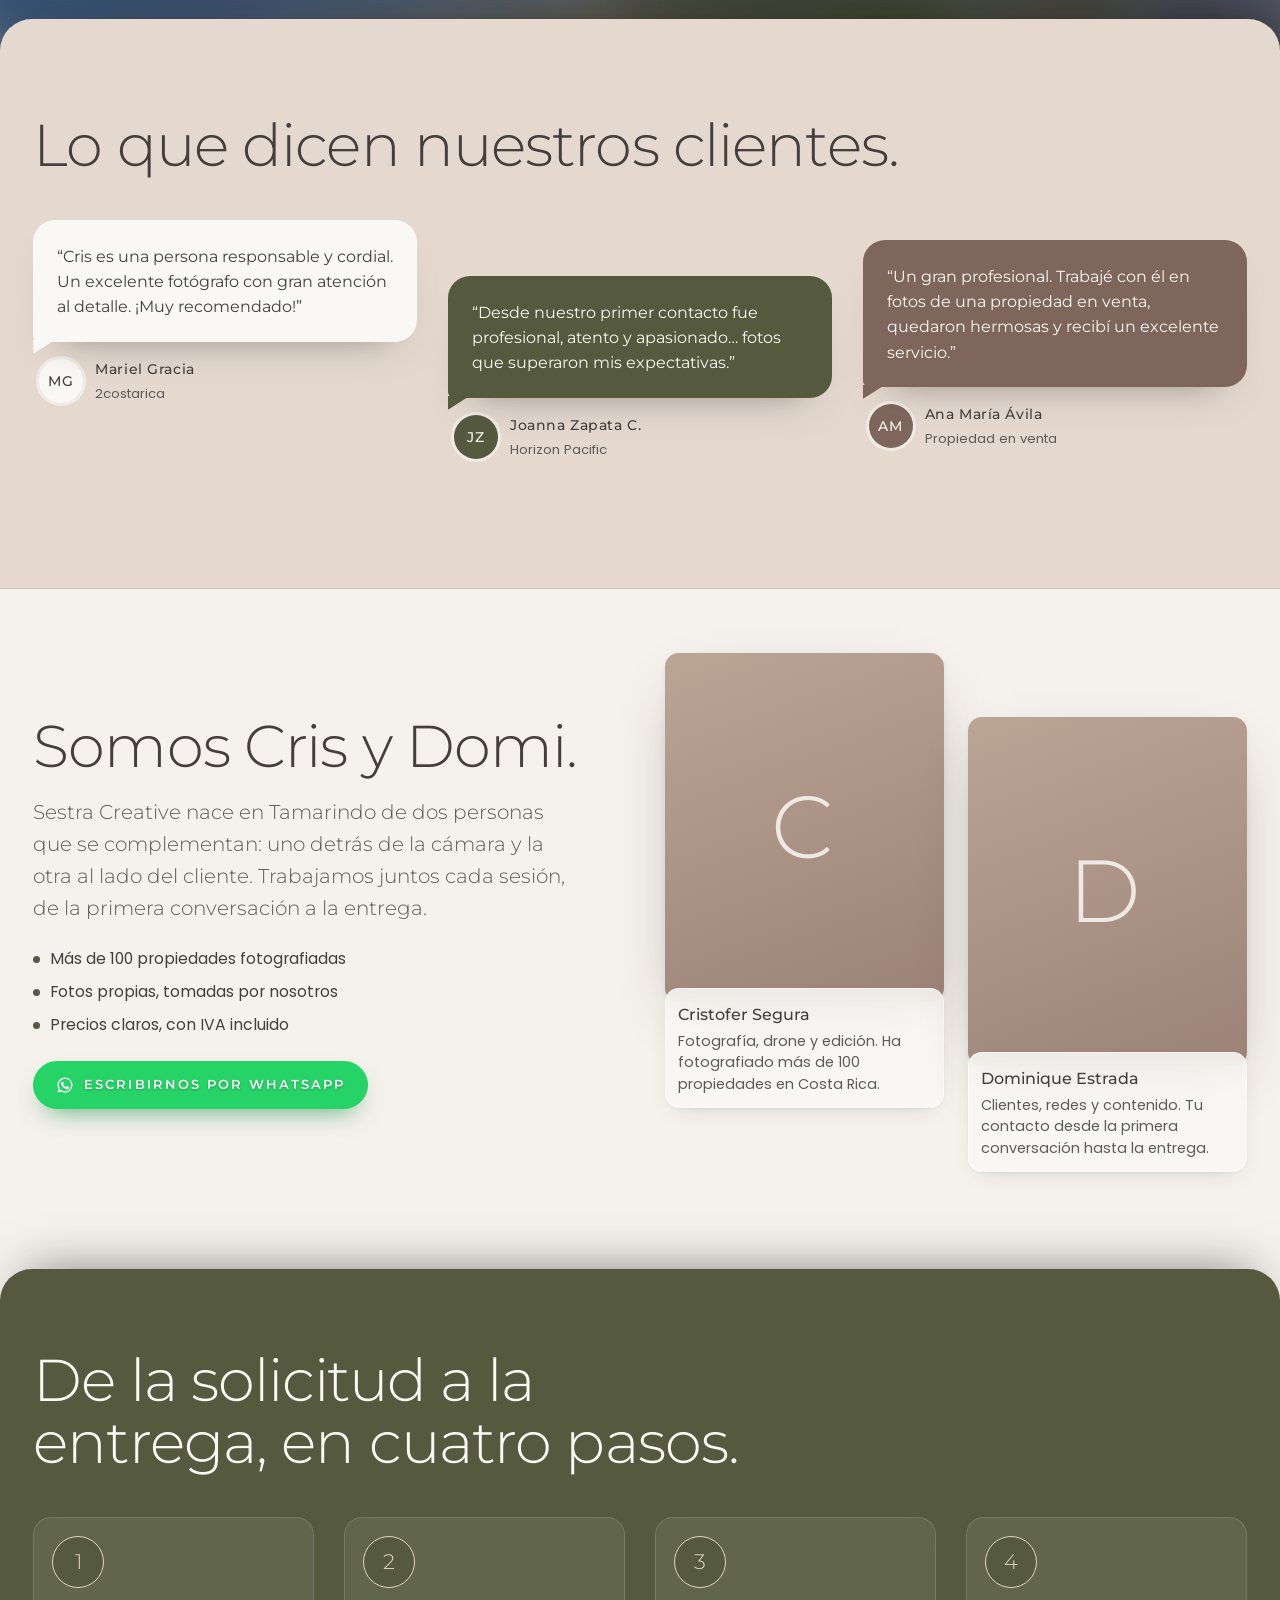
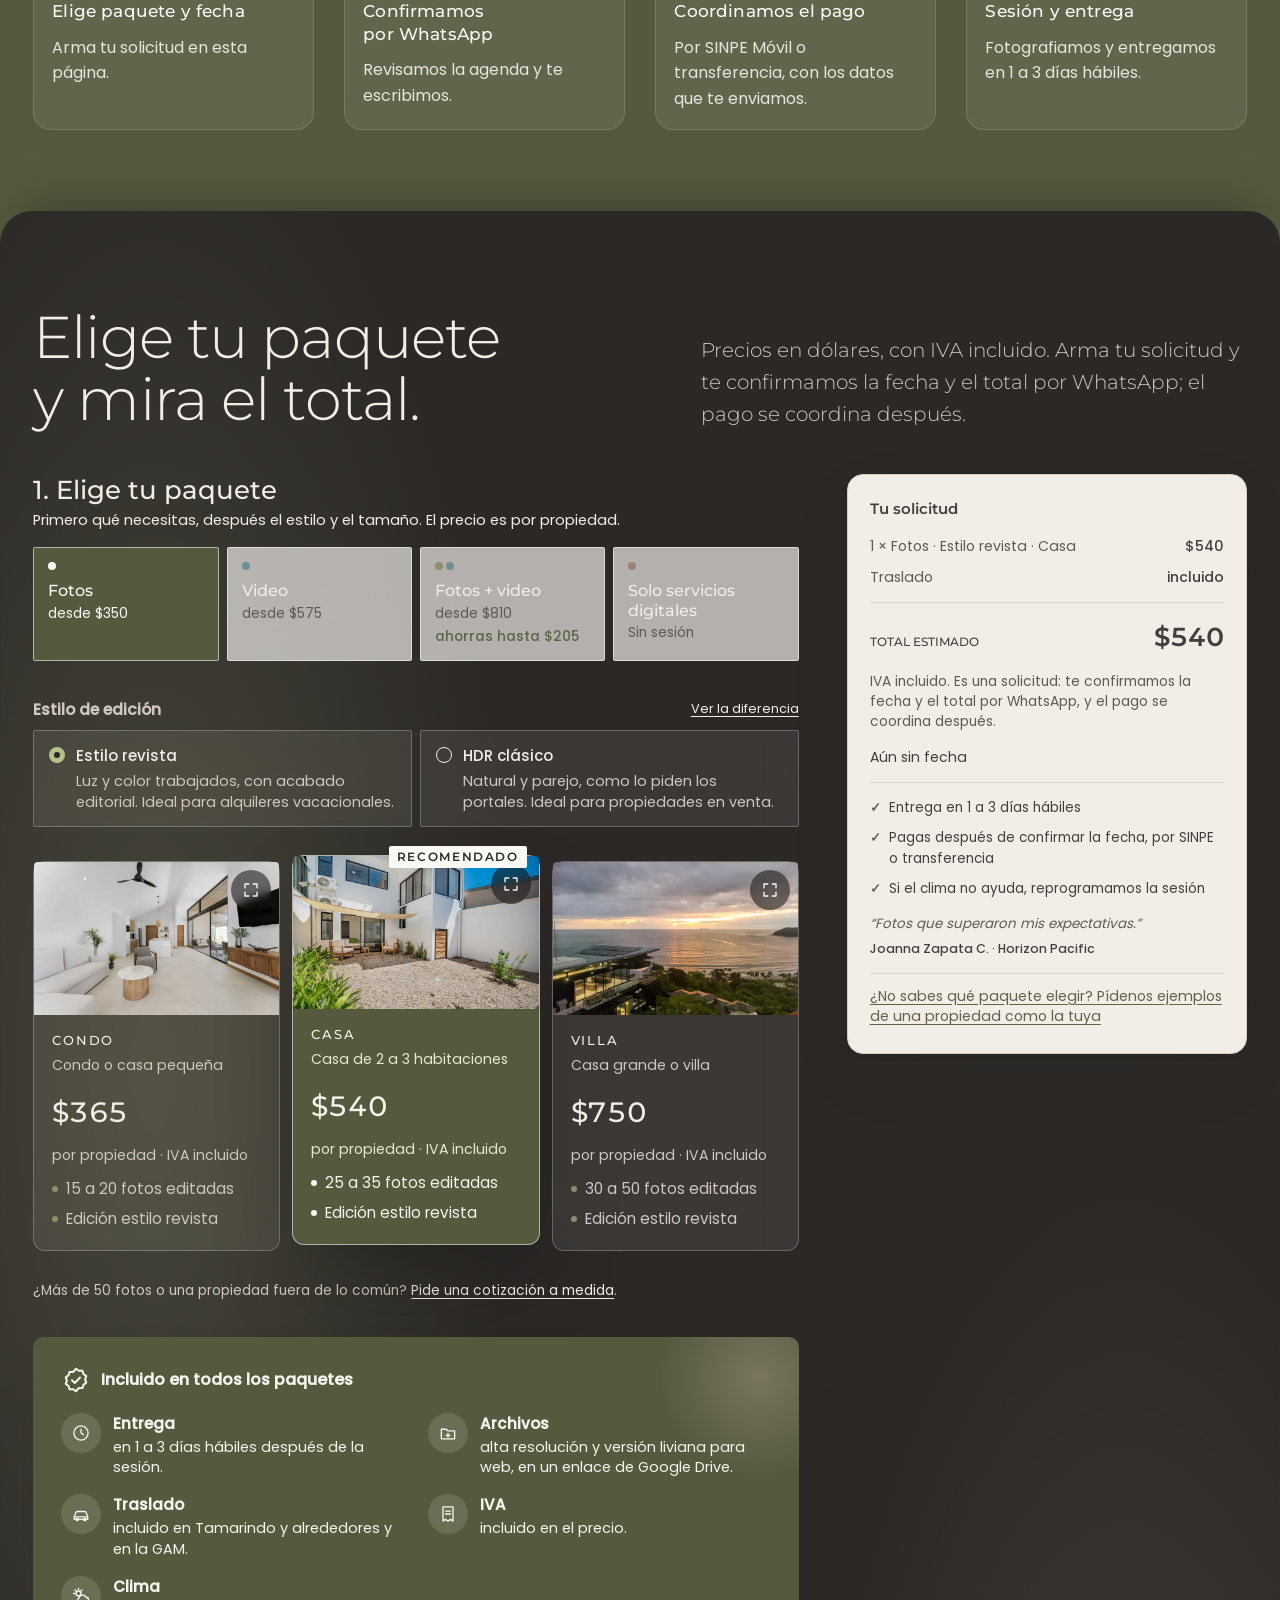
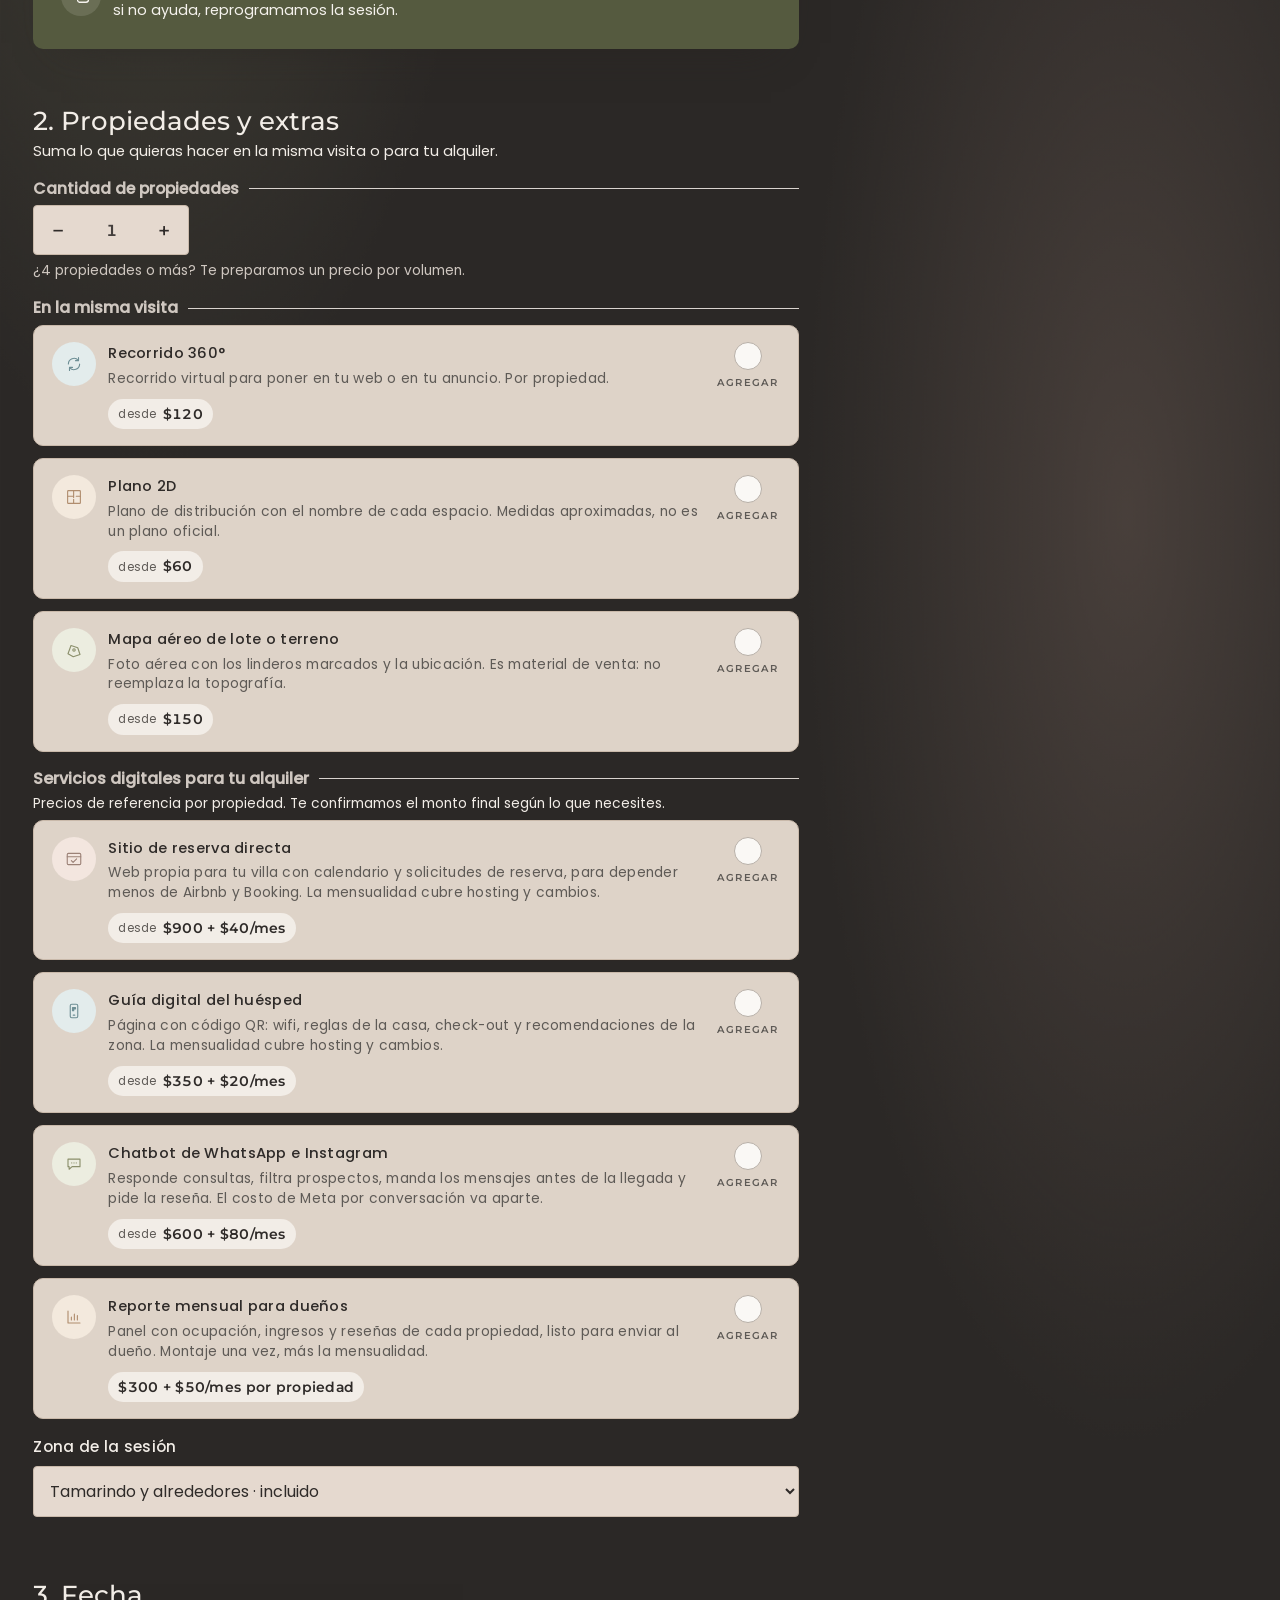
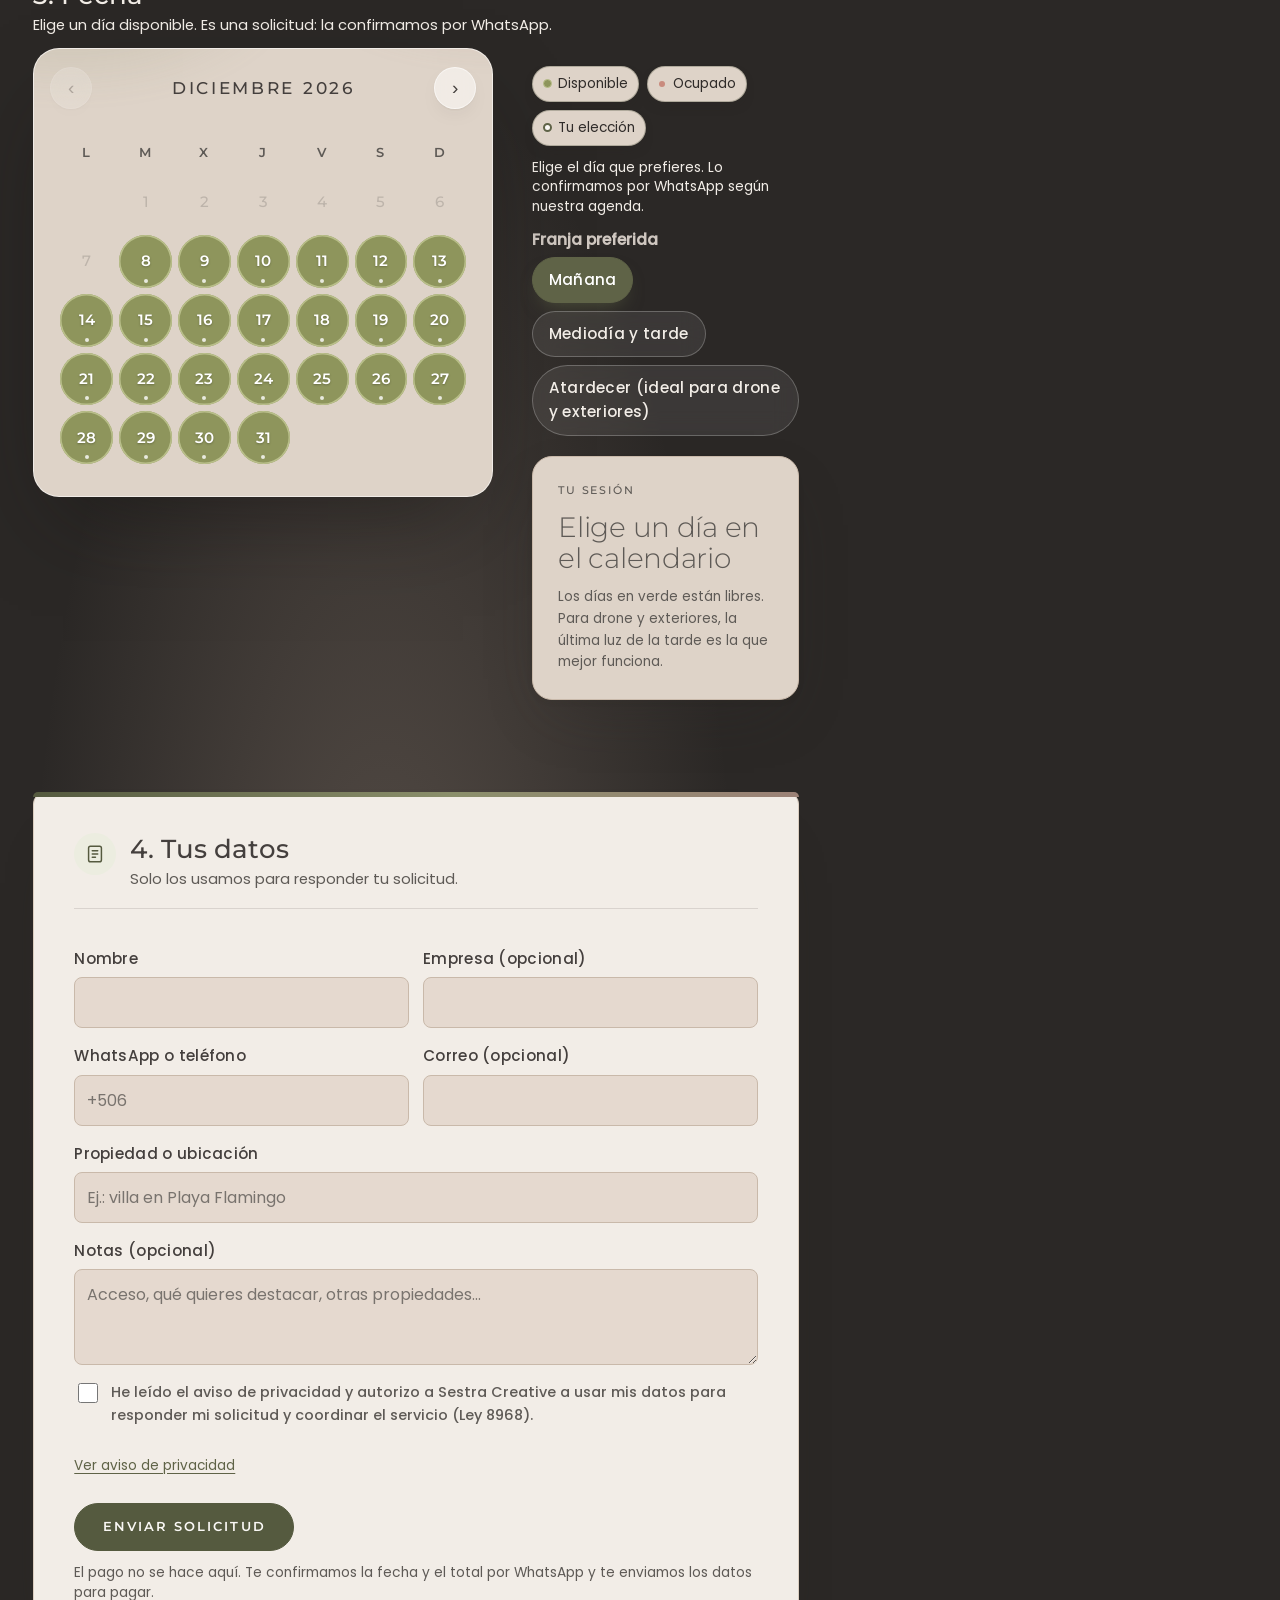
==== commit 5394db66: "Portada: titular en peso 400 para mejor lectura Co-Authored-By: Claude Opus 5.5 <noreply@anthropic.c" ====
--- a/index.html
+++ b/index.html
@@ -490,8 +490,8 @@
 </style>
 <link rel="preload" as="image" href="assets/hero-dron2-poster.webp" media="(min-width: 861px)" fetchpriority="high">
 <link rel="preload" as="image" href="assets/hero-dron2-cel-poster.webp" media="(max-width: 860px)" fetchpriority="high">
-<link rel="stylesheet" href="css/site2.css?v=1126l">
-<link rel="stylesheet" href="css/depth.css?v=1126l">
+<link rel="stylesheet" href="css/site2.css?v=1126m">
+<link rel="stylesheet" href="css/depth.css?v=1126m">
 </head>
 <body>
 
@@ -773,9 +773,9 @@
   <span>WhatsApp</span>
 </a></aside>
 <div class="toast" id="toast" role="status" hidden></div>
-<script src="js/site2.js?v=1126l" defer></script>
-<script src="js/moments.js?v=1126l" defer></script>
-<script src="js/depth.js?v=1126l" defer></script>
+<script src="js/site2.js?v=1126m" defer></script>
+<script src="js/moments.js?v=1126m" defer></script>
+<script src="js/depth.js?v=1126m" defer></script>
 <dialog class="lb" id="lb"><button class="lb-x" id="lb-x" type="button">&times;</button><button class="lb-p" id="lb-p" type="button">&lsaquo;</button><img id="lb-img" alt=""><p id="lb-cap"></p><button class="lb-n" id="lb-n" type="button">&rsaquo;</button></dialog>
 <script>
 /* ============ CONFIGURACIÓN (lo único que hay que tocar para publicar) ============ */
--- a/css/depth.css
+++ b/css/depth.css
@@ -688,3 +688,5 @@
   html.dp .hero.hx .acts{margin-bottom:22px!important}
   html.dp .hero.hx .hero-proof{font-size:.76rem!important;line-height:1.45;max-width:36ch;opacity:.85}
 }
+/* portada: titular un punto más grueso (400) para leerse mejor sobre la arena clara del video */
+html.dp .hero.hx h1{font-weight:400!important}
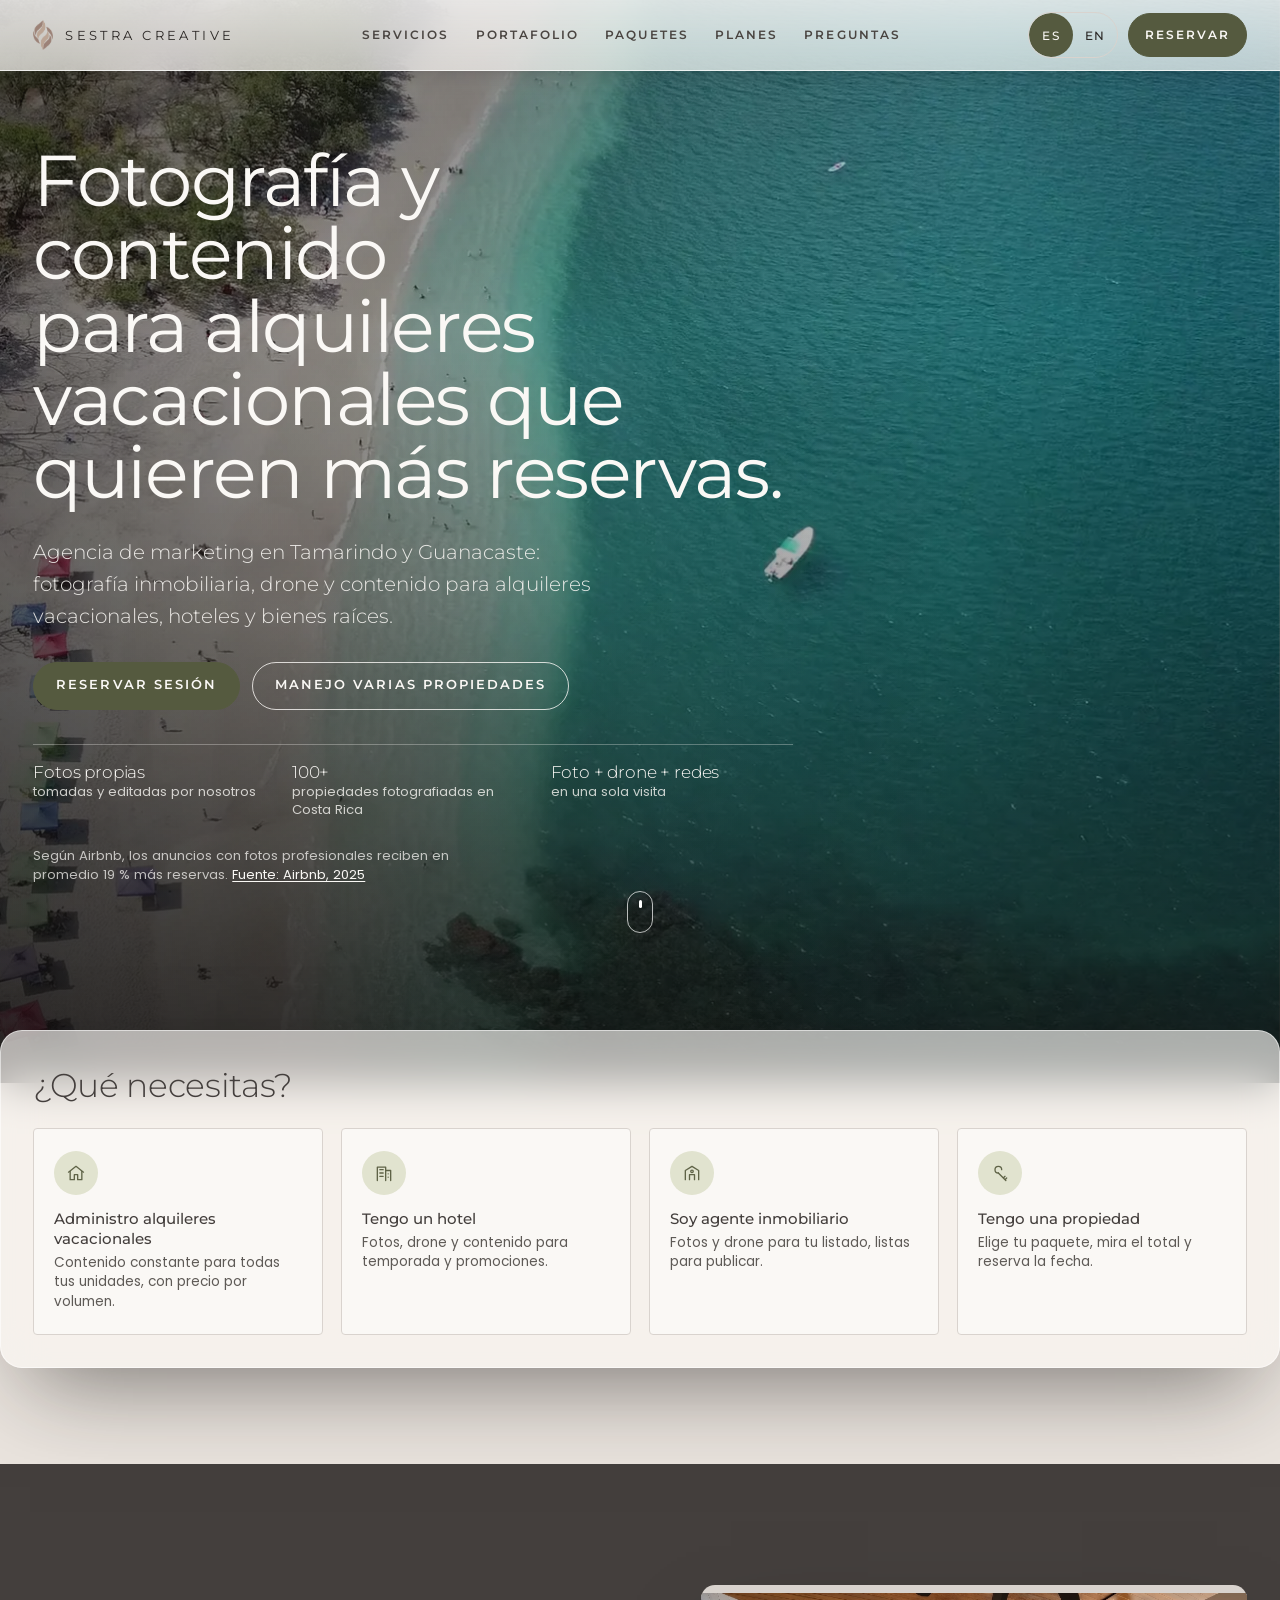
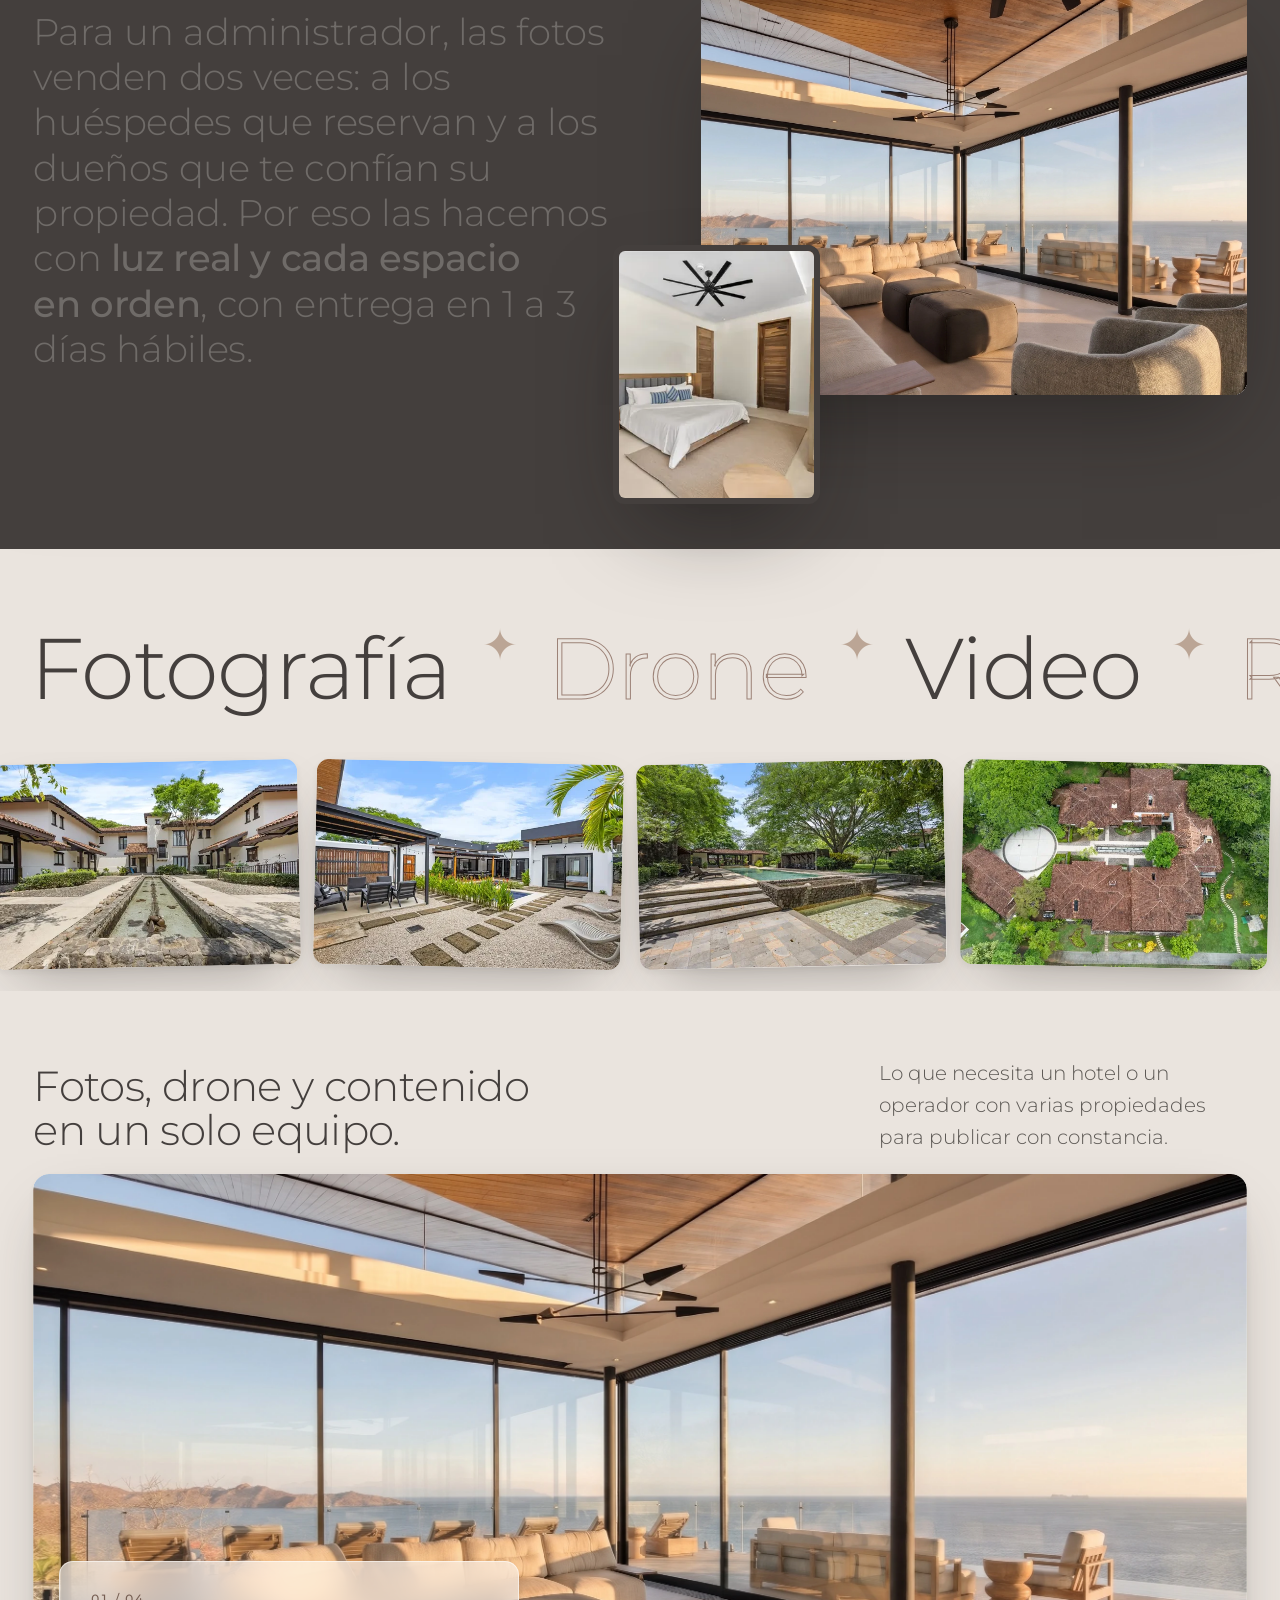
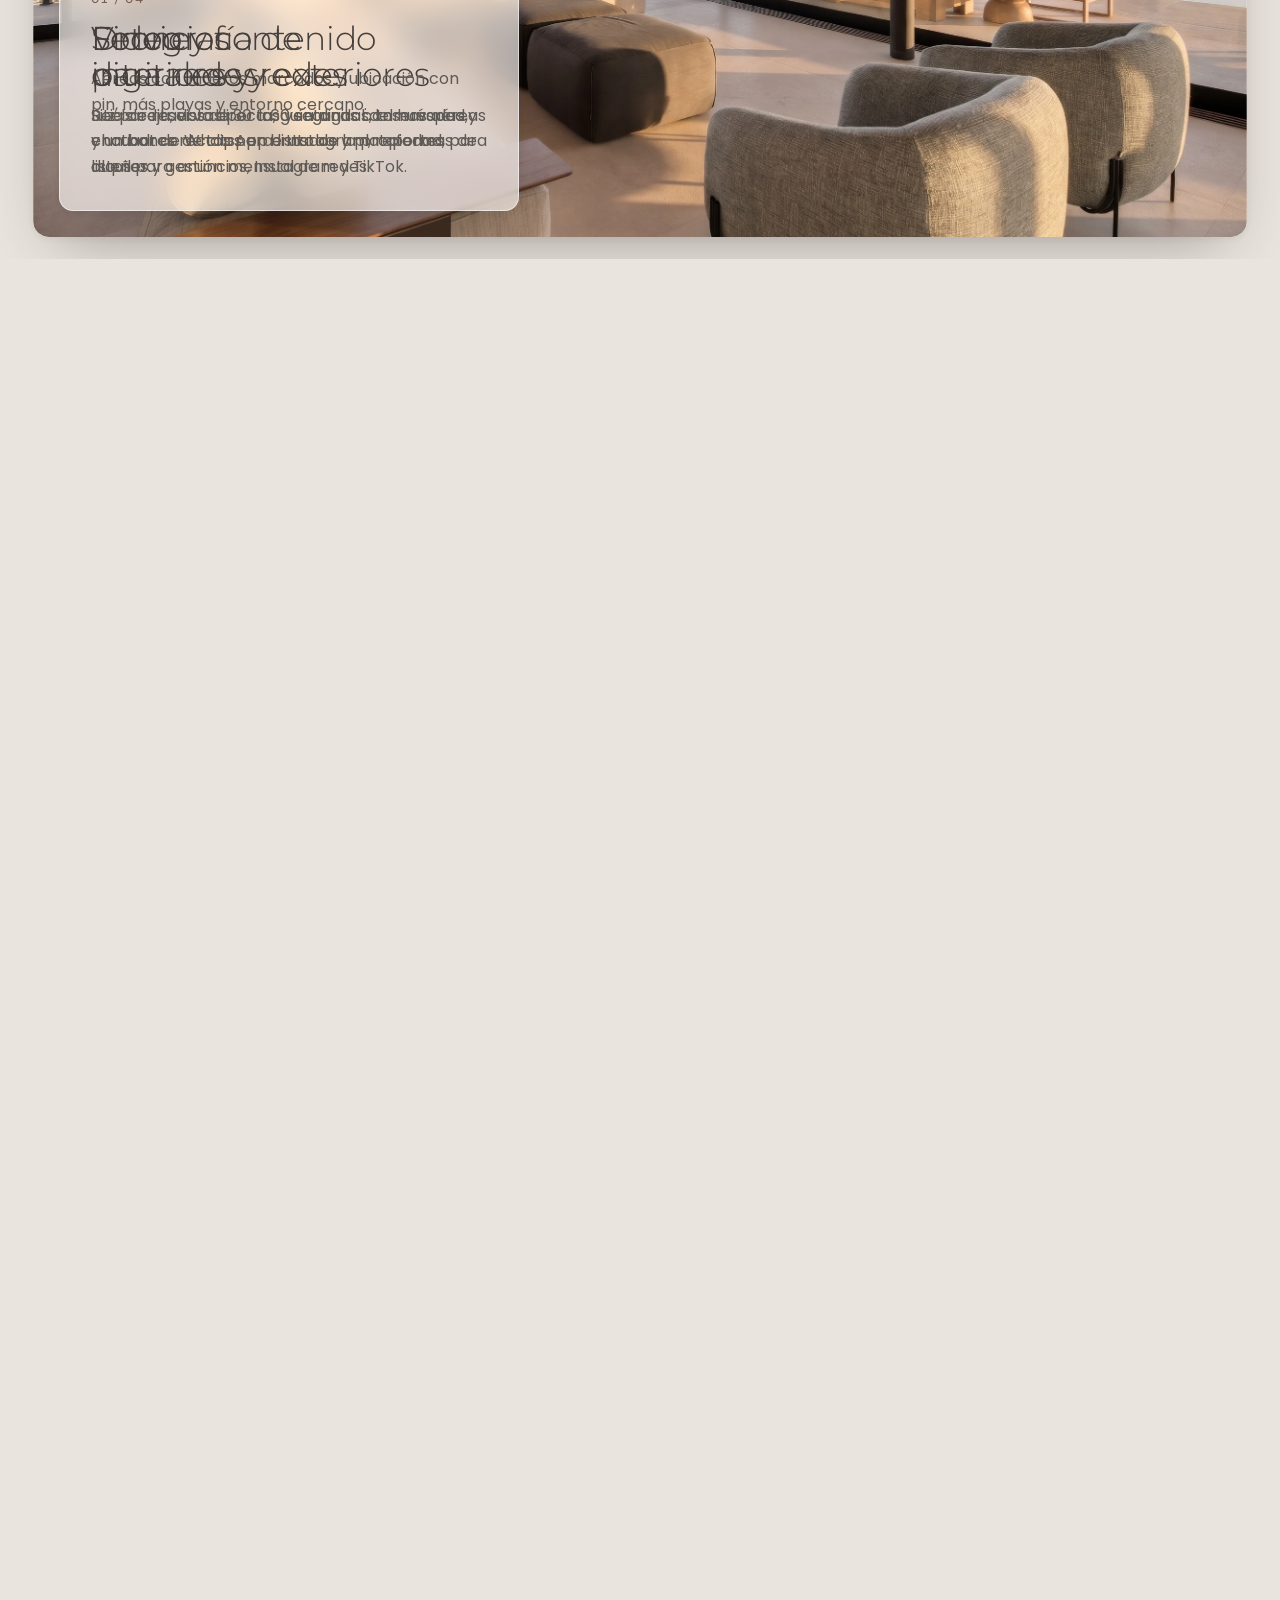
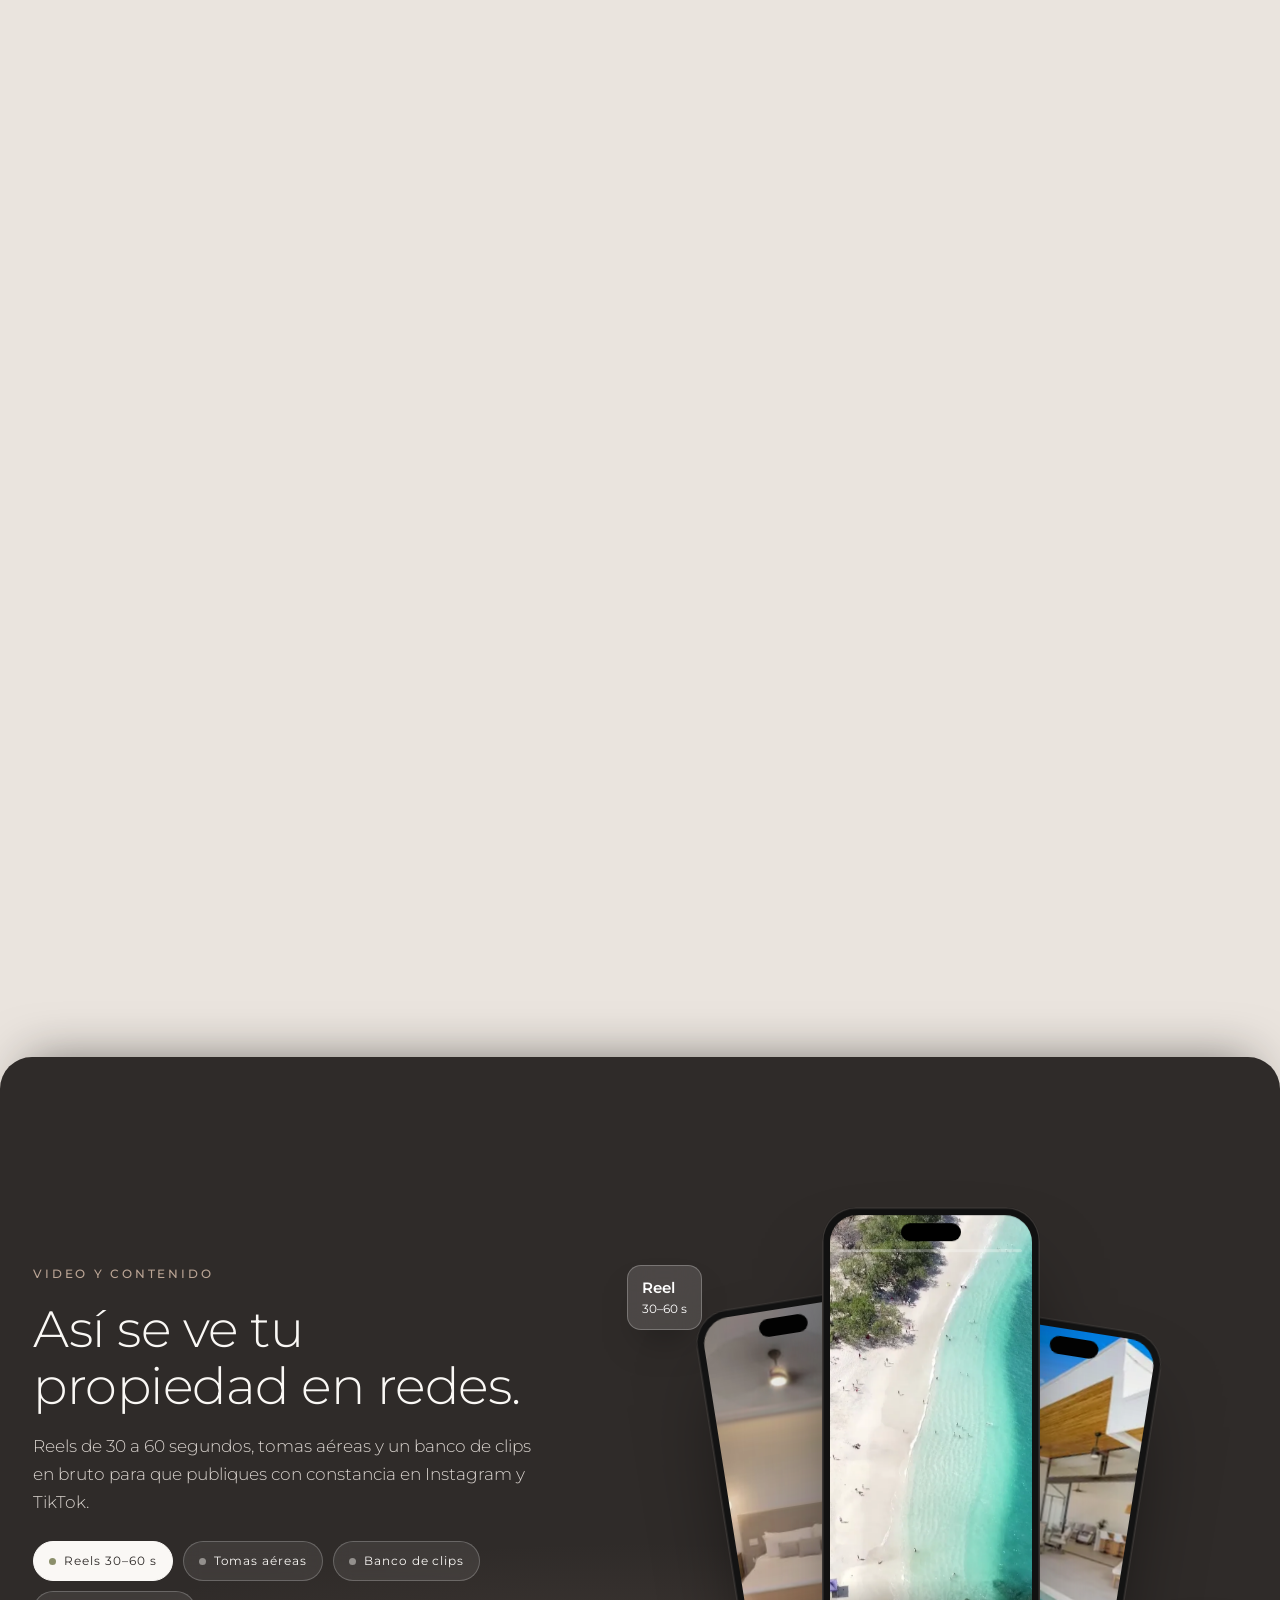
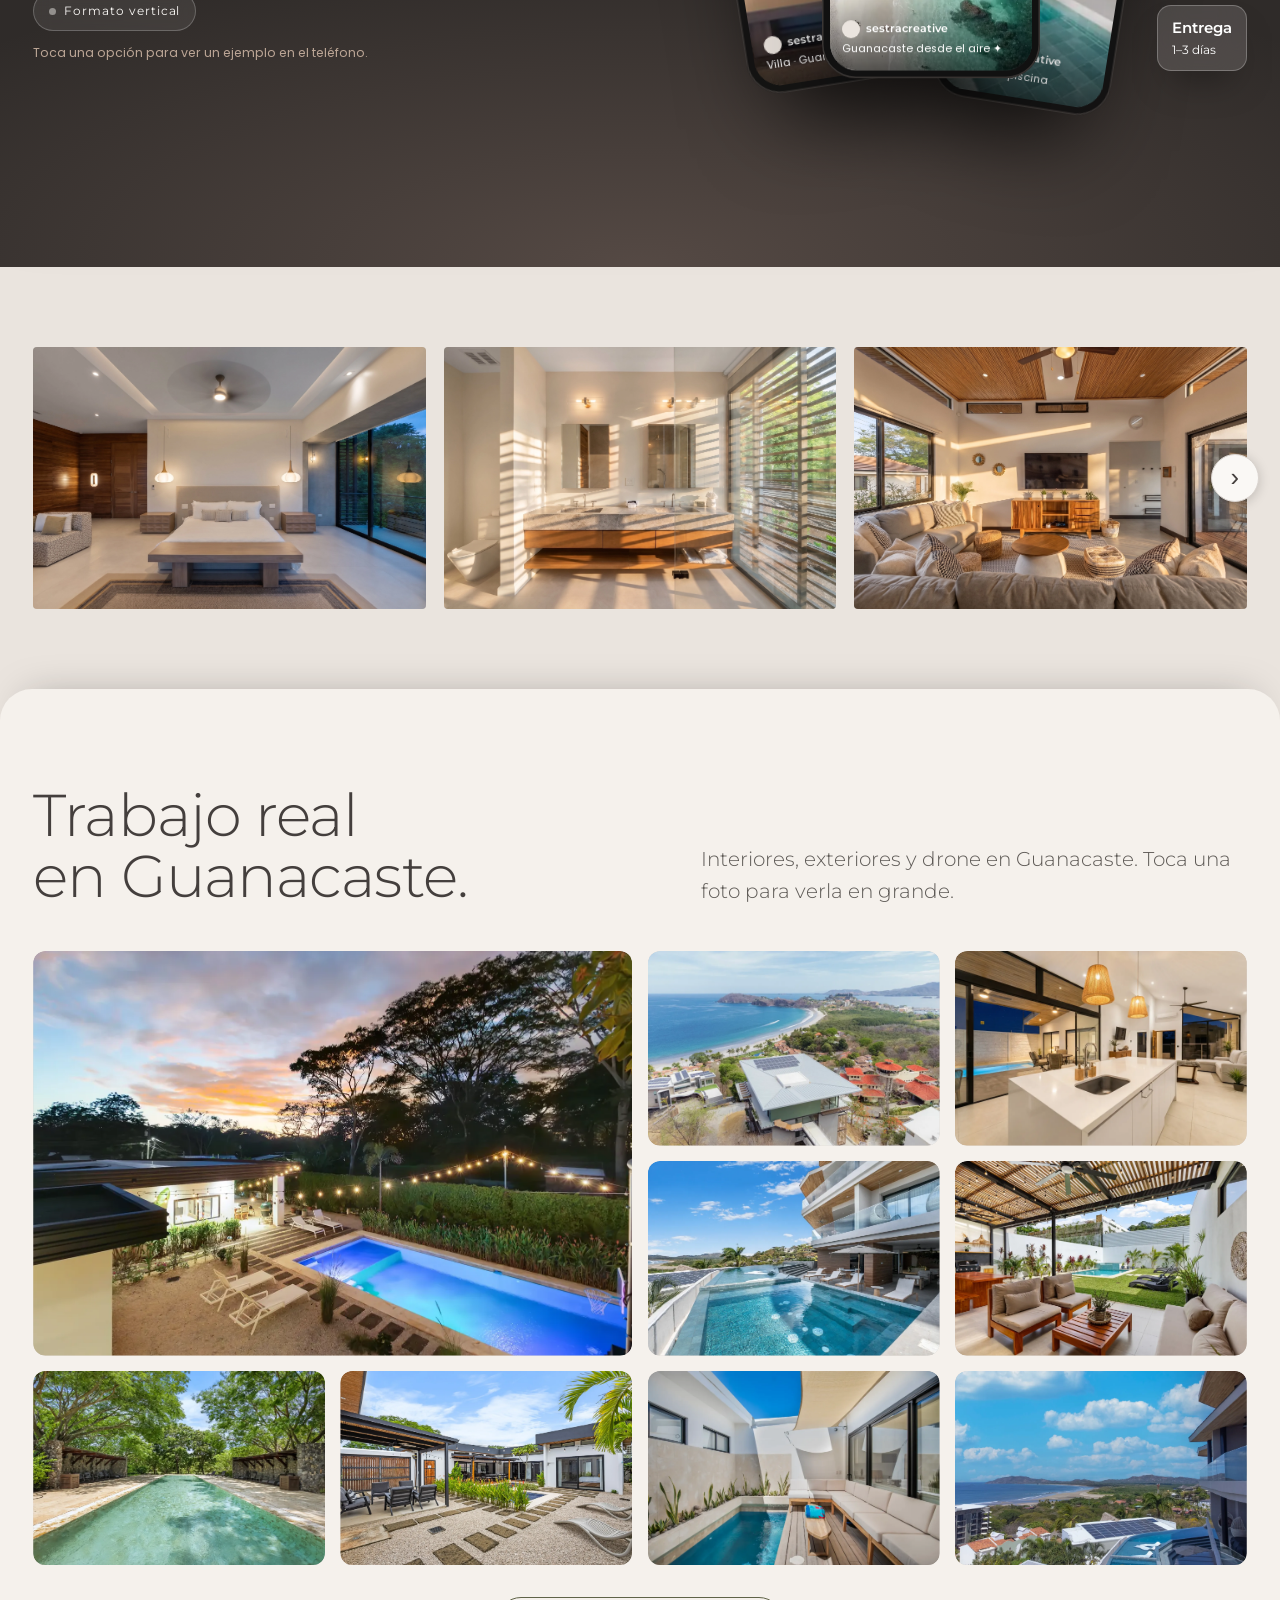
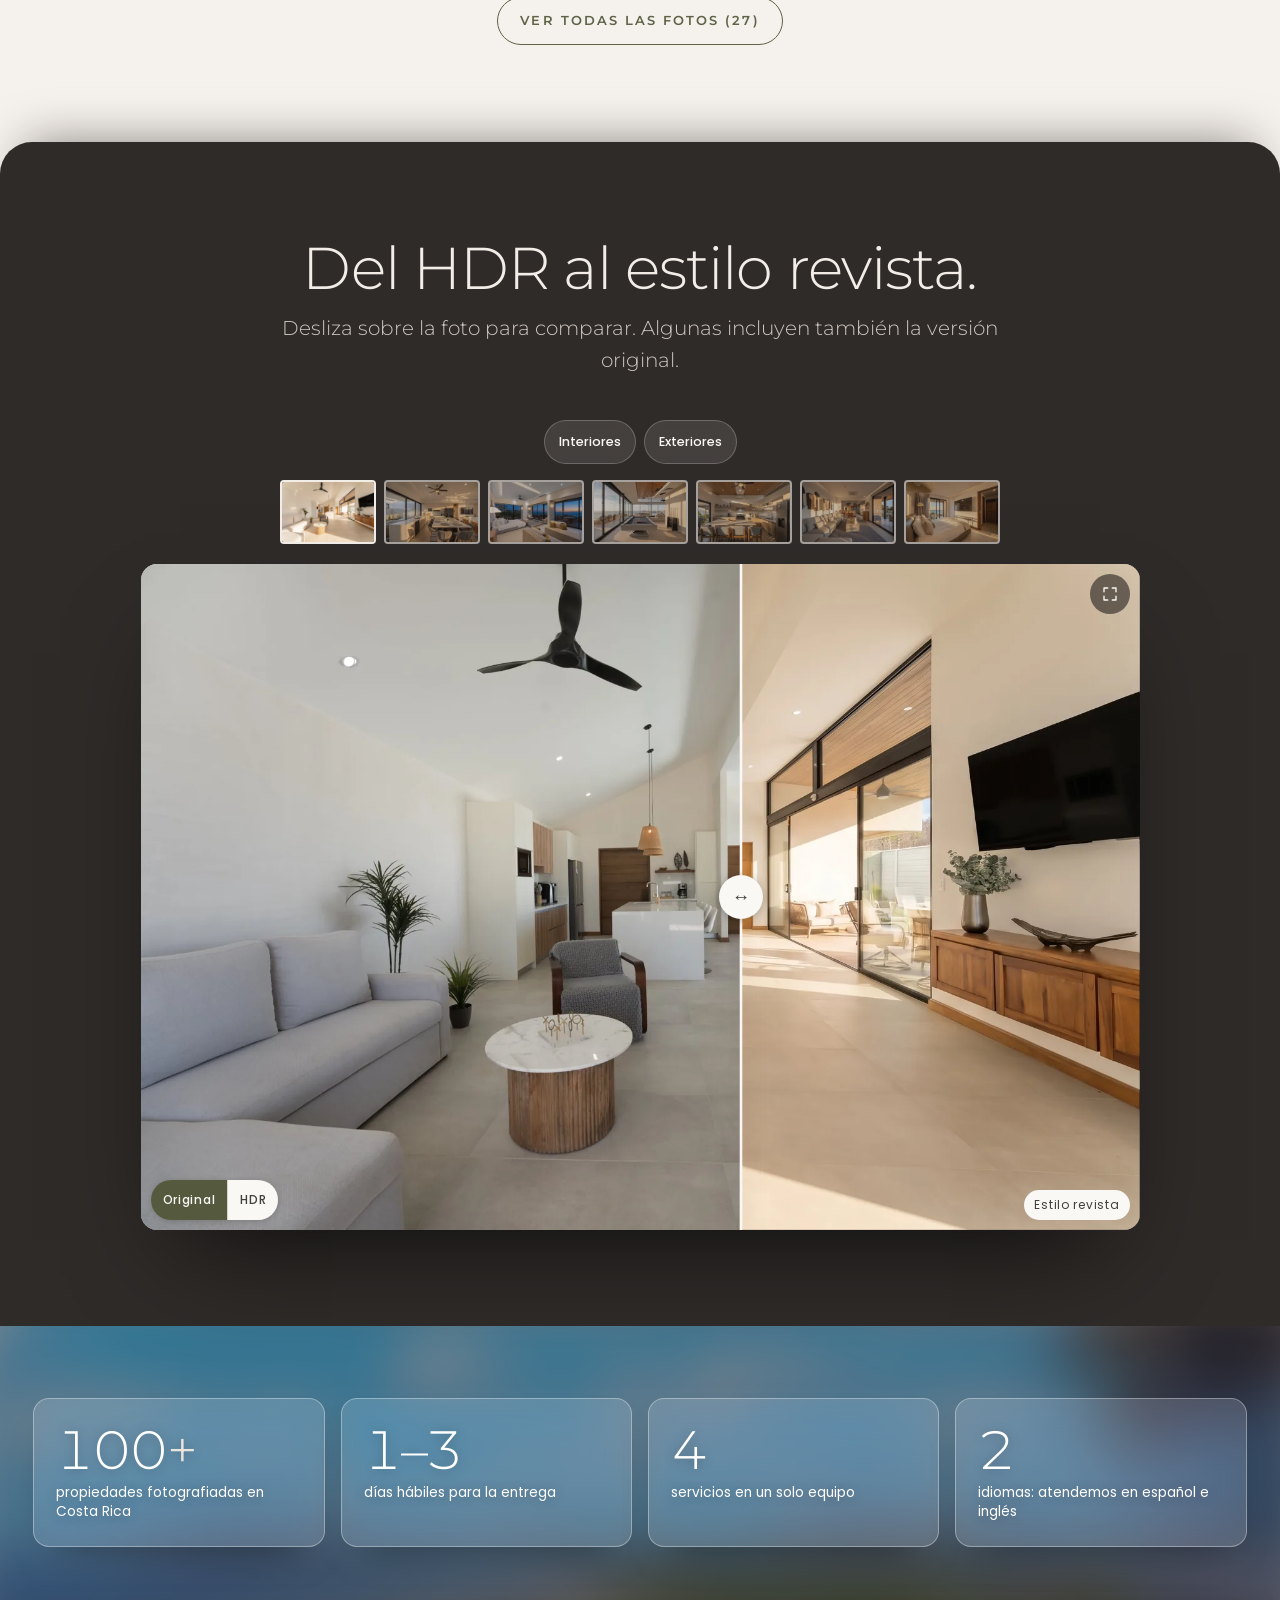
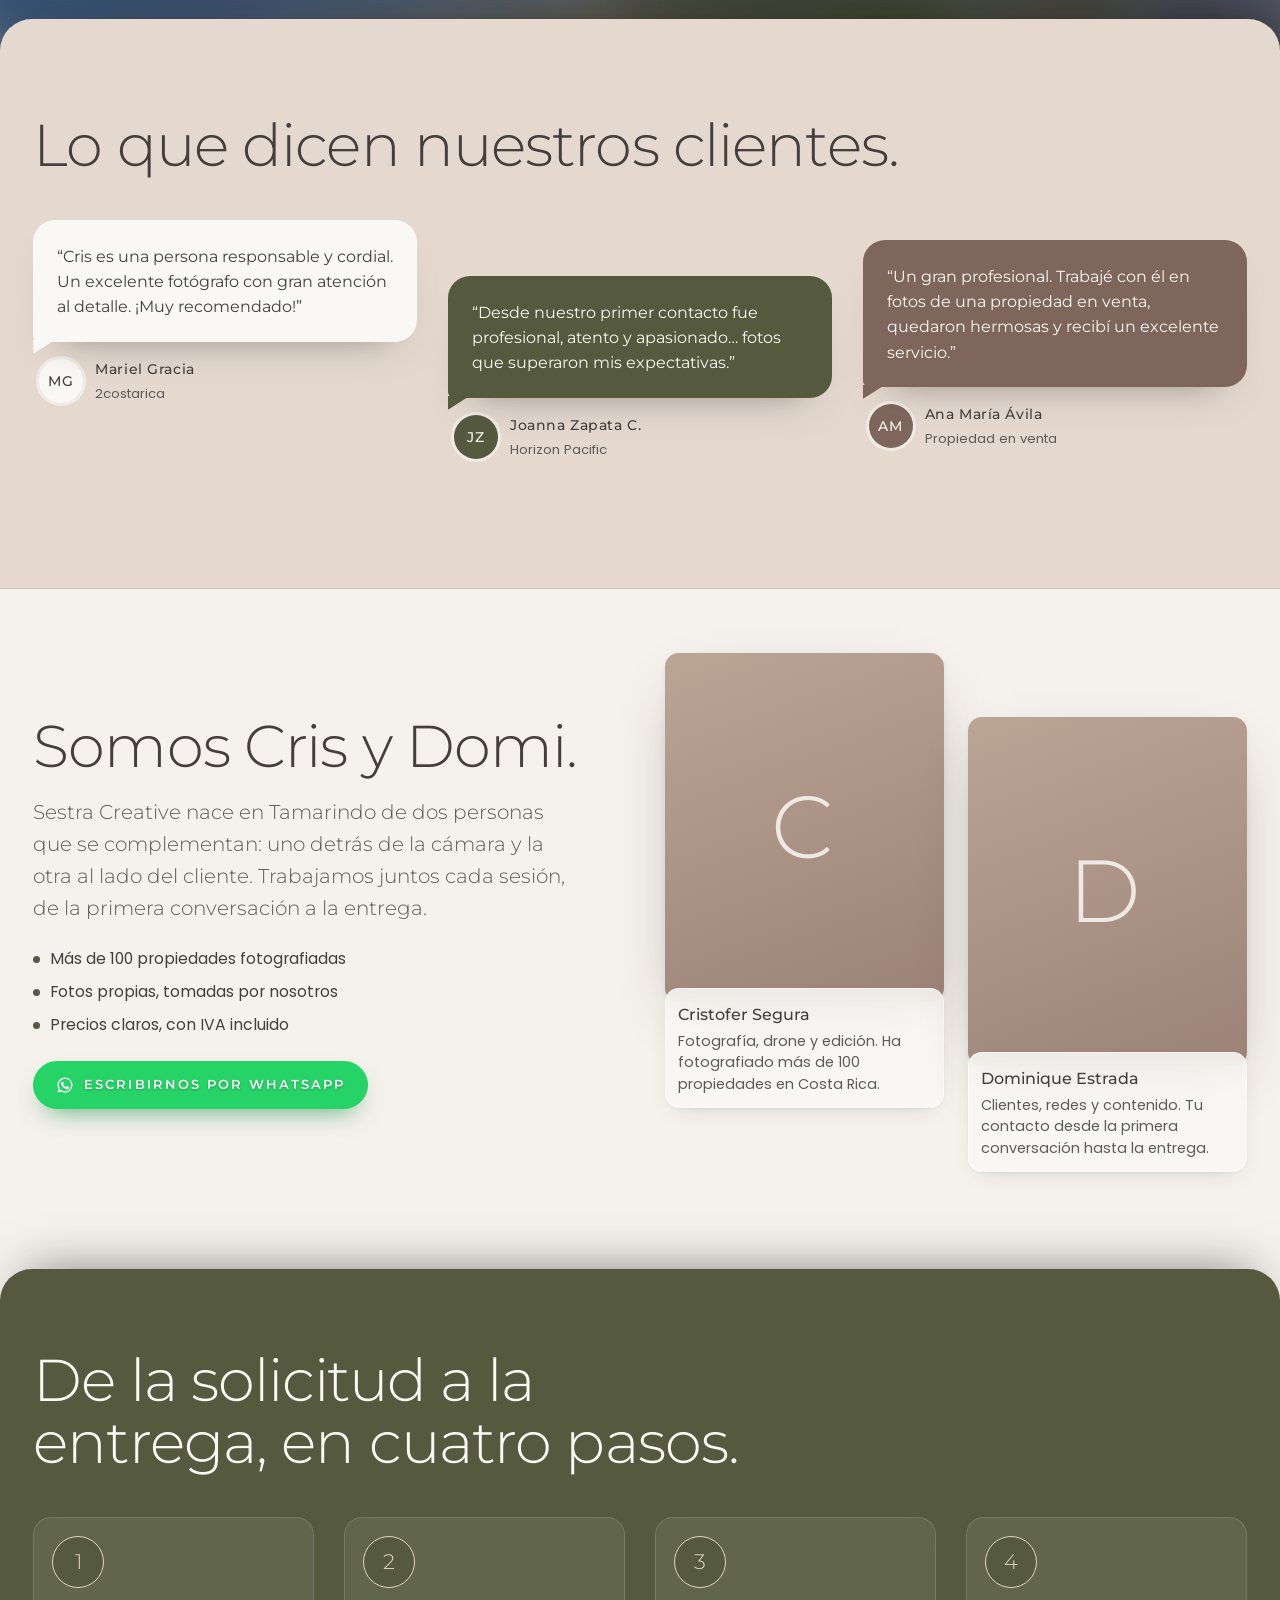
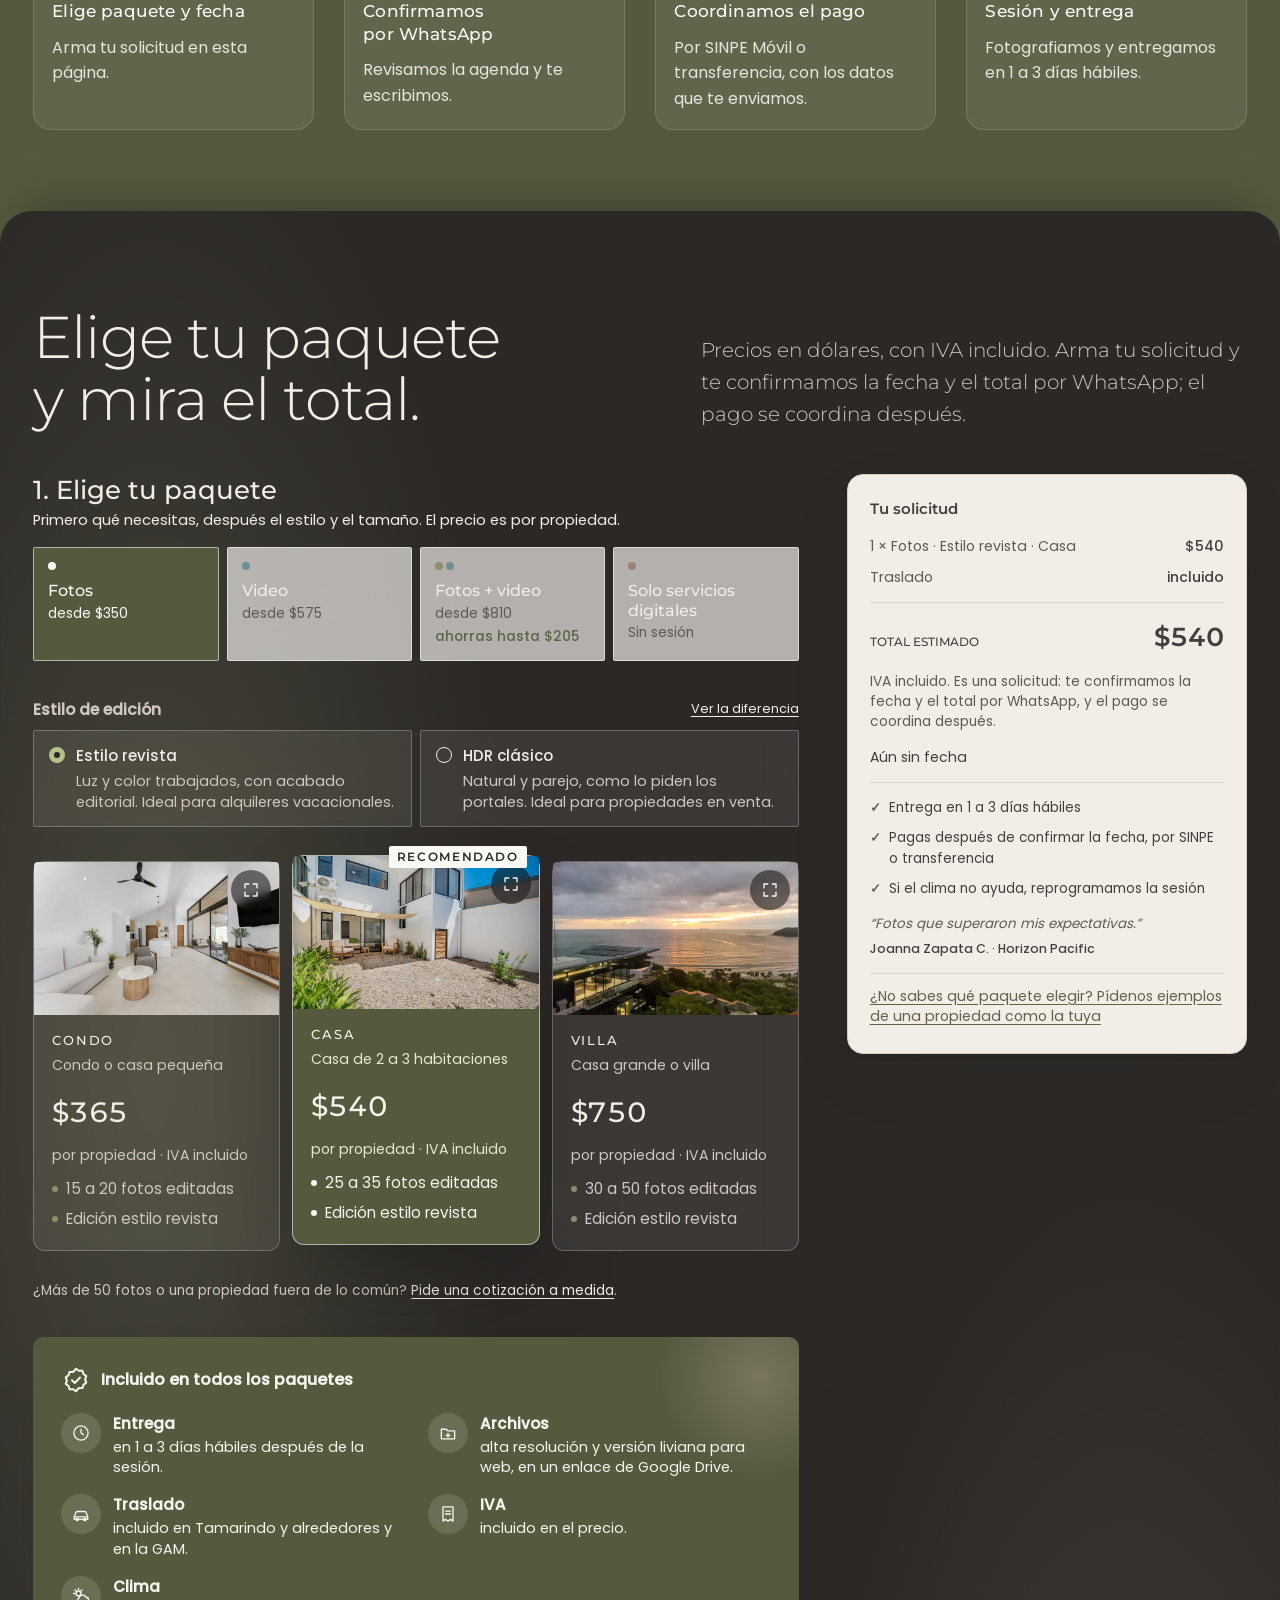
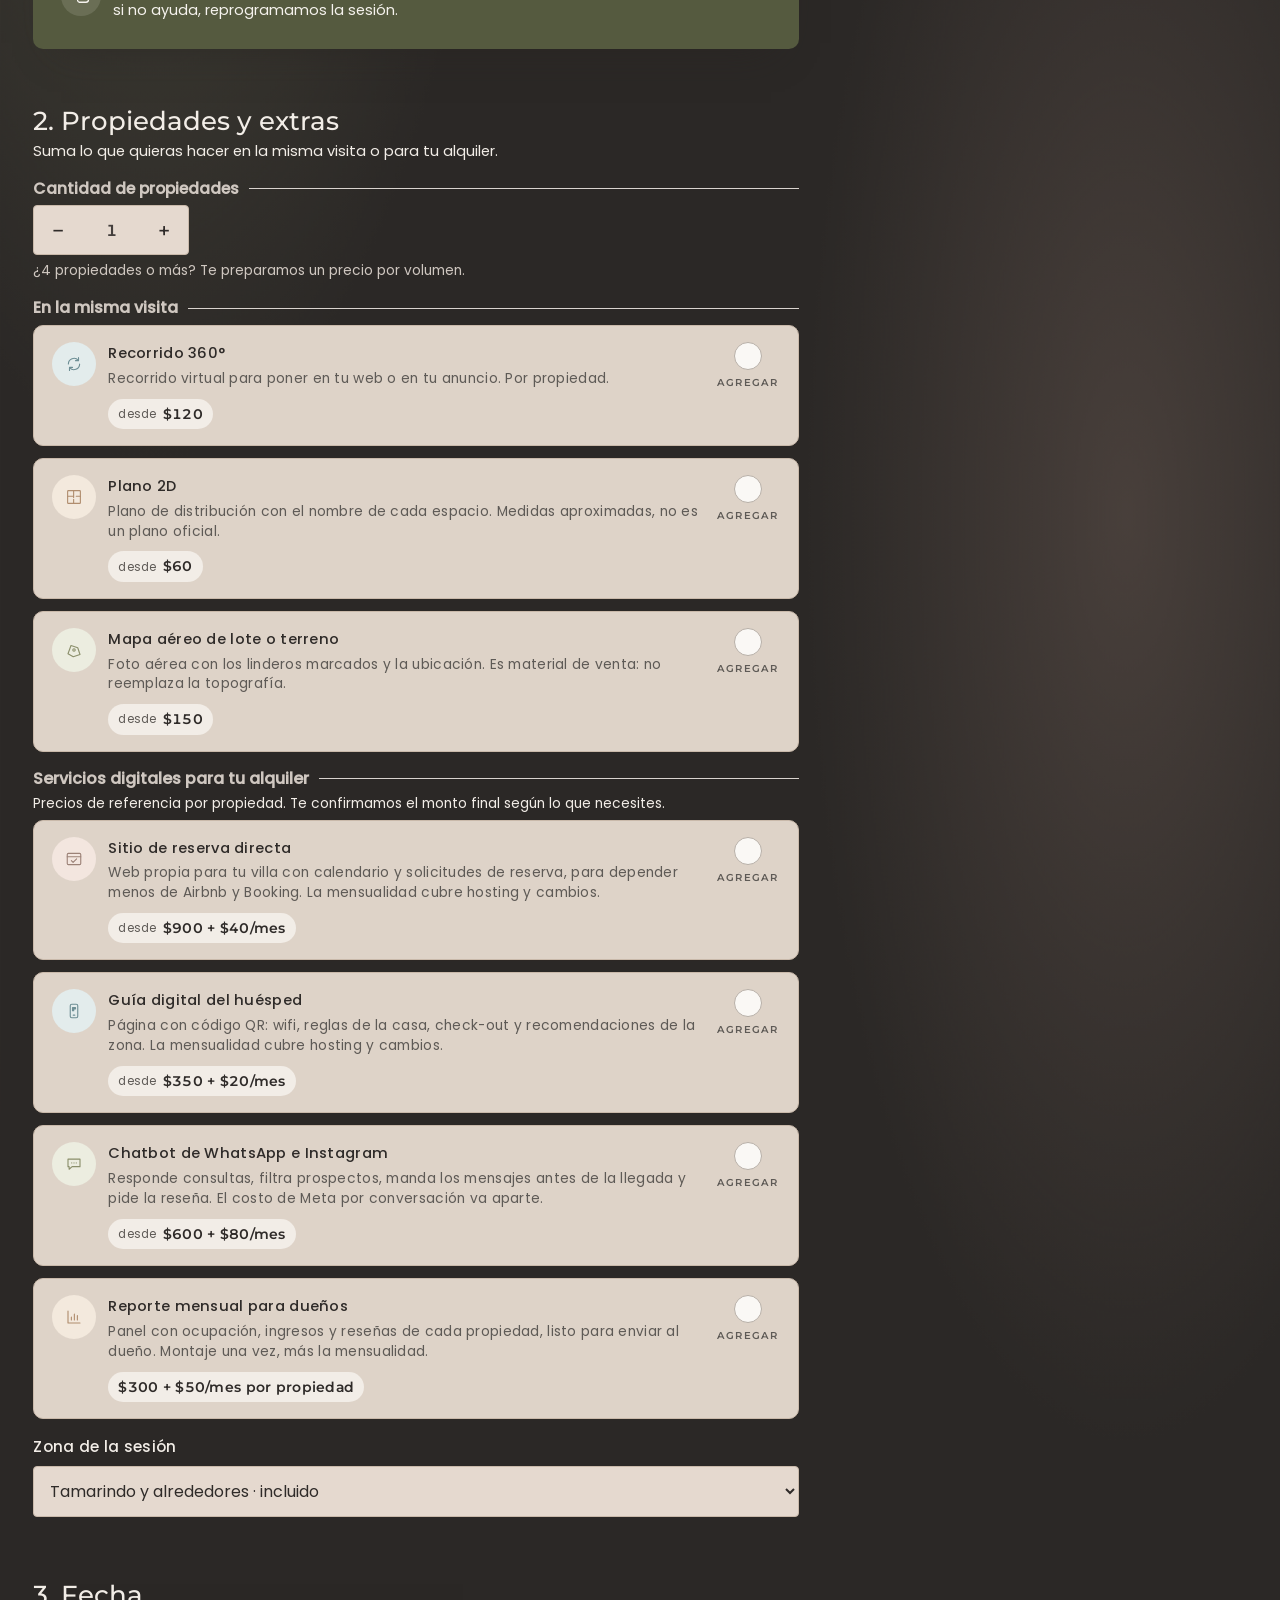
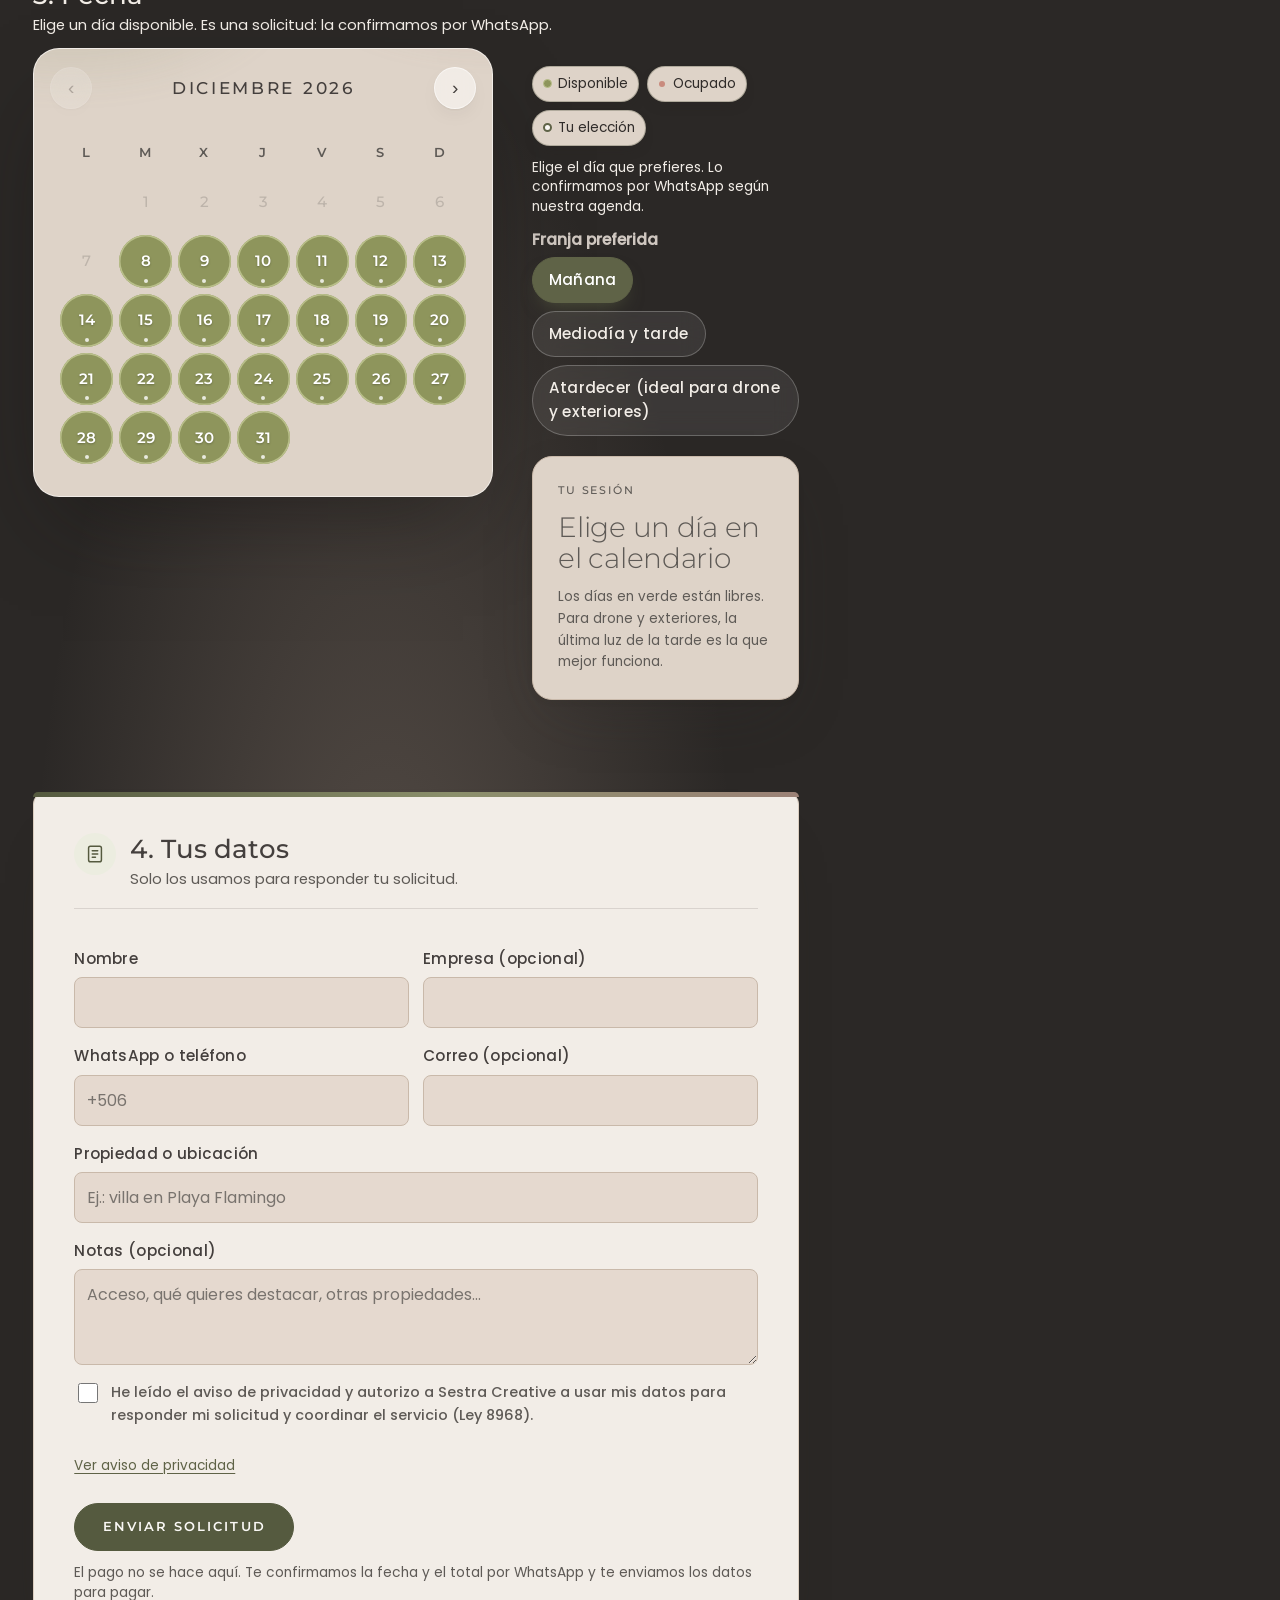
==== commit 125e78e0: "Video de portada en celular: volver a la versión de mejor calidad (2,6 Mbps) Co-Authored-By: Claude " ====
--- a/index.html
+++ b/index.html
@@ -490,8 +490,8 @@
 </style>
 <link rel="preload" as="image" href="assets/hero-dron2-poster.webp" media="(min-width: 861px)" fetchpriority="high">
 <link rel="preload" as="image" href="assets/hero-dron2-cel-poster.webp" media="(max-width: 860px)" fetchpriority="high">
-<link rel="stylesheet" href="css/site2.css?v=1126m">
-<link rel="stylesheet" href="css/depth.css?v=1126m">
+<link rel="stylesheet" href="css/site2.css?v=1126n">
+<link rel="stylesheet" href="css/depth.css?v=1126n">
 </head>
 <body>
 
@@ -773,9 +773,9 @@
   <span>WhatsApp</span>
 </a></aside>
 <div class="toast" id="toast" role="status" hidden></div>
-<script src="js/site2.js?v=1126m" defer></script>
-<script src="js/moments.js?v=1126m" defer></script>
-<script src="js/depth.js?v=1126m" defer></script>
+<script src="js/site2.js?v=1126n" defer></script>
+<script src="js/moments.js?v=1126n" defer></script>
+<script src="js/depth.js?v=1126n" defer></script>
 <dialog class="lb" id="lb"><button class="lb-x" id="lb-x" type="button">&times;</button><button class="lb-p" id="lb-p" type="button">&lsaquo;</button><img id="lb-img" alt=""><p id="lb-cap"></p><button class="lb-n" id="lb-n" type="button">&rsaquo;</button></dialog>
 <script>
 /* ============ CONFIGURACIÓN (lo único que hay que tocar para publicar) ============ */
@@ -791,7 +791,7 @@
   horizonDays: 120,           // hasta cuántos días adelante se puede reservar
   maxProps: 50,
   heroVideo: "assets/hero-dron2-1080p60.mp4",          // drone DJI_0502, 4.5-18.3 s, giro del drone suavizado (estabilización con trayectoria suavizada), 1920x1080 60 fps, bucle con fundido de 1 s
-  heroVideoMobile: "assets/hero-dron2-cel.mp4",       // recorte vertical 720x1280 30 fps
+  heroVideoMobile: "assets/hero-dron2-cel.mp4?v=2",       // recorte vertical 720x1280 30 fps
   heroPoster: "assets/hero-dron2-poster.webp",
   heroPosterMobile: "assets/hero-dron2-cel-poster.webp"
 };
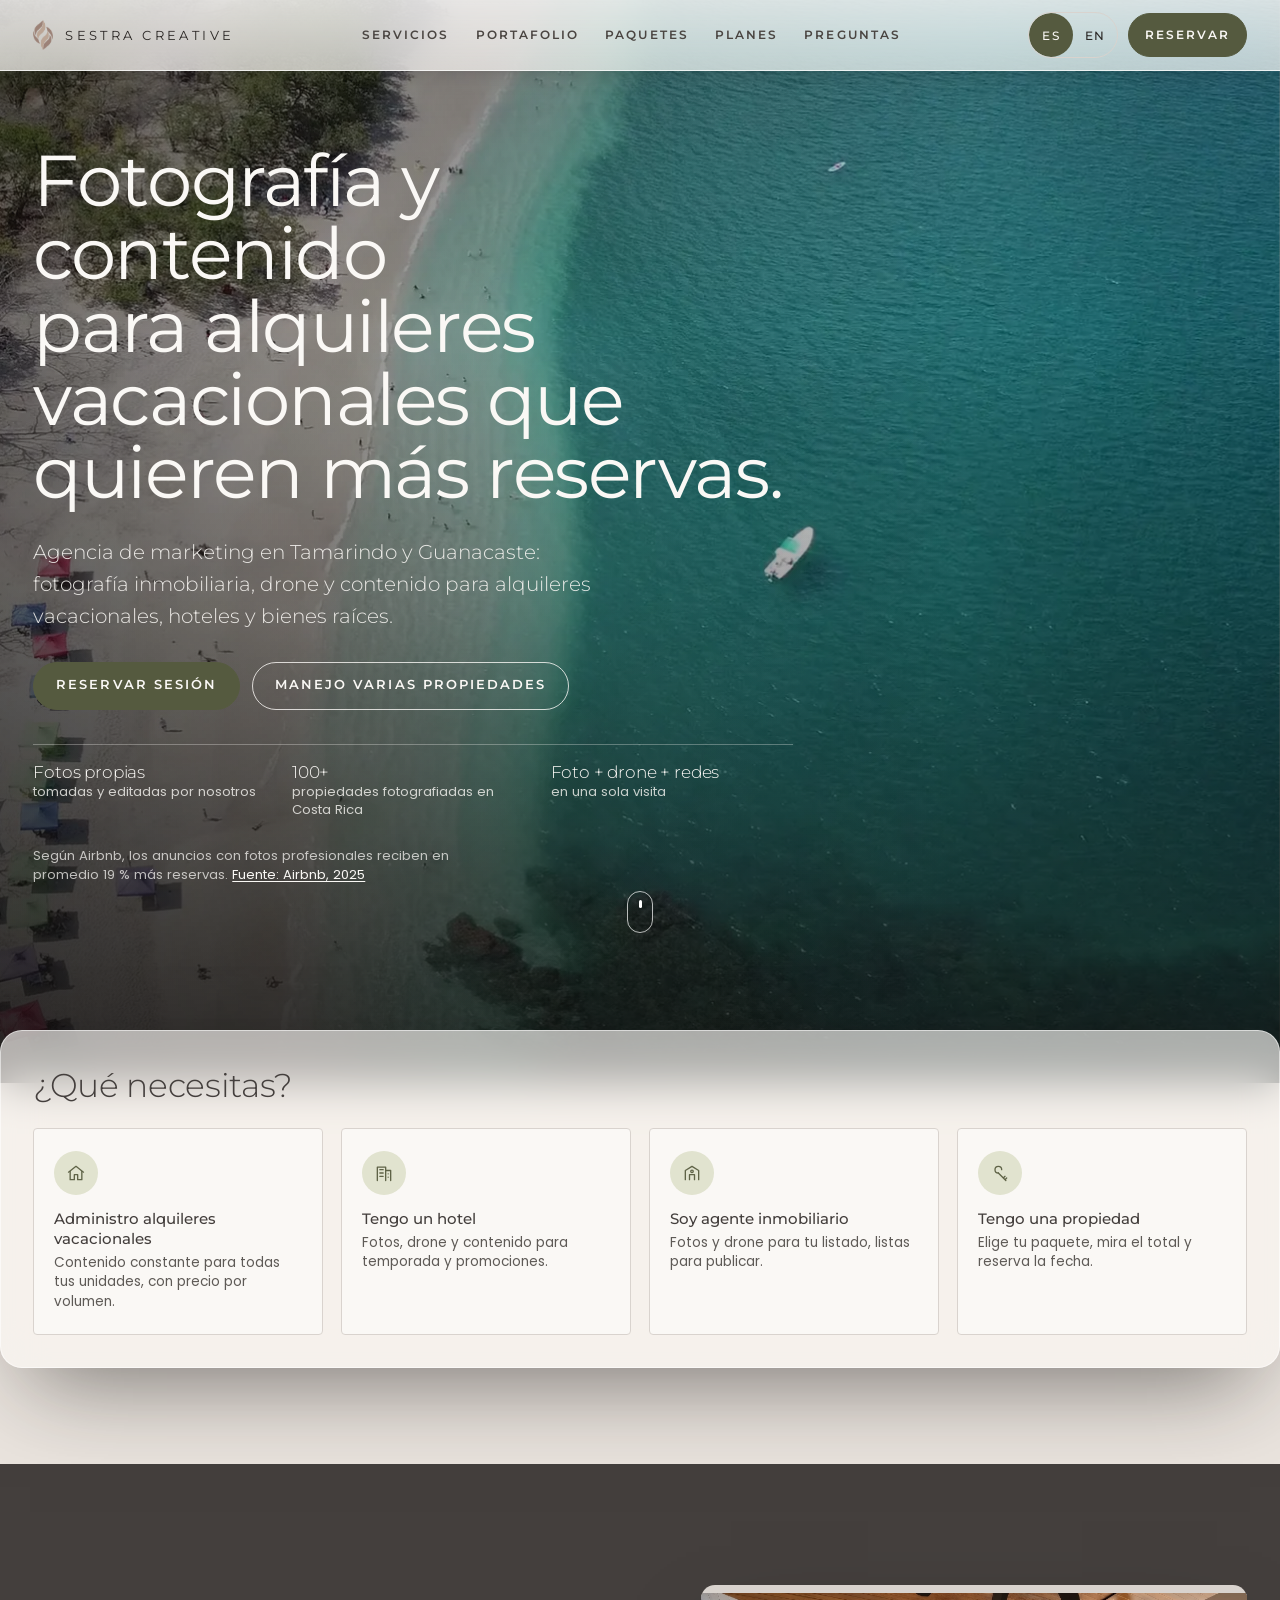
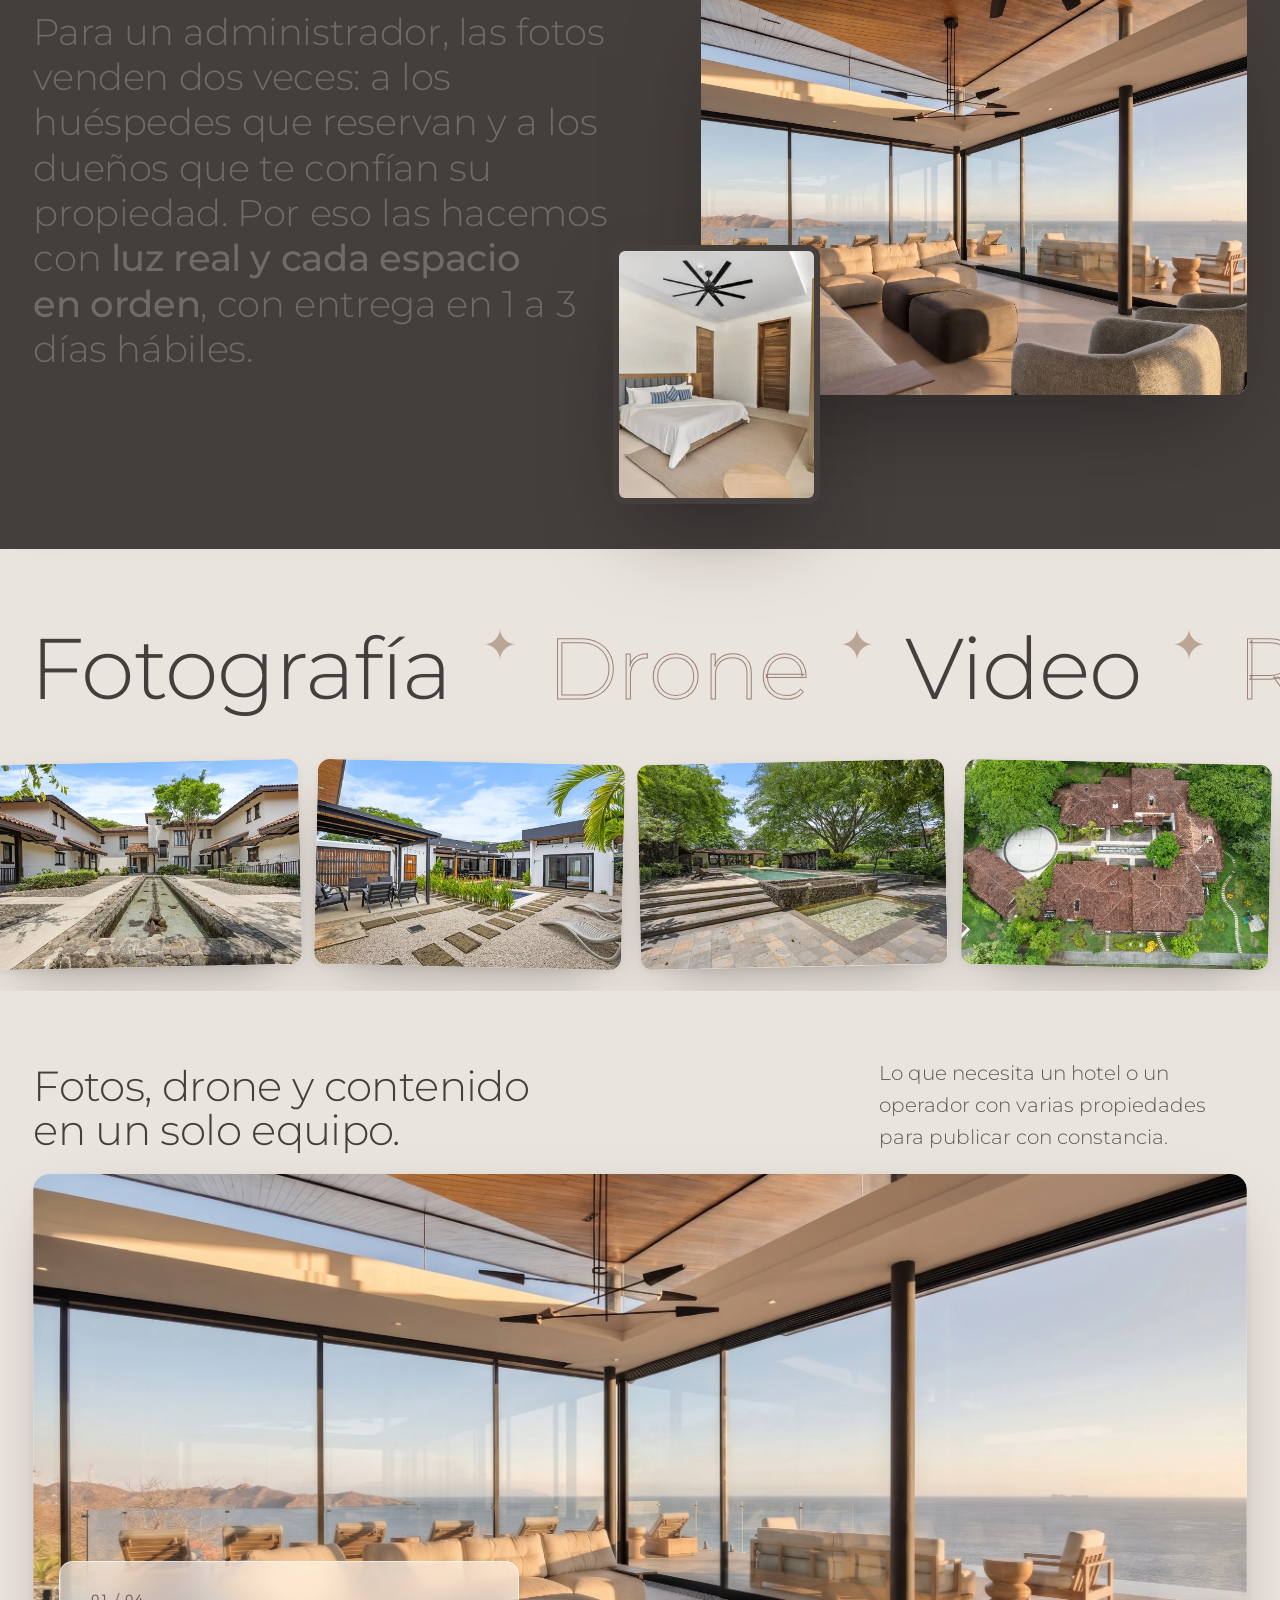
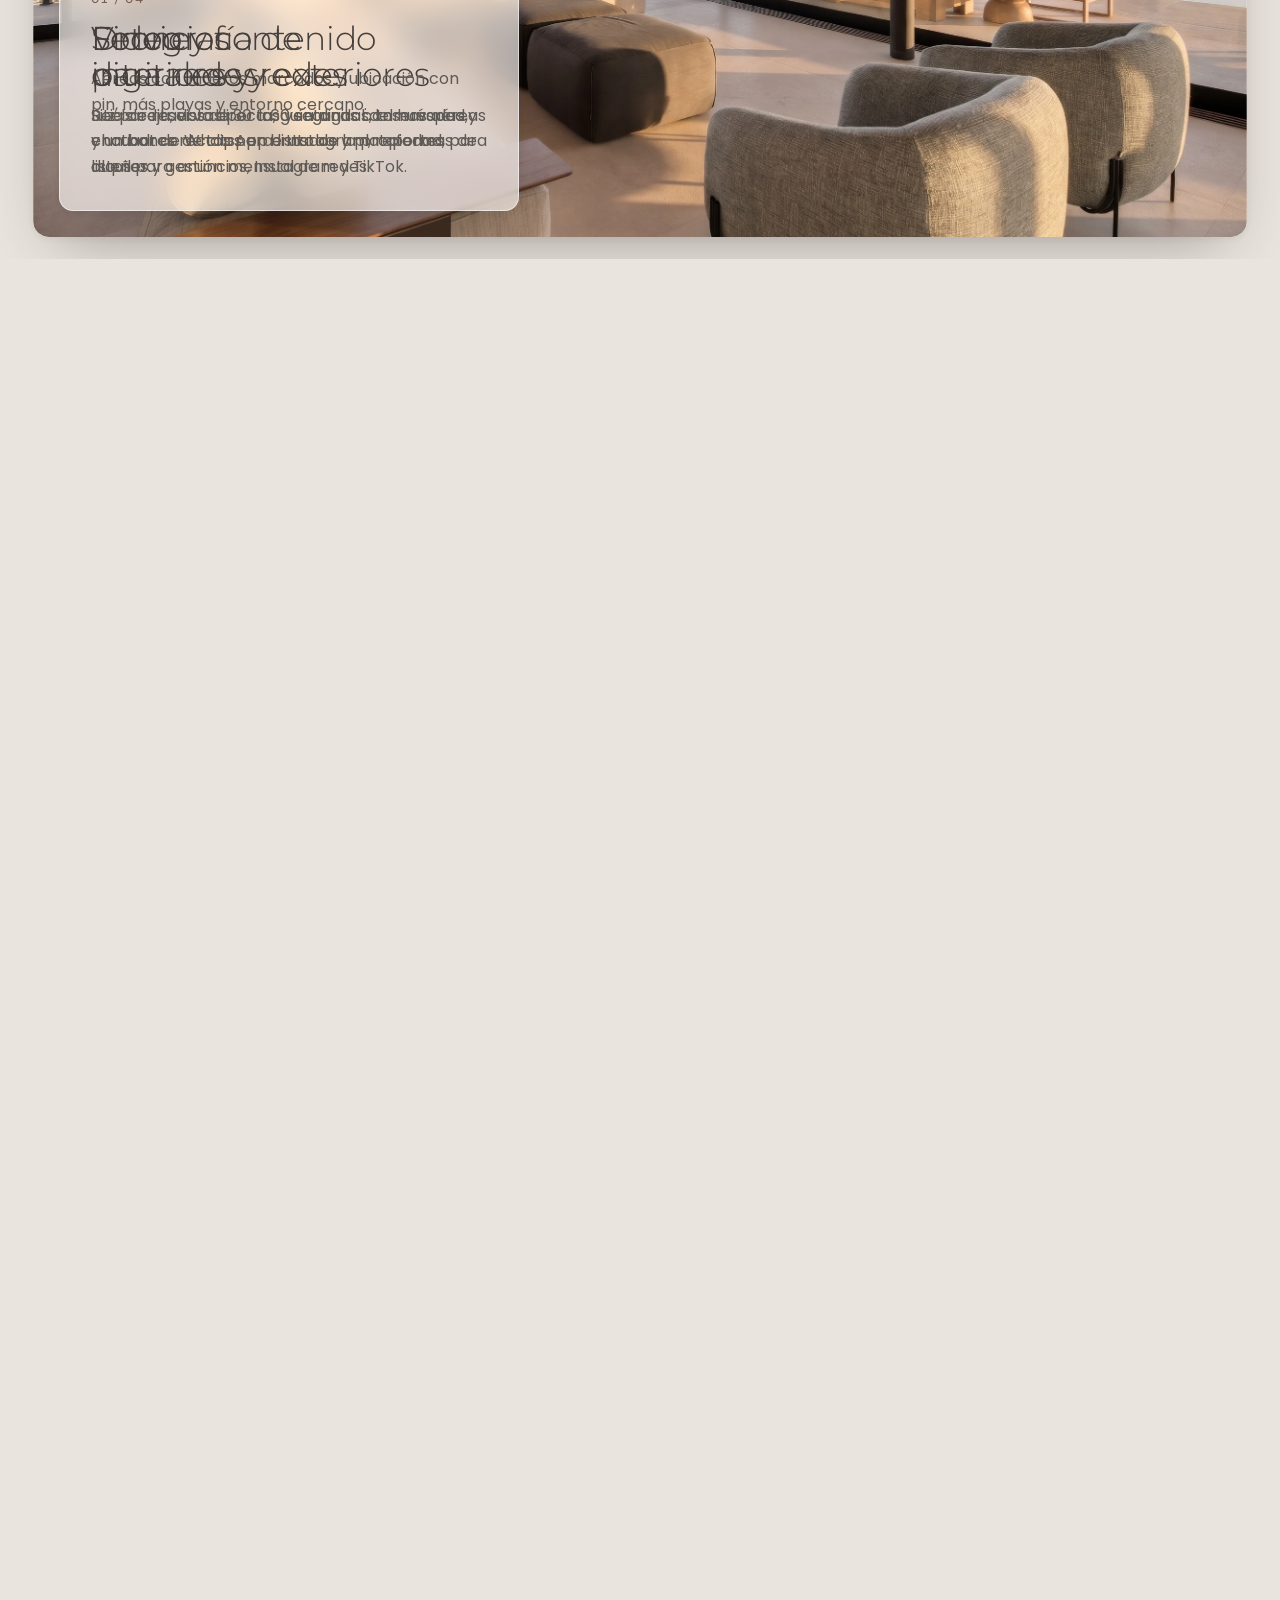
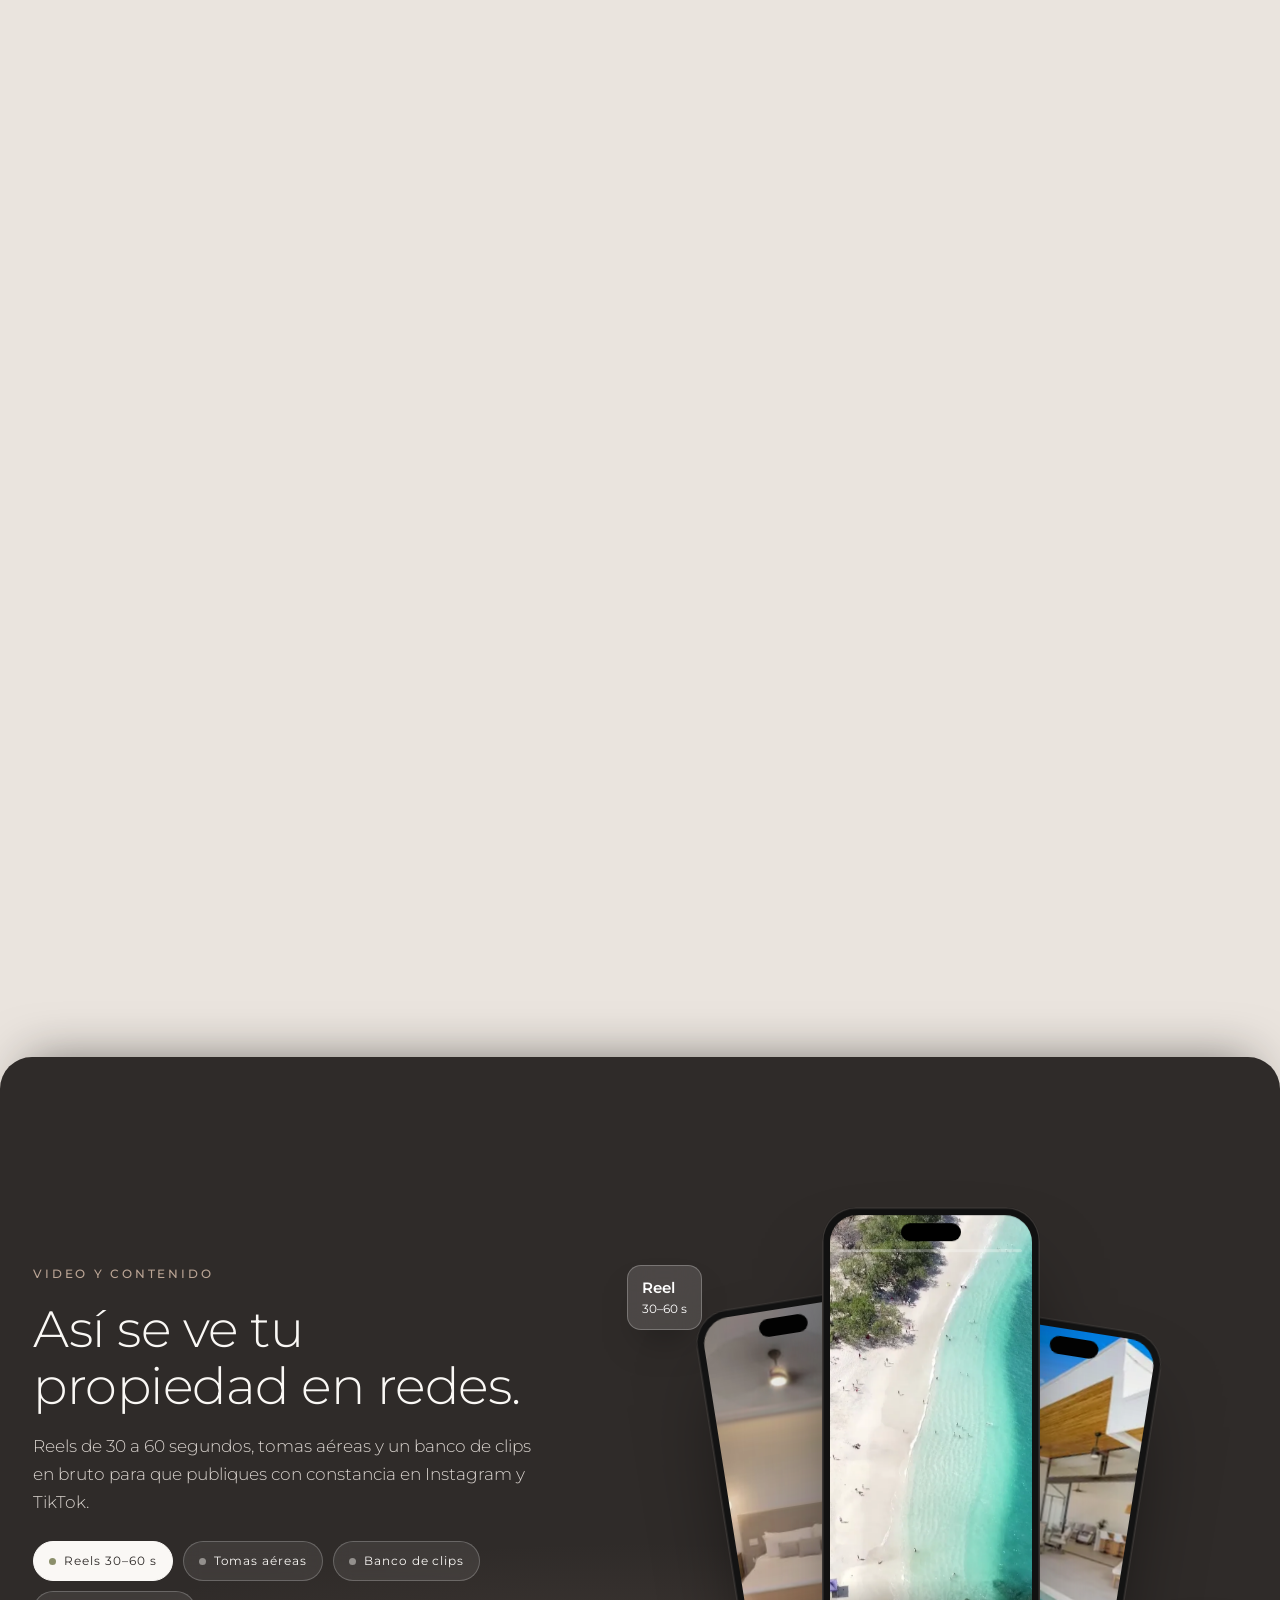
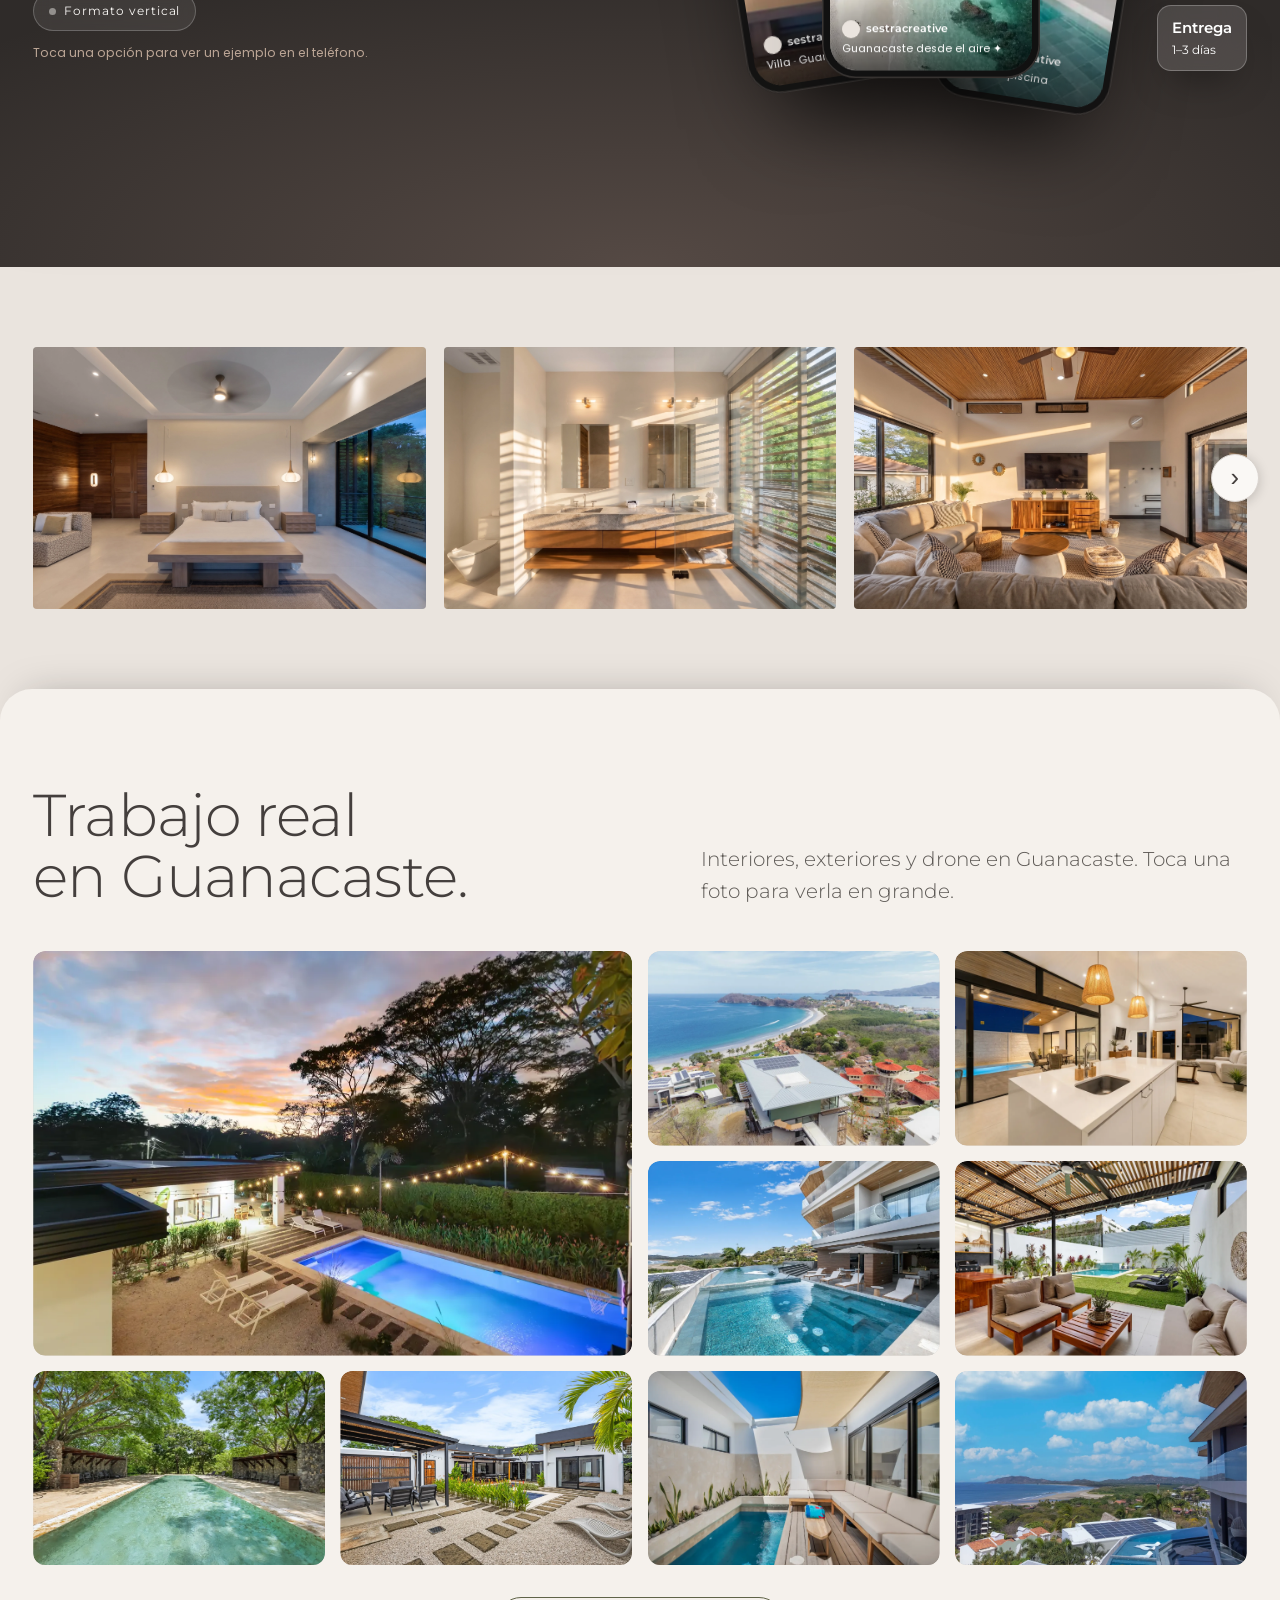
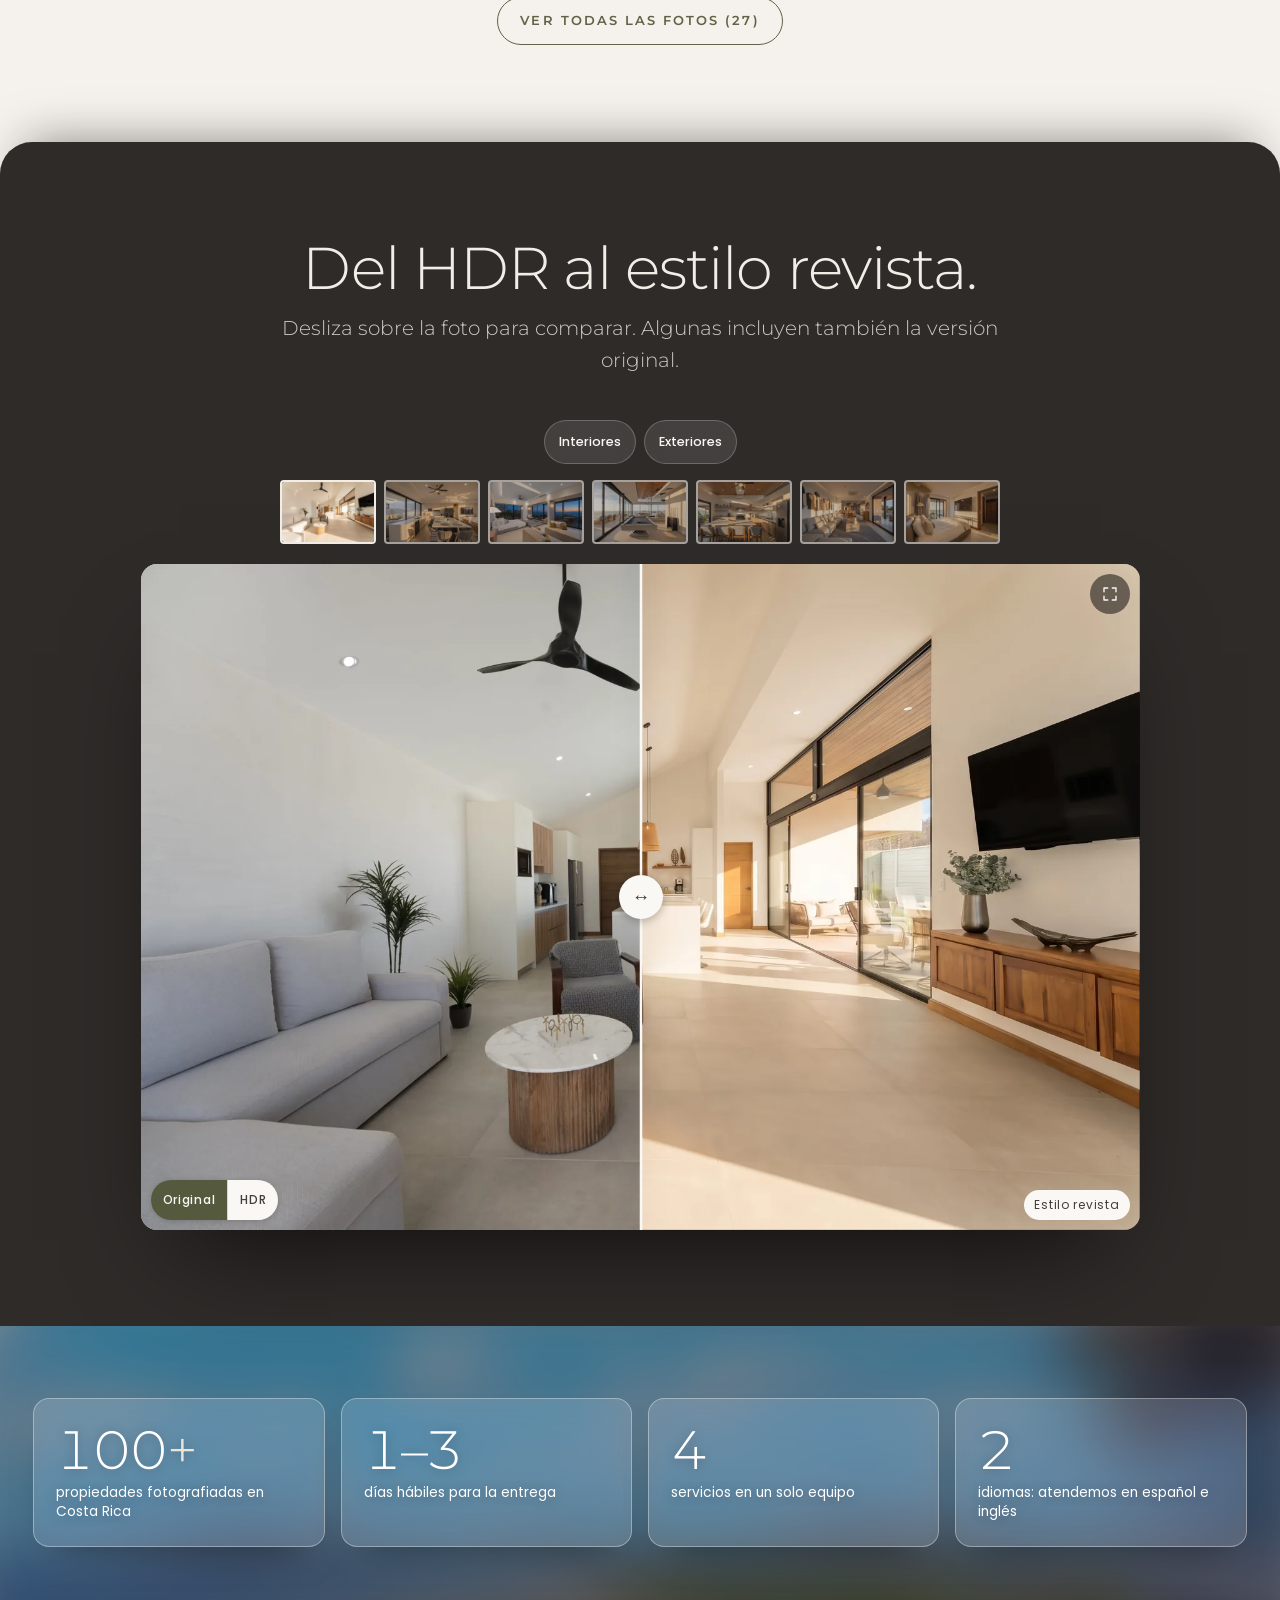
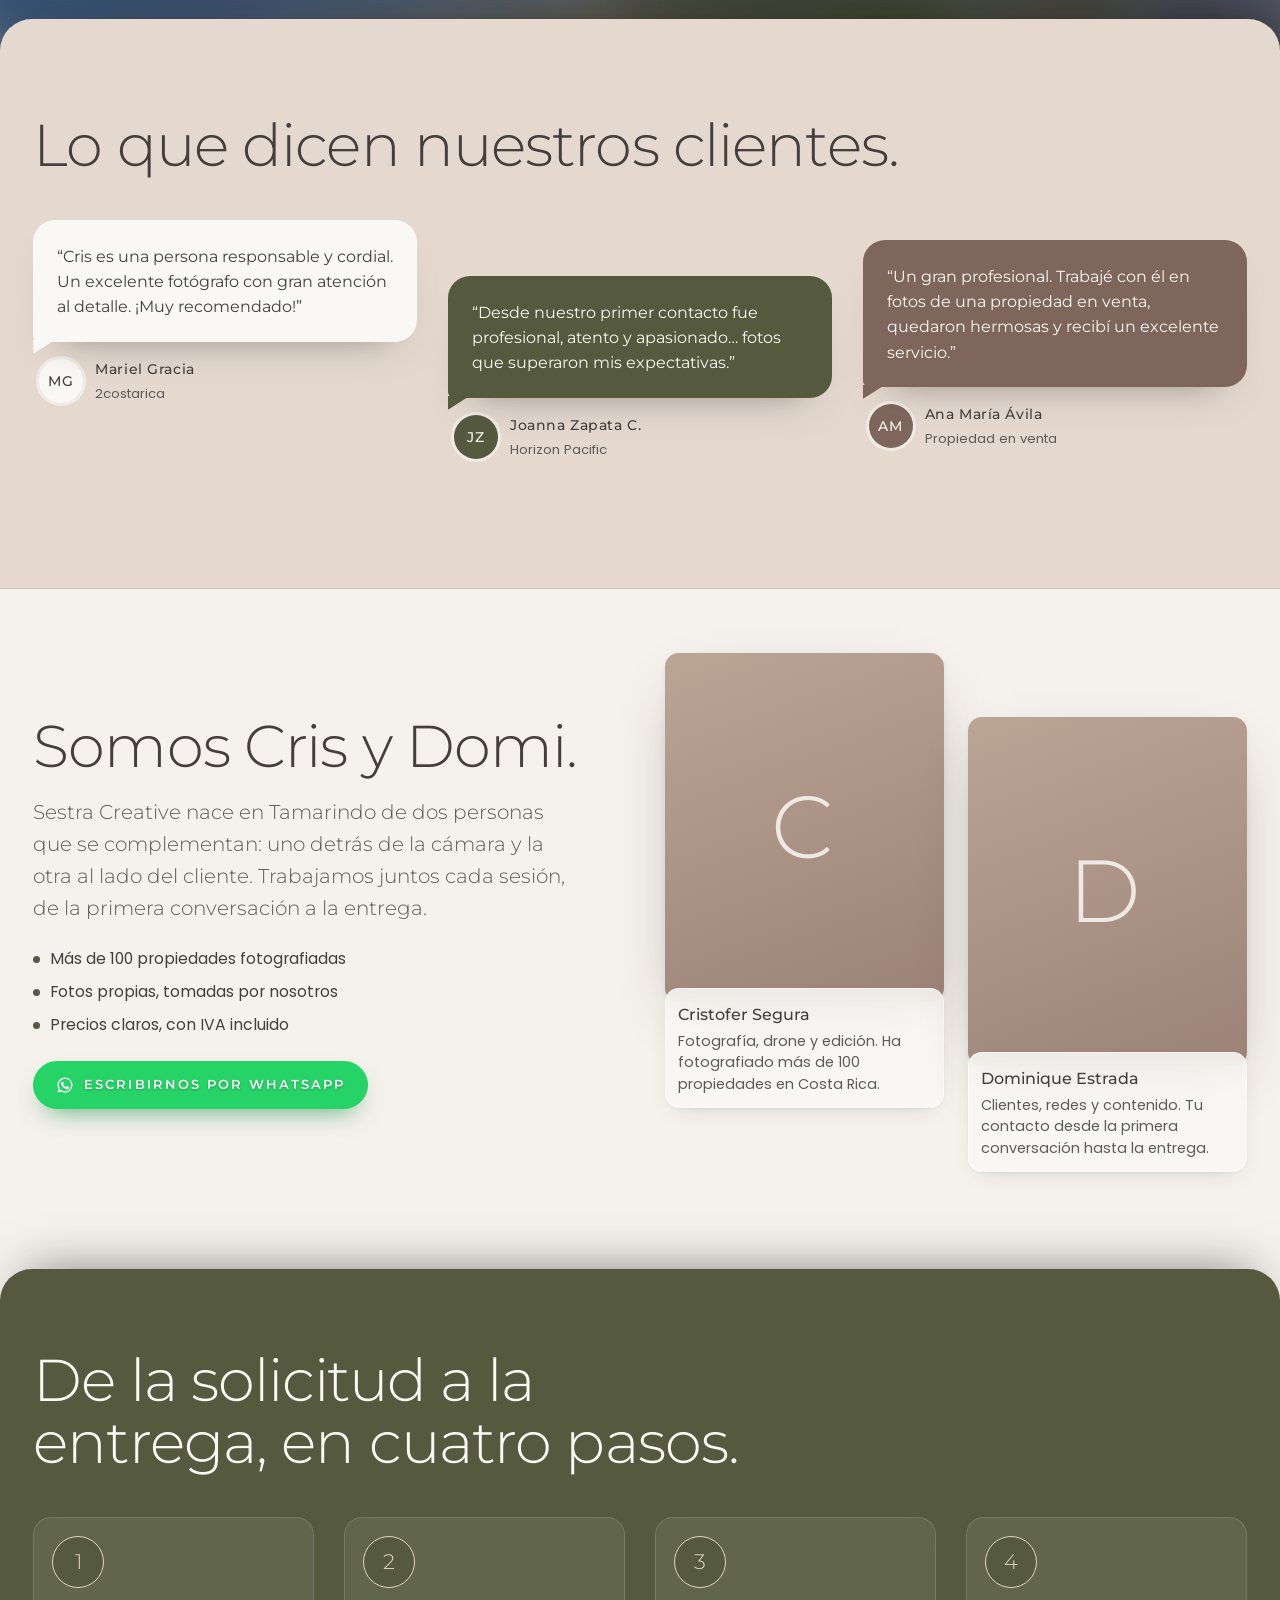
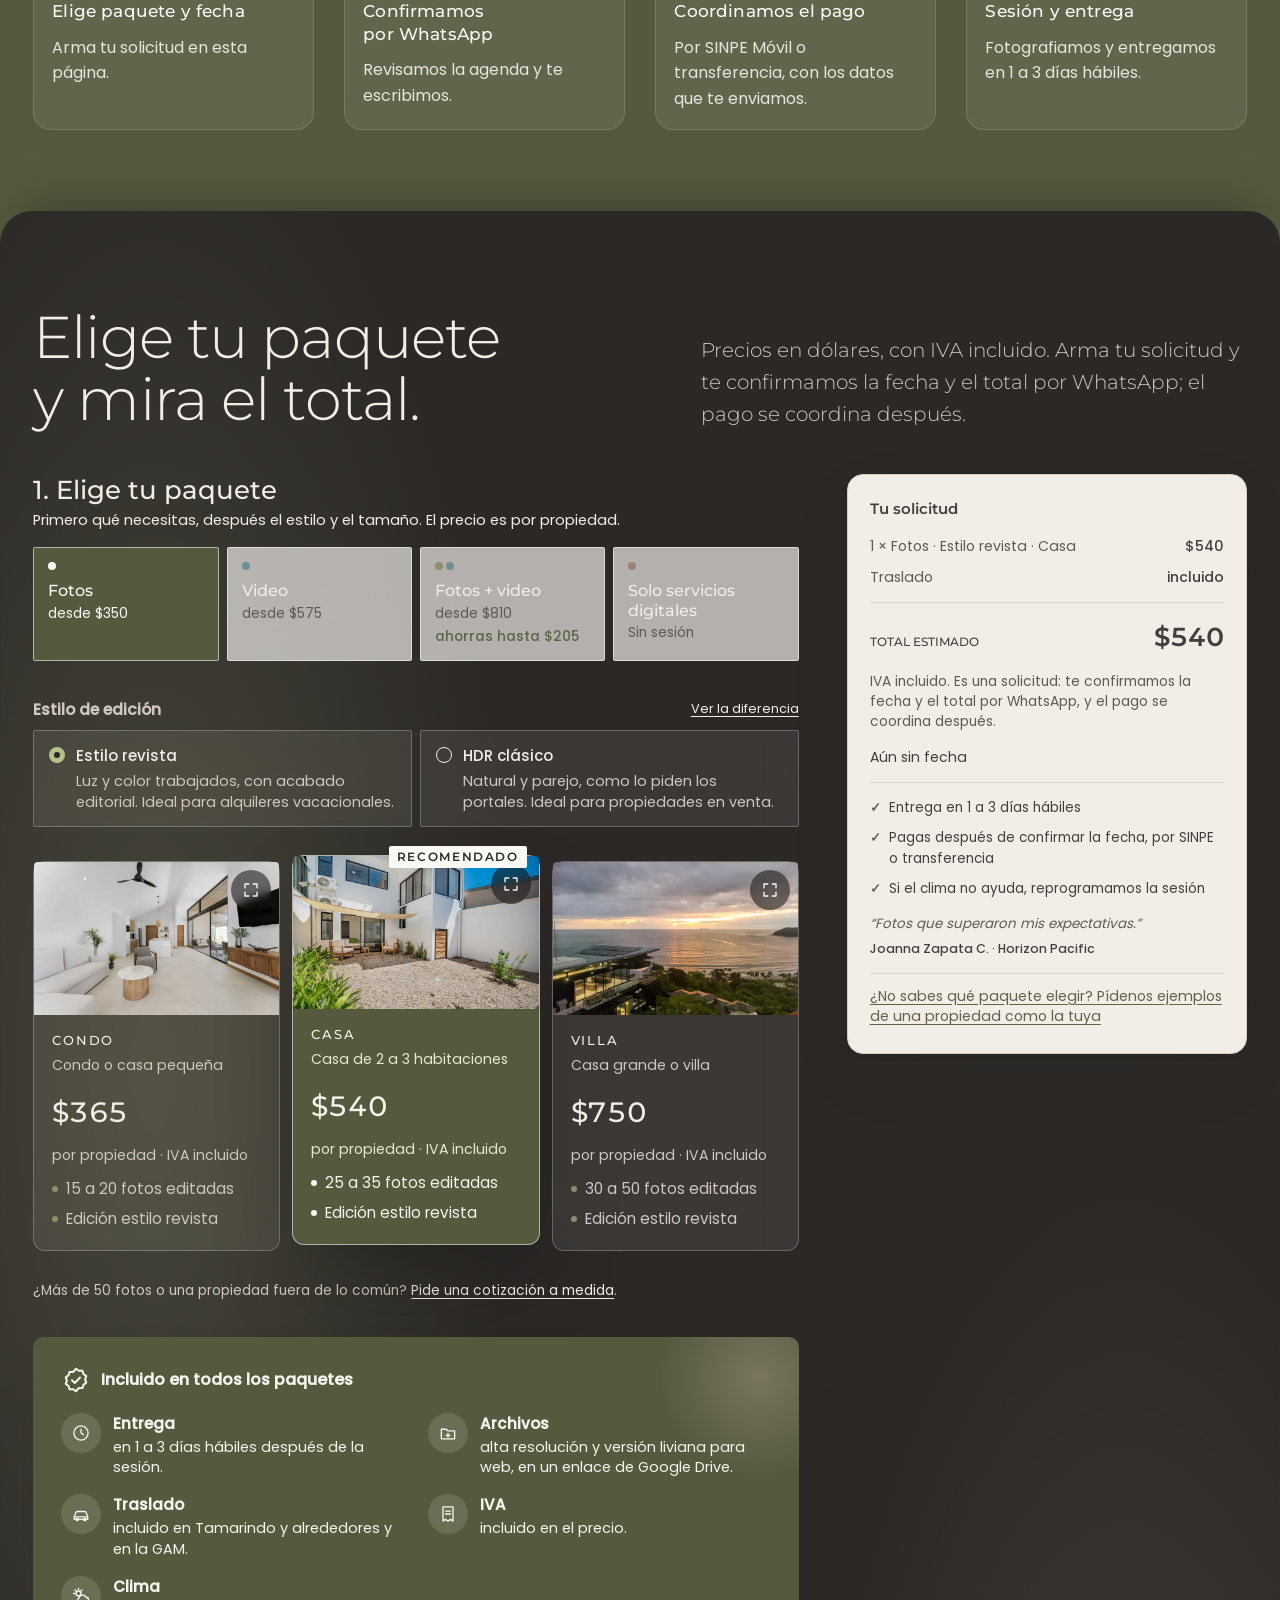
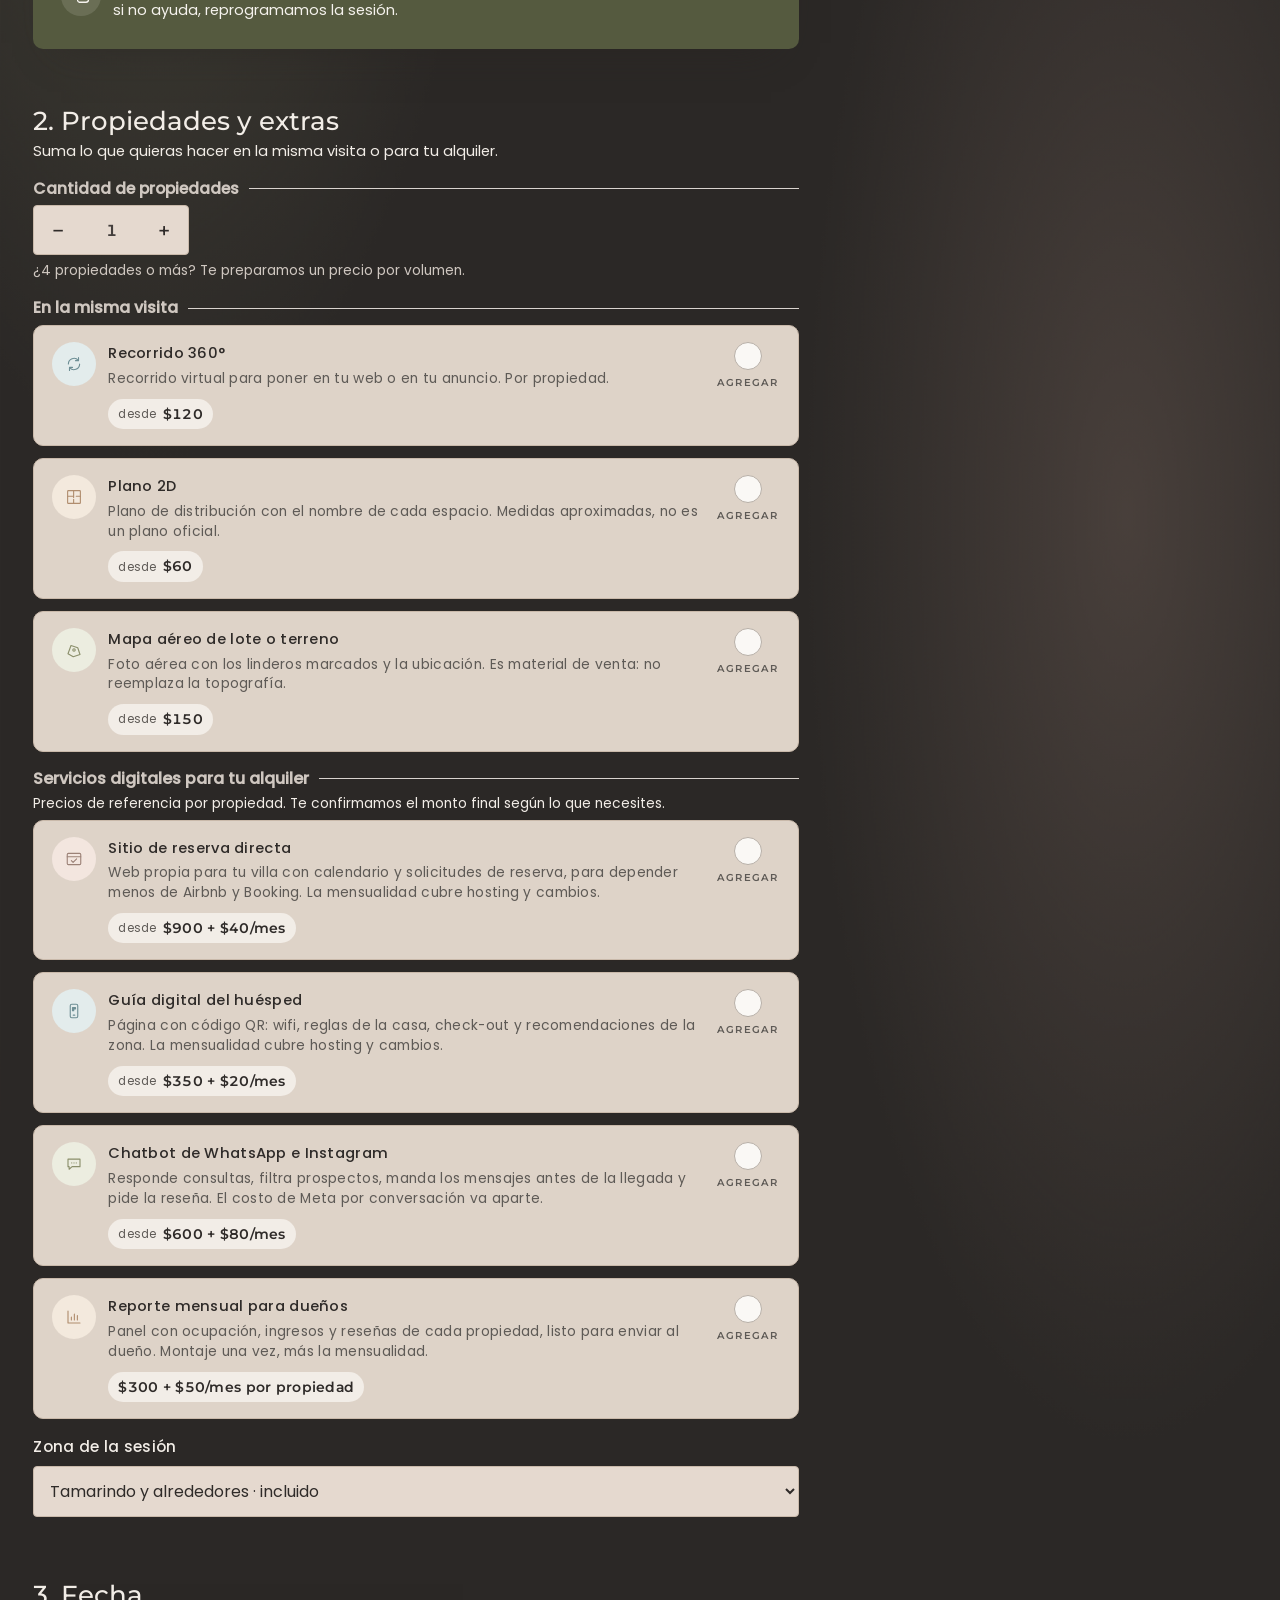
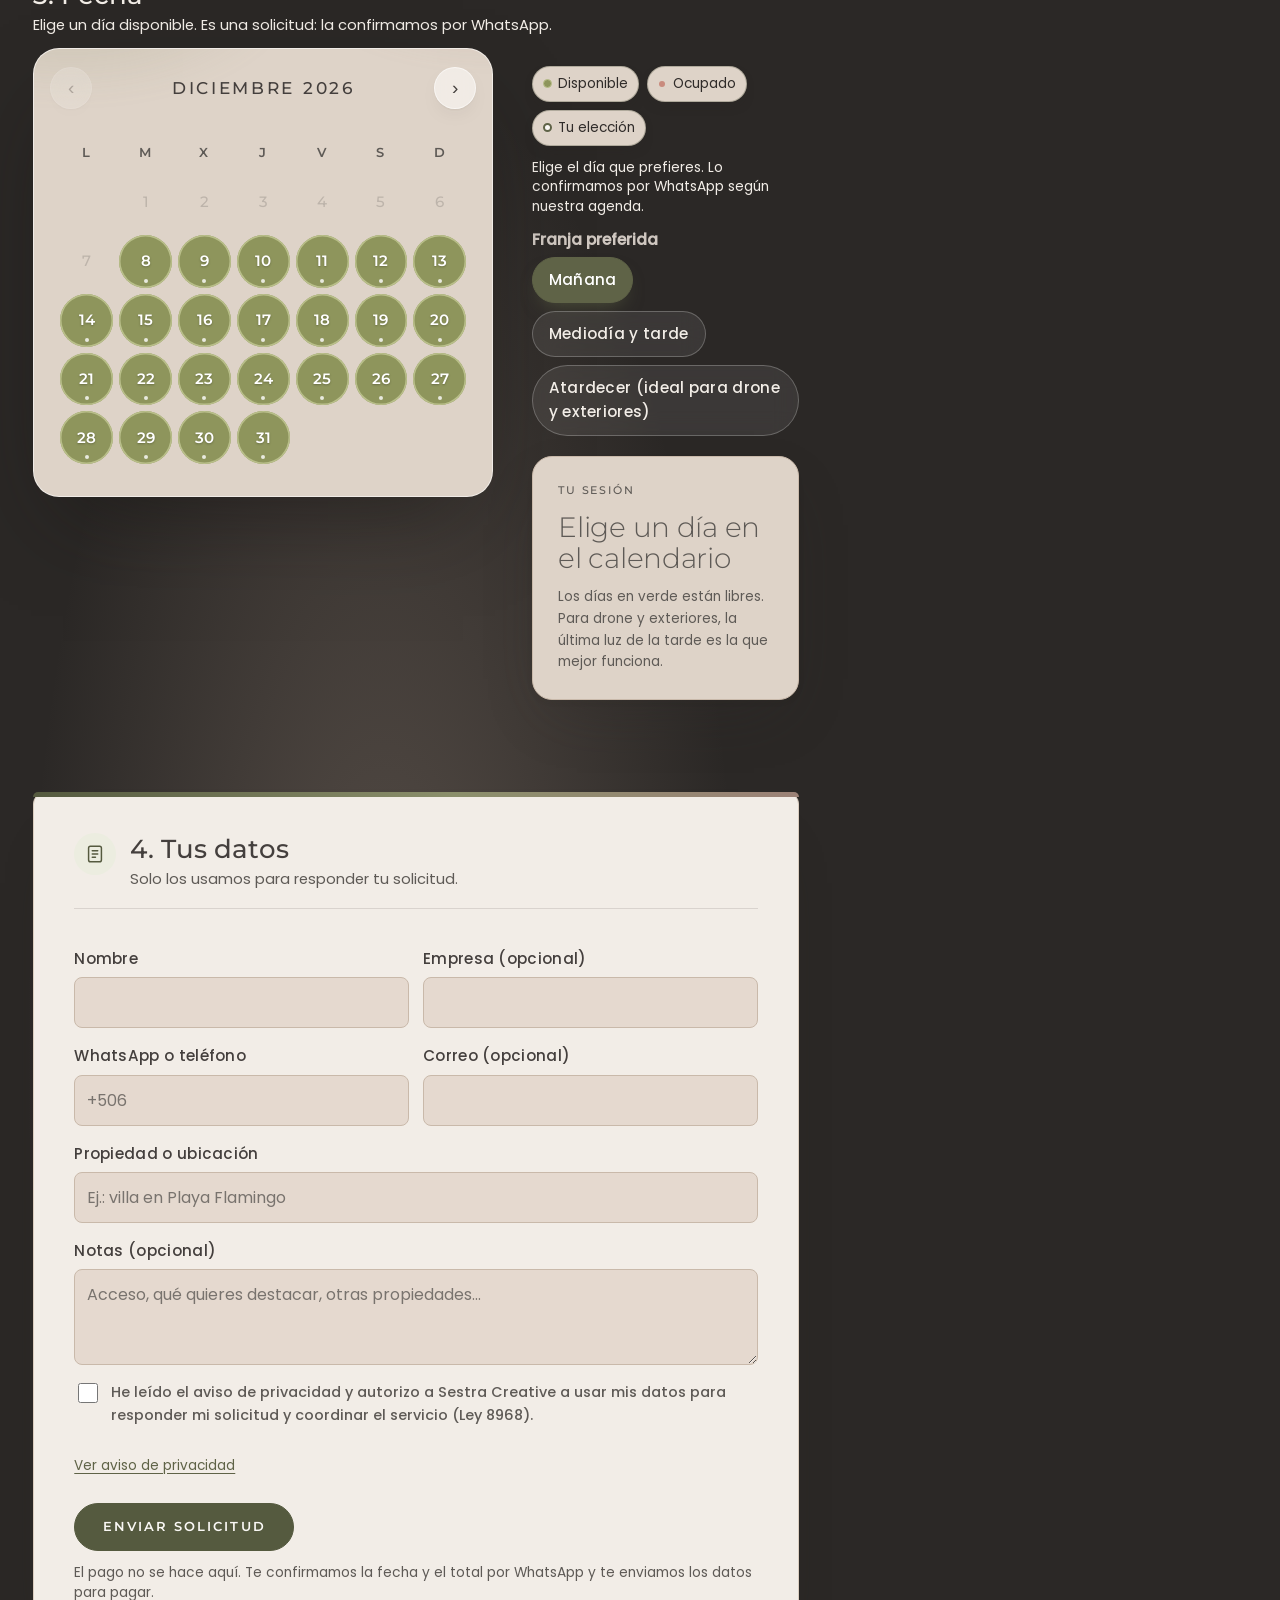
==== commit d75a2037: "Video de portada en celular a 60 cuadros por segundo (recorte vertical del 1080p60) Co-Authored-By: " ====
--- a/index.html
+++ b/index.html
@@ -490,8 +490,8 @@
 </style>
 <link rel="preload" as="image" href="assets/hero-dron2-poster.webp" media="(min-width: 861px)" fetchpriority="high">
 <link rel="preload" as="image" href="assets/hero-dron2-cel-poster.webp" media="(max-width: 860px)" fetchpriority="high">
-<link rel="stylesheet" href="css/site2.css?v=1126n">
-<link rel="stylesheet" href="css/depth.css?v=1126n">
+<link rel="stylesheet" href="css/site2.css?v=1126o">
+<link rel="stylesheet" href="css/depth.css?v=1126o">
 </head>
 <body>
 
@@ -773,9 +773,9 @@
   <span>WhatsApp</span>
 </a></aside>
 <div class="toast" id="toast" role="status" hidden></div>
-<script src="js/site2.js?v=1126n" defer></script>
-<script src="js/moments.js?v=1126n" defer></script>
-<script src="js/depth.js?v=1126n" defer></script>
+<script src="js/site2.js?v=1126o" defer></script>
+<script src="js/moments.js?v=1126o" defer></script>
+<script src="js/depth.js?v=1126o" defer></script>
 <dialog class="lb" id="lb"><button class="lb-x" id="lb-x" type="button">&times;</button><button class="lb-p" id="lb-p" type="button">&lsaquo;</button><img id="lb-img" alt=""><p id="lb-cap"></p><button class="lb-n" id="lb-n" type="button">&rsaquo;</button></dialog>
 <script>
 /* ============ CONFIGURACIÓN (lo único que hay que tocar para publicar) ============ */
@@ -791,7 +791,7 @@
   horizonDays: 120,           // hasta cuántos días adelante se puede reservar
   maxProps: 50,
   heroVideo: "assets/hero-dron2-1080p60.mp4",          // drone DJI_0502, 4.5-18.3 s, giro del drone suavizado (estabilización con trayectoria suavizada), 1920x1080 60 fps, bucle con fundido de 1 s
-  heroVideoMobile: "assets/hero-dron2-cel.mp4?v=2",       // recorte vertical 720x1280 30 fps
+  heroVideoMobile: "assets/hero-dron2-cel.mp4?v=3",       // recorte vertical 720x1280 30 fps
   heroPoster: "assets/hero-dron2-poster.webp",
   heroPosterMobile: "assets/hero-dron2-cel-poster.webp"
 };
